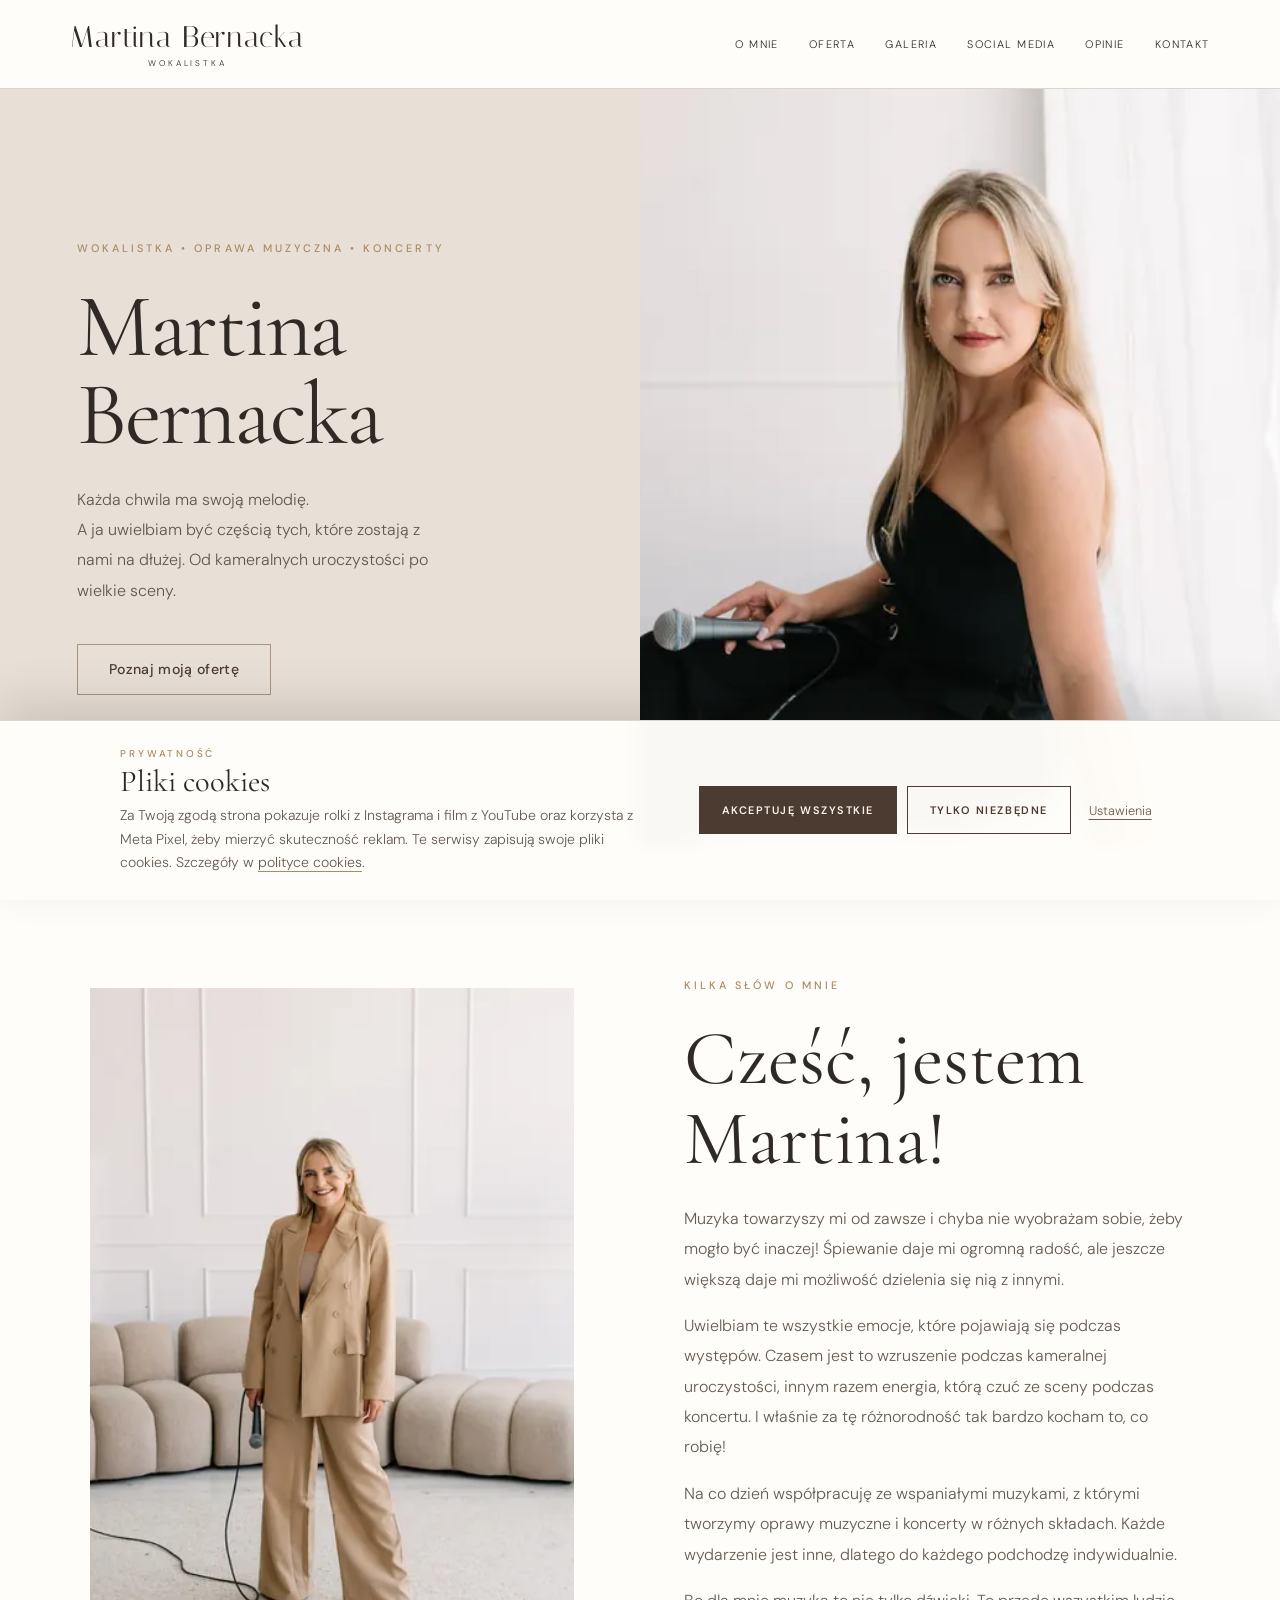
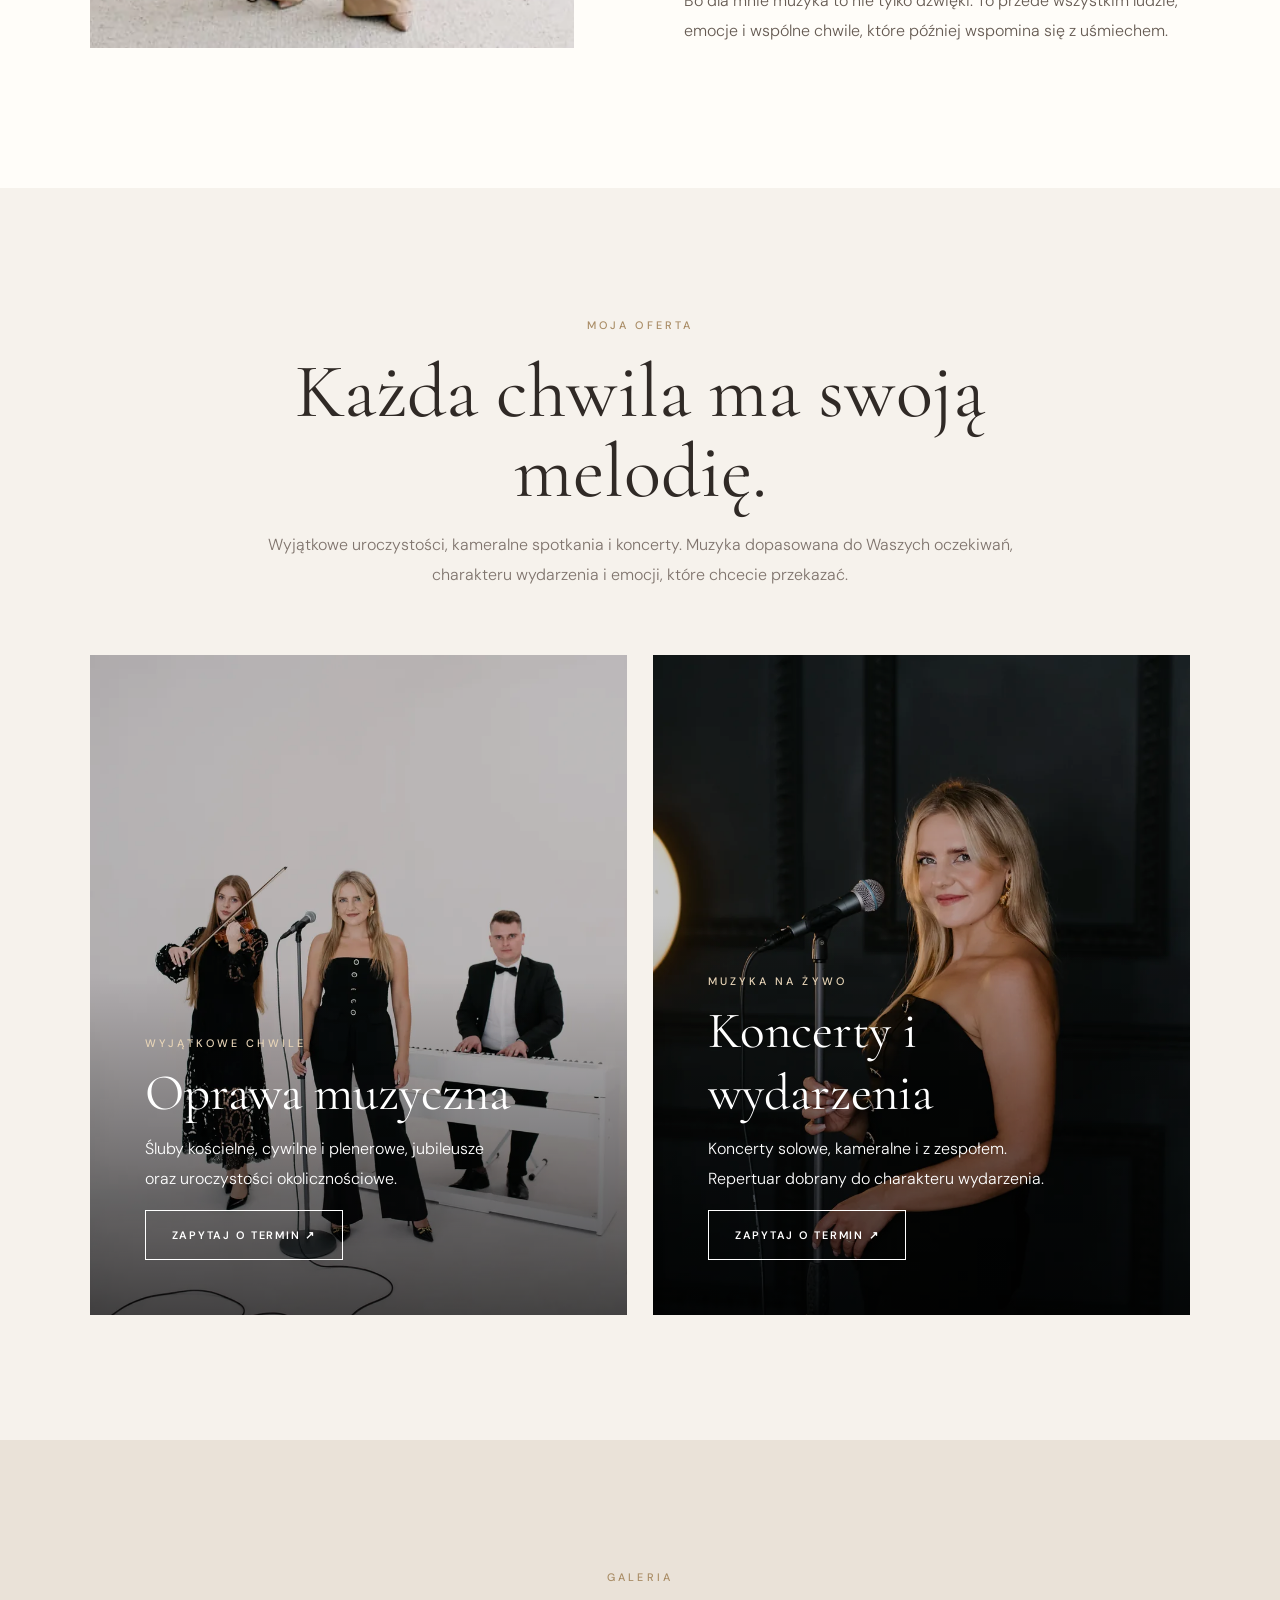
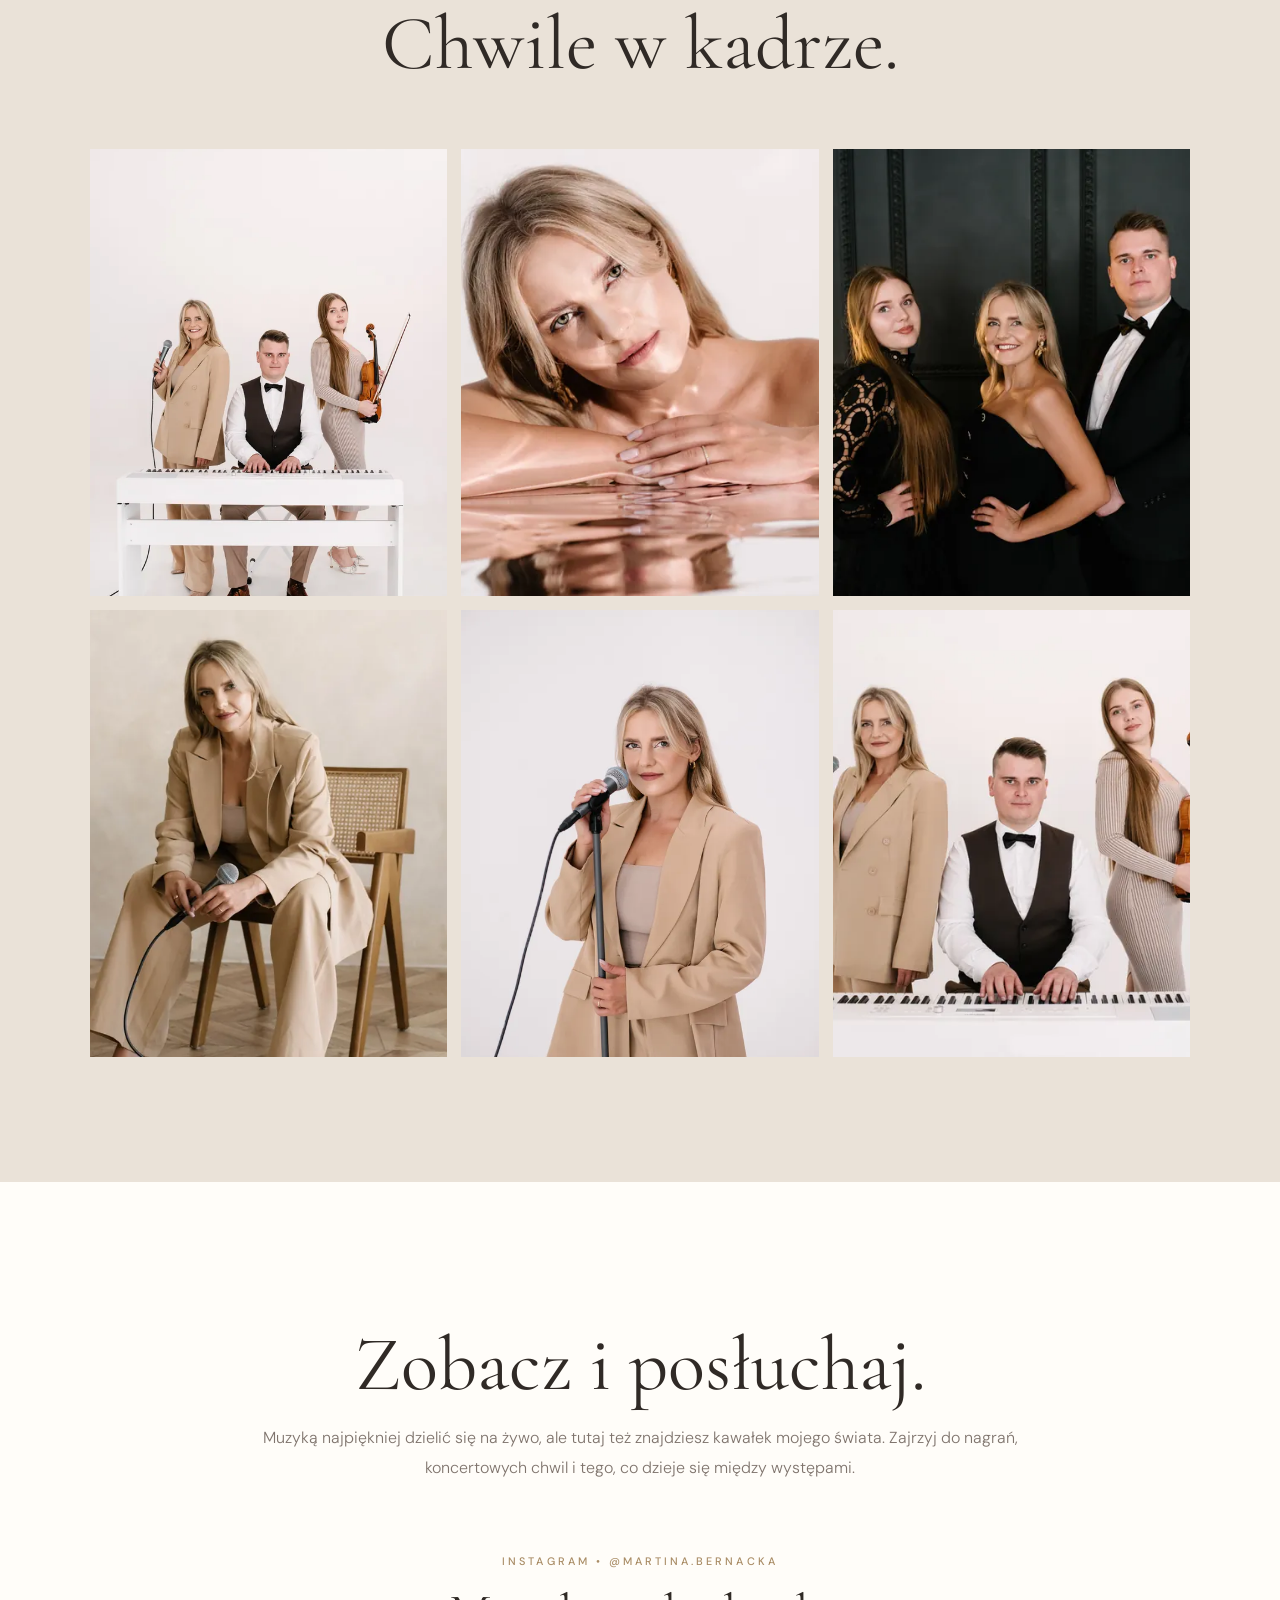
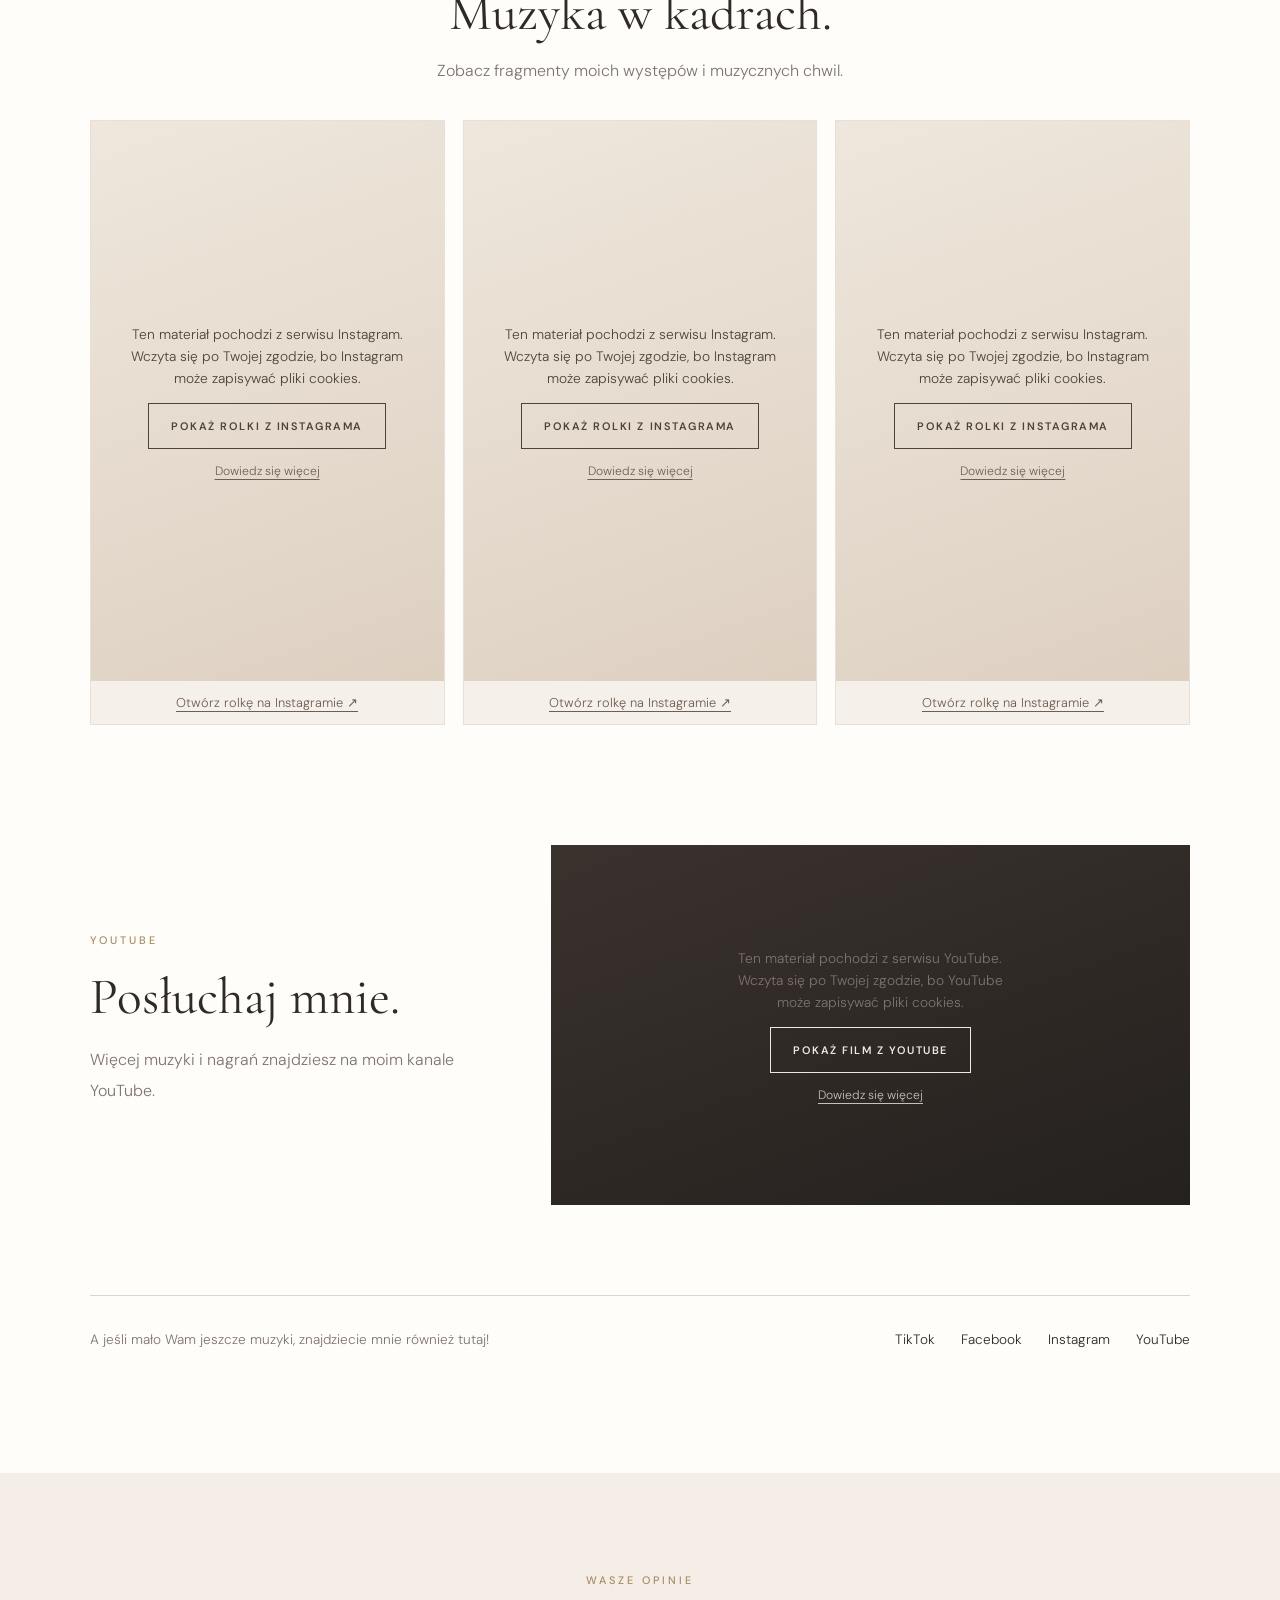
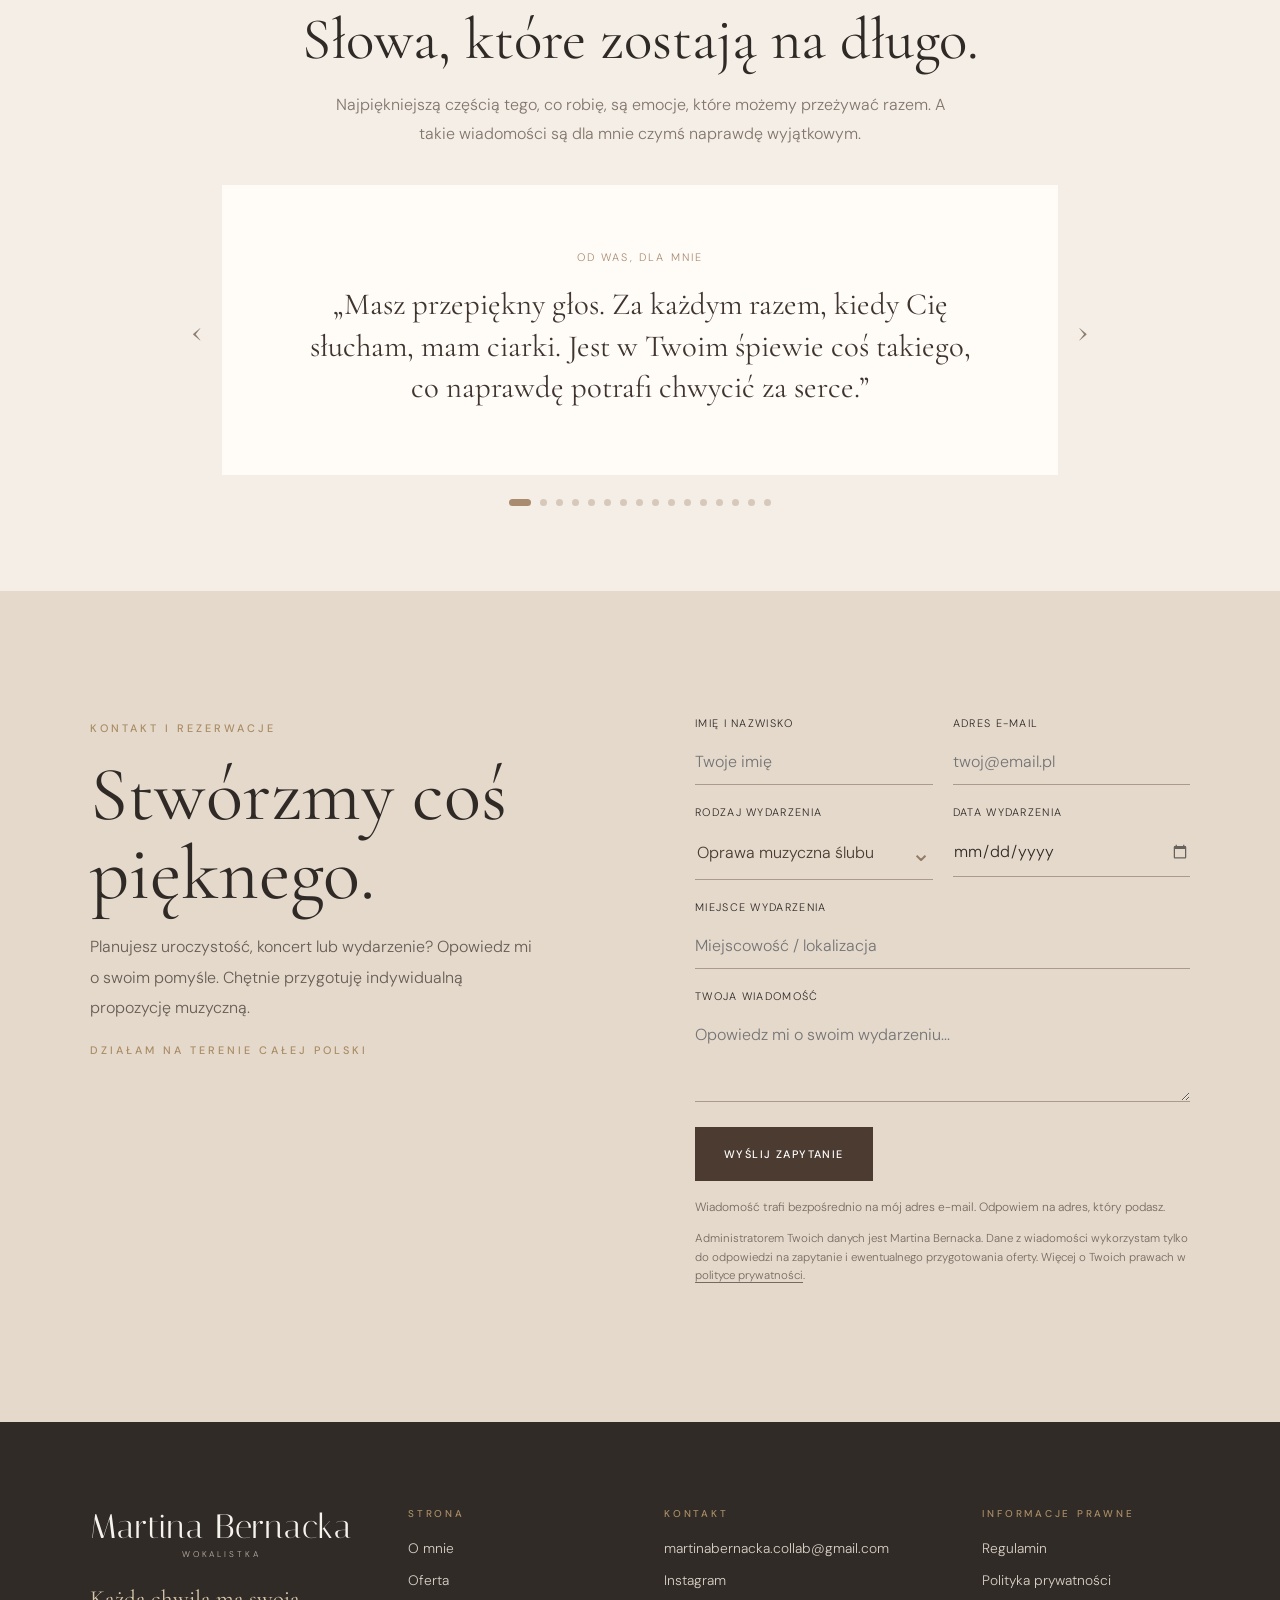
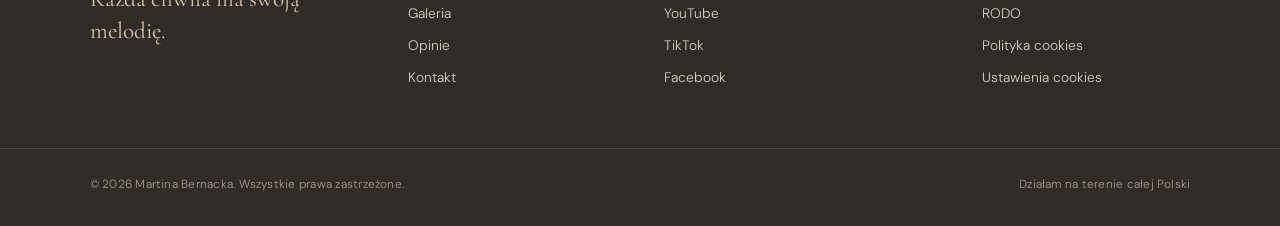
==== index.html @ 98d18822 "feat: Meta Pixel ze zdarzeniami za zgodą marketingową, podziękowanie po wysłaniu formularza, piksel " ====
<!DOCTYPE html>

<html lang="pl"><head><meta charset="utf-8"/><meta content="width=device-width, initial-scale=1" name="viewport"/><meta content="#fffdf9" name="theme-color"/><meta name="apple-mobile-web-app-title" content="M. Bernacka"/><meta content="Wokalistka Martina Bernacka z Opolszczyzny. Oprawa muzyczna ślubu w kościele, ślubów cywilnych i plenerowych, jubileuszy oraz koncerty. Cała Polska." name="description"/><meta name="keywords" content="oprawa muzyczna ślubu w kościele, oprawa muzyczna ślubu, oprawa muzyczna mszy ślubnej, śpiew na ślubie, wokalistka na ślub, ślub kościelny, ślub cywilny, ślub plenerowy, oprawa muzyczna jubileuszu, koncerty, oprawa muzyczna ślubu Opole, oprawa muzyczna ślubu opolskie, oprawa muzyczna ślubu Opolszczyzna, oprawa muzyczna ślubu dolnośląskie, oprawa muzyczna ślubu kujawsko-pomorskie, oprawa muzyczna ślubu lubelskie, oprawa muzyczna ślubu lubuskie, oprawa muzyczna ślubu łódzkie, oprawa muzyczna ślubu małopolskie, oprawa muzyczna ślubu mazowieckie, oprawa muzyczna ślubu podkarpackie, oprawa muzyczna ślubu podlaskie, oprawa muzyczna ślubu pomorskie, oprawa muzyczna ślubu śląskie, oprawa muzyczna ślubu świętokrzyskie, oprawa muzyczna ślubu warmińsko-mazurskie, oprawa muzyczna ślubu wielkopolskie, oprawa muzyczna ślubu zachodniopomorskie, Martina Bernacka, wokalistka"/><meta name="author" content="Martina Bernacka"/><meta name="robots" content="index, follow"/><title>Oprawa muzyczna ślubu w kościele | Martina Bernacka, wokalistka</title><link rel="canonical" href="https://martinabernacka.com/"/><meta property="og:type" content="website"/><meta property="og:site_name" content="Martina Bernacka"/><meta property="og:locale" content="pl_PL"/><meta property="og:url" content="https://martinabernacka.com/"/><meta property="og:title" content="Oprawa muzyczna ślubu w kościele | Martina Bernacka, wokalistka"/><meta property="og:description" content="Wokalistka Martina Bernacka z Opolszczyzny. Oprawa muzyczna ślubu w kościele, ślubów cywilnych i plenerowych, jubileuszy oraz koncerty. Cała Polska."/><meta property="og:image" content="https://martinabernacka.com/assets/img/og-image.jpg"/><meta property="og:image:width" content="1200"/><meta property="og:image:height" content="630"/><meta property="og:image:alt" content="Martina Bernacka z mikrofonem przy oknie"/><meta name="twitter:card" content="summary_large_image"/><meta name="twitter:title" content="Oprawa muzyczna ślubu w kościele | Martina Bernacka, wokalistka"/><meta name="twitter:description" content="Wokalistka Martina Bernacka z Opolszczyzny. Oprawa muzyczna ślubu w kościele, ślubów cywilnych i plenerowych, jubileuszy oraz koncerty. Cała Polska."/><meta name="twitter:image" content="https://martinabernacka.com/assets/img/og-image.jpg"/><script type="application/ld+json">{"@context": "https://schema.org", "@graph": [{"@type": "WebSite", "@id": "https://martinabernacka.com/#strona", "name": "Martina Bernacka", "url": "https://martinabernacka.com/", "inLanguage": "pl-PL"}, {"@type": "Person", "@id": "https://martinabernacka.com/#martina", "name": "Martina Bernacka", "jobTitle": "Wokalistka", "description": "Wokalistka. Oprawa muzyczna uroczystości, koncerty i wydarzenia. Oprawy muzyczne i koncerty w różnych składach, ze współpracującymi muzykami.", "url": "https://martinabernacka.com/", "image": "https://martinabernacka.com/assets/img/og-image.jpg", "email": "martinabernacka.collab@gmail.com", "areaServed": [{"@type": "Country", "name": "Polska"}, {"@type": "AdministrativeArea", "name": "województwo dolnośląskie"}, {"@type": "AdministrativeArea", "name": "województwo kujawsko-pomorskie"}, {"@type": "AdministrativeArea", "name": "województwo lubelskie"}, {"@type": "AdministrativeArea", "name": "województwo lubuskie"}, {"@type": "AdministrativeArea", "name": "województwo łódzkie"}, {"@type": "AdministrativeArea", "name": "województwo małopolskie"}, {"@type": "AdministrativeArea", "name": "województwo mazowieckie"}, {"@type": "AdministrativeArea", "name": "województwo opolskie"}, {"@type": "AdministrativeArea", "name": "województwo podkarpackie"}, {"@type": "AdministrativeArea", "name": "województwo podlaskie"}, {"@type": "AdministrativeArea", "name": "województwo pomorskie"}, {"@type": "AdministrativeArea", "name": "województwo śląskie"}, {"@type": "AdministrativeArea", "name": "województwo świętokrzyskie"}, {"@type": "AdministrativeArea", "name": "województwo warmińsko-mazurskie"}, {"@type": "AdministrativeArea", "name": "województwo wielkopolskie"}, {"@type": "AdministrativeArea", "name": "województwo zachodniopomorskie"}], "knowsAbout": ["oprawa muzyczna ślubu w kościele", "oprawa muzyczna ślubu cywilnego", "oprawa muzyczna ślubu plenerowego", "oprawa muzyczna jubileuszu", "koncerty"], "sameAs": ["https://www.instagram.com/martina.bernacka/", "https://www.youtube.com/channel/UC1nf4XpLBBJtvFT8xslhd0Q", "https://www.tiktok.com/@martina.bernacka", "https://www.facebook.com/martina.tiszbierek/"], "homeLocation": {"@type": "Place", "name": "Opolszczyzna", "address": {"@type": "PostalAddress", "addressRegion": "województwo opolskie", "addressCountry": "PL"}}}, {"@type": "Service", "@id": "https://martinabernacka.com/#oprawa-muzyczna", "name": "Oprawa muzyczna ślubu w kościele i uroczystości", "serviceType": "Oprawa muzyczna", "description": "Śluby kościelne, cywilne i plenerowe, jubileusze oraz uroczystości okolicznościowe. Muzyka dopasowana do oczekiwań, charakteru wydarzenia i emocji.", "provider": {"@id": "https://martinabernacka.com/#martina"}, "areaServed": [{"@type": "Country", "name": "Polska"}, {"@type": "AdministrativeArea", "name": "województwo dolnośląskie"}, {"@type": "AdministrativeArea", "name": "województwo kujawsko-pomorskie"}, {"@type": "AdministrativeArea", "name": "województwo lubelskie"}, {"@type": "AdministrativeArea", "name": "województwo lubuskie"}, {"@type": "AdministrativeArea", "name": "województwo łódzkie"}, {"@type": "AdministrativeArea", "name": "województwo małopolskie"}, {"@type": "AdministrativeArea", "name": "województwo mazowieckie"}, {"@type": "AdministrativeArea", "name": "województwo opolskie"}, {"@type": "AdministrativeArea", "name": "województwo podkarpackie"}, {"@type": "AdministrativeArea", "name": "województwo podlaskie"}, {"@type": "AdministrativeArea", "name": "województwo pomorskie"}, {"@type": "AdministrativeArea", "name": "województwo śląskie"}, {"@type": "AdministrativeArea", "name": "województwo świętokrzyskie"}, {"@type": "AdministrativeArea", "name": "województwo warmińsko-mazurskie"}, {"@type": "AdministrativeArea", "name": "województwo wielkopolskie"}, {"@type": "AdministrativeArea", "name": "województwo zachodniopomorskie"}], "inLanguage": "pl-PL"}, {"@type": "Service", "@id": "https://martinabernacka.com/#koncerty", "name": "Koncerty i wydarzenia", "serviceType": "Koncerty", "description": "Koncerty solowe, kameralne i z zespołem. Repertuar dobrany do charakteru wydarzenia.", "provider": {"@id": "https://martinabernacka.com/#martina"}, "areaServed": [{"@type": "Country", "name": "Polska"}, {"@type": "AdministrativeArea", "name": "województwo dolnośląskie"}, {"@type": "AdministrativeArea", "name": "województwo kujawsko-pomorskie"}, {"@type": "AdministrativeArea", "name": "województwo lubelskie"}, {"@type": "AdministrativeArea", "name": "województwo lubuskie"}, {"@type": "AdministrativeArea", "name": "województwo łódzkie"}, {"@type": "AdministrativeArea", "name": "województwo małopolskie"}, {"@type": "AdministrativeArea", "name": "województwo mazowieckie"}, {"@type": "AdministrativeArea", "name": "województwo opolskie"}, {"@type": "AdministrativeArea", "name": "województwo podkarpackie"}, {"@type": "AdministrativeArea", "name": "województwo podlaskie"}, {"@type": "AdministrativeArea", "name": "województwo pomorskie"}, {"@type": "AdministrativeArea", "name": "województwo śląskie"}, {"@type": "AdministrativeArea", "name": "województwo świętokrzyskie"}, {"@type": "AdministrativeArea", "name": "województwo warmińsko-mazurskie"}, {"@type": "AdministrativeArea", "name": "województwo wielkopolskie"}, {"@type": "AdministrativeArea", "name": "województwo zachodniopomorskie"}], "inLanguage": "pl-PL"}]}</script><link rel="icon" href="favicon.svg" type="image/svg+xml"/><link rel="icon" href="assets/icons/favicon-32.png" type="image/png" sizes="32x32"/><link rel="apple-touch-icon" href="assets/icons/apple-touch-icon.png"/><link rel="manifest" href="site.webmanifest"/><link href="assets/css/fonts.css" rel="stylesheet"/><link href="assets/css/style.css" rel="stylesheet"/><link href="assets/css/consent.css" rel="stylesheet"/></head><body><header><a class="brand" href="#start">Martina Bernacka<small>WOKALISTKA</small></a><button aria-expanded="false" aria-label="Otwórz menu" class="menu">☰</button><nav id="nav"><a href="#o-mnie">O mnie</a><a href="#oferta">Oferta</a><a href="#galeria">Galeria</a><a href="#koncerty">Social media</a><a href="#opinie">Opinie</a><a href="#kontakt">Kontakt</a></nav></header><main><section class="hero" id="start"><div class="hero-copy"><span class="eyebrow">Wokalistka • oprawa muzyczna • koncerty</span><h1>Martina<br/>Bernacka</h1><p>Każda chwila ma swoją melodię.<br/>A ja uwielbiam być częścią tych, które zostają z nami na dłużej. Od kameralnych uroczystości po wielkie sceny.</p><div><a class="hero-editorial-link" href="#oferta">Poznaj moją ofertę</a></div></div><div class="hero-image"><img alt="Martina Bernacka, wokalistka, z mikrofonem przy oknie" src="assets/img/hero-portret-1200.webp" srcset="assets/img/hero-portret-800.webp 800w, assets/img/hero-portret-1200.webp 1200w, assets/img/hero-portret-1600.webp 1600w, assets/img/hero-portret-2000.webp 2000w" sizes="(max-width:900px) 100vw, 50vw" width="1200" height="801" fetchpriority="high"/></div></section><section class="section about" id="o-mnie"><img alt="Martina Bernacka w beżowym garniturze w jasnym wnętrzu" src="assets/img/o-mnie-1200.webp" srcset="assets/img/o-mnie-800.webp 800w, assets/img/o-mnie-1200.webp 1200w, assets/img/o-mnie-1600.webp 1600w, assets/img/o-mnie-2000.webp 2000w" sizes="(max-width:900px) 100vw, 44vw" width="1200" height="801" loading="lazy"/><div class="copy"><span class="eyebrow">Kilka słów o mnie</span><h2>Cześć, jestem Martina!</h2><p>Muzyka towarzyszy mi od zawsze i chyba nie wyobrażam sobie, żeby mogło być inaczej! Śpiewanie daje mi ogromną radość, ale jeszcze większą daje mi możliwość dzielenia się nią z innymi.</p><p>Uwielbiam te wszystkie emocje, które pojawiają się podczas występów. Czasem jest to wzruszenie podczas kameralnej uroczystości, innym razem energia, którą czuć ze sceny podczas koncertu. I właśnie za tę różnorodność tak bardzo kocham to, co robię!</p><p>Na co dzień współpracuję ze wspaniałymi muzykami, z którymi tworzymy oprawy muzyczne i koncerty w różnych składach. Każde wydarzenie jest inne, dlatego do każdego podchodzę indywidualnie.</p><p>Bo dla mnie muzyka to nie tylko dźwięki. To przede wszystkim ludzie, emocje i wspólne chwile, które później wspomina się z uśmiechem.</p></div></section><section class="section offers" id="oferta"><div class="section-head"><span class="eyebrow">Moja oferta</span><h2>Każda chwila ma swoją melodię.</h2><p>Wyjątkowe uroczystości, kameralne spotkania i koncerty. Muzyka dopasowana do Waszych oczekiwań, charakteru wydarzenia i emocji, które chcecie przekazać.</p></div><div class="offer-grid"><a class="offer" href="#kontakt"><img alt="Oprawa muzyczna ślubu: wokal, skrzypce i pianino" src="assets/img/oferta-oprawa-900.webp" srcset="assets/img/oferta-oprawa-600.webp 600w, assets/img/oferta-oprawa-900.webp 900w, assets/img/oferta-oprawa-1200.webp 1200w" sizes="(max-width:900px) 100vw, 50vw" width="900" height="1348" loading="lazy"/><div class="overlay"><span class="eyebrow">Wyjątkowe chwile</span><h3>Oprawa muzyczna</h3><p>Śluby kościelne, cywilne i plenerowe, jubileusze oraz uroczystości okolicznościowe.</p><span class="btn light">Zapytaj o termin ↗</span></div></a><a class="offer" href="#kontakt"><img alt="Martina Bernacka z mikrofonem na ciemnym tle" src="assets/img/oferta-koncerty-900.webp" srcset="assets/img/oferta-koncerty-600.webp 600w, assets/img/oferta-koncerty-900.webp 900w, assets/img/oferta-koncerty-1200.webp 1200w" sizes="(max-width:900px) 100vw, 50vw" width="900" height="1348" loading="lazy"/><div class="overlay"><span class="eyebrow">Muzyka na żywo</span><h3>Koncerty i wydarzenia</h3><p>Koncerty solowe, kameralne i z zespołem. Repertuar dobrany do charakteru wydarzenia.</p><span class="btn light">Zapytaj o termin ↗</span></div></a></div></section><section class="section gallery" id="galeria"><div class="section-head"><span class="eyebrow">Galeria</span><h2>Chwile w kadrze.</h2></div><div class="gallery-grid"><img data-full="assets/img/galeria-trio-pianino-1200.webp" alt="Trio do oprawy muzycznej ślubu przy białym pianinie" src="assets/img/galeria-trio-pianino-900.webp" srcset="assets/img/galeria-trio-pianino-600.webp 600w, assets/img/galeria-trio-pianino-900.webp 900w, assets/img/galeria-trio-pianino-1200.webp 1200w" sizes="(max-width:900px) 50vw, 33vw" width="900" height="1348" loading="lazy"/><img data-full="assets/img/galeria-portret-2000.webp" alt="Portret Martiny Bernackiej z odbiciem" src="assets/img/galeria-portret-1200.webp" srcset="assets/img/galeria-portret-800.webp 800w, assets/img/galeria-portret-1200.webp 1200w, assets/img/galeria-portret-1600.webp 1600w, assets/img/galeria-portret-2000.webp 2000w" sizes="(max-width:900px) 50vw, 33vw" width="1200" height="801" loading="lazy"/><img data-full="assets/img/galeria-trio-czern-2000.webp" alt="Martina Bernacka z muzykami w czarnych stylizacjach" src="assets/img/galeria-trio-czern-1200.webp" srcset="assets/img/galeria-trio-czern-800.webp 800w, assets/img/galeria-trio-czern-1200.webp 1200w, assets/img/galeria-trio-czern-1600.webp 1600w, assets/img/galeria-trio-czern-2000.webp 2000w" sizes="(max-width:900px) 50vw, 33vw" width="1200" height="801" loading="lazy"/><img data-full="assets/img/galeria-fotel-2000.webp" alt="Martina Bernacka na fotelu z mikrofonem" src="assets/img/galeria-fotel-1200.webp" srcset="assets/img/galeria-fotel-800.webp 800w, assets/img/galeria-fotel-1200.webp 1200w, assets/img/galeria-fotel-1600.webp 1600w, assets/img/galeria-fotel-2000.webp 2000w" sizes="(max-width:900px) 50vw, 33vw" width="1200" height="900" loading="lazy"/><img data-full="assets/img/galeria-mikrofon-1200.webp" alt="Martina Bernacka śpiewa przy mikrofonie" src="assets/img/galeria-mikrofon-900.webp" srcset="assets/img/galeria-mikrofon-600.webp 600w, assets/img/galeria-mikrofon-900.webp 900w, assets/img/galeria-mikrofon-1200.webp 1200w" sizes="(max-width:900px) 50vw, 33vw" width="900" height="1348" loading="lazy"/><img data-full="assets/img/galeria-trio-jasne-2000.webp" alt="Wokal, pianino i skrzypce, skład do oprawy muzycznej" src="assets/img/galeria-trio-jasne-1200.webp" srcset="assets/img/galeria-trio-jasne-800.webp 800w, assets/img/galeria-trio-jasne-1200.webp 1200w, assets/img/galeria-trio-jasne-1600.webp 1600w, assets/img/galeria-trio-jasne-2000.webp 2000w" sizes="(max-width:900px) 50vw, 33vw" width="1200" height="801" loading="lazy"/></div></section><section class="section social-showcase" id="koncerty"><div class="section-head"><h2>Zobacz i posłuchaj.</h2><p>Muzyką najpiękniej dzielić się na żywo, ale tutaj też znajdziesz kawałek mojego świata. Zajrzyj do nagrań, koncertowych chwil i tego, co dzieje się między występami.</p></div><div class="reels-intro"><span class="eyebrow">Instagram • @martina.bernacka</span><h3>Muzyka w kadrach.</h3><p>Zobacz fragmenty moich występów i muzycznych chwil.</p></div><div class="reels-grid"><div class="reel-card"><div class="embed-wrap"><div class="embed-placeholder"><p>Ten materiał pochodzi z serwisu Instagram. Wczyta się po Twojej zgodzie, bo Instagram może zapisywać pliki cookies.</p><button type="button" class="embed-btn" data-consent-accept="instagram">Pokaż rolki z Instagrama</button><a href="polityka-cookies.html">Dowiedz się więcej</a></div><iframe allow="encrypted-media; picture-in-picture" loading="lazy" referrerpolicy="no-referrer-when-downgrade" class="consent-embed" data-service="instagram" data-src="https://www.instagram.com/p/Ddg7_JmMKBk/embed/captioned/" title="Instagram Reel Martina Bernacka 1"></iframe></div><a href="https://www.instagram.com/reel/Ddg7_JmMKBk/" rel="noopener noreferrer" target="_blank">Otwórz rolkę na Instagramie ↗</a></div><div class="reel-card"><div class="embed-wrap"><div class="embed-placeholder"><p>Ten materiał pochodzi z serwisu Instagram. Wczyta się po Twojej zgodzie, bo Instagram może zapisywać pliki cookies.</p><button type="button" class="embed-btn" data-consent-accept="instagram">Pokaż rolki z Instagrama</button><a href="polityka-cookies.html">Dowiedz się więcej</a></div><iframe allow="encrypted-media; picture-in-picture" loading="lazy" referrerpolicy="no-referrer-when-downgrade" class="consent-embed" data-service="instagram" data-src="https://www.instagram.com/p/DbN5p8qsJNh/embed/captioned/" title="Instagram Reel Martina Bernacka 2"></iframe></div><a href="https://www.instagram.com/reel/DbN5p8qsJNh/" rel="noopener noreferrer" target="_blank">Otwórz rolkę na Instagramie ↗</a></div><div class="reel-card"><div class="embed-wrap"><div class="embed-placeholder"><p>Ten materiał pochodzi z serwisu Instagram. Wczyta się po Twojej zgodzie, bo Instagram może zapisywać pliki cookies.</p><button type="button" class="embed-btn" data-consent-accept="instagram">Pokaż rolki z Instagrama</button><a href="polityka-cookies.html">Dowiedz się więcej</a></div><iframe allow="encrypted-media; picture-in-picture" loading="lazy" referrerpolicy="no-referrer-when-downgrade" class="consent-embed" data-service="instagram" data-src="https://www.instagram.com/p/DZE8kjXM84i/embed/captioned/" title="Instagram Reel Martina Bernacka 3"></iframe></div><a href="https://www.instagram.com/reel/DZE8kjXM84i/" rel="noopener noreferrer" target="_blank">Otwórz rolkę na Instagramie ↗</a></div></div><div class="social-youtube"><div><span class="eyebrow">YouTube</span><h3>Posłuchaj mnie.</h3><p>Więcej muzyki i nagrań znajdziesz na moim kanale YouTube.</p></div><div class="youtube-frame"><div class="embed-wrap"><div class="embed-placeholder"><p>Ten materiał pochodzi z serwisu YouTube. Wczyta się po Twojej zgodzie, bo YouTube może zapisywać pliki cookies.</p><button type="button" class="embed-btn" data-consent-accept="youtube">Pokaż film z YouTube</button><a href="polityka-cookies.html">Dowiedz się więcej</a></div><iframe allow="accelerometer; autoplay; clipboard-write; encrypted-media; gyroscope; picture-in-picture; web-share" allowfullscreen="" loading="lazy" referrerpolicy="strict-origin-when-cross-origin" class="consent-embed" data-service="youtube" data-src="https://www.youtube-nocookie.com/embed/71Kitdyg4pE" title="Martina Bernacka, Nieobiecane Dni (Official Video)"></iframe></div></div></div><div class="social-footer"><span>A jeśli mało Wam jeszcze muzyki, znajdziecie mnie również tutaj!</span><div class="social-links"><a href="https://www.tiktok.com/@martina.bernacka" rel="noopener noreferrer" target="_blank">TikTok</a><a href="https://www.facebook.com/martina.tiszbierek/?locale=pl_PL" rel="noopener noreferrer" target="_blank">Facebook</a><a href="https://www.instagram.com/martina.bernacka/" rel="noopener noreferrer" target="_blank">Instagram</a><a href="https://www.youtube.com/channel/UC1nf4XpLBBJtvFT8xslhd0Q" rel="noopener noreferrer" target="_blank">YouTube</a></div></div></section><section class="section testimonials" id="opinie"><div class="testimonials-heading"><span class="eyebrow">WASZE OPINIE</span><h2>Słowa, które zostają na długo.</h2><p>Najpiękniejszą częścią tego, co robię, są emocje, które możemy przeżywać razem. A takie wiadomości są dla mnie czymś naprawdę wyjątkowym.</p></div><div class="testimonial-layout"><button aria-label="Poprzednia opinia" class="testimonial-arrow" id="op-prev" type="button">‹</button><div aria-label="Opinie klientów" class="testimonial-track" id="op-track" tabindex="0"><article class="testimonial-card" id="opinia-1"><span class="testimonial-kicker">OD WAS, DLA MNIE</span><blockquote>„Masz przepiękny głos. Za każdym razem, kiedy Cię słucham, mam ciarki. Jest w Twoim śpiewie coś takiego, co naprawdę potrafi chwycić za serce.”</blockquote></article><article class="testimonial-card" id="opinia-2"><span class="testimonial-kicker">OD WAS, DLA MNIE</span><blockquote>„Przy Tobie naprawdę można mieć pewność, że nawet najśmielsze pomysły są możliwe, bo dla Ciebie nie ma rzeczy niemożliwych!”</blockquote></article><article class="testimonial-card" id="opinia-3"><span class="testimonial-kicker">OD WAS, DLA MNIE</span><blockquote>„Masz ogromny talent, niesamowite wyczucie i przede wszystkim serce do tego co robisz.”</blockquote></article><article class="testimonial-card" id="opinia-4"><span class="testimonial-kicker">OD WAS, DLA MNIE</span><blockquote>„Wiele osób mówiło nam po mszy, że była to najpiękniejsza ceremonia, w jakiej kiedykolwiek uczestniczyli.”</blockquote></article><article class="testimonial-card" id="opinia-5"><span class="testimonial-kicker">OD WAS, DLA MNIE</span><blockquote>„Twój głos stworzył w kościele niesamowitą, wzruszającą atmosferę i sprawił, że ta wyjątkowa chwila była jeszcze piękniejsza.”</blockquote></article><article class="testimonial-card" id="opinia-6"><span class="testimonial-kicker">OD WAS, DLA MNIE</span><blockquote>„To było coś pięknego... Goście byli bardzo wzruszeni, my również bardzo, bardzo. Wylałam tyle łez ze wzruszenia.”</blockquote></article><article class="testimonial-card" id="opinia-7"><span class="testimonial-kicker">OD WAS, DLA MNIE</span><blockquote>„Wszyscy byli zachwyceni i do dziś słyszę same komplementy na Twój temat.”</blockquote></article><article class="testimonial-card" id="opinia-8"><span class="testimonial-kicker">OD WAS, DLA MNIE</span><blockquote>„Kiedy szłam do ołtarza z tatą miałam ciarki, a łzy cisły się mocno do oczu.”</blockquote></article><article class="testimonial-card" id="opinia-9"><span class="testimonial-kicker">OD WAS, DLA MNIE</span><blockquote>„Naprawdę nie mogliśmy wybrać lepszej osoby do oprawy – było po prostu magicznie.”</blockquote></article><article class="testimonial-card" id="opinia-10"><span class="testimonial-kicker">OD WAS, DLA MNIE</span><blockquote>„BYŁO PRZEPIĘKNIE! Dziękujemy z całego serca! Jesteś najlepsza.”</blockquote></article><article class="testimonial-card" id="opinia-11"><span class="testimonial-kicker">OD WAS, DLA MNIE</span><blockquote>„Całą mszę wytrzymałem ale ostatnia piosenka mnie rozkleiła totalnie.”</blockquote></article><article class="testimonial-card" id="opinia-12"><span class="testimonial-kicker">OD WAS, DLA MNIE</span><blockquote>„Dzięki Tobie ceremonia była przepiękna … kilka razy zupełnie się popłakałam słuchając jak śpiewasz.”</blockquote></article><article class="testimonial-card" id="opinia-13"><span class="testimonial-kicker">OD WAS, DLA MNIE</span><blockquote>„Przepięknie śpiewasz i wszystkim gościom się bardzo podobało.”</blockquote></article><article class="testimonial-card" id="opinia-14"><span class="testimonial-kicker">OD WAS, DLA MNIE</span><blockquote>„Martina dziękujemy za przepiękną oprawę … było cudownie!”</blockquote></article><article class="testimonial-card" id="opinia-15"><span class="testimonial-kicker">OD WAS, DLA MNIE</span><blockquote>„Nie mogłam sobie tego lepiej wymarzyć.”</blockquote></article><article class="testimonial-card" id="opinia-16"><span class="testimonial-kicker">OD WAS, DLA MNIE</span><blockquote>„Goście zachwyceni, my zachwyceni, dodaliście magii tej ceremonii!”</blockquote></article></div><button aria-label="Następna opinia" class="testimonial-arrow" id="op-next" type="button">›</button></div><div aria-label="Wybierz opinię" class="testimonial-dots" id="op-dots"><a aria-label="Przejdź do opinii 1" class="testimonial-dot" href="#opinia-1"></a><a aria-label="Przejdź do opinii 2" class="testimonial-dot" href="#opinia-2"></a><a aria-label="Przejdź do opinii 3" class="testimonial-dot" href="#opinia-3"></a><a aria-label="Przejdź do opinii 4" class="testimonial-dot" href="#opinia-4"></a><a aria-label="Przejdź do opinii 5" class="testimonial-dot" href="#opinia-5"></a><a aria-label="Przejdź do opinii 6" class="testimonial-dot" href="#opinia-6"></a><a aria-label="Przejdź do opinii 7" class="testimonial-dot" href="#opinia-7"></a><a aria-label="Przejdź do opinii 8" class="testimonial-dot" href="#opinia-8"></a><a aria-label="Przejdź do opinii 9" class="testimonial-dot" href="#opinia-9"></a><a aria-label="Przejdź do opinii 10" class="testimonial-dot" href="#opinia-10"></a><a aria-label="Przejdź do opinii 11" class="testimonial-dot" href="#opinia-11"></a><a aria-label="Przejdź do opinii 12" class="testimonial-dot" href="#opinia-12"></a><a aria-label="Przejdź do opinii 13" class="testimonial-dot" href="#opinia-13"></a><a aria-label="Przejdź do opinii 14" class="testimonial-dot" href="#opinia-14"></a><a aria-label="Przejdź do opinii 15" class="testimonial-dot" href="#opinia-15"></a><a aria-label="Przejdź do opinii 16" class="testimonial-dot" href="#opinia-16"></a></div></section><section class="section contact" id="kontakt"><div><span class="eyebrow">Kontakt i rezerwacje</span><h2>Stwórzmy coś pięknego.</h2><p class="intro">Planujesz uroczystość, koncert lub wydarzenie? Opowiedz mi o swoim pomyśle. Chętnie przygotuję indywidualną propozycję muzyczną.</p><p class="eyebrow">Działam na terenie całej Polski</p></div><form id="contact-form"><div class="form-hp" aria-hidden="true"><label for="hp-field">Nie wypełniaj tego pola</label><input id="hp-field" name="_gotcha" tabindex="-1" autocomplete="off"/></div><div><label for="name">Imię i nazwisko</label><input id="name" name="name" placeholder="Twoje imię" required="" autocomplete="name" autocapitalize="words" enterkeyhint="next"/></div><div><label for="email">Adres e-mail</label><input id="email" name="email" placeholder="twoj@email.pl" required="" type="email" autocomplete="email" inputmode="email" autocapitalize="off" spellcheck="false" enterkeyhint="next"/></div><div><label for="type">Rodzaj wydarzenia</label><div class="event-select"><button aria-controls="event-menu" aria-expanded="false" class="event-select-trigger" id="event-trigger" type="button"><span id="event-selected">Oprawa muzyczna ślubu</span><span aria-hidden="true" class="event-chevron">⌄</span></button><div class="event-menu" hidden="" id="event-menu"><button class="chosen" data-value="Oprawa muzyczna ślubu" type="button">Oprawa muzyczna ślubu</button><button data-value="Oprawa innej uroczystości" type="button">Oprawa innej uroczystości</button><button data-value="Koncert" type="button">Koncert</button><button data-value="Wydarzenie firmowe" type="button">Wydarzenie firmowe</button><button data-value="Inne" type="button">Inne</button></div><input id="event-type" name="type" type="hidden" value="Oprawa muzyczna ślubu"/></div></div><div><label for="date">Data wydarzenia</label><input id="date" name="date" type="date"/></div><div class="full"><label for="location">Miejsce wydarzenia</label><input id="location" name="location" placeholder="Miejscowość / lokalizacja" autocomplete="address-level2" enterkeyhint="next"/></div><div class="full"><label for="message">Twoja wiadomość</label><textarea id="message" name="message" placeholder="Opowiedz mi o swoim wydarzeniu..." required=""></textarea></div><div class="full"><button class="btn" type="submit">Wyślij zapytanie</button><p class="form-note" style="font-size:.75rem;color:#766a60;margin-top:15px">Po kliknięciu otworzy się wiadomość w Twojej poczcie. Wysyłka następuje dopiero po jej zatwierdzeniu.</p><p class="form-rodo">Administratorem Twoich danych jest Martina Bernacka. Dane z wiadomości wykorzystam tylko do odpowiedzi na zapytanie i ewentualnego przygotowania oferty. Więcej o Twoich prawach w <a href="polityka-prywatnosci.html">polityce prywatności</a>.</p><div class="form-status" role="status" aria-live="polite" tabindex="-1"></div></div></form></section></main><footer class="site-footer"><div class="footer-top"><div class="footer-brand"><a class="brand" href="#start">Martina Bernacka<small>WOKALISTKA</small></a><p class="footer-motto">Każda chwila ma swoją melodię.</p></div><nav class="footer-col" aria-label="Sekcje strony"><p class="footer-head">Strona</p><a href="#o-mnie">O mnie</a><a href="#oferta">Oferta</a><a href="#galeria">Galeria</a><a href="#opinie">Opinie</a><a href="#kontakt">Kontakt</a></nav><div class="footer-col"><p class="footer-head">Kontakt</p><a href="mailto:martinabernacka.collab@gmail.com">martinabernacka.collab@gmail.com</a><a href="https://www.instagram.com/martina.bernacka/" rel="noopener noreferrer" target="_blank">Instagram</a><a href="https://www.youtube.com/channel/UC1nf4XpLBBJtvFT8xslhd0Q" rel="noopener noreferrer" target="_blank">YouTube</a><a href="https://www.tiktok.com/@martina.bernacka" rel="noopener noreferrer" target="_blank">TikTok</a><a href="https://www.facebook.com/martina.tiszbierek/?locale=pl_PL" rel="noopener noreferrer" target="_blank">Facebook</a></div><nav class="footer-col" aria-label="Informacje prawne"><p class="footer-head">Informacje prawne</p><a href="regulamin.html">Regulamin</a><a href="polityka-prywatnosci.html">Polityka prywatności</a><a href="rodo.html">RODO</a><a href="polityka-cookies.html">Polityka cookies</a><a href="#" data-consent-open>Ustawienia cookies</a></nav></div><div class="footer-bottom"><p>© <span data-year>2026</span> Martina Bernacka. Wszystkie prawa zastrzeżone.</p><p>Działam na terenie całej Polski</p></div></footer><div aria-label="Galeria zdjęć" aria-modal="true" id="lightbox" role="dialog"><button type="button" class="lb-close" aria-label="Zamknij podgląd">×</button><figure class="lb-figure"><div class="lb-stage"><button type="button" class="lb-prev" aria-label="Poprzednie zdjęcie"><svg viewBox="0 0 24 24" aria-hidden="true"><path d="M15 5 8 12l7 7" fill="none" stroke="currentColor" stroke-width="1.4" stroke-linecap="round" stroke-linejoin="round"/></svg></button><img class="lb-img" alt=""/><button type="button" class="lb-next" aria-label="Następne zdjęcie"><svg viewBox="0 0 24 24" aria-hidden="true"><path d="m9 5 7 7-7 7" fill="none" stroke="currentColor" stroke-width="1.4" stroke-linecap="round" stroke-linejoin="round"/></svg></button></div><figcaption class="lb-count" aria-live="polite"></figcaption></figure></div><script src="assets/js/main.js" defer></script><script src="assets/js/ui.js" defer></script><script src="assets/js/gallery.js" defer></script><script src="assets/js/contact.js" defer></script><script src="assets/js/pixel.js" defer></script><script src="assets/js/consent.js" defer></script></body></html>
---- assets/css/fonts.css ----
/* latin-ext */
@font-face {
  font-family: 'Cormorant Garamond';
  font-style: normal;
  font-weight: 400;
  font-display: swap;
  src: url(../fonts/cormorant-garamond-latin-ext-0.woff2) format('woff2');
  unicode-range: U+0100-02BA, U+02BD-02C5, U+02C7-02CC, U+02CE-02D7, U+02DD-02FF, U+0304, U+0308, U+0329, U+1D00-1DBF, U+1E00-1E9F, U+1EF2-1EFF, U+2020, U+20A0-20AB, U+20AD-20C4, U+2113, U+2C60-2C7F, U+A720-A7FF;
}
/* latin */
@font-face {
  font-family: 'Cormorant Garamond';
  font-style: normal;
  font-weight: 400;
  font-display: swap;
  src: url(../fonts/cormorant-garamond-latin-1.woff2) format('woff2');
  unicode-range: U+0000-00FF, U+0131, U+0152-0153, U+02BB-02BC, U+02C6, U+02DA, U+02DC, U+0304, U+0308, U+0329, U+2000-206F, U+20AC, U+2122, U+2191, U+2193, U+2212, U+2215, U+FEFF, U+FFFD;
}
/* latin-ext */
@font-face {
  font-family: 'Cormorant Garamond';
  font-style: normal;
  font-weight: 500;
  font-display: swap;
  src: url(../fonts/cormorant-garamond-latin-ext-0.woff2) format('woff2');
  unicode-range: U+0100-02BA, U+02BD-02C5, U+02C7-02CC, U+02CE-02D7, U+02DD-02FF, U+0304, U+0308, U+0329, U+1D00-1DBF, U+1E00-1E9F, U+1EF2-1EFF, U+2020, U+20A0-20AB, U+20AD-20C4, U+2113, U+2C60-2C7F, U+A720-A7FF;
}
/* latin */
@font-face {
  font-family: 'Cormorant Garamond';
  font-style: normal;
  font-weight: 500;
  font-display: swap;
  src: url(../fonts/cormorant-garamond-latin-1.woff2) format('woff2');
  unicode-range: U+0000-00FF, U+0131, U+0152-0153, U+02BB-02BC, U+02C6, U+02DA, U+02DC, U+0304, U+0308, U+0329, U+2000-206F, U+20AC, U+2122, U+2191, U+2193, U+2212, U+2215, U+FEFF, U+FFFD;
}
/* latin-ext */
@font-face {
  font-family: 'Cormorant Garamond';
  font-style: normal;
  font-weight: 600;
  font-display: swap;
  src: url(../fonts/cormorant-garamond-latin-ext-0.woff2) format('woff2');
  unicode-range: U+0100-02BA, U+02BD-02C5, U+02C7-02CC, U+02CE-02D7, U+02DD-02FF, U+0304, U+0308, U+0329, U+1D00-1DBF, U+1E00-1E9F, U+1EF2-1EFF, U+2020, U+20A0-20AB, U+20AD-20C4, U+2113, U+2C60-2C7F, U+A720-A7FF;
}
/* latin */
@font-face {
  font-family: 'Cormorant Garamond';
  font-style: normal;
  font-weight: 600;
  font-display: swap;
  src: url(../fonts/cormorant-garamond-latin-1.woff2) format('woff2');
  unicode-range: U+0000-00FF, U+0131, U+0152-0153, U+02BB-02BC, U+02C6, U+02DA, U+02DC, U+0304, U+0308, U+0329, U+2000-206F, U+20AC, U+2122, U+2191, U+2193, U+2212, U+2215, U+FEFF, U+FFFD;
}
/* latin-ext */
@font-face {
  font-family: 'DM Sans';
  font-style: normal;
  font-weight: 300;
  font-display: swap;
  src: url(../fonts/dm-sans-latin-ext-2.woff2) format('woff2');
  unicode-range: U+0100-02BA, U+02BD-02C5, U+02C7-02CC, U+02CE-02D7, U+02DD-02FF, U+0304, U+0308, U+0329, U+1D00-1DBF, U+1E00-1E9F, U+1EF2-1EFF, U+2020, U+20A0-20AB, U+20AD-20C4, U+2113, U+2C60-2C7F, U+A720-A7FF;
}
/* latin */
@font-face {
  font-family: 'DM Sans';
  font-style: normal;
  font-weight: 300;
  font-display: swap;
  src: url(../fonts/dm-sans-latin-3.woff2) format('woff2');
  unicode-range: U+0000-00FF, U+0131, U+0152-0153, U+02BB-02BC, U+02C6, U+02DA, U+02DC, U+0304, U+0308, U+0329, U+2000-206F, U+20AC, U+2122, U+2191, U+2193, U+2212, U+2215, U+FEFF, U+FFFD;
}
/* latin-ext */
@font-face {
  font-family: 'DM Sans';
  font-style: normal;
  font-weight: 400;
  font-display: swap;
  src: url(../fonts/dm-sans-latin-ext-2.woff2) format('woff2');
  unicode-range: U+0100-02BA, U+02BD-02C5, U+02C7-02CC, U+02CE-02D7, U+02DD-02FF, U+0304, U+0308, U+0329, U+1D00-1DBF, U+1E00-1E9F, U+1EF2-1EFF, U+2020, U+20A0-20AB, U+20AD-20C4, U+2113, U+2C60-2C7F, U+A720-A7FF;
}
/* latin */
@font-face {
  font-family: 'DM Sans';
  font-style: normal;
  font-weight: 400;
  font-display: swap;
  src: url(../fonts/dm-sans-latin-3.woff2) format('woff2');
  unicode-range: U+0000-00FF, U+0131, U+0152-0153, U+02BB-02BC, U+02C6, U+02DA, U+02DC, U+0304, U+0308, U+0329, U+2000-206F, U+20AC, U+2122, U+2191, U+2193, U+2212, U+2215, U+FEFF, U+FFFD;
}
/* latin-ext */
@font-face {
  font-family: 'DM Sans';
  font-style: normal;
  font-weight: 500;
  font-display: swap;
  src: url(../fonts/dm-sans-latin-ext-2.woff2) format('woff2');
  unicode-range: U+0100-02BA, U+02BD-02C5, U+02C7-02CC, U+02CE-02D7, U+02DD-02FF, U+0304, U+0308, U+0329, U+1D00-1DBF, U+1E00-1E9F, U+1EF2-1EFF, U+2020, U+20A0-20AB, U+20AD-20C4, U+2113, U+2C60-2C7F, U+A720-A7FF;
}
/* latin */
@font-face {
  font-family: 'DM Sans';
  font-style: normal;
  font-weight: 500;
  font-display: swap;
  src: url(../fonts/dm-sans-latin-3.woff2) format('woff2');
  unicode-range: U+0000-00FF, U+0131, U+0152-0153, U+02BB-02BC, U+02C6, U+02DA, U+02DC, U+0304, U+0308, U+0329, U+2000-206F, U+20AC, U+2122, U+2191, U+2193, U+2212, U+2215, U+FEFF, U+FFFD;
}
/* latin-ext */
@font-face {
  font-family: 'DM Sans';
  font-style: normal;
  font-weight: 600;
  font-display: swap;
  src: url(../fonts/dm-sans-latin-ext-2.woff2) format('woff2');
  unicode-range: U+0100-02BA, U+02BD-02C5, U+02C7-02CC, U+02CE-02D7, U+02DD-02FF, U+0304, U+0308, U+0329, U+1D00-1DBF, U+1E00-1E9F, U+1EF2-1EFF, U+2020, U+20A0-20AB, U+20AD-20C4, U+2113, U+2C60-2C7F, U+A720-A7FF;
}
/* latin */
@font-face {
  font-family: 'DM Sans';
  font-style: normal;
  font-weight: 600;
  font-display: swap;
  src: url(../fonts/dm-sans-latin-3.woff2) format('woff2');
  unicode-range: U+0000-00FF, U+0131, U+0152-0153, U+02BB-02BC, U+02C6, U+02DA, U+02DC, U+0304, U+0308, U+0329, U+2000-206F, U+20AC, U+2122, U+2191, U+2193, U+2212, U+2215, U+FEFF, U+FFFD;
}
/* latin */
@font-face {
  font-family: 'Italiana';
  font-style: normal;
  font-weight: 400;
  font-display: swap;
  src: url(../fonts/italiana-latin-4.woff2) format('woff2');
  unicode-range: U+0000-00FF, U+0131, U+0152-0153, U+02BB-02BC, U+02C6, U+02DA, U+02DC, U+0304, U+0308, U+0329, U+2000-206F, U+20AC, U+2122, U+2191, U+2193, U+2212, U+2215, U+FEFF, U+FFFD;
}
---- assets/css/style.css ----
:root{--ink:#302a26;--muted:#7f746d;--cream:#f6f2ec;--white:#fffdf9;--gold:#a98c65;--line:#ded5ca}*{box-sizing:border-box}html{scroll-behavior:smooth}body{margin:0;color:var(--ink);background:var(--cream);font-family:'DM Sans',sans-serif;font-weight:300}a{color:inherit;text-decoration:none}button,input,textarea,select{font:inherit}img{width:100%;display:block;object-fit:cover}h1,h2,h3,p{margin-top:0}h1,h2,h3,.serif{font-family:"Cormorant Garamond",Georgia,serif;font-weight:400}h1{font-size:clamp(4rem,8vw,9rem);line-height:.98;letter-spacing:-.025em}h2{font-size:clamp(3.2rem,6vw,6.6rem);line-height:1.04}h3{font-size:clamp(2rem,3vw,3.2rem)}p{line-height:1.9}.eyebrow{font-size:.68rem;letter-spacing:.28em;text-transform:uppercase;font-weight:500;color:var(--gold)}.btn{display:inline-flex;align-items:center;justify-content:center;gap:24px;padding:17px 26px;border:1px solid var(--ink);text-transform:uppercase;letter-spacing:.16em;font-size:.68rem;font-weight:600;transition:.3s;background:transparent;cursor:pointer}.btn:hover{background:var(--ink);color:white}.btn.light{color:white;border-color:white}.btn.light:hover{background:white;color:var(--ink)}header{height:88px;display:flex;align-items:center;justify-content:space-between;padding:0 5.5%;background:var(--white);position:relative;z-index:5}.brand{font-family:Italiana,serif;font-size:1.9rem;letter-spacing:.025em}.brand small{font-family:'DM Sans',sans-serif;display:block;text-align:center;font-size:.52rem;letter-spacing:.35em;margin-top:3px}nav{display:flex;align-items:center;gap:30px}nav a{font-size:.68rem;text-transform:uppercase;letter-spacing:.13em}nav a:hover{color:var(--gold)}.menu{display:none;border:0;background:none;font-size:24px}.hero{min-height:690px;height:calc(100svh - 88px);max-height:920px;display:grid;grid-template-columns:52% 48%;background:#e8dfd6}.hero-copy{display:flex;flex-direction:column;justify-content:center;padding:8% 10.5%;position:relative}.hero-copy .eyebrow{margin-bottom:28px}.hero-copy h1{margin-bottom:26px}.hero-copy p{max-width:380px;color:#62584f;margin-bottom:38px}.hero-image{height:100%;min-height:0;overflow:hidden}.hero-image img{height:100%;object-position:center 34%}.scroll{position:static;display:block;margin-top:55px;font-size:.62rem;letter-spacing:.2em;text-transform:uppercase;color:#7e7167}.section{padding:125px 7%}.section-head{text-align:center;max-width:760px;margin:0 auto 65px}.section-head h2{margin:18px 0}.section-head p{color:var(--muted)}.about{display:grid;grid-template-columns:44% 1fr;gap:10%;align-items:center;background:var(--white)}.about img{height:660px;object-position:center 34%}.about .copy{max-width:580px}.about h2{margin:25px 0;font-family:"Cormorant Garamond",Georgia,serif;font-weight:400}.about p{color:#665b53}.signature{font-family:Italiana,serif;font-size:2.4rem;color:var(--gold);margin-top:30px}.offers{background:var(--cream)}.offer-grid{display:grid;grid-template-columns:1fr 1fr;gap:26px}.offer{position:relative;overflow:hidden;height:660px;background:#d2c4b8}.offer img{height:100%;transition:transform .7s;filter:brightness(.77)}.offer:hover img{transform:scale(1.035)}.offer .overlay{position:absolute;inset:auto 0 0;padding:55px;color:white;background:linear-gradient(transparent,rgba(0,0,0,.62))}.offer h3{font-size:clamp(2.6rem,4vw,4.4rem);margin:10px 0}.offer p{max-width:360px}.offer .eyebrow{color:#e7d4b7}.quote{padding:100px 12%;text-align:center;background:#dcd0c1}.quote p{font-family:Italiana,serif;font-size:clamp(2.2rem,4vw,4.6rem);line-height:1.3;margin:0}.formats{background:var(--white)}.format-grid{display:grid;grid-template-columns:repeat(3,1fr);gap:35px}.format{padding:30px 0;border-top:1px solid var(--line)}.format .num{color:var(--gold);font-size:.75rem}.format h3{font-size:2.4rem;margin:20px 0 14px}.format p{color:var(--muted);font-size:.94rem}.gallery{background:#eae2d8}.gallery-grid{display:grid;grid-template-columns:1fr 1fr 1fr;gap:15px}.gallery-grid img{height:420px;cursor:pointer;transition:opacity .25s}.gallery-grid img:hover{opacity:.83}.gallery-grid img:nth-child(2){height:510px}.gallery-grid img:nth-child(5){height:510px}.listen{text-align:center;background:var(--white)}.listen p{max-width:570px;margin:0 auto 30px;color:var(--muted)}.contact{display:grid;grid-template-columns:1fr 1fr;gap:10%;background:#e5d9cc}.contact h2{margin:18px 0}.contact .intro{max-width:450px;color:#675d54}.contact form{display:grid;grid-template-columns:1fr 1fr;gap:20px}label{font-size:.68rem;letter-spacing:.12em;text-transform:uppercase;display:block;margin-bottom:9px}input,select,textarea{width:100%;border:0;border-bottom:1px solid #aa9b8c;padding:12px 0;background:transparent;outline:none;border-radius:0;color:var(--ink)}input:focus,textarea:focus,select:focus{border-bottom-color:#49372c}.full{grid-column:1/-1}textarea{resize:vertical;min-height:90px}footer{background:#302b27;color:#eee8df;padding:55px 7%;display:flex;align-items:center;justify-content:space-between;gap:25px}footer p{font-size:.75rem;color:#c1b6ab;margin:0}footer a{font-size:.8rem}#lightbox{position:fixed;inset:0;background:rgba(15,13,12,.94);z-index:50;display:none;align-items:center;justify-content:center;padding:55px}#lightbox.open{display:flex}#lightbox img{max-height:90vh;max-width:90vw;width:auto}#lightbox button{position:absolute;top:15px;right:25px;border:0;background:none;color:white;font-size:38px;cursor:pointer}@media(max-width:900px){header{height:76px}.menu{display:block}nav{display:none;position:absolute;top:76px;left:0;right:0;background:var(--white);padding:30px;flex-direction:column;align-items:flex-start}nav.open{display:flex}.hero{height:auto;min-height:0;grid-template-columns:1fr}.hero-image{height:62vh;min-height:400px;grid-row:1}.hero-copy{padding:75px 8% 95px}.scroll{margin-top:42px}.section{padding:85px 6%}.about{grid-template-columns:1fr;gap:45px}.about img{height:540px}.offer-grid{grid-template-columns:1fr}.offer{height:560px}.format-grid{grid-template-columns:1fr;gap:10px}.gallery-grid{grid-template-columns:1fr 1fr}.gallery-grid img,.gallery-grid img:nth-child(2),.gallery-grid img:nth-child(5){height:320px}.contact{grid-template-columns:1fr;gap:30px}footer{flex-direction:column;text-align:center}}@media(max-width:540px){.brand{font-size:1.55rem}h1{font-size:4.7rem}.hero-image{height:55vh;min-height:340px}.hero-copy{padding-top:60px}.section{padding:70px 6%}.about img{height:450px}.offer{height:460px}.offer .overlay{padding:30px}.gallery-grid{gap:8px}.gallery-grid img,.gallery-grid img:nth-child(2),.gallery-grid img:nth-child(5){height:240px}.contact form{grid-template-columns:1fr}.quote{padding:75px 7%}}
.offers .section-head h2{font-family:"Cormorant Garamond",Georgia,serif;font-weight:400}
/* Social showcase */
.social-showcase{background:var(--white)}.social-showcase .section-head{max-width:780px;margin:0 auto 65px;text-align:center}.social-showcase .section-head h2{font-family:"Cormorant Garamond",Georgia,serif;font-weight:400}.social-feature{display:grid;grid-template-columns:1fr 1fr;min-height:450px;background:#eee7df}.social-feature-copy{padding:clamp(35px,5vw,85px);display:flex;flex-direction:column;align-items:flex-start;justify-content:center}.social-feature h3,.social-youtube h3{font-family:"Cormorant Garamond",Georgia,serif;font-weight:400;font-size:clamp(2.6rem,4vw,4.4rem);line-height:1.1;margin:20px 0}.social-feature p,.social-youtube p{color:var(--muted);max-width:420px}.social-feature .btn{margin-top:16px}.social-subtle{font-size:.83rem;color:var(--muted);margin-top:24px;text-decoration:underline;text-underline-offset:5px}.social-video-poster{position:relative;min-height:420px;background:linear-gradient(145deg,#cbbeb1,#8f7e72);display:flex;align-items:center;justify-content:center;overflow:hidden}.social-video-poster:before{content:"";position:absolute;inset:14px;border:1px solid rgba(255,255,255,.5)}.social-play{display:grid;place-items:center;width:78px;height:78px;border:1px solid white;border-radius:50%;font-size:23px;color:white;padding-left:4px;transition:transform .2s}.social-video-poster:hover .social-play{transform:scale(1.12)}.social-video-label{position:absolute;bottom:36px;left:35px;right:35px;color:white;letter-spacing:.1em;font-size:.78rem;text-transform:uppercase;display:flex;justify-content:space-between}.social-youtube{display:grid;grid-template-columns:.75fr 1.25fr;align-items:center;gap:7%;padding:90px 0;border-bottom:1px solid var(--line)}.youtube-frame{width:100%;aspect-ratio:16/9;background:#25211e}.youtube-frame iframe{width:100%;height:100%;border:0}.social-text-link{display:inline-block;margin-top:12px;border-bottom:1px solid var(--gold);padding-bottom:8px;font-size:.84rem}.social-footer{display:flex;justify-content:space-between;align-items:center;gap:30px;padding:35px 0 0;color:var(--muted);font-size:.85rem}.social-links{display:flex;flex-wrap:wrap;gap:18px 26px}.social-links a{color:var(--ink)}.social-links a:hover{text-decoration:underline;text-underline-offset:5px}@media(max-width:800px){.social-feature,.social-youtube{grid-template-columns:1fr}.social-feature-copy{padding:45px 7%}.social-video-poster{min-height:320px}.social-youtube{gap:30px;padding:65px 0}.social-footer{flex-direction:column;align-items:flex-start}.social-showcase .section-head{margin-bottom:40px}}

/* Refined, accessible contact choices */
.event-options{display:grid;grid-template-columns:repeat(2,minmax(0,1fr));gap:10px;margin-top:12px}
.event-option{position:relative;cursor:pointer!important;margin:0!important}
.event-option input{position:absolute;opacity:0;width:1px;height:1px}
.event-option span{display:flex;align-items:center;justify-content:center;text-align:center;min-height:56px;padding:12px 14px;border:1px solid #c9b9a7;background:rgba(255,255,255,.23);color:#53463d;font-size:.88rem;line-height:1.35;letter-spacing:0;text-transform:none;transition:background .2s,border-color .2s}
.event-option input:checked+span{background:#f9f5ef;border-color:#96795b;box-shadow:inset 0 0 0 1px #96795b;color:#362a22}
.event-option input:focus-visible+span{outline:2px solid #96795b;outline-offset:3px}
.event-option:hover span{background:#f9f5ef}
@media(max-width:550px){.event-options{grid-template-columns:1fr}.event-option span{min-height:48px}}

/* Elegancki przycisk główny — spokojny, lekki, czytelny */
.hero-copy .hero-editorial-link{display:inline-flex;align-items:center;justify-content:center;gap:22px;padding:17px 24px;border:1px solid #aa917a;border-radius:2px;background:rgba(255,255,255,.17);color:#4b3b31;font-family:"DM Sans",sans-serif;font-size:.78rem;font-weight:500;letter-spacing:.11em;text-transform:uppercase;line-height:1.4;text-decoration:none;box-shadow:none;transition:background .25s,border-color .25s,color .25s,transform .25s}
.hero-copy .hero-editorial-link::before{content:none}
.hero-copy .hero-editorial-link .cta-icon{width:auto;height:auto;display:inline;color:#9e826b;border:0;border-radius:0;font:normal 17px/1 Arial,sans-serif;transition:transform .25s,color .25s}
.hero-copy .hero-editorial-link:hover{background:#9e826b;border-color:#9e826b;color:#fff;gap:22px;transform:translateY(-2px)}
.hero-copy .hero-editorial-link:hover .cta-icon{background:transparent;border:0;color:#fff;transform:translate(2px,-2px)}
.hero-copy .hero-editorial-link:focus-visible{outline:2px solid #9e826b;outline-offset:4px}
@media(max-width:540px){.hero-copy .hero-editorial-link{font-size:.73rem;letter-spacing:.08em;padding:16px 19px;gap:15px}}

/* Główny przycisk: elegancka ciemna forma, typografia editorial */
.hero-copy .hero-editorial-link {
  display:inline-flex; align-items:center; justify-content:center;
  padding:15px 34px; min-height:59px; gap:0;
  background:#41362f; color:#f8f3ec; border:1px solid #41362f;
  border-radius:0; box-shadow:none;
  font-family:"Cormorant Garamond",Georgia,serif;
  font-size:clamp(1.38rem,2vw,1.58rem); font-weight:500;
  letter-spacing:.012em; line-height:1.1; text-transform:none;
  transition:background .22s ease,color .22s ease,border-color .22s ease;
}
.hero-copy .hero-editorial-link::before,.hero-copy .hero-editorial-link::after{content:none}
.hero-copy .hero-editorial-link:hover{background:#5b4b40;color:#fffaf4;border-color:#5b4b40;transform:none;gap:0}
.hero-copy .hero-editorial-link:focus-visible{outline:2px solid #a98c65;outline-offset:4px}
@media(max-width:540px){.hero-copy .hero-editorial-link{padding:14px 28px;min-height:55px;font-size:1.43rem;letter-spacing:.01em;gap:0}}
/* Hero rebuilt for consistent mobile layout */
.hero{height:auto;min-height: min(760px,calc(100svh - 88px));max-height:none;grid-template-columns:50% 50%;align-items:stretch}
.hero-copy{padding:clamp(54px,7vw,110px) clamp(28px,6vw,105px);justify-content:center;min-width:0}
.hero-copy h1{font-size:clamp(4rem,7vw,8rem);overflow-wrap:normal}
.hero-copy .btn{background:#302a26;color:#fff;border-color:#302a26;max-width:100%;text-align:center;line-height:1.5}
.hero-copy .btn:hover{background:#a98c65;border-color:#a98c65}
.hero-image{height:auto;min-height:650px;overflow:hidden}
.hero-image img{height:100%;width:100%;object-fit:cover;object-position:center 42%}
@media(max-width:900px){
 .hero{display:flex;flex-direction:column;min-height:0;height:auto}
 .hero-image{order:0;height:clamp(350px,72vw,600px);min-height:0}
 .hero-image img{height:100%;object-position:center 38%}
 .hero-copy{order:1;padding:55px 7% 65px;background:#e8dfd6}
 .hero-copy h1{font-size:clamp(3.4rem,10vw,6.2rem);line-height:1.02}
 .hero-copy p{margin-bottom:26px}
 .hero-copy .btn{width:auto;min-height:52px;padding:15px 22px}
}
@media(max-width:540px){
 .hero-image{height:390px;min-height:0}
 .hero-image img{object-position:center 43%}
 .hero-copy{padding:42px 7% 55px}
 .hero-copy .eyebrow{font-size:.58rem;line-height:1.7;letter-spacing:.18em;margin-bottom:16px}
 .hero-copy h1{font-size:clamp(3.35rem,12.5vw,4.7rem);margin-bottom:20px}
 .hero-copy p{font-size:1rem;line-height:1.65;margin-bottom:24px}
 .hero-copy .btn{display:inline-flex;font-size:.67rem;letter-spacing:.11em;padding:15px 18px;min-height:52px;width:auto}
}
.offers .section-head h2{font-family:"Cormorant Garamond",Georgia,serif;font-weight:400}
/* Refined, accessible contact choices */
.event-options{display:grid;grid-template-columns:repeat(2,minmax(0,1fr));gap:10px;margin-top:12px}
.event-option{position:relative;cursor:pointer!important;margin:0!important}
.event-option input{position:absolute;opacity:0;width:1px;height:1px}
.event-option span{display:flex;align-items:center;justify-content:center;text-align:center;min-height:56px;padding:12px 14px;border:1px solid #c9b9a7;background:rgba(255,255,255,.23);color:#53463d;font-size:.88rem;line-height:1.35;letter-spacing:0;text-transform:none;transition:background .2s,border-color .2s}
.event-option input:checked+span{background:#f9f5ef;border-color:#96795b;box-shadow:inset 0 0 0 1px #96795b;color:#362a22}
.event-option input:focus-visible+span{outline:2px solid #96795b;outline-offset:3px}
.event-option:hover span{background:#f9f5ef}
@media(max-width:550px){.event-options{grid-template-columns:1fr}.event-option span{min-height:48px}}
.reels-intro{text-align:center;margin:0 auto 34px}.reels-intro h3{font-family:"Cormorant Garamond",Georgia,serif;font-size:clamp(2.4rem,4vw,4rem);font-weight:400;margin:12px 0}.reels-intro p{color:var(--muted)}
.reels-grid{display:grid;grid-template-columns:repeat(3,minmax(0,1fr));gap:18px;max-width:1120px;margin:0 auto 30px}.reel-card{min-width:0;background:#f5f0ea;border:1px solid #e8dfd6;overflow:hidden}.reel-card iframe{display:block;width:100%;height:560px;border:0;background:#faf8f5}.reel-card>a{display:block;padding:13px 15px;text-align:center;color:#6f5d50;font-size:.8rem;text-decoration:underline;text-underline-offset:4px}@media(max-width:800px){.reels-grid{grid-template-columns:1fr;max-width:430px;gap:22px}.reel-card iframe{height:570px}}@media(max-width:400px){.reel-card iframe{height:520px}}

/* Refined, accessible contact choices */
.event-options{display:grid;grid-template-columns:repeat(2,minmax(0,1fr));gap:10px;margin-top:12px}
.event-option{position:relative;cursor:pointer!important;margin:0!important}
.event-option input{position:absolute;opacity:0;width:1px;height:1px}
.event-option span{display:flex;align-items:center;justify-content:center;text-align:center;min-height:56px;padding:12px 14px;border:1px solid #c9b9a7;background:rgba(255,255,255,.23);color:#53463d;font-size:.88rem;line-height:1.35;letter-spacing:0;text-transform:none;transition:background .2s,border-color .2s}
.event-option input:checked+span{background:#f9f5ef;border-color:#96795b;box-shadow:inset 0 0 0 1px #96795b;color:#362a22}
.event-option input:focus-visible+span{outline:2px solid #96795b;outline-offset:3px}
.event-option:hover span{background:#f9f5ef}
@media(max-width:550px){.event-options{grid-template-columns:1fr}.event-option span{min-height:48px}}
/* Opinie — lekka, responsywna karuzela */
.testimonials{background:#f4eee7;text-align:center;padding-top:95px;padding-bottom:85px}
.testimonials-heading{max-width:740px;margin:0 auto 36px}
.testimonials-heading h2{font-family:'Cormorant Garamond',serif;font-weight:400;font-size:clamp(2.4rem,4.6vw,4.4rem);line-height:1.12;margin:18px 0}
.testimonials-heading p{color:#81766c;line-height:1.8;max-width:630px;margin:0 auto}
.testimonial-layout{max-width:920px;margin:auto;display:grid;grid-template-columns:42px minmax(0,1fr) 42px;gap:14px;align-items:center}
.testimonial-arrow{background:transparent;border:0;color:#8e7c6c;font:300 2.4rem 'Cormorant Garamond',serif;cursor:pointer;min-height:50px;transition:color .2s}
.testimonial-arrow:hover{color:#3e332d}
.testimonial-dots .fallback-dot{width:22px;height:7px;border-radius:20px;background:#a98b6f}
@media(max-width:600px){.testimonial-card blockquote{font-size:clamp(1.5rem,5.2vw,2rem);line-height:1.42;overflow-wrap:break-word}.testimonial-card{height:auto;min-height:290px}.testimonial-layout{grid-template-columns:30px minmax(0,1fr) 30px;gap:3px}.testimonial-arrow{touch-action:manipulation;min-width:30px}}
.testimonial-card{background:#fffcf8;min-height:280px;padding:48px 45px;display:flex;flex-direction:column;justify-content:center;align-items:center;gap:20px}
.testimonial-kicker{font-size:.68rem;letter-spacing:.2em;color:#a98c71}
.testimonial-card blockquote{margin:0;max-width:680px;color:#40342e;font-family:'Cormorant Garamond',serif;font-size:clamp(1.35rem,2.4vw,2rem);font-weight:400;line-height:1.35}
.testimonial-name{font-size:.8rem;color:#927a65}
.testimonial-dots{flex-wrap:wrap;display:flex;justify-content:center;gap:9px;margin-top:24px;flex-wrap:wrap}
.testimonial-dots button{width:7px;height:7px;border-radius:20px;border:0;background:#d4c7b9;padding:0;cursor:pointer;transition:width .2s}
.testimonial-dots button[aria-current="true"]{width:22px;background:#a98b6f}
@media(max-width:600px){.testimonials{padding:65px 16px}.testimonial-layout{grid-template-columns:24px minmax(0,1fr) 24px;gap:3px}.testimonial-card{padding:35px 17px;min-height:300px}.testimonial-arrow{font-size:2rem}.testimonials-heading h2{font-size:2.55rem}}

/* Refined, accessible contact choices */
.event-options{display:grid;grid-template-columns:repeat(2,minmax(0,1fr));gap:10px;margin-top:12px}
.event-option{position:relative;cursor:pointer!important;margin:0!important}
.event-option input{position:absolute;opacity:0;width:1px;height:1px}
.event-option span{display:flex;align-items:center;justify-content:center;text-align:center;min-height:56px;padding:12px 14px;border:1px solid #c9b9a7;background:rgba(255,255,255,.23);color:#53463d;font-size:.88rem;line-height:1.35;letter-spacing:0;text-transform:none;transition:background .2s,border-color .2s}
.event-option input:checked+span{background:#f9f5ef;border-color:#96795b;box-shadow:inset 0 0 0 1px #96795b;color:#362a22}
.event-option input:focus-visible+span{outline:2px solid #96795b;outline-offset:3px}
.event-option:hover span{background:#f9f5ef}
@media(max-width:550px){.event-options{grid-template-columns:1fr}.event-option span{min-height:48px}}
/* Minimalistyczne menu wydarzeń zamiast kafelków */
.event-select{position:relative;margin-top:8px}.event-select-trigger{width:100%;display:flex;align-items:center;justify-content:space-between;gap:12px;background:transparent;color:#493b32;border:0;border-bottom:1px solid #aa9b8c;padding:13px 2px 14px;text-align:left;font-size:1rem;font-weight:300;cursor:pointer}.event-select-trigger:focus-visible{outline:2px solid #a68b70;outline-offset:3px}.event-chevron{font-size:1.5rem;color:#927a65;line-height:1}.event-menu{position:absolute;z-index:20;top:calc(100% + 5px);left:0;right:0;background:#f8f3ed;box-shadow:0 12px 30px #4c39252b;border:1px solid #d5c6b7;padding:7px}.event-menu[hidden]{display:none}.event-menu button{display:block;width:100%;background:transparent;border:0;padding:13px 14px;text-align:left;color:#493b32;font-size:.95rem;cursor:pointer}.event-menu button:hover,.event-menu button:focus-visible,.event-menu button.chosen{background:#e8ddd0}.contact .btn{background:#4b3b31;color:#fff;border:1px solid #4b3b31;letter-spacing:.13em;font-weight:500;min-height:54px;padding:14px 28px}.contact .btn:hover{background:#6b5240}
.contact-direct{display:flex;flex-direction:column;align-items:flex-start;gap:12px;margin-top:30px}.contact-direct-title{font-size:.85rem;color:#81766c;margin-bottom:3px}.contact-direct a{color:#493a30;text-decoration:none;border-bottom:1px solid #c8b7a4;padding-bottom:4px;overflow-wrap:anywhere;transition:color .2s,border-color .2s}.contact-direct a:hover,.contact-direct a:focus-visible{color:#9a7656;border-color:#9a7656}@media(max-width:600px){.contact-direct{margin-top:22px;gap:14px}}
/* Subtelne, redakcyjne CTA z okrągłym symbolem */
.hero-copy .hero-editorial-link{display:inline-flex;align-items:center;gap:15px;width:fit-content;max-width:100%;padding:5px 0;background:transparent;color:#4b3b31;border:0;border-radius:0;text-decoration:none;font-family:"DM Sans",sans-serif;font-size:.81rem;font-weight:500;letter-spacing:.045em;text-transform:none;line-height:1.5;box-shadow:none;transition:color .25s}
.hero-copy .hero-editorial-link:before{content:none}
.hero-copy .hero-editorial-link .cta-icon{width:42px;height:42px;display:inline-flex;align-items:center;justify-content:center;flex:none;border:1px solid #bba58d;border-radius:50%;font-size:19px;font-family:Arial,sans-serif;font-weight:300;color:#8f735b;transition:background .25s,color .25s,transform .25s,border-color .25s}
.hero-copy .hero-editorial-link:hover,.hero-copy .hero-editorial-link:focus-visible{color:#8f735b;background:transparent;gap:15px}
.hero-copy .hero-editorial-link:hover .cta-icon{background:#9e826b;color:#fff;border-color:#9e826b;transform:translateY(3px)}
.hero-copy .hero-editorial-link:focus-visible{outline:2px solid #a98c65;outline-offset:6px}
@media(max-width:540px){.hero-copy .hero-editorial-link{font-size:.79rem;letter-spacing:.015em}.hero-copy .hero-editorial-link .cta-icon{width:39px;height:39px}}
/* Prosty, elegancki prostokątny przycisk w sekcji głównej */
.hero-copy a.hero-editorial-link{display:inline-flex;align-items:center;justify-content:center;min-height:51px;padding:14px 31px;border:1px solid #aa927d;border-radius:0;background:transparent;color:#4b3b32;text-decoration:none;text-transform:none;font-size:.88rem;font-weight:500;letter-spacing:.025em;line-height:1.35;box-shadow:none;transition:background .2s ease,border-color .2s ease,color .2s ease}
.hero-copy a.hero-editorial-link:hover{background:#a58a72;border-color:#a58a72;color:#fff;transform:none}
.hero-copy a.hero-editorial-link:focus-visible{outline:2px solid #92765d;outline-offset:4px}
@media(max-width:540px){.hero-copy a.hero-editorial-link{min-height:48px;padding:13px 25px;font-size:.84rem}}
/* Opinie: natywne przewijanie, także w podglądzie bez JavaScript */
.testimonial-layout{display:grid;grid-template-columns:34px minmax(0,1fr) 34px;gap:8px;align-items:center;max-width:920px;margin:auto}
.testimonial-track{display:flex;overflow-x:auto;overflow-y:hidden;scroll-snap-type:x mandatory;scroll-behavior:smooth;-webkit-overflow-scrolling:touch;overscroll-behavior-inline:contain;scrollbar-width:none;min-width:0}
.testimonial-track::-webkit-scrollbar{display:none}
.testimonial-track>.testimonial-card{box-sizing:border-box;flex:0 0 100%;width:100%;scroll-snap-align:start;scroll-snap-stop:always;min-width:0;min-height:290px;height:auto}
.testimonial-dots{display:flex;flex-wrap:wrap;justify-content:center;gap:9px;margin-top:24px}
.testimonial-dots .testimonial-dot{display:block;width:7px;height:7px;min-width:7px;background:#d6c9bb;border-radius:20px;text-decoration:none;transition:background .2s,width .2s}
.testimonial-dots .testimonial-dot[aria-current="true"]{width:22px;background:#a98b6f}
.testimonial-arrow{position:relative;z-index:2;touch-action:manipulation;cursor:pointer}
@media(max-width:600px){.testimonial-layout{grid-template-columns:24px minmax(0,1fr) 24px;gap:3px}.testimonial-track>.testimonial-card{padding:38px 17px;min-height:310px}.testimonial-track>.testimonial-card blockquote{font-size:clamp(1.35rem,5vw,1.8rem);line-height:1.38}}
/* Linki prawne w stopce i klauzula przy formularzu */
.legal-links{display:flex;flex-wrap:wrap;justify-content:center;gap:10px 22px}
.legal-links a{font-size:.75rem;color:#c1b6ab}
.legal-links a:hover{color:#fff}
.form-rodo{font-size:.72rem;line-height:1.6;color:#766a60;margin-top:10px}
.form-rodo a{text-decoration:underline;text-underline-offset:3px}

/* Stopka w stylu strony */
footer.site-footer{display:block;padding:0;background:#302b27;color:#eee8df;text-align:left}
.footer-top{display:grid;grid-template-columns:1.3fr 1fr 1.3fr 1fr;gap:48px;padding:85px 7% 60px}
.site-footer .brand{display:inline-block;color:#f6f2ec;font-size:2.1rem}
.site-footer .brand small{color:#c1b6ab}
.footer-motto{margin:22px 0 0;font-family:"Cormorant Garamond",Georgia,serif;font-size:1.45rem;line-height:1.35;color:#d9c7ac;max-width:260px}
.footer-col{display:flex;flex-direction:column;align-items:flex-start;gap:12px}
.footer-head{margin:0 0 6px;font-size:.62rem;letter-spacing:.28em;text-transform:uppercase;font-weight:500;color:var(--gold);line-height:1.4}
.footer-col a{font-size:.86rem;color:#d9d0c5;line-height:1.4;overflow-wrap:anywhere;border-bottom:1px solid transparent;transition:color .2s,border-color .2s}
.footer-col a:hover,.footer-col a:focus-visible{color:#fff;border-bottom-color:var(--gold)}
.footer-bottom{display:flex;justify-content:space-between;gap:20px;padding:24px 7% 30px;border-top:1px solid rgba(238,232,223,.14)}
.footer-bottom p{margin:0;font-size:.74rem;color:#a99d91;letter-spacing:.02em}
@media(max-width:1000px){.footer-top{grid-template-columns:1fr 1fr;gap:42px 30px}}
@media(max-width:560px){.footer-top{grid-template-columns:1fr;gap:36px;padding:65px 7% 45px}.footer-bottom{flex-direction:column;gap:8px;padding-bottom:84px}}
/* Stopka: odcięcie od reguł menu w nagłówku (nav) */
.site-footer nav.footer-col{display:flex;position:static;flex-direction:column;align-items:flex-start;gap:12px;padding:0;background:none}
.site-footer nav.footer-col a{font-size:.86rem;text-transform:none;letter-spacing:0}
@media(max-width:1000px){.footer-bottom{padding-left:calc(7% + 58px);padding-right:calc(7% + 58px)}}
@media(max-width:560px){.footer-bottom{padding:24px 7% 84px}}

/* ===== Telefony: iOS i Android ===== */
html{-webkit-text-size-adjust:100%;text-size-adjust:100%}
a,button,label{-webkit-tap-highlight-color:transparent}
button{touch-action:manipulation}
input,textarea{-webkit-appearance:none;appearance:none;border-radius:0;font-size:16px}
input[type=date]{display:block;min-width:0;min-height:48px;line-height:1.4;text-align:left}
input[type=date]::-webkit-date-and-time-value{text-align:left}
input[type=date]::-webkit-calendar-picker-indicator{opacity:.55;cursor:pointer}
@media(prefers-reduced-motion:reduce){html{scroll-behavior:auto}}
#lightbox button{width:48px;height:48px;display:grid;place-items:center}
@media(max-width:900px){
  .menu{width:44px;height:44px;display:grid;place-items:center;margin-right:-10px;color:var(--ink);cursor:pointer}
  header nav{gap:0;padding:12px 6% 22px;box-shadow:0 18px 30px rgba(48,42,38,.12);border-top:1px solid var(--line)}
  header nav a{display:block;width:100%;padding:14px 0;font-size:.78rem;border-bottom:1px solid var(--line)}
  header nav a:last-child{border-bottom:0}
  .social-links a{display:inline-block;padding:10px 0}
  .site-footer .footer-col{gap:2px}
  .site-footer .footer-col a,.site-footer nav.footer-col a{padding:8px 0}
  .contact-direct a{padding:6px 0}
  #lightbox{padding:16px}
}
@media(max-width:600px){
  .testimonial-layout{grid-template-columns:minmax(0,1fr)}
  .testimonial-arrow{display:none}
  .testimonial-dots{gap:0}
  .testimonial-dots .testimonial-dot{box-sizing:content-box;padding:10px 4px;background-clip:content-box}
}
@media(max-width:540px){
  .contact .btn{width:100%}
  .form-rodo{font-size:.76rem}
}

/* Galeria: równe kafle */
.gallery-grid{grid-template-columns:repeat(3,minmax(0,1fr));gap:14px}
.gallery-grid img,.gallery-grid img:nth-child(2),.gallery-grid img:nth-child(5){height:auto;aspect-ratio:4/5;object-fit:cover;cursor:zoom-in;transition:opacity .25s,transform .5s}
.gallery-grid img:focus-visible{outline:2px solid var(--gold);outline-offset:3px}
.gallery-grid img[src*="galeria-trio-pianino"]{object-position:center 30%}
.gallery-grid img[src*="galeria-portret"]{object-position:42% center}
.gallery-grid img[src*="galeria-trio-czern"]{object-position:center 30%}
.gallery-grid img[src*="galeria-fotel"]{object-position:center center}
.gallery-grid img[src*="galeria-mikrofon"]{object-position:center 25%}
.gallery-grid img[src*="galeria-trio-jasne"]{object-position:center center}
@media(max-width:900px){.gallery-grid{grid-template-columns:repeat(2,minmax(0,1fr));gap:10px}}
@media(max-width:540px){.gallery-grid{gap:8px}}

/* Podgląd zdjęć ze strzałkami */
html.lb-open{overflow:hidden}
#lightbox{padding:0;touch-action:pan-y}
#lightbox .lb-figure{margin:0;width:100%;height:100%;display:flex;flex-direction:column;align-items:center;justify-content:center;gap:14px;padding:60px 100px 30px}
#lightbox .lb-stage{position:relative;display:flex;align-items:center;justify-content:center;max-width:100%;min-height:0}
#lightbox .lb-img{max-width:100%;max-height:calc(100svh - 130px);width:auto;height:auto;object-fit:contain;user-select:none;-webkit-user-drag:none}
#lightbox .lb-count{color:#cfc4b8;font-size:.78rem;letter-spacing:.2em}
#lightbox button{position:absolute;display:grid;place-items:center;width:52px;height:52px;border:1px solid rgba(255,255,255,.28);border-radius:50%;background:rgba(20,17,15,.35);color:#fff;cursor:pointer;transition:background .2s,border-color .2s}
#lightbox button:hover{background:rgba(255,255,255,.14);border-color:rgba(255,255,255,.6)}
#lightbox button:focus-visible{outline:2px solid var(--gold);outline-offset:3px}
#lightbox button svg{width:24px;height:24px}
#lightbox .lb-close{top:16px;right:16px;font-size:30px;line-height:1;border:0;background:none}
#lightbox .lb-prev,#lightbox .lb-next{top:50%;transform:translateY(-50%)}
#lightbox .lb-prev{left:-74px}
#lightbox .lb-next{right:-74px}
@media(max-width:700px){
  #lightbox .lb-figure{padding:64px 52px 56px}
  #lightbox .lb-img{max-height:calc(100svh - 130px)}
  #lightbox .lb-count{position:absolute;bottom:22px;left:0;right:0;text-align:center}
  #lightbox .lb-prev,#lightbox .lb-next{width:40px;height:40px;background:rgba(20,17,15,.5)}
  #lightbox .lb-prev{left:-46px}
  #lightbox .lb-next{right:-46px}
  #lightbox button svg{width:20px;height:20px}
}
#lightbox{z-index:90;background:rgba(15,13,12,.97)}
html.lb-open .cc-fab,html.lb-open .to-top{visibility:hidden}

/* Nagłówek przyklejony na każdej szerokości; linki do sekcji lądują tuż pod nim */
:root{--header-h:88px}
@media(max-width:900px){:root{--header-h:76px}}
header{position:sticky;top:0;z-index:40;box-shadow:0 1px 0 var(--line)}
html{scroll-padding-top:var(--header-h)}

/* Formularz: pole-pułapka na boty i komunikat po wysyłce */
.form-hp{position:absolute;left:-9999px;width:1px;height:1px;overflow:hidden}
.form-status{margin:26px 0 0;outline:none}
.form-status:empty{display:none}
.form-status.is-ok{padding:26px 0 4px;border-top:1px solid #c9b9a7;animation:form-thanks-in .5s ease}
.form-status .eyebrow{display:block;margin-bottom:10px}
.form-thanks-title{margin:0 0 8px;font-family:"Cormorant Garamond",Georgia,serif;font-size:clamp(2rem,3vw,2.6rem);font-weight:400;line-height:1.1;color:var(--ink)}
.form-thanks-text{margin:0;font-size:.95rem;line-height:1.7;color:#675d54}
.form-status.is-error .form-thanks-text{color:#8a3b2e}
.form-status a{text-decoration:underline;text-underline-offset:3px}
@keyframes form-thanks-in{from{opacity:0;transform:translateY(8px)}to{opacity:1;transform:none}}
@media(prefers-reduced-motion:reduce){.form-status.is-ok{animation:none}}
#contact-form button[disabled]{opacity:.65;cursor:progress}
---- assets/css/consent.css ----
/* Pływające przyciski: cookies (lewy dolny róg) i do góry (prawy dolny róg) */
:root{--fab-size:50px;--fab-gap:18px}
.cc-fab,.to-top{position:fixed;bottom:var(--fab-gap);z-index:60;width:var(--fab-size);height:var(--fab-size);display:grid;place-items:center;border-radius:50%;border:1px solid #c9b9a7;background:rgba(255,253,249,.94);color:#4b3b31;cursor:pointer;box-shadow:0 10px 26px rgba(48,42,38,.16);backdrop-filter:blur(6px);-webkit-backdrop-filter:blur(6px);transition:background .25s,color .25s,border-color .25s,transform .25s,opacity .3s}
.cc-fab{left:var(--fab-gap)}
.to-top{right:var(--fab-gap)}
.cc-fab svg{width:23px;height:23px}
.to-top svg{width:18px;height:18px}
.cc-fab:hover,.to-top:hover,.cc-fab[aria-expanded="true"]{background:#4b3b31;border-color:#4b3b31;color:#f8f3ec}
.cc-fab:focus-visible,.to-top:focus-visible{outline:2px solid var(--gold);outline-offset:3px}
.to-top{opacity:0;visibility:hidden;transform:translateY(12px);pointer-events:none;transition:background .25s,color .25s,border-color .25s,transform .25s,opacity .3s,visibility 0s linear .3s}
.to-top.is-visible{opacity:1;visibility:visible;transform:none;pointer-events:auto;transition:background .25s,color .25s,border-color .25s,transform .25s,opacity .3s,visibility 0s}

/* Pasek zgody na całą szerokość (pierwsza wizyta) */
.cc-bar{position:fixed;left:0;right:0;bottom:0;z-index:70;background:rgba(255,253,249,.98);border-top:1px solid var(--line);box-shadow:0 -18px 44px rgba(48,42,38,.14);backdrop-filter:blur(8px);-webkit-backdrop-filter:blur(8px);color:var(--ink);transform:translateY(105%);transition:transform .32s ease}
.cc-bar.is-visible{transform:none}
.cc-bar-inner{max-width:1180px;margin:0 auto;padding:26px 5.5% 26px;display:flex;align-items:center;gap:20px 48px}
.cc-bar-text{flex:1 1 auto;min-width:0}
.cc-bar-title{margin:0 0 6px;font-family:"Cormorant Garamond",Georgia,serif;font-weight:400;font-size:1.9rem;line-height:1.05}
.cc-bar-text p:last-child{margin:0;max-width:640px;font-size:.88rem;line-height:1.65;color:#665b53}
.cc-bar-text a{border-bottom:1px solid var(--gold)}
.cc-bar-actions{flex:none;display:flex;align-items:center;gap:10px}
.cc-bar-actions .cc-btn{padding:12px 22px}
.cc-link-btn{min-height:48px;padding:10px 8px;border:0;background:none;color:#6f5d50;font-size:.8rem;text-decoration:underline;text-underline-offset:4px;cursor:pointer}
.cc-link-btn:hover{color:var(--gold)}
.cc-link-btn:focus-visible{outline:2px solid var(--gold);outline-offset:3px}
html.cc-bar-open .cc-fab,html.cc-bar-open .to-top{visibility:hidden}

/* Okno ustawień */
.cc-modal{position:fixed;inset:0;z-index:80;display:flex;align-items:center;justify-content:center;padding:20px;background:rgba(30,25,22,.55);overflow-y:auto;animation:cc-fade .2s ease}
.cc-modal[hidden]{display:none}
html.cc-modal-open{overflow:hidden}
.cc-modal-panel{position:relative;width:100%;max-width:540px;max-height:calc(100svh - 40px);overflow:auto;padding:38px 36px 28px;background:var(--white);border:1px solid var(--line);box-shadow:0 30px 70px rgba(30,25,22,.3);color:var(--ink);animation:cc-in .28s ease}
.cc-close{position:absolute;top:10px;right:10px;width:44px;height:44px;display:grid;place-items:center;border:0;background:none;color:#6f5d50;font-size:28px;line-height:1;cursor:pointer}
.cc-close:hover{color:var(--ink)}
.cc-close:focus-visible{outline:2px solid var(--gold);outline-offset:2px}
@keyframes cc-in{from{opacity:0;transform:translateY(10px)}to{opacity:1;transform:none}}
@keyframes cc-fade{from{opacity:0}to{opacity:1}}
.cc-eyebrow{margin:0 0 6px;font-size:.62rem;letter-spacing:.28em;text-transform:uppercase;font-weight:500;color:var(--gold);line-height:1.4}
.cc-title{margin:0 0 12px;font-family:"Cormorant Garamond",Georgia,serif;font-weight:400;font-size:2.1rem;line-height:1.05}
.cc-text{margin:0 0 18px;font-size:.86rem;line-height:1.65;color:#665b53}
.cc-options{border-top:1px solid var(--line);margin-bottom:20px}
.cc-option{display:flex;align-items:center;justify-content:space-between;gap:16px;padding:13px 0;border-bottom:1px solid var(--line);cursor:pointer;margin:0;text-transform:none;letter-spacing:0;font-size:.9rem}
.cc-option strong{display:block;font-weight:500}
.cc-option small{display:block;font-size:.75rem;color:var(--muted);margin-top:2px}
.cc-option input{position:absolute;opacity:0;width:1px;height:1px;padding:0;border:0;margin:0}
.cc-option i{position:relative;flex:none;width:42px;height:24px;border-radius:24px;background:#d9cdbf;transition:background .2s}
.cc-option i:after{content:"";position:absolute;top:3px;left:3px;width:18px;height:18px;border-radius:50%;background:#fff;box-shadow:0 1px 3px rgba(0,0,0,.18);transition:transform .2s}
.cc-option input:checked+i{background:#4b3b31}
.cc-option input:checked+i:after{transform:translateX(18px)}
.cc-option input:disabled+i{opacity:.55}
.cc-option input:disabled~*,.cc-option:has(input:disabled){cursor:default}
.cc-option input:focus-visible+i{outline:2px solid var(--gold);outline-offset:3px}
.cc-actions{display:grid;grid-template-columns:1fr 1fr;gap:10px}
.cc-btn{min-height:48px;padding:12px 14px;border:1px solid #4b3b31;background:transparent;color:#4b3b31;font-size:.68rem;font-weight:600;letter-spacing:.14em;text-transform:uppercase;cursor:pointer;transition:background .2s,color .2s}
.cc-btn:hover{background:#4b3b31;color:#fff}
.cc-btn-solid{background:#4b3b31;color:#f8f3ec}
.cc-btn-solid:hover{background:#6b5240;border-color:#6b5240}
.cc-btn:focus-visible{outline:2px solid var(--gold);outline-offset:3px}
.cc-links{display:flex;justify-content:center;gap:18px;margin:14px 0 0;font-size:.74rem;line-height:1.4}
.cc-links a{color:var(--muted);border-bottom:1px solid var(--line)}
.cc-links a:hover{color:var(--ink)}

/* Zastępstwo filmu przed zgodą */
.embed-wrap{position:relative}
.embed-wrap:focus{outline:none}
.embed-wrap.is-loaded .embed-placeholder{display:none}
.embed-wrap:not(.is-loaded) iframe{display:none}
.embed-placeholder{display:flex;flex-direction:column;align-items:center;justify-content:center;gap:14px;text-align:center;padding:34px 26px;min-height:100%;background:linear-gradient(160deg,#efe7dd,#ddd0c1);color:#4d433c}
/* Ta sama wysokość co wczytana rolka (style.css: 560 / 570 / 520 px), bez skoku strony po zgodzie */
.reel-card .embed-placeholder{min-height:560px}
@media(max-width:800px){.reel-card .embed-placeholder{min-height:570px}}
@media(max-width:400px){.reel-card .embed-placeholder{min-height:520px}}
.youtube-frame{position:relative}
.youtube-frame .embed-wrap{position:absolute;inset:0;height:auto}
.youtube-frame .embed-placeholder{position:absolute;inset:0;background:linear-gradient(160deg,#3a322d,#25211e);color:#eee8df}
.embed-placeholder p{margin:0;max-width:300px;font-size:.86rem;line-height:1.6}
.embed-btn{min-height:46px;padding:12px 22px;border:1px solid currentColor;background:transparent;color:inherit;font-size:.68rem;font-weight:600;letter-spacing:.14em;text-transform:uppercase;cursor:pointer;transition:background .2s,color .2s}
.reel-card .embed-btn:hover{background:#4b3b31;border-color:#4b3b31;color:#fff}
.youtube-frame .embed-btn:hover{background:#eee8df;color:#25211e}
.embed-btn:focus-visible{outline:2px solid var(--gold);outline-offset:3px}
.embed-placeholder a{font-size:.76rem;text-decoration:underline;text-underline-offset:4px;opacity:.8}
.embed-placeholder a:hover{opacity:1}
.embed-placeholder a.embed-btn{display:inline-flex;align-items:center;font-size:.68rem;text-decoration:none;opacity:1}

@media(max-width:900px){
  .cc-bar-inner{flex-direction:column;align-items:stretch;padding:22px 6% calc(18px + env(safe-area-inset-bottom))}
  .cc-bar-actions{display:grid;grid-template-columns:1fr 1fr;gap:10px}
  .cc-bar-actions .cc-btn{padding:12px 10px}
  .cc-link-btn{grid-column:1/-1;min-height:40px}
}
@media(max-width:600px){
  :root{--fab-size:46px;--fab-gap:14px}
  .cc-bar-title{font-size:1.6rem}
  .cc-bar-text p:last-child{font-size:.84rem;line-height:1.55}
  .cc-modal{padding:0;align-items:flex-end}
  .cc-modal-panel{max-width:none;max-height:92svh;padding:30px 22px calc(22px + env(safe-area-inset-bottom));border-left:0;border-right:0;border-bottom:0}
  .cc-title{font-size:1.85rem}
  .cc-actions{grid-template-columns:1fr}
  .cc-actions .cc-btn-solid{order:-1}
}
@media(prefers-reduced-motion:reduce){.cc-bar,.cc-modal,.cc-modal-panel{animation:none;transition:none}.cc-fab,.to-top,.cc-option i,.cc-option i:after{transition:none}}
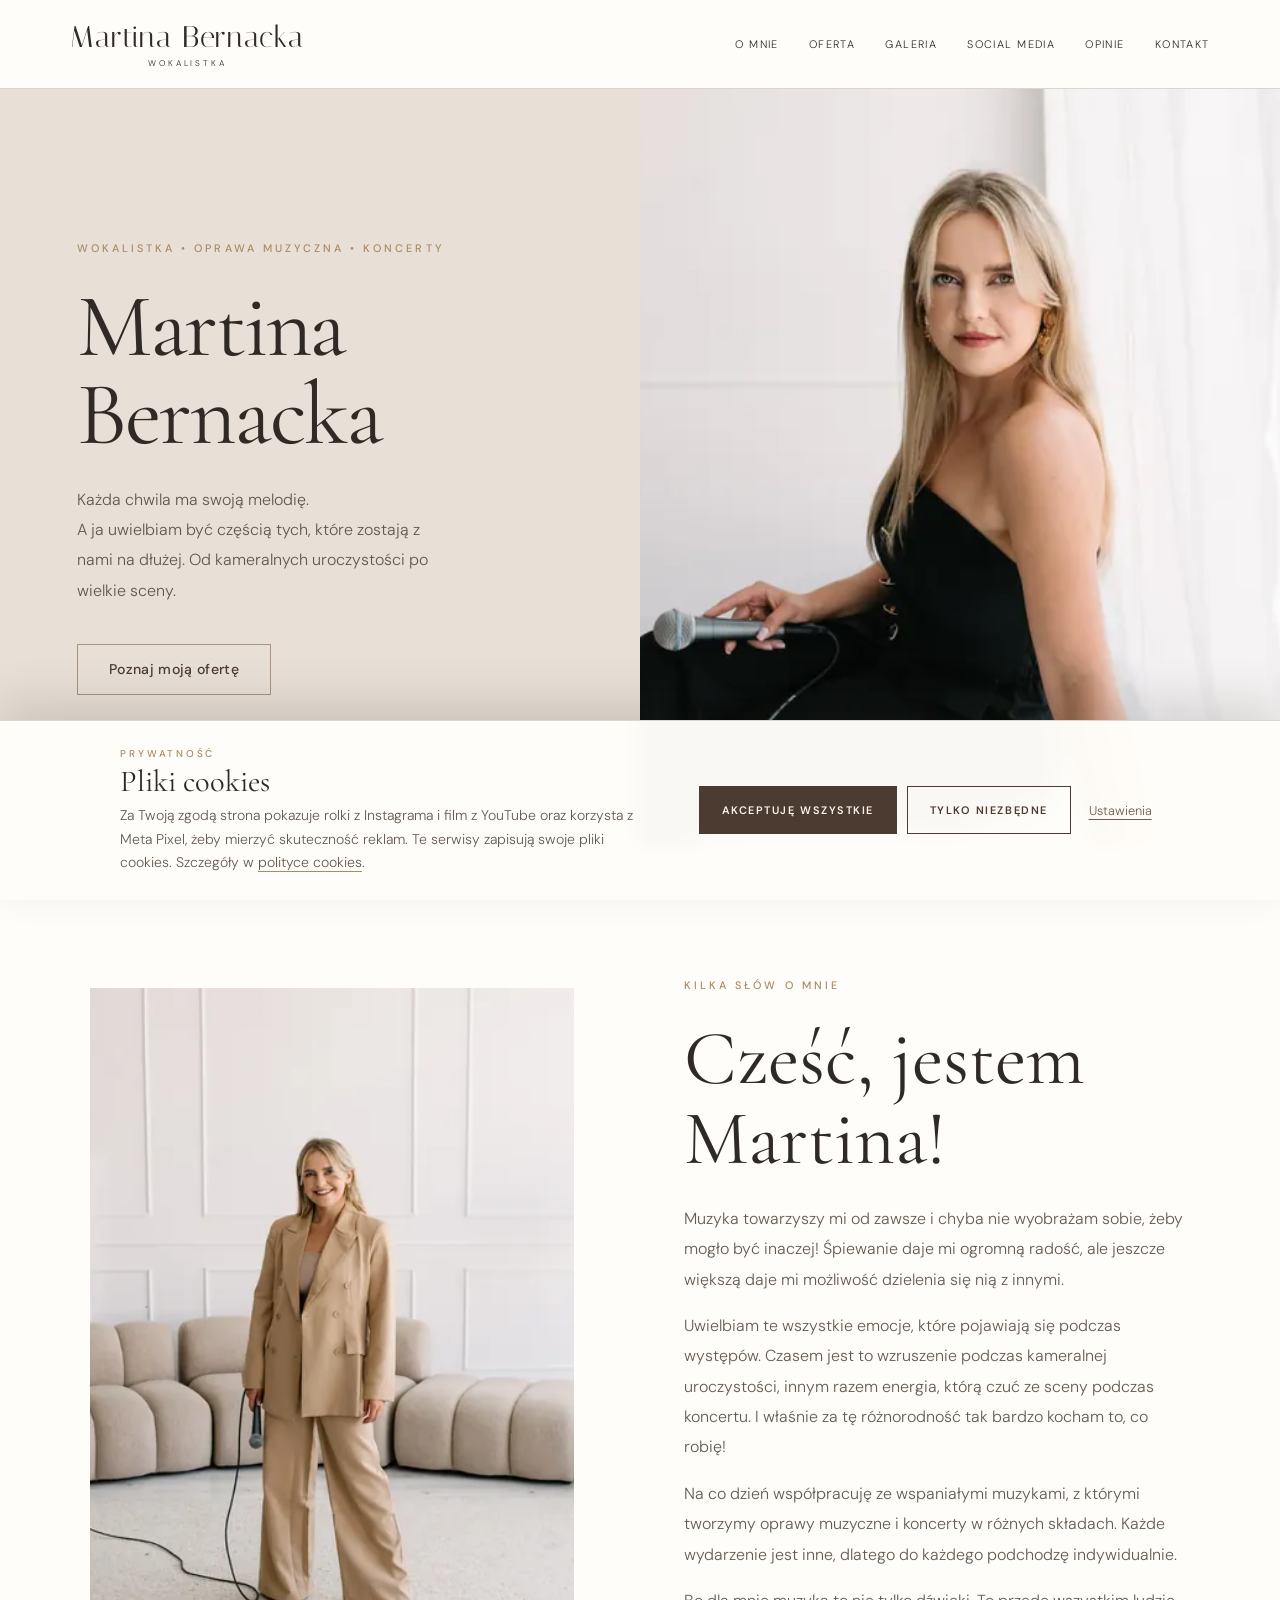
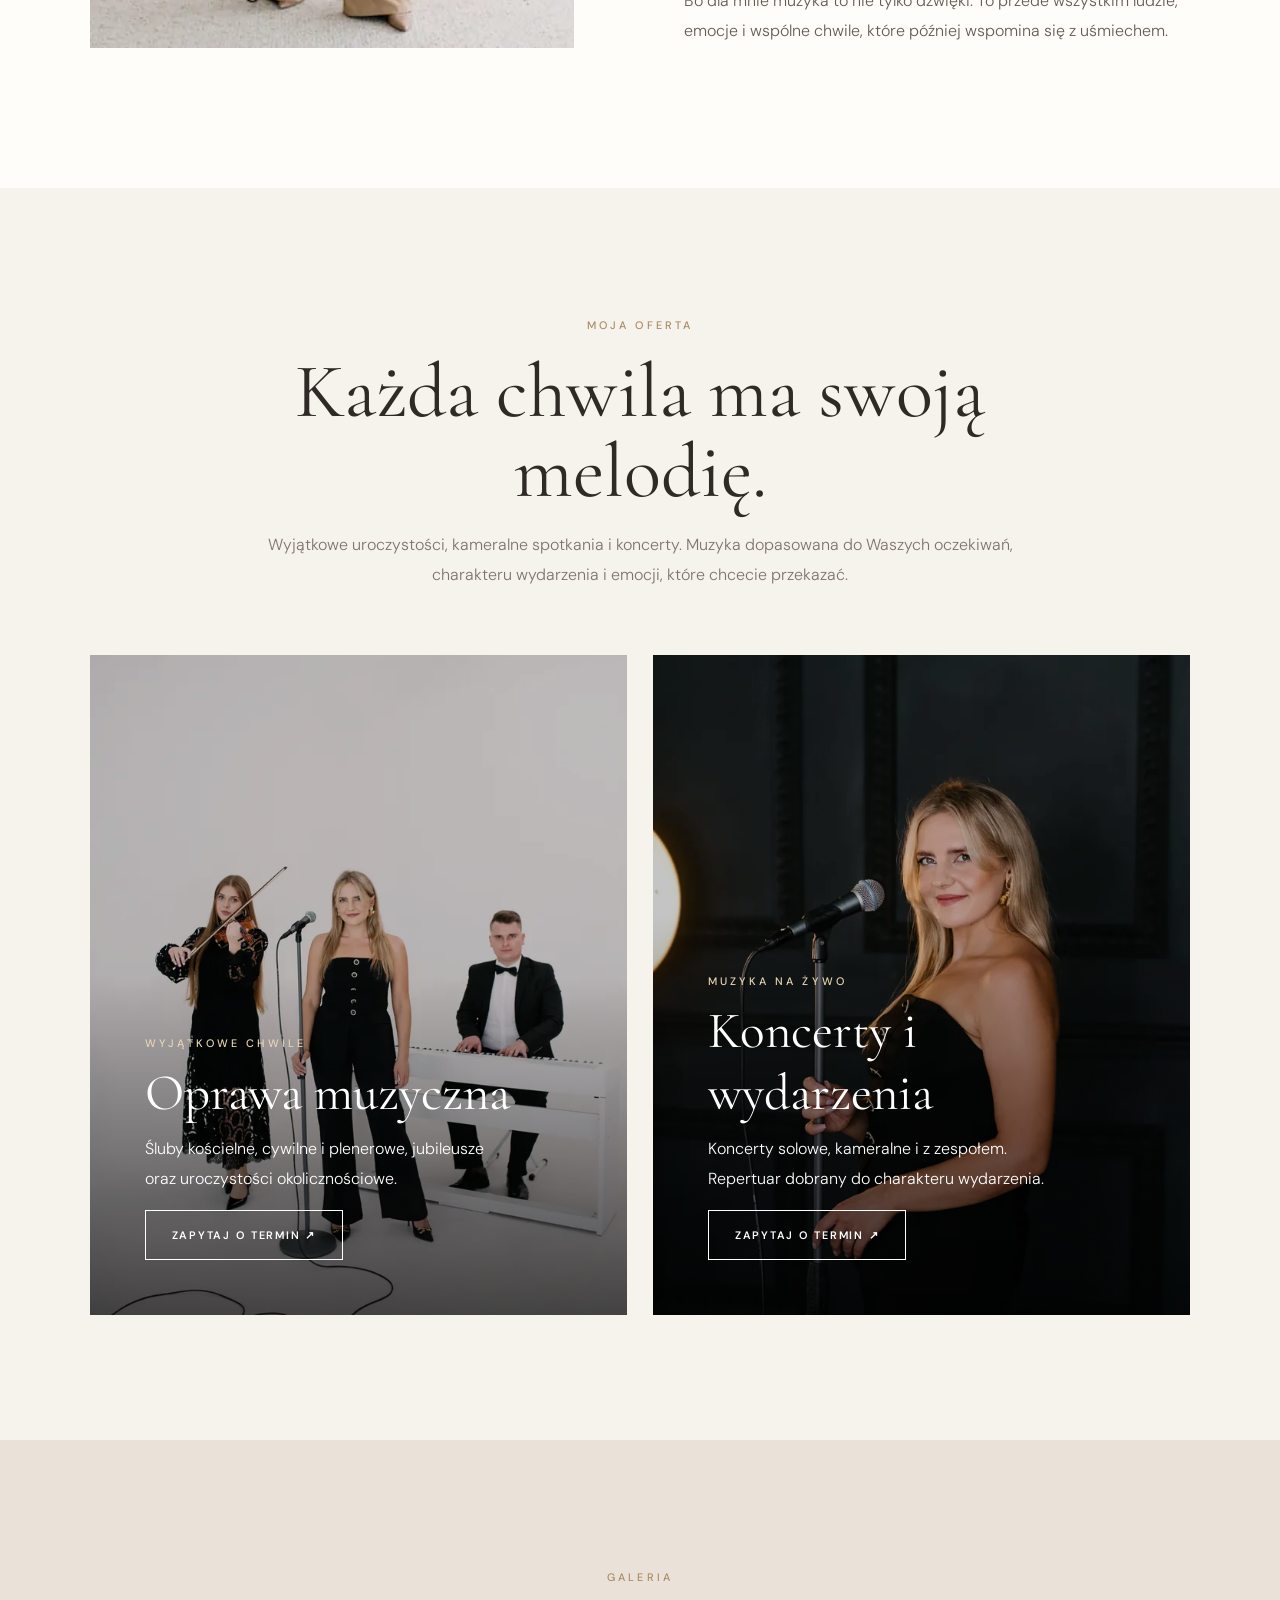
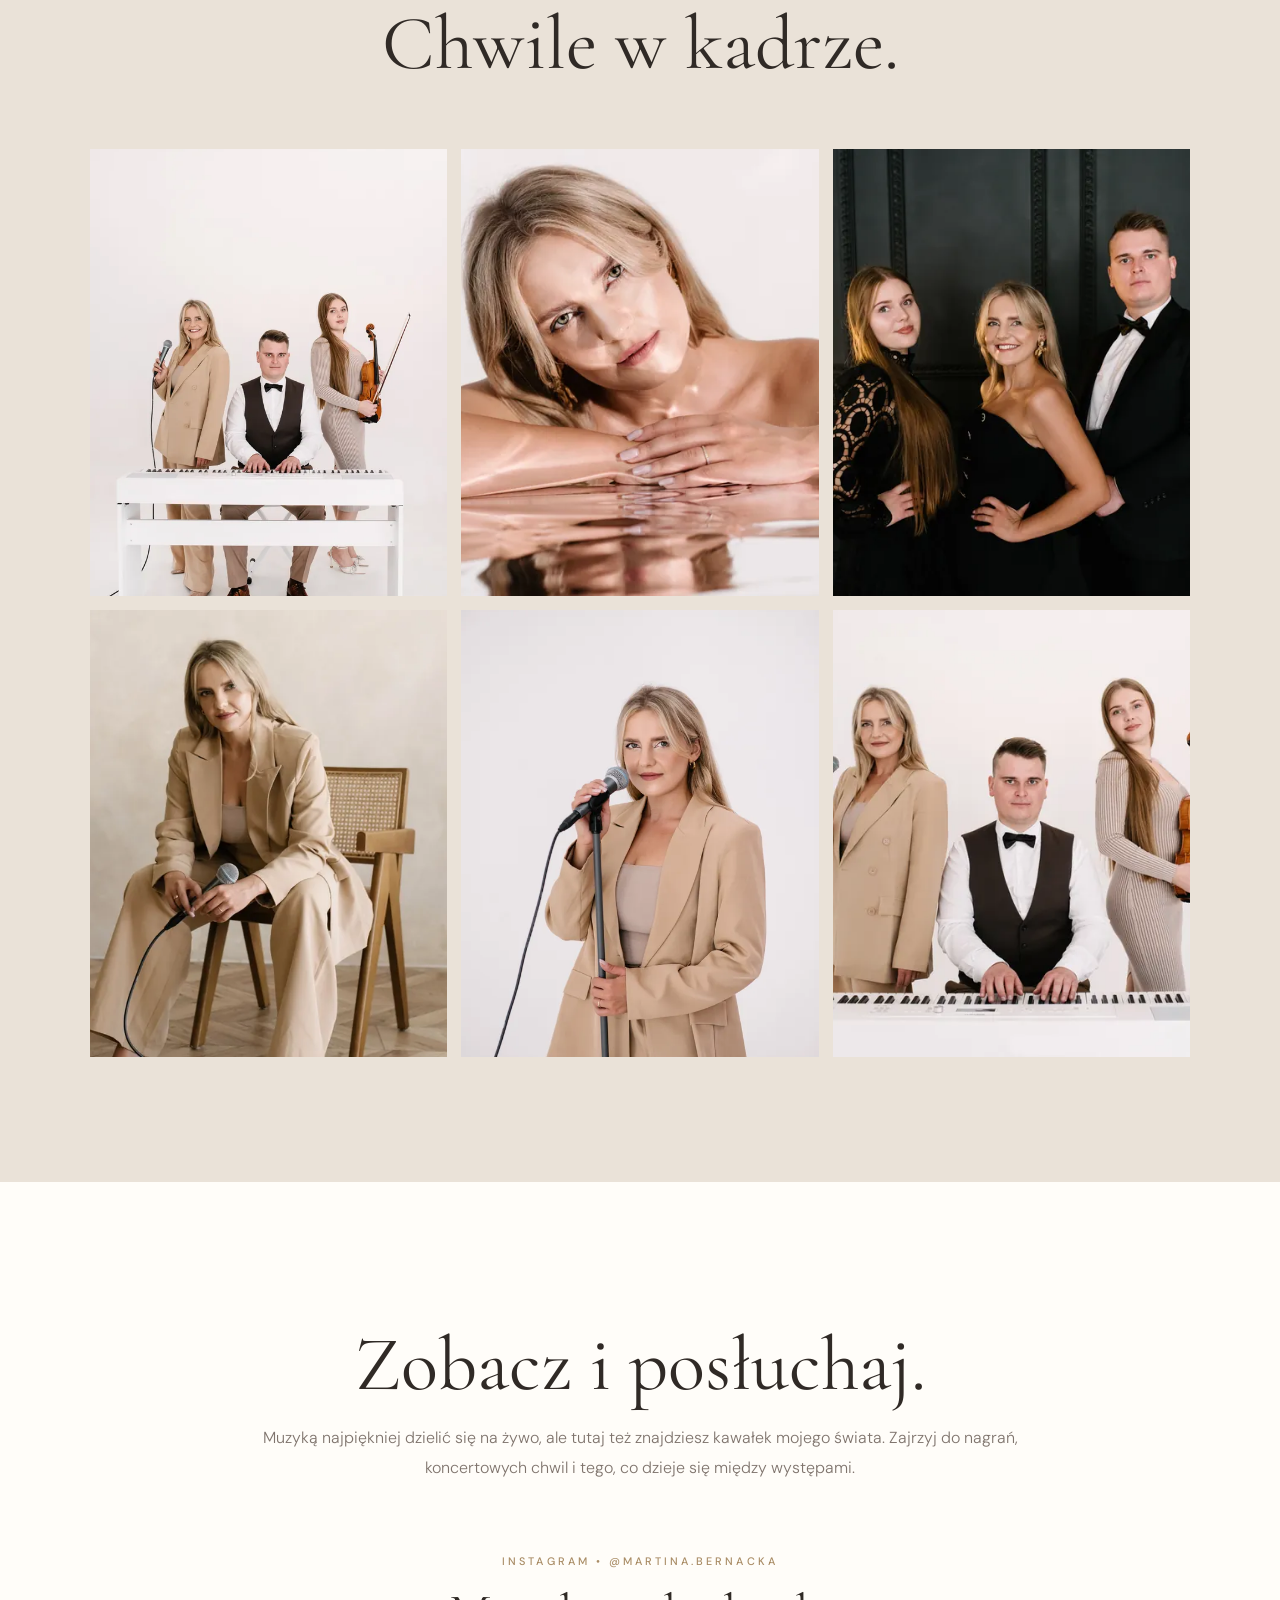
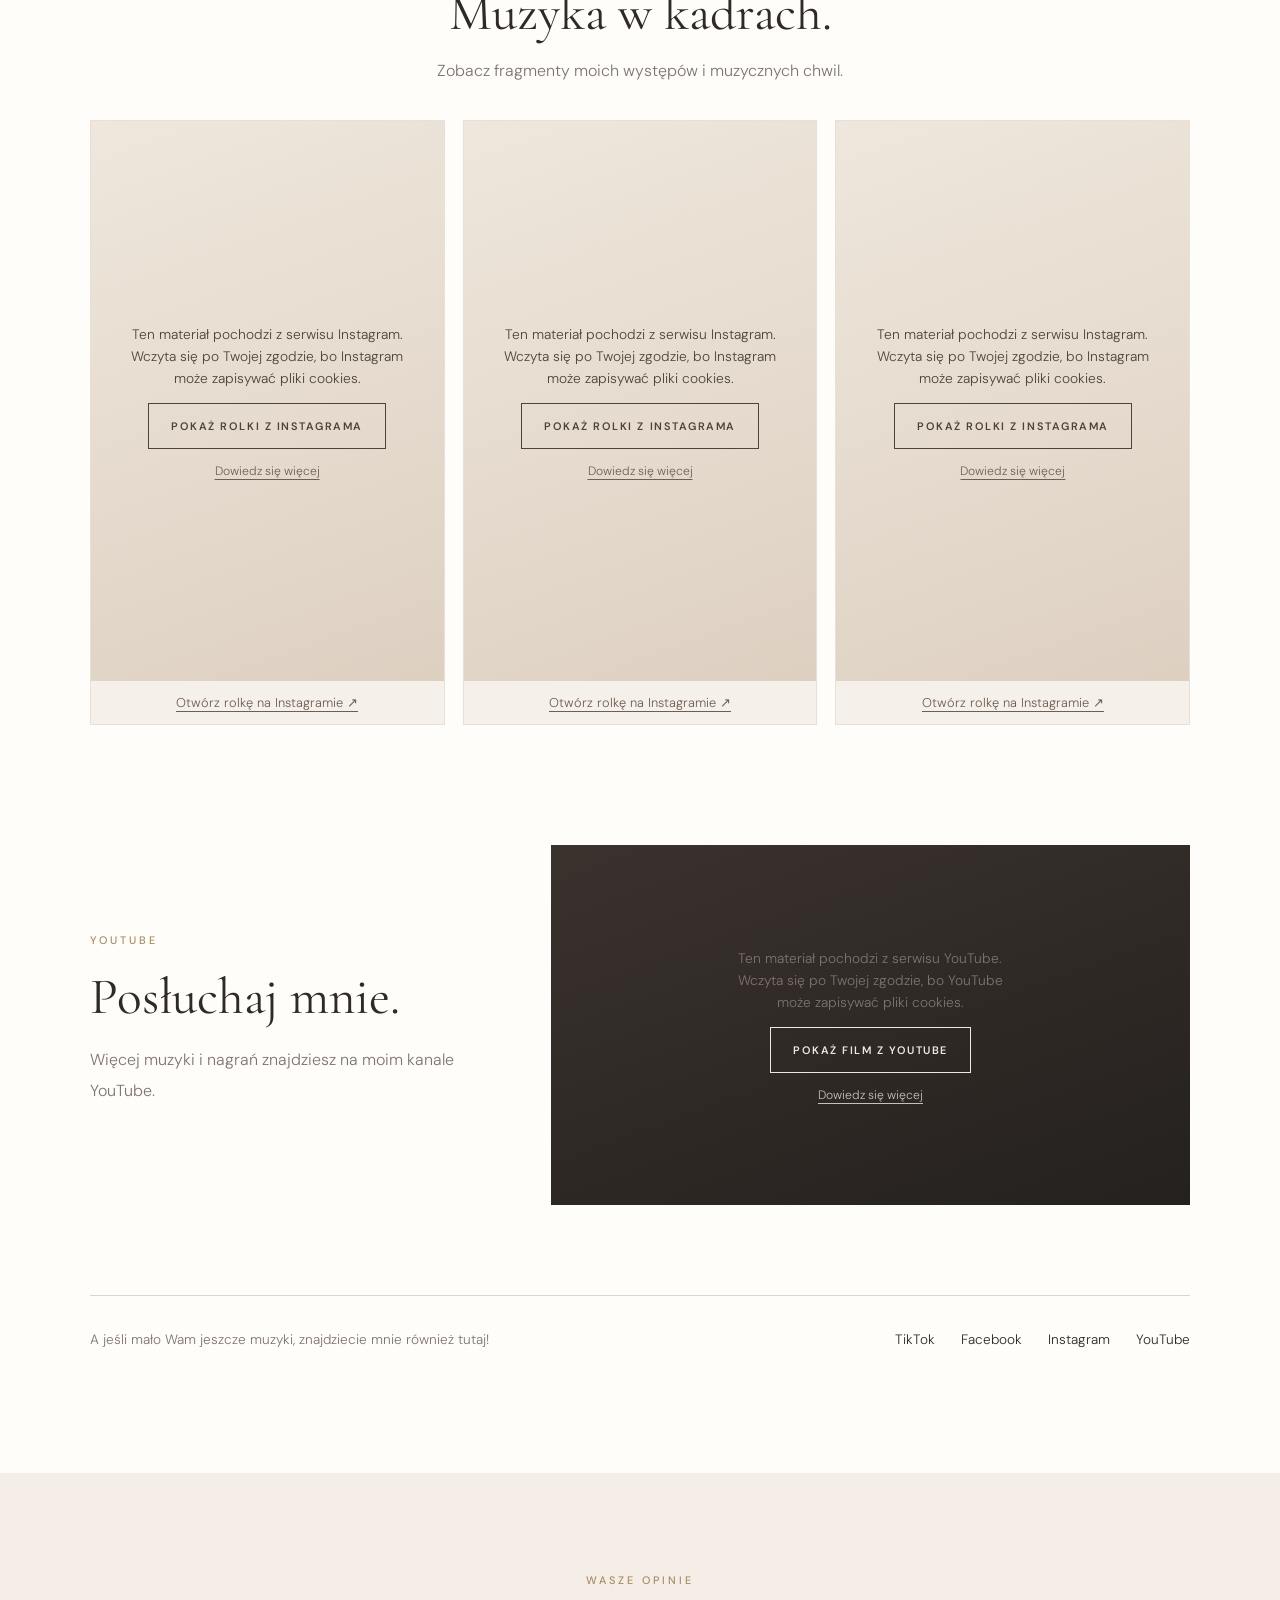
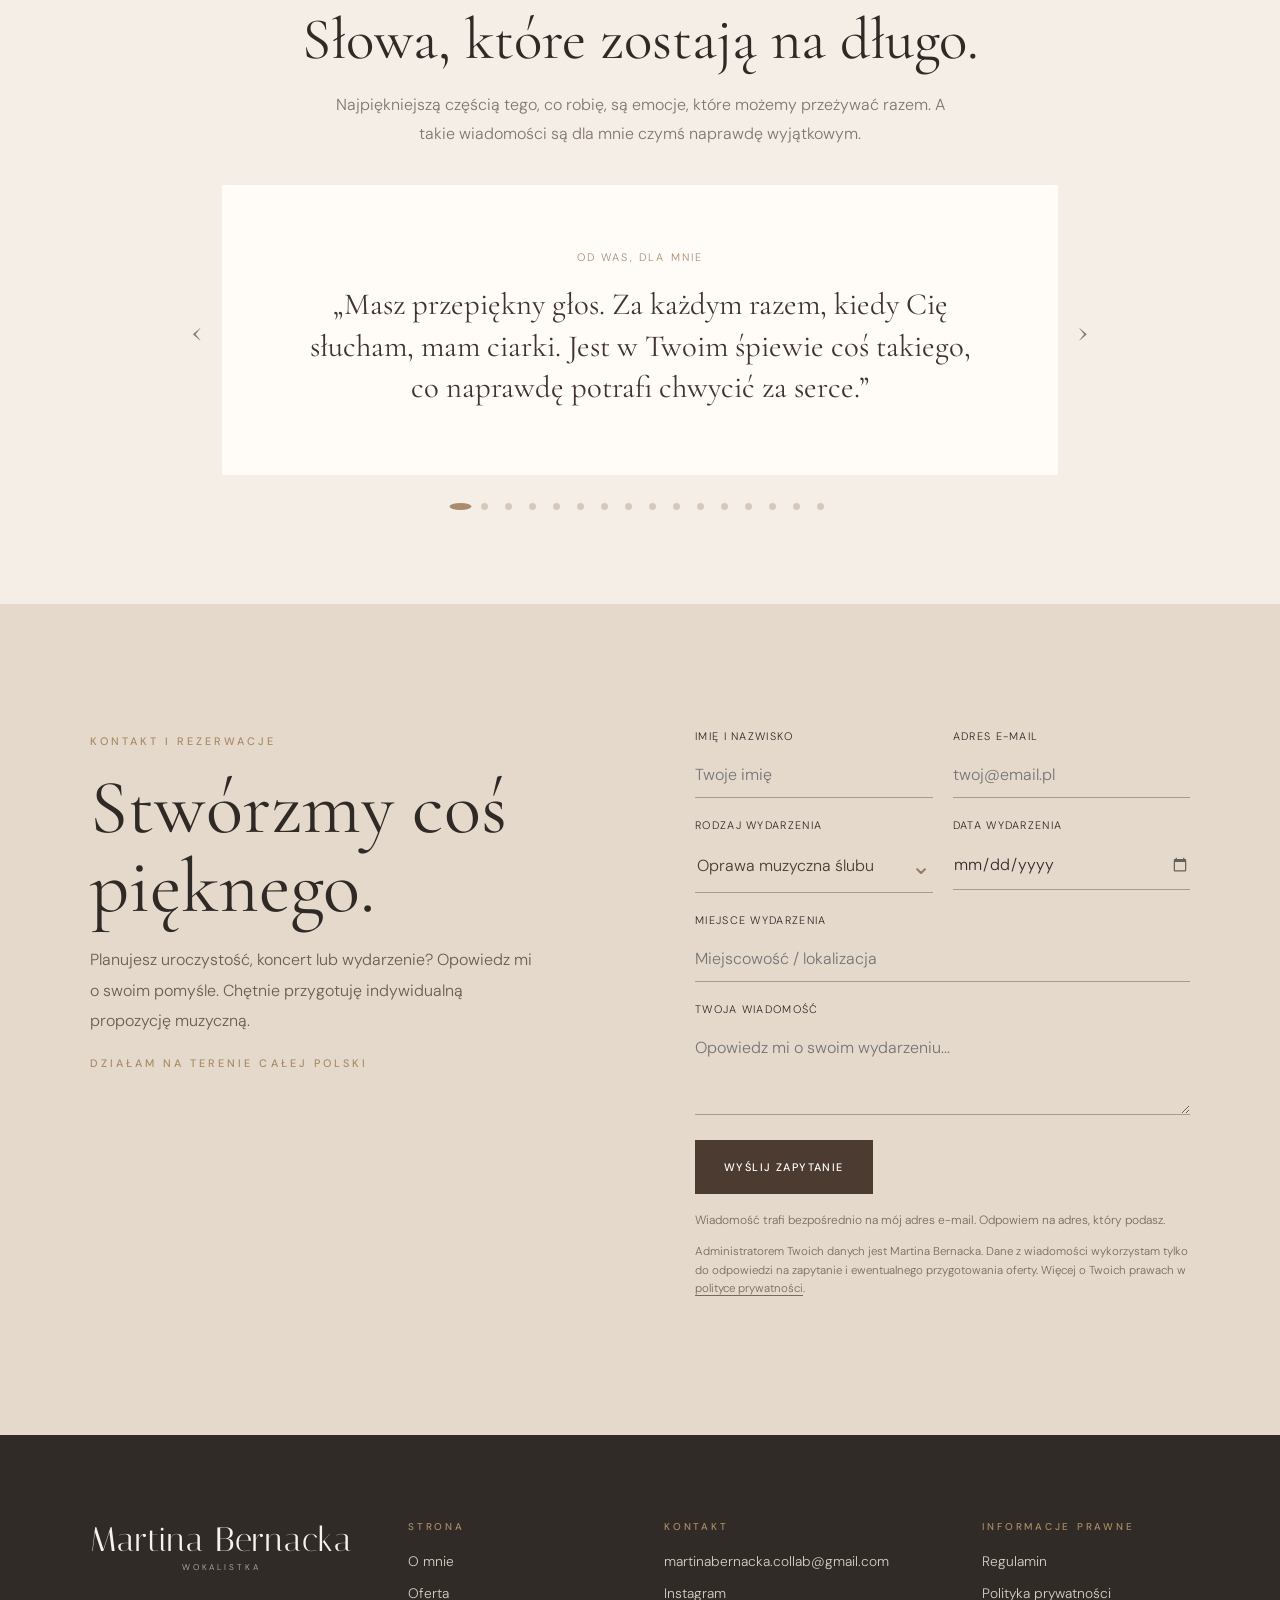
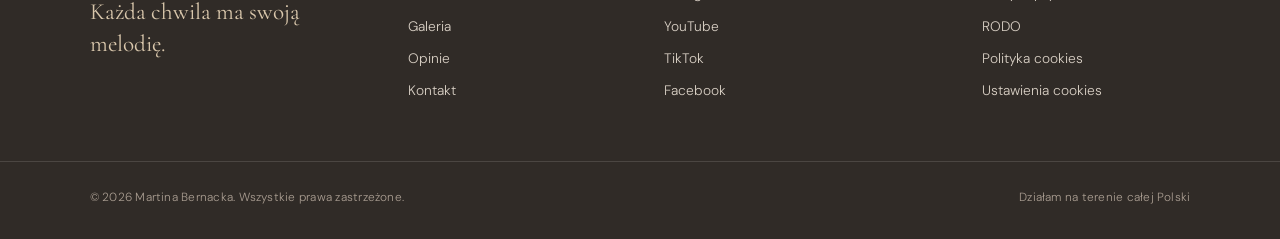
==== commit 1abe23ae: "perf: style w HTML, preload fontów, zdjęcia 700 px, kropki opinii 24 px, etykiety rolek, odczyty w k" ====
--- a/index.html
+++ b/index.html
@@ -1,3 +1,5 @@
 <!DOCTYPE html>
 
-<html lang="pl"><head><meta charset="utf-8"/><meta content="width=device-width, initial-scale=1" name="viewport"/><meta content="#fffdf9" name="theme-color"/><meta name="apple-mobile-web-app-title" content="M. Bernacka"/><meta content="Wokalistka Martina Bernacka z Opolszczyzny. Oprawa muzyczna ślubu w kościele, ślubów cywilnych i plenerowych, jubileuszy oraz koncerty. Cała Polska." name="description"/><meta name="keywords" content="oprawa muzyczna ślubu w kościele, oprawa muzyczna ślubu, oprawa muzyczna mszy ślubnej, śpiew na ślubie, wokalistka na ślub, ślub kościelny, ślub cywilny, ślub plenerowy, oprawa muzyczna jubileuszu, koncerty, oprawa muzyczna ślubu Opole, oprawa muzyczna ślubu opolskie, oprawa muzyczna ślubu Opolszczyzna, oprawa muzyczna ślubu dolnośląskie, oprawa muzyczna ślubu kujawsko-pomorskie, oprawa muzyczna ślubu lubelskie, oprawa muzyczna ślubu lubuskie, oprawa muzyczna ślubu łódzkie, oprawa muzyczna ślubu małopolskie, oprawa muzyczna ślubu mazowieckie, oprawa muzyczna ślubu podkarpackie, oprawa muzyczna ślubu podlaskie, oprawa muzyczna ślubu pomorskie, oprawa muzyczna ślubu śląskie, oprawa muzyczna ślubu świętokrzyskie, oprawa muzyczna ślubu warmińsko-mazurskie, oprawa muzyczna ślubu wielkopolskie, oprawa muzyczna ślubu zachodniopomorskie, Martina Bernacka, wokalistka"/><meta name="author" content="Martina Bernacka"/><meta name="robots" content="index, follow"/><title>Oprawa muzyczna ślubu w kościele | Martina Bernacka, wokalistka</title><link rel="canonical" href="https://martinabernacka.com/"/><meta property="og:type" content="website"/><meta property="og:site_name" content="Martina Bernacka"/><meta property="og:locale" content="pl_PL"/><meta property="og:url" content="https://martinabernacka.com/"/><meta property="og:title" content="Oprawa muzyczna ślubu w kościele | Martina Bernacka, wokalistka"/><meta property="og:description" content="Wokalistka Martina Bernacka z Opolszczyzny. Oprawa muzyczna ślubu w kościele, ślubów cywilnych i plenerowych, jubileuszy oraz koncerty. Cała Polska."/><meta property="og:image" content="https://martinabernacka.com/assets/img/og-image.jpg"/><meta property="og:image:width" content="1200"/><meta property="og:image:height" content="630"/><meta property="og:image:alt" content="Martina Bernacka z mikrofonem przy oknie"/><meta name="twitter:card" content="summary_large_image"/><meta name="twitter:title" content="Oprawa muzyczna ślubu w kościele | Martina Bernacka, wokalistka"/><meta name="twitter:description" content="Wokalistka Martina Bernacka z Opolszczyzny. Oprawa muzyczna ślubu w kościele, ślubów cywilnych i plenerowych, jubileuszy oraz koncerty. Cała Polska."/><meta name="twitter:image" content="https://martinabernacka.com/assets/img/og-image.jpg"/><script type="application/ld+json">{"@context": "https://schema.org", "@graph": [{"@type": "WebSite", "@id": "https://martinabernacka.com/#strona", "name": "Martina Bernacka", "url": "https://martinabernacka.com/", "inLanguage": "pl-PL"}, {"@type": "Person", "@id": "https://martinabernacka.com/#martina", "name": "Martina Bernacka", "jobTitle": "Wokalistka", "description": "Wokalistka. Oprawa muzyczna uroczystości, koncerty i wydarzenia. Oprawy muzyczne i koncerty w różnych składach, ze współpracującymi muzykami.", "url": "https://martinabernacka.com/", "image": "https://martinabernacka.com/assets/img/og-image.jpg", "email": "martinabernacka.collab@gmail.com", "areaServed": [{"@type": "Country", "name": "Polska"}, {"@type": "AdministrativeArea", "name": "województwo dolnośląskie"}, {"@type": "AdministrativeArea", "name": "województwo kujawsko-pomorskie"}, {"@type": "AdministrativeArea", "name": "województwo lubelskie"}, {"@type": "AdministrativeArea", "name": "województwo lubuskie"}, {"@type": "AdministrativeArea", "name": "województwo łódzkie"}, {"@type": "AdministrativeArea", "name": "województwo małopolskie"}, {"@type": "AdministrativeArea", "name": "województwo mazowieckie"}, {"@type": "AdministrativeArea", "name": "województwo opolskie"}, {"@type": "AdministrativeArea", "name": "województwo podkarpackie"}, {"@type": "AdministrativeArea", "name": "województwo podlaskie"}, {"@type": "AdministrativeArea", "name": "województwo pomorskie"}, {"@type": "AdministrativeArea", "name": "województwo śląskie"}, {"@type": "AdministrativeArea", "name": "województwo świętokrzyskie"}, {"@type": "AdministrativeArea", "name": "województwo warmińsko-mazurskie"}, {"@type": "AdministrativeArea", "name": "województwo wielkopolskie"}, {"@type": "AdministrativeArea", "name": "województwo zachodniopomorskie"}], "knowsAbout": ["oprawa muzyczna ślubu w kościele", "oprawa muzyczna ślubu cywilnego", "oprawa muzyczna ślubu plenerowego", "oprawa muzyczna jubileuszu", "koncerty"], "sameAs": ["https://www.instagram.com/martina.bernacka/", "https://www.youtube.com/channel/UC1nf4XpLBBJtvFT8xslhd0Q", "https://www.tiktok.com/@martina.bernacka", "https://www.facebook.com/martina.tiszbierek/"], "homeLocation": {"@type": "Place", "name": "Opolszczyzna", "address": {"@type": "PostalAddress", "addressRegion": "województwo opolskie", "addressCountry": "PL"}}}, {"@type": "Service", "@id": "https://martinabernacka.com/#oprawa-muzyczna", "name": "Oprawa muzyczna ślubu w kościele i uroczystości", "serviceType": "Oprawa muzyczna", "description": "Śluby kościelne, cywilne i plenerowe, jubileusze oraz uroczystości okolicznościowe. Muzyka dopasowana do oczekiwań, charakteru wydarzenia i emocji.", "provider": {"@id": "https://martinabernacka.com/#martina"}, "areaServed": [{"@type": "Country", "name": "Polska"}, {"@type": "AdministrativeArea", "name": "województwo dolnośląskie"}, {"@type": "AdministrativeArea", "name": "województwo kujawsko-pomorskie"}, {"@type": "AdministrativeArea", "name": "województwo lubelskie"}, {"@type": "AdministrativeArea", "name": "województwo lubuskie"}, {"@type": "AdministrativeArea", "name": "województwo łódzkie"}, {"@type": "AdministrativeArea", "name": "województwo małopolskie"}, {"@type": "AdministrativeArea", "name": "województwo mazowieckie"}, {"@type": "AdministrativeArea", "name": "województwo opolskie"}, {"@type": "AdministrativeArea", "name": "województwo podkarpackie"}, {"@type": "AdministrativeArea", "name": "województwo podlaskie"}, {"@type": "AdministrativeArea", "name": "województwo pomorskie"}, {"@type": "AdministrativeArea", "name": "województwo śląskie"}, {"@type": "AdministrativeArea", "name": "województwo świętokrzyskie"}, {"@type": "AdministrativeArea", "name": "województwo warmińsko-mazurskie"}, {"@type": "AdministrativeArea", "name": "województwo wielkopolskie"}, {"@type": "AdministrativeArea", "name": "województwo zachodniopomorskie"}], "inLanguage": "pl-PL"}, {"@type": "Service", "@id": "https://martinabernacka.com/#koncerty", "name": "Koncerty i wydarzenia", "serviceType": "Koncerty", "description": "Koncerty solowe, kameralne i z zespołem. Repertuar dobrany do charakteru wydarzenia.", "provider": {"@id": "https://martinabernacka.com/#martina"}, "areaServed": [{"@type": "Country", "name": "Polska"}, {"@type": "AdministrativeArea", "name": "województwo dolnośląskie"}, {"@type": "AdministrativeArea", "name": "województwo kujawsko-pomorskie"}, {"@type": "AdministrativeArea", "name": "województwo lubelskie"}, {"@type": "AdministrativeArea", "name": "województwo lubuskie"}, {"@type": "AdministrativeArea", "name": "województwo łódzkie"}, {"@type": "AdministrativeArea", "name": "województwo małopolskie"}, {"@type": "AdministrativeArea", "name": "województwo mazowieckie"}, {"@type": "AdministrativeArea", "name": "województwo opolskie"}, {"@type": "AdministrativeArea", "name": "województwo podkarpackie"}, {"@type": "AdministrativeArea", "name": "województwo podlaskie"}, {"@type": "AdministrativeArea", "name": "województwo pomorskie"}, {"@type": "AdministrativeArea", "name": "województwo śląskie"}, {"@type": "AdministrativeArea", "name": "województwo świętokrzyskie"}, {"@type": "AdministrativeArea", "name": "województwo warmińsko-mazurskie"}, {"@type": "AdministrativeArea", "name": "województwo wielkopolskie"}, {"@type": "AdministrativeArea", "name": "województwo zachodniopomorskie"}], "inLanguage": "pl-PL"}]}</script><link rel="icon" href="favicon.svg" type="image/svg+xml"/><link rel="icon" href="assets/icons/favicon-32.png" type="image/png" sizes="32x32"/><link rel="apple-touch-icon" href="assets/icons/apple-touch-icon.png"/><link rel="manifest" href="site.webmanifest"/><link href="assets/css/fonts.css" rel="stylesheet"/><link href="assets/css/style.css" rel="stylesheet"/><link href="assets/css/consent.css" rel="stylesheet"/></head><body><header><a class="brand" href="#start">Martina Bernacka<small>WOKALISTKA</small></a><button aria-expanded="false" aria-label="Otwórz menu" class="menu">☰</button><nav id="nav"><a href="#o-mnie">O mnie</a><a href="#oferta">Oferta</a><a href="#galeria">Galeria</a><a href="#koncerty">Social media</a><a href="#opinie">Opinie</a><a href="#kontakt">Kontakt</a></nav></header><main><section class="hero" id="start"><div class="hero-copy"><span class="eyebrow">Wokalistka • oprawa muzyczna • koncerty</span><h1>Martina<br/>Bernacka</h1><p>Każda chwila ma swoją melodię.<br/>A ja uwielbiam być częścią tych, które zostają z nami na dłużej. Od kameralnych uroczystości po wielkie sceny.</p><div><a class="hero-editorial-link" href="#oferta">Poznaj moją ofertę</a></div></div><div class="hero-image"><img alt="Martina Bernacka, wokalistka, z mikrofonem przy oknie" src="assets/img/hero-portret-1200.webp" srcset="assets/img/hero-portret-800.webp 800w, assets/img/hero-portret-1200.webp 1200w, assets/img/hero-portret-1600.webp 1600w, assets/img/hero-portret-2000.webp 2000w" sizes="(max-width:900px) 100vw, 50vw" width="1200" height="801" fetchpriority="high"/></div></section><section class="section about" id="o-mnie"><img alt="Martina Bernacka w beżowym garniturze w jasnym wnętrzu" src="assets/img/o-mnie-1200.webp" srcset="assets/img/o-mnie-800.webp 800w, assets/img/o-mnie-1200.webp 1200w, assets/img/o-mnie-1600.webp 1600w, assets/img/o-mnie-2000.webp 2000w" sizes="(max-width:900px) 100vw, 44vw" width="1200" height="801" loading="lazy"/><div class="copy"><span class="eyebrow">Kilka słów o mnie</span><h2>Cześć, jestem Martina!</h2><p>Muzyka towarzyszy mi od zawsze i chyba nie wyobrażam sobie, żeby mogło być inaczej! Śpiewanie daje mi ogromną radość, ale jeszcze większą daje mi możliwość dzielenia się nią z innymi.</p><p>Uwielbiam te wszystkie emocje, które pojawiają się podczas występów. Czasem jest to wzruszenie podczas kameralnej uroczystości, innym razem energia, którą czuć ze sceny podczas koncertu. I właśnie za tę różnorodność tak bardzo kocham to, co robię!</p><p>Na co dzień współpracuję ze wspaniałymi muzykami, z którymi tworzymy oprawy muzyczne i koncerty w różnych składach. Każde wydarzenie jest inne, dlatego do każdego podchodzę indywidualnie.</p><p>Bo dla mnie muzyka to nie tylko dźwięki. To przede wszystkim ludzie, emocje i wspólne chwile, które później wspomina się z uśmiechem.</p></div></section><section class="section offers" id="oferta"><div class="section-head"><span class="eyebrow">Moja oferta</span><h2>Każda chwila ma swoją melodię.</h2><p>Wyjątkowe uroczystości, kameralne spotkania i koncerty. Muzyka dopasowana do Waszych oczekiwań, charakteru wydarzenia i emocji, które chcecie przekazać.</p></div><div class="offer-grid"><a class="offer" href="#kontakt"><img alt="Oprawa muzyczna ślubu: wokal, skrzypce i pianino" src="assets/img/oferta-oprawa-900.webp" srcset="assets/img/oferta-oprawa-600.webp 600w, assets/img/oferta-oprawa-900.webp 900w, assets/img/oferta-oprawa-1200.webp 1200w" sizes="(max-width:900px) 100vw, 50vw" width="900" height="1348" loading="lazy"/><div class="overlay"><span class="eyebrow">Wyjątkowe chwile</span><h3>Oprawa muzyczna</h3><p>Śluby kościelne, cywilne i plenerowe, jubileusze oraz uroczystości okolicznościowe.</p><span class="btn light">Zapytaj o termin ↗</span></div></a><a class="offer" href="#kontakt"><img alt="Martina Bernacka z mikrofonem na ciemnym tle" src="assets/img/oferta-koncerty-900.webp" srcset="assets/img/oferta-koncerty-600.webp 600w, assets/img/oferta-koncerty-900.webp 900w, assets/img/oferta-koncerty-1200.webp 1200w" sizes="(max-width:900px) 100vw, 50vw" width="900" height="1348" loading="lazy"/><div class="overlay"><span class="eyebrow">Muzyka na żywo</span><h3>Koncerty i wydarzenia</h3><p>Koncerty solowe, kameralne i z zespołem. Repertuar dobrany do charakteru wydarzenia.</p><span class="btn light">Zapytaj o termin ↗</span></div></a></div></section><section class="section gallery" id="galeria"><div class="section-head"><span class="eyebrow">Galeria</span><h2>Chwile w kadrze.</h2></div><div class="gallery-grid"><img data-full="assets/img/galeria-trio-pianino-1200.webp" alt="Trio do oprawy muzycznej ślubu przy białym pianinie" src="assets/img/galeria-trio-pianino-900.webp" srcset="assets/img/galeria-trio-pianino-600.webp 600w, assets/img/galeria-trio-pianino-900.webp 900w, assets/img/galeria-trio-pianino-1200.webp 1200w" sizes="(max-width:900px) 50vw, 33vw" width="900" height="1348" loading="lazy"/><img data-full="assets/img/galeria-portret-2000.webp" alt="Portret Martiny Bernackiej z odbiciem" src="assets/img/galeria-portret-1200.webp" srcset="assets/img/galeria-portret-800.webp 800w, assets/img/galeria-portret-1200.webp 1200w, assets/img/galeria-portret-1600.webp 1600w, assets/img/galeria-portret-2000.webp 2000w" sizes="(max-width:900px) 50vw, 33vw" width="1200" height="801" loading="lazy"/><img data-full="assets/img/galeria-trio-czern-2000.webp" alt="Martina Bernacka z muzykami w czarnych stylizacjach" src="assets/img/galeria-trio-czern-1200.webp" srcset="assets/img/galeria-trio-czern-800.webp 800w, assets/img/galeria-trio-czern-1200.webp 1200w, assets/img/galeria-trio-czern-1600.webp 1600w, assets/img/galeria-trio-czern-2000.webp 2000w" sizes="(max-width:900px) 50vw, 33vw" width="1200" height="801" loading="lazy"/><img data-full="assets/img/galeria-fotel-2000.webp" alt="Martina Bernacka na fotelu z mikrofonem" src="assets/img/galeria-fotel-1200.webp" srcset="assets/img/galeria-fotel-800.webp 800w, assets/img/galeria-fotel-1200.webp 1200w, assets/img/galeria-fotel-1600.webp 1600w, assets/img/galeria-fotel-2000.webp 2000w" sizes="(max-width:900px) 50vw, 33vw" width="1200" height="900" loading="lazy"/><img data-full="assets/img/galeria-mikrofon-1200.webp" alt="Martina Bernacka śpiewa przy mikrofonie" src="assets/img/galeria-mikrofon-900.webp" srcset="assets/img/galeria-mikrofon-600.webp 600w, assets/img/galeria-mikrofon-900.webp 900w, assets/img/galeria-mikrofon-1200.webp 1200w" sizes="(max-width:900px) 50vw, 33vw" width="900" height="1348" loading="lazy"/><img data-full="assets/img/galeria-trio-jasne-2000.webp" alt="Wokal, pianino i skrzypce, skład do oprawy muzycznej" src="assets/img/galeria-trio-jasne-1200.webp" srcset="assets/img/galeria-trio-jasne-800.webp 800w, assets/img/galeria-trio-jasne-1200.webp 1200w, assets/img/galeria-trio-jasne-1600.webp 1600w, assets/img/galeria-trio-jasne-2000.webp 2000w" sizes="(max-width:900px) 50vw, 33vw" width="1200" height="801" loading="lazy"/></div></section><section class="section social-showcase" id="koncerty"><div class="section-head"><h2>Zobacz i posłuchaj.</h2><p>Muzyką najpiękniej dzielić się na żywo, ale tutaj też znajdziesz kawałek mojego świata. Zajrzyj do nagrań, koncertowych chwil i tego, co dzieje się między występami.</p></div><div class="reels-intro"><span class="eyebrow">Instagram • @martina.bernacka</span><h3>Muzyka w kadrach.</h3><p>Zobacz fragmenty moich występów i muzycznych chwil.</p></div><div class="reels-grid"><div class="reel-card"><div class="embed-wrap"><div class="embed-placeholder"><p>Ten materiał pochodzi z serwisu Instagram. Wczyta się po Twojej zgodzie, bo Instagram może zapisywać pliki cookies.</p><button type="button" class="embed-btn" data-consent-accept="instagram">Pokaż rolki z Instagrama</button><a href="polityka-cookies.html">Dowiedz się więcej</a></div><iframe allow="encrypted-media; picture-in-picture" loading="lazy" referrerpolicy="no-referrer-when-downgrade" class="consent-embed" data-service="instagram" data-src="https://www.instagram.com/p/Ddg7_JmMKBk/embed/captioned/" title="Instagram Reel Martina Bernacka 1"></iframe></div><a href="https://www.instagram.com/reel/Ddg7_JmMKBk/" rel="noopener noreferrer" target="_blank">Otwórz rolkę na Instagramie ↗</a></div><div class="reel-card"><div class="embed-wrap"><div class="embed-placeholder"><p>Ten materiał pochodzi z serwisu Instagram. Wczyta się po Twojej zgodzie, bo Instagram może zapisywać pliki cookies.</p><button type="button" class="embed-btn" data-consent-accept="instagram">Pokaż rolki z Instagrama</button><a href="polityka-cookies.html">Dowiedz się więcej</a></div><iframe allow="encrypted-media; picture-in-picture" loading="lazy" referrerpolicy="no-referrer-when-downgrade" class="consent-embed" data-service="instagram" data-src="https://www.instagram.com/p/DbN5p8qsJNh/embed/captioned/" title="Instagram Reel Martina Bernacka 2"></iframe></div><a href="https://www.instagram.com/reel/DbN5p8qsJNh/" rel="noopener noreferrer" target="_blank">Otwórz rolkę na Instagramie ↗</a></div><div class="reel-card"><div class="embed-wrap"><div class="embed-placeholder"><p>Ten materiał pochodzi z serwisu Instagram. Wczyta się po Twojej zgodzie, bo Instagram może zapisywać pliki cookies.</p><button type="button" class="embed-btn" data-consent-accept="instagram">Pokaż rolki z Instagrama</button><a href="polityka-cookies.html">Dowiedz się więcej</a></div><iframe allow="encrypted-media; picture-in-picture" loading="lazy" referrerpolicy="no-referrer-when-downgrade" class="consent-embed" data-service="instagram" data-src="https://www.instagram.com/p/DZE8kjXM84i/embed/captioned/" title="Instagram Reel Martina Bernacka 3"></iframe></div><a href="https://www.instagram.com/reel/DZE8kjXM84i/" rel="noopener noreferrer" target="_blank">Otwórz rolkę na Instagramie ↗</a></div></div><div class="social-youtube"><div><span class="eyebrow">YouTube</span><h3>Posłuchaj mnie.</h3><p>Więcej muzyki i nagrań znajdziesz na moim kanale YouTube.</p></div><div class="youtube-frame"><div class="embed-wrap"><div class="embed-placeholder"><p>Ten materiał pochodzi z serwisu YouTube. Wczyta się po Twojej zgodzie, bo YouTube może zapisywać pliki cookies.</p><button type="button" class="embed-btn" data-consent-accept="youtube">Pokaż film z YouTube</button><a href="polityka-cookies.html">Dowiedz się więcej</a></div><iframe allow="accelerometer; autoplay; clipboard-write; encrypted-media; gyroscope; picture-in-picture; web-share" allowfullscreen="" loading="lazy" referrerpolicy="strict-origin-when-cross-origin" class="consent-embed" data-service="youtube" data-src="https://www.youtube-nocookie.com/embed/71Kitdyg4pE" title="Martina Bernacka, Nieobiecane Dni (Official Video)"></iframe></div></div></div><div class="social-footer"><span>A jeśli mało Wam jeszcze muzyki, znajdziecie mnie również tutaj!</span><div class="social-links"><a href="https://www.tiktok.com/@martina.bernacka" rel="noopener noreferrer" target="_blank">TikTok</a><a href="https://www.facebook.com/martina.tiszbierek/?locale=pl_PL" rel="noopener noreferrer" target="_blank">Facebook</a><a href="https://www.instagram.com/martina.bernacka/" rel="noopener noreferrer" target="_blank">Instagram</a><a href="https://www.youtube.com/channel/UC1nf4XpLBBJtvFT8xslhd0Q" rel="noopener noreferrer" target="_blank">YouTube</a></div></div></section><section class="section testimonials" id="opinie"><div class="testimonials-heading"><span class="eyebrow">WASZE OPINIE</span><h2>Słowa, które zostają na długo.</h2><p>Najpiękniejszą częścią tego, co robię, są emocje, które możemy przeżywać razem. A takie wiadomości są dla mnie czymś naprawdę wyjątkowym.</p></div><div class="testimonial-layout"><button aria-label="Poprzednia opinia" class="testimonial-arrow" id="op-prev" type="button">‹</button><div aria-label="Opinie klientów" class="testimonial-track" id="op-track" tabindex="0"><article class="testimonial-card" id="opinia-1"><span class="testimonial-kicker">OD WAS, DLA MNIE</span><blockquote>„Masz przepiękny głos. Za każdym razem, kiedy Cię słucham, mam ciarki. Jest w Twoim śpiewie coś takiego, co naprawdę potrafi chwycić za serce.”</blockquote></article><article class="testimonial-card" id="opinia-2"><span class="testimonial-kicker">OD WAS, DLA MNIE</span><blockquote>„Przy Tobie naprawdę można mieć pewność, że nawet najśmielsze pomysły są możliwe, bo dla Ciebie nie ma rzeczy niemożliwych!”</blockquote></article><article class="testimonial-card" id="opinia-3"><span class="testimonial-kicker">OD WAS, DLA MNIE</span><blockquote>„Masz ogromny talent, niesamowite wyczucie i przede wszystkim serce do tego co robisz.”</blockquote></article><article class="testimonial-card" id="opinia-4"><span class="testimonial-kicker">OD WAS, DLA MNIE</span><blockquote>„Wiele osób mówiło nam po mszy, że była to najpiękniejsza ceremonia, w jakiej kiedykolwiek uczestniczyli.”</blockquote></article><article class="testimonial-card" id="opinia-5"><span class="testimonial-kicker">OD WAS, DLA MNIE</span><blockquote>„Twój głos stworzył w kościele niesamowitą, wzruszającą atmosferę i sprawił, że ta wyjątkowa chwila była jeszcze piękniejsza.”</blockquote></article><article class="testimonial-card" id="opinia-6"><span class="testimonial-kicker">OD WAS, DLA MNIE</span><blockquote>„To było coś pięknego... Goście byli bardzo wzruszeni, my również bardzo, bardzo. Wylałam tyle łez ze wzruszenia.”</blockquote></article><article class="testimonial-card" id="opinia-7"><span class="testimonial-kicker">OD WAS, DLA MNIE</span><blockquote>„Wszyscy byli zachwyceni i do dziś słyszę same komplementy na Twój temat.”</blockquote></article><article class="testimonial-card" id="opinia-8"><span class="testimonial-kicker">OD WAS, DLA MNIE</span><blockquote>„Kiedy szłam do ołtarza z tatą miałam ciarki, a łzy cisły się mocno do oczu.”</blockquote></article><article class="testimonial-card" id="opinia-9"><span class="testimonial-kicker">OD WAS, DLA MNIE</span><blockquote>„Naprawdę nie mogliśmy wybrać lepszej osoby do oprawy – było po prostu magicznie.”</blockquote></article><article class="testimonial-card" id="opinia-10"><span class="testimonial-kicker">OD WAS, DLA MNIE</span><blockquote>„BYŁO PRZEPIĘKNIE! Dziękujemy z całego serca! Jesteś najlepsza.”</blockquote></article><article class="testimonial-card" id="opinia-11"><span class="testimonial-kicker">OD WAS, DLA MNIE</span><blockquote>„Całą mszę wytrzymałem ale ostatnia piosenka mnie rozkleiła totalnie.”</blockquote></article><article class="testimonial-card" id="opinia-12"><span class="testimonial-kicker">OD WAS, DLA MNIE</span><blockquote>„Dzięki Tobie ceremonia była przepiękna … kilka razy zupełnie się popłakałam słuchając jak śpiewasz.”</blockquote></article><article class="testimonial-card" id="opinia-13"><span class="testimonial-kicker">OD WAS, DLA MNIE</span><blockquote>„Przepięknie śpiewasz i wszystkim gościom się bardzo podobało.”</blockquote></article><article class="testimonial-card" id="opinia-14"><span class="testimonial-kicker">OD WAS, DLA MNIE</span><blockquote>„Martina dziękujemy za przepiękną oprawę … było cudownie!”</blockquote></article><article class="testimonial-card" id="opinia-15"><span class="testimonial-kicker">OD WAS, DLA MNIE</span><blockquote>„Nie mogłam sobie tego lepiej wymarzyć.”</blockquote></article><article class="testimonial-card" id="opinia-16"><span class="testimonial-kicker">OD WAS, DLA MNIE</span><blockquote>„Goście zachwyceni, my zachwyceni, dodaliście magii tej ceremonii!”</blockquote></article></div><button aria-label="Następna opinia" class="testimonial-arrow" id="op-next" type="button">›</button></div><div aria-label="Wybierz opinię" class="testimonial-dots" id="op-dots"><a aria-label="Przejdź do opinii 1" class="testimonial-dot" href="#opinia-1"></a><a aria-label="Przejdź do opinii 2" class="testimonial-dot" href="#opinia-2"></a><a aria-label="Przejdź do opinii 3" class="testimonial-dot" href="#opinia-3"></a><a aria-label="Przejdź do opinii 4" class="testimonial-dot" href="#opinia-4"></a><a aria-label="Przejdź do opinii 5" class="testimonial-dot" href="#opinia-5"></a><a aria-label="Przejdź do opinii 6" class="testimonial-dot" href="#opinia-6"></a><a aria-label="Przejdź do opinii 7" class="testimonial-dot" href="#opinia-7"></a><a aria-label="Przejdź do opinii 8" class="testimonial-dot" href="#opinia-8"></a><a aria-label="Przejdź do opinii 9" class="testimonial-dot" href="#opinia-9"></a><a aria-label="Przejdź do opinii 10" class="testimonial-dot" href="#opinia-10"></a><a aria-label="Przejdź do opinii 11" class="testimonial-dot" href="#opinia-11"></a><a aria-label="Przejdź do opinii 12" class="testimonial-dot" href="#opinia-12"></a><a aria-label="Przejdź do opinii 13" class="testimonial-dot" href="#opinia-13"></a><a aria-label="Przejdź do opinii 14" class="testimonial-dot" href="#opinia-14"></a><a aria-label="Przejdź do opinii 15" class="testimonial-dot" href="#opinia-15"></a><a aria-label="Przejdź do opinii 16" class="testimonial-dot" href="#opinia-16"></a></div></section><section class="section contact" id="kontakt"><div><span class="eyebrow">Kontakt i rezerwacje</span><h2>Stwórzmy coś pięknego.</h2><p class="intro">Planujesz uroczystość, koncert lub wydarzenie? Opowiedz mi o swoim pomyśle. Chętnie przygotuję indywidualną propozycję muzyczną.</p><p class="eyebrow">Działam na terenie całej Polski</p></div><form id="contact-form"><div class="form-hp" aria-hidden="true"><label for="hp-field">Nie wypełniaj tego pola</label><input id="hp-field" name="_gotcha" tabindex="-1" autocomplete="off"/></div><div><label for="name">Imię i nazwisko</label><input id="name" name="name" placeholder="Twoje imię" required="" autocomplete="name" autocapitalize="words" enterkeyhint="next"/></div><div><label for="email">Adres e-mail</label><input id="email" name="email" placeholder="twoj@email.pl" required="" type="email" autocomplete="email" inputmode="email" autocapitalize="off" spellcheck="false" enterkeyhint="next"/></div><div><label for="type">Rodzaj wydarzenia</label><div class="event-select"><button aria-controls="event-menu" aria-expanded="false" class="event-select-trigger" id="event-trigger" type="button"><span id="event-selected">Oprawa muzyczna ślubu</span><span aria-hidden="true" class="event-chevron">⌄</span></button><div class="event-menu" hidden="" id="event-menu"><button class="chosen" data-value="Oprawa muzyczna ślubu" type="button">Oprawa muzyczna ślubu</button><button data-value="Oprawa innej uroczystości" type="button">Oprawa innej uroczystości</button><button data-value="Koncert" type="button">Koncert</button><button data-value="Wydarzenie firmowe" type="button">Wydarzenie firmowe</button><button data-value="Inne" type="button">Inne</button></div><input id="event-type" name="type" type="hidden" value="Oprawa muzyczna ślubu"/></div></div><div><label for="date">Data wydarzenia</label><input id="date" name="date" type="date"/></div><div class="full"><label for="location">Miejsce wydarzenia</label><input id="location" name="location" placeholder="Miejscowość / lokalizacja" autocomplete="address-level2" enterkeyhint="next"/></div><div class="full"><label for="message">Twoja wiadomość</label><textarea id="message" name="message" placeholder="Opowiedz mi o swoim wydarzeniu..." required=""></textarea></div><div class="full"><button class="btn" type="submit">Wyślij zapytanie</button><p class="form-note" style="font-size:.75rem;color:#766a60;margin-top:15px">Po kliknięciu otworzy się wiadomość w Twojej poczcie. Wysyłka następuje dopiero po jej zatwierdzeniu.</p><p class="form-rodo">Administratorem Twoich danych jest Martina Bernacka. Dane z wiadomości wykorzystam tylko do odpowiedzi na zapytanie i ewentualnego przygotowania oferty. Więcej o Twoich prawach w <a href="polityka-prywatnosci.html">polityce prywatności</a>.</p><div class="form-status" role="status" aria-live="polite" tabindex="-1"></div></div></form></section></main><footer class="site-footer"><div class="footer-top"><div class="footer-brand"><a class="brand" href="#start">Martina Bernacka<small>WOKALISTKA</small></a><p class="footer-motto">Każda chwila ma swoją melodię.</p></div><nav class="footer-col" aria-label="Sekcje strony"><p class="footer-head">Strona</p><a href="#o-mnie">O mnie</a><a href="#oferta">Oferta</a><a href="#galeria">Galeria</a><a href="#opinie">Opinie</a><a href="#kontakt">Kontakt</a></nav><div class="footer-col"><p class="footer-head">Kontakt</p><a href="mailto:martinabernacka.collab@gmail.com">martinabernacka.collab@gmail.com</a><a href="https://www.instagram.com/martina.bernacka/" rel="noopener noreferrer" target="_blank">Instagram</a><a href="https://www.youtube.com/channel/UC1nf4XpLBBJtvFT8xslhd0Q" rel="noopener noreferrer" target="_blank">YouTube</a><a href="https://www.tiktok.com/@martina.bernacka" rel="noopener noreferrer" target="_blank">TikTok</a><a href="https://www.facebook.com/martina.tiszbierek/?locale=pl_PL" rel="noopener noreferrer" target="_blank">Facebook</a></div><nav class="footer-col" aria-label="Informacje prawne"><p class="footer-head">Informacje prawne</p><a href="regulamin.html">Regulamin</a><a href="polityka-prywatnosci.html">Polityka prywatności</a><a href="rodo.html">RODO</a><a href="polityka-cookies.html">Polityka cookies</a><a href="#" data-consent-open>Ustawienia cookies</a></nav></div><div class="footer-bottom"><p>© <span data-year>2026</span> Martina Bernacka. Wszystkie prawa zastrzeżone.</p><p>Działam na terenie całej Polski</p></div></footer><div aria-label="Galeria zdjęć" aria-modal="true" id="lightbox" role="dialog"><button type="button" class="lb-close" aria-label="Zamknij podgląd">×</button><figure class="lb-figure"><div class="lb-stage"><button type="button" class="lb-prev" aria-label="Poprzednie zdjęcie"><svg viewBox="0 0 24 24" aria-hidden="true"><path d="M15 5 8 12l7 7" fill="none" stroke="currentColor" stroke-width="1.4" stroke-linecap="round" stroke-linejoin="round"/></svg></button><img class="lb-img" alt=""/><button type="button" class="lb-next" aria-label="Następne zdjęcie"><svg viewBox="0 0 24 24" aria-hidden="true"><path d="m9 5 7 7-7 7" fill="none" stroke="currentColor" stroke-width="1.4" stroke-linecap="round" stroke-linejoin="round"/></svg></button></div><figcaption class="lb-count" aria-live="polite"></figcaption></figure></div><script src="assets/js/main.js" defer></script><script src="assets/js/ui.js" defer></script><script src="assets/js/gallery.js" defer></script><script src="assets/js/contact.js" defer></script><script src="assets/js/pixel.js" defer></script><script src="assets/js/consent.js" defer></script></body></html>
+<html lang="pl"><head><meta charset="utf-8"/><meta content="width=device-width, initial-scale=1" name="viewport"/><meta content="#fffdf9" name="theme-color"/><meta name="apple-mobile-web-app-title" content="M. Bernacka"/><meta content="Wokalistka Martina Bernacka z Opolszczyzny. Oprawa muzyczna ślubu w kościele, ślubów cywilnych i plenerowych, jubileuszy oraz koncerty. Cała Polska." name="description"/><meta name="keywords" content="oprawa muzyczna ślubu w kościele, oprawa muzyczna ślubu, oprawa muzyczna mszy ślubnej, śpiew na ślubie, wokalistka na ślub, ślub kościelny, ślub cywilny, ślub plenerowy, oprawa muzyczna jubileuszu, koncerty, oprawa muzyczna ślubu Opole, oprawa muzyczna ślubu opolskie, oprawa muzyczna ślubu Opolszczyzna, oprawa muzyczna ślubu dolnośląskie, oprawa muzyczna ślubu kujawsko-pomorskie, oprawa muzyczna ślubu lubelskie, oprawa muzyczna ślubu lubuskie, oprawa muzyczna ślubu łódzkie, oprawa muzyczna ślubu małopolskie, oprawa muzyczna ślubu mazowieckie, oprawa muzyczna ślubu podkarpackie, oprawa muzyczna ślubu podlaskie, oprawa muzyczna ślubu pomorskie, oprawa muzyczna ślubu śląskie, oprawa muzyczna ślubu świętokrzyskie, oprawa muzyczna ślubu warmińsko-mazurskie, oprawa muzyczna ślubu wielkopolskie, oprawa muzyczna ślubu zachodniopomorskie, Martina Bernacka, wokalistka"/><meta name="author" content="Martina Bernacka"/><meta name="robots" content="index, follow"/><title>Oprawa muzyczna ślubu w kościele | Martina Bernacka, wokalistka</title><link rel="canonical" href="https://martinabernacka.com/"/><meta property="og:type" content="website"/><meta property="og:site_name" content="Martina Bernacka"/><meta property="og:locale" content="pl_PL"/><meta property="og:url" content="https://martinabernacka.com/"/><meta property="og:title" content="Oprawa muzyczna ślubu w kościele | Martina Bernacka, wokalistka"/><meta property="og:description" content="Wokalistka Martina Bernacka z Opolszczyzny. Oprawa muzyczna ślubu w kościele, ślubów cywilnych i plenerowych, jubileuszy oraz koncerty. Cała Polska."/><meta property="og:image" content="https://martinabernacka.com/assets/img/og-image.jpg"/><meta property="og:image:width" content="1200"/><meta property="og:image:height" content="630"/><meta property="og:image:alt" content="Martina Bernacka z mikrofonem przy oknie"/><meta name="twitter:card" content="summary_large_image"/><meta name="twitter:title" content="Oprawa muzyczna ślubu w kościele | Martina Bernacka, wokalistka"/><meta name="twitter:description" content="Wokalistka Martina Bernacka z Opolszczyzny. Oprawa muzyczna ślubu w kościele, ślubów cywilnych i plenerowych, jubileuszy oraz koncerty. Cała Polska."/><meta name="twitter:image" content="https://martinabernacka.com/assets/img/og-image.jpg"/><script type="application/ld+json">{"@context": "https://schema.org", "@graph": [{"@type": "WebSite", "@id": "https://martinabernacka.com/#strona", "name": "Martina Bernacka", "url": "https://martinabernacka.com/", "inLanguage": "pl-PL"}, {"@type": "Person", "@id": "https://martinabernacka.com/#martina", "name": "Martina Bernacka", "jobTitle": "Wokalistka", "description": "Wokalistka. Oprawa muzyczna uroczystości, koncerty i wydarzenia. Oprawy muzyczne i koncerty w różnych składach, ze współpracującymi muzykami.", "url": "https://martinabernacka.com/", "image": "https://martinabernacka.com/assets/img/og-image.jpg", "email": "martinabernacka.collab@gmail.com", "areaServed": [{"@type": "Country", "name": "Polska"}, {"@type": "AdministrativeArea", "name": "województwo dolnośląskie"}, {"@type": "AdministrativeArea", "name": "województwo kujawsko-pomorskie"}, {"@type": "AdministrativeArea", "name": "województwo lubelskie"}, {"@type": "AdministrativeArea", "name": "województwo lubuskie"}, {"@type": "AdministrativeArea", "name": "województwo łódzkie"}, {"@type": "AdministrativeArea", "name": "województwo małopolskie"}, {"@type": "AdministrativeArea", "name": "województwo mazowieckie"}, {"@type": "AdministrativeArea", "name": "województwo opolskie"}, {"@type": "AdministrativeArea", "name": "województwo podkarpackie"}, {"@type": "AdministrativeArea", "name": "województwo podlaskie"}, {"@type": "AdministrativeArea", "name": "województwo pomorskie"}, {"@type": "AdministrativeArea", "name": "województwo śląskie"}, {"@type": "AdministrativeArea", "name": "województwo świętokrzyskie"}, {"@type": "AdministrativeArea", "name": "województwo warmińsko-mazurskie"}, {"@type": "AdministrativeArea", "name": "województwo wielkopolskie"}, {"@type": "AdministrativeArea", "name": "województwo zachodniopomorskie"}], "knowsAbout": ["oprawa muzyczna ślubu w kościele", "oprawa muzyczna ślubu cywilnego", "oprawa muzyczna ślubu plenerowego", "oprawa muzyczna jubileuszu", "koncerty"], "sameAs": ["https://www.instagram.com/martina.bernacka/", "https://www.youtube.com/channel/UC1nf4XpLBBJtvFT8xslhd0Q", "https://www.tiktok.com/@martina.bernacka", "https://www.facebook.com/martina.tiszbierek/"], "homeLocation": {"@type": "Place", "name": "Opolszczyzna", "address": {"@type": "PostalAddress", "addressRegion": "województwo opolskie", "addressCountry": "PL"}}}, {"@type": "Service", "@id": "https://martinabernacka.com/#oprawa-muzyczna", "name": "Oprawa muzyczna ślubu w kościele i uroczystości", "serviceType": "Oprawa muzyczna", "description": "Śluby kościelne, cywilne i plenerowe, jubileusze oraz uroczystości okolicznościowe. Muzyka dopasowana do oczekiwań, charakteru wydarzenia i emocji.", "provider": {"@id": "https://martinabernacka.com/#martina"}, "areaServed": [{"@type": "Country", "name": "Polska"}, {"@type": "AdministrativeArea", "name": "województwo dolnośląskie"}, {"@type": "AdministrativeArea", "name": "województwo kujawsko-pomorskie"}, {"@type": "AdministrativeArea", "name": "województwo lubelskie"}, {"@type": "AdministrativeArea", "name": "województwo lubuskie"}, {"@type": "AdministrativeArea", "name": "województwo łódzkie"}, {"@type": "AdministrativeArea", "name": "województwo małopolskie"}, {"@type": "AdministrativeArea", "name": "województwo mazowieckie"}, {"@type": "AdministrativeArea", "name": "województwo opolskie"}, {"@type": "AdministrativeArea", "name": "województwo podkarpackie"}, {"@type": "AdministrativeArea", "name": "województwo podlaskie"}, {"@type": "AdministrativeArea", "name": "województwo pomorskie"}, {"@type": "AdministrativeArea", "name": "województwo śląskie"}, {"@type": "AdministrativeArea", "name": "województwo świętokrzyskie"}, {"@type": "AdministrativeArea", "name": "województwo warmińsko-mazurskie"}, {"@type": "AdministrativeArea", "name": "województwo wielkopolskie"}, {"@type": "AdministrativeArea", "name": "województwo zachodniopomorskie"}], "inLanguage": "pl-PL"}, {"@type": "Service", "@id": "https://martinabernacka.com/#koncerty", "name": "Koncerty i wydarzenia", "serviceType": "Koncerty", "description": "Koncerty solowe, kameralne i z zespołem. Repertuar dobrany do charakteru wydarzenia.", "provider": {"@id": "https://martinabernacka.com/#martina"}, "areaServed": [{"@type": "Country", "name": "Polska"}, {"@type": "AdministrativeArea", "name": "województwo dolnośląskie"}, {"@type": "AdministrativeArea", "name": "województwo kujawsko-pomorskie"}, {"@type": "AdministrativeArea", "name": "województwo lubelskie"}, {"@type": "AdministrativeArea", "name": "województwo lubuskie"}, {"@type": "AdministrativeArea", "name": "województwo łódzkie"}, {"@type": "AdministrativeArea", "name": "województwo małopolskie"}, {"@type": "AdministrativeArea", "name": "województwo mazowieckie"}, {"@type": "AdministrativeArea", "name": "województwo opolskie"}, {"@type": "AdministrativeArea", "name": "województwo podkarpackie"}, {"@type": "AdministrativeArea", "name": "województwo podlaskie"}, {"@type": "AdministrativeArea", "name": "województwo pomorskie"}, {"@type": "AdministrativeArea", "name": "województwo śląskie"}, {"@type": "AdministrativeArea", "name": "województwo świętokrzyskie"}, {"@type": "AdministrativeArea", "name": "województwo warmińsko-mazurskie"}, {"@type": "AdministrativeArea", "name": "województwo wielkopolskie"}, {"@type": "AdministrativeArea", "name": "województwo zachodniopomorskie"}], "inLanguage": "pl-PL"}]}</script><link rel="icon" href="favicon.svg" type="image/svg+xml"/><link rel="icon" href="assets/icons/favicon-32.png" type="image/png" sizes="32x32"/><link rel="apple-touch-icon" href="assets/icons/apple-touch-icon.png"/><link rel="manifest" href="site.webmanifest"/><link rel="preload" href="assets/fonts/dm-sans-latin-3.woff2" as="font" type="font/woff2" crossorigin/><link rel="preload" href="assets/fonts/cormorant-garamond-latin-1.woff2" as="font" type="font/woff2" crossorigin/><link rel="preload" href="assets/fonts/italiana-latin-4.woff2" as="font" type="font/woff2" crossorigin/><!-- css:start --><style>
+@font-face {font-family: 'Cormorant Garamond';font-style: normal;font-weight: 400;font-display: swap;src: url(assets/fonts/cormorant-garamond-latin-ext-0.woff2) format('woff2');unicode-range: U+0100-02BA, U+02BD-02C5, U+02C7-02CC, U+02CE-02D7, U+02DD-02FF, U+0304, U+0308, U+0329, U+1D00-1DBF, U+1E00-1E9F, U+1EF2-1EFF, U+2020, U+20A0-20AB, U+20AD-20C4, U+2113, U+2C60-2C7F, U+A720-A7FF;}@font-face {font-family: 'Cormorant Garamond';font-style: normal;font-weight: 400;font-display: swap;src: url(assets/fonts/cormorant-garamond-latin-1.woff2) format('woff2');unicode-range: U+0000-00FF, U+0131, U+0152-0153, U+02BB-02BC, U+02C6, U+02DA, U+02DC, U+0304, U+0308, U+0329, U+2000-206F, U+20AC, U+2122, U+2191, U+2193, U+2212, U+2215, U+FEFF, U+FFFD;}@font-face {font-family: 'Cormorant Garamond';font-style: normal;font-weight: 500;font-display: swap;src: url(assets/fonts/cormorant-garamond-latin-ext-0.woff2) format('woff2');unicode-range: U+0100-02BA, U+02BD-02C5, U+02C7-02CC, U+02CE-02D7, U+02DD-02FF, U+0304, U+0308, U+0329, U+1D00-1DBF, U+1E00-1E9F, U+1EF2-1EFF, U+2020, U+20A0-20AB, U+20AD-20C4, U+2113, U+2C60-2C7F, U+A720-A7FF;}@font-face {font-family: 'Cormorant Garamond';font-style: normal;font-weight: 500;font-display: swap;src: url(assets/fonts/cormorant-garamond-latin-1.woff2) format('woff2');unicode-range: U+0000-00FF, U+0131, U+0152-0153, U+02BB-02BC, U+02C6, U+02DA, U+02DC, U+0304, U+0308, U+0329, U+2000-206F, U+20AC, U+2122, U+2191, U+2193, U+2212, U+2215, U+FEFF, U+FFFD;}@font-face {font-family: 'Cormorant Garamond';font-style: normal;font-weight: 600;font-display: swap;src: url(assets/fonts/cormorant-garamond-latin-ext-0.woff2) format('woff2');unicode-range: U+0100-02BA, U+02BD-02C5, U+02C7-02CC, U+02CE-02D7, U+02DD-02FF, U+0304, U+0308, U+0329, U+1D00-1DBF, U+1E00-1E9F, U+1EF2-1EFF, U+2020, U+20A0-20AB, U+20AD-20C4, U+2113, U+2C60-2C7F, U+A720-A7FF;}@font-face {font-family: 'Cormorant Garamond';font-style: normal;font-weight: 600;font-display: swap;src: url(assets/fonts/cormorant-garamond-latin-1.woff2) format('woff2');unicode-range: U+0000-00FF, U+0131, U+0152-0153, U+02BB-02BC, U+02C6, U+02DA, U+02DC, U+0304, U+0308, U+0329, U+2000-206F, U+20AC, U+2122, U+2191, U+2193, U+2212, U+2215, U+FEFF, U+FFFD;}@font-face {font-family: 'DM Sans';font-style: normal;font-weight: 300;font-display: swap;src: url(assets/fonts/dm-sans-latin-ext-2.woff2) format('woff2');unicode-range: U+0100-02BA, U+02BD-02C5, U+02C7-02CC, U+02CE-02D7, U+02DD-02FF, U+0304, U+0308, U+0329, U+1D00-1DBF, U+1E00-1E9F, U+1EF2-1EFF, U+2020, U+20A0-20AB, U+20AD-20C4, U+2113, U+2C60-2C7F, U+A720-A7FF;}@font-face {font-family: 'DM Sans';font-style: normal;font-weight: 300;font-display: swap;src: url(assets/fonts/dm-sans-latin-3.woff2) format('woff2');unicode-range: U+0000-00FF, U+0131, U+0152-0153, U+02BB-02BC, U+02C6, U+02DA, U+02DC, U+0304, U+0308, U+0329, U+2000-206F, U+20AC, U+2122, U+2191, U+2193, U+2212, U+2215, U+FEFF, U+FFFD;}@font-face {font-family: 'DM Sans';font-style: normal;font-weight: 400;font-display: swap;src: url(assets/fonts/dm-sans-latin-ext-2.woff2) format('woff2');unicode-range: U+0100-02BA, U+02BD-02C5, U+02C7-02CC, U+02CE-02D7, U+02DD-02FF, U+0304, U+0308, U+0329, U+1D00-1DBF, U+1E00-1E9F, U+1EF2-1EFF, U+2020, U+20A0-20AB, U+20AD-20C4, U+2113, U+2C60-2C7F, U+A720-A7FF;}@font-face {font-family: 'DM Sans';font-style: normal;font-weight: 400;font-display: swap;src: url(assets/fonts/dm-sans-latin-3.woff2) format('woff2');unicode-range: U+0000-00FF, U+0131, U+0152-0153, U+02BB-02BC, U+02C6, U+02DA, U+02DC, U+0304, U+0308, U+0329, U+2000-206F, U+20AC, U+2122, U+2191, U+2193, U+2212, U+2215, U+FEFF, U+FFFD;}@font-face {font-family: 'DM Sans';font-style: normal;font-weight: 500;font-display: swap;src: url(assets/fonts/dm-sans-latin-ext-2.woff2) format('woff2');unicode-range: U+0100-02BA, U+02BD-02C5, U+02C7-02CC, U+02CE-02D7, U+02DD-02FF, U+0304, U+0308, U+0329, U+1D00-1DBF, U+1E00-1E9F, U+1EF2-1EFF, U+2020, U+20A0-20AB, U+20AD-20C4, U+2113, U+2C60-2C7F, U+A720-A7FF;}@font-face {font-family: 'DM Sans';font-style: normal;font-weight: 500;font-display: swap;src: url(assets/fonts/dm-sans-latin-3.woff2) format('woff2');unicode-range: U+0000-00FF, U+0131, U+0152-0153, U+02BB-02BC, U+02C6, U+02DA, U+02DC, U+0304, U+0308, U+0329, U+2000-206F, U+20AC, U+2122, U+2191, U+2193, U+2212, U+2215, U+FEFF, U+FFFD;}@font-face {font-family: 'DM Sans';font-style: normal;font-weight: 600;font-display: swap;src: url(assets/fonts/dm-sans-latin-ext-2.woff2) format('woff2');unicode-range: U+0100-02BA, U+02BD-02C5, U+02C7-02CC, U+02CE-02D7, U+02DD-02FF, U+0304, U+0308, U+0329, U+1D00-1DBF, U+1E00-1E9F, U+1EF2-1EFF, U+2020, U+20A0-20AB, U+20AD-20C4, U+2113, U+2C60-2C7F, U+A720-A7FF;}@font-face {font-family: 'DM Sans';font-style: normal;font-weight: 600;font-display: swap;src: url(assets/fonts/dm-sans-latin-3.woff2) format('woff2');unicode-range: U+0000-00FF, U+0131, U+0152-0153, U+02BB-02BC, U+02C6, U+02DA, U+02DC, U+0304, U+0308, U+0329, U+2000-206F, U+20AC, U+2122, U+2191, U+2193, U+2212, U+2215, U+FEFF, U+FFFD;}@font-face {font-family: 'Italiana';font-style: normal;font-weight: 400;font-display: swap;src: url(assets/fonts/italiana-latin-4.woff2) format('woff2');unicode-range: U+0000-00FF, U+0131, U+0152-0153, U+02BB-02BC, U+02C6, U+02DA, U+02DC, U+0304, U+0308, U+0329, U+2000-206F, U+20AC, U+2122, U+2191, U+2193, U+2212, U+2215, U+FEFF, U+FFFD;}:root{--ink:#302a26;--muted:#7f746d;--cream:#f6f2ec;--white:#fffdf9;--gold:#a98c65;--line:#ded5ca}*{box-sizing:border-box}html{scroll-behavior:smooth}body{margin:0;color:var(--ink);background:var(--cream);font-family:'DM Sans',sans-serif;font-weight:300}a{color:inherit;text-decoration:none}button,input,textarea,select{font:inherit}img{width:100%;display:block;object-fit:cover}h1,h2,h3,p{margin-top:0}h1,h2,h3,.serif{font-family:"Cormorant Garamond",Georgia,serif;font-weight:400}h1{font-size:clamp(4rem,8vw,9rem);line-height:.98;letter-spacing:-.025em}h2{font-size:clamp(3.2rem,6vw,6.6rem);line-height:1.04}h3{font-size:clamp(2rem,3vw,3.2rem)}p{line-height:1.9}.eyebrow{font-size:.68rem;letter-spacing:.28em;text-transform:uppercase;font-weight:500;color:var(--gold)}.btn{display:inline-flex;align-items:center;justify-content:center;gap:24px;padding:17px 26px;border:1px solid var(--ink);text-transform:uppercase;letter-spacing:.16em;font-size:.68rem;font-weight:600;transition:.3s;background:transparent;cursor:pointer}.btn:hover{background:var(--ink);color:white}.btn.light{color:white;border-color:white}.btn.light:hover{background:white;color:var(--ink)}header{height:88px;display:flex;align-items:center;justify-content:space-between;padding:0 5.5%;background:var(--white);position:relative;z-index:5}.brand{font-family:Italiana,serif;font-size:1.9rem;letter-spacing:.025em}.brand small{font-family:'DM Sans',sans-serif;display:block;text-align:center;font-size:.52rem;letter-spacing:.35em;margin-top:3px}nav{display:flex;align-items:center;gap:30px}nav a{font-size:.68rem;text-transform:uppercase;letter-spacing:.13em}nav a:hover{color:var(--gold)}.menu{display:none;border:0;background:none;font-size:24px}.hero{min-height:690px;height:calc(100svh - 88px);max-height:920px;display:grid;grid-template-columns:52% 48%;background:#e8dfd6}.hero-copy{display:flex;flex-direction:column;justify-content:center;padding:8% 10.5%;position:relative}.hero-copy .eyebrow{margin-bottom:28px}.hero-copy h1{margin-bottom:26px}.hero-copy p{max-width:380px;color:#62584f;margin-bottom:38px}.hero-image{height:100%;min-height:0;overflow:hidden}.hero-image img{height:100%;object-position:center 34%}.scroll{position:static;display:block;margin-top:55px;font-size:.62rem;letter-spacing:.2em;text-transform:uppercase;color:#7e7167}.section{padding:125px 7%}.section-head{text-align:center;max-width:760px;margin:0 auto 65px}.section-head h2{margin:18px 0}.section-head p{color:var(--muted)}.about{display:grid;grid-template-columns:44% 1fr;gap:10%;align-items:center;background:var(--white)}.about img{height:660px;object-position:center 34%}.about .copy{max-width:580px}.about h2{margin:25px 0;font-family:"Cormorant Garamond",Georgia,serif;font-weight:400}.about p{color:#665b53}.signature{font-family:Italiana,serif;font-size:2.4rem;color:var(--gold);margin-top:30px}.offers{background:var(--cream)}.offer-grid{display:grid;grid-template-columns:1fr 1fr;gap:26px}.offer{position:relative;overflow:hidden;height:660px;background:#d2c4b8}.offer img{height:100%;transition:transform .7s;filter:brightness(.77)}.offer:hover img{transform:scale(1.035)}.offer .overlay{position:absolute;inset:auto 0 0;padding:55px;color:white;background:linear-gradient(transparent,rgba(0,0,0,.62))}.offer h3{font-size:clamp(2.6rem,4vw,4.4rem);margin:10px 0}.offer p{max-width:360px}.offer .eyebrow{color:#e7d4b7}.quote{padding:100px 12%;text-align:center;background:#dcd0c1}.quote p{font-family:Italiana,serif;font-size:clamp(2.2rem,4vw,4.6rem);line-height:1.3;margin:0}.formats{background:var(--white)}.format-grid{display:grid;grid-template-columns:repeat(3,1fr);gap:35px}.format{padding:30px 0;border-top:1px solid var(--line)}.format .num{color:var(--gold);font-size:.75rem}.format h3{font-size:2.4rem;margin:20px 0 14px}.format p{color:var(--muted);font-size:.94rem}.gallery{background:#eae2d8}.gallery-grid{display:grid;grid-template-columns:1fr 1fr 1fr;gap:15px}.gallery-grid img{height:420px;cursor:pointer;transition:opacity .25s}.gallery-grid img:hover{opacity:.83}.gallery-grid img:nth-child(2){height:510px}.gallery-grid img:nth-child(5){height:510px}.listen{text-align:center;background:var(--white)}.listen p{max-width:570px;margin:0 auto 30px;color:var(--muted)}.contact{display:grid;grid-template-columns:1fr 1fr;gap:10%;background:#e5d9cc}.contact h2{margin:18px 0}.contact .intro{max-width:450px;color:#675d54}.contact form{display:grid;grid-template-columns:1fr 1fr;gap:20px}label{font-size:.68rem;letter-spacing:.12em;text-transform:uppercase;display:block;margin-bottom:9px}input,select,textarea{width:100%;border:0;border-bottom:1px solid #aa9b8c;padding:12px 0;background:transparent;outline:none;border-radius:0;color:var(--ink)}input:focus,textarea:focus,select:focus{border-bottom-color:#49372c}.full{grid-column:1/-1}textarea{resize:vertical;min-height:90px}footer{background:#302b27;color:#eee8df;padding:55px 7%;display:flex;align-items:center;justify-content:space-between;gap:25px}footer p{font-size:.75rem;color:#c1b6ab;margin:0}footer a{font-size:.8rem}#lightbox{position:fixed;inset:0;background:rgba(15,13,12,.94);z-index:50;display:none;align-items:center;justify-content:center;padding:55px}#lightbox.open{display:flex}#lightbox img{max-height:90vh;max-width:90vw;width:auto}#lightbox button{position:absolute;top:15px;right:25px;border:0;background:none;color:white;font-size:38px;cursor:pointer}@media(max-width:900px){header{height:76px}.menu{display:block}nav{display:none;position:absolute;top:76px;left:0;right:0;background:var(--white);padding:30px;flex-direction:column;align-items:flex-start}nav.open{display:flex}.hero{height:auto;min-height:0;grid-template-columns:1fr}.hero-image{height:62vh;min-height:400px;grid-row:1}.hero-copy{padding:75px 8% 95px}.scroll{margin-top:42px}.section{padding:85px 6%}.about{grid-template-columns:1fr;gap:45px}.about img{height:540px}.offer-grid{grid-template-columns:1fr}.offer{height:560px}.format-grid{grid-template-columns:1fr;gap:10px}.gallery-grid{grid-template-columns:1fr 1fr}.gallery-grid img,.gallery-grid img:nth-child(2),.gallery-grid img:nth-child(5){height:320px}.contact{grid-template-columns:1fr;gap:30px}footer{flex-direction:column;text-align:center}}@media(max-width:540px){.brand{font-size:1.55rem}h1{font-size:4.7rem}.hero-image{height:55vh;min-height:340px}.hero-copy{padding-top:60px}.section{padding:70px 6%}.about img{height:450px}.offer{height:460px}.offer .overlay{padding:30px}.gallery-grid{gap:8px}.gallery-grid img,.gallery-grid img:nth-child(2),.gallery-grid img:nth-child(5){height:240px}.contact form{grid-template-columns:1fr}.quote{padding:75px 7%}}.offers .section-head h2{font-family:"Cormorant Garamond",Georgia,serif;font-weight:400}.social-showcase{background:var(--white)}.social-showcase .section-head{max-width:780px;margin:0 auto 65px;text-align:center}.social-showcase .section-head h2{font-family:"Cormorant Garamond",Georgia,serif;font-weight:400}.social-feature{display:grid;grid-template-columns:1fr 1fr;min-height:450px;background:#eee7df}.social-feature-copy{padding:clamp(35px,5vw,85px);display:flex;flex-direction:column;align-items:flex-start;justify-content:center}.social-feature h3,.social-youtube h3{font-family:"Cormorant Garamond",Georgia,serif;font-weight:400;font-size:clamp(2.6rem,4vw,4.4rem);line-height:1.1;margin:20px 0}.social-feature p,.social-youtube p{color:var(--muted);max-width:420px}.social-feature .btn{margin-top:16px}.social-subtle{font-size:.83rem;color:var(--muted);margin-top:24px;text-decoration:underline;text-underline-offset:5px}.social-video-poster{position:relative;min-height:420px;background:linear-gradient(145deg,#cbbeb1,#8f7e72);display:flex;align-items:center;justify-content:center;overflow:hidden}.social-video-poster:before{content:"";position:absolute;inset:14px;border:1px solid rgba(255,255,255,.5)}.social-play{display:grid;place-items:center;width:78px;height:78px;border:1px solid white;border-radius:50%;font-size:23px;color:white;padding-left:4px;transition:transform .2s}.social-video-poster:hover .social-play{transform:scale(1.12)}.social-video-label{position:absolute;bottom:36px;left:35px;right:35px;color:white;letter-spacing:.1em;font-size:.78rem;text-transform:uppercase;display:flex;justify-content:space-between}.social-youtube{display:grid;grid-template-columns:.75fr 1.25fr;align-items:center;gap:7%;padding:90px 0;border-bottom:1px solid var(--line)}.youtube-frame{width:100%;aspect-ratio:16/9;background:#25211e}.youtube-frame iframe{width:100%;height:100%;border:0}.social-text-link{display:inline-block;margin-top:12px;border-bottom:1px solid var(--gold);padding-bottom:8px;font-size:.84rem}.social-footer{display:flex;justify-content:space-between;align-items:center;gap:30px;padding:35px 0 0;color:var(--muted);font-size:.85rem}.social-links{display:flex;flex-wrap:wrap;gap:18px 26px}.social-links a{color:var(--ink)}.social-links a:hover{text-decoration:underline;text-underline-offset:5px}@media(max-width:800px){.social-feature,.social-youtube{grid-template-columns:1fr}.social-feature-copy{padding:45px 7%}.social-video-poster{min-height:320px}.social-youtube{gap:30px;padding:65px 0}.social-footer{flex-direction:column;align-items:flex-start}.social-showcase .section-head{margin-bottom:40px}}.event-options{display:grid;grid-template-columns:repeat(2,minmax(0,1fr));gap:10px;margin-top:12px}.event-option{position:relative;cursor:pointer!important;margin:0!important}.event-option input{position:absolute;opacity:0;width:1px;height:1px}.event-option span{display:flex;align-items:center;justify-content:center;text-align:center;min-height:56px;padding:12px 14px;border:1px solid #c9b9a7;background:rgba(255,255,255,.23);color:#53463d;font-size:.88rem;line-height:1.35;letter-spacing:0;text-transform:none;transition:background .2s,border-color .2s}.event-option input:checked+span{background:#f9f5ef;border-color:#96795b;box-shadow:inset 0 0 0 1px #96795b;color:#362a22}.event-option input:focus-visible+span{outline:2px solid #96795b;outline-offset:3px}.event-option:hover span{background:#f9f5ef}@media(max-width:550px){.event-options{grid-template-columns:1fr}.event-option span{min-height:48px}}.hero-copy .hero-editorial-link{display:inline-flex;align-items:center;justify-content:center;gap:22px;padding:17px 24px;border:1px solid #aa917a;border-radius:2px;background:rgba(255,255,255,.17);color:#4b3b31;font-family:"DM Sans",sans-serif;font-size:.78rem;font-weight:500;letter-spacing:.11em;text-transform:uppercase;line-height:1.4;text-decoration:none;box-shadow:none;transition:background .25s,border-color .25s,color .25s,transform .25s}.hero-copy .hero-editorial-link::before{content:none}.hero-copy .hero-editorial-link .cta-icon{width:auto;height:auto;display:inline;color:#9e826b;border:0;border-radius:0;font:normal 17px/1 Arial,sans-serif;transition:transform .25s,color .25s}.hero-copy .hero-editorial-link:hover{background:#9e826b;border-color:#9e826b;color:#fff;gap:22px;transform:translateY(-2px)}.hero-copy .hero-editorial-link:hover .cta-icon{background:transparent;border:0;color:#fff;transform:translate(2px,-2px)}.hero-copy .hero-editorial-link:focus-visible{outline:2px solid #9e826b;outline-offset:4px}@media(max-width:540px){.hero-copy .hero-editorial-link{font-size:.73rem;letter-spacing:.08em;padding:16px 19px;gap:15px}}.hero-copy .hero-editorial-link {display:inline-flex; align-items:center; justify-content:center;padding:15px 34px; min-height:59px; gap:0;background:#41362f; color:#f8f3ec; border:1px solid #41362f;border-radius:0; box-shadow:none;font-family:"Cormorant Garamond",Georgia,serif;font-size:clamp(1.38rem,2vw,1.58rem); font-weight:500;letter-spacing:.012em; line-height:1.1; text-transform:none;transition:background .22s ease,color .22s ease,border-color .22s ease;}.hero-copy .hero-editorial-link::before,.hero-copy .hero-editorial-link::after{content:none}.hero-copy .hero-editorial-link:hover{background:#5b4b40;color:#fffaf4;border-color:#5b4b40;transform:none;gap:0}.hero-copy .hero-editorial-link:focus-visible{outline:2px solid #a98c65;outline-offset:4px}@media(max-width:540px){.hero-copy .hero-editorial-link{padding:14px 28px;min-height:55px;font-size:1.43rem;letter-spacing:.01em;gap:0}}.hero{height:auto;min-height: min(760px,calc(100svh - 88px));max-height:none;grid-template-columns:50% 50%;align-items:stretch}.hero-copy{padding:clamp(54px,7vw,110px) clamp(28px,6vw,105px);justify-content:center;min-width:0}.hero-copy h1{font-size:clamp(4rem,7vw,8rem);overflow-wrap:normal}.hero-copy .btn{background:#302a26;color:#fff;border-color:#302a26;max-width:100%;text-align:center;line-height:1.5}.hero-copy .btn:hover{background:#a98c65;border-color:#a98c65}.hero-image{height:auto;min-height:650px;overflow:hidden}.hero-image img{height:100%;width:100%;object-fit:cover;object-position:center 42%}@media(max-width:900px){.hero{display:flex;flex-direction:column;min-height:0;height:auto}.hero-image{order:0;height:clamp(350px,72vw,600px);min-height:0}.hero-image img{height:100%;object-position:center 38%}.hero-copy{order:1;padding:55px 7% 65px;background:#e8dfd6}.hero-copy h1{font-size:clamp(3.4rem,10vw,6.2rem);line-height:1.02}.hero-copy p{margin-bottom:26px}.hero-copy .btn{width:auto;min-height:52px;padding:15px 22px}}@media(max-width:540px){.hero-image{height:390px;min-height:0}.hero-image img{object-position:center 43%}.hero-copy{padding:42px 7% 55px}.hero-copy .eyebrow{font-size:.58rem;line-height:1.7;letter-spacing:.18em;margin-bottom:16px}.hero-copy h1{font-size:clamp(3.35rem,12.5vw,4.7rem);margin-bottom:20px}.hero-copy p{font-size:1rem;line-height:1.65;margin-bottom:24px}.hero-copy .btn{display:inline-flex;font-size:.67rem;letter-spacing:.11em;padding:15px 18px;min-height:52px;width:auto}}.offers .section-head h2{font-family:"Cormorant Garamond",Georgia,serif;font-weight:400}.event-options{display:grid;grid-template-columns:repeat(2,minmax(0,1fr));gap:10px;margin-top:12px}.event-option{position:relative;cursor:pointer!important;margin:0!important}.event-option input{position:absolute;opacity:0;width:1px;height:1px}.event-option span{display:flex;align-items:center;justify-content:center;text-align:center;min-height:56px;padding:12px 14px;border:1px solid #c9b9a7;background:rgba(255,255,255,.23);color:#53463d;font-size:.88rem;line-height:1.35;letter-spacing:0;text-transform:none;transition:background .2s,border-color .2s}.event-option input:checked+span{background:#f9f5ef;border-color:#96795b;box-shadow:inset 0 0 0 1px #96795b;color:#362a22}.event-option input:focus-visible+span{outline:2px solid #96795b;outline-offset:3px}.event-option:hover span{background:#f9f5ef}@media(max-width:550px){.event-options{grid-template-columns:1fr}.event-option span{min-height:48px}}.reels-intro{text-align:center;margin:0 auto 34px}.reels-intro h3{font-family:"Cormorant Garamond",Georgia,serif;font-size:clamp(2.4rem,4vw,4rem);font-weight:400;margin:12px 0}.reels-intro p{color:var(--muted)}.reels-grid{display:grid;grid-template-columns:repeat(3,minmax(0,1fr));gap:18px;max-width:1120px;margin:0 auto 30px}.reel-card{min-width:0;background:#f5f0ea;border:1px solid #e8dfd6;overflow:hidden}.reel-card iframe{display:block;width:100%;height:560px;border:0;background:#faf8f5}.reel-card>a{display:block;padding:13px 15px;text-align:center;color:#6f5d50;font-size:.8rem;text-decoration:underline;text-underline-offset:4px}@media(max-width:800px){.reels-grid{grid-template-columns:1fr;max-width:430px;gap:22px}.reel-card iframe{height:570px}}@media(max-width:400px){.reel-card iframe{height:520px}}.event-options{display:grid;grid-template-columns:repeat(2,minmax(0,1fr));gap:10px;margin-top:12px}.event-option{position:relative;cursor:pointer!important;margin:0!important}.event-option input{position:absolute;opacity:0;width:1px;height:1px}.event-option span{display:flex;align-items:center;justify-content:center;text-align:center;min-height:56px;padding:12px 14px;border:1px solid #c9b9a7;background:rgba(255,255,255,.23);color:#53463d;font-size:.88rem;line-height:1.35;letter-spacing:0;text-transform:none;transition:background .2s,border-color .2s}.event-option input:checked+span{background:#f9f5ef;border-color:#96795b;box-shadow:inset 0 0 0 1px #96795b;color:#362a22}.event-option input:focus-visible+span{outline:2px solid #96795b;outline-offset:3px}.event-option:hover span{background:#f9f5ef}@media(max-width:550px){.event-options{grid-template-columns:1fr}.event-option span{min-height:48px}}.testimonials{background:#f4eee7;text-align:center;padding-top:95px;padding-bottom:85px}.testimonials-heading{max-width:740px;margin:0 auto 36px}.testimonials-heading h2{font-family:'Cormorant Garamond',serif;font-weight:400;font-size:clamp(2.4rem,4.6vw,4.4rem);line-height:1.12;margin:18px 0}.testimonials-heading p{color:#81766c;line-height:1.8;max-width:630px;margin:0 auto}.testimonial-layout{max-width:920px;margin:auto;display:grid;grid-template-columns:42px minmax(0,1fr) 42px;gap:14px;align-items:center}.testimonial-arrow{background:transparent;border:0;color:#8e7c6c;font:300 2.4rem 'Cormorant Garamond',serif;cursor:pointer;min-height:50px;transition:color .2s}.testimonial-arrow:hover{color:#3e332d}.testimonial-dots .fallback-dot{width:22px;height:7px;border-radius:20px;background:#a98b6f}@media(max-width:600px){.testimonial-card blockquote{font-size:clamp(1.5rem,5.2vw,2rem);line-height:1.42;overflow-wrap:break-word}.testimonial-card{height:auto;min-height:290px}.testimonial-layout{grid-template-columns:30px minmax(0,1fr) 30px;gap:3px}.testimonial-arrow{touch-action:manipulation;min-width:30px}}.testimonial-card{background:#fffcf8;min-height:280px;padding:48px 45px;display:flex;flex-direction:column;justify-content:center;align-items:center;gap:20px}.testimonial-kicker{font-size:.68rem;letter-spacing:.2em;color:#a98c71}.testimonial-card blockquote{margin:0;max-width:680px;color:#40342e;font-family:'Cormorant Garamond',serif;font-size:clamp(1.35rem,2.4vw,2rem);font-weight:400;line-height:1.35}.testimonial-name{font-size:.8rem;color:#927a65}.testimonial-dots{flex-wrap:wrap;display:flex;justify-content:center;gap:9px;margin-top:24px;flex-wrap:wrap}.testimonial-dots button{width:7px;height:7px;border-radius:20px;border:0;background:#d4c7b9;padding:0;cursor:pointer;transition:width .2s}.testimonial-dots button[aria-current="true"]{width:22px;background:#a98b6f}@media(max-width:600px){.testimonials{padding:65px 16px}.testimonial-layout{grid-template-columns:24px minmax(0,1fr) 24px;gap:3px}.testimonial-card{padding:35px 17px;min-height:300px}.testimonial-arrow{font-size:2rem}.testimonials-heading h2{font-size:2.55rem}}.event-options{display:grid;grid-template-columns:repeat(2,minmax(0,1fr));gap:10px;margin-top:12px}.event-option{position:relative;cursor:pointer!important;margin:0!important}.event-option input{position:absolute;opacity:0;width:1px;height:1px}.event-option span{display:flex;align-items:center;justify-content:center;text-align:center;min-height:56px;padding:12px 14px;border:1px solid #c9b9a7;background:rgba(255,255,255,.23);color:#53463d;font-size:.88rem;line-height:1.35;letter-spacing:0;text-transform:none;transition:background .2s,border-color .2s}.event-option input:checked+span{background:#f9f5ef;border-color:#96795b;box-shadow:inset 0 0 0 1px #96795b;color:#362a22}.event-option input:focus-visible+span{outline:2px solid #96795b;outline-offset:3px}.event-option:hover span{background:#f9f5ef}@media(max-width:550px){.event-options{grid-template-columns:1fr}.event-option span{min-height:48px}}.event-select{position:relative;margin-top:8px}.event-select-trigger{width:100%;display:flex;align-items:center;justify-content:space-between;gap:12px;background:transparent;color:#493b32;border:0;border-bottom:1px solid #aa9b8c;padding:13px 2px 14px;text-align:left;font-size:1rem;font-weight:300;cursor:pointer}.event-select-trigger:focus-visible{outline:2px solid #a68b70;outline-offset:3px}.event-chevron{font-size:1.5rem;color:#927a65;line-height:1}.event-menu{position:absolute;z-index:20;top:calc(100% + 5px);left:0;right:0;background:#f8f3ed;box-shadow:0 12px 30px #4c39252b;border:1px solid #d5c6b7;padding:7px}.event-menu[hidden]{display:none}.event-menu button{display:block;width:100%;background:transparent;border:0;padding:13px 14px;text-align:left;color:#493b32;font-size:.95rem;cursor:pointer}.event-menu button:hover,.event-menu button:focus-visible,.event-menu button.chosen{background:#e8ddd0}.contact .btn{background:#4b3b31;color:#fff;border:1px solid #4b3b31;letter-spacing:.13em;font-weight:500;min-height:54px;padding:14px 28px}.contact .btn:hover{background:#6b5240}.contact-direct{display:flex;flex-direction:column;align-items:flex-start;gap:12px;margin-top:30px}.contact-direct-title{font-size:.85rem;color:#81766c;margin-bottom:3px}.contact-direct a{color:#493a30;text-decoration:none;border-bottom:1px solid #c8b7a4;padding-bottom:4px;overflow-wrap:anywhere;transition:color .2s,border-color .2s}.contact-direct a:hover,.contact-direct a:focus-visible{color:#9a7656;border-color:#9a7656}@media(max-width:600px){.contact-direct{margin-top:22px;gap:14px}}.hero-copy .hero-editorial-link{display:inline-flex;align-items:center;gap:15px;width:fit-content;max-width:100%;padding:5px 0;background:transparent;color:#4b3b31;border:0;border-radius:0;text-decoration:none;font-family:"DM Sans",sans-serif;font-size:.81rem;font-weight:500;letter-spacing:.045em;text-transform:none;line-height:1.5;box-shadow:none;transition:color .25s}.hero-copy .hero-editorial-link:before{content:none}.hero-copy .hero-editorial-link .cta-icon{width:42px;height:42px;display:inline-flex;align-items:center;justify-content:center;flex:none;border:1px solid #bba58d;border-radius:50%;font-size:19px;font-family:Arial,sans-serif;font-weight:300;color:#8f735b;transition:background .25s,color .25s,transform .25s,border-color .25s}.hero-copy .hero-editorial-link:hover,.hero-copy .hero-editorial-link:focus-visible{color:#8f735b;background:transparent;gap:15px}.hero-copy .hero-editorial-link:hover .cta-icon{background:#9e826b;color:#fff;border-color:#9e826b;transform:translateY(3px)}.hero-copy .hero-editorial-link:focus-visible{outline:2px solid #a98c65;outline-offset:6px}@media(max-width:540px){.hero-copy .hero-editorial-link{font-size:.79rem;letter-spacing:.015em}.hero-copy .hero-editorial-link .cta-icon{width:39px;height:39px}}.hero-copy a.hero-editorial-link{display:inline-flex;align-items:center;justify-content:center;min-height:51px;padding:14px 31px;border:1px solid #aa927d;border-radius:0;background:transparent;color:#4b3b32;text-decoration:none;text-transform:none;font-size:.88rem;font-weight:500;letter-spacing:.025em;line-height:1.35;box-shadow:none;transition:background .2s ease,border-color .2s ease,color .2s ease}.hero-copy a.hero-editorial-link:hover{background:#a58a72;border-color:#a58a72;color:#fff;transform:none}.hero-copy a.hero-editorial-link:focus-visible{outline:2px solid #92765d;outline-offset:4px}@media(max-width:540px){.hero-copy a.hero-editorial-link{min-height:48px;padding:13px 25px;font-size:.84rem}}.testimonial-layout{display:grid;grid-template-columns:34px minmax(0,1fr) 34px;gap:8px;align-items:center;max-width:920px;margin:auto}.testimonial-track{display:flex;overflow-x:auto;overflow-y:hidden;scroll-snap-type:x mandatory;scroll-behavior:smooth;-webkit-overflow-scrolling:touch;overscroll-behavior-inline:contain;scrollbar-width:none;min-width:0}.testimonial-track::-webkit-scrollbar{display:none}.testimonial-track>.testimonial-card{box-sizing:border-box;flex:0 0 100%;width:100%;scroll-snap-align:start;scroll-snap-stop:always;min-width:0;min-height:290px;height:auto}.testimonial-dots{display:flex;flex-wrap:wrap;justify-content:center;gap:9px;margin-top:24px}.testimonial-dots .testimonial-dot{display:block;width:7px;height:7px;min-width:7px;background:#d6c9bb;border-radius:20px;text-decoration:none;transition:background .2s,width .2s}.testimonial-dots .testimonial-dot[aria-current="true"]{width:22px;background:#a98b6f}.testimonial-arrow{position:relative;z-index:2;touch-action:manipulation;cursor:pointer}@media(max-width:600px){.testimonial-layout{grid-template-columns:24px minmax(0,1fr) 24px;gap:3px}.testimonial-track>.testimonial-card{padding:38px 17px;min-height:310px}.testimonial-track>.testimonial-card blockquote{font-size:clamp(1.35rem,5vw,1.8rem);line-height:1.38}}.legal-links{display:flex;flex-wrap:wrap;justify-content:center;gap:10px 22px}.legal-links a{font-size:.75rem;color:#c1b6ab}.legal-links a:hover{color:#fff}.form-rodo{font-size:.72rem;line-height:1.6;color:#766a60;margin-top:10px}.form-rodo a{text-decoration:underline;text-underline-offset:3px}footer.site-footer{display:block;padding:0;background:#302b27;color:#eee8df;text-align:left}.footer-top{display:grid;grid-template-columns:1.3fr 1fr 1.3fr 1fr;gap:48px;padding:85px 7% 60px}.site-footer .brand{display:inline-block;color:#f6f2ec;font-size:2.1rem}.site-footer .brand small{color:#c1b6ab}.footer-motto{margin:22px 0 0;font-family:"Cormorant Garamond",Georgia,serif;font-size:1.45rem;line-height:1.35;color:#d9c7ac;max-width:260px}.footer-col{display:flex;flex-direction:column;align-items:flex-start;gap:12px}.footer-head{margin:0 0 6px;font-size:.62rem;letter-spacing:.28em;text-transform:uppercase;font-weight:500;color:var(--gold);line-height:1.4}.footer-col a{font-size:.86rem;color:#d9d0c5;line-height:1.4;overflow-wrap:anywhere;border-bottom:1px solid transparent;transition:color .2s,border-color .2s}.footer-col a:hover,.footer-col a:focus-visible{color:#fff;border-bottom-color:var(--gold)}.footer-bottom{display:flex;justify-content:space-between;gap:20px;padding:24px 7% 30px;border-top:1px solid rgba(238,232,223,.14)}.footer-bottom p{margin:0;font-size:.74rem;color:#a99d91;letter-spacing:.02em}@media(max-width:1000px){.footer-top{grid-template-columns:1fr 1fr;gap:42px 30px}}@media(max-width:560px){.footer-top{grid-template-columns:1fr;gap:36px;padding:65px 7% 45px}.footer-bottom{flex-direction:column;gap:8px;padding-bottom:84px}}.site-footer nav.footer-col{display:flex;position:static;flex-direction:column;align-items:flex-start;gap:12px;padding:0;background:none}.site-footer nav.footer-col a{font-size:.86rem;text-transform:none;letter-spacing:0}@media(max-width:1000px){.footer-bottom{padding-left:calc(7% + 58px);padding-right:calc(7% + 58px)}}@media(max-width:560px){.footer-bottom{padding:24px 7% 84px}}html{-webkit-text-size-adjust:100%;text-size-adjust:100%}a,button,label{-webkit-tap-highlight-color:transparent}button{touch-action:manipulation}input,textarea{-webkit-appearance:none;appearance:none;border-radius:0;font-size:16px}input[type=date]{display:block;min-width:0;min-height:48px;line-height:1.4;text-align:left}input[type=date]::-webkit-date-and-time-value{text-align:left}input[type=date]::-webkit-calendar-picker-indicator{opacity:.55;cursor:pointer}@media(prefers-reduced-motion:reduce){html{scroll-behavior:auto}}#lightbox button{width:48px;height:48px;display:grid;place-items:center}@media(max-width:900px){.menu{width:44px;height:44px;display:grid;place-items:center;margin-right:-10px;color:var(--ink);cursor:pointer}header nav{gap:0;padding:12px 6% 22px;box-shadow:0 18px 30px rgba(48,42,38,.12);border-top:1px solid var(--line)}header nav a{display:block;width:100%;padding:14px 0;font-size:.78rem;border-bottom:1px solid var(--line)}header nav a:last-child{border-bottom:0}.social-links a{display:inline-block;padding:10px 0}.site-footer .footer-col{gap:2px}.site-footer .footer-col a,.site-footer nav.footer-col a{padding:8px 0}.contact-direct a{padding:6px 0}#lightbox{padding:16px}}@media(max-width:600px){.testimonial-layout{grid-template-columns:minmax(0,1fr)}.testimonial-arrow{display:none}.testimonial-dots{gap:0}.testimonial-dots .testimonial-dot{box-sizing:content-box;padding:10px 4px;background-clip:content-box}}@media(max-width:540px){.contact .btn{width:100%}.form-rodo{font-size:.76rem}}.gallery-grid{grid-template-columns:repeat(3,minmax(0,1fr));gap:14px}.gallery-grid img,.gallery-grid img:nth-child(2),.gallery-grid img:nth-child(5){height:auto;aspect-ratio:4/5;object-fit:cover;cursor:zoom-in;transition:opacity .25s,transform .5s}.gallery-grid img:focus-visible{outline:2px solid var(--gold);outline-offset:3px}.gallery-grid img[src*="galeria-trio-pianino"]{object-position:center 30%}.gallery-grid img[src*="galeria-portret"]{object-position:42% center}.gallery-grid img[src*="galeria-trio-czern"]{object-position:center 30%}.gallery-grid img[src*="galeria-fotel"]{object-position:center center}.gallery-grid img[src*="galeria-mikrofon"]{object-position:center 25%}.gallery-grid img[src*="galeria-trio-jasne"]{object-position:center center}@media(max-width:900px){.gallery-grid{grid-template-columns:repeat(2,minmax(0,1fr));gap:10px}}@media(max-width:540px){.gallery-grid{gap:8px}}html.lb-open{overflow:hidden}#lightbox{padding:0;touch-action:pan-y}#lightbox .lb-figure{margin:0;width:100%;height:100%;display:flex;flex-direction:column;align-items:center;justify-content:center;gap:14px;padding:60px 100px 30px}#lightbox .lb-stage{position:relative;display:flex;align-items:center;justify-content:center;max-width:100%;min-height:0}#lightbox .lb-img{max-width:100%;max-height:calc(100svh - 130px);width:auto;height:auto;object-fit:contain;user-select:none;-webkit-user-drag:none}#lightbox .lb-count{color:#cfc4b8;font-size:.78rem;letter-spacing:.2em}#lightbox button{position:absolute;display:grid;place-items:center;width:52px;height:52px;border:1px solid rgba(255,255,255,.28);border-radius:50%;background:rgba(20,17,15,.35);color:#fff;cursor:pointer;transition:background .2s,border-color .2s}#lightbox button:hover{background:rgba(255,255,255,.14);border-color:rgba(255,255,255,.6)}#lightbox button:focus-visible{outline:2px solid var(--gold);outline-offset:3px}#lightbox button svg{width:24px;height:24px}#lightbox .lb-close{top:16px;right:16px;font-size:30px;line-height:1;border:0;background:none}#lightbox .lb-prev,#lightbox .lb-next{top:50%;transform:translateY(-50%)}#lightbox .lb-prev{left:-74px}#lightbox .lb-next{right:-74px}@media(max-width:700px){#lightbox .lb-figure{padding:64px 52px 56px}#lightbox .lb-img{max-height:calc(100svh - 130px)}#lightbox .lb-count{position:absolute;bottom:22px;left:0;right:0;text-align:center}#lightbox .lb-prev,#lightbox .lb-next{width:40px;height:40px;background:rgba(20,17,15,.5)}#lightbox .lb-prev{left:-46px}#lightbox .lb-next{right:-46px}#lightbox button svg{width:20px;height:20px}}#lightbox{z-index:90;background:rgba(15,13,12,.97)}html.lb-open .cc-fab,html.lb-open .to-top{visibility:hidden}:root{--header-h:88px}@media(max-width:900px){:root{--header-h:76px}}header{position:sticky;top:0;z-index:40;box-shadow:0 1px 0 var(--line)}html{scroll-padding-top:var(--header-h)}.form-hp{position:absolute;left:-9999px;width:1px;height:1px;overflow:hidden}.form-status{margin:26px 0 0;outline:none}.form-status:empty{display:none}.form-status.is-ok{padding:26px 0 4px;border-top:1px solid #c9b9a7;animation:form-thanks-in .5s ease}.form-status .eyebrow{display:block;margin-bottom:10px}.form-thanks-title{margin:0 0 8px;font-family:"Cormorant Garamond",Georgia,serif;font-size:clamp(2rem,3vw,2.6rem);font-weight:400;line-height:1.1;color:var(--ink)}.form-thanks-text{margin:0;font-size:.95rem;line-height:1.7;color:#675d54}.form-status.is-error .form-thanks-text{color:#8a3b2e}.form-status a{text-decoration:underline;text-underline-offset:3px}@keyframes form-thanks-in{from{opacity:0;transform:translateY(8px)}to{opacity:1;transform:none}}@media(prefers-reduced-motion:reduce){.form-status.is-ok{animation:none}}#contact-form button[disabled]{opacity:.65;cursor:progress}.testimonial-dots{gap:0;margin-top:20px}.testimonial-dots .testimonial-dot,.testimonial-dots .testimonial-dot[aria-current="true"]{position:relative;box-sizing:border-box;width:24px;height:24px;min-width:0;padding:0;background:none;border-radius:0}.testimonial-dots .testimonial-dot::before{content:"";position:absolute;top:50%;left:50%;width:7px;height:7px;margin:-3.5px 0 0 -3.5px;border-radius:20px;background:#d6c9bb;transition:transform .25s ease,background-color .25s ease}.testimonial-dots .testimonial-dot[aria-current="true"]::before{transform:scaleX(3.15);background:#a98b6f}.testimonial-dots .testimonial-dot:focus-visible{outline:2px solid var(--gold);outline-offset:-2px;border-radius:12px}@media(max-width:600px){.testimonial-dots{display:grid;grid-template-columns:repeat(8,24px);justify-content:center}}@media(prefers-reduced-motion:reduce){.testimonial-dots .testimonial-dot::before{transition:none}}:root{--fab-size:50px;--fab-gap:18px}.cc-fab,.to-top{position:fixed;bottom:var(--fab-gap);z-index:60;width:var(--fab-size);height:var(--fab-size);display:grid;place-items:center;border-radius:50%;border:1px solid #c9b9a7;background:rgba(255,253,249,.94);color:#4b3b31;cursor:pointer;box-shadow:0 10px 26px rgba(48,42,38,.16);backdrop-filter:blur(6px);-webkit-backdrop-filter:blur(6px);transition:background .25s,color .25s,border-color .25s,transform .25s,opacity .3s}.cc-fab{left:var(--fab-gap)}.to-top{right:var(--fab-gap)}.cc-fab svg{width:23px;height:23px}.to-top svg{width:18px;height:18px}.cc-fab:hover,.to-top:hover,.cc-fab[aria-expanded="true"]{background:#4b3b31;border-color:#4b3b31;color:#f8f3ec}.cc-fab:focus-visible,.to-top:focus-visible{outline:2px solid var(--gold);outline-offset:3px}.to-top{opacity:0;visibility:hidden;transform:translateY(12px);pointer-events:none;transition:background .25s,color .25s,border-color .25s,transform .25s,opacity .3s,visibility 0s linear .3s}.to-top.is-visible{opacity:1;visibility:visible;transform:none;pointer-events:auto;transition:background .25s,color .25s,border-color .25s,transform .25s,opacity .3s,visibility 0s}.cc-bar{position:fixed;left:0;right:0;bottom:0;z-index:70;background:rgba(255,253,249,.98);border-top:1px solid var(--line);box-shadow:0 -18px 44px rgba(48,42,38,.14);backdrop-filter:blur(8px);-webkit-backdrop-filter:blur(8px);color:var(--ink);transform:translateY(105%);transition:transform .32s ease}.cc-bar.is-visible{transform:none}.cc-bar-inner{max-width:1180px;margin:0 auto;padding:26px 5.5% 26px;display:flex;align-items:center;gap:20px 48px}.cc-bar-text{flex:1 1 auto;min-width:0}.cc-bar-title{margin:0 0 6px;font-family:"Cormorant Garamond",Georgia,serif;font-weight:400;font-size:1.9rem;line-height:1.05}.cc-bar-text p:last-child{margin:0;max-width:640px;font-size:.88rem;line-height:1.65;color:#665b53}.cc-bar-text a{border-bottom:1px solid var(--gold)}.cc-bar-actions{flex:none;display:flex;align-items:center;gap:10px}.cc-bar-actions .cc-btn{padding:12px 22px}.cc-link-btn{min-height:48px;padding:10px 8px;border:0;background:none;color:#6f5d50;font-size:.8rem;text-decoration:underline;text-underline-offset:4px;cursor:pointer}.cc-link-btn:hover{color:var(--gold)}.cc-link-btn:focus-visible{outline:2px solid var(--gold);outline-offset:3px}html.cc-bar-open .cc-fab,html.cc-bar-open .to-top{visibility:hidden}.cc-modal{position:fixed;inset:0;z-index:80;display:flex;align-items:center;justify-content:center;padding:20px;background:rgba(30,25,22,.55);overflow-y:auto;animation:cc-fade .2s ease}.cc-modal[hidden]{display:none}html.cc-modal-open{overflow:hidden}.cc-modal-panel{position:relative;width:100%;max-width:540px;max-height:calc(100svh - 40px);overflow:auto;padding:38px 36px 28px;background:var(--white);border:1px solid var(--line);box-shadow:0 30px 70px rgba(30,25,22,.3);color:var(--ink);animation:cc-in .28s ease}.cc-close{position:absolute;top:10px;right:10px;width:44px;height:44px;display:grid;place-items:center;border:0;background:none;color:#6f5d50;font-size:28px;line-height:1;cursor:pointer}.cc-close:hover{color:var(--ink)}.cc-close:focus-visible{outline:2px solid var(--gold);outline-offset:2px}@keyframes cc-in{from{opacity:0;transform:translateY(10px)}to{opacity:1;transform:none}}@keyframes cc-fade{from{opacity:0}to{opacity:1}}.cc-eyebrow{margin:0 0 6px;font-size:.62rem;letter-spacing:.28em;text-transform:uppercase;font-weight:500;color:var(--gold);line-height:1.4}.cc-title{margin:0 0 12px;font-family:"Cormorant Garamond",Georgia,serif;font-weight:400;font-size:2.1rem;line-height:1.05}.cc-text{margin:0 0 18px;font-size:.86rem;line-height:1.65;color:#665b53}.cc-options{border-top:1px solid var(--line);margin-bottom:20px}.cc-option{display:flex;align-items:center;justify-content:space-between;gap:16px;padding:13px 0;border-bottom:1px solid var(--line);cursor:pointer;margin:0;text-transform:none;letter-spacing:0;font-size:.9rem}.cc-option strong{display:block;font-weight:500}.cc-option small{display:block;font-size:.75rem;color:var(--muted);margin-top:2px}.cc-option input{position:absolute;opacity:0;width:1px;height:1px;padding:0;border:0;margin:0}.cc-option i{position:relative;flex:none;width:42px;height:24px;border-radius:24px;background:#d9cdbf;transition:background .2s}.cc-option i:after{content:"";position:absolute;top:3px;left:3px;width:18px;height:18px;border-radius:50%;background:#fff;box-shadow:0 1px 3px rgba(0,0,0,.18);transition:transform .2s}.cc-option input:checked+i{background:#4b3b31}.cc-option input:checked+i:after{transform:translateX(18px)}.cc-option input:disabled+i{opacity:.55}.cc-option input:disabled~*,.cc-option:has(input:disabled){cursor:default}.cc-option input:focus-visible+i{outline:2px solid var(--gold);outline-offset:3px}.cc-actions{display:grid;grid-template-columns:1fr 1fr;gap:10px}.cc-btn{min-height:48px;padding:12px 14px;border:1px solid #4b3b31;background:transparent;color:#4b3b31;font-size:.68rem;font-weight:600;letter-spacing:.14em;text-transform:uppercase;cursor:pointer;transition:background .2s,color .2s}.cc-btn:hover{background:#4b3b31;color:#fff}.cc-btn-solid{background:#4b3b31;color:#f8f3ec}.cc-btn-solid:hover{background:#6b5240;border-color:#6b5240}.cc-btn:focus-visible{outline:2px solid var(--gold);outline-offset:3px}.cc-links{display:flex;justify-content:center;gap:18px;margin:14px 0 0;font-size:.74rem;line-height:1.4}.cc-links a{color:var(--muted);border-bottom:1px solid var(--line)}.cc-links a:hover{color:var(--ink)}.embed-wrap{position:relative}.embed-wrap:focus{outline:none}.embed-wrap.is-loaded .embed-placeholder{display:none}.embed-wrap:not(.is-loaded) iframe{display:none}.embed-placeholder{display:flex;flex-direction:column;align-items:center;justify-content:center;gap:14px;text-align:center;padding:34px 26px;min-height:100%;background:linear-gradient(160deg,#efe7dd,#ddd0c1);color:#4d433c}.reel-card .embed-placeholder{min-height:560px}@media(max-width:800px){.reel-card .embed-placeholder{min-height:570px}}@media(max-width:400px){.reel-card .embed-placeholder{min-height:520px}}.youtube-frame{position:relative}.youtube-frame .embed-wrap{position:absolute;inset:0;height:auto}.youtube-frame .embed-placeholder{position:absolute;inset:0;background:linear-gradient(160deg,#3a322d,#25211e);color:#eee8df}.embed-placeholder p{margin:0;max-width:300px;font-size:.86rem;line-height:1.6}.embed-btn{min-height:46px;padding:12px 22px;border:1px solid currentColor;background:transparent;color:inherit;font-size:.68rem;font-weight:600;letter-spacing:.14em;text-transform:uppercase;cursor:pointer;transition:background .2s,color .2s}.reel-card .embed-btn:hover{background:#4b3b31;border-color:#4b3b31;color:#fff}.youtube-frame .embed-btn:hover{background:#eee8df;color:#25211e}.embed-btn:focus-visible{outline:2px solid var(--gold);outline-offset:3px}.embed-placeholder a{font-size:.76rem;text-decoration:underline;text-underline-offset:4px;opacity:.8}.embed-placeholder a:hover{opacity:1}.embed-placeholder a.embed-btn{display:inline-flex;align-items:center;font-size:.68rem;text-decoration:none;opacity:1}@media(max-width:900px){.cc-bar-inner{flex-direction:column;align-items:stretch;padding:22px 6% calc(18px + env(safe-area-inset-bottom))}.cc-bar-actions{display:grid;grid-template-columns:1fr 1fr;gap:10px}.cc-bar-actions .cc-btn{padding:12px 10px}.cc-link-btn{grid-column:1/-1;min-height:40px}}@media(max-width:600px){:root{--fab-size:46px;--fab-gap:14px}.cc-bar-title{font-size:1.6rem}.cc-bar-text p:last-child{font-size:.84rem;line-height:1.55}.cc-modal{padding:0;align-items:flex-end}.cc-modal-panel{max-width:none;max-height:92svh;padding:30px 22px calc(22px + env(safe-area-inset-bottom));border-left:0;border-right:0;border-bottom:0}.cc-title{font-size:1.85rem}.cc-actions{grid-template-columns:1fr}.cc-actions .cc-btn-solid{order:-1}}@media(prefers-reduced-motion:reduce){.cc-bar,.cc-modal,.cc-modal-panel{animation:none;transition:none}.cc-fab,.to-top,.cc-option i,.cc-option i:after{transition:none}}
+</style><!-- css:end --></head><body><header><a class="brand" href="#start">Martina Bernacka<small>WOKALISTKA</small></a><button aria-expanded="false" aria-label="Otwórz menu" class="menu">☰</button><nav id="nav"><a href="#o-mnie">O mnie</a><a href="#oferta">Oferta</a><a href="#galeria">Galeria</a><a href="#koncerty">Social media</a><a href="#opinie">Opinie</a><a href="#kontakt">Kontakt</a></nav></header><main><section class="hero" id="start"><div class="hero-copy"><span class="eyebrow">Wokalistka • oprawa muzyczna • koncerty</span><h1>Martina<br/>Bernacka</h1><p>Każda chwila ma swoją melodię.<br/>A ja uwielbiam być częścią tych, które zostają z nami na dłużej. Od kameralnych uroczystości po wielkie sceny.</p><div><a class="hero-editorial-link" href="#oferta">Poznaj moją ofertę</a></div></div><div class="hero-image"><img alt="Martina Bernacka, wokalistka, z mikrofonem przy oknie" src="assets/img/hero-portret-1200.webp" srcset="assets/img/hero-portret-800.webp 800w, assets/img/hero-portret-1200.webp 1200w, assets/img/hero-portret-1600.webp 1600w, assets/img/hero-portret-2000.webp 2000w" sizes="(max-width:900px) 100vw, 50vw" width="1200" height="801" fetchpriority="high"/></div></section><section class="section about" id="o-mnie"><img alt="Martina Bernacka w beżowym garniturze w jasnym wnętrzu" src="assets/img/o-mnie-1200.webp" srcset="assets/img/o-mnie-800.webp 800w, assets/img/o-mnie-1200.webp 1200w, assets/img/o-mnie-1600.webp 1600w, assets/img/o-mnie-2000.webp 2000w" sizes="(max-width:900px) 100vw, 44vw" width="1200" height="801" loading="lazy"/><div class="copy"><span class="eyebrow">Kilka słów o mnie</span><h2>Cześć, jestem Martina!</h2><p>Muzyka towarzyszy mi od zawsze i chyba nie wyobrażam sobie, żeby mogło być inaczej! Śpiewanie daje mi ogromną radość, ale jeszcze większą daje mi możliwość dzielenia się nią z innymi.</p><p>Uwielbiam te wszystkie emocje, które pojawiają się podczas występów. Czasem jest to wzruszenie podczas kameralnej uroczystości, innym razem energia, którą czuć ze sceny podczas koncertu. I właśnie za tę różnorodność tak bardzo kocham to, co robię!</p><p>Na co dzień współpracuję ze wspaniałymi muzykami, z którymi tworzymy oprawy muzyczne i koncerty w różnych składach. Każde wydarzenie jest inne, dlatego do każdego podchodzę indywidualnie.</p><p>Bo dla mnie muzyka to nie tylko dźwięki. To przede wszystkim ludzie, emocje i wspólne chwile, które później wspomina się z uśmiechem.</p></div></section><section class="section offers" id="oferta"><div class="section-head"><span class="eyebrow">Moja oferta</span><h2>Każda chwila ma swoją melodię.</h2><p>Wyjątkowe uroczystości, kameralne spotkania i koncerty. Muzyka dopasowana do Waszych oczekiwań, charakteru wydarzenia i emocji, które chcecie przekazać.</p></div><div class="offer-grid"><a class="offer" href="#kontakt"><img alt="Oprawa muzyczna ślubu: wokal, skrzypce i pianino" src="assets/img/oferta-oprawa-900.webp" srcset="assets/img/oferta-oprawa-600.webp 600w, assets/img/oferta-oprawa-700.webp 700w, assets/img/oferta-oprawa-900.webp 900w, assets/img/oferta-oprawa-1200.webp 1200w" sizes="(max-width:900px) 100vw, 50vw" width="900" height="1348" loading="lazy"/><div class="overlay"><span class="eyebrow">Wyjątkowe chwile</span><h3>Oprawa muzyczna</h3><p>Śluby kościelne, cywilne i plenerowe, jubileusze oraz uroczystości okolicznościowe.</p><span class="btn light">Zapytaj o termin ↗</span></div></a><a class="offer" href="#kontakt"><img alt="Martina Bernacka z mikrofonem na ciemnym tle" src="assets/img/oferta-koncerty-900.webp" srcset="assets/img/oferta-koncerty-600.webp 600w, assets/img/oferta-koncerty-700.webp 700w, assets/img/oferta-koncerty-900.webp 900w, assets/img/oferta-koncerty-1200.webp 1200w" sizes="(max-width:900px) 100vw, 50vw" width="900" height="1348" loading="lazy"/><div class="overlay"><span class="eyebrow">Muzyka na żywo</span><h3>Koncerty i wydarzenia</h3><p>Koncerty solowe, kameralne i z zespołem. Repertuar dobrany do charakteru wydarzenia.</p><span class="btn light">Zapytaj o termin ↗</span></div></a></div></section><section class="section gallery" id="galeria"><div class="section-head"><span class="eyebrow">Galeria</span><h2>Chwile w kadrze.</h2></div><div class="gallery-grid"><img data-full="assets/img/galeria-trio-pianino-1200.webp" alt="Trio do oprawy muzycznej ślubu przy białym pianinie" src="assets/img/galeria-trio-pianino-900.webp" srcset="assets/img/galeria-trio-pianino-600.webp 600w, assets/img/galeria-trio-pianino-700.webp 700w, assets/img/galeria-trio-pianino-900.webp 900w, assets/img/galeria-trio-pianino-1200.webp 1200w" sizes="(max-width:900px) 50vw, 33vw" width="900" height="1348" loading="lazy"/><img data-full="assets/img/galeria-portret-2000.webp" alt="Portret Martiny Bernackiej z odbiciem" src="assets/img/galeria-portret-1200.webp" srcset="assets/img/galeria-portret-800.webp 800w, assets/img/galeria-portret-1200.webp 1200w, assets/img/galeria-portret-1600.webp 1600w, assets/img/galeria-portret-2000.webp 2000w" sizes="(max-width:900px) 50vw, 33vw" width="1200" height="801" loading="lazy"/><img data-full="assets/img/galeria-trio-czern-2000.webp" alt="Martina Bernacka z muzykami w czarnych stylizacjach" src="assets/img/galeria-trio-czern-1200.webp" srcset="assets/img/galeria-trio-czern-800.webp 800w, assets/img/galeria-trio-czern-1200.webp 1200w, assets/img/galeria-trio-czern-1600.webp 1600w, assets/img/galeria-trio-czern-2000.webp 2000w" sizes="(max-width:900px) 50vw, 33vw" width="1200" height="801" loading="lazy"/><img data-full="assets/img/galeria-fotel-2000.webp" alt="Martina Bernacka na fotelu z mikrofonem" src="assets/img/galeria-fotel-1200.webp" srcset="assets/img/galeria-fotel-800.webp 800w, assets/img/galeria-fotel-1200.webp 1200w, assets/img/galeria-fotel-1600.webp 1600w, assets/img/galeria-fotel-2000.webp 2000w" sizes="(max-width:900px) 50vw, 33vw" width="1200" height="900" loading="lazy"/><img data-full="assets/img/galeria-mikrofon-1200.webp" alt="Martina Bernacka śpiewa przy mikrofonie" src="assets/img/galeria-mikrofon-900.webp" srcset="assets/img/galeria-mikrofon-600.webp 600w, assets/img/galeria-mikrofon-700.webp 700w, assets/img/galeria-mikrofon-900.webp 900w, assets/img/galeria-mikrofon-1200.webp 1200w" sizes="(max-width:900px) 50vw, 33vw" width="900" height="1348" loading="lazy"/><img data-full="assets/img/galeria-trio-jasne-2000.webp" alt="Wokal, pianino i skrzypce, skład do oprawy muzycznej" src="assets/img/galeria-trio-jasne-1200.webp" srcset="assets/img/galeria-trio-jasne-800.webp 800w, assets/img/galeria-trio-jasne-1200.webp 1200w, assets/img/galeria-trio-jasne-1600.webp 1600w, assets/img/galeria-trio-jasne-2000.webp 2000w" sizes="(max-width:900px) 50vw, 33vw" width="1200" height="801" loading="lazy"/></div></section><section class="section social-showcase" id="koncerty"><div class="section-head"><h2>Zobacz i posłuchaj.</h2><p>Muzyką najpiękniej dzielić się na żywo, ale tutaj też znajdziesz kawałek mojego świata. Zajrzyj do nagrań, koncertowych chwil i tego, co dzieje się między występami.</p></div><div class="reels-intro"><span class="eyebrow">Instagram • @martina.bernacka</span><h3>Muzyka w kadrach.</h3><p>Zobacz fragmenty moich występów i muzycznych chwil.</p></div><div class="reels-grid"><div class="reel-card"><div class="embed-wrap"><div class="embed-placeholder"><p>Ten materiał pochodzi z serwisu Instagram. Wczyta się po Twojej zgodzie, bo Instagram może zapisywać pliki cookies.</p><button type="button" class="embed-btn" data-consent-accept="instagram">Pokaż rolki z Instagrama</button><a href="polityka-cookies.html">Dowiedz się więcej</a></div><iframe allow="encrypted-media; picture-in-picture" loading="lazy" referrerpolicy="no-referrer-when-downgrade" class="consent-embed" data-service="instagram" data-src="https://www.instagram.com/p/Ddg7_JmMKBk/embed/captioned/" title="Instagram Reel Martina Bernacka 1"></iframe></div><a aria-label="Otwórz rolkę 1 na Instagramie (nowa karta)" href="https://www.instagram.com/reel/Ddg7_JmMKBk/" rel="noopener noreferrer" target="_blank">Otwórz rolkę na Instagramie ↗</a></div><div class="reel-card"><div class="embed-wrap"><div class="embed-placeholder"><p>Ten materiał pochodzi z serwisu Instagram. Wczyta się po Twojej zgodzie, bo Instagram może zapisywać pliki cookies.</p><button type="button" class="embed-btn" data-consent-accept="instagram">Pokaż rolki z Instagrama</button><a href="polityka-cookies.html">Dowiedz się więcej</a></div><iframe allow="encrypted-media; picture-in-picture" loading="lazy" referrerpolicy="no-referrer-when-downgrade" class="consent-embed" data-service="instagram" data-src="https://www.instagram.com/p/DbN5p8qsJNh/embed/captioned/" title="Instagram Reel Martina Bernacka 2"></iframe></div><a aria-label="Otwórz rolkę 2 na Instagramie (nowa karta)" href="https://www.instagram.com/reel/DbN5p8qsJNh/" rel="noopener noreferrer" target="_blank">Otwórz rolkę na Instagramie ↗</a></div><div class="reel-card"><div class="embed-wrap"><div class="embed-placeholder"><p>Ten materiał pochodzi z serwisu Instagram. Wczyta się po Twojej zgodzie, bo Instagram może zapisywać pliki cookies.</p><button type="button" class="embed-btn" data-consent-accept="instagram">Pokaż rolki z Instagrama</button><a href="polityka-cookies.html">Dowiedz się więcej</a></div><iframe allow="encrypted-media; picture-in-picture" loading="lazy" referrerpolicy="no-referrer-when-downgrade" class="consent-embed" data-service="instagram" data-src="https://www.instagram.com/p/DZE8kjXM84i/embed/captioned/" title="Instagram Reel Martina Bernacka 3"></iframe></div><a aria-label="Otwórz rolkę 3 na Instagramie (nowa karta)" href="https://www.instagram.com/reel/DZE8kjXM84i/" rel="noopener noreferrer" target="_blank">Otwórz rolkę na Instagramie ↗</a></div></div><div class="social-youtube"><div><span class="eyebrow">YouTube</span><h3>Posłuchaj mnie.</h3><p>Więcej muzyki i nagrań znajdziesz na moim kanale YouTube.</p></div><div class="youtube-frame"><div class="embed-wrap"><div class="embed-placeholder"><p>Ten materiał pochodzi z serwisu YouTube. Wczyta się po Twojej zgodzie, bo YouTube może zapisywać pliki cookies.</p><button type="button" class="embed-btn" data-consent-accept="youtube">Pokaż film z YouTube</button><a href="polityka-cookies.html">Dowiedz się więcej</a></div><iframe allow="accelerometer; autoplay; clipboard-write; encrypted-media; gyroscope; picture-in-picture; web-share" allowfullscreen="" loading="lazy" referrerpolicy="strict-origin-when-cross-origin" class="consent-embed" data-service="youtube" data-src="https://www.youtube-nocookie.com/embed/71Kitdyg4pE" title="Martina Bernacka, Nieobiecane Dni (Official Video)"></iframe></div></div></div><div class="social-footer"><span>A jeśli mało Wam jeszcze muzyki, znajdziecie mnie również tutaj!</span><div class="social-links"><a href="https://www.tiktok.com/@martina.bernacka" rel="noopener noreferrer" target="_blank">TikTok</a><a href="https://www.facebook.com/martina.tiszbierek/?locale=pl_PL" rel="noopener noreferrer" target="_blank">Facebook</a><a href="https://www.instagram.com/martina.bernacka/" rel="noopener noreferrer" target="_blank">Instagram</a><a href="https://www.youtube.com/channel/UC1nf4XpLBBJtvFT8xslhd0Q" rel="noopener noreferrer" target="_blank">YouTube</a></div></div></section><section class="section testimonials" id="opinie"><div class="testimonials-heading"><span class="eyebrow">WASZE OPINIE</span><h2>Słowa, które zostają na długo.</h2><p>Najpiękniejszą częścią tego, co robię, są emocje, które możemy przeżywać razem. A takie wiadomości są dla mnie czymś naprawdę wyjątkowym.</p></div><div class="testimonial-layout"><button aria-label="Poprzednia opinia" class="testimonial-arrow" id="op-prev" type="button">‹</button><div aria-label="Opinie klientów" class="testimonial-track" id="op-track" tabindex="0"><article class="testimonial-card" id="opinia-1"><span class="testimonial-kicker">OD WAS, DLA MNIE</span><blockquote>„Masz przepiękny głos. Za każdym razem, kiedy Cię słucham, mam ciarki. Jest w Twoim śpiewie coś takiego, co naprawdę potrafi chwycić za serce.”</blockquote></article><article class="testimonial-card" id="opinia-2"><span class="testimonial-kicker">OD WAS, DLA MNIE</span><blockquote>„Przy Tobie naprawdę można mieć pewność, że nawet najśmielsze pomysły są możliwe, bo dla Ciebie nie ma rzeczy niemożliwych!”</blockquote></article><article class="testimonial-card" id="opinia-3"><span class="testimonial-kicker">OD WAS, DLA MNIE</span><blockquote>„Masz ogromny talent, niesamowite wyczucie i przede wszystkim serce do tego co robisz.”</blockquote></article><article class="testimonial-card" id="opinia-4"><span class="testimonial-kicker">OD WAS, DLA MNIE</span><blockquote>„Wiele osób mówiło nam po mszy, że była to najpiękniejsza ceremonia, w jakiej kiedykolwiek uczestniczyli.”</blockquote></article><article class="testimonial-card" id="opinia-5"><span class="testimonial-kicker">OD WAS, DLA MNIE</span><blockquote>„Twój głos stworzył w kościele niesamowitą, wzruszającą atmosferę i sprawił, że ta wyjątkowa chwila była jeszcze piękniejsza.”</blockquote></article><article class="testimonial-card" id="opinia-6"><span class="testimonial-kicker">OD WAS, DLA MNIE</span><blockquote>„To było coś pięknego... Goście byli bardzo wzruszeni, my również bardzo, bardzo. Wylałam tyle łez ze wzruszenia.”</blockquote></article><article class="testimonial-card" id="opinia-7"><span class="testimonial-kicker">OD WAS, DLA MNIE</span><blockquote>„Wszyscy byli zachwyceni i do dziś słyszę same komplementy na Twój temat.”</blockquote></article><article class="testimonial-card" id="opinia-8"><span class="testimonial-kicker">OD WAS, DLA MNIE</span><blockquote>„Kiedy szłam do ołtarza z tatą miałam ciarki, a łzy cisły się mocno do oczu.”</blockquote></article><article class="testimonial-card" id="opinia-9"><span class="testimonial-kicker">OD WAS, DLA MNIE</span><blockquote>„Naprawdę nie mogliśmy wybrać lepszej osoby do oprawy – było po prostu magicznie.”</blockquote></article><article class="testimonial-card" id="opinia-10"><span class="testimonial-kicker">OD WAS, DLA MNIE</span><blockquote>„BYŁO PRZEPIĘKNIE! Dziękujemy z całego serca! Jesteś najlepsza.”</blockquote></article><article class="testimonial-card" id="opinia-11"><span class="testimonial-kicker">OD WAS, DLA MNIE</span><blockquote>„Całą mszę wytrzymałem ale ostatnia piosenka mnie rozkleiła totalnie.”</blockquote></article><article class="testimonial-card" id="opinia-12"><span class="testimonial-kicker">OD WAS, DLA MNIE</span><blockquote>„Dzięki Tobie ceremonia była przepiękna … kilka razy zupełnie się popłakałam słuchając jak śpiewasz.”</blockquote></article><article class="testimonial-card" id="opinia-13"><span class="testimonial-kicker">OD WAS, DLA MNIE</span><blockquote>„Przepięknie śpiewasz i wszystkim gościom się bardzo podobało.”</blockquote></article><article class="testimonial-card" id="opinia-14"><span class="testimonial-kicker">OD WAS, DLA MNIE</span><blockquote>„Martina dziękujemy za przepiękną oprawę … było cudownie!”</blockquote></article><article class="testimonial-card" id="opinia-15"><span class="testimonial-kicker">OD WAS, DLA MNIE</span><blockquote>„Nie mogłam sobie tego lepiej wymarzyć.”</blockquote></article><article class="testimonial-card" id="opinia-16"><span class="testimonial-kicker">OD WAS, DLA MNIE</span><blockquote>„Goście zachwyceni, my zachwyceni, dodaliście magii tej ceremonii!”</blockquote></article></div><button aria-label="Następna opinia" class="testimonial-arrow" id="op-next" type="button">›</button></div><div aria-label="Wybierz opinię" class="testimonial-dots" id="op-dots"><a aria-label="Przejdź do opinii 1" class="testimonial-dot" href="#opinia-1"></a><a aria-label="Przejdź do opinii 2" class="testimonial-dot" href="#opinia-2"></a><a aria-label="Przejdź do opinii 3" class="testimonial-dot" href="#opinia-3"></a><a aria-label="Przejdź do opinii 4" class="testimonial-dot" href="#opinia-4"></a><a aria-label="Przejdź do opinii 5" class="testimonial-dot" href="#opinia-5"></a><a aria-label="Przejdź do opinii 6" class="testimonial-dot" href="#opinia-6"></a><a aria-label="Przejdź do opinii 7" class="testimonial-dot" href="#opinia-7"></a><a aria-label="Przejdź do opinii 8" class="testimonial-dot" href="#opinia-8"></a><a aria-label="Przejdź do opinii 9" class="testimonial-dot" href="#opinia-9"></a><a aria-label="Przejdź do opinii 10" class="testimonial-dot" href="#opinia-10"></a><a aria-label="Przejdź do opinii 11" class="testimonial-dot" href="#opinia-11"></a><a aria-label="Przejdź do opinii 12" class="testimonial-dot" href="#opinia-12"></a><a aria-label="Przejdź do opinii 13" class="testimonial-dot" href="#opinia-13"></a><a aria-label="Przejdź do opinii 14" class="testimonial-dot" href="#opinia-14"></a><a aria-label="Przejdź do opinii 15" class="testimonial-dot" href="#opinia-15"></a><a aria-label="Przejdź do opinii 16" class="testimonial-dot" href="#opinia-16"></a></div></section><section class="section contact" id="kontakt"><div><span class="eyebrow">Kontakt i rezerwacje</span><h2>Stwórzmy coś pięknego.</h2><p class="intro">Planujesz uroczystość, koncert lub wydarzenie? Opowiedz mi o swoim pomyśle. Chętnie przygotuję indywidualną propozycję muzyczną.</p><p class="eyebrow">Działam na terenie całej Polski</p></div><form id="contact-form"><div class="form-hp" aria-hidden="true"><label for="hp-field">Nie wypełniaj tego pola</label><input id="hp-field" name="_gotcha" tabindex="-1" autocomplete="off"/></div><div><label for="name">Imię i nazwisko</label><input id="name" name="name" placeholder="Twoje imię" required="" autocomplete="name" autocapitalize="words" enterkeyhint="next"/></div><div><label for="email">Adres e-mail</label><input id="email" name="email" placeholder="twoj@email.pl" required="" type="email" autocomplete="email" inputmode="email" autocapitalize="off" spellcheck="false" enterkeyhint="next"/></div><div><label for="type">Rodzaj wydarzenia</label><div class="event-select"><button aria-controls="event-menu" aria-expanded="false" class="event-select-trigger" id="event-trigger" type="button"><span id="event-selected">Oprawa muzyczna ślubu</span><span aria-hidden="true" class="event-chevron">⌄</span></button><div class="event-menu" hidden="" id="event-menu"><button class="chosen" data-value="Oprawa muzyczna ślubu" type="button">Oprawa muzyczna ślubu</button><button data-value="Oprawa innej uroczystości" type="button">Oprawa innej uroczystości</button><button data-value="Koncert" type="button">Koncert</button><button data-value="Wydarzenie firmowe" type="button">Wydarzenie firmowe</button><button data-value="Inne" type="button">Inne</button></div><input id="event-type" name="type" type="hidden" value="Oprawa muzyczna ślubu"/></div></div><div><label for="date">Data wydarzenia</label><input id="date" name="date" type="date"/></div><div class="full"><label for="location">Miejsce wydarzenia</label><input id="location" name="location" placeholder="Miejscowość / lokalizacja" autocomplete="address-level2" enterkeyhint="next"/></div><div class="full"><label for="message">Twoja wiadomość</label><textarea id="message" name="message" placeholder="Opowiedz mi o swoim wydarzeniu..." required=""></textarea></div><div class="full"><button class="btn" type="submit">Wyślij zapytanie</button><p class="form-note" style="font-size:.75rem;color:#766a60;margin-top:15px">Po kliknięciu otworzy się wiadomość w Twojej poczcie. Wysyłka następuje dopiero po jej zatwierdzeniu.</p><p class="form-rodo">Administratorem Twoich danych jest Martina Bernacka. Dane z wiadomości wykorzystam tylko do odpowiedzi na zapytanie i ewentualnego przygotowania oferty. Więcej o Twoich prawach w <a href="polityka-prywatnosci.html">polityce prywatności</a>.</p><div class="form-status" role="status" aria-live="polite" tabindex="-1"></div></div></form></section></main><footer class="site-footer"><div class="footer-top"><div class="footer-brand"><a class="brand" href="#start">Martina Bernacka<small>WOKALISTKA</small></a><p class="footer-motto">Każda chwila ma swoją melodię.</p></div><nav class="footer-col" aria-label="Sekcje strony"><p class="footer-head">Strona</p><a href="#o-mnie">O mnie</a><a href="#oferta">Oferta</a><a href="#galeria">Galeria</a><a href="#opinie">Opinie</a><a href="#kontakt">Kontakt</a></nav><div class="footer-col"><p class="footer-head">Kontakt</p><a href="mailto:martinabernacka.collab@gmail.com">martinabernacka.collab@gmail.com</a><a href="https://www.instagram.com/martina.bernacka/" rel="noopener noreferrer" target="_blank">Instagram</a><a href="https://www.youtube.com/channel/UC1nf4XpLBBJtvFT8xslhd0Q" rel="noopener noreferrer" target="_blank">YouTube</a><a href="https://www.tiktok.com/@martina.bernacka" rel="noopener noreferrer" target="_blank">TikTok</a><a href="https://www.facebook.com/martina.tiszbierek/?locale=pl_PL" rel="noopener noreferrer" target="_blank">Facebook</a></div><nav class="footer-col" aria-label="Informacje prawne"><p class="footer-head">Informacje prawne</p><a href="regulamin.html">Regulamin</a><a href="polityka-prywatnosci.html">Polityka prywatności</a><a href="rodo.html">RODO</a><a href="polityka-cookies.html">Polityka cookies</a><a href="#" data-consent-open>Ustawienia cookies</a></nav></div><div class="footer-bottom"><p>© <span data-year>2026</span> Martina Bernacka. Wszystkie prawa zastrzeżone.</p><p>Działam na terenie całej Polski</p></div></footer><div aria-label="Galeria zdjęć" aria-modal="true" id="lightbox" role="dialog"><button type="button" class="lb-close" aria-label="Zamknij podgląd">×</button><figure class="lb-figure"><div class="lb-stage"><button type="button" class="lb-prev" aria-label="Poprzednie zdjęcie"><svg viewBox="0 0 24 24" aria-hidden="true"><path d="M15 5 8 12l7 7" fill="none" stroke="currentColor" stroke-width="1.4" stroke-linecap="round" stroke-linejoin="round"/></svg></button><img class="lb-img" alt=""/><button type="button" class="lb-next" aria-label="Następne zdjęcie"><svg viewBox="0 0 24 24" aria-hidden="true"><path d="m9 5 7 7-7 7" fill="none" stroke="currentColor" stroke-width="1.4" stroke-linecap="round" stroke-linejoin="round"/></svg></button></div><figcaption class="lb-count" aria-live="polite"></figcaption></figure></div><script src="assets/js/main.js" defer></script><script src="assets/js/ui.js" defer></script><script src="assets/js/gallery.js" defer></script><script src="assets/js/contact.js" defer></script><script src="assets/js/pixel.js" defer></script><script src="assets/js/consent.js" defer></script></body></html>
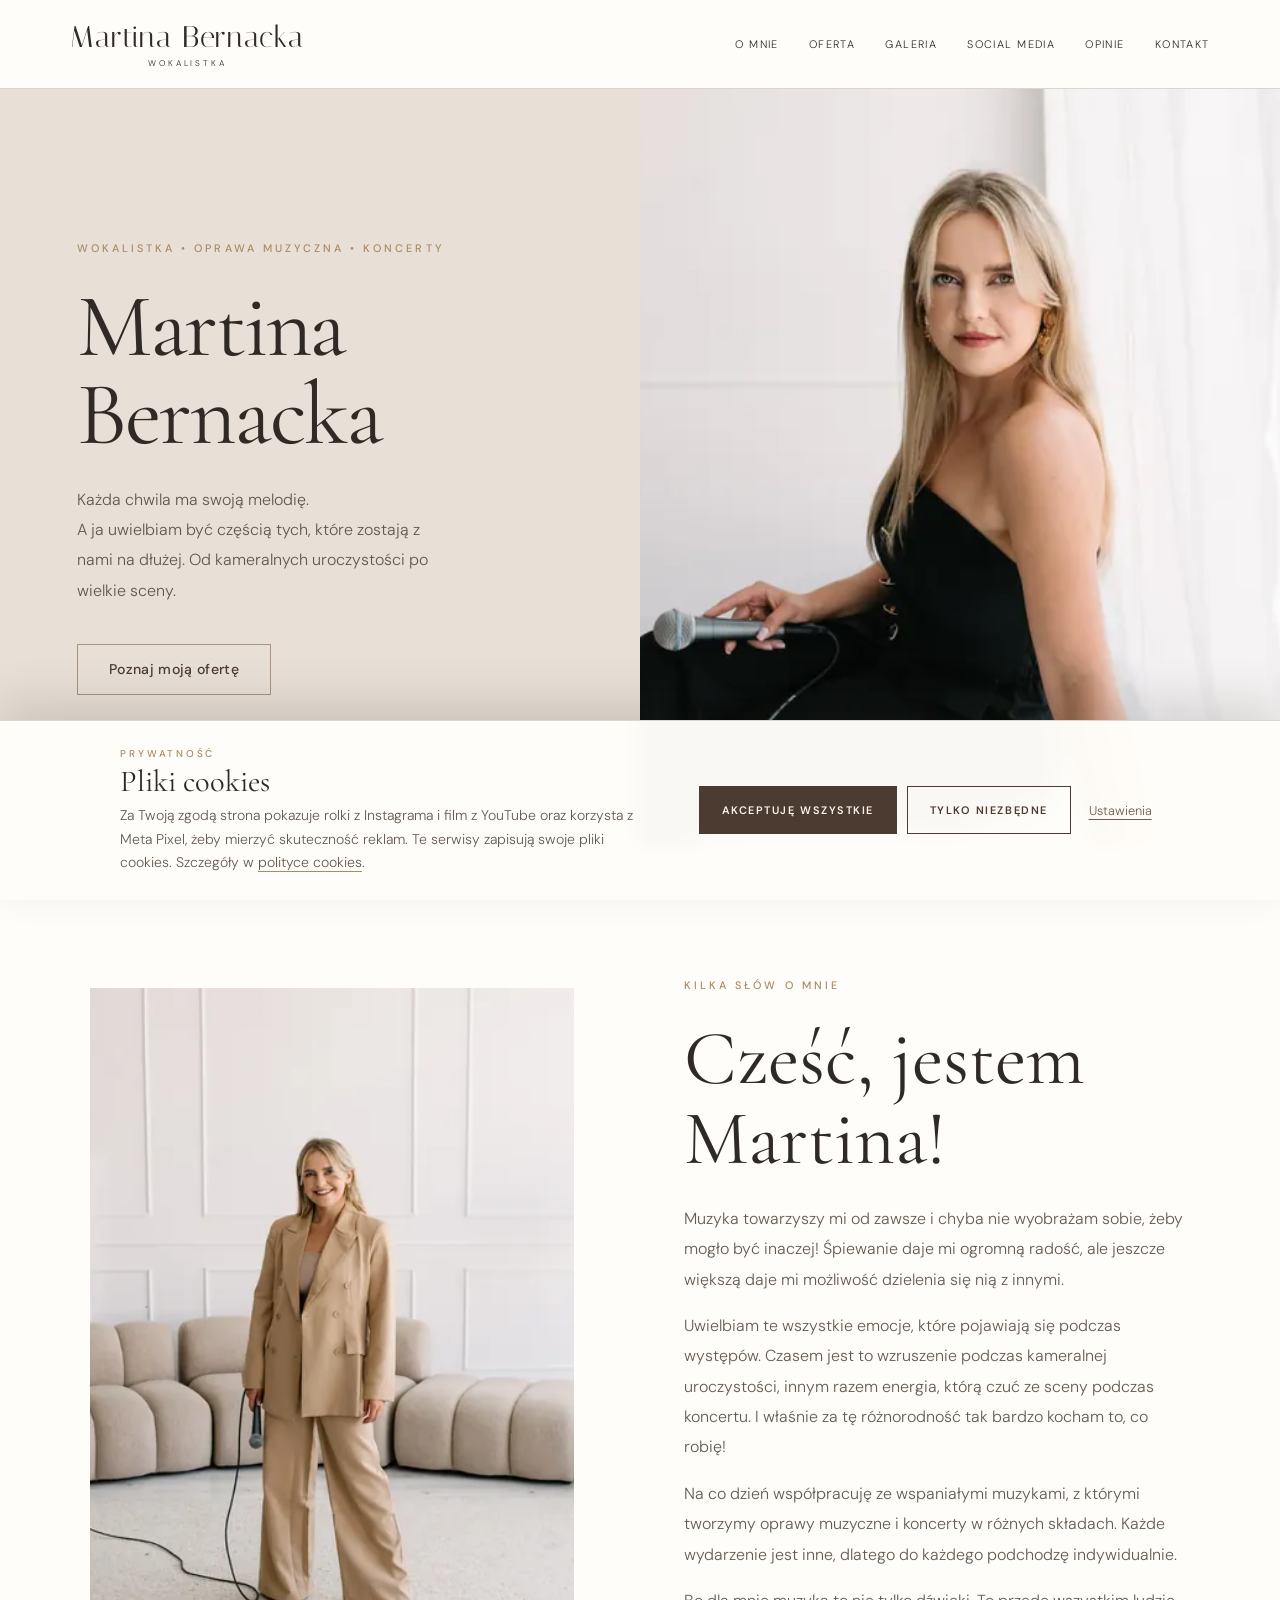
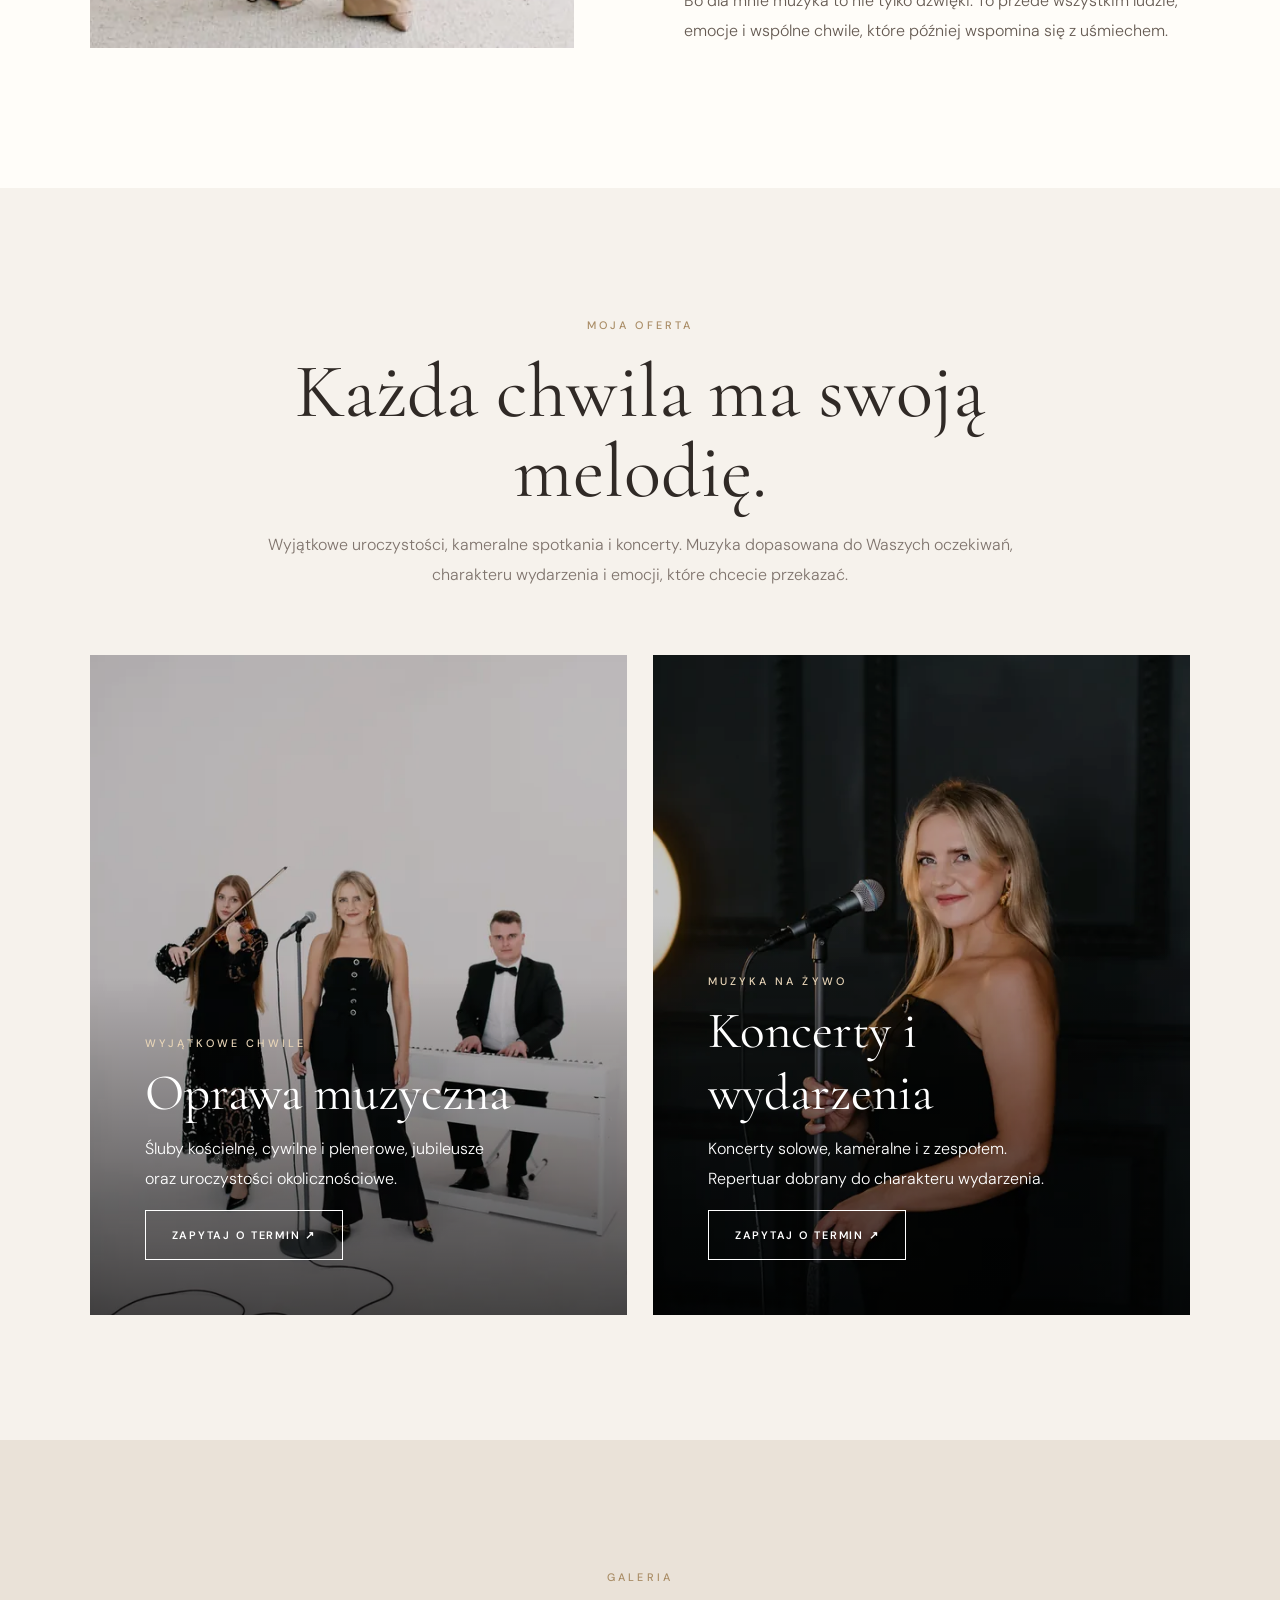
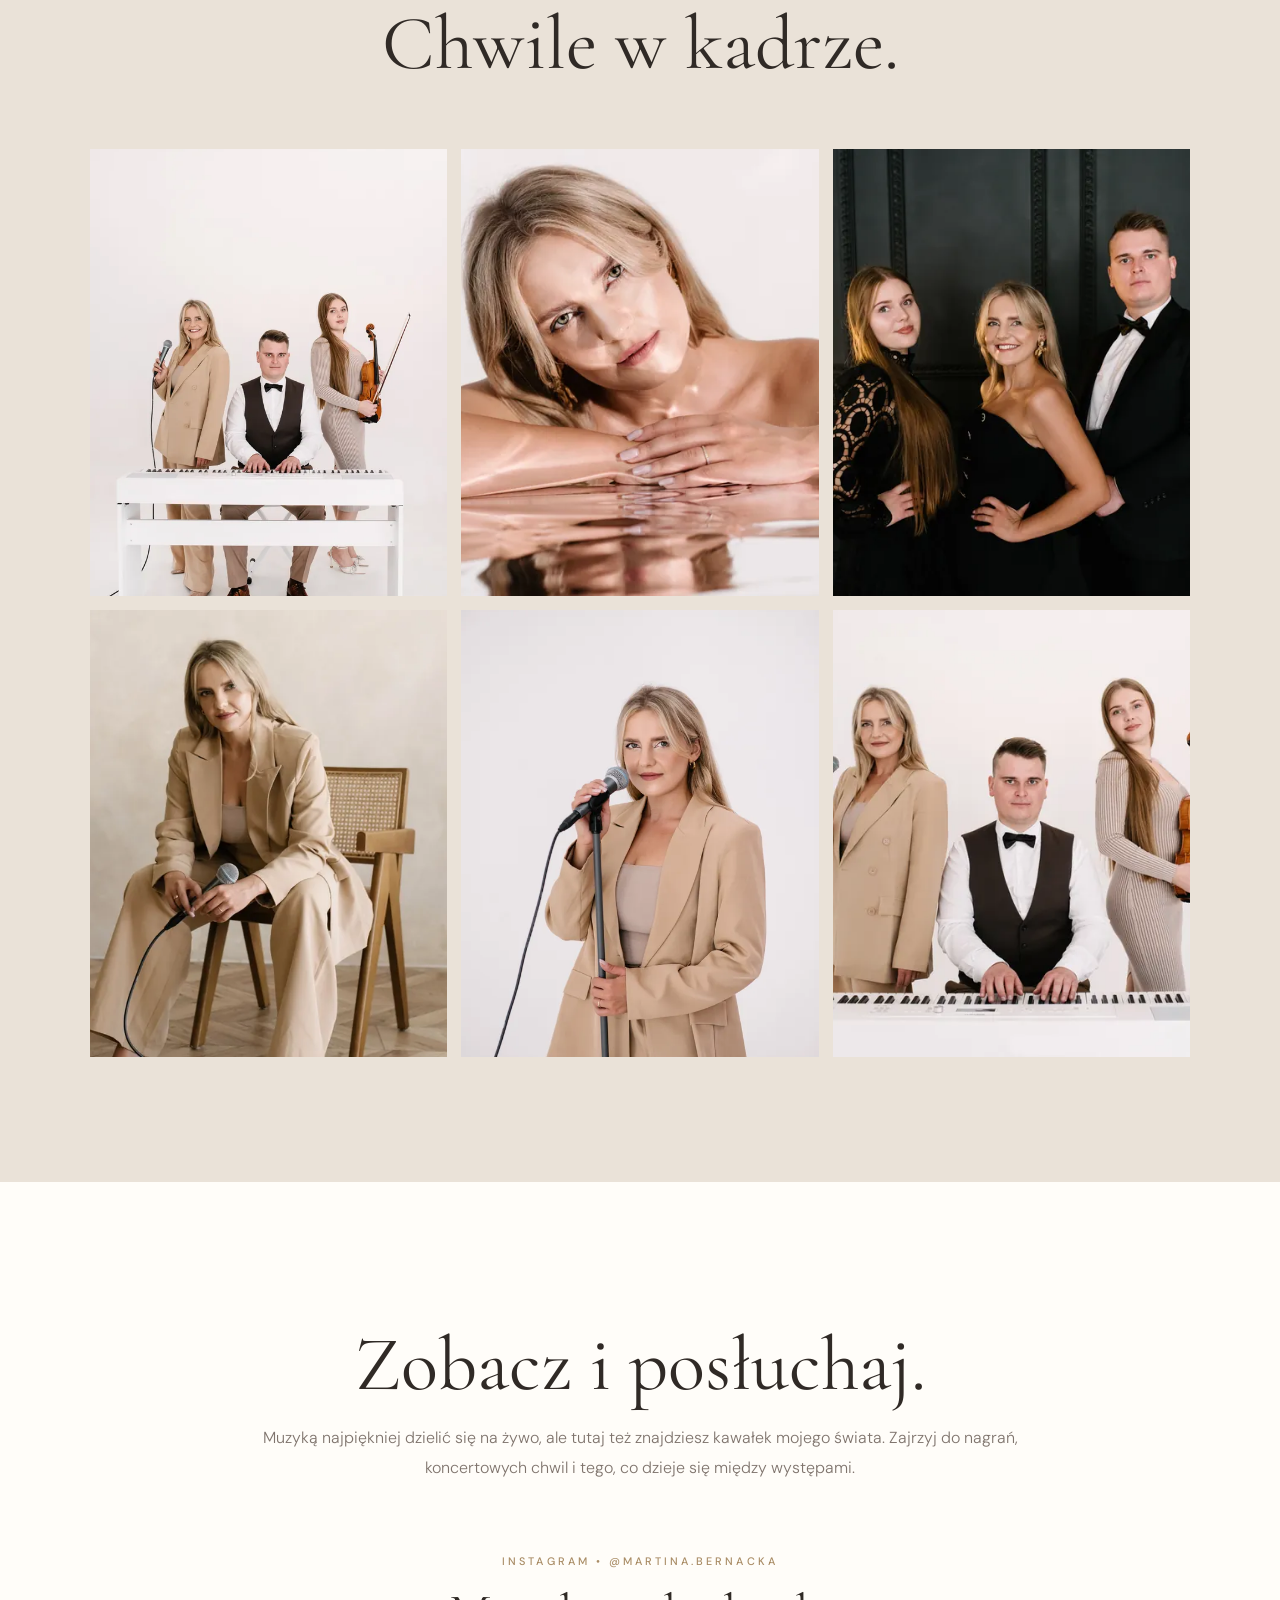
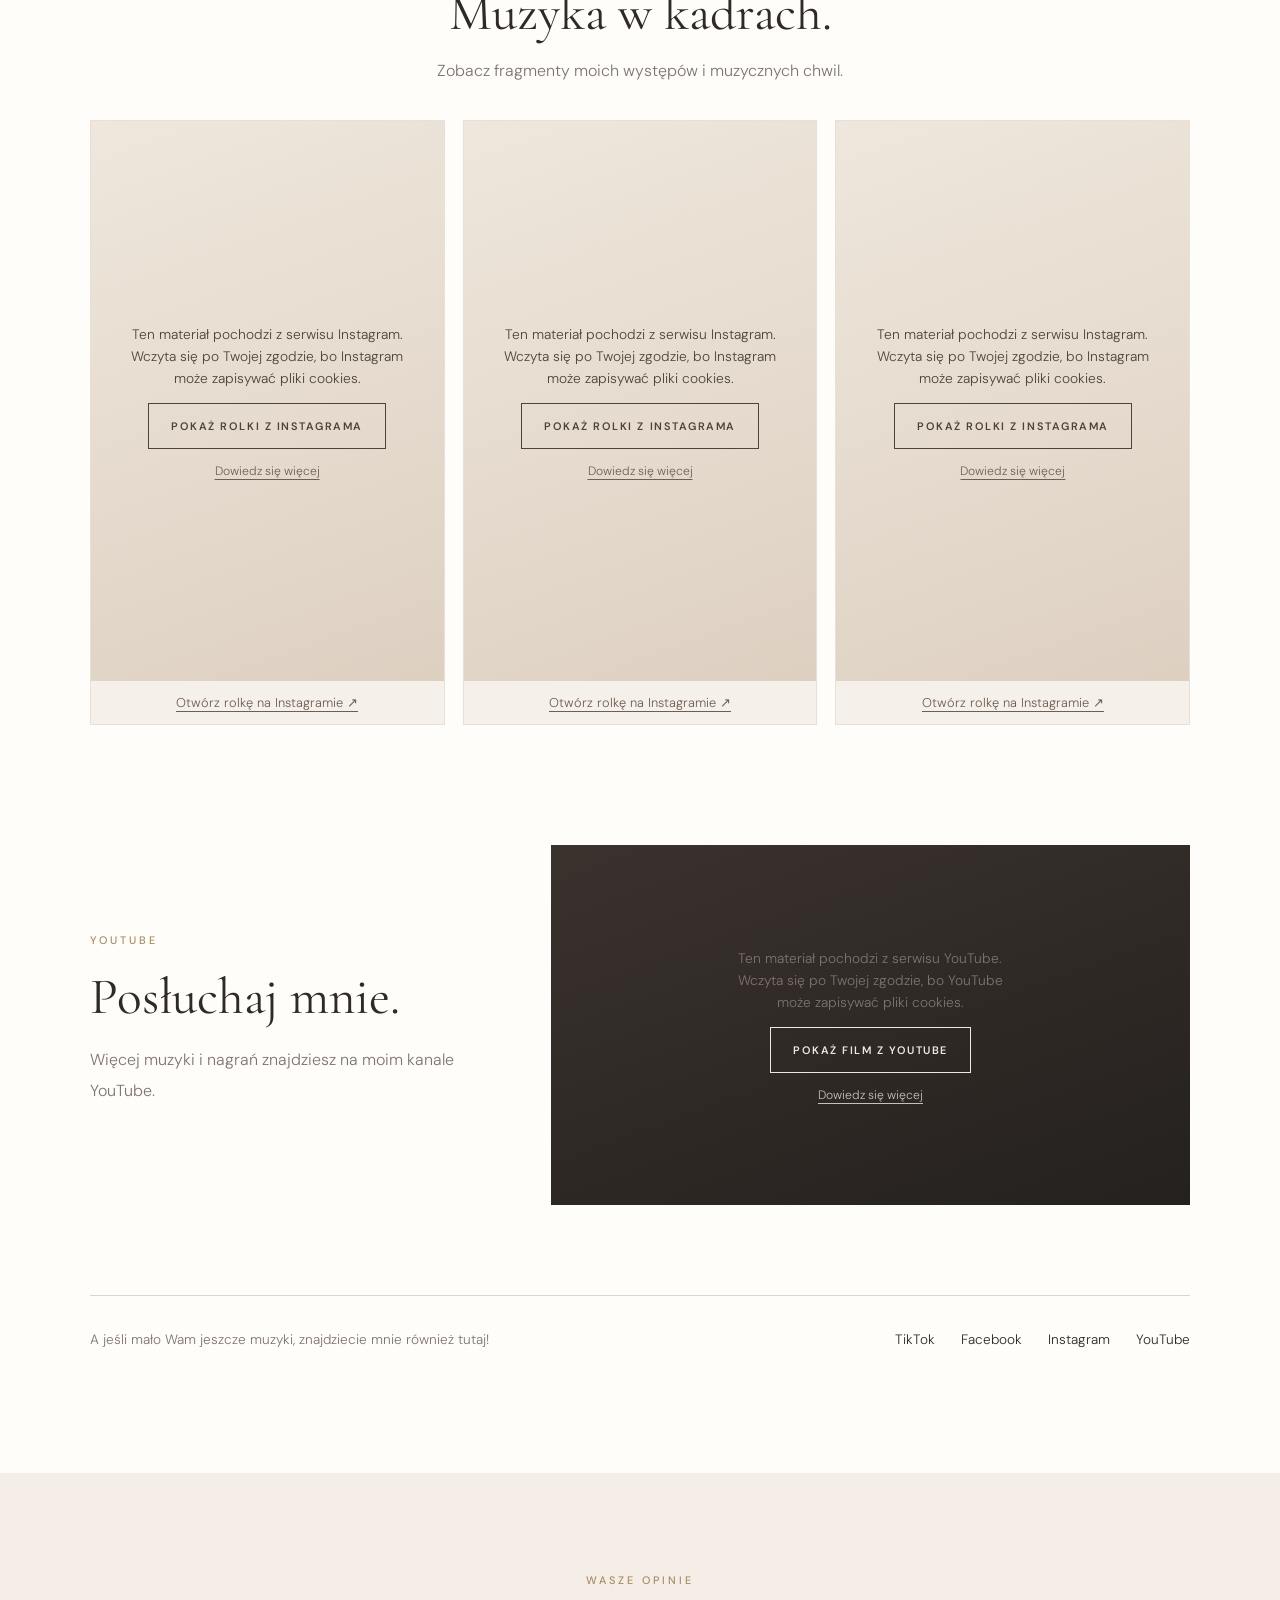
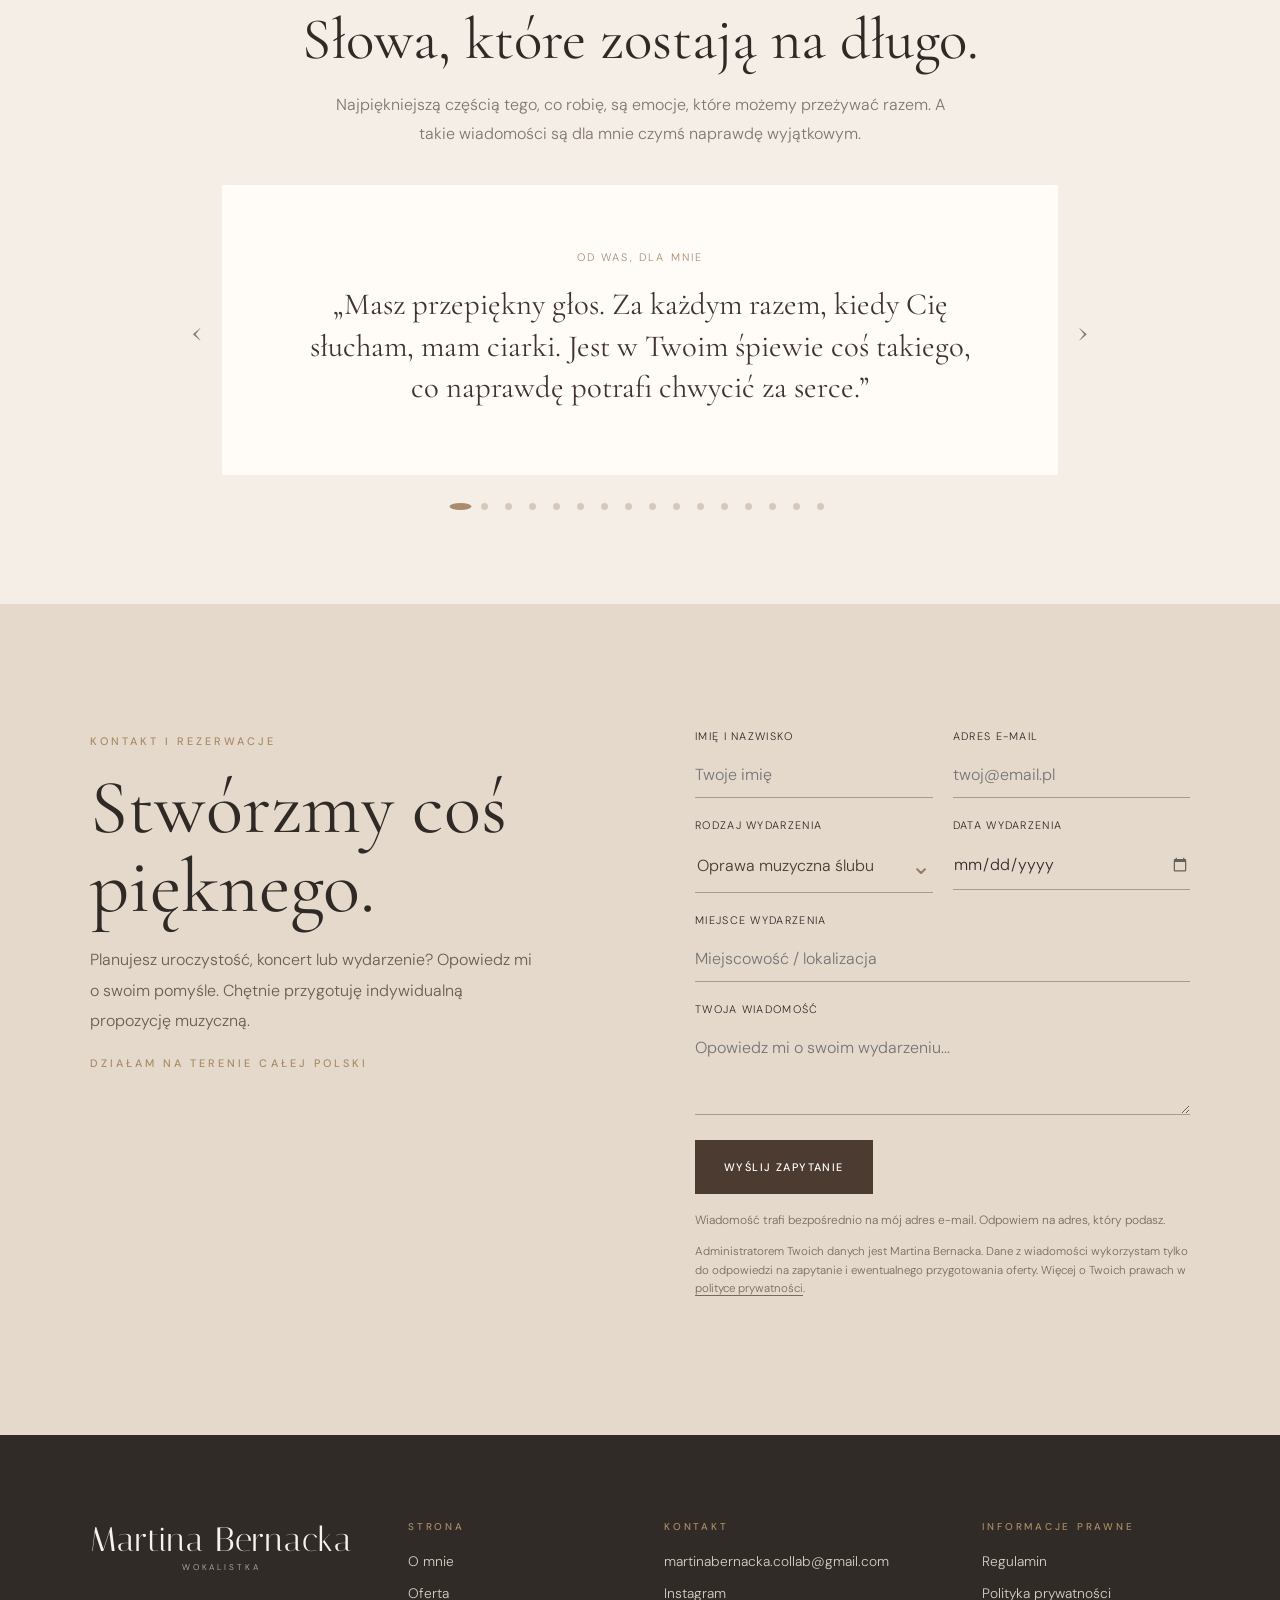
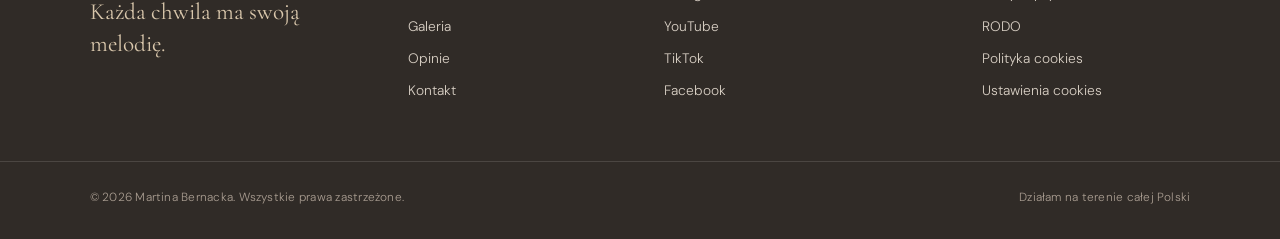
==== commit 25ab6021: "perf: dokładne sizes zdjęć, etykiety rolek zgodne z tekstem" ====
--- a/index.html
+++ b/index.html
@@ -2,4 +2,4 @@
 
 <html lang="pl"><head><meta charset="utf-8"/><meta content="width=device-width, initial-scale=1" name="viewport"/><meta content="#fffdf9" name="theme-color"/><meta name="apple-mobile-web-app-title" content="M. Bernacka"/><meta content="Wokalistka Martina Bernacka z Opolszczyzny. Oprawa muzyczna ślubu w kościele, ślubów cywilnych i plenerowych, jubileuszy oraz koncerty. Cała Polska." name="description"/><meta name="keywords" content="oprawa muzyczna ślubu w kościele, oprawa muzyczna ślubu, oprawa muzyczna mszy ślubnej, śpiew na ślubie, wokalistka na ślub, ślub kościelny, ślub cywilny, ślub plenerowy, oprawa muzyczna jubileuszu, koncerty, oprawa muzyczna ślubu Opole, oprawa muzyczna ślubu opolskie, oprawa muzyczna ślubu Opolszczyzna, oprawa muzyczna ślubu dolnośląskie, oprawa muzyczna ślubu kujawsko-pomorskie, oprawa muzyczna ślubu lubelskie, oprawa muzyczna ślubu lubuskie, oprawa muzyczna ślubu łódzkie, oprawa muzyczna ślubu małopolskie, oprawa muzyczna ślubu mazowieckie, oprawa muzyczna ślubu podkarpackie, oprawa muzyczna ślubu podlaskie, oprawa muzyczna ślubu pomorskie, oprawa muzyczna ślubu śląskie, oprawa muzyczna ślubu świętokrzyskie, oprawa muzyczna ślubu warmińsko-mazurskie, oprawa muzyczna ślubu wielkopolskie, oprawa muzyczna ślubu zachodniopomorskie, Martina Bernacka, wokalistka"/><meta name="author" content="Martina Bernacka"/><meta name="robots" content="index, follow"/><title>Oprawa muzyczna ślubu w kościele | Martina Bernacka, wokalistka</title><link rel="canonical" href="https://martinabernacka.com/"/><meta property="og:type" content="website"/><meta property="og:site_name" content="Martina Bernacka"/><meta property="og:locale" content="pl_PL"/><meta property="og:url" content="https://martinabernacka.com/"/><meta property="og:title" content="Oprawa muzyczna ślubu w kościele | Martina Bernacka, wokalistka"/><meta property="og:description" content="Wokalistka Martina Bernacka z Opolszczyzny. Oprawa muzyczna ślubu w kościele, ślubów cywilnych i plenerowych, jubileuszy oraz koncerty. Cała Polska."/><meta property="og:image" content="https://martinabernacka.com/assets/img/og-image.jpg"/><meta property="og:image:width" content="1200"/><meta property="og:image:height" content="630"/><meta property="og:image:alt" content="Martina Bernacka z mikrofonem przy oknie"/><meta name="twitter:card" content="summary_large_image"/><meta name="twitter:title" content="Oprawa muzyczna ślubu w kościele | Martina Bernacka, wokalistka"/><meta name="twitter:description" content="Wokalistka Martina Bernacka z Opolszczyzny. Oprawa muzyczna ślubu w kościele, ślubów cywilnych i plenerowych, jubileuszy oraz koncerty. Cała Polska."/><meta name="twitter:image" content="https://martinabernacka.com/assets/img/og-image.jpg"/><script type="application/ld+json">{"@context": "https://schema.org", "@graph": [{"@type": "WebSite", "@id": "https://martinabernacka.com/#strona", "name": "Martina Bernacka", "url": "https://martinabernacka.com/", "inLanguage": "pl-PL"}, {"@type": "Person", "@id": "https://martinabernacka.com/#martina", "name": "Martina Bernacka", "jobTitle": "Wokalistka", "description": "Wokalistka. Oprawa muzyczna uroczystości, koncerty i wydarzenia. Oprawy muzyczne i koncerty w różnych składach, ze współpracującymi muzykami.", "url": "https://martinabernacka.com/", "image": "https://martinabernacka.com/assets/img/og-image.jpg", "email": "martinabernacka.collab@gmail.com", "areaServed": [{"@type": "Country", "name": "Polska"}, {"@type": "AdministrativeArea", "name": "województwo dolnośląskie"}, {"@type": "AdministrativeArea", "name": "województwo kujawsko-pomorskie"}, {"@type": "AdministrativeArea", "name": "województwo lubelskie"}, {"@type": "AdministrativeArea", "name": "województwo lubuskie"}, {"@type": "AdministrativeArea", "name": "województwo łódzkie"}, {"@type": "AdministrativeArea", "name": "województwo małopolskie"}, {"@type": "AdministrativeArea", "name": "województwo mazowieckie"}, {"@type": "AdministrativeArea", "name": "województwo opolskie"}, {"@type": "AdministrativeArea", "name": "województwo podkarpackie"}, {"@type": "AdministrativeArea", "name": "województwo podlaskie"}, {"@type": "AdministrativeArea", "name": "województwo pomorskie"}, {"@type": "AdministrativeArea", "name": "województwo śląskie"}, {"@type": "AdministrativeArea", "name": "województwo świętokrzyskie"}, {"@type": "AdministrativeArea", "name": "województwo warmińsko-mazurskie"}, {"@type": "AdministrativeArea", "name": "województwo wielkopolskie"}, {"@type": "AdministrativeArea", "name": "województwo zachodniopomorskie"}], "knowsAbout": ["oprawa muzyczna ślubu w kościele", "oprawa muzyczna ślubu cywilnego", "oprawa muzyczna ślubu plenerowego", "oprawa muzyczna jubileuszu", "koncerty"], "sameAs": ["https://www.instagram.com/martina.bernacka/", "https://www.youtube.com/channel/UC1nf4XpLBBJtvFT8xslhd0Q", "https://www.tiktok.com/@martina.bernacka", "https://www.facebook.com/martina.tiszbierek/"], "homeLocation": {"@type": "Place", "name": "Opolszczyzna", "address": {"@type": "PostalAddress", "addressRegion": "województwo opolskie", "addressCountry": "PL"}}}, {"@type": "Service", "@id": "https://martinabernacka.com/#oprawa-muzyczna", "name": "Oprawa muzyczna ślubu w kościele i uroczystości", "serviceType": "Oprawa muzyczna", "description": "Śluby kościelne, cywilne i plenerowe, jubileusze oraz uroczystości okolicznościowe. Muzyka dopasowana do oczekiwań, charakteru wydarzenia i emocji.", "provider": {"@id": "https://martinabernacka.com/#martina"}, "areaServed": [{"@type": "Country", "name": "Polska"}, {"@type": "AdministrativeArea", "name": "województwo dolnośląskie"}, {"@type": "AdministrativeArea", "name": "województwo kujawsko-pomorskie"}, {"@type": "AdministrativeArea", "name": "województwo lubelskie"}, {"@type": "AdministrativeArea", "name": "województwo lubuskie"}, {"@type": "AdministrativeArea", "name": "województwo łódzkie"}, {"@type": "AdministrativeArea", "name": "województwo małopolskie"}, {"@type": "AdministrativeArea", "name": "województwo mazowieckie"}, {"@type": "AdministrativeArea", "name": "województwo opolskie"}, {"@type": "AdministrativeArea", "name": "województwo podkarpackie"}, {"@type": "AdministrativeArea", "name": "województwo podlaskie"}, {"@type": "AdministrativeArea", "name": "województwo pomorskie"}, {"@type": "AdministrativeArea", "name": "województwo śląskie"}, {"@type": "AdministrativeArea", "name": "województwo świętokrzyskie"}, {"@type": "AdministrativeArea", "name": "województwo warmińsko-mazurskie"}, {"@type": "AdministrativeArea", "name": "województwo wielkopolskie"}, {"@type": "AdministrativeArea", "name": "województwo zachodniopomorskie"}], "inLanguage": "pl-PL"}, {"@type": "Service", "@id": "https://martinabernacka.com/#koncerty", "name": "Koncerty i wydarzenia", "serviceType": "Koncerty", "description": "Koncerty solowe, kameralne i z zespołem. Repertuar dobrany do charakteru wydarzenia.", "provider": {"@id": "https://martinabernacka.com/#martina"}, "areaServed": [{"@type": "Country", "name": "Polska"}, {"@type": "AdministrativeArea", "name": "województwo dolnośląskie"}, {"@type": "AdministrativeArea", "name": "województwo kujawsko-pomorskie"}, {"@type": "AdministrativeArea", "name": "województwo lubelskie"}, {"@type": "AdministrativeArea", "name": "województwo lubuskie"}, {"@type": "AdministrativeArea", "name": "województwo łódzkie"}, {"@type": "AdministrativeArea", "name": "województwo małopolskie"}, {"@type": "AdministrativeArea", "name": "województwo mazowieckie"}, {"@type": "AdministrativeArea", "name": "województwo opolskie"}, {"@type": "AdministrativeArea", "name": "województwo podkarpackie"}, {"@type": "AdministrativeArea", "name": "województwo podlaskie"}, {"@type": "AdministrativeArea", "name": "województwo pomorskie"}, {"@type": "AdministrativeArea", "name": "województwo śląskie"}, {"@type": "AdministrativeArea", "name": "województwo świętokrzyskie"}, {"@type": "AdministrativeArea", "name": "województwo warmińsko-mazurskie"}, {"@type": "AdministrativeArea", "name": "województwo wielkopolskie"}, {"@type": "AdministrativeArea", "name": "województwo zachodniopomorskie"}], "inLanguage": "pl-PL"}]}</script><link rel="icon" href="favicon.svg" type="image/svg+xml"/><link rel="icon" href="assets/icons/favicon-32.png" type="image/png" sizes="32x32"/><link rel="apple-touch-icon" href="assets/icons/apple-touch-icon.png"/><link rel="manifest" href="site.webmanifest"/><link rel="preload" href="assets/fonts/dm-sans-latin-3.woff2" as="font" type="font/woff2" crossorigin/><link rel="preload" href="assets/fonts/cormorant-garamond-latin-1.woff2" as="font" type="font/woff2" crossorigin/><link rel="preload" href="assets/fonts/italiana-latin-4.woff2" as="font" type="font/woff2" crossorigin/><!-- css:start --><style>
 @font-face {font-family: 'Cormorant Garamond';font-style: normal;font-weight: 400;font-display: swap;src: url(assets/fonts/cormorant-garamond-latin-ext-0.woff2) format('woff2');unicode-range: U+0100-02BA, U+02BD-02C5, U+02C7-02CC, U+02CE-02D7, U+02DD-02FF, U+0304, U+0308, U+0329, U+1D00-1DBF, U+1E00-1E9F, U+1EF2-1EFF, U+2020, U+20A0-20AB, U+20AD-20C4, U+2113, U+2C60-2C7F, U+A720-A7FF;}@font-face {font-family: 'Cormorant Garamond';font-style: normal;font-weight: 400;font-display: swap;src: url(assets/fonts/cormorant-garamond-latin-1.woff2) format('woff2');unicode-range: U+0000-00FF, U+0131, U+0152-0153, U+02BB-02BC, U+02C6, U+02DA, U+02DC, U+0304, U+0308, U+0329, U+2000-206F, U+20AC, U+2122, U+2191, U+2193, U+2212, U+2215, U+FEFF, U+FFFD;}@font-face {font-family: 'Cormorant Garamond';font-style: normal;font-weight: 500;font-display: swap;src: url(assets/fonts/cormorant-garamond-latin-ext-0.woff2) format('woff2');unicode-range: U+0100-02BA, U+02BD-02C5, U+02C7-02CC, U+02CE-02D7, U+02DD-02FF, U+0304, U+0308, U+0329, U+1D00-1DBF, U+1E00-1E9F, U+1EF2-1EFF, U+2020, U+20A0-20AB, U+20AD-20C4, U+2113, U+2C60-2C7F, U+A720-A7FF;}@font-face {font-family: 'Cormorant Garamond';font-style: normal;font-weight: 500;font-display: swap;src: url(assets/fonts/cormorant-garamond-latin-1.woff2) format('woff2');unicode-range: U+0000-00FF, U+0131, U+0152-0153, U+02BB-02BC, U+02C6, U+02DA, U+02DC, U+0304, U+0308, U+0329, U+2000-206F, U+20AC, U+2122, U+2191, U+2193, U+2212, U+2215, U+FEFF, U+FFFD;}@font-face {font-family: 'Cormorant Garamond';font-style: normal;font-weight: 600;font-display: swap;src: url(assets/fonts/cormorant-garamond-latin-ext-0.woff2) format('woff2');unicode-range: U+0100-02BA, U+02BD-02C5, U+02C7-02CC, U+02CE-02D7, U+02DD-02FF, U+0304, U+0308, U+0329, U+1D00-1DBF, U+1E00-1E9F, U+1EF2-1EFF, U+2020, U+20A0-20AB, U+20AD-20C4, U+2113, U+2C60-2C7F, U+A720-A7FF;}@font-face {font-family: 'Cormorant Garamond';font-style: normal;font-weight: 600;font-display: swap;src: url(assets/fonts/cormorant-garamond-latin-1.woff2) format('woff2');unicode-range: U+0000-00FF, U+0131, U+0152-0153, U+02BB-02BC, U+02C6, U+02DA, U+02DC, U+0304, U+0308, U+0329, U+2000-206F, U+20AC, U+2122, U+2191, U+2193, U+2212, U+2215, U+FEFF, U+FFFD;}@font-face {font-family: 'DM Sans';font-style: normal;font-weight: 300;font-display: swap;src: url(assets/fonts/dm-sans-latin-ext-2.woff2) format('woff2');unicode-range: U+0100-02BA, U+02BD-02C5, U+02C7-02CC, U+02CE-02D7, U+02DD-02FF, U+0304, U+0308, U+0329, U+1D00-1DBF, U+1E00-1E9F, U+1EF2-1EFF, U+2020, U+20A0-20AB, U+20AD-20C4, U+2113, U+2C60-2C7F, U+A720-A7FF;}@font-face {font-family: 'DM Sans';font-style: normal;font-weight: 300;font-display: swap;src: url(assets/fonts/dm-sans-latin-3.woff2) format('woff2');unicode-range: U+0000-00FF, U+0131, U+0152-0153, U+02BB-02BC, U+02C6, U+02DA, U+02DC, U+0304, U+0308, U+0329, U+2000-206F, U+20AC, U+2122, U+2191, U+2193, U+2212, U+2215, U+FEFF, U+FFFD;}@font-face {font-family: 'DM Sans';font-style: normal;font-weight: 400;font-display: swap;src: url(assets/fonts/dm-sans-latin-ext-2.woff2) format('woff2');unicode-range: U+0100-02BA, U+02BD-02C5, U+02C7-02CC, U+02CE-02D7, U+02DD-02FF, U+0304, U+0308, U+0329, U+1D00-1DBF, U+1E00-1E9F, U+1EF2-1EFF, U+2020, U+20A0-20AB, U+20AD-20C4, U+2113, U+2C60-2C7F, U+A720-A7FF;}@font-face {font-family: 'DM Sans';font-style: normal;font-weight: 400;font-display: swap;src: url(assets/fonts/dm-sans-latin-3.woff2) format('woff2');unicode-range: U+0000-00FF, U+0131, U+0152-0153, U+02BB-02BC, U+02C6, U+02DA, U+02DC, U+0304, U+0308, U+0329, U+2000-206F, U+20AC, U+2122, U+2191, U+2193, U+2212, U+2215, U+FEFF, U+FFFD;}@font-face {font-family: 'DM Sans';font-style: normal;font-weight: 500;font-display: swap;src: url(assets/fonts/dm-sans-latin-ext-2.woff2) format('woff2');unicode-range: U+0100-02BA, U+02BD-02C5, U+02C7-02CC, U+02CE-02D7, U+02DD-02FF, U+0304, U+0308, U+0329, U+1D00-1DBF, U+1E00-1E9F, U+1EF2-1EFF, U+2020, U+20A0-20AB, U+20AD-20C4, U+2113, U+2C60-2C7F, U+A720-A7FF;}@font-face {font-family: 'DM Sans';font-style: normal;font-weight: 500;font-display: swap;src: url(assets/fonts/dm-sans-latin-3.woff2) format('woff2');unicode-range: U+0000-00FF, U+0131, U+0152-0153, U+02BB-02BC, U+02C6, U+02DA, U+02DC, U+0304, U+0308, U+0329, U+2000-206F, U+20AC, U+2122, U+2191, U+2193, U+2212, U+2215, U+FEFF, U+FFFD;}@font-face {font-family: 'DM Sans';font-style: normal;font-weight: 600;font-display: swap;src: url(assets/fonts/dm-sans-latin-ext-2.woff2) format('woff2');unicode-range: U+0100-02BA, U+02BD-02C5, U+02C7-02CC, U+02CE-02D7, U+02DD-02FF, U+0304, U+0308, U+0329, U+1D00-1DBF, U+1E00-1E9F, U+1EF2-1EFF, U+2020, U+20A0-20AB, U+20AD-20C4, U+2113, U+2C60-2C7F, U+A720-A7FF;}@font-face {font-family: 'DM Sans';font-style: normal;font-weight: 600;font-display: swap;src: url(assets/fonts/dm-sans-latin-3.woff2) format('woff2');unicode-range: U+0000-00FF, U+0131, U+0152-0153, U+02BB-02BC, U+02C6, U+02DA, U+02DC, U+0304, U+0308, U+0329, U+2000-206F, U+20AC, U+2122, U+2191, U+2193, U+2212, U+2215, U+FEFF, U+FFFD;}@font-face {font-family: 'Italiana';font-style: normal;font-weight: 400;font-display: swap;src: url(assets/fonts/italiana-latin-4.woff2) format('woff2');unicode-range: U+0000-00FF, U+0131, U+0152-0153, U+02BB-02BC, U+02C6, U+02DA, U+02DC, U+0304, U+0308, U+0329, U+2000-206F, U+20AC, U+2122, U+2191, U+2193, U+2212, U+2215, U+FEFF, U+FFFD;}:root{--ink:#302a26;--muted:#7f746d;--cream:#f6f2ec;--white:#fffdf9;--gold:#a98c65;--line:#ded5ca}*{box-sizing:border-box}html{scroll-behavior:smooth}body{margin:0;color:var(--ink);background:var(--cream);font-family:'DM Sans',sans-serif;font-weight:300}a{color:inherit;text-decoration:none}button,input,textarea,select{font:inherit}img{width:100%;display:block;object-fit:cover}h1,h2,h3,p{margin-top:0}h1,h2,h3,.serif{font-family:"Cormorant Garamond",Georgia,serif;font-weight:400}h1{font-size:clamp(4rem,8vw,9rem);line-height:.98;letter-spacing:-.025em}h2{font-size:clamp(3.2rem,6vw,6.6rem);line-height:1.04}h3{font-size:clamp(2rem,3vw,3.2rem)}p{line-height:1.9}.eyebrow{font-size:.68rem;letter-spacing:.28em;text-transform:uppercase;font-weight:500;color:var(--gold)}.btn{display:inline-flex;align-items:center;justify-content:center;gap:24px;padding:17px 26px;border:1px solid var(--ink);text-transform:uppercase;letter-spacing:.16em;font-size:.68rem;font-weight:600;transition:.3s;background:transparent;cursor:pointer}.btn:hover{background:var(--ink);color:white}.btn.light{color:white;border-color:white}.btn.light:hover{background:white;color:var(--ink)}header{height:88px;display:flex;align-items:center;justify-content:space-between;padding:0 5.5%;background:var(--white);position:relative;z-index:5}.brand{font-family:Italiana,serif;font-size:1.9rem;letter-spacing:.025em}.brand small{font-family:'DM Sans',sans-serif;display:block;text-align:center;font-size:.52rem;letter-spacing:.35em;margin-top:3px}nav{display:flex;align-items:center;gap:30px}nav a{font-size:.68rem;text-transform:uppercase;letter-spacing:.13em}nav a:hover{color:var(--gold)}.menu{display:none;border:0;background:none;font-size:24px}.hero{min-height:690px;height:calc(100svh - 88px);max-height:920px;display:grid;grid-template-columns:52% 48%;background:#e8dfd6}.hero-copy{display:flex;flex-direction:column;justify-content:center;padding:8% 10.5%;position:relative}.hero-copy .eyebrow{margin-bottom:28px}.hero-copy h1{margin-bottom:26px}.hero-copy p{max-width:380px;color:#62584f;margin-bottom:38px}.hero-image{height:100%;min-height:0;overflow:hidden}.hero-image img{height:100%;object-position:center 34%}.scroll{position:static;display:block;margin-top:55px;font-size:.62rem;letter-spacing:.2em;text-transform:uppercase;color:#7e7167}.section{padding:125px 7%}.section-head{text-align:center;max-width:760px;margin:0 auto 65px}.section-head h2{margin:18px 0}.section-head p{color:var(--muted)}.about{display:grid;grid-template-columns:44% 1fr;gap:10%;align-items:center;background:var(--white)}.about img{height:660px;object-position:center 34%}.about .copy{max-width:580px}.about h2{margin:25px 0;font-family:"Cormorant Garamond",Georgia,serif;font-weight:400}.about p{color:#665b53}.signature{font-family:Italiana,serif;font-size:2.4rem;color:var(--gold);margin-top:30px}.offers{background:var(--cream)}.offer-grid{display:grid;grid-template-columns:1fr 1fr;gap:26px}.offer{position:relative;overflow:hidden;height:660px;background:#d2c4b8}.offer img{height:100%;transition:transform .7s;filter:brightness(.77)}.offer:hover img{transform:scale(1.035)}.offer .overlay{position:absolute;inset:auto 0 0;padding:55px;color:white;background:linear-gradient(transparent,rgba(0,0,0,.62))}.offer h3{font-size:clamp(2.6rem,4vw,4.4rem);margin:10px 0}.offer p{max-width:360px}.offer .eyebrow{color:#e7d4b7}.quote{padding:100px 12%;text-align:center;background:#dcd0c1}.quote p{font-family:Italiana,serif;font-size:clamp(2.2rem,4vw,4.6rem);line-height:1.3;margin:0}.formats{background:var(--white)}.format-grid{display:grid;grid-template-columns:repeat(3,1fr);gap:35px}.format{padding:30px 0;border-top:1px solid var(--line)}.format .num{color:var(--gold);font-size:.75rem}.format h3{font-size:2.4rem;margin:20px 0 14px}.format p{color:var(--muted);font-size:.94rem}.gallery{background:#eae2d8}.gallery-grid{display:grid;grid-template-columns:1fr 1fr 1fr;gap:15px}.gallery-grid img{height:420px;cursor:pointer;transition:opacity .25s}.gallery-grid img:hover{opacity:.83}.gallery-grid img:nth-child(2){height:510px}.gallery-grid img:nth-child(5){height:510px}.listen{text-align:center;background:var(--white)}.listen p{max-width:570px;margin:0 auto 30px;color:var(--muted)}.contact{display:grid;grid-template-columns:1fr 1fr;gap:10%;background:#e5d9cc}.contact h2{margin:18px 0}.contact .intro{max-width:450px;color:#675d54}.contact form{display:grid;grid-template-columns:1fr 1fr;gap:20px}label{font-size:.68rem;letter-spacing:.12em;text-transform:uppercase;display:block;margin-bottom:9px}input,select,textarea{width:100%;border:0;border-bottom:1px solid #aa9b8c;padding:12px 0;background:transparent;outline:none;border-radius:0;color:var(--ink)}input:focus,textarea:focus,select:focus{border-bottom-color:#49372c}.full{grid-column:1/-1}textarea{resize:vertical;min-height:90px}footer{background:#302b27;color:#eee8df;padding:55px 7%;display:flex;align-items:center;justify-content:space-between;gap:25px}footer p{font-size:.75rem;color:#c1b6ab;margin:0}footer a{font-size:.8rem}#lightbox{position:fixed;inset:0;background:rgba(15,13,12,.94);z-index:50;display:none;align-items:center;justify-content:center;padding:55px}#lightbox.open{display:flex}#lightbox img{max-height:90vh;max-width:90vw;width:auto}#lightbox button{position:absolute;top:15px;right:25px;border:0;background:none;color:white;font-size:38px;cursor:pointer}@media(max-width:900px){header{height:76px}.menu{display:block}nav{display:none;position:absolute;top:76px;left:0;right:0;background:var(--white);padding:30px;flex-direction:column;align-items:flex-start}nav.open{display:flex}.hero{height:auto;min-height:0;grid-template-columns:1fr}.hero-image{height:62vh;min-height:400px;grid-row:1}.hero-copy{padding:75px 8% 95px}.scroll{margin-top:42px}.section{padding:85px 6%}.about{grid-template-columns:1fr;gap:45px}.about img{height:540px}.offer-grid{grid-template-columns:1fr}.offer{height:560px}.format-grid{grid-template-columns:1fr;gap:10px}.gallery-grid{grid-template-columns:1fr 1fr}.gallery-grid img,.gallery-grid img:nth-child(2),.gallery-grid img:nth-child(5){height:320px}.contact{grid-template-columns:1fr;gap:30px}footer{flex-direction:column;text-align:center}}@media(max-width:540px){.brand{font-size:1.55rem}h1{font-size:4.7rem}.hero-image{height:55vh;min-height:340px}.hero-copy{padding-top:60px}.section{padding:70px 6%}.about img{height:450px}.offer{height:460px}.offer .overlay{padding:30px}.gallery-grid{gap:8px}.gallery-grid img,.gallery-grid img:nth-child(2),.gallery-grid img:nth-child(5){height:240px}.contact form{grid-template-columns:1fr}.quote{padding:75px 7%}}.offers .section-head h2{font-family:"Cormorant Garamond",Georgia,serif;font-weight:400}.social-showcase{background:var(--white)}.social-showcase .section-head{max-width:780px;margin:0 auto 65px;text-align:center}.social-showcase .section-head h2{font-family:"Cormorant Garamond",Georgia,serif;font-weight:400}.social-feature{display:grid;grid-template-columns:1fr 1fr;min-height:450px;background:#eee7df}.social-feature-copy{padding:clamp(35px,5vw,85px);display:flex;flex-direction:column;align-items:flex-start;justify-content:center}.social-feature h3,.social-youtube h3{font-family:"Cormorant Garamond",Georgia,serif;font-weight:400;font-size:clamp(2.6rem,4vw,4.4rem);line-height:1.1;margin:20px 0}.social-feature p,.social-youtube p{color:var(--muted);max-width:420px}.social-feature .btn{margin-top:16px}.social-subtle{font-size:.83rem;color:var(--muted);margin-top:24px;text-decoration:underline;text-underline-offset:5px}.social-video-poster{position:relative;min-height:420px;background:linear-gradient(145deg,#cbbeb1,#8f7e72);display:flex;align-items:center;justify-content:center;overflow:hidden}.social-video-poster:before{content:"";position:absolute;inset:14px;border:1px solid rgba(255,255,255,.5)}.social-play{display:grid;place-items:center;width:78px;height:78px;border:1px solid white;border-radius:50%;font-size:23px;color:white;padding-left:4px;transition:transform .2s}.social-video-poster:hover .social-play{transform:scale(1.12)}.social-video-label{position:absolute;bottom:36px;left:35px;right:35px;color:white;letter-spacing:.1em;font-size:.78rem;text-transform:uppercase;display:flex;justify-content:space-between}.social-youtube{display:grid;grid-template-columns:.75fr 1.25fr;align-items:center;gap:7%;padding:90px 0;border-bottom:1px solid var(--line)}.youtube-frame{width:100%;aspect-ratio:16/9;background:#25211e}.youtube-frame iframe{width:100%;height:100%;border:0}.social-text-link{display:inline-block;margin-top:12px;border-bottom:1px solid var(--gold);padding-bottom:8px;font-size:.84rem}.social-footer{display:flex;justify-content:space-between;align-items:center;gap:30px;padding:35px 0 0;color:var(--muted);font-size:.85rem}.social-links{display:flex;flex-wrap:wrap;gap:18px 26px}.social-links a{color:var(--ink)}.social-links a:hover{text-decoration:underline;text-underline-offset:5px}@media(max-width:800px){.social-feature,.social-youtube{grid-template-columns:1fr}.social-feature-copy{padding:45px 7%}.social-video-poster{min-height:320px}.social-youtube{gap:30px;padding:65px 0}.social-footer{flex-direction:column;align-items:flex-start}.social-showcase .section-head{margin-bottom:40px}}.event-options{display:grid;grid-template-columns:repeat(2,minmax(0,1fr));gap:10px;margin-top:12px}.event-option{position:relative;cursor:pointer!important;margin:0!important}.event-option input{position:absolute;opacity:0;width:1px;height:1px}.event-option span{display:flex;align-items:center;justify-content:center;text-align:center;min-height:56px;padding:12px 14px;border:1px solid #c9b9a7;background:rgba(255,255,255,.23);color:#53463d;font-size:.88rem;line-height:1.35;letter-spacing:0;text-transform:none;transition:background .2s,border-color .2s}.event-option input:checked+span{background:#f9f5ef;border-color:#96795b;box-shadow:inset 0 0 0 1px #96795b;color:#362a22}.event-option input:focus-visible+span{outline:2px solid #96795b;outline-offset:3px}.event-option:hover span{background:#f9f5ef}@media(max-width:550px){.event-options{grid-template-columns:1fr}.event-option span{min-height:48px}}.hero-copy .hero-editorial-link{display:inline-flex;align-items:center;justify-content:center;gap:22px;padding:17px 24px;border:1px solid #aa917a;border-radius:2px;background:rgba(255,255,255,.17);color:#4b3b31;font-family:"DM Sans",sans-serif;font-size:.78rem;font-weight:500;letter-spacing:.11em;text-transform:uppercase;line-height:1.4;text-decoration:none;box-shadow:none;transition:background .25s,border-color .25s,color .25s,transform .25s}.hero-copy .hero-editorial-link::before{content:none}.hero-copy .hero-editorial-link .cta-icon{width:auto;height:auto;display:inline;color:#9e826b;border:0;border-radius:0;font:normal 17px/1 Arial,sans-serif;transition:transform .25s,color .25s}.hero-copy .hero-editorial-link:hover{background:#9e826b;border-color:#9e826b;color:#fff;gap:22px;transform:translateY(-2px)}.hero-copy .hero-editorial-link:hover .cta-icon{background:transparent;border:0;color:#fff;transform:translate(2px,-2px)}.hero-copy .hero-editorial-link:focus-visible{outline:2px solid #9e826b;outline-offset:4px}@media(max-width:540px){.hero-copy .hero-editorial-link{font-size:.73rem;letter-spacing:.08em;padding:16px 19px;gap:15px}}.hero-copy .hero-editorial-link {display:inline-flex; align-items:center; justify-content:center;padding:15px 34px; min-height:59px; gap:0;background:#41362f; color:#f8f3ec; border:1px solid #41362f;border-radius:0; box-shadow:none;font-family:"Cormorant Garamond",Georgia,serif;font-size:clamp(1.38rem,2vw,1.58rem); font-weight:500;letter-spacing:.012em; line-height:1.1; text-transform:none;transition:background .22s ease,color .22s ease,border-color .22s ease;}.hero-copy .hero-editorial-link::before,.hero-copy .hero-editorial-link::after{content:none}.hero-copy .hero-editorial-link:hover{background:#5b4b40;color:#fffaf4;border-color:#5b4b40;transform:none;gap:0}.hero-copy .hero-editorial-link:focus-visible{outline:2px solid #a98c65;outline-offset:4px}@media(max-width:540px){.hero-copy .hero-editorial-link{padding:14px 28px;min-height:55px;font-size:1.43rem;letter-spacing:.01em;gap:0}}.hero{height:auto;min-height: min(760px,calc(100svh - 88px));max-height:none;grid-template-columns:50% 50%;align-items:stretch}.hero-copy{padding:clamp(54px,7vw,110px) clamp(28px,6vw,105px);justify-content:center;min-width:0}.hero-copy h1{font-size:clamp(4rem,7vw,8rem);overflow-wrap:normal}.hero-copy .btn{background:#302a26;color:#fff;border-color:#302a26;max-width:100%;text-align:center;line-height:1.5}.hero-copy .btn:hover{background:#a98c65;border-color:#a98c65}.hero-image{height:auto;min-height:650px;overflow:hidden}.hero-image img{height:100%;width:100%;object-fit:cover;object-position:center 42%}@media(max-width:900px){.hero{display:flex;flex-direction:column;min-height:0;height:auto}.hero-image{order:0;height:clamp(350px,72vw,600px);min-height:0}.hero-image img{height:100%;object-position:center 38%}.hero-copy{order:1;padding:55px 7% 65px;background:#e8dfd6}.hero-copy h1{font-size:clamp(3.4rem,10vw,6.2rem);line-height:1.02}.hero-copy p{margin-bottom:26px}.hero-copy .btn{width:auto;min-height:52px;padding:15px 22px}}@media(max-width:540px){.hero-image{height:390px;min-height:0}.hero-image img{object-position:center 43%}.hero-copy{padding:42px 7% 55px}.hero-copy .eyebrow{font-size:.58rem;line-height:1.7;letter-spacing:.18em;margin-bottom:16px}.hero-copy h1{font-size:clamp(3.35rem,12.5vw,4.7rem);margin-bottom:20px}.hero-copy p{font-size:1rem;line-height:1.65;margin-bottom:24px}.hero-copy .btn{display:inline-flex;font-size:.67rem;letter-spacing:.11em;padding:15px 18px;min-height:52px;width:auto}}.offers .section-head h2{font-family:"Cormorant Garamond",Georgia,serif;font-weight:400}.event-options{display:grid;grid-template-columns:repeat(2,minmax(0,1fr));gap:10px;margin-top:12px}.event-option{position:relative;cursor:pointer!important;margin:0!important}.event-option input{position:absolute;opacity:0;width:1px;height:1px}.event-option span{display:flex;align-items:center;justify-content:center;text-align:center;min-height:56px;padding:12px 14px;border:1px solid #c9b9a7;background:rgba(255,255,255,.23);color:#53463d;font-size:.88rem;line-height:1.35;letter-spacing:0;text-transform:none;transition:background .2s,border-color .2s}.event-option input:checked+span{background:#f9f5ef;border-color:#96795b;box-shadow:inset 0 0 0 1px #96795b;color:#362a22}.event-option input:focus-visible+span{outline:2px solid #96795b;outline-offset:3px}.event-option:hover span{background:#f9f5ef}@media(max-width:550px){.event-options{grid-template-columns:1fr}.event-option span{min-height:48px}}.reels-intro{text-align:center;margin:0 auto 34px}.reels-intro h3{font-family:"Cormorant Garamond",Georgia,serif;font-size:clamp(2.4rem,4vw,4rem);font-weight:400;margin:12px 0}.reels-intro p{color:var(--muted)}.reels-grid{display:grid;grid-template-columns:repeat(3,minmax(0,1fr));gap:18px;max-width:1120px;margin:0 auto 30px}.reel-card{min-width:0;background:#f5f0ea;border:1px solid #e8dfd6;overflow:hidden}.reel-card iframe{display:block;width:100%;height:560px;border:0;background:#faf8f5}.reel-card>a{display:block;padding:13px 15px;text-align:center;color:#6f5d50;font-size:.8rem;text-decoration:underline;text-underline-offset:4px}@media(max-width:800px){.reels-grid{grid-template-columns:1fr;max-width:430px;gap:22px}.reel-card iframe{height:570px}}@media(max-width:400px){.reel-card iframe{height:520px}}.event-options{display:grid;grid-template-columns:repeat(2,minmax(0,1fr));gap:10px;margin-top:12px}.event-option{position:relative;cursor:pointer!important;margin:0!important}.event-option input{position:absolute;opacity:0;width:1px;height:1px}.event-option span{display:flex;align-items:center;justify-content:center;text-align:center;min-height:56px;padding:12px 14px;border:1px solid #c9b9a7;background:rgba(255,255,255,.23);color:#53463d;font-size:.88rem;line-height:1.35;letter-spacing:0;text-transform:none;transition:background .2s,border-color .2s}.event-option input:checked+span{background:#f9f5ef;border-color:#96795b;box-shadow:inset 0 0 0 1px #96795b;color:#362a22}.event-option input:focus-visible+span{outline:2px solid #96795b;outline-offset:3px}.event-option:hover span{background:#f9f5ef}@media(max-width:550px){.event-options{grid-template-columns:1fr}.event-option span{min-height:48px}}.testimonials{background:#f4eee7;text-align:center;padding-top:95px;padding-bottom:85px}.testimonials-heading{max-width:740px;margin:0 auto 36px}.testimonials-heading h2{font-family:'Cormorant Garamond',serif;font-weight:400;font-size:clamp(2.4rem,4.6vw,4.4rem);line-height:1.12;margin:18px 0}.testimonials-heading p{color:#81766c;line-height:1.8;max-width:630px;margin:0 auto}.testimonial-layout{max-width:920px;margin:auto;display:grid;grid-template-columns:42px minmax(0,1fr) 42px;gap:14px;align-items:center}.testimonial-arrow{background:transparent;border:0;color:#8e7c6c;font:300 2.4rem 'Cormorant Garamond',serif;cursor:pointer;min-height:50px;transition:color .2s}.testimonial-arrow:hover{color:#3e332d}.testimonial-dots .fallback-dot{width:22px;height:7px;border-radius:20px;background:#a98b6f}@media(max-width:600px){.testimonial-card blockquote{font-size:clamp(1.5rem,5.2vw,2rem);line-height:1.42;overflow-wrap:break-word}.testimonial-card{height:auto;min-height:290px}.testimonial-layout{grid-template-columns:30px minmax(0,1fr) 30px;gap:3px}.testimonial-arrow{touch-action:manipulation;min-width:30px}}.testimonial-card{background:#fffcf8;min-height:280px;padding:48px 45px;display:flex;flex-direction:column;justify-content:center;align-items:center;gap:20px}.testimonial-kicker{font-size:.68rem;letter-spacing:.2em;color:#a98c71}.testimonial-card blockquote{margin:0;max-width:680px;color:#40342e;font-family:'Cormorant Garamond',serif;font-size:clamp(1.35rem,2.4vw,2rem);font-weight:400;line-height:1.35}.testimonial-name{font-size:.8rem;color:#927a65}.testimonial-dots{flex-wrap:wrap;display:flex;justify-content:center;gap:9px;margin-top:24px;flex-wrap:wrap}.testimonial-dots button{width:7px;height:7px;border-radius:20px;border:0;background:#d4c7b9;padding:0;cursor:pointer;transition:width .2s}.testimonial-dots button[aria-current="true"]{width:22px;background:#a98b6f}@media(max-width:600px){.testimonials{padding:65px 16px}.testimonial-layout{grid-template-columns:24px minmax(0,1fr) 24px;gap:3px}.testimonial-card{padding:35px 17px;min-height:300px}.testimonial-arrow{font-size:2rem}.testimonials-heading h2{font-size:2.55rem}}.event-options{display:grid;grid-template-columns:repeat(2,minmax(0,1fr));gap:10px;margin-top:12px}.event-option{position:relative;cursor:pointer!important;margin:0!important}.event-option input{position:absolute;opacity:0;width:1px;height:1px}.event-option span{display:flex;align-items:center;justify-content:center;text-align:center;min-height:56px;padding:12px 14px;border:1px solid #c9b9a7;background:rgba(255,255,255,.23);color:#53463d;font-size:.88rem;line-height:1.35;letter-spacing:0;text-transform:none;transition:background .2s,border-color .2s}.event-option input:checked+span{background:#f9f5ef;border-color:#96795b;box-shadow:inset 0 0 0 1px #96795b;color:#362a22}.event-option input:focus-visible+span{outline:2px solid #96795b;outline-offset:3px}.event-option:hover span{background:#f9f5ef}@media(max-width:550px){.event-options{grid-template-columns:1fr}.event-option span{min-height:48px}}.event-select{position:relative;margin-top:8px}.event-select-trigger{width:100%;display:flex;align-items:center;justify-content:space-between;gap:12px;background:transparent;color:#493b32;border:0;border-bottom:1px solid #aa9b8c;padding:13px 2px 14px;text-align:left;font-size:1rem;font-weight:300;cursor:pointer}.event-select-trigger:focus-visible{outline:2px solid #a68b70;outline-offset:3px}.event-chevron{font-size:1.5rem;color:#927a65;line-height:1}.event-menu{position:absolute;z-index:20;top:calc(100% + 5px);left:0;right:0;background:#f8f3ed;box-shadow:0 12px 30px #4c39252b;border:1px solid #d5c6b7;padding:7px}.event-menu[hidden]{display:none}.event-menu button{display:block;width:100%;background:transparent;border:0;padding:13px 14px;text-align:left;color:#493b32;font-size:.95rem;cursor:pointer}.event-menu button:hover,.event-menu button:focus-visible,.event-menu button.chosen{background:#e8ddd0}.contact .btn{background:#4b3b31;color:#fff;border:1px solid #4b3b31;letter-spacing:.13em;font-weight:500;min-height:54px;padding:14px 28px}.contact .btn:hover{background:#6b5240}.contact-direct{display:flex;flex-direction:column;align-items:flex-start;gap:12px;margin-top:30px}.contact-direct-title{font-size:.85rem;color:#81766c;margin-bottom:3px}.contact-direct a{color:#493a30;text-decoration:none;border-bottom:1px solid #c8b7a4;padding-bottom:4px;overflow-wrap:anywhere;transition:color .2s,border-color .2s}.contact-direct a:hover,.contact-direct a:focus-visible{color:#9a7656;border-color:#9a7656}@media(max-width:600px){.contact-direct{margin-top:22px;gap:14px}}.hero-copy .hero-editorial-link{display:inline-flex;align-items:center;gap:15px;width:fit-content;max-width:100%;padding:5px 0;background:transparent;color:#4b3b31;border:0;border-radius:0;text-decoration:none;font-family:"DM Sans",sans-serif;font-size:.81rem;font-weight:500;letter-spacing:.045em;text-transform:none;line-height:1.5;box-shadow:none;transition:color .25s}.hero-copy .hero-editorial-link:before{content:none}.hero-copy .hero-editorial-link .cta-icon{width:42px;height:42px;display:inline-flex;align-items:center;justify-content:center;flex:none;border:1px solid #bba58d;border-radius:50%;font-size:19px;font-family:Arial,sans-serif;font-weight:300;color:#8f735b;transition:background .25s,color .25s,transform .25s,border-color .25s}.hero-copy .hero-editorial-link:hover,.hero-copy .hero-editorial-link:focus-visible{color:#8f735b;background:transparent;gap:15px}.hero-copy .hero-editorial-link:hover .cta-icon{background:#9e826b;color:#fff;border-color:#9e826b;transform:translateY(3px)}.hero-copy .hero-editorial-link:focus-visible{outline:2px solid #a98c65;outline-offset:6px}@media(max-width:540px){.hero-copy .hero-editorial-link{font-size:.79rem;letter-spacing:.015em}.hero-copy .hero-editorial-link .cta-icon{width:39px;height:39px}}.hero-copy a.hero-editorial-link{display:inline-flex;align-items:center;justify-content:center;min-height:51px;padding:14px 31px;border:1px solid #aa927d;border-radius:0;background:transparent;color:#4b3b32;text-decoration:none;text-transform:none;font-size:.88rem;font-weight:500;letter-spacing:.025em;line-height:1.35;box-shadow:none;transition:background .2s ease,border-color .2s ease,color .2s ease}.hero-copy a.hero-editorial-link:hover{background:#a58a72;border-color:#a58a72;color:#fff;transform:none}.hero-copy a.hero-editorial-link:focus-visible{outline:2px solid #92765d;outline-offset:4px}@media(max-width:540px){.hero-copy a.hero-editorial-link{min-height:48px;padding:13px 25px;font-size:.84rem}}.testimonial-layout{display:grid;grid-template-columns:34px minmax(0,1fr) 34px;gap:8px;align-items:center;max-width:920px;margin:auto}.testimonial-track{display:flex;overflow-x:auto;overflow-y:hidden;scroll-snap-type:x mandatory;scroll-behavior:smooth;-webkit-overflow-scrolling:touch;overscroll-behavior-inline:contain;scrollbar-width:none;min-width:0}.testimonial-track::-webkit-scrollbar{display:none}.testimonial-track>.testimonial-card{box-sizing:border-box;flex:0 0 100%;width:100%;scroll-snap-align:start;scroll-snap-stop:always;min-width:0;min-height:290px;height:auto}.testimonial-dots{display:flex;flex-wrap:wrap;justify-content:center;gap:9px;margin-top:24px}.testimonial-dots .testimonial-dot{display:block;width:7px;height:7px;min-width:7px;background:#d6c9bb;border-radius:20px;text-decoration:none;transition:background .2s,width .2s}.testimonial-dots .testimonial-dot[aria-current="true"]{width:22px;background:#a98b6f}.testimonial-arrow{position:relative;z-index:2;touch-action:manipulation;cursor:pointer}@media(max-width:600px){.testimonial-layout{grid-template-columns:24px minmax(0,1fr) 24px;gap:3px}.testimonial-track>.testimonial-card{padding:38px 17px;min-height:310px}.testimonial-track>.testimonial-card blockquote{font-size:clamp(1.35rem,5vw,1.8rem);line-height:1.38}}.legal-links{display:flex;flex-wrap:wrap;justify-content:center;gap:10px 22px}.legal-links a{font-size:.75rem;color:#c1b6ab}.legal-links a:hover{color:#fff}.form-rodo{font-size:.72rem;line-height:1.6;color:#766a60;margin-top:10px}.form-rodo a{text-decoration:underline;text-underline-offset:3px}footer.site-footer{display:block;padding:0;background:#302b27;color:#eee8df;text-align:left}.footer-top{display:grid;grid-template-columns:1.3fr 1fr 1.3fr 1fr;gap:48px;padding:85px 7% 60px}.site-footer .brand{display:inline-block;color:#f6f2ec;font-size:2.1rem}.site-footer .brand small{color:#c1b6ab}.footer-motto{margin:22px 0 0;font-family:"Cormorant Garamond",Georgia,serif;font-size:1.45rem;line-height:1.35;color:#d9c7ac;max-width:260px}.footer-col{display:flex;flex-direction:column;align-items:flex-start;gap:12px}.footer-head{margin:0 0 6px;font-size:.62rem;letter-spacing:.28em;text-transform:uppercase;font-weight:500;color:var(--gold);line-height:1.4}.footer-col a{font-size:.86rem;color:#d9d0c5;line-height:1.4;overflow-wrap:anywhere;border-bottom:1px solid transparent;transition:color .2s,border-color .2s}.footer-col a:hover,.footer-col a:focus-visible{color:#fff;border-bottom-color:var(--gold)}.footer-bottom{display:flex;justify-content:space-between;gap:20px;padding:24px 7% 30px;border-top:1px solid rgba(238,232,223,.14)}.footer-bottom p{margin:0;font-size:.74rem;color:#a99d91;letter-spacing:.02em}@media(max-width:1000px){.footer-top{grid-template-columns:1fr 1fr;gap:42px 30px}}@media(max-width:560px){.footer-top{grid-template-columns:1fr;gap:36px;padding:65px 7% 45px}.footer-bottom{flex-direction:column;gap:8px;padding-bottom:84px}}.site-footer nav.footer-col{display:flex;position:static;flex-direction:column;align-items:flex-start;gap:12px;padding:0;background:none}.site-footer nav.footer-col a{font-size:.86rem;text-transform:none;letter-spacing:0}@media(max-width:1000px){.footer-bottom{padding-left:calc(7% + 58px);padding-right:calc(7% + 58px)}}@media(max-width:560px){.footer-bottom{padding:24px 7% 84px}}html{-webkit-text-size-adjust:100%;text-size-adjust:100%}a,button,label{-webkit-tap-highlight-color:transparent}button{touch-action:manipulation}input,textarea{-webkit-appearance:none;appearance:none;border-radius:0;font-size:16px}input[type=date]{display:block;min-width:0;min-height:48px;line-height:1.4;text-align:left}input[type=date]::-webkit-date-and-time-value{text-align:left}input[type=date]::-webkit-calendar-picker-indicator{opacity:.55;cursor:pointer}@media(prefers-reduced-motion:reduce){html{scroll-behavior:auto}}#lightbox button{width:48px;height:48px;display:grid;place-items:center}@media(max-width:900px){.menu{width:44px;height:44px;display:grid;place-items:center;margin-right:-10px;color:var(--ink);cursor:pointer}header nav{gap:0;padding:12px 6% 22px;box-shadow:0 18px 30px rgba(48,42,38,.12);border-top:1px solid var(--line)}header nav a{display:block;width:100%;padding:14px 0;font-size:.78rem;border-bottom:1px solid var(--line)}header nav a:last-child{border-bottom:0}.social-links a{display:inline-block;padding:10px 0}.site-footer .footer-col{gap:2px}.site-footer .footer-col a,.site-footer nav.footer-col a{padding:8px 0}.contact-direct a{padding:6px 0}#lightbox{padding:16px}}@media(max-width:600px){.testimonial-layout{grid-template-columns:minmax(0,1fr)}.testimonial-arrow{display:none}.testimonial-dots{gap:0}.testimonial-dots .testimonial-dot{box-sizing:content-box;padding:10px 4px;background-clip:content-box}}@media(max-width:540px){.contact .btn{width:100%}.form-rodo{font-size:.76rem}}.gallery-grid{grid-template-columns:repeat(3,minmax(0,1fr));gap:14px}.gallery-grid img,.gallery-grid img:nth-child(2),.gallery-grid img:nth-child(5){height:auto;aspect-ratio:4/5;object-fit:cover;cursor:zoom-in;transition:opacity .25s,transform .5s}.gallery-grid img:focus-visible{outline:2px solid var(--gold);outline-offset:3px}.gallery-grid img[src*="galeria-trio-pianino"]{object-position:center 30%}.gallery-grid img[src*="galeria-portret"]{object-position:42% center}.gallery-grid img[src*="galeria-trio-czern"]{object-position:center 30%}.gallery-grid img[src*="galeria-fotel"]{object-position:center center}.gallery-grid img[src*="galeria-mikrofon"]{object-position:center 25%}.gallery-grid img[src*="galeria-trio-jasne"]{object-position:center center}@media(max-width:900px){.gallery-grid{grid-template-columns:repeat(2,minmax(0,1fr));gap:10px}}@media(max-width:540px){.gallery-grid{gap:8px}}html.lb-open{overflow:hidden}#lightbox{padding:0;touch-action:pan-y}#lightbox .lb-figure{margin:0;width:100%;height:100%;display:flex;flex-direction:column;align-items:center;justify-content:center;gap:14px;padding:60px 100px 30px}#lightbox .lb-stage{position:relative;display:flex;align-items:center;justify-content:center;max-width:100%;min-height:0}#lightbox .lb-img{max-width:100%;max-height:calc(100svh - 130px);width:auto;height:auto;object-fit:contain;user-select:none;-webkit-user-drag:none}#lightbox .lb-count{color:#cfc4b8;font-size:.78rem;letter-spacing:.2em}#lightbox button{position:absolute;display:grid;place-items:center;width:52px;height:52px;border:1px solid rgba(255,255,255,.28);border-radius:50%;background:rgba(20,17,15,.35);color:#fff;cursor:pointer;transition:background .2s,border-color .2s}#lightbox button:hover{background:rgba(255,255,255,.14);border-color:rgba(255,255,255,.6)}#lightbox button:focus-visible{outline:2px solid var(--gold);outline-offset:3px}#lightbox button svg{width:24px;height:24px}#lightbox .lb-close{top:16px;right:16px;font-size:30px;line-height:1;border:0;background:none}#lightbox .lb-prev,#lightbox .lb-next{top:50%;transform:translateY(-50%)}#lightbox .lb-prev{left:-74px}#lightbox .lb-next{right:-74px}@media(max-width:700px){#lightbox .lb-figure{padding:64px 52px 56px}#lightbox .lb-img{max-height:calc(100svh - 130px)}#lightbox .lb-count{position:absolute;bottom:22px;left:0;right:0;text-align:center}#lightbox .lb-prev,#lightbox .lb-next{width:40px;height:40px;background:rgba(20,17,15,.5)}#lightbox .lb-prev{left:-46px}#lightbox .lb-next{right:-46px}#lightbox button svg{width:20px;height:20px}}#lightbox{z-index:90;background:rgba(15,13,12,.97)}html.lb-open .cc-fab,html.lb-open .to-top{visibility:hidden}:root{--header-h:88px}@media(max-width:900px){:root{--header-h:76px}}header{position:sticky;top:0;z-index:40;box-shadow:0 1px 0 var(--line)}html{scroll-padding-top:var(--header-h)}.form-hp{position:absolute;left:-9999px;width:1px;height:1px;overflow:hidden}.form-status{margin:26px 0 0;outline:none}.form-status:empty{display:none}.form-status.is-ok{padding:26px 0 4px;border-top:1px solid #c9b9a7;animation:form-thanks-in .5s ease}.form-status .eyebrow{display:block;margin-bottom:10px}.form-thanks-title{margin:0 0 8px;font-family:"Cormorant Garamond",Georgia,serif;font-size:clamp(2rem,3vw,2.6rem);font-weight:400;line-height:1.1;color:var(--ink)}.form-thanks-text{margin:0;font-size:.95rem;line-height:1.7;color:#675d54}.form-status.is-error .form-thanks-text{color:#8a3b2e}.form-status a{text-decoration:underline;text-underline-offset:3px}@keyframes form-thanks-in{from{opacity:0;transform:translateY(8px)}to{opacity:1;transform:none}}@media(prefers-reduced-motion:reduce){.form-status.is-ok{animation:none}}#contact-form button[disabled]{opacity:.65;cursor:progress}.testimonial-dots{gap:0;margin-top:20px}.testimonial-dots .testimonial-dot,.testimonial-dots .testimonial-dot[aria-current="true"]{position:relative;box-sizing:border-box;width:24px;height:24px;min-width:0;padding:0;background:none;border-radius:0}.testimonial-dots .testimonial-dot::before{content:"";position:absolute;top:50%;left:50%;width:7px;height:7px;margin:-3.5px 0 0 -3.5px;border-radius:20px;background:#d6c9bb;transition:transform .25s ease,background-color .25s ease}.testimonial-dots .testimonial-dot[aria-current="true"]::before{transform:scaleX(3.15);background:#a98b6f}.testimonial-dots .testimonial-dot:focus-visible{outline:2px solid var(--gold);outline-offset:-2px;border-radius:12px}@media(max-width:600px){.testimonial-dots{display:grid;grid-template-columns:repeat(8,24px);justify-content:center}}@media(prefers-reduced-motion:reduce){.testimonial-dots .testimonial-dot::before{transition:none}}:root{--fab-size:50px;--fab-gap:18px}.cc-fab,.to-top{position:fixed;bottom:var(--fab-gap);z-index:60;width:var(--fab-size);height:var(--fab-size);display:grid;place-items:center;border-radius:50%;border:1px solid #c9b9a7;background:rgba(255,253,249,.94);color:#4b3b31;cursor:pointer;box-shadow:0 10px 26px rgba(48,42,38,.16);backdrop-filter:blur(6px);-webkit-backdrop-filter:blur(6px);transition:background .25s,color .25s,border-color .25s,transform .25s,opacity .3s}.cc-fab{left:var(--fab-gap)}.to-top{right:var(--fab-gap)}.cc-fab svg{width:23px;height:23px}.to-top svg{width:18px;height:18px}.cc-fab:hover,.to-top:hover,.cc-fab[aria-expanded="true"]{background:#4b3b31;border-color:#4b3b31;color:#f8f3ec}.cc-fab:focus-visible,.to-top:focus-visible{outline:2px solid var(--gold);outline-offset:3px}.to-top{opacity:0;visibility:hidden;transform:translateY(12px);pointer-events:none;transition:background .25s,color .25s,border-color .25s,transform .25s,opacity .3s,visibility 0s linear .3s}.to-top.is-visible{opacity:1;visibility:visible;transform:none;pointer-events:auto;transition:background .25s,color .25s,border-color .25s,transform .25s,opacity .3s,visibility 0s}.cc-bar{position:fixed;left:0;right:0;bottom:0;z-index:70;background:rgba(255,253,249,.98);border-top:1px solid var(--line);box-shadow:0 -18px 44px rgba(48,42,38,.14);backdrop-filter:blur(8px);-webkit-backdrop-filter:blur(8px);color:var(--ink);transform:translateY(105%);transition:transform .32s ease}.cc-bar.is-visible{transform:none}.cc-bar-inner{max-width:1180px;margin:0 auto;padding:26px 5.5% 26px;display:flex;align-items:center;gap:20px 48px}.cc-bar-text{flex:1 1 auto;min-width:0}.cc-bar-title{margin:0 0 6px;font-family:"Cormorant Garamond",Georgia,serif;font-weight:400;font-size:1.9rem;line-height:1.05}.cc-bar-text p:last-child{margin:0;max-width:640px;font-size:.88rem;line-height:1.65;color:#665b53}.cc-bar-text a{border-bottom:1px solid var(--gold)}.cc-bar-actions{flex:none;display:flex;align-items:center;gap:10px}.cc-bar-actions .cc-btn{padding:12px 22px}.cc-link-btn{min-height:48px;padding:10px 8px;border:0;background:none;color:#6f5d50;font-size:.8rem;text-decoration:underline;text-underline-offset:4px;cursor:pointer}.cc-link-btn:hover{color:var(--gold)}.cc-link-btn:focus-visible{outline:2px solid var(--gold);outline-offset:3px}html.cc-bar-open .cc-fab,html.cc-bar-open .to-top{visibility:hidden}.cc-modal{position:fixed;inset:0;z-index:80;display:flex;align-items:center;justify-content:center;padding:20px;background:rgba(30,25,22,.55);overflow-y:auto;animation:cc-fade .2s ease}.cc-modal[hidden]{display:none}html.cc-modal-open{overflow:hidden}.cc-modal-panel{position:relative;width:100%;max-width:540px;max-height:calc(100svh - 40px);overflow:auto;padding:38px 36px 28px;background:var(--white);border:1px solid var(--line);box-shadow:0 30px 70px rgba(30,25,22,.3);color:var(--ink);animation:cc-in .28s ease}.cc-close{position:absolute;top:10px;right:10px;width:44px;height:44px;display:grid;place-items:center;border:0;background:none;color:#6f5d50;font-size:28px;line-height:1;cursor:pointer}.cc-close:hover{color:var(--ink)}.cc-close:focus-visible{outline:2px solid var(--gold);outline-offset:2px}@keyframes cc-in{from{opacity:0;transform:translateY(10px)}to{opacity:1;transform:none}}@keyframes cc-fade{from{opacity:0}to{opacity:1}}.cc-eyebrow{margin:0 0 6px;font-size:.62rem;letter-spacing:.28em;text-transform:uppercase;font-weight:500;color:var(--gold);line-height:1.4}.cc-title{margin:0 0 12px;font-family:"Cormorant Garamond",Georgia,serif;font-weight:400;font-size:2.1rem;line-height:1.05}.cc-text{margin:0 0 18px;font-size:.86rem;line-height:1.65;color:#665b53}.cc-options{border-top:1px solid var(--line);margin-bottom:20px}.cc-option{display:flex;align-items:center;justify-content:space-between;gap:16px;padding:13px 0;border-bottom:1px solid var(--line);cursor:pointer;margin:0;text-transform:none;letter-spacing:0;font-size:.9rem}.cc-option strong{display:block;font-weight:500}.cc-option small{display:block;font-size:.75rem;color:var(--muted);margin-top:2px}.cc-option input{position:absolute;opacity:0;width:1px;height:1px;padding:0;border:0;margin:0}.cc-option i{position:relative;flex:none;width:42px;height:24px;border-radius:24px;background:#d9cdbf;transition:background .2s}.cc-option i:after{content:"";position:absolute;top:3px;left:3px;width:18px;height:18px;border-radius:50%;background:#fff;box-shadow:0 1px 3px rgba(0,0,0,.18);transition:transform .2s}.cc-option input:checked+i{background:#4b3b31}.cc-option input:checked+i:after{transform:translateX(18px)}.cc-option input:disabled+i{opacity:.55}.cc-option input:disabled~*,.cc-option:has(input:disabled){cursor:default}.cc-option input:focus-visible+i{outline:2px solid var(--gold);outline-offset:3px}.cc-actions{display:grid;grid-template-columns:1fr 1fr;gap:10px}.cc-btn{min-height:48px;padding:12px 14px;border:1px solid #4b3b31;background:transparent;color:#4b3b31;font-size:.68rem;font-weight:600;letter-spacing:.14em;text-transform:uppercase;cursor:pointer;transition:background .2s,color .2s}.cc-btn:hover{background:#4b3b31;color:#fff}.cc-btn-solid{background:#4b3b31;color:#f8f3ec}.cc-btn-solid:hover{background:#6b5240;border-color:#6b5240}.cc-btn:focus-visible{outline:2px solid var(--gold);outline-offset:3px}.cc-links{display:flex;justify-content:center;gap:18px;margin:14px 0 0;font-size:.74rem;line-height:1.4}.cc-links a{color:var(--muted);border-bottom:1px solid var(--line)}.cc-links a:hover{color:var(--ink)}.embed-wrap{position:relative}.embed-wrap:focus{outline:none}.embed-wrap.is-loaded .embed-placeholder{display:none}.embed-wrap:not(.is-loaded) iframe{display:none}.embed-placeholder{display:flex;flex-direction:column;align-items:center;justify-content:center;gap:14px;text-align:center;padding:34px 26px;min-height:100%;background:linear-gradient(160deg,#efe7dd,#ddd0c1);color:#4d433c}.reel-card .embed-placeholder{min-height:560px}@media(max-width:800px){.reel-card .embed-placeholder{min-height:570px}}@media(max-width:400px){.reel-card .embed-placeholder{min-height:520px}}.youtube-frame{position:relative}.youtube-frame .embed-wrap{position:absolute;inset:0;height:auto}.youtube-frame .embed-placeholder{position:absolute;inset:0;background:linear-gradient(160deg,#3a322d,#25211e);color:#eee8df}.embed-placeholder p{margin:0;max-width:300px;font-size:.86rem;line-height:1.6}.embed-btn{min-height:46px;padding:12px 22px;border:1px solid currentColor;background:transparent;color:inherit;font-size:.68rem;font-weight:600;letter-spacing:.14em;text-transform:uppercase;cursor:pointer;transition:background .2s,color .2s}.reel-card .embed-btn:hover{background:#4b3b31;border-color:#4b3b31;color:#fff}.youtube-frame .embed-btn:hover{background:#eee8df;color:#25211e}.embed-btn:focus-visible{outline:2px solid var(--gold);outline-offset:3px}.embed-placeholder a{font-size:.76rem;text-decoration:underline;text-underline-offset:4px;opacity:.8}.embed-placeholder a:hover{opacity:1}.embed-placeholder a.embed-btn{display:inline-flex;align-items:center;font-size:.68rem;text-decoration:none;opacity:1}@media(max-width:900px){.cc-bar-inner{flex-direction:column;align-items:stretch;padding:22px 6% calc(18px + env(safe-area-inset-bottom))}.cc-bar-actions{display:grid;grid-template-columns:1fr 1fr;gap:10px}.cc-bar-actions .cc-btn{padding:12px 10px}.cc-link-btn{grid-column:1/-1;min-height:40px}}@media(max-width:600px){:root{--fab-size:46px;--fab-gap:14px}.cc-bar-title{font-size:1.6rem}.cc-bar-text p:last-child{font-size:.84rem;line-height:1.55}.cc-modal{padding:0;align-items:flex-end}.cc-modal-panel{max-width:none;max-height:92svh;padding:30px 22px calc(22px + env(safe-area-inset-bottom));border-left:0;border-right:0;border-bottom:0}.cc-title{font-size:1.85rem}.cc-actions{grid-template-columns:1fr}.cc-actions .cc-btn-solid{order:-1}}@media(prefers-reduced-motion:reduce){.cc-bar,.cc-modal,.cc-modal-panel{animation:none;transition:none}.cc-fab,.to-top,.cc-option i,.cc-option i:after{transition:none}}
-</style><!-- css:end --></head><body><header><a class="brand" href="#start">Martina Bernacka<small>WOKALISTKA</small></a><button aria-expanded="false" aria-label="Otwórz menu" class="menu">☰</button><nav id="nav"><a href="#o-mnie">O mnie</a><a href="#oferta">Oferta</a><a href="#galeria">Galeria</a><a href="#koncerty">Social media</a><a href="#opinie">Opinie</a><a href="#kontakt">Kontakt</a></nav></header><main><section class="hero" id="start"><div class="hero-copy"><span class="eyebrow">Wokalistka • oprawa muzyczna • koncerty</span><h1>Martina<br/>Bernacka</h1><p>Każda chwila ma swoją melodię.<br/>A ja uwielbiam być częścią tych, które zostają z nami na dłużej. Od kameralnych uroczystości po wielkie sceny.</p><div><a class="hero-editorial-link" href="#oferta">Poznaj moją ofertę</a></div></div><div class="hero-image"><img alt="Martina Bernacka, wokalistka, z mikrofonem przy oknie" src="assets/img/hero-portret-1200.webp" srcset="assets/img/hero-portret-800.webp 800w, assets/img/hero-portret-1200.webp 1200w, assets/img/hero-portret-1600.webp 1600w, assets/img/hero-portret-2000.webp 2000w" sizes="(max-width:900px) 100vw, 50vw" width="1200" height="801" fetchpriority="high"/></div></section><section class="section about" id="o-mnie"><img alt="Martina Bernacka w beżowym garniturze w jasnym wnętrzu" src="assets/img/o-mnie-1200.webp" srcset="assets/img/o-mnie-800.webp 800w, assets/img/o-mnie-1200.webp 1200w, assets/img/o-mnie-1600.webp 1600w, assets/img/o-mnie-2000.webp 2000w" sizes="(max-width:900px) 100vw, 44vw" width="1200" height="801" loading="lazy"/><div class="copy"><span class="eyebrow">Kilka słów o mnie</span><h2>Cześć, jestem Martina!</h2><p>Muzyka towarzyszy mi od zawsze i chyba nie wyobrażam sobie, żeby mogło być inaczej! Śpiewanie daje mi ogromną radość, ale jeszcze większą daje mi możliwość dzielenia się nią z innymi.</p><p>Uwielbiam te wszystkie emocje, które pojawiają się podczas występów. Czasem jest to wzruszenie podczas kameralnej uroczystości, innym razem energia, którą czuć ze sceny podczas koncertu. I właśnie za tę różnorodność tak bardzo kocham to, co robię!</p><p>Na co dzień współpracuję ze wspaniałymi muzykami, z którymi tworzymy oprawy muzyczne i koncerty w różnych składach. Każde wydarzenie jest inne, dlatego do każdego podchodzę indywidualnie.</p><p>Bo dla mnie muzyka to nie tylko dźwięki. To przede wszystkim ludzie, emocje i wspólne chwile, które później wspomina się z uśmiechem.</p></div></section><section class="section offers" id="oferta"><div class="section-head"><span class="eyebrow">Moja oferta</span><h2>Każda chwila ma swoją melodię.</h2><p>Wyjątkowe uroczystości, kameralne spotkania i koncerty. Muzyka dopasowana do Waszych oczekiwań, charakteru wydarzenia i emocji, które chcecie przekazać.</p></div><div class="offer-grid"><a class="offer" href="#kontakt"><img alt="Oprawa muzyczna ślubu: wokal, skrzypce i pianino" src="assets/img/oferta-oprawa-900.webp" srcset="assets/img/oferta-oprawa-600.webp 600w, assets/img/oferta-oprawa-700.webp 700w, assets/img/oferta-oprawa-900.webp 900w, assets/img/oferta-oprawa-1200.webp 1200w" sizes="(max-width:900px) 100vw, 50vw" width="900" height="1348" loading="lazy"/><div class="overlay"><span class="eyebrow">Wyjątkowe chwile</span><h3>Oprawa muzyczna</h3><p>Śluby kościelne, cywilne i plenerowe, jubileusze oraz uroczystości okolicznościowe.</p><span class="btn light">Zapytaj o termin ↗</span></div></a><a class="offer" href="#kontakt"><img alt="Martina Bernacka z mikrofonem na ciemnym tle" src="assets/img/oferta-koncerty-900.webp" srcset="assets/img/oferta-koncerty-600.webp 600w, assets/img/oferta-koncerty-700.webp 700w, assets/img/oferta-koncerty-900.webp 900w, assets/img/oferta-koncerty-1200.webp 1200w" sizes="(max-width:900px) 100vw, 50vw" width="900" height="1348" loading="lazy"/><div class="overlay"><span class="eyebrow">Muzyka na żywo</span><h3>Koncerty i wydarzenia</h3><p>Koncerty solowe, kameralne i z zespołem. Repertuar dobrany do charakteru wydarzenia.</p><span class="btn light">Zapytaj o termin ↗</span></div></a></div></section><section class="section gallery" id="galeria"><div class="section-head"><span class="eyebrow">Galeria</span><h2>Chwile w kadrze.</h2></div><div class="gallery-grid"><img data-full="assets/img/galeria-trio-pianino-1200.webp" alt="Trio do oprawy muzycznej ślubu przy białym pianinie" src="assets/img/galeria-trio-pianino-900.webp" srcset="assets/img/galeria-trio-pianino-600.webp 600w, assets/img/galeria-trio-pianino-700.webp 700w, assets/img/galeria-trio-pianino-900.webp 900w, assets/img/galeria-trio-pianino-1200.webp 1200w" sizes="(max-width:900px) 50vw, 33vw" width="900" height="1348" loading="lazy"/><img data-full="assets/img/galeria-portret-2000.webp" alt="Portret Martiny Bernackiej z odbiciem" src="assets/img/galeria-portret-1200.webp" srcset="assets/img/galeria-portret-800.webp 800w, assets/img/galeria-portret-1200.webp 1200w, assets/img/galeria-portret-1600.webp 1600w, assets/img/galeria-portret-2000.webp 2000w" sizes="(max-width:900px) 50vw, 33vw" width="1200" height="801" loading="lazy"/><img data-full="assets/img/galeria-trio-czern-2000.webp" alt="Martina Bernacka z muzykami w czarnych stylizacjach" src="assets/img/galeria-trio-czern-1200.webp" srcset="assets/img/galeria-trio-czern-800.webp 800w, assets/img/galeria-trio-czern-1200.webp 1200w, assets/img/galeria-trio-czern-1600.webp 1600w, assets/img/galeria-trio-czern-2000.webp 2000w" sizes="(max-width:900px) 50vw, 33vw" width="1200" height="801" loading="lazy"/><img data-full="assets/img/galeria-fotel-2000.webp" alt="Martina Bernacka na fotelu z mikrofonem" src="assets/img/galeria-fotel-1200.webp" srcset="assets/img/galeria-fotel-800.webp 800w, assets/img/galeria-fotel-1200.webp 1200w, assets/img/galeria-fotel-1600.webp 1600w, assets/img/galeria-fotel-2000.webp 2000w" sizes="(max-width:900px) 50vw, 33vw" width="1200" height="900" loading="lazy"/><img data-full="assets/img/galeria-mikrofon-1200.webp" alt="Martina Bernacka śpiewa przy mikrofonie" src="assets/img/galeria-mikrofon-900.webp" srcset="assets/img/galeria-mikrofon-600.webp 600w, assets/img/galeria-mikrofon-700.webp 700w, assets/img/galeria-mikrofon-900.webp 900w, assets/img/galeria-mikrofon-1200.webp 1200w" sizes="(max-width:900px) 50vw, 33vw" width="900" height="1348" loading="lazy"/><img data-full="assets/img/galeria-trio-jasne-2000.webp" alt="Wokal, pianino i skrzypce, skład do oprawy muzycznej" src="assets/img/galeria-trio-jasne-1200.webp" srcset="assets/img/galeria-trio-jasne-800.webp 800w, assets/img/galeria-trio-jasne-1200.webp 1200w, assets/img/galeria-trio-jasne-1600.webp 1600w, assets/img/galeria-trio-jasne-2000.webp 2000w" sizes="(max-width:900px) 50vw, 33vw" width="1200" height="801" loading="lazy"/></div></section><section class="section social-showcase" id="koncerty"><div class="section-head"><h2>Zobacz i posłuchaj.</h2><p>Muzyką najpiękniej dzielić się na żywo, ale tutaj też znajdziesz kawałek mojego świata. Zajrzyj do nagrań, koncertowych chwil i tego, co dzieje się między występami.</p></div><div class="reels-intro"><span class="eyebrow">Instagram • @martina.bernacka</span><h3>Muzyka w kadrach.</h3><p>Zobacz fragmenty moich występów i muzycznych chwil.</p></div><div class="reels-grid"><div class="reel-card"><div class="embed-wrap"><div class="embed-placeholder"><p>Ten materiał pochodzi z serwisu Instagram. Wczyta się po Twojej zgodzie, bo Instagram może zapisywać pliki cookies.</p><button type="button" class="embed-btn" data-consent-accept="instagram">Pokaż rolki z Instagrama</button><a href="polityka-cookies.html">Dowiedz się więcej</a></div><iframe allow="encrypted-media; picture-in-picture" loading="lazy" referrerpolicy="no-referrer-when-downgrade" class="consent-embed" data-service="instagram" data-src="https://www.instagram.com/p/Ddg7_JmMKBk/embed/captioned/" title="Instagram Reel Martina Bernacka 1"></iframe></div><a aria-label="Otwórz rolkę 1 na Instagramie (nowa karta)" href="https://www.instagram.com/reel/Ddg7_JmMKBk/" rel="noopener noreferrer" target="_blank">Otwórz rolkę na Instagramie ↗</a></div><div class="reel-card"><div class="embed-wrap"><div class="embed-placeholder"><p>Ten materiał pochodzi z serwisu Instagram. Wczyta się po Twojej zgodzie, bo Instagram może zapisywać pliki cookies.</p><button type="button" class="embed-btn" data-consent-accept="instagram">Pokaż rolki z Instagrama</button><a href="polityka-cookies.html">Dowiedz się więcej</a></div><iframe allow="encrypted-media; picture-in-picture" loading="lazy" referrerpolicy="no-referrer-when-downgrade" class="consent-embed" data-service="instagram" data-src="https://www.instagram.com/p/DbN5p8qsJNh/embed/captioned/" title="Instagram Reel Martina Bernacka 2"></iframe></div><a aria-label="Otwórz rolkę 2 na Instagramie (nowa karta)" href="https://www.instagram.com/reel/DbN5p8qsJNh/" rel="noopener noreferrer" target="_blank">Otwórz rolkę na Instagramie ↗</a></div><div class="reel-card"><div class="embed-wrap"><div class="embed-placeholder"><p>Ten materiał pochodzi z serwisu Instagram. Wczyta się po Twojej zgodzie, bo Instagram może zapisywać pliki cookies.</p><button type="button" class="embed-btn" data-consent-accept="instagram">Pokaż rolki z Instagrama</button><a href="polityka-cookies.html">Dowiedz się więcej</a></div><iframe allow="encrypted-media; picture-in-picture" loading="lazy" referrerpolicy="no-referrer-when-downgrade" class="consent-embed" data-service="instagram" data-src="https://www.instagram.com/p/DZE8kjXM84i/embed/captioned/" title="Instagram Reel Martina Bernacka 3"></iframe></div><a aria-label="Otwórz rolkę 3 na Instagramie (nowa karta)" href="https://www.instagram.com/reel/DZE8kjXM84i/" rel="noopener noreferrer" target="_blank">Otwórz rolkę na Instagramie ↗</a></div></div><div class="social-youtube"><div><span class="eyebrow">YouTube</span><h3>Posłuchaj mnie.</h3><p>Więcej muzyki i nagrań znajdziesz na moim kanale YouTube.</p></div><div class="youtube-frame"><div class="embed-wrap"><div class="embed-placeholder"><p>Ten materiał pochodzi z serwisu YouTube. Wczyta się po Twojej zgodzie, bo YouTube może zapisywać pliki cookies.</p><button type="button" class="embed-btn" data-consent-accept="youtube">Pokaż film z YouTube</button><a href="polityka-cookies.html">Dowiedz się więcej</a></div><iframe allow="accelerometer; autoplay; clipboard-write; encrypted-media; gyroscope; picture-in-picture; web-share" allowfullscreen="" loading="lazy" referrerpolicy="strict-origin-when-cross-origin" class="consent-embed" data-service="youtube" data-src="https://www.youtube-nocookie.com/embed/71Kitdyg4pE" title="Martina Bernacka, Nieobiecane Dni (Official Video)"></iframe></div></div></div><div class="social-footer"><span>A jeśli mało Wam jeszcze muzyki, znajdziecie mnie również tutaj!</span><div class="social-links"><a href="https://www.tiktok.com/@martina.bernacka" rel="noopener noreferrer" target="_blank">TikTok</a><a href="https://www.facebook.com/martina.tiszbierek/?locale=pl_PL" rel="noopener noreferrer" target="_blank">Facebook</a><a href="https://www.instagram.com/martina.bernacka/" rel="noopener noreferrer" target="_blank">Instagram</a><a href="https://www.youtube.com/channel/UC1nf4XpLBBJtvFT8xslhd0Q" rel="noopener noreferrer" target="_blank">YouTube</a></div></div></section><section class="section testimonials" id="opinie"><div class="testimonials-heading"><span class="eyebrow">WASZE OPINIE</span><h2>Słowa, które zostają na długo.</h2><p>Najpiękniejszą częścią tego, co robię, są emocje, które możemy przeżywać razem. A takie wiadomości są dla mnie czymś naprawdę wyjątkowym.</p></div><div class="testimonial-layout"><button aria-label="Poprzednia opinia" class="testimonial-arrow" id="op-prev" type="button">‹</button><div aria-label="Opinie klientów" class="testimonial-track" id="op-track" tabindex="0"><article class="testimonial-card" id="opinia-1"><span class="testimonial-kicker">OD WAS, DLA MNIE</span><blockquote>„Masz przepiękny głos. Za każdym razem, kiedy Cię słucham, mam ciarki. Jest w Twoim śpiewie coś takiego, co naprawdę potrafi chwycić za serce.”</blockquote></article><article class="testimonial-card" id="opinia-2"><span class="testimonial-kicker">OD WAS, DLA MNIE</span><blockquote>„Przy Tobie naprawdę można mieć pewność, że nawet najśmielsze pomysły są możliwe, bo dla Ciebie nie ma rzeczy niemożliwych!”</blockquote></article><article class="testimonial-card" id="opinia-3"><span class="testimonial-kicker">OD WAS, DLA MNIE</span><blockquote>„Masz ogromny talent, niesamowite wyczucie i przede wszystkim serce do tego co robisz.”</blockquote></article><article class="testimonial-card" id="opinia-4"><span class="testimonial-kicker">OD WAS, DLA MNIE</span><blockquote>„Wiele osób mówiło nam po mszy, że była to najpiękniejsza ceremonia, w jakiej kiedykolwiek uczestniczyli.”</blockquote></article><article class="testimonial-card" id="opinia-5"><span class="testimonial-kicker">OD WAS, DLA MNIE</span><blockquote>„Twój głos stworzył w kościele niesamowitą, wzruszającą atmosferę i sprawił, że ta wyjątkowa chwila była jeszcze piękniejsza.”</blockquote></article><article class="testimonial-card" id="opinia-6"><span class="testimonial-kicker">OD WAS, DLA MNIE</span><blockquote>„To było coś pięknego... Goście byli bardzo wzruszeni, my również bardzo, bardzo. Wylałam tyle łez ze wzruszenia.”</blockquote></article><article class="testimonial-card" id="opinia-7"><span class="testimonial-kicker">OD WAS, DLA MNIE</span><blockquote>„Wszyscy byli zachwyceni i do dziś słyszę same komplementy na Twój temat.”</blockquote></article><article class="testimonial-card" id="opinia-8"><span class="testimonial-kicker">OD WAS, DLA MNIE</span><blockquote>„Kiedy szłam do ołtarza z tatą miałam ciarki, a łzy cisły się mocno do oczu.”</blockquote></article><article class="testimonial-card" id="opinia-9"><span class="testimonial-kicker">OD WAS, DLA MNIE</span><blockquote>„Naprawdę nie mogliśmy wybrać lepszej osoby do oprawy – było po prostu magicznie.”</blockquote></article><article class="testimonial-card" id="opinia-10"><span class="testimonial-kicker">OD WAS, DLA MNIE</span><blockquote>„BYŁO PRZEPIĘKNIE! Dziękujemy z całego serca! Jesteś najlepsza.”</blockquote></article><article class="testimonial-card" id="opinia-11"><span class="testimonial-kicker">OD WAS, DLA MNIE</span><blockquote>„Całą mszę wytrzymałem ale ostatnia piosenka mnie rozkleiła totalnie.”</blockquote></article><article class="testimonial-card" id="opinia-12"><span class="testimonial-kicker">OD WAS, DLA MNIE</span><blockquote>„Dzięki Tobie ceremonia była przepiękna … kilka razy zupełnie się popłakałam słuchając jak śpiewasz.”</blockquote></article><article class="testimonial-card" id="opinia-13"><span class="testimonial-kicker">OD WAS, DLA MNIE</span><blockquote>„Przepięknie śpiewasz i wszystkim gościom się bardzo podobało.”</blockquote></article><article class="testimonial-card" id="opinia-14"><span class="testimonial-kicker">OD WAS, DLA MNIE</span><blockquote>„Martina dziękujemy za przepiękną oprawę … było cudownie!”</blockquote></article><article class="testimonial-card" id="opinia-15"><span class="testimonial-kicker">OD WAS, DLA MNIE</span><blockquote>„Nie mogłam sobie tego lepiej wymarzyć.”</blockquote></article><article class="testimonial-card" id="opinia-16"><span class="testimonial-kicker">OD WAS, DLA MNIE</span><blockquote>„Goście zachwyceni, my zachwyceni, dodaliście magii tej ceremonii!”</blockquote></article></div><button aria-label="Następna opinia" class="testimonial-arrow" id="op-next" type="button">›</button></div><div aria-label="Wybierz opinię" class="testimonial-dots" id="op-dots"><a aria-label="Przejdź do opinii 1" class="testimonial-dot" href="#opinia-1"></a><a aria-label="Przejdź do opinii 2" class="testimonial-dot" href="#opinia-2"></a><a aria-label="Przejdź do opinii 3" class="testimonial-dot" href="#opinia-3"></a><a aria-label="Przejdź do opinii 4" class="testimonial-dot" href="#opinia-4"></a><a aria-label="Przejdź do opinii 5" class="testimonial-dot" href="#opinia-5"></a><a aria-label="Przejdź do opinii 6" class="testimonial-dot" href="#opinia-6"></a><a aria-label="Przejdź do opinii 7" class="testimonial-dot" href="#opinia-7"></a><a aria-label="Przejdź do opinii 8" class="testimonial-dot" href="#opinia-8"></a><a aria-label="Przejdź do opinii 9" class="testimonial-dot" href="#opinia-9"></a><a aria-label="Przejdź do opinii 10" class="testimonial-dot" href="#opinia-10"></a><a aria-label="Przejdź do opinii 11" class="testimonial-dot" href="#opinia-11"></a><a aria-label="Przejdź do opinii 12" class="testimonial-dot" href="#opinia-12"></a><a aria-label="Przejdź do opinii 13" class="testimonial-dot" href="#opinia-13"></a><a aria-label="Przejdź do opinii 14" class="testimonial-dot" href="#opinia-14"></a><a aria-label="Przejdź do opinii 15" class="testimonial-dot" href="#opinia-15"></a><a aria-label="Przejdź do opinii 16" class="testimonial-dot" href="#opinia-16"></a></div></section><section class="section contact" id="kontakt"><div><span class="eyebrow">Kontakt i rezerwacje</span><h2>Stwórzmy coś pięknego.</h2><p class="intro">Planujesz uroczystość, koncert lub wydarzenie? Opowiedz mi o swoim pomyśle. Chętnie przygotuję indywidualną propozycję muzyczną.</p><p class="eyebrow">Działam na terenie całej Polski</p></div><form id="contact-form"><div class="form-hp" aria-hidden="true"><label for="hp-field">Nie wypełniaj tego pola</label><input id="hp-field" name="_gotcha" tabindex="-1" autocomplete="off"/></div><div><label for="name">Imię i nazwisko</label><input id="name" name="name" placeholder="Twoje imię" required="" autocomplete="name" autocapitalize="words" enterkeyhint="next"/></div><div><label for="email">Adres e-mail</label><input id="email" name="email" placeholder="twoj@email.pl" required="" type="email" autocomplete="email" inputmode="email" autocapitalize="off" spellcheck="false" enterkeyhint="next"/></div><div><label for="type">Rodzaj wydarzenia</label><div class="event-select"><button aria-controls="event-menu" aria-expanded="false" class="event-select-trigger" id="event-trigger" type="button"><span id="event-selected">Oprawa muzyczna ślubu</span><span aria-hidden="true" class="event-chevron">⌄</span></button><div class="event-menu" hidden="" id="event-menu"><button class="chosen" data-value="Oprawa muzyczna ślubu" type="button">Oprawa muzyczna ślubu</button><button data-value="Oprawa innej uroczystości" type="button">Oprawa innej uroczystości</button><button data-value="Koncert" type="button">Koncert</button><button data-value="Wydarzenie firmowe" type="button">Wydarzenie firmowe</button><button data-value="Inne" type="button">Inne</button></div><input id="event-type" name="type" type="hidden" value="Oprawa muzyczna ślubu"/></div></div><div><label for="date">Data wydarzenia</label><input id="date" name="date" type="date"/></div><div class="full"><label for="location">Miejsce wydarzenia</label><input id="location" name="location" placeholder="Miejscowość / lokalizacja" autocomplete="address-level2" enterkeyhint="next"/></div><div class="full"><label for="message">Twoja wiadomość</label><textarea id="message" name="message" placeholder="Opowiedz mi o swoim wydarzeniu..." required=""></textarea></div><div class="full"><button class="btn" type="submit">Wyślij zapytanie</button><p class="form-note" style="font-size:.75rem;color:#766a60;margin-top:15px">Po kliknięciu otworzy się wiadomość w Twojej poczcie. Wysyłka następuje dopiero po jej zatwierdzeniu.</p><p class="form-rodo">Administratorem Twoich danych jest Martina Bernacka. Dane z wiadomości wykorzystam tylko do odpowiedzi na zapytanie i ewentualnego przygotowania oferty. Więcej o Twoich prawach w <a href="polityka-prywatnosci.html">polityce prywatności</a>.</p><div class="form-status" role="status" aria-live="polite" tabindex="-1"></div></div></form></section></main><footer class="site-footer"><div class="footer-top"><div class="footer-brand"><a class="brand" href="#start">Martina Bernacka<small>WOKALISTKA</small></a><p class="footer-motto">Każda chwila ma swoją melodię.</p></div><nav class="footer-col" aria-label="Sekcje strony"><p class="footer-head">Strona</p><a href="#o-mnie">O mnie</a><a href="#oferta">Oferta</a><a href="#galeria">Galeria</a><a href="#opinie">Opinie</a><a href="#kontakt">Kontakt</a></nav><div class="footer-col"><p class="footer-head">Kontakt</p><a href="mailto:martinabernacka.collab@gmail.com">martinabernacka.collab@gmail.com</a><a href="https://www.instagram.com/martina.bernacka/" rel="noopener noreferrer" target="_blank">Instagram</a><a href="https://www.youtube.com/channel/UC1nf4XpLBBJtvFT8xslhd0Q" rel="noopener noreferrer" target="_blank">YouTube</a><a href="https://www.tiktok.com/@martina.bernacka" rel="noopener noreferrer" target="_blank">TikTok</a><a href="https://www.facebook.com/martina.tiszbierek/?locale=pl_PL" rel="noopener noreferrer" target="_blank">Facebook</a></div><nav class="footer-col" aria-label="Informacje prawne"><p class="footer-head">Informacje prawne</p><a href="regulamin.html">Regulamin</a><a href="polityka-prywatnosci.html">Polityka prywatności</a><a href="rodo.html">RODO</a><a href="polityka-cookies.html">Polityka cookies</a><a href="#" data-consent-open>Ustawienia cookies</a></nav></div><div class="footer-bottom"><p>© <span data-year>2026</span> Martina Bernacka. Wszystkie prawa zastrzeżone.</p><p>Działam na terenie całej Polski</p></div></footer><div aria-label="Galeria zdjęć" aria-modal="true" id="lightbox" role="dialog"><button type="button" class="lb-close" aria-label="Zamknij podgląd">×</button><figure class="lb-figure"><div class="lb-stage"><button type="button" class="lb-prev" aria-label="Poprzednie zdjęcie"><svg viewBox="0 0 24 24" aria-hidden="true"><path d="M15 5 8 12l7 7" fill="none" stroke="currentColor" stroke-width="1.4" stroke-linecap="round" stroke-linejoin="round"/></svg></button><img class="lb-img" alt=""/><button type="button" class="lb-next" aria-label="Następne zdjęcie"><svg viewBox="0 0 24 24" aria-hidden="true"><path d="m9 5 7 7-7 7" fill="none" stroke="currentColor" stroke-width="1.4" stroke-linecap="round" stroke-linejoin="round"/></svg></button></div><figcaption class="lb-count" aria-live="polite"></figcaption></figure></div><script src="assets/js/main.js" defer></script><script src="assets/js/ui.js" defer></script><script src="assets/js/gallery.js" defer></script><script src="assets/js/contact.js" defer></script><script src="assets/js/pixel.js" defer></script><script src="assets/js/consent.js" defer></script></body></html>
+</style><!-- css:end --></head><body><header><a class="brand" href="#start">Martina Bernacka<small>WOKALISTKA</small></a><button aria-expanded="false" aria-label="Otwórz menu" class="menu">☰</button><nav id="nav"><a href="#o-mnie">O mnie</a><a href="#oferta">Oferta</a><a href="#galeria">Galeria</a><a href="#koncerty">Social media</a><a href="#opinie">Opinie</a><a href="#kontakt">Kontakt</a></nav></header><main><section class="hero" id="start"><div class="hero-copy"><span class="eyebrow">Wokalistka • oprawa muzyczna • koncerty</span><h1>Martina<br/>Bernacka</h1><p>Każda chwila ma swoją melodię.<br/>A ja uwielbiam być częścią tych, które zostają z nami na dłużej. Od kameralnych uroczystości po wielkie sceny.</p><div><a class="hero-editorial-link" href="#oferta">Poznaj moją ofertę</a></div></div><div class="hero-image"><img alt="Martina Bernacka, wokalistka, z mikrofonem przy oknie" src="assets/img/hero-portret-1200.webp" srcset="assets/img/hero-portret-800.webp 800w, assets/img/hero-portret-1200.webp 1200w, assets/img/hero-portret-1600.webp 1600w, assets/img/hero-portret-2000.webp 2000w" sizes="(max-width:900px) 100vw, 50vw" width="1200" height="801" fetchpriority="high"/></div></section><section class="section about" id="o-mnie"><img alt="Martina Bernacka w beżowym garniturze w jasnym wnętrzu" src="assets/img/o-mnie-1200.webp" srcset="assets/img/o-mnie-800.webp 800w, assets/img/o-mnie-1200.webp 1200w, assets/img/o-mnie-1600.webp 1600w, assets/img/o-mnie-2000.webp 2000w" sizes="(max-width:900px) 88vw, 40vw" width="1200" height="801" loading="lazy"/><div class="copy"><span class="eyebrow">Kilka słów o mnie</span><h2>Cześć, jestem Martina!</h2><p>Muzyka towarzyszy mi od zawsze i chyba nie wyobrażam sobie, żeby mogło być inaczej! Śpiewanie daje mi ogromną radość, ale jeszcze większą daje mi możliwość dzielenia się nią z innymi.</p><p>Uwielbiam te wszystkie emocje, które pojawiają się podczas występów. Czasem jest to wzruszenie podczas kameralnej uroczystości, innym razem energia, którą czuć ze sceny podczas koncertu. I właśnie za tę różnorodność tak bardzo kocham to, co robię!</p><p>Na co dzień współpracuję ze wspaniałymi muzykami, z którymi tworzymy oprawy muzyczne i koncerty w różnych składach. Każde wydarzenie jest inne, dlatego do każdego podchodzę indywidualnie.</p><p>Bo dla mnie muzyka to nie tylko dźwięki. To przede wszystkim ludzie, emocje i wspólne chwile, które później wspomina się z uśmiechem.</p></div></section><section class="section offers" id="oferta"><div class="section-head"><span class="eyebrow">Moja oferta</span><h2>Każda chwila ma swoją melodię.</h2><p>Wyjątkowe uroczystości, kameralne spotkania i koncerty. Muzyka dopasowana do Waszych oczekiwań, charakteru wydarzenia i emocji, które chcecie przekazać.</p></div><div class="offer-grid"><a class="offer" href="#kontakt"><img alt="Oprawa muzyczna ślubu: wokal, skrzypce i pianino" src="assets/img/oferta-oprawa-900.webp" srcset="assets/img/oferta-oprawa-600.webp 600w, assets/img/oferta-oprawa-700.webp 700w, assets/img/oferta-oprawa-900.webp 900w, assets/img/oferta-oprawa-1200.webp 1200w" sizes="(max-width:900px) 88vw, 42vw" width="900" height="1348" loading="lazy"/><div class="overlay"><span class="eyebrow">Wyjątkowe chwile</span><h3>Oprawa muzyczna</h3><p>Śluby kościelne, cywilne i plenerowe, jubileusze oraz uroczystości okolicznościowe.</p><span class="btn light">Zapytaj o termin ↗</span></div></a><a class="offer" href="#kontakt"><img alt="Martina Bernacka z mikrofonem na ciemnym tle" src="assets/img/oferta-koncerty-900.webp" srcset="assets/img/oferta-koncerty-600.webp 600w, assets/img/oferta-koncerty-700.webp 700w, assets/img/oferta-koncerty-900.webp 900w, assets/img/oferta-koncerty-1200.webp 1200w" sizes="(max-width:900px) 88vw, 42vw" width="900" height="1348" loading="lazy"/><div class="overlay"><span class="eyebrow">Muzyka na żywo</span><h3>Koncerty i wydarzenia</h3><p>Koncerty solowe, kameralne i z zespołem. Repertuar dobrany do charakteru wydarzenia.</p><span class="btn light">Zapytaj o termin ↗</span></div></a></div></section><section class="section gallery" id="galeria"><div class="section-head"><span class="eyebrow">Galeria</span><h2>Chwile w kadrze.</h2></div><div class="gallery-grid"><img data-full="assets/img/galeria-trio-pianino-1200.webp" alt="Trio do oprawy muzycznej ślubu przy białym pianinie" src="assets/img/galeria-trio-pianino-900.webp" srcset="assets/img/galeria-trio-pianino-600.webp 600w, assets/img/galeria-trio-pianino-700.webp 700w, assets/img/galeria-trio-pianino-900.webp 900w, assets/img/galeria-trio-pianino-1200.webp 1200w" sizes="(max-width:900px) 44vw, 29vw" width="900" height="1348" loading="lazy"/><img data-full="assets/img/galeria-portret-2000.webp" alt="Portret Martiny Bernackiej z odbiciem" src="assets/img/galeria-portret-1200.webp" srcset="assets/img/galeria-portret-800.webp 800w, assets/img/galeria-portret-1200.webp 1200w, assets/img/galeria-portret-1600.webp 1600w, assets/img/galeria-portret-2000.webp 2000w" sizes="(max-width:900px) 44vw, 29vw" width="1200" height="801" loading="lazy"/><img data-full="assets/img/galeria-trio-czern-2000.webp" alt="Martina Bernacka z muzykami w czarnych stylizacjach" src="assets/img/galeria-trio-czern-1200.webp" srcset="assets/img/galeria-trio-czern-800.webp 800w, assets/img/galeria-trio-czern-1200.webp 1200w, assets/img/galeria-trio-czern-1600.webp 1600w, assets/img/galeria-trio-czern-2000.webp 2000w" sizes="(max-width:900px) 44vw, 29vw" width="1200" height="801" loading="lazy"/><img data-full="assets/img/galeria-fotel-2000.webp" alt="Martina Bernacka na fotelu z mikrofonem" src="assets/img/galeria-fotel-1200.webp" srcset="assets/img/galeria-fotel-800.webp 800w, assets/img/galeria-fotel-1200.webp 1200w, assets/img/galeria-fotel-1600.webp 1600w, assets/img/galeria-fotel-2000.webp 2000w" sizes="(max-width:900px) 44vw, 29vw" width="1200" height="900" loading="lazy"/><img data-full="assets/img/galeria-mikrofon-1200.webp" alt="Martina Bernacka śpiewa przy mikrofonie" src="assets/img/galeria-mikrofon-900.webp" srcset="assets/img/galeria-mikrofon-600.webp 600w, assets/img/galeria-mikrofon-700.webp 700w, assets/img/galeria-mikrofon-900.webp 900w, assets/img/galeria-mikrofon-1200.webp 1200w" sizes="(max-width:900px) 44vw, 29vw" width="900" height="1348" loading="lazy"/><img data-full="assets/img/galeria-trio-jasne-2000.webp" alt="Wokal, pianino i skrzypce, skład do oprawy muzycznej" src="assets/img/galeria-trio-jasne-1200.webp" srcset="assets/img/galeria-trio-jasne-800.webp 800w, assets/img/galeria-trio-jasne-1200.webp 1200w, assets/img/galeria-trio-jasne-1600.webp 1600w, assets/img/galeria-trio-jasne-2000.webp 2000w" sizes="(max-width:900px) 44vw, 29vw" width="1200" height="801" loading="lazy"/></div></section><section class="section social-showcase" id="koncerty"><div class="section-head"><h2>Zobacz i posłuchaj.</h2><p>Muzyką najpiękniej dzielić się na żywo, ale tutaj też znajdziesz kawałek mojego świata. Zajrzyj do nagrań, koncertowych chwil i tego, co dzieje się między występami.</p></div><div class="reels-intro"><span class="eyebrow">Instagram • @martina.bernacka</span><h3>Muzyka w kadrach.</h3><p>Zobacz fragmenty moich występów i muzycznych chwil.</p></div><div class="reels-grid"><div class="reel-card"><div class="embed-wrap"><div class="embed-placeholder"><p>Ten materiał pochodzi z serwisu Instagram. Wczyta się po Twojej zgodzie, bo Instagram może zapisywać pliki cookies.</p><button type="button" class="embed-btn" data-consent-accept="instagram">Pokaż rolki z Instagrama</button><a href="polityka-cookies.html">Dowiedz się więcej</a></div><iframe allow="encrypted-media; picture-in-picture" loading="lazy" referrerpolicy="no-referrer-when-downgrade" class="consent-embed" data-service="instagram" data-src="https://www.instagram.com/p/Ddg7_JmMKBk/embed/captioned/" title="Instagram Reel Martina Bernacka 1"></iframe></div><a aria-label="Otwórz rolkę na Instagramie, rolka 1" href="https://www.instagram.com/reel/Ddg7_JmMKBk/" rel="noopener noreferrer" target="_blank">Otwórz rolkę na Instagramie ↗</a></div><div class="reel-card"><div class="embed-wrap"><div class="embed-placeholder"><p>Ten materiał pochodzi z serwisu Instagram. Wczyta się po Twojej zgodzie, bo Instagram może zapisywać pliki cookies.</p><button type="button" class="embed-btn" data-consent-accept="instagram">Pokaż rolki z Instagrama</button><a href="polityka-cookies.html">Dowiedz się więcej</a></div><iframe allow="encrypted-media; picture-in-picture" loading="lazy" referrerpolicy="no-referrer-when-downgrade" class="consent-embed" data-service="instagram" data-src="https://www.instagram.com/p/DbN5p8qsJNh/embed/captioned/" title="Instagram Reel Martina Bernacka 2"></iframe></div><a aria-label="Otwórz rolkę na Instagramie, rolka 2" href="https://www.instagram.com/reel/DbN5p8qsJNh/" rel="noopener noreferrer" target="_blank">Otwórz rolkę na Instagramie ↗</a></div><div class="reel-card"><div class="embed-wrap"><div class="embed-placeholder"><p>Ten materiał pochodzi z serwisu Instagram. Wczyta się po Twojej zgodzie, bo Instagram może zapisywać pliki cookies.</p><button type="button" class="embed-btn" data-consent-accept="instagram">Pokaż rolki z Instagrama</button><a href="polityka-cookies.html">Dowiedz się więcej</a></div><iframe allow="encrypted-media; picture-in-picture" loading="lazy" referrerpolicy="no-referrer-when-downgrade" class="consent-embed" data-service="instagram" data-src="https://www.instagram.com/p/DZE8kjXM84i/embed/captioned/" title="Instagram Reel Martina Bernacka 3"></iframe></div><a aria-label="Otwórz rolkę na Instagramie, rolka 3" href="https://www.instagram.com/reel/DZE8kjXM84i/" rel="noopener noreferrer" target="_blank">Otwórz rolkę na Instagramie ↗</a></div></div><div class="social-youtube"><div><span class="eyebrow">YouTube</span><h3>Posłuchaj mnie.</h3><p>Więcej muzyki i nagrań znajdziesz na moim kanale YouTube.</p></div><div class="youtube-frame"><div class="embed-wrap"><div class="embed-placeholder"><p>Ten materiał pochodzi z serwisu YouTube. Wczyta się po Twojej zgodzie, bo YouTube może zapisywać pliki cookies.</p><button type="button" class="embed-btn" data-consent-accept="youtube">Pokaż film z YouTube</button><a href="polityka-cookies.html">Dowiedz się więcej</a></div><iframe allow="accelerometer; autoplay; clipboard-write; encrypted-media; gyroscope; picture-in-picture; web-share" allowfullscreen="" loading="lazy" referrerpolicy="strict-origin-when-cross-origin" class="consent-embed" data-service="youtube" data-src="https://www.youtube-nocookie.com/embed/71Kitdyg4pE" title="Martina Bernacka, Nieobiecane Dni (Official Video)"></iframe></div></div></div><div class="social-footer"><span>A jeśli mało Wam jeszcze muzyki, znajdziecie mnie również tutaj!</span><div class="social-links"><a href="https://www.tiktok.com/@martina.bernacka" rel="noopener noreferrer" target="_blank">TikTok</a><a href="https://www.facebook.com/martina.tiszbierek/?locale=pl_PL" rel="noopener noreferrer" target="_blank">Facebook</a><a href="https://www.instagram.com/martina.bernacka/" rel="noopener noreferrer" target="_blank">Instagram</a><a href="https://www.youtube.com/channel/UC1nf4XpLBBJtvFT8xslhd0Q" rel="noopener noreferrer" target="_blank">YouTube</a></div></div></section><section class="section testimonials" id="opinie"><div class="testimonials-heading"><span class="eyebrow">WASZE OPINIE</span><h2>Słowa, które zostają na długo.</h2><p>Najpiękniejszą częścią tego, co robię, są emocje, które możemy przeżywać razem. A takie wiadomości są dla mnie czymś naprawdę wyjątkowym.</p></div><div class="testimonial-layout"><button aria-label="Poprzednia opinia" class="testimonial-arrow" id="op-prev" type="button">‹</button><div aria-label="Opinie klientów" class="testimonial-track" id="op-track" tabindex="0"><article class="testimonial-card" id="opinia-1"><span class="testimonial-kicker">OD WAS, DLA MNIE</span><blockquote>„Masz przepiękny głos. Za każdym razem, kiedy Cię słucham, mam ciarki. Jest w Twoim śpiewie coś takiego, co naprawdę potrafi chwycić za serce.”</blockquote></article><article class="testimonial-card" id="opinia-2"><span class="testimonial-kicker">OD WAS, DLA MNIE</span><blockquote>„Przy Tobie naprawdę można mieć pewność, że nawet najśmielsze pomysły są możliwe, bo dla Ciebie nie ma rzeczy niemożliwych!”</blockquote></article><article class="testimonial-card" id="opinia-3"><span class="testimonial-kicker">OD WAS, DLA MNIE</span><blockquote>„Masz ogromny talent, niesamowite wyczucie i przede wszystkim serce do tego co robisz.”</blockquote></article><article class="testimonial-card" id="opinia-4"><span class="testimonial-kicker">OD WAS, DLA MNIE</span><blockquote>„Wiele osób mówiło nam po mszy, że była to najpiękniejsza ceremonia, w jakiej kiedykolwiek uczestniczyli.”</blockquote></article><article class="testimonial-card" id="opinia-5"><span class="testimonial-kicker">OD WAS, DLA MNIE</span><blockquote>„Twój głos stworzył w kościele niesamowitą, wzruszającą atmosferę i sprawił, że ta wyjątkowa chwila była jeszcze piękniejsza.”</blockquote></article><article class="testimonial-card" id="opinia-6"><span class="testimonial-kicker">OD WAS, DLA MNIE</span><blockquote>„To było coś pięknego... Goście byli bardzo wzruszeni, my również bardzo, bardzo. Wylałam tyle łez ze wzruszenia.”</blockquote></article><article class="testimonial-card" id="opinia-7"><span class="testimonial-kicker">OD WAS, DLA MNIE</span><blockquote>„Wszyscy byli zachwyceni i do dziś słyszę same komplementy na Twój temat.”</blockquote></article><article class="testimonial-card" id="opinia-8"><span class="testimonial-kicker">OD WAS, DLA MNIE</span><blockquote>„Kiedy szłam do ołtarza z tatą miałam ciarki, a łzy cisły się mocno do oczu.”</blockquote></article><article class="testimonial-card" id="opinia-9"><span class="testimonial-kicker">OD WAS, DLA MNIE</span><blockquote>„Naprawdę nie mogliśmy wybrać lepszej osoby do oprawy – było po prostu magicznie.”</blockquote></article><article class="testimonial-card" id="opinia-10"><span class="testimonial-kicker">OD WAS, DLA MNIE</span><blockquote>„BYŁO PRZEPIĘKNIE! Dziękujemy z całego serca! Jesteś najlepsza.”</blockquote></article><article class="testimonial-card" id="opinia-11"><span class="testimonial-kicker">OD WAS, DLA MNIE</span><blockquote>„Całą mszę wytrzymałem ale ostatnia piosenka mnie rozkleiła totalnie.”</blockquote></article><article class="testimonial-card" id="opinia-12"><span class="testimonial-kicker">OD WAS, DLA MNIE</span><blockquote>„Dzięki Tobie ceremonia była przepiękna … kilka razy zupełnie się popłakałam słuchając jak śpiewasz.”</blockquote></article><article class="testimonial-card" id="opinia-13"><span class="testimonial-kicker">OD WAS, DLA MNIE</span><blockquote>„Przepięknie śpiewasz i wszystkim gościom się bardzo podobało.”</blockquote></article><article class="testimonial-card" id="opinia-14"><span class="testimonial-kicker">OD WAS, DLA MNIE</span><blockquote>„Martina dziękujemy za przepiękną oprawę … było cudownie!”</blockquote></article><article class="testimonial-card" id="opinia-15"><span class="testimonial-kicker">OD WAS, DLA MNIE</span><blockquote>„Nie mogłam sobie tego lepiej wymarzyć.”</blockquote></article><article class="testimonial-card" id="opinia-16"><span class="testimonial-kicker">OD WAS, DLA MNIE</span><blockquote>„Goście zachwyceni, my zachwyceni, dodaliście magii tej ceremonii!”</blockquote></article></div><button aria-label="Następna opinia" class="testimonial-arrow" id="op-next" type="button">›</button></div><div aria-label="Wybierz opinię" class="testimonial-dots" id="op-dots"><a aria-label="Przejdź do opinii 1" class="testimonial-dot" href="#opinia-1"></a><a aria-label="Przejdź do opinii 2" class="testimonial-dot" href="#opinia-2"></a><a aria-label="Przejdź do opinii 3" class="testimonial-dot" href="#opinia-3"></a><a aria-label="Przejdź do opinii 4" class="testimonial-dot" href="#opinia-4"></a><a aria-label="Przejdź do opinii 5" class="testimonial-dot" href="#opinia-5"></a><a aria-label="Przejdź do opinii 6" class="testimonial-dot" href="#opinia-6"></a><a aria-label="Przejdź do opinii 7" class="testimonial-dot" href="#opinia-7"></a><a aria-label="Przejdź do opinii 8" class="testimonial-dot" href="#opinia-8"></a><a aria-label="Przejdź do opinii 9" class="testimonial-dot" href="#opinia-9"></a><a aria-label="Przejdź do opinii 10" class="testimonial-dot" href="#opinia-10"></a><a aria-label="Przejdź do opinii 11" class="testimonial-dot" href="#opinia-11"></a><a aria-label="Przejdź do opinii 12" class="testimonial-dot" href="#opinia-12"></a><a aria-label="Przejdź do opinii 13" class="testimonial-dot" href="#opinia-13"></a><a aria-label="Przejdź do opinii 14" class="testimonial-dot" href="#opinia-14"></a><a aria-label="Przejdź do opinii 15" class="testimonial-dot" href="#opinia-15"></a><a aria-label="Przejdź do opinii 16" class="testimonial-dot" href="#opinia-16"></a></div></section><section class="section contact" id="kontakt"><div><span class="eyebrow">Kontakt i rezerwacje</span><h2>Stwórzmy coś pięknego.</h2><p class="intro">Planujesz uroczystość, koncert lub wydarzenie? Opowiedz mi o swoim pomyśle. Chętnie przygotuję indywidualną propozycję muzyczną.</p><p class="eyebrow">Działam na terenie całej Polski</p></div><form id="contact-form"><div class="form-hp" aria-hidden="true"><label for="hp-field">Nie wypełniaj tego pola</label><input id="hp-field" name="_gotcha" tabindex="-1" autocomplete="off"/></div><div><label for="name">Imię i nazwisko</label><input id="name" name="name" placeholder="Twoje imię" required="" autocomplete="name" autocapitalize="words" enterkeyhint="next"/></div><div><label for="email">Adres e-mail</label><input id="email" name="email" placeholder="twoj@email.pl" required="" type="email" autocomplete="email" inputmode="email" autocapitalize="off" spellcheck="false" enterkeyhint="next"/></div><div><label for="type">Rodzaj wydarzenia</label><div class="event-select"><button aria-controls="event-menu" aria-expanded="false" class="event-select-trigger" id="event-trigger" type="button"><span id="event-selected">Oprawa muzyczna ślubu</span><span aria-hidden="true" class="event-chevron">⌄</span></button><div class="event-menu" hidden="" id="event-menu"><button class="chosen" data-value="Oprawa muzyczna ślubu" type="button">Oprawa muzyczna ślubu</button><button data-value="Oprawa innej uroczystości" type="button">Oprawa innej uroczystości</button><button data-value="Koncert" type="button">Koncert</button><button data-value="Wydarzenie firmowe" type="button">Wydarzenie firmowe</button><button data-value="Inne" type="button">Inne</button></div><input id="event-type" name="type" type="hidden" value="Oprawa muzyczna ślubu"/></div></div><div><label for="date">Data wydarzenia</label><input id="date" name="date" type="date"/></div><div class="full"><label for="location">Miejsce wydarzenia</label><input id="location" name="location" placeholder="Miejscowość / lokalizacja" autocomplete="address-level2" enterkeyhint="next"/></div><div class="full"><label for="message">Twoja wiadomość</label><textarea id="message" name="message" placeholder="Opowiedz mi o swoim wydarzeniu..." required=""></textarea></div><div class="full"><button class="btn" type="submit">Wyślij zapytanie</button><p class="form-note" style="font-size:.75rem;color:#766a60;margin-top:15px">Po kliknięciu otworzy się wiadomość w Twojej poczcie. Wysyłka następuje dopiero po jej zatwierdzeniu.</p><p class="form-rodo">Administratorem Twoich danych jest Martina Bernacka. Dane z wiadomości wykorzystam tylko do odpowiedzi na zapytanie i ewentualnego przygotowania oferty. Więcej o Twoich prawach w <a href="polityka-prywatnosci.html">polityce prywatności</a>.</p><div class="form-status" role="status" aria-live="polite" tabindex="-1"></div></div></form></section></main><footer class="site-footer"><div class="footer-top"><div class="footer-brand"><a class="brand" href="#start">Martina Bernacka<small>WOKALISTKA</small></a><p class="footer-motto">Każda chwila ma swoją melodię.</p></div><nav class="footer-col" aria-label="Sekcje strony"><p class="footer-head">Strona</p><a href="#o-mnie">O mnie</a><a href="#oferta">Oferta</a><a href="#galeria">Galeria</a><a href="#opinie">Opinie</a><a href="#kontakt">Kontakt</a></nav><div class="footer-col"><p class="footer-head">Kontakt</p><a href="mailto:martinabernacka.collab@gmail.com">martinabernacka.collab@gmail.com</a><a href="https://www.instagram.com/martina.bernacka/" rel="noopener noreferrer" target="_blank">Instagram</a><a href="https://www.youtube.com/channel/UC1nf4XpLBBJtvFT8xslhd0Q" rel="noopener noreferrer" target="_blank">YouTube</a><a href="https://www.tiktok.com/@martina.bernacka" rel="noopener noreferrer" target="_blank">TikTok</a><a href="https://www.facebook.com/martina.tiszbierek/?locale=pl_PL" rel="noopener noreferrer" target="_blank">Facebook</a></div><nav class="footer-col" aria-label="Informacje prawne"><p class="footer-head">Informacje prawne</p><a href="regulamin.html">Regulamin</a><a href="polityka-prywatnosci.html">Polityka prywatności</a><a href="rodo.html">RODO</a><a href="polityka-cookies.html">Polityka cookies</a><a href="#" data-consent-open>Ustawienia cookies</a></nav></div><div class="footer-bottom"><p>© <span data-year>2026</span> Martina Bernacka. Wszystkie prawa zastrzeżone.</p><p>Działam na terenie całej Polski</p></div></footer><div aria-label="Galeria zdjęć" aria-modal="true" id="lightbox" role="dialog"><button type="button" class="lb-close" aria-label="Zamknij podgląd">×</button><figure class="lb-figure"><div class="lb-stage"><button type="button" class="lb-prev" aria-label="Poprzednie zdjęcie"><svg viewBox="0 0 24 24" aria-hidden="true"><path d="M15 5 8 12l7 7" fill="none" stroke="currentColor" stroke-width="1.4" stroke-linecap="round" stroke-linejoin="round"/></svg></button><img class="lb-img" alt=""/><button type="button" class="lb-next" aria-label="Następne zdjęcie"><svg viewBox="0 0 24 24" aria-hidden="true"><path d="m9 5 7 7-7 7" fill="none" stroke="currentColor" stroke-width="1.4" stroke-linecap="round" stroke-linejoin="round"/></svg></button></div><figcaption class="lb-count" aria-live="polite"></figcaption></figure></div><script src="assets/js/main.js" defer></script><script src="assets/js/ui.js" defer></script><script src="assets/js/gallery.js" defer></script><script src="assets/js/contact.js" defer></script><script src="assets/js/pixel.js" defer></script><script src="assets/js/consent.js" defer></script></body></html>
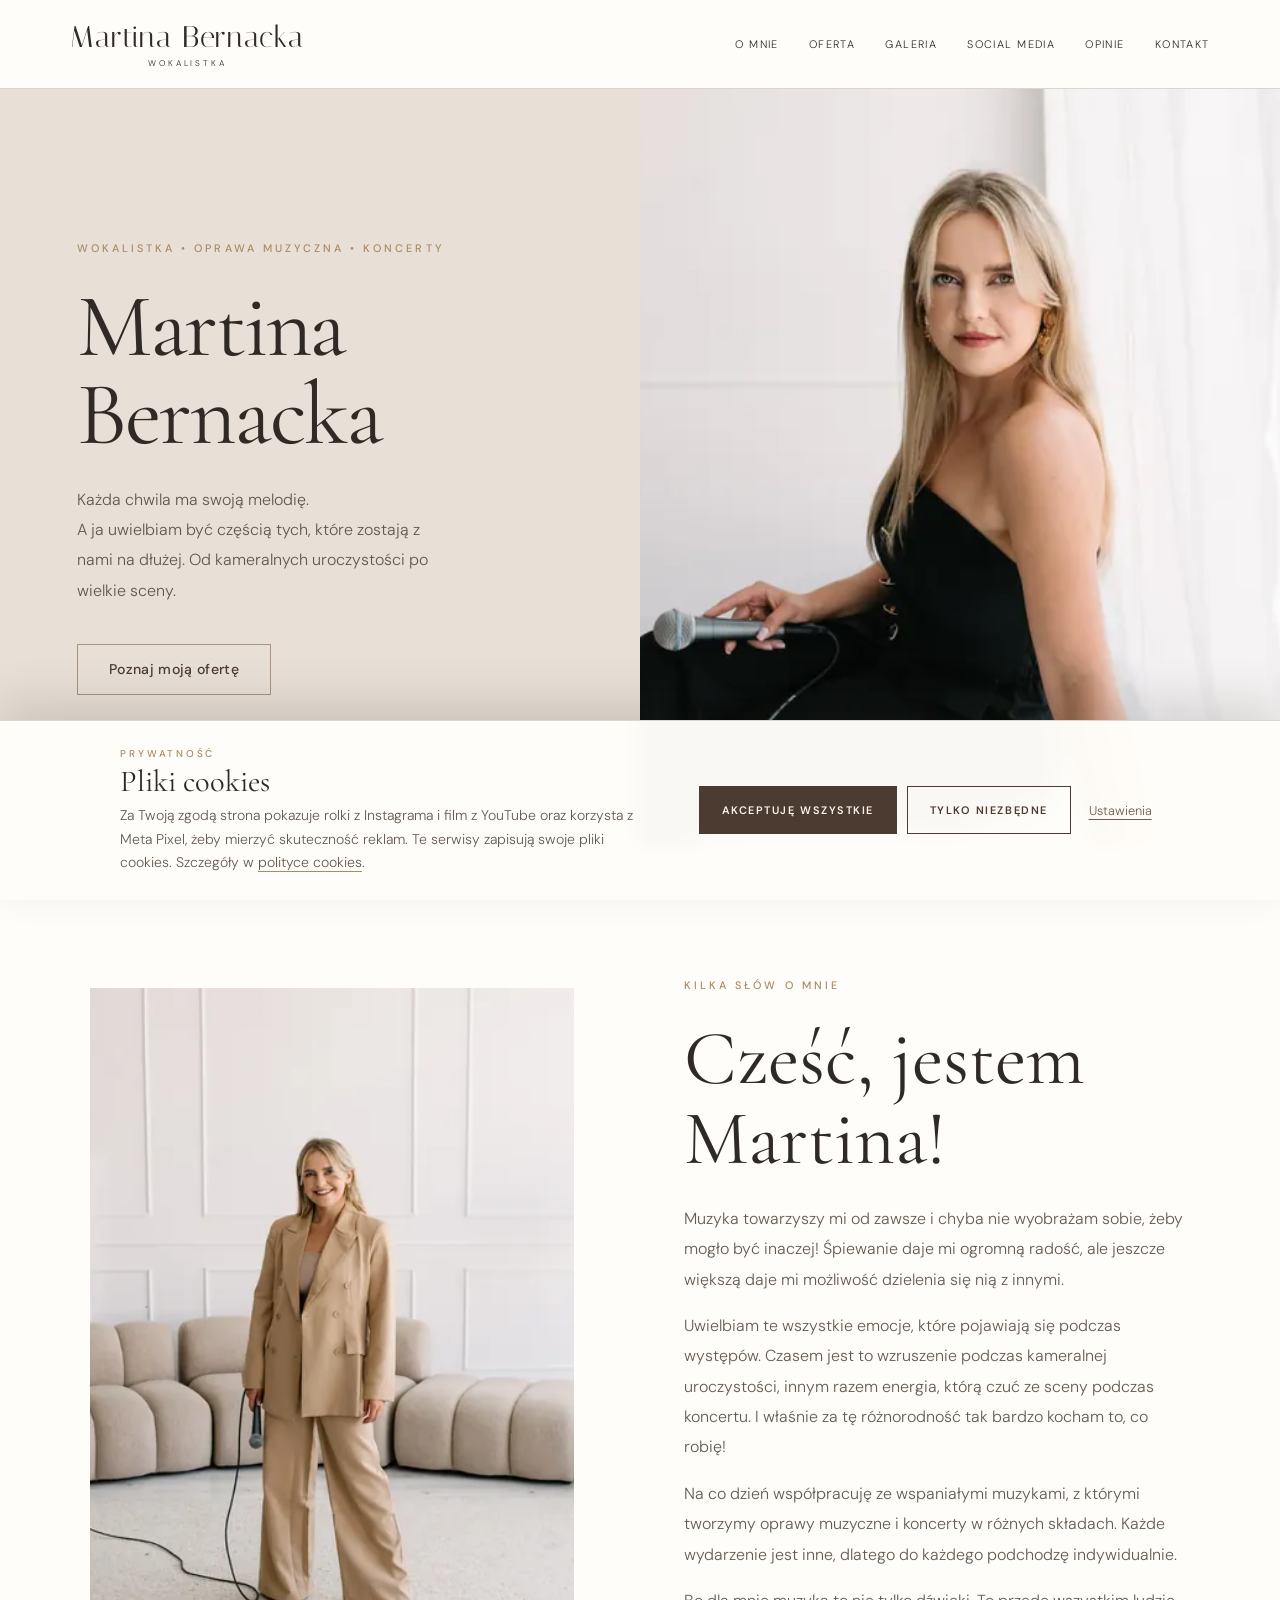
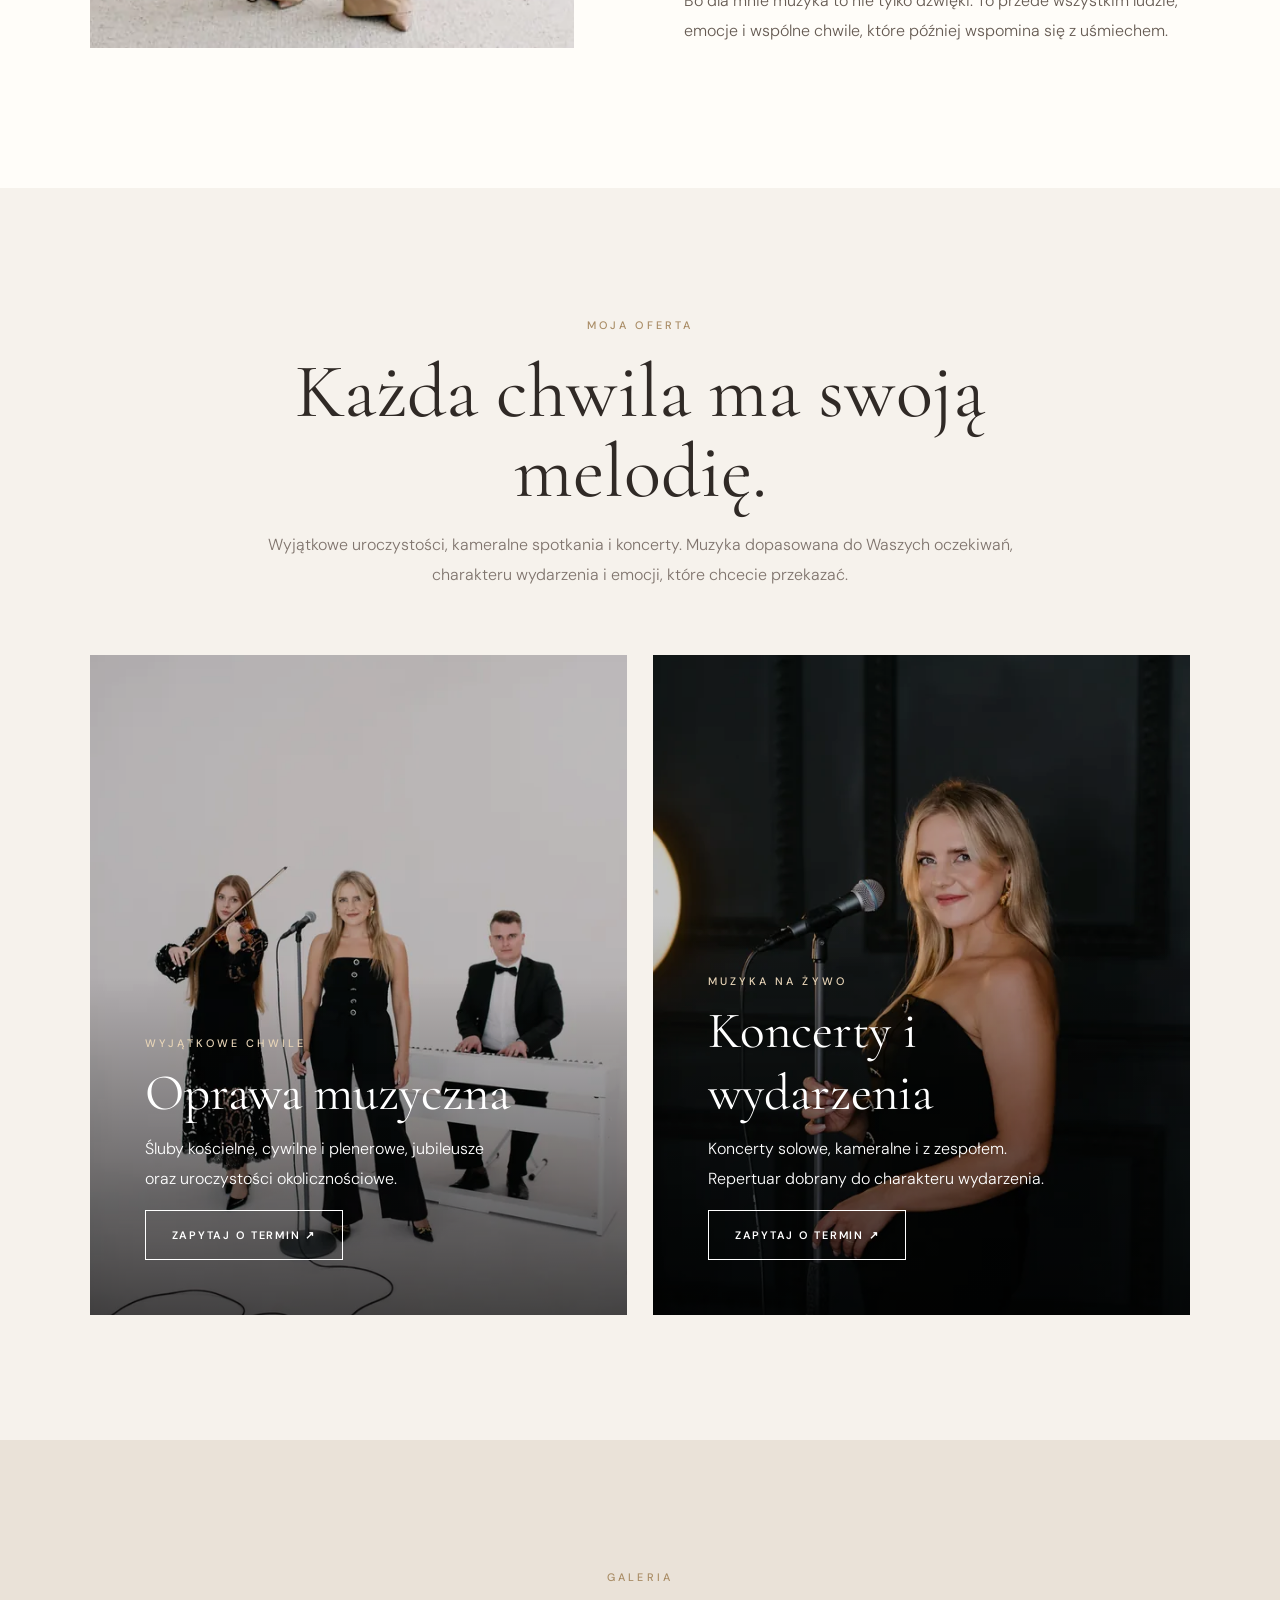
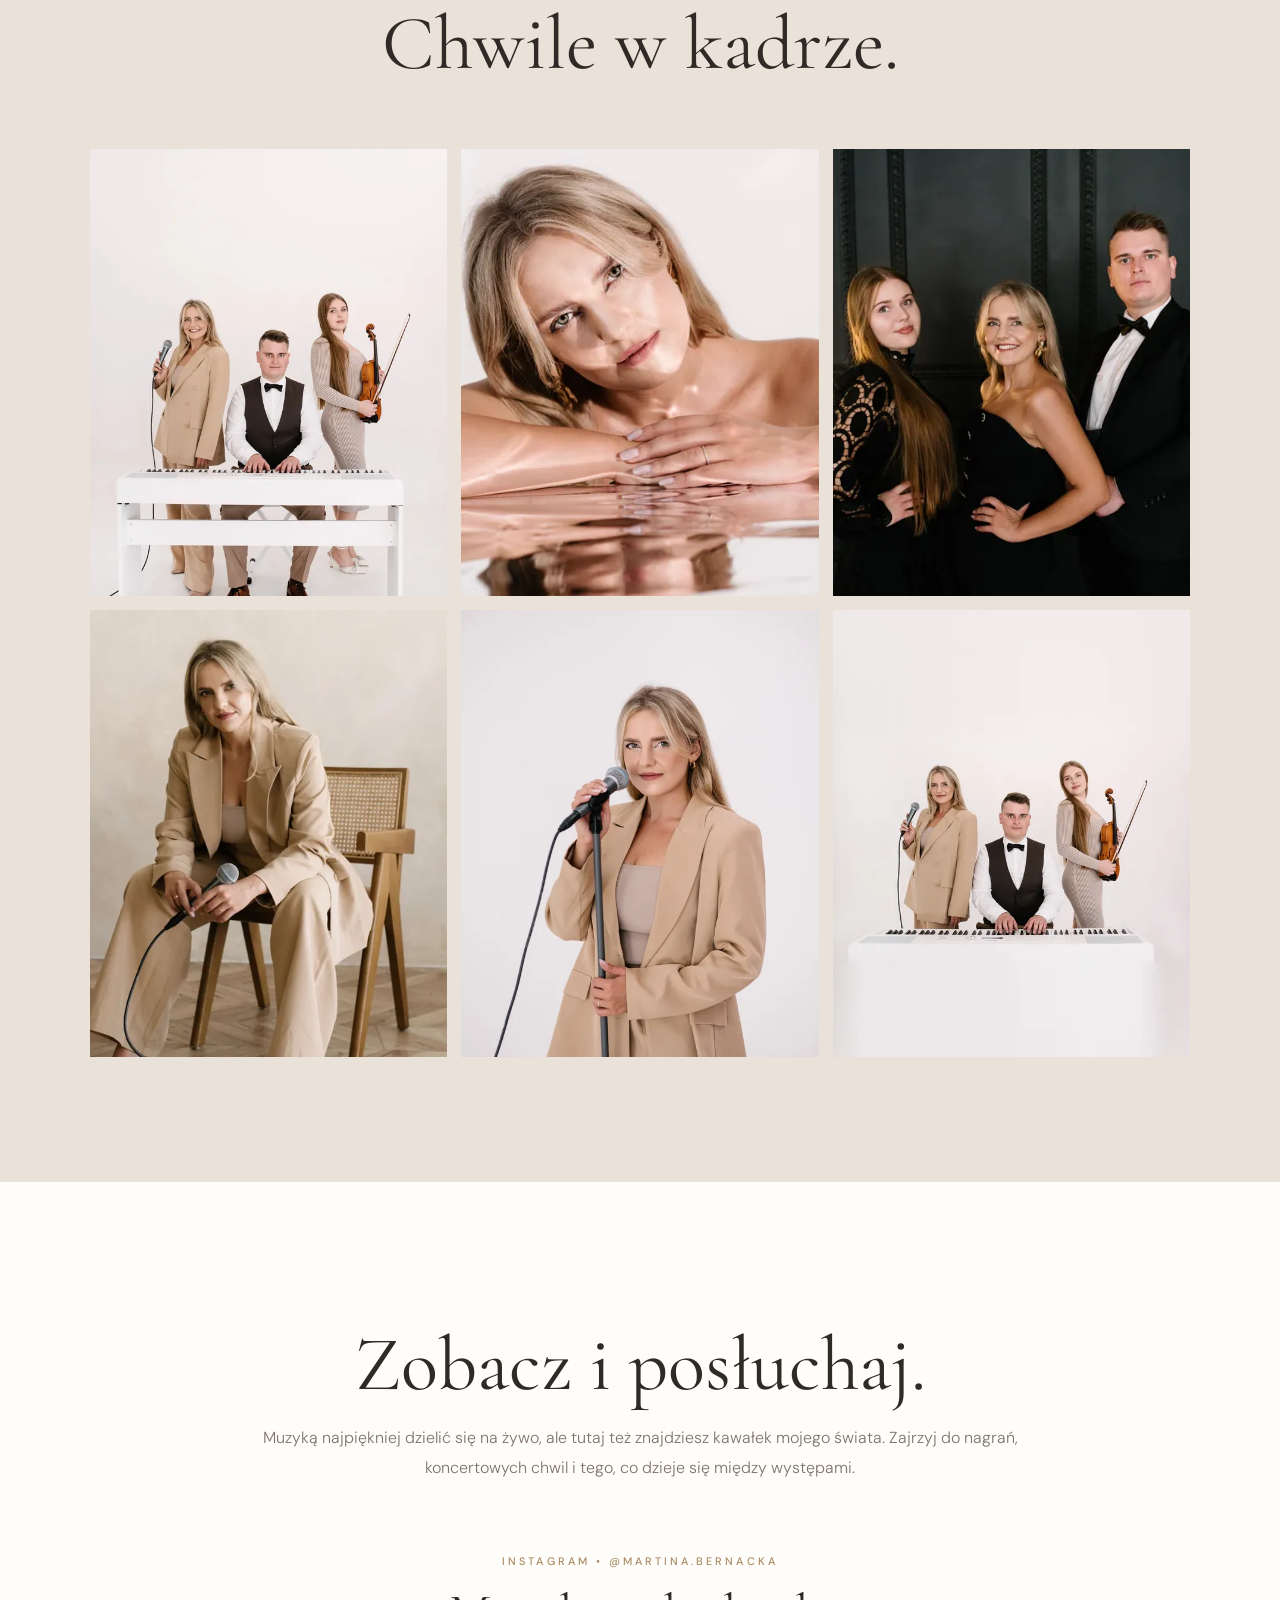
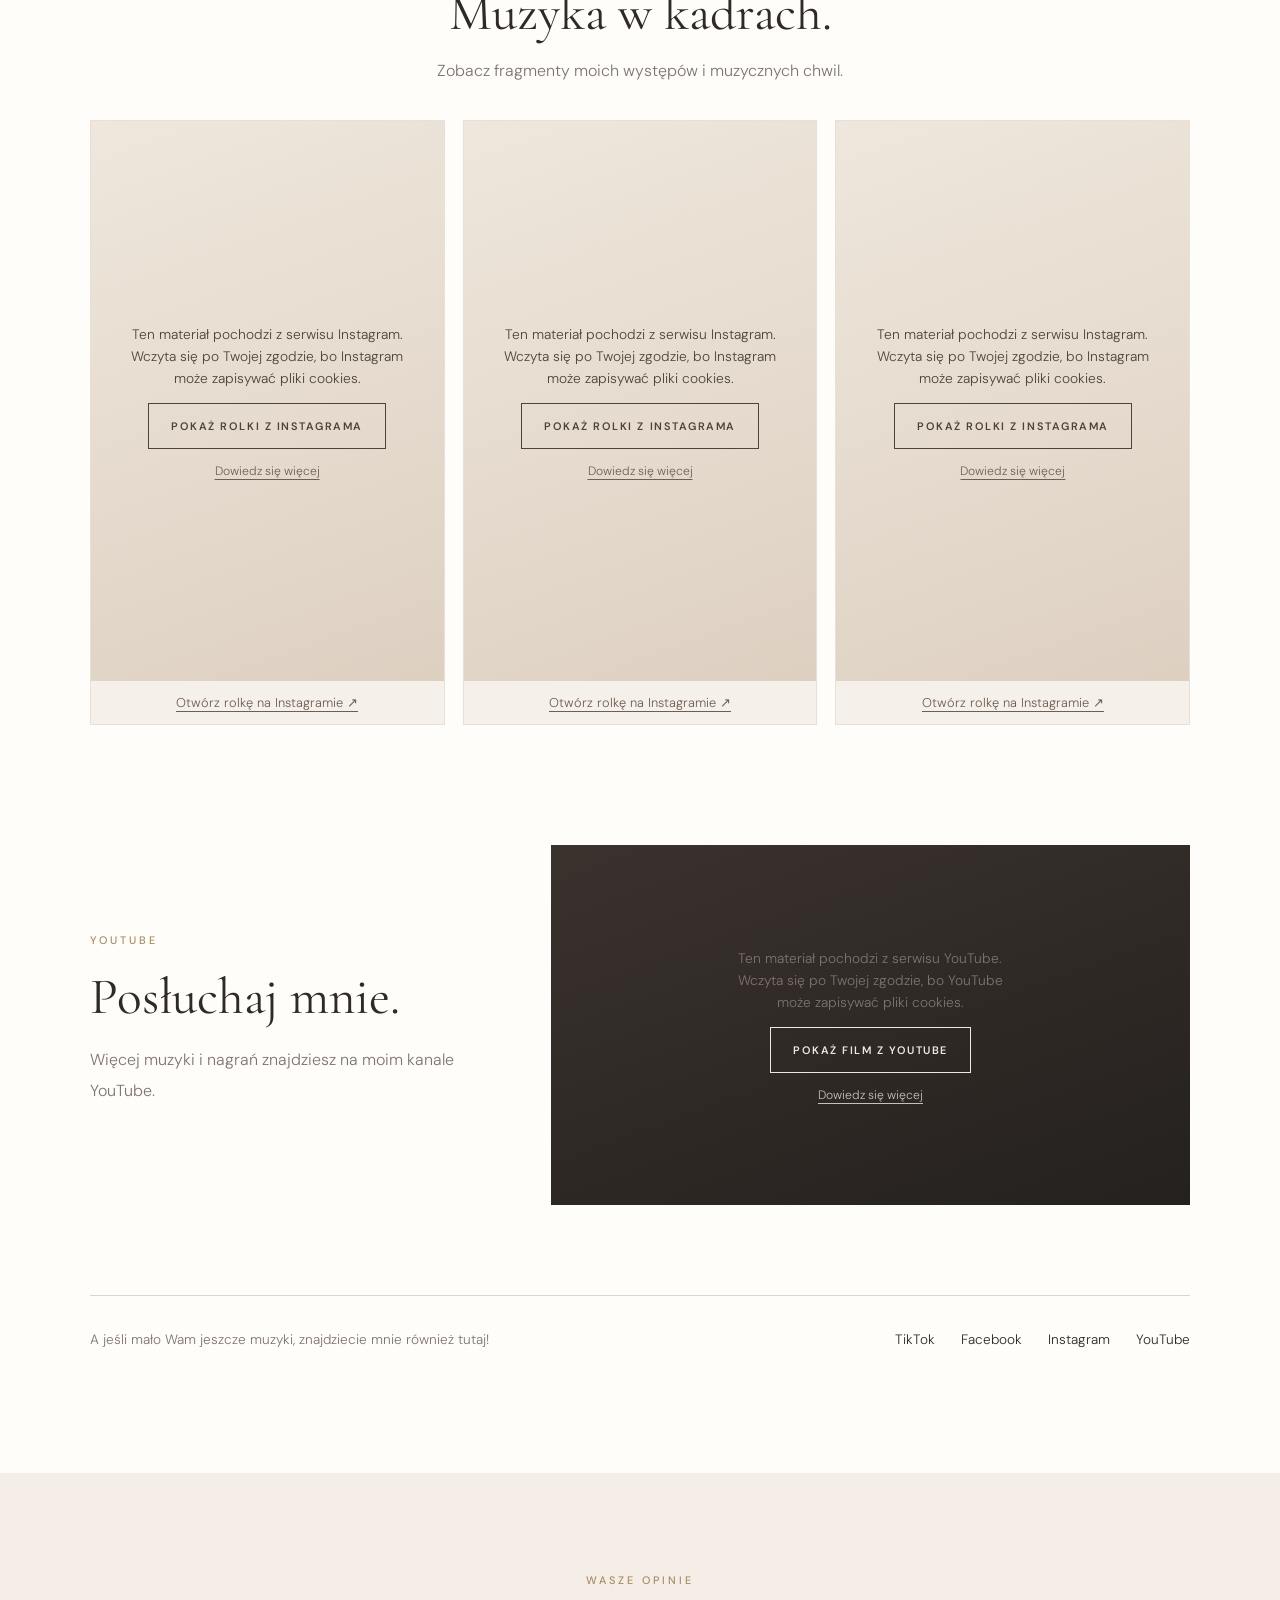
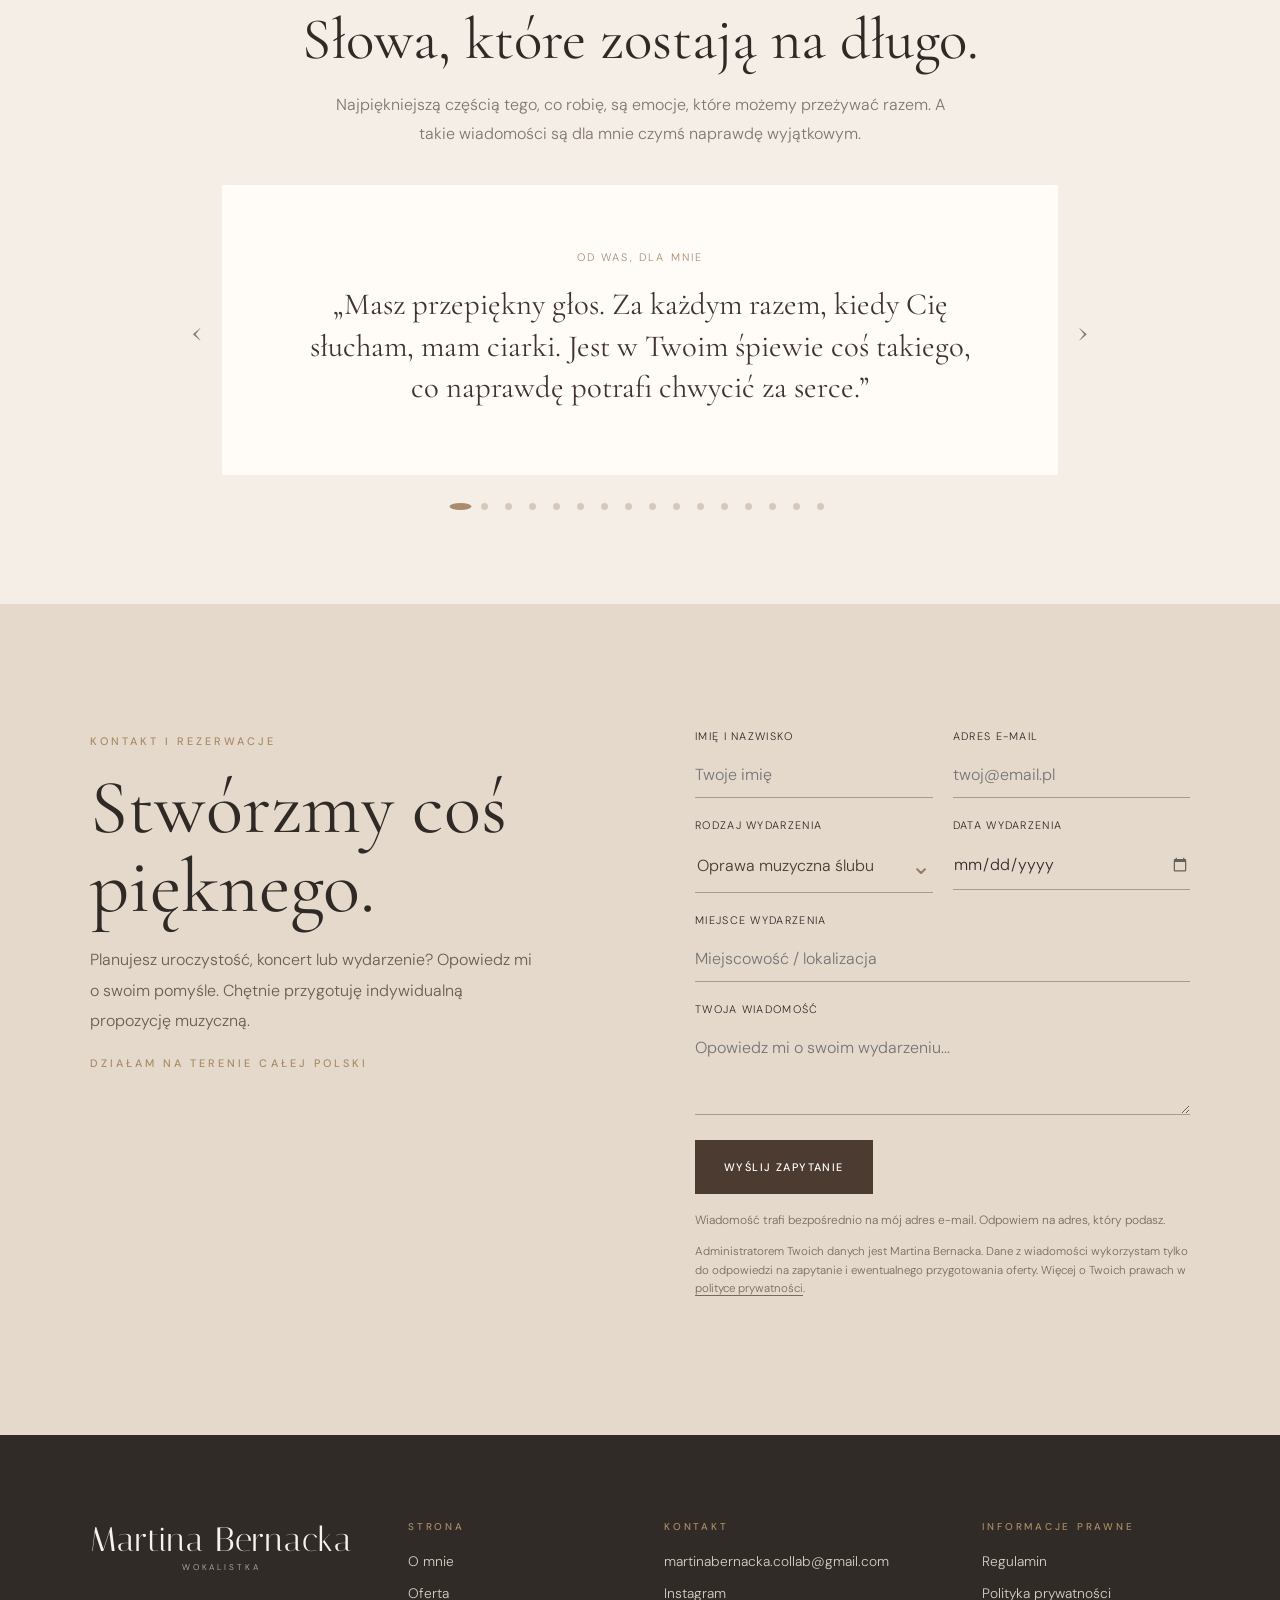
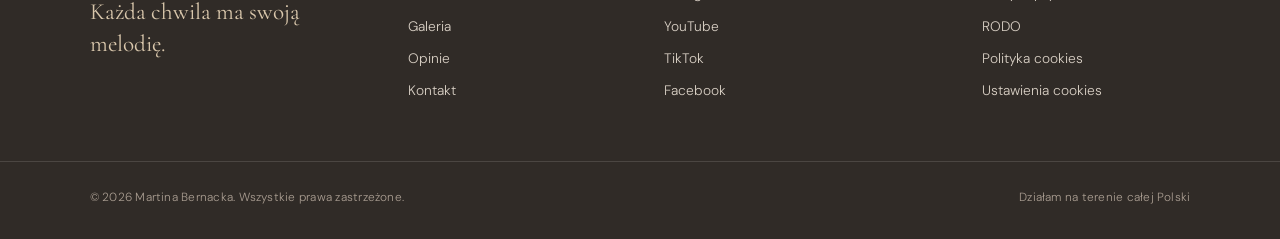
==== commit 4b0bb4eb: "style: zdjęcie tria w galerii w całości, kafel 4:5 z dorobionym tłem" ====
--- a/index.html
+++ b/index.html
@@ -1,5 +1,5 @@
 <!DOCTYPE html>
 
 <html lang="pl"><head><meta charset="utf-8"/><meta content="width=device-width, initial-scale=1" name="viewport"/><meta content="#fffdf9" name="theme-color"/><meta name="apple-mobile-web-app-title" content="M. Bernacka"/><meta content="Wokalistka Martina Bernacka z Opolszczyzny. Oprawa muzyczna ślubu w kościele, ślubów cywilnych i plenerowych, jubileuszy oraz koncerty. Cała Polska." name="description"/><meta name="keywords" content="oprawa muzyczna ślubu w kościele, oprawa muzyczna ślubu, oprawa muzyczna mszy ślubnej, śpiew na ślubie, wokalistka na ślub, ślub kościelny, ślub cywilny, ślub plenerowy, oprawa muzyczna jubileuszu, koncerty, oprawa muzyczna ślubu Opole, oprawa muzyczna ślubu opolskie, oprawa muzyczna ślubu Opolszczyzna, oprawa muzyczna ślubu dolnośląskie, oprawa muzyczna ślubu kujawsko-pomorskie, oprawa muzyczna ślubu lubelskie, oprawa muzyczna ślubu lubuskie, oprawa muzyczna ślubu łódzkie, oprawa muzyczna ślubu małopolskie, oprawa muzyczna ślubu mazowieckie, oprawa muzyczna ślubu podkarpackie, oprawa muzyczna ślubu podlaskie, oprawa muzyczna ślubu pomorskie, oprawa muzyczna ślubu śląskie, oprawa muzyczna ślubu świętokrzyskie, oprawa muzyczna ślubu warmińsko-mazurskie, oprawa muzyczna ślubu wielkopolskie, oprawa muzyczna ślubu zachodniopomorskie, Martina Bernacka, wokalistka"/><meta name="author" content="Martina Bernacka"/><meta name="robots" content="index, follow"/><title>Oprawa muzyczna ślubu w kościele | Martina Bernacka, wokalistka</title><link rel="canonical" href="https://martinabernacka.com/"/><meta property="og:type" content="website"/><meta property="og:site_name" content="Martina Bernacka"/><meta property="og:locale" content="pl_PL"/><meta property="og:url" content="https://martinabernacka.com/"/><meta property="og:title" content="Oprawa muzyczna ślubu w kościele | Martina Bernacka, wokalistka"/><meta property="og:description" content="Wokalistka Martina Bernacka z Opolszczyzny. Oprawa muzyczna ślubu w kościele, ślubów cywilnych i plenerowych, jubileuszy oraz koncerty. Cała Polska."/><meta property="og:image" content="https://martinabernacka.com/assets/img/og-image.jpg"/><meta property="og:image:width" content="1200"/><meta property="og:image:height" content="630"/><meta property="og:image:alt" content="Martina Bernacka z mikrofonem przy oknie"/><meta name="twitter:card" content="summary_large_image"/><meta name="twitter:title" content="Oprawa muzyczna ślubu w kościele | Martina Bernacka, wokalistka"/><meta name="twitter:description" content="Wokalistka Martina Bernacka z Opolszczyzny. Oprawa muzyczna ślubu w kościele, ślubów cywilnych i plenerowych, jubileuszy oraz koncerty. Cała Polska."/><meta name="twitter:image" content="https://martinabernacka.com/assets/img/og-image.jpg"/><script type="application/ld+json">{"@context": "https://schema.org", "@graph": [{"@type": "WebSite", "@id": "https://martinabernacka.com/#strona", "name": "Martina Bernacka", "url": "https://martinabernacka.com/", "inLanguage": "pl-PL"}, {"@type": "Person", "@id": "https://martinabernacka.com/#martina", "name": "Martina Bernacka", "jobTitle": "Wokalistka", "description": "Wokalistka. Oprawa muzyczna uroczystości, koncerty i wydarzenia. Oprawy muzyczne i koncerty w różnych składach, ze współpracującymi muzykami.", "url": "https://martinabernacka.com/", "image": "https://martinabernacka.com/assets/img/og-image.jpg", "email": "martinabernacka.collab@gmail.com", "areaServed": [{"@type": "Country", "name": "Polska"}, {"@type": "AdministrativeArea", "name": "województwo dolnośląskie"}, {"@type": "AdministrativeArea", "name": "województwo kujawsko-pomorskie"}, {"@type": "AdministrativeArea", "name": "województwo lubelskie"}, {"@type": "AdministrativeArea", "name": "województwo lubuskie"}, {"@type": "AdministrativeArea", "name": "województwo łódzkie"}, {"@type": "AdministrativeArea", "name": "województwo małopolskie"}, {"@type": "AdministrativeArea", "name": "województwo mazowieckie"}, {"@type": "AdministrativeArea", "name": "województwo opolskie"}, {"@type": "AdministrativeArea", "name": "województwo podkarpackie"}, {"@type": "AdministrativeArea", "name": "województwo podlaskie"}, {"@type": "AdministrativeArea", "name": "województwo pomorskie"}, {"@type": "AdministrativeArea", "name": "województwo śląskie"}, {"@type": "AdministrativeArea", "name": "województwo świętokrzyskie"}, {"@type": "AdministrativeArea", "name": "województwo warmińsko-mazurskie"}, {"@type": "AdministrativeArea", "name": "województwo wielkopolskie"}, {"@type": "AdministrativeArea", "name": "województwo zachodniopomorskie"}], "knowsAbout": ["oprawa muzyczna ślubu w kościele", "oprawa muzyczna ślubu cywilnego", "oprawa muzyczna ślubu plenerowego", "oprawa muzyczna jubileuszu", "koncerty"], "sameAs": ["https://www.instagram.com/martina.bernacka/", "https://www.youtube.com/channel/UC1nf4XpLBBJtvFT8xslhd0Q", "https://www.tiktok.com/@martina.bernacka", "https://www.facebook.com/martina.tiszbierek/"], "homeLocation": {"@type": "Place", "name": "Opolszczyzna", "address": {"@type": "PostalAddress", "addressRegion": "województwo opolskie", "addressCountry": "PL"}}}, {"@type": "Service", "@id": "https://martinabernacka.com/#oprawa-muzyczna", "name": "Oprawa muzyczna ślubu w kościele i uroczystości", "serviceType": "Oprawa muzyczna", "description": "Śluby kościelne, cywilne i plenerowe, jubileusze oraz uroczystości okolicznościowe. Muzyka dopasowana do oczekiwań, charakteru wydarzenia i emocji.", "provider": {"@id": "https://martinabernacka.com/#martina"}, "areaServed": [{"@type": "Country", "name": "Polska"}, {"@type": "AdministrativeArea", "name": "województwo dolnośląskie"}, {"@type": "AdministrativeArea", "name": "województwo kujawsko-pomorskie"}, {"@type": "AdministrativeArea", "name": "województwo lubelskie"}, {"@type": "AdministrativeArea", "name": "województwo lubuskie"}, {"@type": "AdministrativeArea", "name": "województwo łódzkie"}, {"@type": "AdministrativeArea", "name": "województwo małopolskie"}, {"@type": "AdministrativeArea", "name": "województwo mazowieckie"}, {"@type": "AdministrativeArea", "name": "województwo opolskie"}, {"@type": "AdministrativeArea", "name": "województwo podkarpackie"}, {"@type": "AdministrativeArea", "name": "województwo podlaskie"}, {"@type": "AdministrativeArea", "name": "województwo pomorskie"}, {"@type": "AdministrativeArea", "name": "województwo śląskie"}, {"@type": "AdministrativeArea", "name": "województwo świętokrzyskie"}, {"@type": "AdministrativeArea", "name": "województwo warmińsko-mazurskie"}, {"@type": "AdministrativeArea", "name": "województwo wielkopolskie"}, {"@type": "AdministrativeArea", "name": "województwo zachodniopomorskie"}], "inLanguage": "pl-PL"}, {"@type": "Service", "@id": "https://martinabernacka.com/#koncerty", "name": "Koncerty i wydarzenia", "serviceType": "Koncerty", "description": "Koncerty solowe, kameralne i z zespołem. Repertuar dobrany do charakteru wydarzenia.", "provider": {"@id": "https://martinabernacka.com/#martina"}, "areaServed": [{"@type": "Country", "name": "Polska"}, {"@type": "AdministrativeArea", "name": "województwo dolnośląskie"}, {"@type": "AdministrativeArea", "name": "województwo kujawsko-pomorskie"}, {"@type": "AdministrativeArea", "name": "województwo lubelskie"}, {"@type": "AdministrativeArea", "name": "województwo lubuskie"}, {"@type": "AdministrativeArea", "name": "województwo łódzkie"}, {"@type": "AdministrativeArea", "name": "województwo małopolskie"}, {"@type": "AdministrativeArea", "name": "województwo mazowieckie"}, {"@type": "AdministrativeArea", "name": "województwo opolskie"}, {"@type": "AdministrativeArea", "name": "województwo podkarpackie"}, {"@type": "AdministrativeArea", "name": "województwo podlaskie"}, {"@type": "AdministrativeArea", "name": "województwo pomorskie"}, {"@type": "AdministrativeArea", "name": "województwo śląskie"}, {"@type": "AdministrativeArea", "name": "województwo świętokrzyskie"}, {"@type": "AdministrativeArea", "name": "województwo warmińsko-mazurskie"}, {"@type": "AdministrativeArea", "name": "województwo wielkopolskie"}, {"@type": "AdministrativeArea", "name": "województwo zachodniopomorskie"}], "inLanguage": "pl-PL"}]}</script><link rel="icon" href="favicon.svg" type="image/svg+xml"/><link rel="icon" href="assets/icons/favicon-32.png" type="image/png" sizes="32x32"/><link rel="apple-touch-icon" href="assets/icons/apple-touch-icon.png"/><link rel="manifest" href="site.webmanifest"/><link rel="preload" href="assets/fonts/dm-sans-latin-3.woff2" as="font" type="font/woff2" crossorigin/><link rel="preload" href="assets/fonts/cormorant-garamond-latin-1.woff2" as="font" type="font/woff2" crossorigin/><link rel="preload" href="assets/fonts/italiana-latin-4.woff2" as="font" type="font/woff2" crossorigin/><!-- css:start --><style>
-@font-face {font-family: 'Cormorant Garamond';font-style: normal;font-weight: 400;font-display: swap;src: url(assets/fonts/cormorant-garamond-latin-ext-0.woff2) format('woff2');unicode-range: U+0100-02BA, U+02BD-02C5, U+02C7-02CC, U+02CE-02D7, U+02DD-02FF, U+0304, U+0308, U+0329, U+1D00-1DBF, U+1E00-1E9F, U+1EF2-1EFF, U+2020, U+20A0-20AB, U+20AD-20C4, U+2113, U+2C60-2C7F, U+A720-A7FF;}@font-face {font-family: 'Cormorant Garamond';font-style: normal;font-weight: 400;font-display: swap;src: url(assets/fonts/cormorant-garamond-latin-1.woff2) format('woff2');unicode-range: U+0000-00FF, U+0131, U+0152-0153, U+02BB-02BC, U+02C6, U+02DA, U+02DC, U+0304, U+0308, U+0329, U+2000-206F, U+20AC, U+2122, U+2191, U+2193, U+2212, U+2215, U+FEFF, U+FFFD;}@font-face {font-family: 'Cormorant Garamond';font-style: normal;font-weight: 500;font-display: swap;src: url(assets/fonts/cormorant-garamond-latin-ext-0.woff2) format('woff2');unicode-range: U+0100-02BA, U+02BD-02C5, U+02C7-02CC, U+02CE-02D7, U+02DD-02FF, U+0304, U+0308, U+0329, U+1D00-1DBF, U+1E00-1E9F, U+1EF2-1EFF, U+2020, U+20A0-20AB, U+20AD-20C4, U+2113, U+2C60-2C7F, U+A720-A7FF;}@font-face {font-family: 'Cormorant Garamond';font-style: normal;font-weight: 500;font-display: swap;src: url(assets/fonts/cormorant-garamond-latin-1.woff2) format('woff2');unicode-range: U+0000-00FF, U+0131, U+0152-0153, U+02BB-02BC, U+02C6, U+02DA, U+02DC, U+0304, U+0308, U+0329, U+2000-206F, U+20AC, U+2122, U+2191, U+2193, U+2212, U+2215, U+FEFF, U+FFFD;}@font-face {font-family: 'Cormorant Garamond';font-style: normal;font-weight: 600;font-display: swap;src: url(assets/fonts/cormorant-garamond-latin-ext-0.woff2) format('woff2');unicode-range: U+0100-02BA, U+02BD-02C5, U+02C7-02CC, U+02CE-02D7, U+02DD-02FF, U+0304, U+0308, U+0329, U+1D00-1DBF, U+1E00-1E9F, U+1EF2-1EFF, U+2020, U+20A0-20AB, U+20AD-20C4, U+2113, U+2C60-2C7F, U+A720-A7FF;}@font-face {font-family: 'Cormorant Garamond';font-style: normal;font-weight: 600;font-display: swap;src: url(assets/fonts/cormorant-garamond-latin-1.woff2) format('woff2');unicode-range: U+0000-00FF, U+0131, U+0152-0153, U+02BB-02BC, U+02C6, U+02DA, U+02DC, U+0304, U+0308, U+0329, U+2000-206F, U+20AC, U+2122, U+2191, U+2193, U+2212, U+2215, U+FEFF, U+FFFD;}@font-face {font-family: 'DM Sans';font-style: normal;font-weight: 300;font-display: swap;src: url(assets/fonts/dm-sans-latin-ext-2.woff2) format('woff2');unicode-range: U+0100-02BA, U+02BD-02C5, U+02C7-02CC, U+02CE-02D7, U+02DD-02FF, U+0304, U+0308, U+0329, U+1D00-1DBF, U+1E00-1E9F, U+1EF2-1EFF, U+2020, U+20A0-20AB, U+20AD-20C4, U+2113, U+2C60-2C7F, U+A720-A7FF;}@font-face {font-family: 'DM Sans';font-style: normal;font-weight: 300;font-display: swap;src: url(assets/fonts/dm-sans-latin-3.woff2) format('woff2');unicode-range: U+0000-00FF, U+0131, U+0152-0153, U+02BB-02BC, U+02C6, U+02DA, U+02DC, U+0304, U+0308, U+0329, U+2000-206F, U+20AC, U+2122, U+2191, U+2193, U+2212, U+2215, U+FEFF, U+FFFD;}@font-face {font-family: 'DM Sans';font-style: normal;font-weight: 400;font-display: swap;src: url(assets/fonts/dm-sans-latin-ext-2.woff2) format('woff2');unicode-range: U+0100-02BA, U+02BD-02C5, U+02C7-02CC, U+02CE-02D7, U+02DD-02FF, U+0304, U+0308, U+0329, U+1D00-1DBF, U+1E00-1E9F, U+1EF2-1EFF, U+2020, U+20A0-20AB, U+20AD-20C4, U+2113, U+2C60-2C7F, U+A720-A7FF;}@font-face {font-family: 'DM Sans';font-style: normal;font-weight: 400;font-display: swap;src: url(assets/fonts/dm-sans-latin-3.woff2) format('woff2');unicode-range: U+0000-00FF, U+0131, U+0152-0153, U+02BB-02BC, U+02C6, U+02DA, U+02DC, U+0304, U+0308, U+0329, U+2000-206F, U+20AC, U+2122, U+2191, U+2193, U+2212, U+2215, U+FEFF, U+FFFD;}@font-face {font-family: 'DM Sans';font-style: normal;font-weight: 500;font-display: swap;src: url(assets/fonts/dm-sans-latin-ext-2.woff2) format('woff2');unicode-range: U+0100-02BA, U+02BD-02C5, U+02C7-02CC, U+02CE-02D7, U+02DD-02FF, U+0304, U+0308, U+0329, U+1D00-1DBF, U+1E00-1E9F, U+1EF2-1EFF, U+2020, U+20A0-20AB, U+20AD-20C4, U+2113, U+2C60-2C7F, U+A720-A7FF;}@font-face {font-family: 'DM Sans';font-style: normal;font-weight: 500;font-display: swap;src: url(assets/fonts/dm-sans-latin-3.woff2) format('woff2');unicode-range: U+0000-00FF, U+0131, U+0152-0153, U+02BB-02BC, U+02C6, U+02DA, U+02DC, U+0304, U+0308, U+0329, U+2000-206F, U+20AC, U+2122, U+2191, U+2193, U+2212, U+2215, U+FEFF, U+FFFD;}@font-face {font-family: 'DM Sans';font-style: normal;font-weight: 600;font-display: swap;src: url(assets/fonts/dm-sans-latin-ext-2.woff2) format('woff2');unicode-range: U+0100-02BA, U+02BD-02C5, U+02C7-02CC, U+02CE-02D7, U+02DD-02FF, U+0304, U+0308, U+0329, U+1D00-1DBF, U+1E00-1E9F, U+1EF2-1EFF, U+2020, U+20A0-20AB, U+20AD-20C4, U+2113, U+2C60-2C7F, U+A720-A7FF;}@font-face {font-family: 'DM Sans';font-style: normal;font-weight: 600;font-display: swap;src: url(assets/fonts/dm-sans-latin-3.woff2) format('woff2');unicode-range: U+0000-00FF, U+0131, U+0152-0153, U+02BB-02BC, U+02C6, U+02DA, U+02DC, U+0304, U+0308, U+0329, U+2000-206F, U+20AC, U+2122, U+2191, U+2193, U+2212, U+2215, U+FEFF, U+FFFD;}@font-face {font-family: 'Italiana';font-style: normal;font-weight: 400;font-display: swap;src: url(assets/fonts/italiana-latin-4.woff2) format('woff2');unicode-range: U+0000-00FF, U+0131, U+0152-0153, U+02BB-02BC, U+02C6, U+02DA, U+02DC, U+0304, U+0308, U+0329, U+2000-206F, U+20AC, U+2122, U+2191, U+2193, U+2212, U+2215, U+FEFF, U+FFFD;}:root{--ink:#302a26;--muted:#7f746d;--cream:#f6f2ec;--white:#fffdf9;--gold:#a98c65;--line:#ded5ca}*{box-sizing:border-box}html{scroll-behavior:smooth}body{margin:0;color:var(--ink);background:var(--cream);font-family:'DM Sans',sans-serif;font-weight:300}a{color:inherit;text-decoration:none}button,input,textarea,select{font:inherit}img{width:100%;display:block;object-fit:cover}h1,h2,h3,p{margin-top:0}h1,h2,h3,.serif{font-family:"Cormorant Garamond",Georgia,serif;font-weight:400}h1{font-size:clamp(4rem,8vw,9rem);line-height:.98;letter-spacing:-.025em}h2{font-size:clamp(3.2rem,6vw,6.6rem);line-height:1.04}h3{font-size:clamp(2rem,3vw,3.2rem)}p{line-height:1.9}.eyebrow{font-size:.68rem;letter-spacing:.28em;text-transform:uppercase;font-weight:500;color:var(--gold)}.btn{display:inline-flex;align-items:center;justify-content:center;gap:24px;padding:17px 26px;border:1px solid var(--ink);text-transform:uppercase;letter-spacing:.16em;font-size:.68rem;font-weight:600;transition:.3s;background:transparent;cursor:pointer}.btn:hover{background:var(--ink);color:white}.btn.light{color:white;border-color:white}.btn.light:hover{background:white;color:var(--ink)}header{height:88px;display:flex;align-items:center;justify-content:space-between;padding:0 5.5%;background:var(--white);position:relative;z-index:5}.brand{font-family:Italiana,serif;font-size:1.9rem;letter-spacing:.025em}.brand small{font-family:'DM Sans',sans-serif;display:block;text-align:center;font-size:.52rem;letter-spacing:.35em;margin-top:3px}nav{display:flex;align-items:center;gap:30px}nav a{font-size:.68rem;text-transform:uppercase;letter-spacing:.13em}nav a:hover{color:var(--gold)}.menu{display:none;border:0;background:none;font-size:24px}.hero{min-height:690px;height:calc(100svh - 88px);max-height:920px;display:grid;grid-template-columns:52% 48%;background:#e8dfd6}.hero-copy{display:flex;flex-direction:column;justify-content:center;padding:8% 10.5%;position:relative}.hero-copy .eyebrow{margin-bottom:28px}.hero-copy h1{margin-bottom:26px}.hero-copy p{max-width:380px;color:#62584f;margin-bottom:38px}.hero-image{height:100%;min-height:0;overflow:hidden}.hero-image img{height:100%;object-position:center 34%}.scroll{position:static;display:block;margin-top:55px;font-size:.62rem;letter-spacing:.2em;text-transform:uppercase;color:#7e7167}.section{padding:125px 7%}.section-head{text-align:center;max-width:760px;margin:0 auto 65px}.section-head h2{margin:18px 0}.section-head p{color:var(--muted)}.about{display:grid;grid-template-columns:44% 1fr;gap:10%;align-items:center;background:var(--white)}.about img{height:660px;object-position:center 34%}.about .copy{max-width:580px}.about h2{margin:25px 0;font-family:"Cormorant Garamond",Georgia,serif;font-weight:400}.about p{color:#665b53}.signature{font-family:Italiana,serif;font-size:2.4rem;color:var(--gold);margin-top:30px}.offers{background:var(--cream)}.offer-grid{display:grid;grid-template-columns:1fr 1fr;gap:26px}.offer{position:relative;overflow:hidden;height:660px;background:#d2c4b8}.offer img{height:100%;transition:transform .7s;filter:brightness(.77)}.offer:hover img{transform:scale(1.035)}.offer .overlay{position:absolute;inset:auto 0 0;padding:55px;color:white;background:linear-gradient(transparent,rgba(0,0,0,.62))}.offer h3{font-size:clamp(2.6rem,4vw,4.4rem);margin:10px 0}.offer p{max-width:360px}.offer .eyebrow{color:#e7d4b7}.quote{padding:100px 12%;text-align:center;background:#dcd0c1}.quote p{font-family:Italiana,serif;font-size:clamp(2.2rem,4vw,4.6rem);line-height:1.3;margin:0}.formats{background:var(--white)}.format-grid{display:grid;grid-template-columns:repeat(3,1fr);gap:35px}.format{padding:30px 0;border-top:1px solid var(--line)}.format .num{color:var(--gold);font-size:.75rem}.format h3{font-size:2.4rem;margin:20px 0 14px}.format p{color:var(--muted);font-size:.94rem}.gallery{background:#eae2d8}.gallery-grid{display:grid;grid-template-columns:1fr 1fr 1fr;gap:15px}.gallery-grid img{height:420px;cursor:pointer;transition:opacity .25s}.gallery-grid img:hover{opacity:.83}.gallery-grid img:nth-child(2){height:510px}.gallery-grid img:nth-child(5){height:510px}.listen{text-align:center;background:var(--white)}.listen p{max-width:570px;margin:0 auto 30px;color:var(--muted)}.contact{display:grid;grid-template-columns:1fr 1fr;gap:10%;background:#e5d9cc}.contact h2{margin:18px 0}.contact .intro{max-width:450px;color:#675d54}.contact form{display:grid;grid-template-columns:1fr 1fr;gap:20px}label{font-size:.68rem;letter-spacing:.12em;text-transform:uppercase;display:block;margin-bottom:9px}input,select,textarea{width:100%;border:0;border-bottom:1px solid #aa9b8c;padding:12px 0;background:transparent;outline:none;border-radius:0;color:var(--ink)}input:focus,textarea:focus,select:focus{border-bottom-color:#49372c}.full{grid-column:1/-1}textarea{resize:vertical;min-height:90px}footer{background:#302b27;color:#eee8df;padding:55px 7%;display:flex;align-items:center;justify-content:space-between;gap:25px}footer p{font-size:.75rem;color:#c1b6ab;margin:0}footer a{font-size:.8rem}#lightbox{position:fixed;inset:0;background:rgba(15,13,12,.94);z-index:50;display:none;align-items:center;justify-content:center;padding:55px}#lightbox.open{display:flex}#lightbox img{max-height:90vh;max-width:90vw;width:auto}#lightbox button{position:absolute;top:15px;right:25px;border:0;background:none;color:white;font-size:38px;cursor:pointer}@media(max-width:900px){header{height:76px}.menu{display:block}nav{display:none;position:absolute;top:76px;left:0;right:0;background:var(--white);padding:30px;flex-direction:column;align-items:flex-start}nav.open{display:flex}.hero{height:auto;min-height:0;grid-template-columns:1fr}.hero-image{height:62vh;min-height:400px;grid-row:1}.hero-copy{padding:75px 8% 95px}.scroll{margin-top:42px}.section{padding:85px 6%}.about{grid-template-columns:1fr;gap:45px}.about img{height:540px}.offer-grid{grid-template-columns:1fr}.offer{height:560px}.format-grid{grid-template-columns:1fr;gap:10px}.gallery-grid{grid-template-columns:1fr 1fr}.gallery-grid img,.gallery-grid img:nth-child(2),.gallery-grid img:nth-child(5){height:320px}.contact{grid-template-columns:1fr;gap:30px}footer{flex-direction:column;text-align:center}}@media(max-width:540px){.brand{font-size:1.55rem}h1{font-size:4.7rem}.hero-image{height:55vh;min-height:340px}.hero-copy{padding-top:60px}.section{padding:70px 6%}.about img{height:450px}.offer{height:460px}.offer .overlay{padding:30px}.gallery-grid{gap:8px}.gallery-grid img,.gallery-grid img:nth-child(2),.gallery-grid img:nth-child(5){height:240px}.contact form{grid-template-columns:1fr}.quote{padding:75px 7%}}.offers .section-head h2{font-family:"Cormorant Garamond",Georgia,serif;font-weight:400}.social-showcase{background:var(--white)}.social-showcase .section-head{max-width:780px;margin:0 auto 65px;text-align:center}.social-showcase .section-head h2{font-family:"Cormorant Garamond",Georgia,serif;font-weight:400}.social-feature{display:grid;grid-template-columns:1fr 1fr;min-height:450px;background:#eee7df}.social-feature-copy{padding:clamp(35px,5vw,85px);display:flex;flex-direction:column;align-items:flex-start;justify-content:center}.social-feature h3,.social-youtube h3{font-family:"Cormorant Garamond",Georgia,serif;font-weight:400;font-size:clamp(2.6rem,4vw,4.4rem);line-height:1.1;margin:20px 0}.social-feature p,.social-youtube p{color:var(--muted);max-width:420px}.social-feature .btn{margin-top:16px}.social-subtle{font-size:.83rem;color:var(--muted);margin-top:24px;text-decoration:underline;text-underline-offset:5px}.social-video-poster{position:relative;min-height:420px;background:linear-gradient(145deg,#cbbeb1,#8f7e72);display:flex;align-items:center;justify-content:center;overflow:hidden}.social-video-poster:before{content:"";position:absolute;inset:14px;border:1px solid rgba(255,255,255,.5)}.social-play{display:grid;place-items:center;width:78px;height:78px;border:1px solid white;border-radius:50%;font-size:23px;color:white;padding-left:4px;transition:transform .2s}.social-video-poster:hover .social-play{transform:scale(1.12)}.social-video-label{position:absolute;bottom:36px;left:35px;right:35px;color:white;letter-spacing:.1em;font-size:.78rem;text-transform:uppercase;display:flex;justify-content:space-between}.social-youtube{display:grid;grid-template-columns:.75fr 1.25fr;align-items:center;gap:7%;padding:90px 0;border-bottom:1px solid var(--line)}.youtube-frame{width:100%;aspect-ratio:16/9;background:#25211e}.youtube-frame iframe{width:100%;height:100%;border:0}.social-text-link{display:inline-block;margin-top:12px;border-bottom:1px solid var(--gold);padding-bottom:8px;font-size:.84rem}.social-footer{display:flex;justify-content:space-between;align-items:center;gap:30px;padding:35px 0 0;color:var(--muted);font-size:.85rem}.social-links{display:flex;flex-wrap:wrap;gap:18px 26px}.social-links a{color:var(--ink)}.social-links a:hover{text-decoration:underline;text-underline-offset:5px}@media(max-width:800px){.social-feature,.social-youtube{grid-template-columns:1fr}.social-feature-copy{padding:45px 7%}.social-video-poster{min-height:320px}.social-youtube{gap:30px;padding:65px 0}.social-footer{flex-direction:column;align-items:flex-start}.social-showcase .section-head{margin-bottom:40px}}.event-options{display:grid;grid-template-columns:repeat(2,minmax(0,1fr));gap:10px;margin-top:12px}.event-option{position:relative;cursor:pointer!important;margin:0!important}.event-option input{position:absolute;opacity:0;width:1px;height:1px}.event-option span{display:flex;align-items:center;justify-content:center;text-align:center;min-height:56px;padding:12px 14px;border:1px solid #c9b9a7;background:rgba(255,255,255,.23);color:#53463d;font-size:.88rem;line-height:1.35;letter-spacing:0;text-transform:none;transition:background .2s,border-color .2s}.event-option input:checked+span{background:#f9f5ef;border-color:#96795b;box-shadow:inset 0 0 0 1px #96795b;color:#362a22}.event-option input:focus-visible+span{outline:2px solid #96795b;outline-offset:3px}.event-option:hover span{background:#f9f5ef}@media(max-width:550px){.event-options{grid-template-columns:1fr}.event-option span{min-height:48px}}.hero-copy .hero-editorial-link{display:inline-flex;align-items:center;justify-content:center;gap:22px;padding:17px 24px;border:1px solid #aa917a;border-radius:2px;background:rgba(255,255,255,.17);color:#4b3b31;font-family:"DM Sans",sans-serif;font-size:.78rem;font-weight:500;letter-spacing:.11em;text-transform:uppercase;line-height:1.4;text-decoration:none;box-shadow:none;transition:background .25s,border-color .25s,color .25s,transform .25s}.hero-copy .hero-editorial-link::before{content:none}.hero-copy .hero-editorial-link .cta-icon{width:auto;height:auto;display:inline;color:#9e826b;border:0;border-radius:0;font:normal 17px/1 Arial,sans-serif;transition:transform .25s,color .25s}.hero-copy .hero-editorial-link:hover{background:#9e826b;border-color:#9e826b;color:#fff;gap:22px;transform:translateY(-2px)}.hero-copy .hero-editorial-link:hover .cta-icon{background:transparent;border:0;color:#fff;transform:translate(2px,-2px)}.hero-copy .hero-editorial-link:focus-visible{outline:2px solid #9e826b;outline-offset:4px}@media(max-width:540px){.hero-copy .hero-editorial-link{font-size:.73rem;letter-spacing:.08em;padding:16px 19px;gap:15px}}.hero-copy .hero-editorial-link {display:inline-flex; align-items:center; justify-content:center;padding:15px 34px; min-height:59px; gap:0;background:#41362f; color:#f8f3ec; border:1px solid #41362f;border-radius:0; box-shadow:none;font-family:"Cormorant Garamond",Georgia,serif;font-size:clamp(1.38rem,2vw,1.58rem); font-weight:500;letter-spacing:.012em; line-height:1.1; text-transform:none;transition:background .22s ease,color .22s ease,border-color .22s ease;}.hero-copy .hero-editorial-link::before,.hero-copy .hero-editorial-link::after{content:none}.hero-copy .hero-editorial-link:hover{background:#5b4b40;color:#fffaf4;border-color:#5b4b40;transform:none;gap:0}.hero-copy .hero-editorial-link:focus-visible{outline:2px solid #a98c65;outline-offset:4px}@media(max-width:540px){.hero-copy .hero-editorial-link{padding:14px 28px;min-height:55px;font-size:1.43rem;letter-spacing:.01em;gap:0}}.hero{height:auto;min-height: min(760px,calc(100svh - 88px));max-height:none;grid-template-columns:50% 50%;align-items:stretch}.hero-copy{padding:clamp(54px,7vw,110px) clamp(28px,6vw,105px);justify-content:center;min-width:0}.hero-copy h1{font-size:clamp(4rem,7vw,8rem);overflow-wrap:normal}.hero-copy .btn{background:#302a26;color:#fff;border-color:#302a26;max-width:100%;text-align:center;line-height:1.5}.hero-copy .btn:hover{background:#a98c65;border-color:#a98c65}.hero-image{height:auto;min-height:650px;overflow:hidden}.hero-image img{height:100%;width:100%;object-fit:cover;object-position:center 42%}@media(max-width:900px){.hero{display:flex;flex-direction:column;min-height:0;height:auto}.hero-image{order:0;height:clamp(350px,72vw,600px);min-height:0}.hero-image img{height:100%;object-position:center 38%}.hero-copy{order:1;padding:55px 7% 65px;background:#e8dfd6}.hero-copy h1{font-size:clamp(3.4rem,10vw,6.2rem);line-height:1.02}.hero-copy p{margin-bottom:26px}.hero-copy .btn{width:auto;min-height:52px;padding:15px 22px}}@media(max-width:540px){.hero-image{height:390px;min-height:0}.hero-image img{object-position:center 43%}.hero-copy{padding:42px 7% 55px}.hero-copy .eyebrow{font-size:.58rem;line-height:1.7;letter-spacing:.18em;margin-bottom:16px}.hero-copy h1{font-size:clamp(3.35rem,12.5vw,4.7rem);margin-bottom:20px}.hero-copy p{font-size:1rem;line-height:1.65;margin-bottom:24px}.hero-copy .btn{display:inline-flex;font-size:.67rem;letter-spacing:.11em;padding:15px 18px;min-height:52px;width:auto}}.offers .section-head h2{font-family:"Cormorant Garamond",Georgia,serif;font-weight:400}.event-options{display:grid;grid-template-columns:repeat(2,minmax(0,1fr));gap:10px;margin-top:12px}.event-option{position:relative;cursor:pointer!important;margin:0!important}.event-option input{position:absolute;opacity:0;width:1px;height:1px}.event-option span{display:flex;align-items:center;justify-content:center;text-align:center;min-height:56px;padding:12px 14px;border:1px solid #c9b9a7;background:rgba(255,255,255,.23);color:#53463d;font-size:.88rem;line-height:1.35;letter-spacing:0;text-transform:none;transition:background .2s,border-color .2s}.event-option input:checked+span{background:#f9f5ef;border-color:#96795b;box-shadow:inset 0 0 0 1px #96795b;color:#362a22}.event-option input:focus-visible+span{outline:2px solid #96795b;outline-offset:3px}.event-option:hover span{background:#f9f5ef}@media(max-width:550px){.event-options{grid-template-columns:1fr}.event-option span{min-height:48px}}.reels-intro{text-align:center;margin:0 auto 34px}.reels-intro h3{font-family:"Cormorant Garamond",Georgia,serif;font-size:clamp(2.4rem,4vw,4rem);font-weight:400;margin:12px 0}.reels-intro p{color:var(--muted)}.reels-grid{display:grid;grid-template-columns:repeat(3,minmax(0,1fr));gap:18px;max-width:1120px;margin:0 auto 30px}.reel-card{min-width:0;background:#f5f0ea;border:1px solid #e8dfd6;overflow:hidden}.reel-card iframe{display:block;width:100%;height:560px;border:0;background:#faf8f5}.reel-card>a{display:block;padding:13px 15px;text-align:center;color:#6f5d50;font-size:.8rem;text-decoration:underline;text-underline-offset:4px}@media(max-width:800px){.reels-grid{grid-template-columns:1fr;max-width:430px;gap:22px}.reel-card iframe{height:570px}}@media(max-width:400px){.reel-card iframe{height:520px}}.event-options{display:grid;grid-template-columns:repeat(2,minmax(0,1fr));gap:10px;margin-top:12px}.event-option{position:relative;cursor:pointer!important;margin:0!important}.event-option input{position:absolute;opacity:0;width:1px;height:1px}.event-option span{display:flex;align-items:center;justify-content:center;text-align:center;min-height:56px;padding:12px 14px;border:1px solid #c9b9a7;background:rgba(255,255,255,.23);color:#53463d;font-size:.88rem;line-height:1.35;letter-spacing:0;text-transform:none;transition:background .2s,border-color .2s}.event-option input:checked+span{background:#f9f5ef;border-color:#96795b;box-shadow:inset 0 0 0 1px #96795b;color:#362a22}.event-option input:focus-visible+span{outline:2px solid #96795b;outline-offset:3px}.event-option:hover span{background:#f9f5ef}@media(max-width:550px){.event-options{grid-template-columns:1fr}.event-option span{min-height:48px}}.testimonials{background:#f4eee7;text-align:center;padding-top:95px;padding-bottom:85px}.testimonials-heading{max-width:740px;margin:0 auto 36px}.testimonials-heading h2{font-family:'Cormorant Garamond',serif;font-weight:400;font-size:clamp(2.4rem,4.6vw,4.4rem);line-height:1.12;margin:18px 0}.testimonials-heading p{color:#81766c;line-height:1.8;max-width:630px;margin:0 auto}.testimonial-layout{max-width:920px;margin:auto;display:grid;grid-template-columns:42px minmax(0,1fr) 42px;gap:14px;align-items:center}.testimonial-arrow{background:transparent;border:0;color:#8e7c6c;font:300 2.4rem 'Cormorant Garamond',serif;cursor:pointer;min-height:50px;transition:color .2s}.testimonial-arrow:hover{color:#3e332d}.testimonial-dots .fallback-dot{width:22px;height:7px;border-radius:20px;background:#a98b6f}@media(max-width:600px){.testimonial-card blockquote{font-size:clamp(1.5rem,5.2vw,2rem);line-height:1.42;overflow-wrap:break-word}.testimonial-card{height:auto;min-height:290px}.testimonial-layout{grid-template-columns:30px minmax(0,1fr) 30px;gap:3px}.testimonial-arrow{touch-action:manipulation;min-width:30px}}.testimonial-card{background:#fffcf8;min-height:280px;padding:48px 45px;display:flex;flex-direction:column;justify-content:center;align-items:center;gap:20px}.testimonial-kicker{font-size:.68rem;letter-spacing:.2em;color:#a98c71}.testimonial-card blockquote{margin:0;max-width:680px;color:#40342e;font-family:'Cormorant Garamond',serif;font-size:clamp(1.35rem,2.4vw,2rem);font-weight:400;line-height:1.35}.testimonial-name{font-size:.8rem;color:#927a65}.testimonial-dots{flex-wrap:wrap;display:flex;justify-content:center;gap:9px;margin-top:24px;flex-wrap:wrap}.testimonial-dots button{width:7px;height:7px;border-radius:20px;border:0;background:#d4c7b9;padding:0;cursor:pointer;transition:width .2s}.testimonial-dots button[aria-current="true"]{width:22px;background:#a98b6f}@media(max-width:600px){.testimonials{padding:65px 16px}.testimonial-layout{grid-template-columns:24px minmax(0,1fr) 24px;gap:3px}.testimonial-card{padding:35px 17px;min-height:300px}.testimonial-arrow{font-size:2rem}.testimonials-heading h2{font-size:2.55rem}}.event-options{display:grid;grid-template-columns:repeat(2,minmax(0,1fr));gap:10px;margin-top:12px}.event-option{position:relative;cursor:pointer!important;margin:0!important}.event-option input{position:absolute;opacity:0;width:1px;height:1px}.event-option span{display:flex;align-items:center;justify-content:center;text-align:center;min-height:56px;padding:12px 14px;border:1px solid #c9b9a7;background:rgba(255,255,255,.23);color:#53463d;font-size:.88rem;line-height:1.35;letter-spacing:0;text-transform:none;transition:background .2s,border-color .2s}.event-option input:checked+span{background:#f9f5ef;border-color:#96795b;box-shadow:inset 0 0 0 1px #96795b;color:#362a22}.event-option input:focus-visible+span{outline:2px solid #96795b;outline-offset:3px}.event-option:hover span{background:#f9f5ef}@media(max-width:550px){.event-options{grid-template-columns:1fr}.event-option span{min-height:48px}}.event-select{position:relative;margin-top:8px}.event-select-trigger{width:100%;display:flex;align-items:center;justify-content:space-between;gap:12px;background:transparent;color:#493b32;border:0;border-bottom:1px solid #aa9b8c;padding:13px 2px 14px;text-align:left;font-size:1rem;font-weight:300;cursor:pointer}.event-select-trigger:focus-visible{outline:2px solid #a68b70;outline-offset:3px}.event-chevron{font-size:1.5rem;color:#927a65;line-height:1}.event-menu{position:absolute;z-index:20;top:calc(100% + 5px);left:0;right:0;background:#f8f3ed;box-shadow:0 12px 30px #4c39252b;border:1px solid #d5c6b7;padding:7px}.event-menu[hidden]{display:none}.event-menu button{display:block;width:100%;background:transparent;border:0;padding:13px 14px;text-align:left;color:#493b32;font-size:.95rem;cursor:pointer}.event-menu button:hover,.event-menu button:focus-visible,.event-menu button.chosen{background:#e8ddd0}.contact .btn{background:#4b3b31;color:#fff;border:1px solid #4b3b31;letter-spacing:.13em;font-weight:500;min-height:54px;padding:14px 28px}.contact .btn:hover{background:#6b5240}.contact-direct{display:flex;flex-direction:column;align-items:flex-start;gap:12px;margin-top:30px}.contact-direct-title{font-size:.85rem;color:#81766c;margin-bottom:3px}.contact-direct a{color:#493a30;text-decoration:none;border-bottom:1px solid #c8b7a4;padding-bottom:4px;overflow-wrap:anywhere;transition:color .2s,border-color .2s}.contact-direct a:hover,.contact-direct a:focus-visible{color:#9a7656;border-color:#9a7656}@media(max-width:600px){.contact-direct{margin-top:22px;gap:14px}}.hero-copy .hero-editorial-link{display:inline-flex;align-items:center;gap:15px;width:fit-content;max-width:100%;padding:5px 0;background:transparent;color:#4b3b31;border:0;border-radius:0;text-decoration:none;font-family:"DM Sans",sans-serif;font-size:.81rem;font-weight:500;letter-spacing:.045em;text-transform:none;line-height:1.5;box-shadow:none;transition:color .25s}.hero-copy .hero-editorial-link:before{content:none}.hero-copy .hero-editorial-link .cta-icon{width:42px;height:42px;display:inline-flex;align-items:center;justify-content:center;flex:none;border:1px solid #bba58d;border-radius:50%;font-size:19px;font-family:Arial,sans-serif;font-weight:300;color:#8f735b;transition:background .25s,color .25s,transform .25s,border-color .25s}.hero-copy .hero-editorial-link:hover,.hero-copy .hero-editorial-link:focus-visible{color:#8f735b;background:transparent;gap:15px}.hero-copy .hero-editorial-link:hover .cta-icon{background:#9e826b;color:#fff;border-color:#9e826b;transform:translateY(3px)}.hero-copy .hero-editorial-link:focus-visible{outline:2px solid #a98c65;outline-offset:6px}@media(max-width:540px){.hero-copy .hero-editorial-link{font-size:.79rem;letter-spacing:.015em}.hero-copy .hero-editorial-link .cta-icon{width:39px;height:39px}}.hero-copy a.hero-editorial-link{display:inline-flex;align-items:center;justify-content:center;min-height:51px;padding:14px 31px;border:1px solid #aa927d;border-radius:0;background:transparent;color:#4b3b32;text-decoration:none;text-transform:none;font-size:.88rem;font-weight:500;letter-spacing:.025em;line-height:1.35;box-shadow:none;transition:background .2s ease,border-color .2s ease,color .2s ease}.hero-copy a.hero-editorial-link:hover{background:#a58a72;border-color:#a58a72;color:#fff;transform:none}.hero-copy a.hero-editorial-link:focus-visible{outline:2px solid #92765d;outline-offset:4px}@media(max-width:540px){.hero-copy a.hero-editorial-link{min-height:48px;padding:13px 25px;font-size:.84rem}}.testimonial-layout{display:grid;grid-template-columns:34px minmax(0,1fr) 34px;gap:8px;align-items:center;max-width:920px;margin:auto}.testimonial-track{display:flex;overflow-x:auto;overflow-y:hidden;scroll-snap-type:x mandatory;scroll-behavior:smooth;-webkit-overflow-scrolling:touch;overscroll-behavior-inline:contain;scrollbar-width:none;min-width:0}.testimonial-track::-webkit-scrollbar{display:none}.testimonial-track>.testimonial-card{box-sizing:border-box;flex:0 0 100%;width:100%;scroll-snap-align:start;scroll-snap-stop:always;min-width:0;min-height:290px;height:auto}.testimonial-dots{display:flex;flex-wrap:wrap;justify-content:center;gap:9px;margin-top:24px}.testimonial-dots .testimonial-dot{display:block;width:7px;height:7px;min-width:7px;background:#d6c9bb;border-radius:20px;text-decoration:none;transition:background .2s,width .2s}.testimonial-dots .testimonial-dot[aria-current="true"]{width:22px;background:#a98b6f}.testimonial-arrow{position:relative;z-index:2;touch-action:manipulation;cursor:pointer}@media(max-width:600px){.testimonial-layout{grid-template-columns:24px minmax(0,1fr) 24px;gap:3px}.testimonial-track>.testimonial-card{padding:38px 17px;min-height:310px}.testimonial-track>.testimonial-card blockquote{font-size:clamp(1.35rem,5vw,1.8rem);line-height:1.38}}.legal-links{display:flex;flex-wrap:wrap;justify-content:center;gap:10px 22px}.legal-links a{font-size:.75rem;color:#c1b6ab}.legal-links a:hover{color:#fff}.form-rodo{font-size:.72rem;line-height:1.6;color:#766a60;margin-top:10px}.form-rodo a{text-decoration:underline;text-underline-offset:3px}footer.site-footer{display:block;padding:0;background:#302b27;color:#eee8df;text-align:left}.footer-top{display:grid;grid-template-columns:1.3fr 1fr 1.3fr 1fr;gap:48px;padding:85px 7% 60px}.site-footer .brand{display:inline-block;color:#f6f2ec;font-size:2.1rem}.site-footer .brand small{color:#c1b6ab}.footer-motto{margin:22px 0 0;font-family:"Cormorant Garamond",Georgia,serif;font-size:1.45rem;line-height:1.35;color:#d9c7ac;max-width:260px}.footer-col{display:flex;flex-direction:column;align-items:flex-start;gap:12px}.footer-head{margin:0 0 6px;font-size:.62rem;letter-spacing:.28em;text-transform:uppercase;font-weight:500;color:var(--gold);line-height:1.4}.footer-col a{font-size:.86rem;color:#d9d0c5;line-height:1.4;overflow-wrap:anywhere;border-bottom:1px solid transparent;transition:color .2s,border-color .2s}.footer-col a:hover,.footer-col a:focus-visible{color:#fff;border-bottom-color:var(--gold)}.footer-bottom{display:flex;justify-content:space-between;gap:20px;padding:24px 7% 30px;border-top:1px solid rgba(238,232,223,.14)}.footer-bottom p{margin:0;font-size:.74rem;color:#a99d91;letter-spacing:.02em}@media(max-width:1000px){.footer-top{grid-template-columns:1fr 1fr;gap:42px 30px}}@media(max-width:560px){.footer-top{grid-template-columns:1fr;gap:36px;padding:65px 7% 45px}.footer-bottom{flex-direction:column;gap:8px;padding-bottom:84px}}.site-footer nav.footer-col{display:flex;position:static;flex-direction:column;align-items:flex-start;gap:12px;padding:0;background:none}.site-footer nav.footer-col a{font-size:.86rem;text-transform:none;letter-spacing:0}@media(max-width:1000px){.footer-bottom{padding-left:calc(7% + 58px);padding-right:calc(7% + 58px)}}@media(max-width:560px){.footer-bottom{padding:24px 7% 84px}}html{-webkit-text-size-adjust:100%;text-size-adjust:100%}a,button,label{-webkit-tap-highlight-color:transparent}button{touch-action:manipulation}input,textarea{-webkit-appearance:none;appearance:none;border-radius:0;font-size:16px}input[type=date]{display:block;min-width:0;min-height:48px;line-height:1.4;text-align:left}input[type=date]::-webkit-date-and-time-value{text-align:left}input[type=date]::-webkit-calendar-picker-indicator{opacity:.55;cursor:pointer}@media(prefers-reduced-motion:reduce){html{scroll-behavior:auto}}#lightbox button{width:48px;height:48px;display:grid;place-items:center}@media(max-width:900px){.menu{width:44px;height:44px;display:grid;place-items:center;margin-right:-10px;color:var(--ink);cursor:pointer}header nav{gap:0;padding:12px 6% 22px;box-shadow:0 18px 30px rgba(48,42,38,.12);border-top:1px solid var(--line)}header nav a{display:block;width:100%;padding:14px 0;font-size:.78rem;border-bottom:1px solid var(--line)}header nav a:last-child{border-bottom:0}.social-links a{display:inline-block;padding:10px 0}.site-footer .footer-col{gap:2px}.site-footer .footer-col a,.site-footer nav.footer-col a{padding:8px 0}.contact-direct a{padding:6px 0}#lightbox{padding:16px}}@media(max-width:600px){.testimonial-layout{grid-template-columns:minmax(0,1fr)}.testimonial-arrow{display:none}.testimonial-dots{gap:0}.testimonial-dots .testimonial-dot{box-sizing:content-box;padding:10px 4px;background-clip:content-box}}@media(max-width:540px){.contact .btn{width:100%}.form-rodo{font-size:.76rem}}.gallery-grid{grid-template-columns:repeat(3,minmax(0,1fr));gap:14px}.gallery-grid img,.gallery-grid img:nth-child(2),.gallery-grid img:nth-child(5){height:auto;aspect-ratio:4/5;object-fit:cover;cursor:zoom-in;transition:opacity .25s,transform .5s}.gallery-grid img:focus-visible{outline:2px solid var(--gold);outline-offset:3px}.gallery-grid img[src*="galeria-trio-pianino"]{object-position:center 30%}.gallery-grid img[src*="galeria-portret"]{object-position:42% center}.gallery-grid img[src*="galeria-trio-czern"]{object-position:center 30%}.gallery-grid img[src*="galeria-fotel"]{object-position:center center}.gallery-grid img[src*="galeria-mikrofon"]{object-position:center 25%}.gallery-grid img[src*="galeria-trio-jasne"]{object-position:center center}@media(max-width:900px){.gallery-grid{grid-template-columns:repeat(2,minmax(0,1fr));gap:10px}}@media(max-width:540px){.gallery-grid{gap:8px}}html.lb-open{overflow:hidden}#lightbox{padding:0;touch-action:pan-y}#lightbox .lb-figure{margin:0;width:100%;height:100%;display:flex;flex-direction:column;align-items:center;justify-content:center;gap:14px;padding:60px 100px 30px}#lightbox .lb-stage{position:relative;display:flex;align-items:center;justify-content:center;max-width:100%;min-height:0}#lightbox .lb-img{max-width:100%;max-height:calc(100svh - 130px);width:auto;height:auto;object-fit:contain;user-select:none;-webkit-user-drag:none}#lightbox .lb-count{color:#cfc4b8;font-size:.78rem;letter-spacing:.2em}#lightbox button{position:absolute;display:grid;place-items:center;width:52px;height:52px;border:1px solid rgba(255,255,255,.28);border-radius:50%;background:rgba(20,17,15,.35);color:#fff;cursor:pointer;transition:background .2s,border-color .2s}#lightbox button:hover{background:rgba(255,255,255,.14);border-color:rgba(255,255,255,.6)}#lightbox button:focus-visible{outline:2px solid var(--gold);outline-offset:3px}#lightbox button svg{width:24px;height:24px}#lightbox .lb-close{top:16px;right:16px;font-size:30px;line-height:1;border:0;background:none}#lightbox .lb-prev,#lightbox .lb-next{top:50%;transform:translateY(-50%)}#lightbox .lb-prev{left:-74px}#lightbox .lb-next{right:-74px}@media(max-width:700px){#lightbox .lb-figure{padding:64px 52px 56px}#lightbox .lb-img{max-height:calc(100svh - 130px)}#lightbox .lb-count{position:absolute;bottom:22px;left:0;right:0;text-align:center}#lightbox .lb-prev,#lightbox .lb-next{width:40px;height:40px;background:rgba(20,17,15,.5)}#lightbox .lb-prev{left:-46px}#lightbox .lb-next{right:-46px}#lightbox button svg{width:20px;height:20px}}#lightbox{z-index:90;background:rgba(15,13,12,.97)}html.lb-open .cc-fab,html.lb-open .to-top{visibility:hidden}:root{--header-h:88px}@media(max-width:900px){:root{--header-h:76px}}header{position:sticky;top:0;z-index:40;box-shadow:0 1px 0 var(--line)}html{scroll-padding-top:var(--header-h)}.form-hp{position:absolute;left:-9999px;width:1px;height:1px;overflow:hidden}.form-status{margin:26px 0 0;outline:none}.form-status:empty{display:none}.form-status.is-ok{padding:26px 0 4px;border-top:1px solid #c9b9a7;animation:form-thanks-in .5s ease}.form-status .eyebrow{display:block;margin-bottom:10px}.form-thanks-title{margin:0 0 8px;font-family:"Cormorant Garamond",Georgia,serif;font-size:clamp(2rem,3vw,2.6rem);font-weight:400;line-height:1.1;color:var(--ink)}.form-thanks-text{margin:0;font-size:.95rem;line-height:1.7;color:#675d54}.form-status.is-error .form-thanks-text{color:#8a3b2e}.form-status a{text-decoration:underline;text-underline-offset:3px}@keyframes form-thanks-in{from{opacity:0;transform:translateY(8px)}to{opacity:1;transform:none}}@media(prefers-reduced-motion:reduce){.form-status.is-ok{animation:none}}#contact-form button[disabled]{opacity:.65;cursor:progress}.testimonial-dots{gap:0;margin-top:20px}.testimonial-dots .testimonial-dot,.testimonial-dots .testimonial-dot[aria-current="true"]{position:relative;box-sizing:border-box;width:24px;height:24px;min-width:0;padding:0;background:none;border-radius:0}.testimonial-dots .testimonial-dot::before{content:"";position:absolute;top:50%;left:50%;width:7px;height:7px;margin:-3.5px 0 0 -3.5px;border-radius:20px;background:#d6c9bb;transition:transform .25s ease,background-color .25s ease}.testimonial-dots .testimonial-dot[aria-current="true"]::before{transform:scaleX(3.15);background:#a98b6f}.testimonial-dots .testimonial-dot:focus-visible{outline:2px solid var(--gold);outline-offset:-2px;border-radius:12px}@media(max-width:600px){.testimonial-dots{display:grid;grid-template-columns:repeat(8,24px);justify-content:center}}@media(prefers-reduced-motion:reduce){.testimonial-dots .testimonial-dot::before{transition:none}}:root{--fab-size:50px;--fab-gap:18px}.cc-fab,.to-top{position:fixed;bottom:var(--fab-gap);z-index:60;width:var(--fab-size);height:var(--fab-size);display:grid;place-items:center;border-radius:50%;border:1px solid #c9b9a7;background:rgba(255,253,249,.94);color:#4b3b31;cursor:pointer;box-shadow:0 10px 26px rgba(48,42,38,.16);backdrop-filter:blur(6px);-webkit-backdrop-filter:blur(6px);transition:background .25s,color .25s,border-color .25s,transform .25s,opacity .3s}.cc-fab{left:var(--fab-gap)}.to-top{right:var(--fab-gap)}.cc-fab svg{width:23px;height:23px}.to-top svg{width:18px;height:18px}.cc-fab:hover,.to-top:hover,.cc-fab[aria-expanded="true"]{background:#4b3b31;border-color:#4b3b31;color:#f8f3ec}.cc-fab:focus-visible,.to-top:focus-visible{outline:2px solid var(--gold);outline-offset:3px}.to-top{opacity:0;visibility:hidden;transform:translateY(12px);pointer-events:none;transition:background .25s,color .25s,border-color .25s,transform .25s,opacity .3s,visibility 0s linear .3s}.to-top.is-visible{opacity:1;visibility:visible;transform:none;pointer-events:auto;transition:background .25s,color .25s,border-color .25s,transform .25s,opacity .3s,visibility 0s}.cc-bar{position:fixed;left:0;right:0;bottom:0;z-index:70;background:rgba(255,253,249,.98);border-top:1px solid var(--line);box-shadow:0 -18px 44px rgba(48,42,38,.14);backdrop-filter:blur(8px);-webkit-backdrop-filter:blur(8px);color:var(--ink);transform:translateY(105%);transition:transform .32s ease}.cc-bar.is-visible{transform:none}.cc-bar-inner{max-width:1180px;margin:0 auto;padding:26px 5.5% 26px;display:flex;align-items:center;gap:20px 48px}.cc-bar-text{flex:1 1 auto;min-width:0}.cc-bar-title{margin:0 0 6px;font-family:"Cormorant Garamond",Georgia,serif;font-weight:400;font-size:1.9rem;line-height:1.05}.cc-bar-text p:last-child{margin:0;max-width:640px;font-size:.88rem;line-height:1.65;color:#665b53}.cc-bar-text a{border-bottom:1px solid var(--gold)}.cc-bar-actions{flex:none;display:flex;align-items:center;gap:10px}.cc-bar-actions .cc-btn{padding:12px 22px}.cc-link-btn{min-height:48px;padding:10px 8px;border:0;background:none;color:#6f5d50;font-size:.8rem;text-decoration:underline;text-underline-offset:4px;cursor:pointer}.cc-link-btn:hover{color:var(--gold)}.cc-link-btn:focus-visible{outline:2px solid var(--gold);outline-offset:3px}html.cc-bar-open .cc-fab,html.cc-bar-open .to-top{visibility:hidden}.cc-modal{position:fixed;inset:0;z-index:80;display:flex;align-items:center;justify-content:center;padding:20px;background:rgba(30,25,22,.55);overflow-y:auto;animation:cc-fade .2s ease}.cc-modal[hidden]{display:none}html.cc-modal-open{overflow:hidden}.cc-modal-panel{position:relative;width:100%;max-width:540px;max-height:calc(100svh - 40px);overflow:auto;padding:38px 36px 28px;background:var(--white);border:1px solid var(--line);box-shadow:0 30px 70px rgba(30,25,22,.3);color:var(--ink);animation:cc-in .28s ease}.cc-close{position:absolute;top:10px;right:10px;width:44px;height:44px;display:grid;place-items:center;border:0;background:none;color:#6f5d50;font-size:28px;line-height:1;cursor:pointer}.cc-close:hover{color:var(--ink)}.cc-close:focus-visible{outline:2px solid var(--gold);outline-offset:2px}@keyframes cc-in{from{opacity:0;transform:translateY(10px)}to{opacity:1;transform:none}}@keyframes cc-fade{from{opacity:0}to{opacity:1}}.cc-eyebrow{margin:0 0 6px;font-size:.62rem;letter-spacing:.28em;text-transform:uppercase;font-weight:500;color:var(--gold);line-height:1.4}.cc-title{margin:0 0 12px;font-family:"Cormorant Garamond",Georgia,serif;font-weight:400;font-size:2.1rem;line-height:1.05}.cc-text{margin:0 0 18px;font-size:.86rem;line-height:1.65;color:#665b53}.cc-options{border-top:1px solid var(--line);margin-bottom:20px}.cc-option{display:flex;align-items:center;justify-content:space-between;gap:16px;padding:13px 0;border-bottom:1px solid var(--line);cursor:pointer;margin:0;text-transform:none;letter-spacing:0;font-size:.9rem}.cc-option strong{display:block;font-weight:500}.cc-option small{display:block;font-size:.75rem;color:var(--muted);margin-top:2px}.cc-option input{position:absolute;opacity:0;width:1px;height:1px;padding:0;border:0;margin:0}.cc-option i{position:relative;flex:none;width:42px;height:24px;border-radius:24px;background:#d9cdbf;transition:background .2s}.cc-option i:after{content:"";position:absolute;top:3px;left:3px;width:18px;height:18px;border-radius:50%;background:#fff;box-shadow:0 1px 3px rgba(0,0,0,.18);transition:transform .2s}.cc-option input:checked+i{background:#4b3b31}.cc-option input:checked+i:after{transform:translateX(18px)}.cc-option input:disabled+i{opacity:.55}.cc-option input:disabled~*,.cc-option:has(input:disabled){cursor:default}.cc-option input:focus-visible+i{outline:2px solid var(--gold);outline-offset:3px}.cc-actions{display:grid;grid-template-columns:1fr 1fr;gap:10px}.cc-btn{min-height:48px;padding:12px 14px;border:1px solid #4b3b31;background:transparent;color:#4b3b31;font-size:.68rem;font-weight:600;letter-spacing:.14em;text-transform:uppercase;cursor:pointer;transition:background .2s,color .2s}.cc-btn:hover{background:#4b3b31;color:#fff}.cc-btn-solid{background:#4b3b31;color:#f8f3ec}.cc-btn-solid:hover{background:#6b5240;border-color:#6b5240}.cc-btn:focus-visible{outline:2px solid var(--gold);outline-offset:3px}.cc-links{display:flex;justify-content:center;gap:18px;margin:14px 0 0;font-size:.74rem;line-height:1.4}.cc-links a{color:var(--muted);border-bottom:1px solid var(--line)}.cc-links a:hover{color:var(--ink)}.embed-wrap{position:relative}.embed-wrap:focus{outline:none}.embed-wrap.is-loaded .embed-placeholder{display:none}.embed-wrap:not(.is-loaded) iframe{display:none}.embed-placeholder{display:flex;flex-direction:column;align-items:center;justify-content:center;gap:14px;text-align:center;padding:34px 26px;min-height:100%;background:linear-gradient(160deg,#efe7dd,#ddd0c1);color:#4d433c}.reel-card .embed-placeholder{min-height:560px}@media(max-width:800px){.reel-card .embed-placeholder{min-height:570px}}@media(max-width:400px){.reel-card .embed-placeholder{min-height:520px}}.youtube-frame{position:relative}.youtube-frame .embed-wrap{position:absolute;inset:0;height:auto}.youtube-frame .embed-placeholder{position:absolute;inset:0;background:linear-gradient(160deg,#3a322d,#25211e);color:#eee8df}.embed-placeholder p{margin:0;max-width:300px;font-size:.86rem;line-height:1.6}.embed-btn{min-height:46px;padding:12px 22px;border:1px solid currentColor;background:transparent;color:inherit;font-size:.68rem;font-weight:600;letter-spacing:.14em;text-transform:uppercase;cursor:pointer;transition:background .2s,color .2s}.reel-card .embed-btn:hover{background:#4b3b31;border-color:#4b3b31;color:#fff}.youtube-frame .embed-btn:hover{background:#eee8df;color:#25211e}.embed-btn:focus-visible{outline:2px solid var(--gold);outline-offset:3px}.embed-placeholder a{font-size:.76rem;text-decoration:underline;text-underline-offset:4px;opacity:.8}.embed-placeholder a:hover{opacity:1}.embed-placeholder a.embed-btn{display:inline-flex;align-items:center;font-size:.68rem;text-decoration:none;opacity:1}@media(max-width:900px){.cc-bar-inner{flex-direction:column;align-items:stretch;padding:22px 6% calc(18px + env(safe-area-inset-bottom))}.cc-bar-actions{display:grid;grid-template-columns:1fr 1fr;gap:10px}.cc-bar-actions .cc-btn{padding:12px 10px}.cc-link-btn{grid-column:1/-1;min-height:40px}}@media(max-width:600px){:root{--fab-size:46px;--fab-gap:14px}.cc-bar-title{font-size:1.6rem}.cc-bar-text p:last-child{font-size:.84rem;line-height:1.55}.cc-modal{padding:0;align-items:flex-end}.cc-modal-panel{max-width:none;max-height:92svh;padding:30px 22px calc(22px + env(safe-area-inset-bottom));border-left:0;border-right:0;border-bottom:0}.cc-title{font-size:1.85rem}.cc-actions{grid-template-columns:1fr}.cc-actions .cc-btn-solid{order:-1}}@media(prefers-reduced-motion:reduce){.cc-bar,.cc-modal,.cc-modal-panel{animation:none;transition:none}.cc-fab,.to-top,.cc-option i,.cc-option i:after{transition:none}}
-</style><!-- css:end --></head><body><header><a class="brand" href="#start">Martina Bernacka<small>WOKALISTKA</small></a><button aria-expanded="false" aria-label="Otwórz menu" class="menu">☰</button><nav id="nav"><a href="#o-mnie">O mnie</a><a href="#oferta">Oferta</a><a href="#galeria">Galeria</a><a href="#koncerty">Social media</a><a href="#opinie">Opinie</a><a href="#kontakt">Kontakt</a></nav></header><main><section class="hero" id="start"><div class="hero-copy"><span class="eyebrow">Wokalistka • oprawa muzyczna • koncerty</span><h1>Martina<br/>Bernacka</h1><p>Każda chwila ma swoją melodię.<br/>A ja uwielbiam być częścią tych, które zostają z nami na dłużej. Od kameralnych uroczystości po wielkie sceny.</p><div><a class="hero-editorial-link" href="#oferta">Poznaj moją ofertę</a></div></div><div class="hero-image"><img alt="Martina Bernacka, wokalistka, z mikrofonem przy oknie" src="assets/img/hero-portret-1200.webp" srcset="assets/img/hero-portret-800.webp 800w, assets/img/hero-portret-1200.webp 1200w, assets/img/hero-portret-1600.webp 1600w, assets/img/hero-portret-2000.webp 2000w" sizes="(max-width:900px) 100vw, 50vw" width="1200" height="801" fetchpriority="high"/></div></section><section class="section about" id="o-mnie"><img alt="Martina Bernacka w beżowym garniturze w jasnym wnętrzu" src="assets/img/o-mnie-1200.webp" srcset="assets/img/o-mnie-800.webp 800w, assets/img/o-mnie-1200.webp 1200w, assets/img/o-mnie-1600.webp 1600w, assets/img/o-mnie-2000.webp 2000w" sizes="(max-width:900px) 88vw, 40vw" width="1200" height="801" loading="lazy"/><div class="copy"><span class="eyebrow">Kilka słów o mnie</span><h2>Cześć, jestem Martina!</h2><p>Muzyka towarzyszy mi od zawsze i chyba nie wyobrażam sobie, żeby mogło być inaczej! Śpiewanie daje mi ogromną radość, ale jeszcze większą daje mi możliwość dzielenia się nią z innymi.</p><p>Uwielbiam te wszystkie emocje, które pojawiają się podczas występów. Czasem jest to wzruszenie podczas kameralnej uroczystości, innym razem energia, którą czuć ze sceny podczas koncertu. I właśnie za tę różnorodność tak bardzo kocham to, co robię!</p><p>Na co dzień współpracuję ze wspaniałymi muzykami, z którymi tworzymy oprawy muzyczne i koncerty w różnych składach. Każde wydarzenie jest inne, dlatego do każdego podchodzę indywidualnie.</p><p>Bo dla mnie muzyka to nie tylko dźwięki. To przede wszystkim ludzie, emocje i wspólne chwile, które później wspomina się z uśmiechem.</p></div></section><section class="section offers" id="oferta"><div class="section-head"><span class="eyebrow">Moja oferta</span><h2>Każda chwila ma swoją melodię.</h2><p>Wyjątkowe uroczystości, kameralne spotkania i koncerty. Muzyka dopasowana do Waszych oczekiwań, charakteru wydarzenia i emocji, które chcecie przekazać.</p></div><div class="offer-grid"><a class="offer" href="#kontakt"><img alt="Oprawa muzyczna ślubu: wokal, skrzypce i pianino" src="assets/img/oferta-oprawa-900.webp" srcset="assets/img/oferta-oprawa-600.webp 600w, assets/img/oferta-oprawa-700.webp 700w, assets/img/oferta-oprawa-900.webp 900w, assets/img/oferta-oprawa-1200.webp 1200w" sizes="(max-width:900px) 88vw, 42vw" width="900" height="1348" loading="lazy"/><div class="overlay"><span class="eyebrow">Wyjątkowe chwile</span><h3>Oprawa muzyczna</h3><p>Śluby kościelne, cywilne i plenerowe, jubileusze oraz uroczystości okolicznościowe.</p><span class="btn light">Zapytaj o termin ↗</span></div></a><a class="offer" href="#kontakt"><img alt="Martina Bernacka z mikrofonem na ciemnym tle" src="assets/img/oferta-koncerty-900.webp" srcset="assets/img/oferta-koncerty-600.webp 600w, assets/img/oferta-koncerty-700.webp 700w, assets/img/oferta-koncerty-900.webp 900w, assets/img/oferta-koncerty-1200.webp 1200w" sizes="(max-width:900px) 88vw, 42vw" width="900" height="1348" loading="lazy"/><div class="overlay"><span class="eyebrow">Muzyka na żywo</span><h3>Koncerty i wydarzenia</h3><p>Koncerty solowe, kameralne i z zespołem. Repertuar dobrany do charakteru wydarzenia.</p><span class="btn light">Zapytaj o termin ↗</span></div></a></div></section><section class="section gallery" id="galeria"><div class="section-head"><span class="eyebrow">Galeria</span><h2>Chwile w kadrze.</h2></div><div class="gallery-grid"><img data-full="assets/img/galeria-trio-pianino-1200.webp" alt="Trio do oprawy muzycznej ślubu przy białym pianinie" src="assets/img/galeria-trio-pianino-900.webp" srcset="assets/img/galeria-trio-pianino-600.webp 600w, assets/img/galeria-trio-pianino-700.webp 700w, assets/img/galeria-trio-pianino-900.webp 900w, assets/img/galeria-trio-pianino-1200.webp 1200w" sizes="(max-width:900px) 44vw, 29vw" width="900" height="1348" loading="lazy"/><img data-full="assets/img/galeria-portret-2000.webp" alt="Portret Martiny Bernackiej z odbiciem" src="assets/img/galeria-portret-1200.webp" srcset="assets/img/galeria-portret-800.webp 800w, assets/img/galeria-portret-1200.webp 1200w, assets/img/galeria-portret-1600.webp 1600w, assets/img/galeria-portret-2000.webp 2000w" sizes="(max-width:900px) 44vw, 29vw" width="1200" height="801" loading="lazy"/><img data-full="assets/img/galeria-trio-czern-2000.webp" alt="Martina Bernacka z muzykami w czarnych stylizacjach" src="assets/img/galeria-trio-czern-1200.webp" srcset="assets/img/galeria-trio-czern-800.webp 800w, assets/img/galeria-trio-czern-1200.webp 1200w, assets/img/galeria-trio-czern-1600.webp 1600w, assets/img/galeria-trio-czern-2000.webp 2000w" sizes="(max-width:900px) 44vw, 29vw" width="1200" height="801" loading="lazy"/><img data-full="assets/img/galeria-fotel-2000.webp" alt="Martina Bernacka na fotelu z mikrofonem" src="assets/img/galeria-fotel-1200.webp" srcset="assets/img/galeria-fotel-800.webp 800w, assets/img/galeria-fotel-1200.webp 1200w, assets/img/galeria-fotel-1600.webp 1600w, assets/img/galeria-fotel-2000.webp 2000w" sizes="(max-width:900px) 44vw, 29vw" width="1200" height="900" loading="lazy"/><img data-full="assets/img/galeria-mikrofon-1200.webp" alt="Martina Bernacka śpiewa przy mikrofonie" src="assets/img/galeria-mikrofon-900.webp" srcset="assets/img/galeria-mikrofon-600.webp 600w, assets/img/galeria-mikrofon-700.webp 700w, assets/img/galeria-mikrofon-900.webp 900w, assets/img/galeria-mikrofon-1200.webp 1200w" sizes="(max-width:900px) 44vw, 29vw" width="900" height="1348" loading="lazy"/><img data-full="assets/img/galeria-trio-jasne-2000.webp" alt="Wokal, pianino i skrzypce, skład do oprawy muzycznej" src="assets/img/galeria-trio-jasne-1200.webp" srcset="assets/img/galeria-trio-jasne-800.webp 800w, assets/img/galeria-trio-jasne-1200.webp 1200w, assets/img/galeria-trio-jasne-1600.webp 1600w, assets/img/galeria-trio-jasne-2000.webp 2000w" sizes="(max-width:900px) 44vw, 29vw" width="1200" height="801" loading="lazy"/></div></section><section class="section social-showcase" id="koncerty"><div class="section-head"><h2>Zobacz i posłuchaj.</h2><p>Muzyką najpiękniej dzielić się na żywo, ale tutaj też znajdziesz kawałek mojego świata. Zajrzyj do nagrań, koncertowych chwil i tego, co dzieje się między występami.</p></div><div class="reels-intro"><span class="eyebrow">Instagram • @martina.bernacka</span><h3>Muzyka w kadrach.</h3><p>Zobacz fragmenty moich występów i muzycznych chwil.</p></div><div class="reels-grid"><div class="reel-card"><div class="embed-wrap"><div class="embed-placeholder"><p>Ten materiał pochodzi z serwisu Instagram. Wczyta się po Twojej zgodzie, bo Instagram może zapisywać pliki cookies.</p><button type="button" class="embed-btn" data-consent-accept="instagram">Pokaż rolki z Instagrama</button><a href="polityka-cookies.html">Dowiedz się więcej</a></div><iframe allow="encrypted-media; picture-in-picture" loading="lazy" referrerpolicy="no-referrer-when-downgrade" class="consent-embed" data-service="instagram" data-src="https://www.instagram.com/p/Ddg7_JmMKBk/embed/captioned/" title="Instagram Reel Martina Bernacka 1"></iframe></div><a aria-label="Otwórz rolkę na Instagramie, rolka 1" href="https://www.instagram.com/reel/Ddg7_JmMKBk/" rel="noopener noreferrer" target="_blank">Otwórz rolkę na Instagramie ↗</a></div><div class="reel-card"><div class="embed-wrap"><div class="embed-placeholder"><p>Ten materiał pochodzi z serwisu Instagram. Wczyta się po Twojej zgodzie, bo Instagram może zapisywać pliki cookies.</p><button type="button" class="embed-btn" data-consent-accept="instagram">Pokaż rolki z Instagrama</button><a href="polityka-cookies.html">Dowiedz się więcej</a></div><iframe allow="encrypted-media; picture-in-picture" loading="lazy" referrerpolicy="no-referrer-when-downgrade" class="consent-embed" data-service="instagram" data-src="https://www.instagram.com/p/DbN5p8qsJNh/embed/captioned/" title="Instagram Reel Martina Bernacka 2"></iframe></div><a aria-label="Otwórz rolkę na Instagramie, rolka 2" href="https://www.instagram.com/reel/DbN5p8qsJNh/" rel="noopener noreferrer" target="_blank">Otwórz rolkę na Instagramie ↗</a></div><div class="reel-card"><div class="embed-wrap"><div class="embed-placeholder"><p>Ten materiał pochodzi z serwisu Instagram. Wczyta się po Twojej zgodzie, bo Instagram może zapisywać pliki cookies.</p><button type="button" class="embed-btn" data-consent-accept="instagram">Pokaż rolki z Instagrama</button><a href="polityka-cookies.html">Dowiedz się więcej</a></div><iframe allow="encrypted-media; picture-in-picture" loading="lazy" referrerpolicy="no-referrer-when-downgrade" class="consent-embed" data-service="instagram" data-src="https://www.instagram.com/p/DZE8kjXM84i/embed/captioned/" title="Instagram Reel Martina Bernacka 3"></iframe></div><a aria-label="Otwórz rolkę na Instagramie, rolka 3" href="https://www.instagram.com/reel/DZE8kjXM84i/" rel="noopener noreferrer" target="_blank">Otwórz rolkę na Instagramie ↗</a></div></div><div class="social-youtube"><div><span class="eyebrow">YouTube</span><h3>Posłuchaj mnie.</h3><p>Więcej muzyki i nagrań znajdziesz na moim kanale YouTube.</p></div><div class="youtube-frame"><div class="embed-wrap"><div class="embed-placeholder"><p>Ten materiał pochodzi z serwisu YouTube. Wczyta się po Twojej zgodzie, bo YouTube może zapisywać pliki cookies.</p><button type="button" class="embed-btn" data-consent-accept="youtube">Pokaż film z YouTube</button><a href="polityka-cookies.html">Dowiedz się więcej</a></div><iframe allow="accelerometer; autoplay; clipboard-write; encrypted-media; gyroscope; picture-in-picture; web-share" allowfullscreen="" loading="lazy" referrerpolicy="strict-origin-when-cross-origin" class="consent-embed" data-service="youtube" data-src="https://www.youtube-nocookie.com/embed/71Kitdyg4pE" title="Martina Bernacka, Nieobiecane Dni (Official Video)"></iframe></div></div></div><div class="social-footer"><span>A jeśli mało Wam jeszcze muzyki, znajdziecie mnie również tutaj!</span><div class="social-links"><a href="https://www.tiktok.com/@martina.bernacka" rel="noopener noreferrer" target="_blank">TikTok</a><a href="https://www.facebook.com/martina.tiszbierek/?locale=pl_PL" rel="noopener noreferrer" target="_blank">Facebook</a><a href="https://www.instagram.com/martina.bernacka/" rel="noopener noreferrer" target="_blank">Instagram</a><a href="https://www.youtube.com/channel/UC1nf4XpLBBJtvFT8xslhd0Q" rel="noopener noreferrer" target="_blank">YouTube</a></div></div></section><section class="section testimonials" id="opinie"><div class="testimonials-heading"><span class="eyebrow">WASZE OPINIE</span><h2>Słowa, które zostają na długo.</h2><p>Najpiękniejszą częścią tego, co robię, są emocje, które możemy przeżywać razem. A takie wiadomości są dla mnie czymś naprawdę wyjątkowym.</p></div><div class="testimonial-layout"><button aria-label="Poprzednia opinia" class="testimonial-arrow" id="op-prev" type="button">‹</button><div aria-label="Opinie klientów" class="testimonial-track" id="op-track" tabindex="0"><article class="testimonial-card" id="opinia-1"><span class="testimonial-kicker">OD WAS, DLA MNIE</span><blockquote>„Masz przepiękny głos. Za każdym razem, kiedy Cię słucham, mam ciarki. Jest w Twoim śpiewie coś takiego, co naprawdę potrafi chwycić za serce.”</blockquote></article><article class="testimonial-card" id="opinia-2"><span class="testimonial-kicker">OD WAS, DLA MNIE</span><blockquote>„Przy Tobie naprawdę można mieć pewność, że nawet najśmielsze pomysły są możliwe, bo dla Ciebie nie ma rzeczy niemożliwych!”</blockquote></article><article class="testimonial-card" id="opinia-3"><span class="testimonial-kicker">OD WAS, DLA MNIE</span><blockquote>„Masz ogromny talent, niesamowite wyczucie i przede wszystkim serce do tego co robisz.”</blockquote></article><article class="testimonial-card" id="opinia-4"><span class="testimonial-kicker">OD WAS, DLA MNIE</span><blockquote>„Wiele osób mówiło nam po mszy, że była to najpiękniejsza ceremonia, w jakiej kiedykolwiek uczestniczyli.”</blockquote></article><article class="testimonial-card" id="opinia-5"><span class="testimonial-kicker">OD WAS, DLA MNIE</span><blockquote>„Twój głos stworzył w kościele niesamowitą, wzruszającą atmosferę i sprawił, że ta wyjątkowa chwila była jeszcze piękniejsza.”</blockquote></article><article class="testimonial-card" id="opinia-6"><span class="testimonial-kicker">OD WAS, DLA MNIE</span><blockquote>„To było coś pięknego... Goście byli bardzo wzruszeni, my również bardzo, bardzo. Wylałam tyle łez ze wzruszenia.”</blockquote></article><article class="testimonial-card" id="opinia-7"><span class="testimonial-kicker">OD WAS, DLA MNIE</span><blockquote>„Wszyscy byli zachwyceni i do dziś słyszę same komplementy na Twój temat.”</blockquote></article><article class="testimonial-card" id="opinia-8"><span class="testimonial-kicker">OD WAS, DLA MNIE</span><blockquote>„Kiedy szłam do ołtarza z tatą miałam ciarki, a łzy cisły się mocno do oczu.”</blockquote></article><article class="testimonial-card" id="opinia-9"><span class="testimonial-kicker">OD WAS, DLA MNIE</span><blockquote>„Naprawdę nie mogliśmy wybrać lepszej osoby do oprawy – było po prostu magicznie.”</blockquote></article><article class="testimonial-card" id="opinia-10"><span class="testimonial-kicker">OD WAS, DLA MNIE</span><blockquote>„BYŁO PRZEPIĘKNIE! Dziękujemy z całego serca! Jesteś najlepsza.”</blockquote></article><article class="testimonial-card" id="opinia-11"><span class="testimonial-kicker">OD WAS, DLA MNIE</span><blockquote>„Całą mszę wytrzymałem ale ostatnia piosenka mnie rozkleiła totalnie.”</blockquote></article><article class="testimonial-card" id="opinia-12"><span class="testimonial-kicker">OD WAS, DLA MNIE</span><blockquote>„Dzięki Tobie ceremonia była przepiękna … kilka razy zupełnie się popłakałam słuchając jak śpiewasz.”</blockquote></article><article class="testimonial-card" id="opinia-13"><span class="testimonial-kicker">OD WAS, DLA MNIE</span><blockquote>„Przepięknie śpiewasz i wszystkim gościom się bardzo podobało.”</blockquote></article><article class="testimonial-card" id="opinia-14"><span class="testimonial-kicker">OD WAS, DLA MNIE</span><blockquote>„Martina dziękujemy za przepiękną oprawę … było cudownie!”</blockquote></article><article class="testimonial-card" id="opinia-15"><span class="testimonial-kicker">OD WAS, DLA MNIE</span><blockquote>„Nie mogłam sobie tego lepiej wymarzyć.”</blockquote></article><article class="testimonial-card" id="opinia-16"><span class="testimonial-kicker">OD WAS, DLA MNIE</span><blockquote>„Goście zachwyceni, my zachwyceni, dodaliście magii tej ceremonii!”</blockquote></article></div><button aria-label="Następna opinia" class="testimonial-arrow" id="op-next" type="button">›</button></div><div aria-label="Wybierz opinię" class="testimonial-dots" id="op-dots"><a aria-label="Przejdź do opinii 1" class="testimonial-dot" href="#opinia-1"></a><a aria-label="Przejdź do opinii 2" class="testimonial-dot" href="#opinia-2"></a><a aria-label="Przejdź do opinii 3" class="testimonial-dot" href="#opinia-3"></a><a aria-label="Przejdź do opinii 4" class="testimonial-dot" href="#opinia-4"></a><a aria-label="Przejdź do opinii 5" class="testimonial-dot" href="#opinia-5"></a><a aria-label="Przejdź do opinii 6" class="testimonial-dot" href="#opinia-6"></a><a aria-label="Przejdź do opinii 7" class="testimonial-dot" href="#opinia-7"></a><a aria-label="Przejdź do opinii 8" class="testimonial-dot" href="#opinia-8"></a><a aria-label="Przejdź do opinii 9" class="testimonial-dot" href="#opinia-9"></a><a aria-label="Przejdź do opinii 10" class="testimonial-dot" href="#opinia-10"></a><a aria-label="Przejdź do opinii 11" class="testimonial-dot" href="#opinia-11"></a><a aria-label="Przejdź do opinii 12" class="testimonial-dot" href="#opinia-12"></a><a aria-label="Przejdź do opinii 13" class="testimonial-dot" href="#opinia-13"></a><a aria-label="Przejdź do opinii 14" class="testimonial-dot" href="#opinia-14"></a><a aria-label="Przejdź do opinii 15" class="testimonial-dot" href="#opinia-15"></a><a aria-label="Przejdź do opinii 16" class="testimonial-dot" href="#opinia-16"></a></div></section><section class="section contact" id="kontakt"><div><span class="eyebrow">Kontakt i rezerwacje</span><h2>Stwórzmy coś pięknego.</h2><p class="intro">Planujesz uroczystość, koncert lub wydarzenie? Opowiedz mi o swoim pomyśle. Chętnie przygotuję indywidualną propozycję muzyczną.</p><p class="eyebrow">Działam na terenie całej Polski</p></div><form id="contact-form"><div class="form-hp" aria-hidden="true"><label for="hp-field">Nie wypełniaj tego pola</label><input id="hp-field" name="_gotcha" tabindex="-1" autocomplete="off"/></div><div><label for="name">Imię i nazwisko</label><input id="name" name="name" placeholder="Twoje imię" required="" autocomplete="name" autocapitalize="words" enterkeyhint="next"/></div><div><label for="email">Adres e-mail</label><input id="email" name="email" placeholder="twoj@email.pl" required="" type="email" autocomplete="email" inputmode="email" autocapitalize="off" spellcheck="false" enterkeyhint="next"/></div><div><label for="type">Rodzaj wydarzenia</label><div class="event-select"><button aria-controls="event-menu" aria-expanded="false" class="event-select-trigger" id="event-trigger" type="button"><span id="event-selected">Oprawa muzyczna ślubu</span><span aria-hidden="true" class="event-chevron">⌄</span></button><div class="event-menu" hidden="" id="event-menu"><button class="chosen" data-value="Oprawa muzyczna ślubu" type="button">Oprawa muzyczna ślubu</button><button data-value="Oprawa innej uroczystości" type="button">Oprawa innej uroczystości</button><button data-value="Koncert" type="button">Koncert</button><button data-value="Wydarzenie firmowe" type="button">Wydarzenie firmowe</button><button data-value="Inne" type="button">Inne</button></div><input id="event-type" name="type" type="hidden" value="Oprawa muzyczna ślubu"/></div></div><div><label for="date">Data wydarzenia</label><input id="date" name="date" type="date"/></div><div class="full"><label for="location">Miejsce wydarzenia</label><input id="location" name="location" placeholder="Miejscowość / lokalizacja" autocomplete="address-level2" enterkeyhint="next"/></div><div class="full"><label for="message">Twoja wiadomość</label><textarea id="message" name="message" placeholder="Opowiedz mi o swoim wydarzeniu..." required=""></textarea></div><div class="full"><button class="btn" type="submit">Wyślij zapytanie</button><p class="form-note" style="font-size:.75rem;color:#766a60;margin-top:15px">Po kliknięciu otworzy się wiadomość w Twojej poczcie. Wysyłka następuje dopiero po jej zatwierdzeniu.</p><p class="form-rodo">Administratorem Twoich danych jest Martina Bernacka. Dane z wiadomości wykorzystam tylko do odpowiedzi na zapytanie i ewentualnego przygotowania oferty. Więcej o Twoich prawach w <a href="polityka-prywatnosci.html">polityce prywatności</a>.</p><div class="form-status" role="status" aria-live="polite" tabindex="-1"></div></div></form></section></main><footer class="site-footer"><div class="footer-top"><div class="footer-brand"><a class="brand" href="#start">Martina Bernacka<small>WOKALISTKA</small></a><p class="footer-motto">Każda chwila ma swoją melodię.</p></div><nav class="footer-col" aria-label="Sekcje strony"><p class="footer-head">Strona</p><a href="#o-mnie">O mnie</a><a href="#oferta">Oferta</a><a href="#galeria">Galeria</a><a href="#opinie">Opinie</a><a href="#kontakt">Kontakt</a></nav><div class="footer-col"><p class="footer-head">Kontakt</p><a href="mailto:martinabernacka.collab@gmail.com">martinabernacka.collab@gmail.com</a><a href="https://www.instagram.com/martina.bernacka/" rel="noopener noreferrer" target="_blank">Instagram</a><a href="https://www.youtube.com/channel/UC1nf4XpLBBJtvFT8xslhd0Q" rel="noopener noreferrer" target="_blank">YouTube</a><a href="https://www.tiktok.com/@martina.bernacka" rel="noopener noreferrer" target="_blank">TikTok</a><a href="https://www.facebook.com/martina.tiszbierek/?locale=pl_PL" rel="noopener noreferrer" target="_blank">Facebook</a></div><nav class="footer-col" aria-label="Informacje prawne"><p class="footer-head">Informacje prawne</p><a href="regulamin.html">Regulamin</a><a href="polityka-prywatnosci.html">Polityka prywatności</a><a href="rodo.html">RODO</a><a href="polityka-cookies.html">Polityka cookies</a><a href="#" data-consent-open>Ustawienia cookies</a></nav></div><div class="footer-bottom"><p>© <span data-year>2026</span> Martina Bernacka. Wszystkie prawa zastrzeżone.</p><p>Działam na terenie całej Polski</p></div></footer><div aria-label="Galeria zdjęć" aria-modal="true" id="lightbox" role="dialog"><button type="button" class="lb-close" aria-label="Zamknij podgląd">×</button><figure class="lb-figure"><div class="lb-stage"><button type="button" class="lb-prev" aria-label="Poprzednie zdjęcie"><svg viewBox="0 0 24 24" aria-hidden="true"><path d="M15 5 8 12l7 7" fill="none" stroke="currentColor" stroke-width="1.4" stroke-linecap="round" stroke-linejoin="round"/></svg></button><img class="lb-img" alt=""/><button type="button" class="lb-next" aria-label="Następne zdjęcie"><svg viewBox="0 0 24 24" aria-hidden="true"><path d="m9 5 7 7-7 7" fill="none" stroke="currentColor" stroke-width="1.4" stroke-linecap="round" stroke-linejoin="round"/></svg></button></div><figcaption class="lb-count" aria-live="polite"></figcaption></figure></div><script src="assets/js/main.js" defer></script><script src="assets/js/ui.js" defer></script><script src="assets/js/gallery.js" defer></script><script src="assets/js/contact.js" defer></script><script src="assets/js/pixel.js" defer></script><script src="assets/js/consent.js" defer></script></body></html>
+@font-face {font-family: 'Cormorant Garamond';font-style: normal;font-weight: 400;font-display: swap;src: url(assets/fonts/cormorant-garamond-latin-ext-0.woff2) format('woff2');unicode-range: U+0100-02BA, U+02BD-02C5, U+02C7-02CC, U+02CE-02D7, U+02DD-02FF, U+0304, U+0308, U+0329, U+1D00-1DBF, U+1E00-1E9F, U+1EF2-1EFF, U+2020, U+20A0-20AB, U+20AD-20C4, U+2113, U+2C60-2C7F, U+A720-A7FF;}@font-face {font-family: 'Cormorant Garamond';font-style: normal;font-weight: 400;font-display: swap;src: url(assets/fonts/cormorant-garamond-latin-1.woff2) format('woff2');unicode-range: U+0000-00FF, U+0131, U+0152-0153, U+02BB-02BC, U+02C6, U+02DA, U+02DC, U+0304, U+0308, U+0329, U+2000-206F, U+20AC, U+2122, U+2191, U+2193, U+2212, U+2215, U+FEFF, U+FFFD;}@font-face {font-family: 'Cormorant Garamond';font-style: normal;font-weight: 500;font-display: swap;src: url(assets/fonts/cormorant-garamond-latin-ext-0.woff2) format('woff2');unicode-range: U+0100-02BA, U+02BD-02C5, U+02C7-02CC, U+02CE-02D7, U+02DD-02FF, U+0304, U+0308, U+0329, U+1D00-1DBF, U+1E00-1E9F, U+1EF2-1EFF, U+2020, U+20A0-20AB, U+20AD-20C4, U+2113, U+2C60-2C7F, U+A720-A7FF;}@font-face {font-family: 'Cormorant Garamond';font-style: normal;font-weight: 500;font-display: swap;src: url(assets/fonts/cormorant-garamond-latin-1.woff2) format('woff2');unicode-range: U+0000-00FF, U+0131, U+0152-0153, U+02BB-02BC, U+02C6, U+02DA, U+02DC, U+0304, U+0308, U+0329, U+2000-206F, U+20AC, U+2122, U+2191, U+2193, U+2212, U+2215, U+FEFF, U+FFFD;}@font-face {font-family: 'Cormorant Garamond';font-style: normal;font-weight: 600;font-display: swap;src: url(assets/fonts/cormorant-garamond-latin-ext-0.woff2) format('woff2');unicode-range: U+0100-02BA, U+02BD-02C5, U+02C7-02CC, U+02CE-02D7, U+02DD-02FF, U+0304, U+0308, U+0329, U+1D00-1DBF, U+1E00-1E9F, U+1EF2-1EFF, U+2020, U+20A0-20AB, U+20AD-20C4, U+2113, U+2C60-2C7F, U+A720-A7FF;}@font-face {font-family: 'Cormorant Garamond';font-style: normal;font-weight: 600;font-display: swap;src: url(assets/fonts/cormorant-garamond-latin-1.woff2) format('woff2');unicode-range: U+0000-00FF, U+0131, U+0152-0153, U+02BB-02BC, U+02C6, U+02DA, U+02DC, U+0304, U+0308, U+0329, U+2000-206F, U+20AC, U+2122, U+2191, U+2193, U+2212, U+2215, U+FEFF, U+FFFD;}@font-face {font-family: 'DM Sans';font-style: normal;font-weight: 300;font-display: swap;src: url(assets/fonts/dm-sans-latin-ext-2.woff2) format('woff2');unicode-range: U+0100-02BA, U+02BD-02C5, U+02C7-02CC, U+02CE-02D7, U+02DD-02FF, U+0304, U+0308, U+0329, U+1D00-1DBF, U+1E00-1E9F, U+1EF2-1EFF, U+2020, U+20A0-20AB, U+20AD-20C4, U+2113, U+2C60-2C7F, U+A720-A7FF;}@font-face {font-family: 'DM Sans';font-style: normal;font-weight: 300;font-display: swap;src: url(assets/fonts/dm-sans-latin-3.woff2) format('woff2');unicode-range: U+0000-00FF, U+0131, U+0152-0153, U+02BB-02BC, U+02C6, U+02DA, U+02DC, U+0304, U+0308, U+0329, U+2000-206F, U+20AC, U+2122, U+2191, U+2193, U+2212, U+2215, U+FEFF, U+FFFD;}@font-face {font-family: 'DM Sans';font-style: normal;font-weight: 400;font-display: swap;src: url(assets/fonts/dm-sans-latin-ext-2.woff2) format('woff2');unicode-range: U+0100-02BA, U+02BD-02C5, U+02C7-02CC, U+02CE-02D7, U+02DD-02FF, U+0304, U+0308, U+0329, U+1D00-1DBF, U+1E00-1E9F, U+1EF2-1EFF, U+2020, U+20A0-20AB, U+20AD-20C4, U+2113, U+2C60-2C7F, U+A720-A7FF;}@font-face {font-family: 'DM Sans';font-style: normal;font-weight: 400;font-display: swap;src: url(assets/fonts/dm-sans-latin-3.woff2) format('woff2');unicode-range: U+0000-00FF, U+0131, U+0152-0153, U+02BB-02BC, U+02C6, U+02DA, U+02DC, U+0304, U+0308, U+0329, U+2000-206F, U+20AC, U+2122, U+2191, U+2193, U+2212, U+2215, U+FEFF, U+FFFD;}@font-face {font-family: 'DM Sans';font-style: normal;font-weight: 500;font-display: swap;src: url(assets/fonts/dm-sans-latin-ext-2.woff2) format('woff2');unicode-range: U+0100-02BA, U+02BD-02C5, U+02C7-02CC, U+02CE-02D7, U+02DD-02FF, U+0304, U+0308, U+0329, U+1D00-1DBF, U+1E00-1E9F, U+1EF2-1EFF, U+2020, U+20A0-20AB, U+20AD-20C4, U+2113, U+2C60-2C7F, U+A720-A7FF;}@font-face {font-family: 'DM Sans';font-style: normal;font-weight: 500;font-display: swap;src: url(assets/fonts/dm-sans-latin-3.woff2) format('woff2');unicode-range: U+0000-00FF, U+0131, U+0152-0153, U+02BB-02BC, U+02C6, U+02DA, U+02DC, U+0304, U+0308, U+0329, U+2000-206F, U+20AC, U+2122, U+2191, U+2193, U+2212, U+2215, U+FEFF, U+FFFD;}@font-face {font-family: 'DM Sans';font-style: normal;font-weight: 600;font-display: swap;src: url(assets/fonts/dm-sans-latin-ext-2.woff2) format('woff2');unicode-range: U+0100-02BA, U+02BD-02C5, U+02C7-02CC, U+02CE-02D7, U+02DD-02FF, U+0304, U+0308, U+0329, U+1D00-1DBF, U+1E00-1E9F, U+1EF2-1EFF, U+2020, U+20A0-20AB, U+20AD-20C4, U+2113, U+2C60-2C7F, U+A720-A7FF;}@font-face {font-family: 'DM Sans';font-style: normal;font-weight: 600;font-display: swap;src: url(assets/fonts/dm-sans-latin-3.woff2) format('woff2');unicode-range: U+0000-00FF, U+0131, U+0152-0153, U+02BB-02BC, U+02C6, U+02DA, U+02DC, U+0304, U+0308, U+0329, U+2000-206F, U+20AC, U+2122, U+2191, U+2193, U+2212, U+2215, U+FEFF, U+FFFD;}@font-face {font-family: 'Italiana';font-style: normal;font-weight: 400;font-display: swap;src: url(assets/fonts/italiana-latin-4.woff2) format('woff2');unicode-range: U+0000-00FF, U+0131, U+0152-0153, U+02BB-02BC, U+02C6, U+02DA, U+02DC, U+0304, U+0308, U+0329, U+2000-206F, U+20AC, U+2122, U+2191, U+2193, U+2212, U+2215, U+FEFF, U+FFFD;}:root{--ink:#302a26;--muted:#7f746d;--cream:#f6f2ec;--white:#fffdf9;--gold:#a98c65;--line:#ded5ca}*{box-sizing:border-box}html{scroll-behavior:smooth}body{margin:0;color:var(--ink);background:var(--cream);font-family:'DM Sans',sans-serif;font-weight:300}a{color:inherit;text-decoration:none}button,input,textarea,select{font:inherit}img{width:100%;display:block;object-fit:cover}h1,h2,h3,p{margin-top:0}h1,h2,h3,.serif{font-family:"Cormorant Garamond",Georgia,serif;font-weight:400}h1{font-size:clamp(4rem,8vw,9rem);line-height:.98;letter-spacing:-.025em}h2{font-size:clamp(3.2rem,6vw,6.6rem);line-height:1.04}h3{font-size:clamp(2rem,3vw,3.2rem)}p{line-height:1.9}.eyebrow{font-size:.68rem;letter-spacing:.28em;text-transform:uppercase;font-weight:500;color:var(--gold)}.btn{display:inline-flex;align-items:center;justify-content:center;gap:24px;padding:17px 26px;border:1px solid var(--ink);text-transform:uppercase;letter-spacing:.16em;font-size:.68rem;font-weight:600;transition:.3s;background:transparent;cursor:pointer}.btn:hover{background:var(--ink);color:white}.btn.light{color:white;border-color:white}.btn.light:hover{background:white;color:var(--ink)}header{height:88px;display:flex;align-items:center;justify-content:space-between;padding:0 5.5%;background:var(--white);position:relative;z-index:5}.brand{font-family:Italiana,serif;font-size:1.9rem;letter-spacing:.025em}.brand small{font-family:'DM Sans',sans-serif;display:block;text-align:center;font-size:.52rem;letter-spacing:.35em;margin-top:3px}nav{display:flex;align-items:center;gap:30px}nav a{font-size:.68rem;text-transform:uppercase;letter-spacing:.13em}nav a:hover{color:var(--gold)}.menu{display:none;border:0;background:none;font-size:24px}.hero{min-height:690px;height:calc(100svh - 88px);max-height:920px;display:grid;grid-template-columns:52% 48%;background:#e8dfd6}.hero-copy{display:flex;flex-direction:column;justify-content:center;padding:8% 10.5%;position:relative}.hero-copy .eyebrow{margin-bottom:28px}.hero-copy h1{margin-bottom:26px}.hero-copy p{max-width:380px;color:#62584f;margin-bottom:38px}.hero-image{height:100%;min-height:0;overflow:hidden}.hero-image img{height:100%;object-position:center 34%}.scroll{position:static;display:block;margin-top:55px;font-size:.62rem;letter-spacing:.2em;text-transform:uppercase;color:#7e7167}.section{padding:125px 7%}.section-head{text-align:center;max-width:760px;margin:0 auto 65px}.section-head h2{margin:18px 0}.section-head p{color:var(--muted)}.about{display:grid;grid-template-columns:44% 1fr;gap:10%;align-items:center;background:var(--white)}.about img{height:660px;object-position:center 34%}.about .copy{max-width:580px}.about h2{margin:25px 0;font-family:"Cormorant Garamond",Georgia,serif;font-weight:400}.about p{color:#665b53}.signature{font-family:Italiana,serif;font-size:2.4rem;color:var(--gold);margin-top:30px}.offers{background:var(--cream)}.offer-grid{display:grid;grid-template-columns:1fr 1fr;gap:26px}.offer{position:relative;overflow:hidden;height:660px;background:#d2c4b8}.offer img{height:100%;transition:transform .7s;filter:brightness(.77)}.offer:hover img{transform:scale(1.035)}.offer .overlay{position:absolute;inset:auto 0 0;padding:55px;color:white;background:linear-gradient(transparent,rgba(0,0,0,.62))}.offer h3{font-size:clamp(2.6rem,4vw,4.4rem);margin:10px 0}.offer p{max-width:360px}.offer .eyebrow{color:#e7d4b7}.quote{padding:100px 12%;text-align:center;background:#dcd0c1}.quote p{font-family:Italiana,serif;font-size:clamp(2.2rem,4vw,4.6rem);line-height:1.3;margin:0}.formats{background:var(--white)}.format-grid{display:grid;grid-template-columns:repeat(3,1fr);gap:35px}.format{padding:30px 0;border-top:1px solid var(--line)}.format .num{color:var(--gold);font-size:.75rem}.format h3{font-size:2.4rem;margin:20px 0 14px}.format p{color:var(--muted);font-size:.94rem}.gallery{background:#eae2d8}.gallery-grid{display:grid;grid-template-columns:1fr 1fr 1fr;gap:15px}.gallery-grid img{height:420px;cursor:pointer;transition:opacity .25s}.gallery-grid img:hover{opacity:.83}.gallery-grid img:nth-child(2){height:510px}.gallery-grid img:nth-child(5){height:510px}.listen{text-align:center;background:var(--white)}.listen p{max-width:570px;margin:0 auto 30px;color:var(--muted)}.contact{display:grid;grid-template-columns:1fr 1fr;gap:10%;background:#e5d9cc}.contact h2{margin:18px 0}.contact .intro{max-width:450px;color:#675d54}.contact form{display:grid;grid-template-columns:1fr 1fr;gap:20px}label{font-size:.68rem;letter-spacing:.12em;text-transform:uppercase;display:block;margin-bottom:9px}input,select,textarea{width:100%;border:0;border-bottom:1px solid #aa9b8c;padding:12px 0;background:transparent;outline:none;border-radius:0;color:var(--ink)}input:focus,textarea:focus,select:focus{border-bottom-color:#49372c}.full{grid-column:1/-1}textarea{resize:vertical;min-height:90px}footer{background:#302b27;color:#eee8df;padding:55px 7%;display:flex;align-items:center;justify-content:space-between;gap:25px}footer p{font-size:.75rem;color:#c1b6ab;margin:0}footer a{font-size:.8rem}#lightbox{position:fixed;inset:0;background:rgba(15,13,12,.94);z-index:50;display:none;align-items:center;justify-content:center;padding:55px}#lightbox.open{display:flex}#lightbox img{max-height:90vh;max-width:90vw;width:auto}#lightbox button{position:absolute;top:15px;right:25px;border:0;background:none;color:white;font-size:38px;cursor:pointer}@media(max-width:900px){header{height:76px}.menu{display:block}nav{display:none;position:absolute;top:76px;left:0;right:0;background:var(--white);padding:30px;flex-direction:column;align-items:flex-start}nav.open{display:flex}.hero{height:auto;min-height:0;grid-template-columns:1fr}.hero-image{height:62vh;min-height:400px;grid-row:1}.hero-copy{padding:75px 8% 95px}.scroll{margin-top:42px}.section{padding:85px 6%}.about{grid-template-columns:1fr;gap:45px}.about img{height:540px}.offer-grid{grid-template-columns:1fr}.offer{height:560px}.format-grid{grid-template-columns:1fr;gap:10px}.gallery-grid{grid-template-columns:1fr 1fr}.gallery-grid img,.gallery-grid img:nth-child(2),.gallery-grid img:nth-child(5){height:320px}.contact{grid-template-columns:1fr;gap:30px}footer{flex-direction:column;text-align:center}}@media(max-width:540px){.brand{font-size:1.55rem}h1{font-size:4.7rem}.hero-image{height:55vh;min-height:340px}.hero-copy{padding-top:60px}.section{padding:70px 6%}.about img{height:450px}.offer{height:460px}.offer .overlay{padding:30px}.gallery-grid{gap:8px}.gallery-grid img,.gallery-grid img:nth-child(2),.gallery-grid img:nth-child(5){height:240px}.contact form{grid-template-columns:1fr}.quote{padding:75px 7%}}.offers .section-head h2{font-family:"Cormorant Garamond",Georgia,serif;font-weight:400}.social-showcase{background:var(--white)}.social-showcase .section-head{max-width:780px;margin:0 auto 65px;text-align:center}.social-showcase .section-head h2{font-family:"Cormorant Garamond",Georgia,serif;font-weight:400}.social-feature{display:grid;grid-template-columns:1fr 1fr;min-height:450px;background:#eee7df}.social-feature-copy{padding:clamp(35px,5vw,85px);display:flex;flex-direction:column;align-items:flex-start;justify-content:center}.social-feature h3,.social-youtube h3{font-family:"Cormorant Garamond",Georgia,serif;font-weight:400;font-size:clamp(2.6rem,4vw,4.4rem);line-height:1.1;margin:20px 0}.social-feature p,.social-youtube p{color:var(--muted);max-width:420px}.social-feature .btn{margin-top:16px}.social-subtle{font-size:.83rem;color:var(--muted);margin-top:24px;text-decoration:underline;text-underline-offset:5px}.social-video-poster{position:relative;min-height:420px;background:linear-gradient(145deg,#cbbeb1,#8f7e72);display:flex;align-items:center;justify-content:center;overflow:hidden}.social-video-poster:before{content:"";position:absolute;inset:14px;border:1px solid rgba(255,255,255,.5)}.social-play{display:grid;place-items:center;width:78px;height:78px;border:1px solid white;border-radius:50%;font-size:23px;color:white;padding-left:4px;transition:transform .2s}.social-video-poster:hover .social-play{transform:scale(1.12)}.social-video-label{position:absolute;bottom:36px;left:35px;right:35px;color:white;letter-spacing:.1em;font-size:.78rem;text-transform:uppercase;display:flex;justify-content:space-between}.social-youtube{display:grid;grid-template-columns:.75fr 1.25fr;align-items:center;gap:7%;padding:90px 0;border-bottom:1px solid var(--line)}.youtube-frame{width:100%;aspect-ratio:16/9;background:#25211e}.youtube-frame iframe{width:100%;height:100%;border:0}.social-text-link{display:inline-block;margin-top:12px;border-bottom:1px solid var(--gold);padding-bottom:8px;font-size:.84rem}.social-footer{display:flex;justify-content:space-between;align-items:center;gap:30px;padding:35px 0 0;color:var(--muted);font-size:.85rem}.social-links{display:flex;flex-wrap:wrap;gap:18px 26px}.social-links a{color:var(--ink)}.social-links a:hover{text-decoration:underline;text-underline-offset:5px}@media(max-width:800px){.social-feature,.social-youtube{grid-template-columns:1fr}.social-feature-copy{padding:45px 7%}.social-video-poster{min-height:320px}.social-youtube{gap:30px;padding:65px 0}.social-footer{flex-direction:column;align-items:flex-start}.social-showcase .section-head{margin-bottom:40px}}.event-options{display:grid;grid-template-columns:repeat(2,minmax(0,1fr));gap:10px;margin-top:12px}.event-option{position:relative;cursor:pointer!important;margin:0!important}.event-option input{position:absolute;opacity:0;width:1px;height:1px}.event-option span{display:flex;align-items:center;justify-content:center;text-align:center;min-height:56px;padding:12px 14px;border:1px solid #c9b9a7;background:rgba(255,255,255,.23);color:#53463d;font-size:.88rem;line-height:1.35;letter-spacing:0;text-transform:none;transition:background .2s,border-color .2s}.event-option input:checked+span{background:#f9f5ef;border-color:#96795b;box-shadow:inset 0 0 0 1px #96795b;color:#362a22}.event-option input:focus-visible+span{outline:2px solid #96795b;outline-offset:3px}.event-option:hover span{background:#f9f5ef}@media(max-width:550px){.event-options{grid-template-columns:1fr}.event-option span{min-height:48px}}.hero-copy .hero-editorial-link{display:inline-flex;align-items:center;justify-content:center;gap:22px;padding:17px 24px;border:1px solid #aa917a;border-radius:2px;background:rgba(255,255,255,.17);color:#4b3b31;font-family:"DM Sans",sans-serif;font-size:.78rem;font-weight:500;letter-spacing:.11em;text-transform:uppercase;line-height:1.4;text-decoration:none;box-shadow:none;transition:background .25s,border-color .25s,color .25s,transform .25s}.hero-copy .hero-editorial-link::before{content:none}.hero-copy .hero-editorial-link .cta-icon{width:auto;height:auto;display:inline;color:#9e826b;border:0;border-radius:0;font:normal 17px/1 Arial,sans-serif;transition:transform .25s,color .25s}.hero-copy .hero-editorial-link:hover{background:#9e826b;border-color:#9e826b;color:#fff;gap:22px;transform:translateY(-2px)}.hero-copy .hero-editorial-link:hover .cta-icon{background:transparent;border:0;color:#fff;transform:translate(2px,-2px)}.hero-copy .hero-editorial-link:focus-visible{outline:2px solid #9e826b;outline-offset:4px}@media(max-width:540px){.hero-copy .hero-editorial-link{font-size:.73rem;letter-spacing:.08em;padding:16px 19px;gap:15px}}.hero-copy .hero-editorial-link {display:inline-flex; align-items:center; justify-content:center;padding:15px 34px; min-height:59px; gap:0;background:#41362f; color:#f8f3ec; border:1px solid #41362f;border-radius:0; box-shadow:none;font-family:"Cormorant Garamond",Georgia,serif;font-size:clamp(1.38rem,2vw,1.58rem); font-weight:500;letter-spacing:.012em; line-height:1.1; text-transform:none;transition:background .22s ease,color .22s ease,border-color .22s ease;}.hero-copy .hero-editorial-link::before,.hero-copy .hero-editorial-link::after{content:none}.hero-copy .hero-editorial-link:hover{background:#5b4b40;color:#fffaf4;border-color:#5b4b40;transform:none;gap:0}.hero-copy .hero-editorial-link:focus-visible{outline:2px solid #a98c65;outline-offset:4px}@media(max-width:540px){.hero-copy .hero-editorial-link{padding:14px 28px;min-height:55px;font-size:1.43rem;letter-spacing:.01em;gap:0}}.hero{height:auto;min-height: min(760px,calc(100svh - 88px));max-height:none;grid-template-columns:50% 50%;align-items:stretch}.hero-copy{padding:clamp(54px,7vw,110px) clamp(28px,6vw,105px);justify-content:center;min-width:0}.hero-copy h1{font-size:clamp(4rem,7vw,8rem);overflow-wrap:normal}.hero-copy .btn{background:#302a26;color:#fff;border-color:#302a26;max-width:100%;text-align:center;line-height:1.5}.hero-copy .btn:hover{background:#a98c65;border-color:#a98c65}.hero-image{height:auto;min-height:650px;overflow:hidden}.hero-image img{height:100%;width:100%;object-fit:cover;object-position:center 42%}@media(max-width:900px){.hero{display:flex;flex-direction:column;min-height:0;height:auto}.hero-image{order:0;height:clamp(350px,72vw,600px);min-height:0}.hero-image img{height:100%;object-position:center 38%}.hero-copy{order:1;padding:55px 7% 65px;background:#e8dfd6}.hero-copy h1{font-size:clamp(3.4rem,10vw,6.2rem);line-height:1.02}.hero-copy p{margin-bottom:26px}.hero-copy .btn{width:auto;min-height:52px;padding:15px 22px}}@media(max-width:540px){.hero-image{height:390px;min-height:0}.hero-image img{object-position:center 43%}.hero-copy{padding:42px 7% 55px}.hero-copy .eyebrow{font-size:.58rem;line-height:1.7;letter-spacing:.18em;margin-bottom:16px}.hero-copy h1{font-size:clamp(3.35rem,12.5vw,4.7rem);margin-bottom:20px}.hero-copy p{font-size:1rem;line-height:1.65;margin-bottom:24px}.hero-copy .btn{display:inline-flex;font-size:.67rem;letter-spacing:.11em;padding:15px 18px;min-height:52px;width:auto}}.offers .section-head h2{font-family:"Cormorant Garamond",Georgia,serif;font-weight:400}.event-options{display:grid;grid-template-columns:repeat(2,minmax(0,1fr));gap:10px;margin-top:12px}.event-option{position:relative;cursor:pointer!important;margin:0!important}.event-option input{position:absolute;opacity:0;width:1px;height:1px}.event-option span{display:flex;align-items:center;justify-content:center;text-align:center;min-height:56px;padding:12px 14px;border:1px solid #c9b9a7;background:rgba(255,255,255,.23);color:#53463d;font-size:.88rem;line-height:1.35;letter-spacing:0;text-transform:none;transition:background .2s,border-color .2s}.event-option input:checked+span{background:#f9f5ef;border-color:#96795b;box-shadow:inset 0 0 0 1px #96795b;color:#362a22}.event-option input:focus-visible+span{outline:2px solid #96795b;outline-offset:3px}.event-option:hover span{background:#f9f5ef}@media(max-width:550px){.event-options{grid-template-columns:1fr}.event-option span{min-height:48px}}.reels-intro{text-align:center;margin:0 auto 34px}.reels-intro h3{font-family:"Cormorant Garamond",Georgia,serif;font-size:clamp(2.4rem,4vw,4rem);font-weight:400;margin:12px 0}.reels-intro p{color:var(--muted)}.reels-grid{display:grid;grid-template-columns:repeat(3,minmax(0,1fr));gap:18px;max-width:1120px;margin:0 auto 30px}.reel-card{min-width:0;background:#f5f0ea;border:1px solid #e8dfd6;overflow:hidden}.reel-card iframe{display:block;width:100%;height:560px;border:0;background:#faf8f5}.reel-card>a{display:block;padding:13px 15px;text-align:center;color:#6f5d50;font-size:.8rem;text-decoration:underline;text-underline-offset:4px}@media(max-width:800px){.reels-grid{grid-template-columns:1fr;max-width:430px;gap:22px}.reel-card iframe{height:570px}}@media(max-width:400px){.reel-card iframe{height:520px}}.event-options{display:grid;grid-template-columns:repeat(2,minmax(0,1fr));gap:10px;margin-top:12px}.event-option{position:relative;cursor:pointer!important;margin:0!important}.event-option input{position:absolute;opacity:0;width:1px;height:1px}.event-option span{display:flex;align-items:center;justify-content:center;text-align:center;min-height:56px;padding:12px 14px;border:1px solid #c9b9a7;background:rgba(255,255,255,.23);color:#53463d;font-size:.88rem;line-height:1.35;letter-spacing:0;text-transform:none;transition:background .2s,border-color .2s}.event-option input:checked+span{background:#f9f5ef;border-color:#96795b;box-shadow:inset 0 0 0 1px #96795b;color:#362a22}.event-option input:focus-visible+span{outline:2px solid #96795b;outline-offset:3px}.event-option:hover span{background:#f9f5ef}@media(max-width:550px){.event-options{grid-template-columns:1fr}.event-option span{min-height:48px}}.testimonials{background:#f4eee7;text-align:center;padding-top:95px;padding-bottom:85px}.testimonials-heading{max-width:740px;margin:0 auto 36px}.testimonials-heading h2{font-family:'Cormorant Garamond',serif;font-weight:400;font-size:clamp(2.4rem,4.6vw,4.4rem);line-height:1.12;margin:18px 0}.testimonials-heading p{color:#81766c;line-height:1.8;max-width:630px;margin:0 auto}.testimonial-layout{max-width:920px;margin:auto;display:grid;grid-template-columns:42px minmax(0,1fr) 42px;gap:14px;align-items:center}.testimonial-arrow{background:transparent;border:0;color:#8e7c6c;font:300 2.4rem 'Cormorant Garamond',serif;cursor:pointer;min-height:50px;transition:color .2s}.testimonial-arrow:hover{color:#3e332d}.testimonial-dots .fallback-dot{width:22px;height:7px;border-radius:20px;background:#a98b6f}@media(max-width:600px){.testimonial-card blockquote{font-size:clamp(1.5rem,5.2vw,2rem);line-height:1.42;overflow-wrap:break-word}.testimonial-card{height:auto;min-height:290px}.testimonial-layout{grid-template-columns:30px minmax(0,1fr) 30px;gap:3px}.testimonial-arrow{touch-action:manipulation;min-width:30px}}.testimonial-card{background:#fffcf8;min-height:280px;padding:48px 45px;display:flex;flex-direction:column;justify-content:center;align-items:center;gap:20px}.testimonial-kicker{font-size:.68rem;letter-spacing:.2em;color:#a98c71}.testimonial-card blockquote{margin:0;max-width:680px;color:#40342e;font-family:'Cormorant Garamond',serif;font-size:clamp(1.35rem,2.4vw,2rem);font-weight:400;line-height:1.35}.testimonial-name{font-size:.8rem;color:#927a65}.testimonial-dots{flex-wrap:wrap;display:flex;justify-content:center;gap:9px;margin-top:24px;flex-wrap:wrap}.testimonial-dots button{width:7px;height:7px;border-radius:20px;border:0;background:#d4c7b9;padding:0;cursor:pointer;transition:width .2s}.testimonial-dots button[aria-current="true"]{width:22px;background:#a98b6f}@media(max-width:600px){.testimonials{padding:65px 16px}.testimonial-layout{grid-template-columns:24px minmax(0,1fr) 24px;gap:3px}.testimonial-card{padding:35px 17px;min-height:300px}.testimonial-arrow{font-size:2rem}.testimonials-heading h2{font-size:2.55rem}}.event-options{display:grid;grid-template-columns:repeat(2,minmax(0,1fr));gap:10px;margin-top:12px}.event-option{position:relative;cursor:pointer!important;margin:0!important}.event-option input{position:absolute;opacity:0;width:1px;height:1px}.event-option span{display:flex;align-items:center;justify-content:center;text-align:center;min-height:56px;padding:12px 14px;border:1px solid #c9b9a7;background:rgba(255,255,255,.23);color:#53463d;font-size:.88rem;line-height:1.35;letter-spacing:0;text-transform:none;transition:background .2s,border-color .2s}.event-option input:checked+span{background:#f9f5ef;border-color:#96795b;box-shadow:inset 0 0 0 1px #96795b;color:#362a22}.event-option input:focus-visible+span{outline:2px solid #96795b;outline-offset:3px}.event-option:hover span{background:#f9f5ef}@media(max-width:550px){.event-options{grid-template-columns:1fr}.event-option span{min-height:48px}}.event-select{position:relative;margin-top:8px}.event-select-trigger{width:100%;display:flex;align-items:center;justify-content:space-between;gap:12px;background:transparent;color:#493b32;border:0;border-bottom:1px solid #aa9b8c;padding:13px 2px 14px;text-align:left;font-size:1rem;font-weight:300;cursor:pointer}.event-select-trigger:focus-visible{outline:2px solid #a68b70;outline-offset:3px}.event-chevron{font-size:1.5rem;color:#927a65;line-height:1}.event-menu{position:absolute;z-index:20;top:calc(100% + 5px);left:0;right:0;background:#f8f3ed;box-shadow:0 12px 30px #4c39252b;border:1px solid #d5c6b7;padding:7px}.event-menu[hidden]{display:none}.event-menu button{display:block;width:100%;background:transparent;border:0;padding:13px 14px;text-align:left;color:#493b32;font-size:.95rem;cursor:pointer}.event-menu button:hover,.event-menu button:focus-visible,.event-menu button.chosen{background:#e8ddd0}.contact .btn{background:#4b3b31;color:#fff;border:1px solid #4b3b31;letter-spacing:.13em;font-weight:500;min-height:54px;padding:14px 28px}.contact .btn:hover{background:#6b5240}.contact-direct{display:flex;flex-direction:column;align-items:flex-start;gap:12px;margin-top:30px}.contact-direct-title{font-size:.85rem;color:#81766c;margin-bottom:3px}.contact-direct a{color:#493a30;text-decoration:none;border-bottom:1px solid #c8b7a4;padding-bottom:4px;overflow-wrap:anywhere;transition:color .2s,border-color .2s}.contact-direct a:hover,.contact-direct a:focus-visible{color:#9a7656;border-color:#9a7656}@media(max-width:600px){.contact-direct{margin-top:22px;gap:14px}}.hero-copy .hero-editorial-link{display:inline-flex;align-items:center;gap:15px;width:fit-content;max-width:100%;padding:5px 0;background:transparent;color:#4b3b31;border:0;border-radius:0;text-decoration:none;font-family:"DM Sans",sans-serif;font-size:.81rem;font-weight:500;letter-spacing:.045em;text-transform:none;line-height:1.5;box-shadow:none;transition:color .25s}.hero-copy .hero-editorial-link:before{content:none}.hero-copy .hero-editorial-link .cta-icon{width:42px;height:42px;display:inline-flex;align-items:center;justify-content:center;flex:none;border:1px solid #bba58d;border-radius:50%;font-size:19px;font-family:Arial,sans-serif;font-weight:300;color:#8f735b;transition:background .25s,color .25s,transform .25s,border-color .25s}.hero-copy .hero-editorial-link:hover,.hero-copy .hero-editorial-link:focus-visible{color:#8f735b;background:transparent;gap:15px}.hero-copy .hero-editorial-link:hover .cta-icon{background:#9e826b;color:#fff;border-color:#9e826b;transform:translateY(3px)}.hero-copy .hero-editorial-link:focus-visible{outline:2px solid #a98c65;outline-offset:6px}@media(max-width:540px){.hero-copy .hero-editorial-link{font-size:.79rem;letter-spacing:.015em}.hero-copy .hero-editorial-link .cta-icon{width:39px;height:39px}}.hero-copy a.hero-editorial-link{display:inline-flex;align-items:center;justify-content:center;min-height:51px;padding:14px 31px;border:1px solid #aa927d;border-radius:0;background:transparent;color:#4b3b32;text-decoration:none;text-transform:none;font-size:.88rem;font-weight:500;letter-spacing:.025em;line-height:1.35;box-shadow:none;transition:background .2s ease,border-color .2s ease,color .2s ease}.hero-copy a.hero-editorial-link:hover{background:#a58a72;border-color:#a58a72;color:#fff;transform:none}.hero-copy a.hero-editorial-link:focus-visible{outline:2px solid #92765d;outline-offset:4px}@media(max-width:540px){.hero-copy a.hero-editorial-link{min-height:48px;padding:13px 25px;font-size:.84rem}}.testimonial-layout{display:grid;grid-template-columns:34px minmax(0,1fr) 34px;gap:8px;align-items:center;max-width:920px;margin:auto}.testimonial-track{display:flex;overflow-x:auto;overflow-y:hidden;scroll-snap-type:x mandatory;scroll-behavior:smooth;-webkit-overflow-scrolling:touch;overscroll-behavior-inline:contain;scrollbar-width:none;min-width:0}.testimonial-track::-webkit-scrollbar{display:none}.testimonial-track>.testimonial-card{box-sizing:border-box;flex:0 0 100%;width:100%;scroll-snap-align:start;scroll-snap-stop:always;min-width:0;min-height:290px;height:auto}.testimonial-dots{display:flex;flex-wrap:wrap;justify-content:center;gap:9px;margin-top:24px}.testimonial-dots .testimonial-dot{display:block;width:7px;height:7px;min-width:7px;background:#d6c9bb;border-radius:20px;text-decoration:none;transition:background .2s,width .2s}.testimonial-dots .testimonial-dot[aria-current="true"]{width:22px;background:#a98b6f}.testimonial-arrow{position:relative;z-index:2;touch-action:manipulation;cursor:pointer}@media(max-width:600px){.testimonial-layout{grid-template-columns:24px minmax(0,1fr) 24px;gap:3px}.testimonial-track>.testimonial-card{padding:38px 17px;min-height:310px}.testimonial-track>.testimonial-card blockquote{font-size:clamp(1.35rem,5vw,1.8rem);line-height:1.38}}.legal-links{display:flex;flex-wrap:wrap;justify-content:center;gap:10px 22px}.legal-links a{font-size:.75rem;color:#c1b6ab}.legal-links a:hover{color:#fff}.form-rodo{font-size:.72rem;line-height:1.6;color:#766a60;margin-top:10px}.form-rodo a{text-decoration:underline;text-underline-offset:3px}footer.site-footer{display:block;padding:0;background:#302b27;color:#eee8df;text-align:left}.footer-top{display:grid;grid-template-columns:1.3fr 1fr 1.3fr 1fr;gap:48px;padding:85px 7% 60px}.site-footer .brand{display:inline-block;color:#f6f2ec;font-size:2.1rem}.site-footer .brand small{color:#c1b6ab}.footer-motto{margin:22px 0 0;font-family:"Cormorant Garamond",Georgia,serif;font-size:1.45rem;line-height:1.35;color:#d9c7ac;max-width:260px}.footer-col{display:flex;flex-direction:column;align-items:flex-start;gap:12px}.footer-head{margin:0 0 6px;font-size:.62rem;letter-spacing:.28em;text-transform:uppercase;font-weight:500;color:var(--gold);line-height:1.4}.footer-col a{font-size:.86rem;color:#d9d0c5;line-height:1.4;overflow-wrap:anywhere;border-bottom:1px solid transparent;transition:color .2s,border-color .2s}.footer-col a:hover,.footer-col a:focus-visible{color:#fff;border-bottom-color:var(--gold)}.footer-bottom{display:flex;justify-content:space-between;gap:20px;padding:24px 7% 30px;border-top:1px solid rgba(238,232,223,.14)}.footer-bottom p{margin:0;font-size:.74rem;color:#a99d91;letter-spacing:.02em}@media(max-width:1000px){.footer-top{grid-template-columns:1fr 1fr;gap:42px 30px}}@media(max-width:560px){.footer-top{grid-template-columns:1fr;gap:36px;padding:65px 7% 45px}.footer-bottom{flex-direction:column;gap:8px;padding-bottom:84px}}.site-footer nav.footer-col{display:flex;position:static;flex-direction:column;align-items:flex-start;gap:12px;padding:0;background:none}.site-footer nav.footer-col a{font-size:.86rem;text-transform:none;letter-spacing:0}@media(max-width:1000px){.footer-bottom{padding-left:calc(7% + 58px);padding-right:calc(7% + 58px)}}@media(max-width:560px){.footer-bottom{padding:24px 7% 84px}}html{-webkit-text-size-adjust:100%;text-size-adjust:100%}a,button,label{-webkit-tap-highlight-color:transparent}button{touch-action:manipulation}input,textarea{-webkit-appearance:none;appearance:none;border-radius:0;font-size:16px}input[type=date]{display:block;min-width:0;min-height:48px;line-height:1.4;text-align:left}input[type=date]::-webkit-date-and-time-value{text-align:left}input[type=date]::-webkit-calendar-picker-indicator{opacity:.55;cursor:pointer}@media(prefers-reduced-motion:reduce){html{scroll-behavior:auto}}#lightbox button{width:48px;height:48px;display:grid;place-items:center}@media(max-width:900px){.menu{width:44px;height:44px;display:grid;place-items:center;margin-right:-10px;color:var(--ink);cursor:pointer}header nav{gap:0;padding:12px 6% 22px;box-shadow:0 18px 30px rgba(48,42,38,.12);border-top:1px solid var(--line)}header nav a{display:block;width:100%;padding:14px 0;font-size:.78rem;border-bottom:1px solid var(--line)}header nav a:last-child{border-bottom:0}.social-links a{display:inline-block;padding:10px 0}.site-footer .footer-col{gap:2px}.site-footer .footer-col a,.site-footer nav.footer-col a{padding:8px 0}.contact-direct a{padding:6px 0}#lightbox{padding:16px}}@media(max-width:600px){.testimonial-layout{grid-template-columns:minmax(0,1fr)}.testimonial-arrow{display:none}.testimonial-dots{gap:0}.testimonial-dots .testimonial-dot{box-sizing:content-box;padding:10px 4px;background-clip:content-box}}@media(max-width:540px){.contact .btn{width:100%}.form-rodo{font-size:.76rem}}.gallery-grid{grid-template-columns:repeat(3,minmax(0,1fr));gap:14px}.gallery-grid img,.gallery-grid img:nth-child(2),.gallery-grid img:nth-child(5){height:auto;aspect-ratio:4/5;object-fit:cover;cursor:zoom-in;transition:opacity .25s,transform .5s}.gallery-grid img:focus-visible{outline:2px solid var(--gold);outline-offset:3px}.gallery-grid img[src*="galeria-trio-pianino"]{object-position:center 30%}.gallery-grid img[src*="galeria-portret"]{object-position:42% center}.gallery-grid img[src*="galeria-trio-czern"]{object-position:center 30%}.gallery-grid img[src*="galeria-fotel"]{object-position:center center}.gallery-grid img[src*="galeria-mikrofon"]{object-position:center 25%}.gallery-grid img[src*="galeria-trio-jasne"]{object-position:center center}@media(max-width:900px){.gallery-grid{grid-template-columns:repeat(2,minmax(0,1fr));gap:10px}}@media(max-width:540px){.gallery-grid{gap:8px}}html.lb-open{overflow:hidden}#lightbox{padding:0;touch-action:pan-y}#lightbox .lb-figure{margin:0;width:100%;height:100%;display:flex;flex-direction:column;align-items:center;justify-content:center;gap:14px;padding:60px 100px 30px}#lightbox .lb-stage{position:relative;display:flex;align-items:center;justify-content:center;max-width:100%;min-height:0}#lightbox .lb-img{max-width:100%;max-height:calc(100svh - 130px);width:auto;height:auto;object-fit:contain;user-select:none;-webkit-user-drag:none}#lightbox .lb-count{color:#cfc4b8;font-size:.78rem;letter-spacing:.2em}#lightbox button{position:absolute;display:grid;place-items:center;width:52px;height:52px;border:1px solid rgba(255,255,255,.28);border-radius:50%;background:rgba(20,17,15,.35);color:#fff;cursor:pointer;transition:background .2s,border-color .2s}#lightbox button:hover{background:rgba(255,255,255,.14);border-color:rgba(255,255,255,.6)}#lightbox button:focus-visible{outline:2px solid var(--gold);outline-offset:3px}#lightbox button svg{width:24px;height:24px}#lightbox .lb-close{top:16px;right:16px;font-size:30px;line-height:1;border:0;background:none}#lightbox .lb-prev,#lightbox .lb-next{top:50%;transform:translateY(-50%)}#lightbox .lb-prev{left:-74px}#lightbox .lb-next{right:-74px}@media(max-width:700px){#lightbox .lb-figure{padding:64px 52px 56px}#lightbox .lb-img{max-height:calc(100svh - 130px)}#lightbox .lb-count{position:absolute;bottom:22px;left:0;right:0;text-align:center}#lightbox .lb-prev,#lightbox .lb-next{width:40px;height:40px;background:rgba(20,17,15,.5)}#lightbox .lb-prev{left:-46px}#lightbox .lb-next{right:-46px}#lightbox button svg{width:20px;height:20px}}#lightbox{z-index:90;background:rgba(15,13,12,.97)}html.lb-open .cc-fab,html.lb-open .to-top{visibility:hidden}:root{--header-h:88px}@media(max-width:900px){:root{--header-h:76px}}header{position:sticky;top:0;z-index:40;box-shadow:0 1px 0 var(--line)}html{scroll-padding-top:var(--header-h)}.form-hp{position:absolute;left:-9999px;width:1px;height:1px;overflow:hidden}.form-status{margin:26px 0 0;outline:none}.form-status:empty{display:none}.form-status.is-ok{padding:26px 0 4px;border-top:1px solid #c9b9a7;animation:form-thanks-in .5s ease}.form-status .eyebrow{display:block;margin-bottom:10px}.form-thanks-title{margin:0 0 8px;font-family:"Cormorant Garamond",Georgia,serif;font-size:clamp(2rem,3vw,2.6rem);font-weight:400;line-height:1.1;color:var(--ink)}.form-thanks-text{margin:0;font-size:.95rem;line-height:1.7;color:#675d54}.form-status.is-error .form-thanks-text{color:#8a3b2e}.form-status a{text-decoration:underline;text-underline-offset:3px}@keyframes form-thanks-in{from{opacity:0;transform:translateY(8px)}to{opacity:1;transform:none}}@media(prefers-reduced-motion:reduce){.form-status.is-ok{animation:none}}#contact-form button[disabled]{opacity:.65;cursor:progress}.testimonial-dots{gap:0;margin-top:20px}.testimonial-dots .testimonial-dot,.testimonial-dots .testimonial-dot[aria-current="true"]{position:relative;box-sizing:border-box;width:24px;height:24px;min-width:0;padding:0;background:none;border-radius:0}.testimonial-dots .testimonial-dot::before{content:"";position:absolute;top:50%;left:50%;width:7px;height:7px;margin:-3.5px 0 0 -3.5px;border-radius:20px;background:#d6c9bb;transition:transform .25s ease,background-color .25s ease}.testimonial-dots .testimonial-dot[aria-current="true"]::before{transform:scaleX(3.15);background:#a98b6f}.testimonial-dots .testimonial-dot:focus-visible{outline:2px solid var(--gold);outline-offset:-2px;border-radius:12px}@media(max-width:600px){.testimonial-dots{display:grid;grid-template-columns:repeat(8,24px);justify-content:center}}@media(prefers-reduced-motion:reduce){.testimonial-dots .testimonial-dot::before{transition:none}}@media(max-width:560px){.footer-top{grid-template-columns:1fr;gap:22px;padding:44px 6% 24px}.site-footer .brand{font-size:1.65rem}.footer-motto{margin-top:8px;font-size:1.12rem;max-width:none}.site-footer .footer-col,.site-footer nav.footer-col{flex-direction:row;flex-wrap:wrap;align-items:baseline;column-gap:20px;row-gap:0}.footer-head{flex-basis:100%;margin:0 0 2px}.site-footer .footer-col a[href^="mailto:"]{flex-basis:100%}.site-footer .footer-col a,.site-footer nav.footer-col a{padding:6px 0;font-size:.84rem}.footer-bottom{padding:16px 6% 78px;gap:4px}.footer-bottom p{font-size:.7rem}}:root{--fab-size:50px;--fab-gap:18px}.cc-fab,.to-top{position:fixed;bottom:var(--fab-gap);z-index:60;width:var(--fab-size);height:var(--fab-size);display:grid;place-items:center;border-radius:50%;border:1px solid #c9b9a7;background:rgba(255,253,249,.94);color:#4b3b31;cursor:pointer;box-shadow:0 10px 26px rgba(48,42,38,.16);backdrop-filter:blur(6px);-webkit-backdrop-filter:blur(6px);transition:background .25s,color .25s,border-color .25s,transform .25s,opacity .3s}.cc-fab{left:var(--fab-gap)}.to-top{right:var(--fab-gap)}.cc-fab svg{width:23px;height:23px}.to-top svg{width:18px;height:18px}.cc-fab:hover,.to-top:hover,.cc-fab[aria-expanded="true"]{background:#4b3b31;border-color:#4b3b31;color:#f8f3ec}.cc-fab:focus-visible,.to-top:focus-visible{outline:2px solid var(--gold);outline-offset:3px}.to-top{opacity:0;visibility:hidden;transform:translateY(12px);pointer-events:none;transition:background .25s,color .25s,border-color .25s,transform .25s,opacity .3s,visibility 0s linear .3s}.to-top.is-visible{opacity:1;visibility:visible;transform:none;pointer-events:auto;transition:background .25s,color .25s,border-color .25s,transform .25s,opacity .3s,visibility 0s}.cc-bar{position:fixed;left:0;right:0;bottom:0;z-index:70;background:rgba(255,253,249,.98);border-top:1px solid var(--line);box-shadow:0 -18px 44px rgba(48,42,38,.14);backdrop-filter:blur(8px);-webkit-backdrop-filter:blur(8px);color:var(--ink);transform:translateY(105%);transition:transform .32s ease}.cc-bar.is-visible{transform:none}.cc-bar-inner{max-width:1180px;margin:0 auto;padding:26px 5.5% 26px;display:flex;align-items:center;gap:20px 48px}.cc-bar-text{flex:1 1 auto;min-width:0}.cc-bar-title{margin:0 0 6px;font-family:"Cormorant Garamond",Georgia,serif;font-weight:400;font-size:1.9rem;line-height:1.05}.cc-bar-text p:last-child{margin:0;max-width:640px;font-size:.88rem;line-height:1.65;color:#665b53}.cc-bar-text a{border-bottom:1px solid var(--gold)}.cc-bar-actions{flex:none;display:flex;align-items:center;gap:10px}.cc-bar-actions .cc-btn{padding:12px 22px}.cc-link-btn{min-height:48px;padding:10px 8px;border:0;background:none;color:#6f5d50;font-size:.8rem;text-decoration:underline;text-underline-offset:4px;cursor:pointer}.cc-link-btn:hover{color:var(--gold)}.cc-link-btn:focus-visible{outline:2px solid var(--gold);outline-offset:3px}html.cc-bar-open .cc-fab,html.cc-bar-open .to-top{visibility:hidden}.cc-modal{position:fixed;inset:0;z-index:80;display:flex;align-items:center;justify-content:center;padding:20px;background:rgba(30,25,22,.55);overflow-y:auto;animation:cc-fade .2s ease}.cc-modal[hidden]{display:none}html.cc-modal-open{overflow:hidden}.cc-modal-panel{position:relative;width:100%;max-width:540px;max-height:calc(100svh - 40px);overflow:auto;padding:38px 36px 28px;background:var(--white);border:1px solid var(--line);box-shadow:0 30px 70px rgba(30,25,22,.3);color:var(--ink);animation:cc-in .28s ease}.cc-close{position:absolute;top:10px;right:10px;width:44px;height:44px;display:grid;place-items:center;border:0;background:none;color:#6f5d50;font-size:28px;line-height:1;cursor:pointer}.cc-close:hover{color:var(--ink)}.cc-close:focus-visible{outline:2px solid var(--gold);outline-offset:2px}@keyframes cc-in{from{opacity:0;transform:translateY(10px)}to{opacity:1;transform:none}}@keyframes cc-fade{from{opacity:0}to{opacity:1}}.cc-eyebrow{margin:0 0 6px;font-size:.62rem;letter-spacing:.28em;text-transform:uppercase;font-weight:500;color:var(--gold);line-height:1.4}.cc-title{margin:0 0 12px;font-family:"Cormorant Garamond",Georgia,serif;font-weight:400;font-size:2.1rem;line-height:1.05}.cc-text{margin:0 0 18px;font-size:.86rem;line-height:1.65;color:#665b53}.cc-options{border-top:1px solid var(--line);margin-bottom:20px}.cc-option{display:flex;align-items:center;justify-content:space-between;gap:16px;padding:13px 0;border-bottom:1px solid var(--line);cursor:pointer;margin:0;text-transform:none;letter-spacing:0;font-size:.9rem}.cc-option strong{display:block;font-weight:500}.cc-option small{display:block;font-size:.75rem;color:var(--muted);margin-top:2px}.cc-option input{position:absolute;opacity:0;width:1px;height:1px;padding:0;border:0;margin:0}.cc-option i{position:relative;flex:none;width:42px;height:24px;border-radius:24px;background:#d9cdbf;transition:background .2s}.cc-option i:after{content:"";position:absolute;top:3px;left:3px;width:18px;height:18px;border-radius:50%;background:#fff;box-shadow:0 1px 3px rgba(0,0,0,.18);transition:transform .2s}.cc-option input:checked+i{background:#4b3b31}.cc-option input:checked+i:after{transform:translateX(18px)}.cc-option input:disabled+i{opacity:.55}.cc-option input:disabled~*,.cc-option:has(input:disabled){cursor:default}.cc-option input:focus-visible+i{outline:2px solid var(--gold);outline-offset:3px}.cc-actions{display:grid;grid-template-columns:1fr 1fr;gap:10px}.cc-btn{min-height:48px;padding:12px 14px;border:1px solid #4b3b31;background:transparent;color:#4b3b31;font-size:.68rem;font-weight:600;letter-spacing:.14em;text-transform:uppercase;cursor:pointer;transition:background .2s,color .2s}.cc-btn:hover{background:#4b3b31;color:#fff}.cc-btn-solid{background:#4b3b31;color:#f8f3ec}.cc-btn-solid:hover{background:#6b5240;border-color:#6b5240}.cc-btn:focus-visible{outline:2px solid var(--gold);outline-offset:3px}.cc-links{display:flex;justify-content:center;gap:18px;margin:14px 0 0;font-size:.74rem;line-height:1.4}.cc-links a{color:var(--muted);border-bottom:1px solid var(--line)}.cc-links a:hover{color:var(--ink)}.embed-wrap{position:relative}.embed-wrap:focus{outline:none}.embed-wrap.is-loaded .embed-placeholder{display:none}.embed-wrap:not(.is-loaded) iframe{display:none}.embed-placeholder{display:flex;flex-direction:column;align-items:center;justify-content:center;gap:14px;text-align:center;padding:34px 26px;min-height:100%;background:linear-gradient(160deg,#efe7dd,#ddd0c1);color:#4d433c}.reel-card .embed-placeholder{min-height:560px}@media(max-width:800px){.reel-card .embed-placeholder{min-height:570px}}@media(max-width:400px){.reel-card .embed-placeholder{min-height:520px}}.youtube-frame{position:relative}.youtube-frame .embed-wrap{position:absolute;inset:0;height:auto}.youtube-frame .embed-placeholder{position:absolute;inset:0;background:linear-gradient(160deg,#3a322d,#25211e);color:#eee8df}.embed-placeholder p{margin:0;max-width:300px;font-size:.86rem;line-height:1.6}.embed-btn{min-height:46px;padding:12px 22px;border:1px solid currentColor;background:transparent;color:inherit;font-size:.68rem;font-weight:600;letter-spacing:.14em;text-transform:uppercase;cursor:pointer;transition:background .2s,color .2s}.reel-card .embed-btn:hover{background:#4b3b31;border-color:#4b3b31;color:#fff}.youtube-frame .embed-btn:hover{background:#eee8df;color:#25211e}.embed-btn:focus-visible{outline:2px solid var(--gold);outline-offset:3px}.embed-placeholder a{font-size:.76rem;text-decoration:underline;text-underline-offset:4px;opacity:.8}.embed-placeholder a:hover{opacity:1}.embed-placeholder a.embed-btn{display:inline-flex;align-items:center;font-size:.68rem;text-decoration:none;opacity:1}@media(max-width:900px){.cc-bar-inner{flex-direction:column;align-items:stretch;padding:22px 6% calc(18px + env(safe-area-inset-bottom))}.cc-bar-actions{display:grid;grid-template-columns:1fr 1fr;gap:10px}.cc-bar-actions .cc-btn{padding:12px 10px}.cc-link-btn{grid-column:1/-1;min-height:40px}}@media(max-width:600px){:root{--fab-size:46px;--fab-gap:14px}.cc-bar-title{font-size:1.6rem}.cc-bar-text p:last-child{font-size:.84rem;line-height:1.55}.cc-modal{padding:0;align-items:flex-end}.cc-modal-panel{max-width:none;max-height:92svh;padding:30px 22px calc(22px + env(safe-area-inset-bottom));border-left:0;border-right:0;border-bottom:0}.cc-title{font-size:1.85rem}.cc-actions{grid-template-columns:1fr}.cc-actions .cc-btn-solid{order:-1}}@media(prefers-reduced-motion:reduce){.cc-bar,.cc-modal,.cc-modal-panel{animation:none;transition:none}.cc-fab,.to-top,.cc-option i,.cc-option i:after{transition:none}}
+</style><!-- css:end --></head><body><header><a class="brand" href="#start">Martina Bernacka<small>WOKALISTKA</small></a><button aria-expanded="false" aria-label="Otwórz menu" class="menu">☰</button><nav id="nav"><a href="#o-mnie">O mnie</a><a href="#oferta">Oferta</a><a href="#galeria">Galeria</a><a href="#koncerty">Social media</a><a href="#opinie">Opinie</a><a href="#kontakt">Kontakt</a></nav></header><main><section class="hero" id="start"><div class="hero-copy"><span class="eyebrow">Wokalistka • oprawa muzyczna • koncerty</span><h1>Martina<br/>Bernacka</h1><p>Każda chwila ma swoją melodię.<br/>A ja uwielbiam być częścią tych, które zostają z nami na dłużej. Od kameralnych uroczystości po wielkie sceny.</p><div><a class="hero-editorial-link" href="#oferta">Poznaj moją ofertę</a></div></div><div class="hero-image"><img alt="Martina Bernacka, wokalistka, z mikrofonem przy oknie" src="assets/img/hero-portret-1200.webp" srcset="assets/img/hero-portret-800.webp 800w, assets/img/hero-portret-1200.webp 1200w, assets/img/hero-portret-1600.webp 1600w, assets/img/hero-portret-2000.webp 2000w" sizes="(max-width:900px) 100vw, 50vw" width="1200" height="801" fetchpriority="high"/></div></section><section class="section about" id="o-mnie"><img alt="Martina Bernacka w beżowym garniturze w jasnym wnętrzu" src="assets/img/o-mnie-1200.webp" srcset="assets/img/o-mnie-800.webp 800w, assets/img/o-mnie-1200.webp 1200w, assets/img/o-mnie-1600.webp 1600w, assets/img/o-mnie-2000.webp 2000w" sizes="(max-width:900px) 88vw, 40vw" width="1200" height="801" loading="lazy"/><div class="copy"><span class="eyebrow">Kilka słów o mnie</span><h2>Cześć, jestem Martina!</h2><p>Muzyka towarzyszy mi od zawsze i chyba nie wyobrażam sobie, żeby mogło być inaczej! Śpiewanie daje mi ogromną radość, ale jeszcze większą daje mi możliwość dzielenia się nią z innymi.</p><p>Uwielbiam te wszystkie emocje, które pojawiają się podczas występów. Czasem jest to wzruszenie podczas kameralnej uroczystości, innym razem energia, którą czuć ze sceny podczas koncertu. I właśnie za tę różnorodność tak bardzo kocham to, co robię!</p><p>Na co dzień współpracuję ze wspaniałymi muzykami, z którymi tworzymy oprawy muzyczne i koncerty w różnych składach. Każde wydarzenie jest inne, dlatego do każdego podchodzę indywidualnie.</p><p>Bo dla mnie muzyka to nie tylko dźwięki. To przede wszystkim ludzie, emocje i wspólne chwile, które później wspomina się z uśmiechem.</p></div></section><section class="section offers" id="oferta"><div class="section-head"><span class="eyebrow">Moja oferta</span><h2>Każda chwila ma swoją melodię.</h2><p>Wyjątkowe uroczystości, kameralne spotkania i koncerty. Muzyka dopasowana do Waszych oczekiwań, charakteru wydarzenia i emocji, które chcecie przekazać.</p></div><div class="offer-grid"><a class="offer" href="#kontakt"><img alt="Oprawa muzyczna ślubu: wokal, skrzypce i pianino" src="assets/img/oferta-oprawa-900.webp" srcset="assets/img/oferta-oprawa-600.webp 600w, assets/img/oferta-oprawa-700.webp 700w, assets/img/oferta-oprawa-900.webp 900w, assets/img/oferta-oprawa-1200.webp 1200w" sizes="(max-width:900px) 88vw, 42vw" width="900" height="1348" loading="lazy"/><div class="overlay"><span class="eyebrow">Wyjątkowe chwile</span><h3>Oprawa muzyczna</h3><p>Śluby kościelne, cywilne i plenerowe, jubileusze oraz uroczystości okolicznościowe.</p><span class="btn light">Zapytaj o termin ↗</span></div></a><a class="offer" href="#kontakt"><img alt="Martina Bernacka z mikrofonem na ciemnym tle" src="assets/img/oferta-koncerty-900.webp" srcset="assets/img/oferta-koncerty-600.webp 600w, assets/img/oferta-koncerty-700.webp 700w, assets/img/oferta-koncerty-900.webp 900w, assets/img/oferta-koncerty-1200.webp 1200w" sizes="(max-width:900px) 88vw, 42vw" width="900" height="1348" loading="lazy"/><div class="overlay"><span class="eyebrow">Muzyka na żywo</span><h3>Koncerty i wydarzenia</h3><p>Koncerty solowe, kameralne i z zespołem. Repertuar dobrany do charakteru wydarzenia.</p><span class="btn light">Zapytaj o termin ↗</span></div></a></div></section><section class="section gallery" id="galeria"><div class="section-head"><span class="eyebrow">Galeria</span><h2>Chwile w kadrze.</h2></div><div class="gallery-grid"><img data-full="assets/img/galeria-trio-pianino-1200.webp" alt="Trio do oprawy muzycznej ślubu przy białym pianinie" src="assets/img/galeria-trio-pianino-900.webp" srcset="assets/img/galeria-trio-pianino-600.webp 600w, assets/img/galeria-trio-pianino-700.webp 700w, assets/img/galeria-trio-pianino-900.webp 900w, assets/img/galeria-trio-pianino-1200.webp 1200w" sizes="(max-width:900px) 44vw, 29vw" width="900" height="1348" loading="lazy"/><img data-full="assets/img/galeria-portret-2000.webp" alt="Portret Martiny Bernackiej z odbiciem" src="assets/img/galeria-portret-1200.webp" srcset="assets/img/galeria-portret-800.webp 800w, assets/img/galeria-portret-1200.webp 1200w, assets/img/galeria-portret-1600.webp 1600w, assets/img/galeria-portret-2000.webp 2000w" sizes="(max-width:900px) 44vw, 29vw" width="1200" height="801" loading="lazy"/><img data-full="assets/img/galeria-trio-czern-2000.webp" alt="Martina Bernacka z muzykami w czarnych stylizacjach" src="assets/img/galeria-trio-czern-1200.webp" srcset="assets/img/galeria-trio-czern-800.webp 800w, assets/img/galeria-trio-czern-1200.webp 1200w, assets/img/galeria-trio-czern-1600.webp 1600w, assets/img/galeria-trio-czern-2000.webp 2000w" sizes="(max-width:900px) 44vw, 29vw" width="1200" height="801" loading="lazy"/><img data-full="assets/img/galeria-fotel-2000.webp" alt="Martina Bernacka na fotelu z mikrofonem" src="assets/img/galeria-fotel-1200.webp" srcset="assets/img/galeria-fotel-800.webp 800w, assets/img/galeria-fotel-1200.webp 1200w, assets/img/galeria-fotel-1600.webp 1600w, assets/img/galeria-fotel-2000.webp 2000w" sizes="(max-width:900px) 44vw, 29vw" width="1200" height="900" loading="lazy"/><img data-full="assets/img/galeria-mikrofon-1200.webp" alt="Martina Bernacka śpiewa przy mikrofonie" src="assets/img/galeria-mikrofon-900.webp" srcset="assets/img/galeria-mikrofon-600.webp 600w, assets/img/galeria-mikrofon-700.webp 700w, assets/img/galeria-mikrofon-900.webp 900w, assets/img/galeria-mikrofon-1200.webp 1200w" sizes="(max-width:900px) 44vw, 29vw" width="900" height="1348" loading="lazy"/><img data-full="assets/img/galeria-trio-jasne-2000.webp" alt="Wokal, pianino i skrzypce, skład do oprawy muzycznej" src="assets/img/galeria-trio-jasne-kafel-900.webp" srcset="assets/img/galeria-trio-jasne-kafel-600.webp 600w, assets/img/galeria-trio-jasne-kafel-900.webp 900w, assets/img/galeria-trio-jasne-kafel-1200.webp 1200w" sizes="(max-width:900px) 44vw, 29vw" width="900" height="1125" loading="lazy"/></div></section><section class="section social-showcase" id="koncerty"><div class="section-head"><h2>Zobacz i posłuchaj.</h2><p>Muzyką najpiękniej dzielić się na żywo, ale tutaj też znajdziesz kawałek mojego świata. Zajrzyj do nagrań, koncertowych chwil i tego, co dzieje się między występami.</p></div><div class="reels-intro"><span class="eyebrow">Instagram • @martina.bernacka</span><h3>Muzyka w kadrach.</h3><p>Zobacz fragmenty moich występów i muzycznych chwil.</p></div><div class="reels-grid"><div class="reel-card"><div class="embed-wrap"><div class="embed-placeholder"><p>Ten materiał pochodzi z serwisu Instagram. Wczyta się po Twojej zgodzie, bo Instagram może zapisywać pliki cookies.</p><button type="button" class="embed-btn" data-consent-accept="instagram">Pokaż rolki z Instagrama</button><a href="polityka-cookies.html">Dowiedz się więcej</a></div><iframe allow="encrypted-media; picture-in-picture" loading="lazy" referrerpolicy="no-referrer-when-downgrade" class="consent-embed" data-service="instagram" data-src="https://www.instagram.com/p/Ddg7_JmMKBk/embed/captioned/" title="Instagram Reel Martina Bernacka 1"></iframe></div><a aria-label="Otwórz rolkę na Instagramie, rolka 1" href="https://www.instagram.com/reel/Ddg7_JmMKBk/" rel="noopener noreferrer" target="_blank">Otwórz rolkę na Instagramie ↗</a></div><div class="reel-card"><div class="embed-wrap"><div class="embed-placeholder"><p>Ten materiał pochodzi z serwisu Instagram. Wczyta się po Twojej zgodzie, bo Instagram może zapisywać pliki cookies.</p><button type="button" class="embed-btn" data-consent-accept="instagram">Pokaż rolki z Instagrama</button><a href="polityka-cookies.html">Dowiedz się więcej</a></div><iframe allow="encrypted-media; picture-in-picture" loading="lazy" referrerpolicy="no-referrer-when-downgrade" class="consent-embed" data-service="instagram" data-src="https://www.instagram.com/p/DbN5p8qsJNh/embed/captioned/" title="Instagram Reel Martina Bernacka 2"></iframe></div><a aria-label="Otwórz rolkę na Instagramie, rolka 2" href="https://www.instagram.com/reel/DbN5p8qsJNh/" rel="noopener noreferrer" target="_blank">Otwórz rolkę na Instagramie ↗</a></div><div class="reel-card"><div class="embed-wrap"><div class="embed-placeholder"><p>Ten materiał pochodzi z serwisu Instagram. Wczyta się po Twojej zgodzie, bo Instagram może zapisywać pliki cookies.</p><button type="button" class="embed-btn" data-consent-accept="instagram">Pokaż rolki z Instagrama</button><a href="polityka-cookies.html">Dowiedz się więcej</a></div><iframe allow="encrypted-media; picture-in-picture" loading="lazy" referrerpolicy="no-referrer-when-downgrade" class="consent-embed" data-service="instagram" data-src="https://www.instagram.com/p/DZE8kjXM84i/embed/captioned/" title="Instagram Reel Martina Bernacka 3"></iframe></div><a aria-label="Otwórz rolkę na Instagramie, rolka 3" href="https://www.instagram.com/reel/DZE8kjXM84i/" rel="noopener noreferrer" target="_blank">Otwórz rolkę na Instagramie ↗</a></div></div><div class="social-youtube"><div><span class="eyebrow">YouTube</span><h3>Posłuchaj mnie.</h3><p>Więcej muzyki i nagrań znajdziesz na moim kanale YouTube.</p></div><div class="youtube-frame"><div class="embed-wrap"><div class="embed-placeholder"><p>Ten materiał pochodzi z serwisu YouTube. Wczyta się po Twojej zgodzie, bo YouTube może zapisywać pliki cookies.</p><button type="button" class="embed-btn" data-consent-accept="youtube">Pokaż film z YouTube</button><a href="polityka-cookies.html">Dowiedz się więcej</a></div><iframe allow="accelerometer; autoplay; clipboard-write; encrypted-media; gyroscope; picture-in-picture; web-share" allowfullscreen="" loading="lazy" referrerpolicy="strict-origin-when-cross-origin" class="consent-embed" data-service="youtube" data-src="https://www.youtube-nocookie.com/embed/71Kitdyg4pE" title="Martina Bernacka, Nieobiecane Dni (Official Video)"></iframe></div></div></div><div class="social-footer"><span>A jeśli mało Wam jeszcze muzyki, znajdziecie mnie również tutaj!</span><div class="social-links"><a href="https://www.tiktok.com/@martina.bernacka" rel="noopener noreferrer" target="_blank">TikTok</a><a href="https://www.facebook.com/martina.tiszbierek/?locale=pl_PL" rel="noopener noreferrer" target="_blank">Facebook</a><a href="https://www.instagram.com/martina.bernacka/" rel="noopener noreferrer" target="_blank">Instagram</a><a href="https://www.youtube.com/channel/UC1nf4XpLBBJtvFT8xslhd0Q" rel="noopener noreferrer" target="_blank">YouTube</a></div></div></section><section class="section testimonials" id="opinie"><div class="testimonials-heading"><span class="eyebrow">WASZE OPINIE</span><h2>Słowa, które zostają na długo.</h2><p>Najpiękniejszą częścią tego, co robię, są emocje, które możemy przeżywać razem. A takie wiadomości są dla mnie czymś naprawdę wyjątkowym.</p></div><div class="testimonial-layout"><button aria-label="Poprzednia opinia" class="testimonial-arrow" id="op-prev" type="button">‹</button><div aria-label="Opinie klientów" class="testimonial-track" id="op-track" tabindex="0"><article class="testimonial-card" id="opinia-1"><span class="testimonial-kicker">OD WAS, DLA MNIE</span><blockquote>„Masz przepiękny głos. Za każdym razem, kiedy Cię słucham, mam ciarki. Jest w Twoim śpiewie coś takiego, co naprawdę potrafi chwycić za serce.”</blockquote></article><article class="testimonial-card" id="opinia-2"><span class="testimonial-kicker">OD WAS, DLA MNIE</span><blockquote>„Przy Tobie naprawdę można mieć pewność, że nawet najśmielsze pomysły są możliwe, bo dla Ciebie nie ma rzeczy niemożliwych!”</blockquote></article><article class="testimonial-card" id="opinia-3"><span class="testimonial-kicker">OD WAS, DLA MNIE</span><blockquote>„Masz ogromny talent, niesamowite wyczucie i przede wszystkim serce do tego co robisz.”</blockquote></article><article class="testimonial-card" id="opinia-4"><span class="testimonial-kicker">OD WAS, DLA MNIE</span><blockquote>„Wiele osób mówiło nam po mszy, że była to najpiękniejsza ceremonia, w jakiej kiedykolwiek uczestniczyli.”</blockquote></article><article class="testimonial-card" id="opinia-5"><span class="testimonial-kicker">OD WAS, DLA MNIE</span><blockquote>„Twój głos stworzył w kościele niesamowitą, wzruszającą atmosferę i sprawił, że ta wyjątkowa chwila była jeszcze piękniejsza.”</blockquote></article><article class="testimonial-card" id="opinia-6"><span class="testimonial-kicker">OD WAS, DLA MNIE</span><blockquote>„To było coś pięknego... Goście byli bardzo wzruszeni, my również bardzo, bardzo. Wylałam tyle łez ze wzruszenia.”</blockquote></article><article class="testimonial-card" id="opinia-7"><span class="testimonial-kicker">OD WAS, DLA MNIE</span><blockquote>„Wszyscy byli zachwyceni i do dziś słyszę same komplementy na Twój temat.”</blockquote></article><article class="testimonial-card" id="opinia-8"><span class="testimonial-kicker">OD WAS, DLA MNIE</span><blockquote>„Kiedy szłam do ołtarza z tatą miałam ciarki, a łzy cisły się mocno do oczu.”</blockquote></article><article class="testimonial-card" id="opinia-9"><span class="testimonial-kicker">OD WAS, DLA MNIE</span><blockquote>„Naprawdę nie mogliśmy wybrać lepszej osoby do oprawy – było po prostu magicznie.”</blockquote></article><article class="testimonial-card" id="opinia-10"><span class="testimonial-kicker">OD WAS, DLA MNIE</span><blockquote>„BYŁO PRZEPIĘKNIE! Dziękujemy z całego serca! Jesteś najlepsza.”</blockquote></article><article class="testimonial-card" id="opinia-11"><span class="testimonial-kicker">OD WAS, DLA MNIE</span><blockquote>„Całą mszę wytrzymałem ale ostatnia piosenka mnie rozkleiła totalnie.”</blockquote></article><article class="testimonial-card" id="opinia-12"><span class="testimonial-kicker">OD WAS, DLA MNIE</span><blockquote>„Dzięki Tobie ceremonia była przepiękna … kilka razy zupełnie się popłakałam słuchając jak śpiewasz.”</blockquote></article><article class="testimonial-card" id="opinia-13"><span class="testimonial-kicker">OD WAS, DLA MNIE</span><blockquote>„Przepięknie śpiewasz i wszystkim gościom się bardzo podobało.”</blockquote></article><article class="testimonial-card" id="opinia-14"><span class="testimonial-kicker">OD WAS, DLA MNIE</span><blockquote>„Martina dziękujemy za przepiękną oprawę … było cudownie!”</blockquote></article><article class="testimonial-card" id="opinia-15"><span class="testimonial-kicker">OD WAS, DLA MNIE</span><blockquote>„Nie mogłam sobie tego lepiej wymarzyć.”</blockquote></article><article class="testimonial-card" id="opinia-16"><span class="testimonial-kicker">OD WAS, DLA MNIE</span><blockquote>„Goście zachwyceni, my zachwyceni, dodaliście magii tej ceremonii!”</blockquote></article></div><button aria-label="Następna opinia" class="testimonial-arrow" id="op-next" type="button">›</button></div><div aria-label="Wybierz opinię" class="testimonial-dots" id="op-dots"><a aria-label="Przejdź do opinii 1" class="testimonial-dot" href="#opinia-1"></a><a aria-label="Przejdź do opinii 2" class="testimonial-dot" href="#opinia-2"></a><a aria-label="Przejdź do opinii 3" class="testimonial-dot" href="#opinia-3"></a><a aria-label="Przejdź do opinii 4" class="testimonial-dot" href="#opinia-4"></a><a aria-label="Przejdź do opinii 5" class="testimonial-dot" href="#opinia-5"></a><a aria-label="Przejdź do opinii 6" class="testimonial-dot" href="#opinia-6"></a><a aria-label="Przejdź do opinii 7" class="testimonial-dot" href="#opinia-7"></a><a aria-label="Przejdź do opinii 8" class="testimonial-dot" href="#opinia-8"></a><a aria-label="Przejdź do opinii 9" class="testimonial-dot" href="#opinia-9"></a><a aria-label="Przejdź do opinii 10" class="testimonial-dot" href="#opinia-10"></a><a aria-label="Przejdź do opinii 11" class="testimonial-dot" href="#opinia-11"></a><a aria-label="Przejdź do opinii 12" class="testimonial-dot" href="#opinia-12"></a><a aria-label="Przejdź do opinii 13" class="testimonial-dot" href="#opinia-13"></a><a aria-label="Przejdź do opinii 14" class="testimonial-dot" href="#opinia-14"></a><a aria-label="Przejdź do opinii 15" class="testimonial-dot" href="#opinia-15"></a><a aria-label="Przejdź do opinii 16" class="testimonial-dot" href="#opinia-16"></a></div></section><section class="section contact" id="kontakt"><div><span class="eyebrow">Kontakt i rezerwacje</span><h2>Stwórzmy coś pięknego.</h2><p class="intro">Planujesz uroczystość, koncert lub wydarzenie? Opowiedz mi o swoim pomyśle. Chętnie przygotuję indywidualną propozycję muzyczną.</p><p class="eyebrow">Działam na terenie całej Polski</p></div><form id="contact-form"><div class="form-hp" aria-hidden="true"><label for="hp-field">Nie wypełniaj tego pola</label><input id="hp-field" name="_gotcha" tabindex="-1" autocomplete="off"/></div><div><label for="name">Imię i nazwisko</label><input id="name" name="name" placeholder="Twoje imię" required="" autocomplete="name" autocapitalize="words" enterkeyhint="next"/></div><div><label for="email">Adres e-mail</label><input id="email" name="email" placeholder="twoj@email.pl" required="" type="email" autocomplete="email" inputmode="email" autocapitalize="off" spellcheck="false" enterkeyhint="next"/></div><div><label for="type">Rodzaj wydarzenia</label><div class="event-select"><button aria-controls="event-menu" aria-expanded="false" class="event-select-trigger" id="event-trigger" type="button"><span id="event-selected">Oprawa muzyczna ślubu</span><span aria-hidden="true" class="event-chevron">⌄</span></button><div class="event-menu" hidden="" id="event-menu"><button class="chosen" data-value="Oprawa muzyczna ślubu" type="button">Oprawa muzyczna ślubu</button><button data-value="Oprawa innej uroczystości" type="button">Oprawa innej uroczystości</button><button data-value="Koncert" type="button">Koncert</button><button data-value="Wydarzenie firmowe" type="button">Wydarzenie firmowe</button><button data-value="Inne" type="button">Inne</button></div><input id="event-type" name="type" type="hidden" value="Oprawa muzyczna ślubu"/></div></div><div><label for="date">Data wydarzenia</label><input id="date" name="date" type="date"/></div><div class="full"><label for="location">Miejsce wydarzenia</label><input id="location" name="location" placeholder="Miejscowość / lokalizacja" autocomplete="address-level2" enterkeyhint="next"/></div><div class="full"><label for="message">Twoja wiadomość</label><textarea id="message" name="message" placeholder="Opowiedz mi o swoim wydarzeniu..." required=""></textarea></div><div class="full"><button class="btn" type="submit">Wyślij zapytanie</button><p class="form-note" style="font-size:.75rem;color:#766a60;margin-top:15px">Po kliknięciu otworzy się wiadomość w Twojej poczcie. Wysyłka następuje dopiero po jej zatwierdzeniu.</p><p class="form-rodo">Administratorem Twoich danych jest Martina Bernacka. Dane z wiadomości wykorzystam tylko do odpowiedzi na zapytanie i ewentualnego przygotowania oferty. Więcej o Twoich prawach w <a href="polityka-prywatnosci.html">polityce prywatności</a>.</p><div class="form-status" role="status" aria-live="polite" tabindex="-1"></div></div></form></section></main><footer class="site-footer"><div class="footer-top"><div class="footer-brand"><a class="brand" href="#start">Martina Bernacka<small>WOKALISTKA</small></a><p class="footer-motto">Każda chwila ma swoją melodię.</p></div><nav class="footer-col" aria-label="Sekcje strony"><p class="footer-head">Strona</p><a href="#o-mnie">O mnie</a><a href="#oferta">Oferta</a><a href="#galeria">Galeria</a><a href="#opinie">Opinie</a><a href="#kontakt">Kontakt</a></nav><div class="footer-col"><p class="footer-head">Kontakt</p><a href="mailto:martinabernacka.collab@gmail.com">martinabernacka.collab@gmail.com</a><a href="https://www.instagram.com/martina.bernacka/" rel="noopener noreferrer" target="_blank">Instagram</a><a href="https://www.youtube.com/channel/UC1nf4XpLBBJtvFT8xslhd0Q" rel="noopener noreferrer" target="_blank">YouTube</a><a href="https://www.tiktok.com/@martina.bernacka" rel="noopener noreferrer" target="_blank">TikTok</a><a href="https://www.facebook.com/martina.tiszbierek/?locale=pl_PL" rel="noopener noreferrer" target="_blank">Facebook</a></div><nav class="footer-col" aria-label="Informacje prawne"><p class="footer-head">Informacje prawne</p><a href="regulamin.html">Regulamin</a><a href="polityka-prywatnosci.html">Polityka prywatności</a><a href="rodo.html">RODO</a><a href="polityka-cookies.html">Polityka cookies</a><a href="#" data-consent-open>Ustawienia cookies</a></nav></div><div class="footer-bottom"><p>© <span data-year>2026</span> Martina Bernacka. Wszystkie prawa zastrzeżone.</p><p>Działam na terenie całej Polski</p></div></footer><div aria-label="Galeria zdjęć" aria-modal="true" id="lightbox" role="dialog"><button type="button" class="lb-close" aria-label="Zamknij podgląd">×</button><figure class="lb-figure"><div class="lb-stage"><button type="button" class="lb-prev" aria-label="Poprzednie zdjęcie"><svg viewBox="0 0 24 24" aria-hidden="true"><path d="M15 5 8 12l7 7" fill="none" stroke="currentColor" stroke-width="1.4" stroke-linecap="round" stroke-linejoin="round"/></svg></button><img class="lb-img" alt=""/><button type="button" class="lb-next" aria-label="Następne zdjęcie"><svg viewBox="0 0 24 24" aria-hidden="true"><path d="m9 5 7 7-7 7" fill="none" stroke="currentColor" stroke-width="1.4" stroke-linecap="round" stroke-linejoin="round"/></svg></button></div><figcaption class="lb-count" aria-live="polite"></figcaption></figure></div><script src="assets/js/main.js" defer></script><script src="assets/js/ui.js" defer></script><script src="assets/js/gallery.js" defer></script><script src="assets/js/contact.js" defer></script><script src="assets/js/pixel.js" defer></script><script src="assets/js/consent.js" defer></script></body></html>
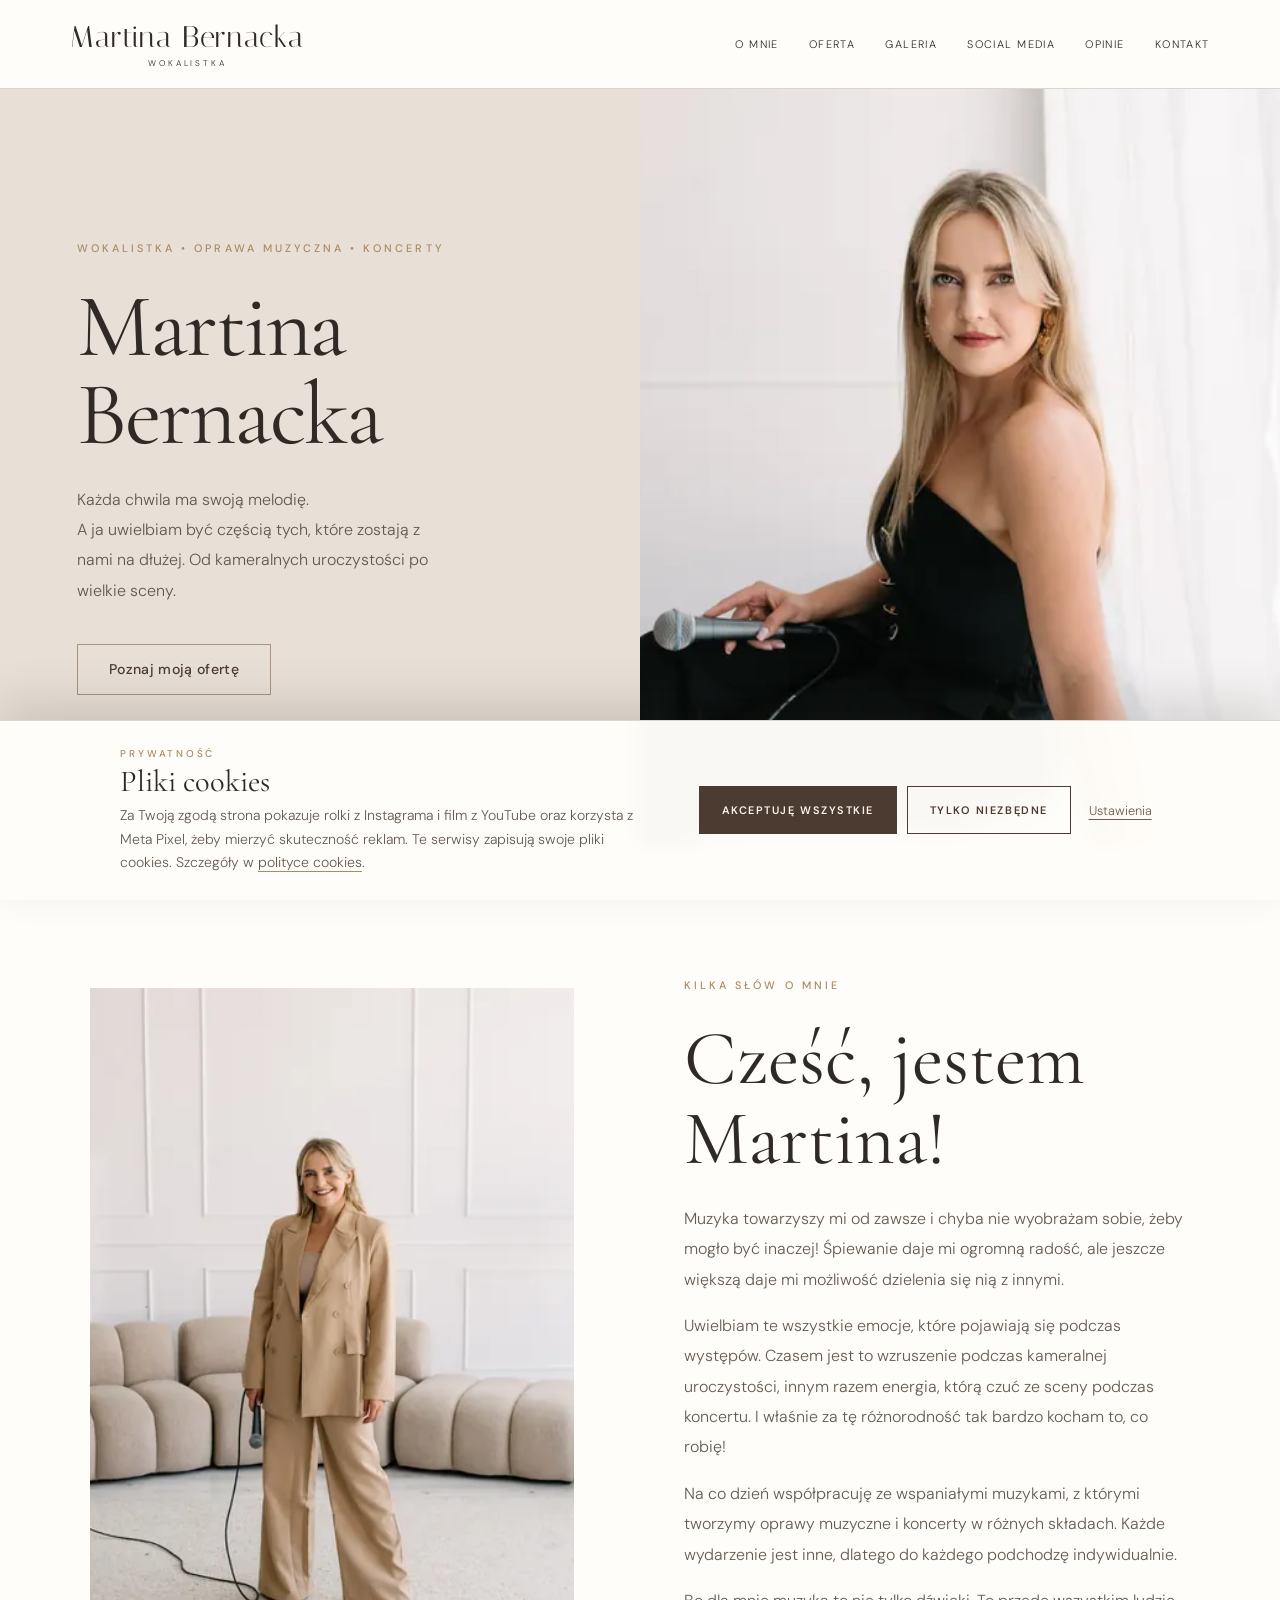
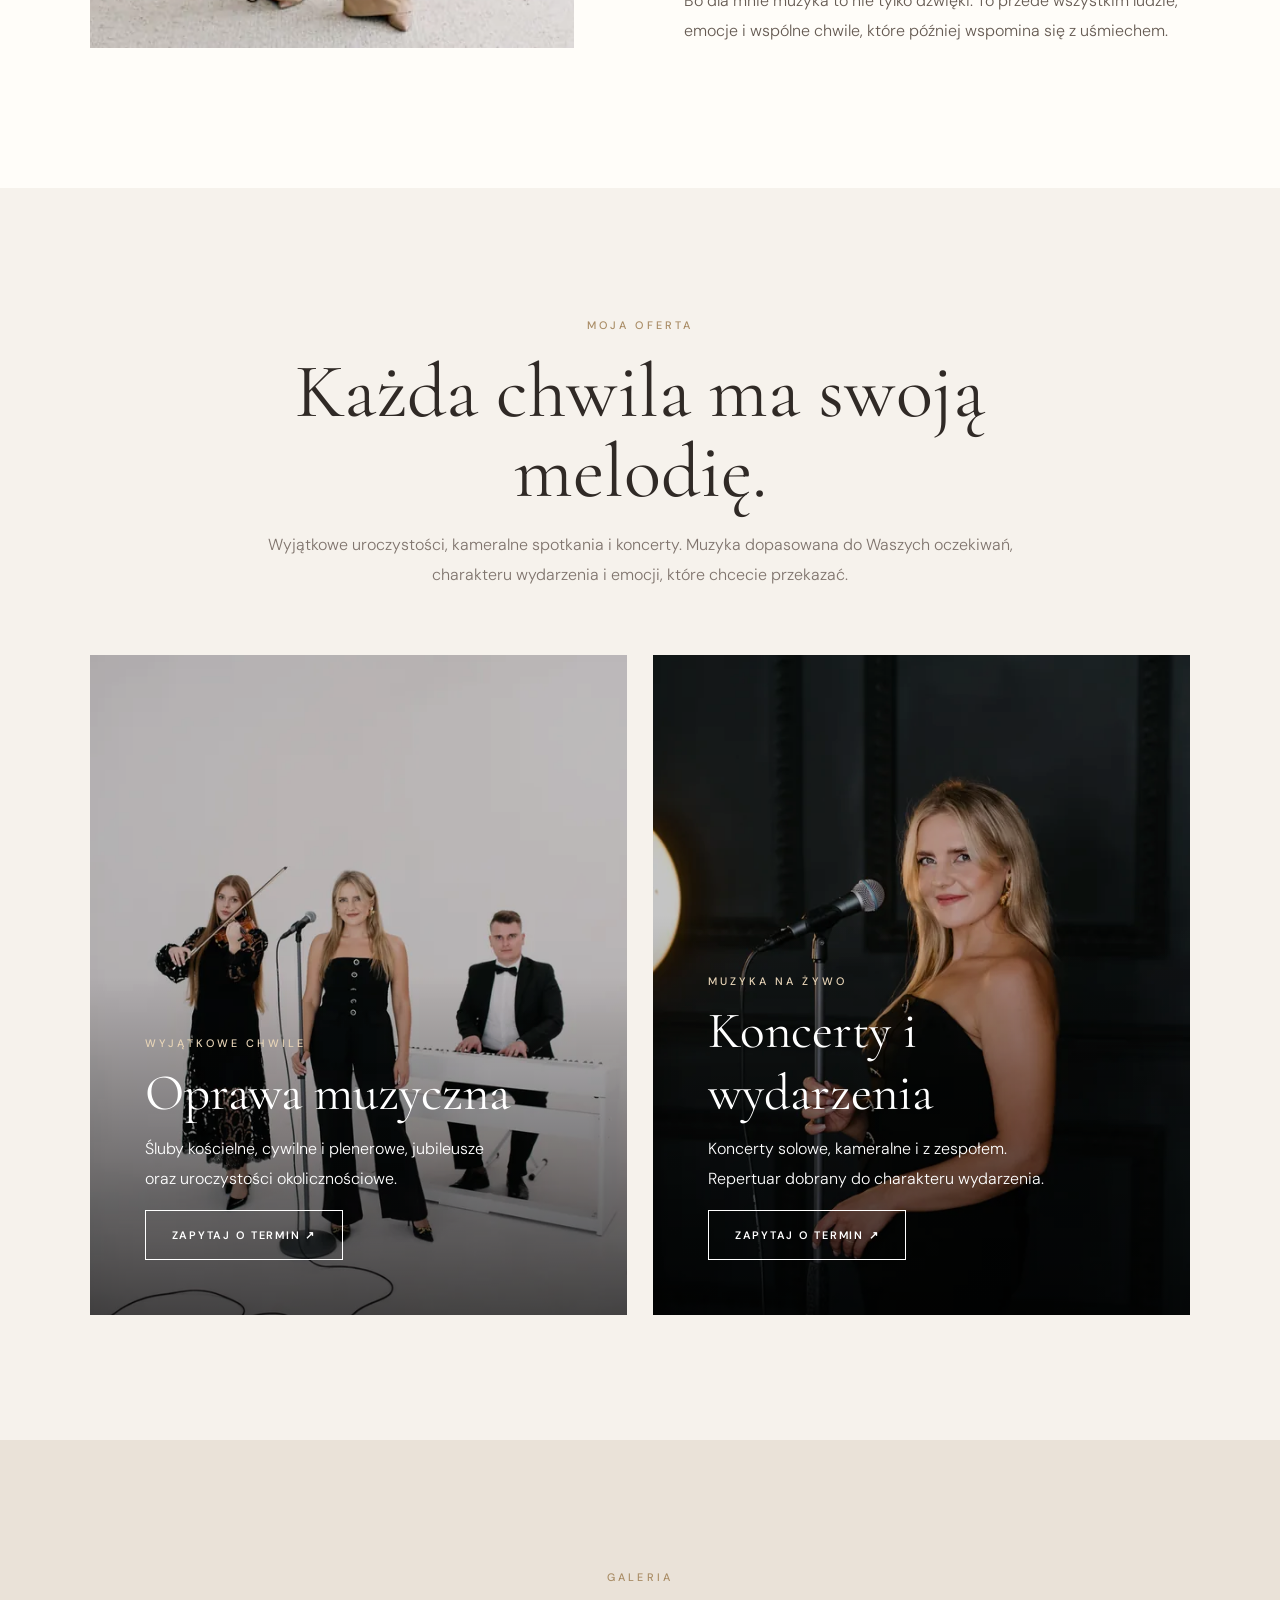
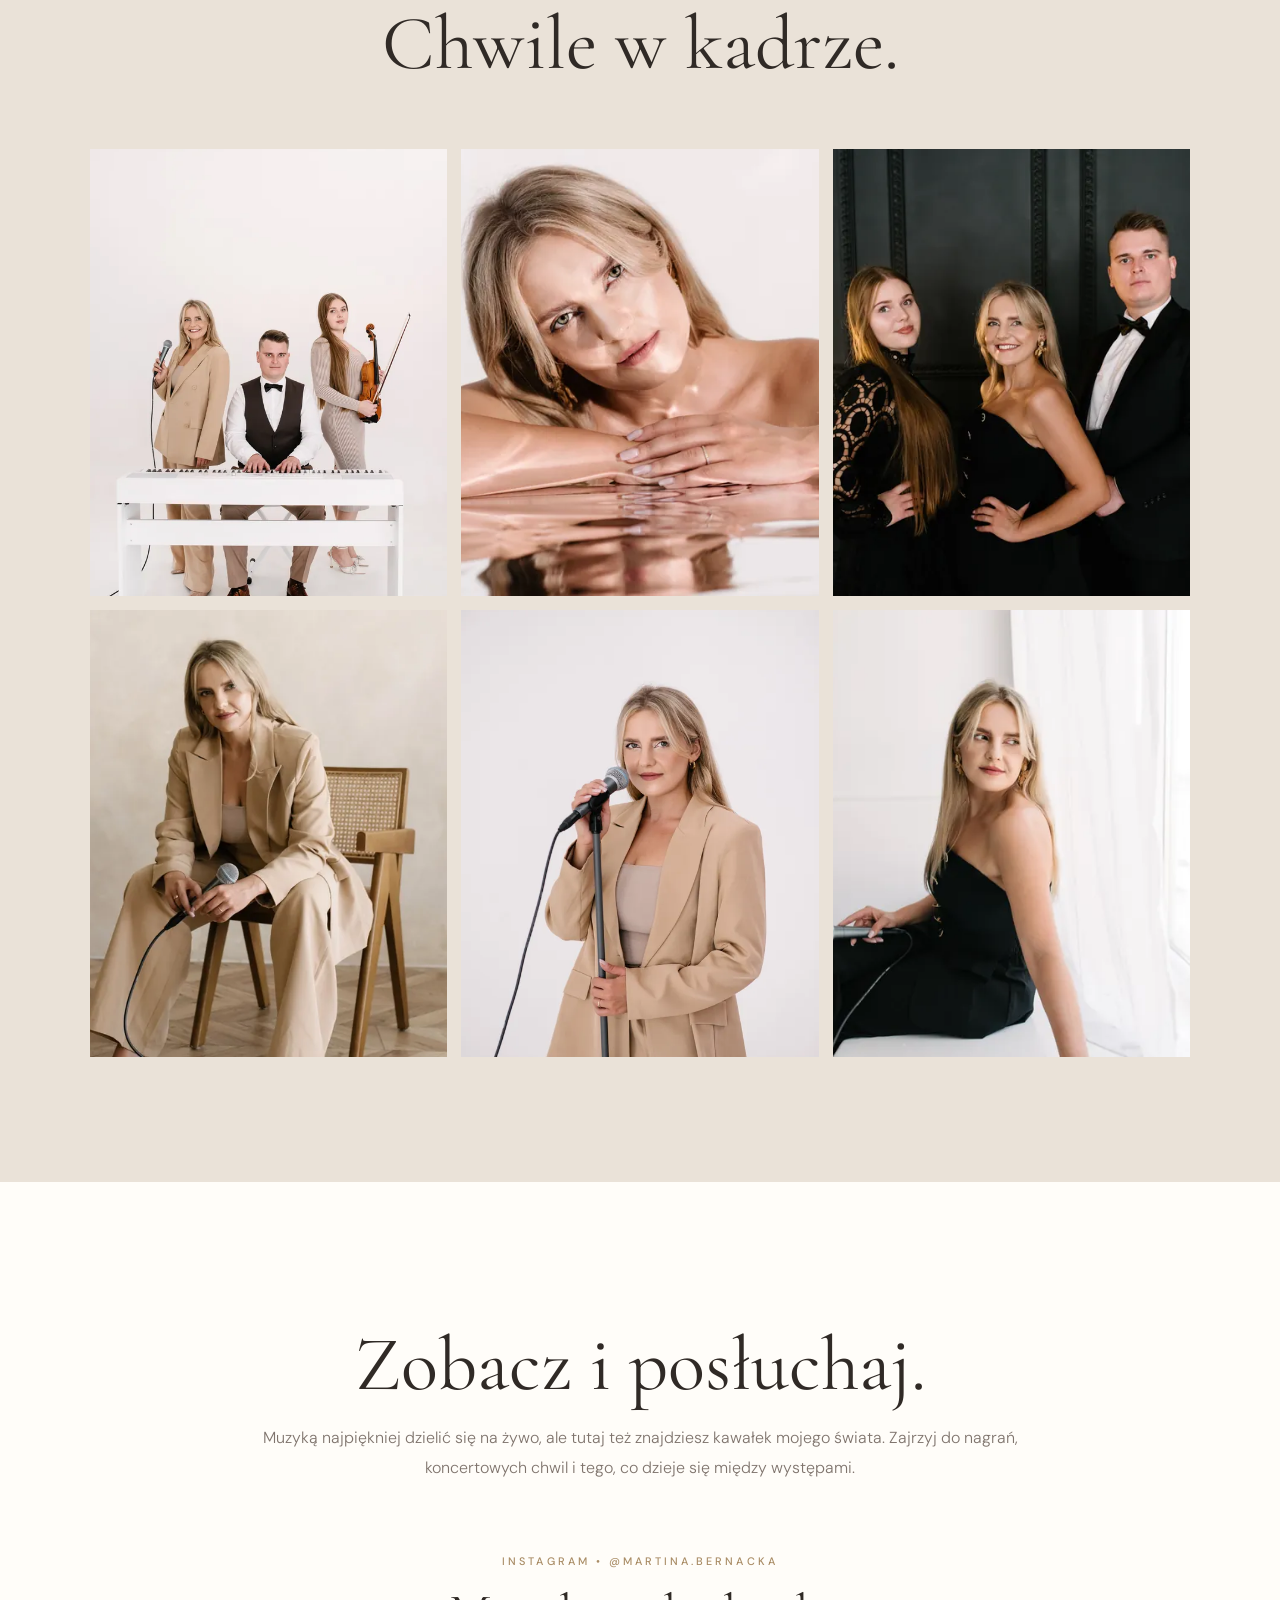
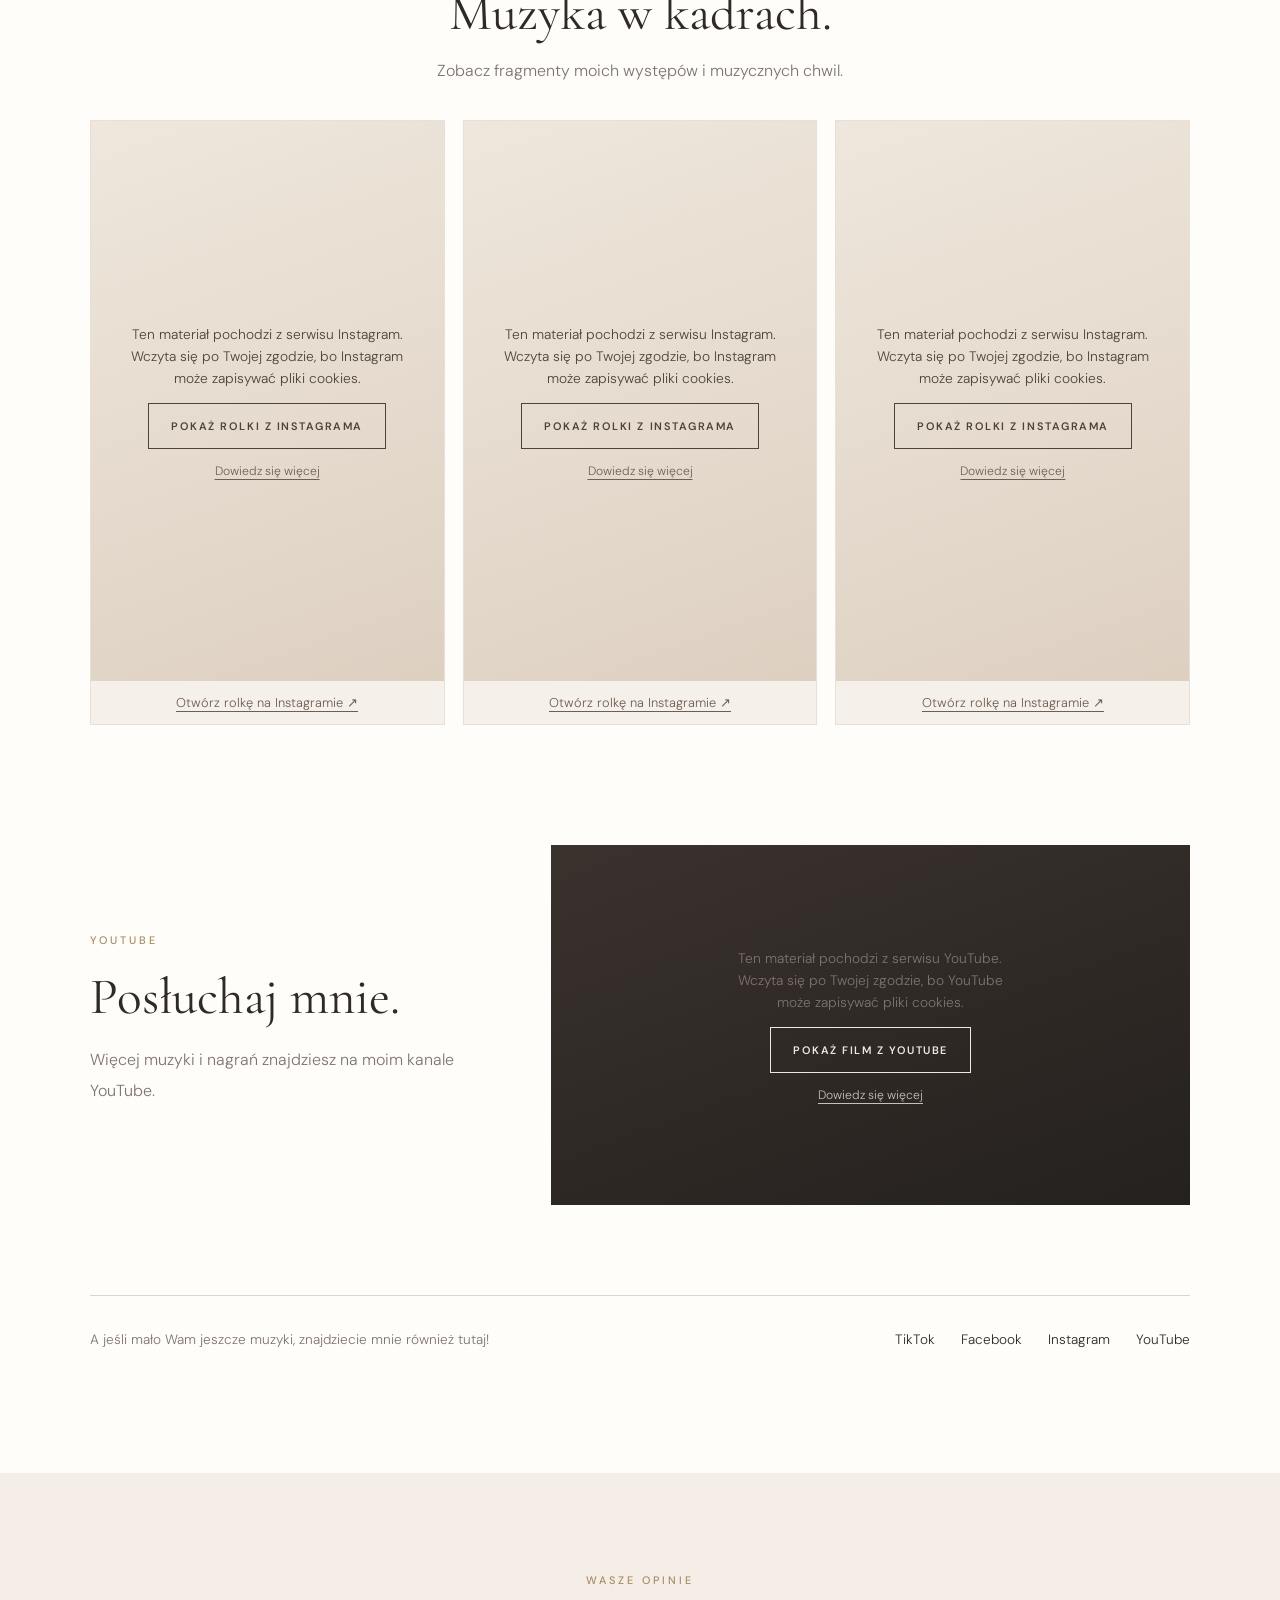
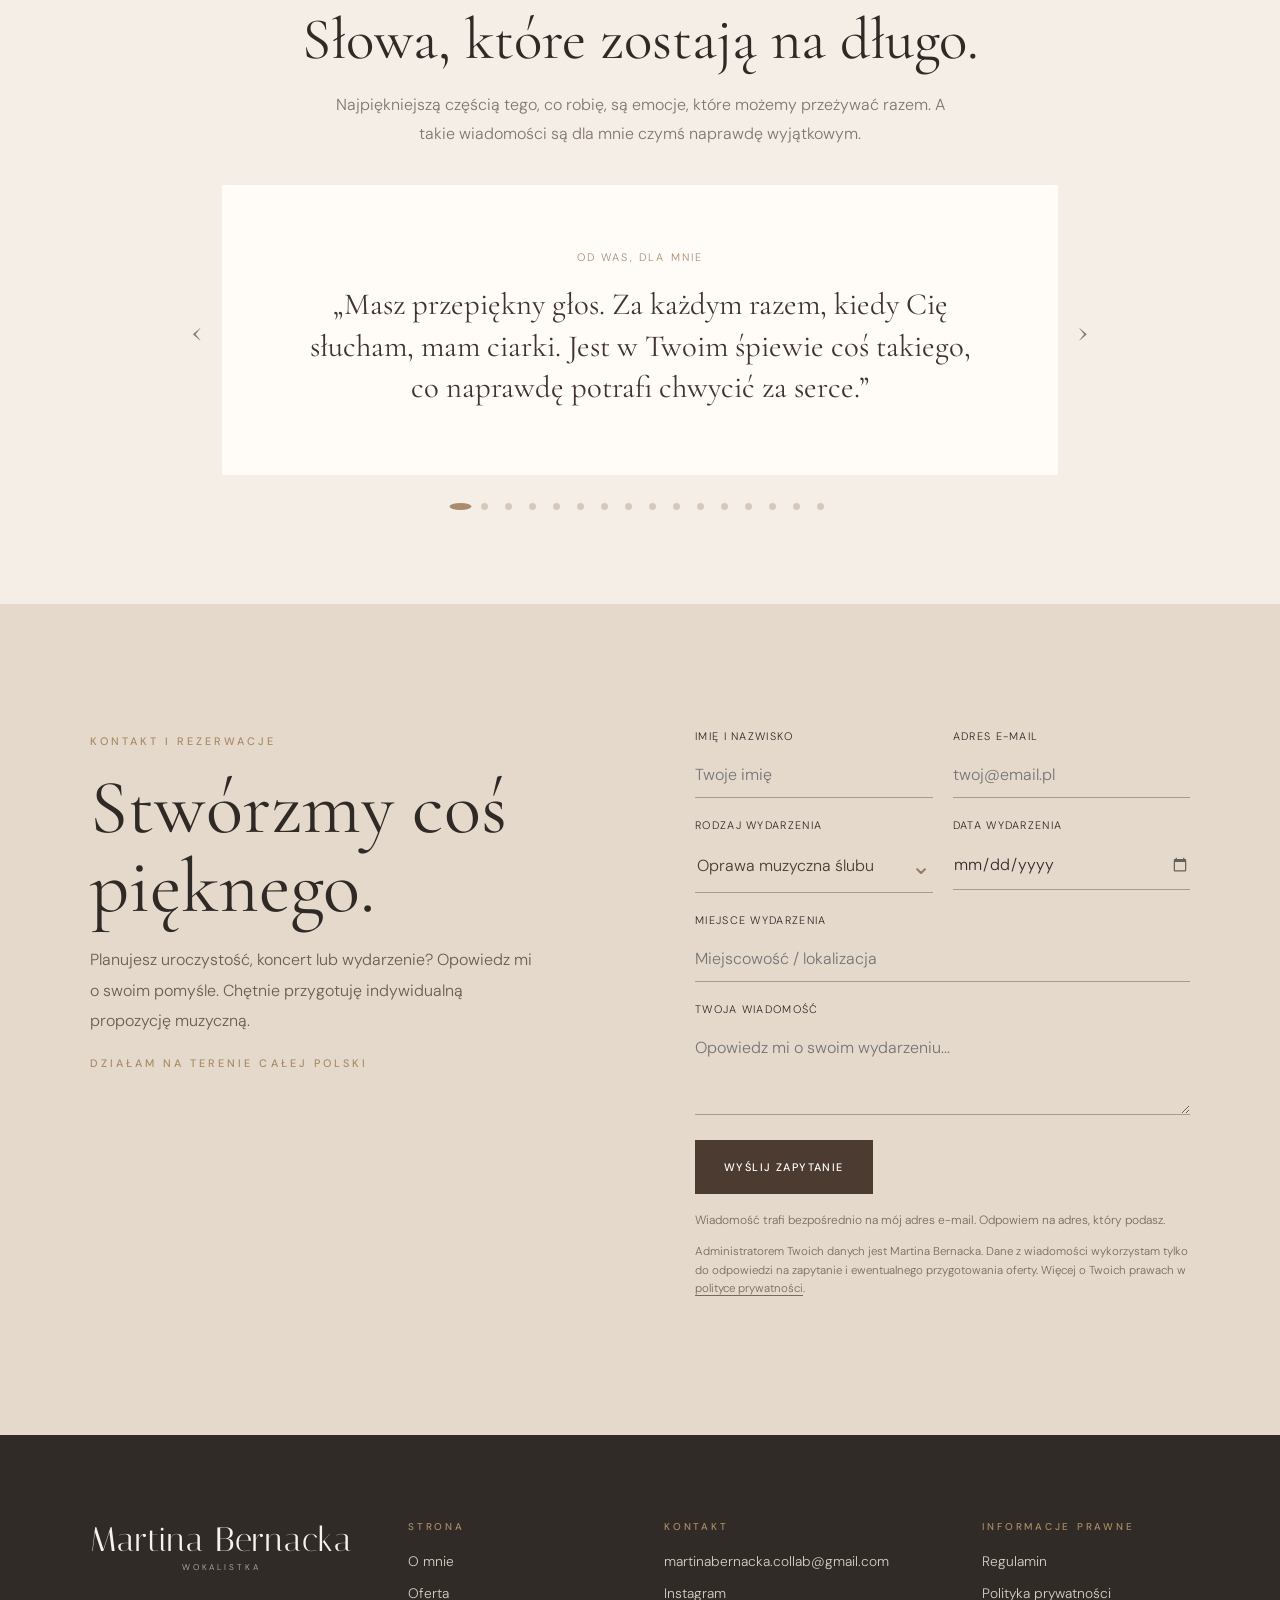
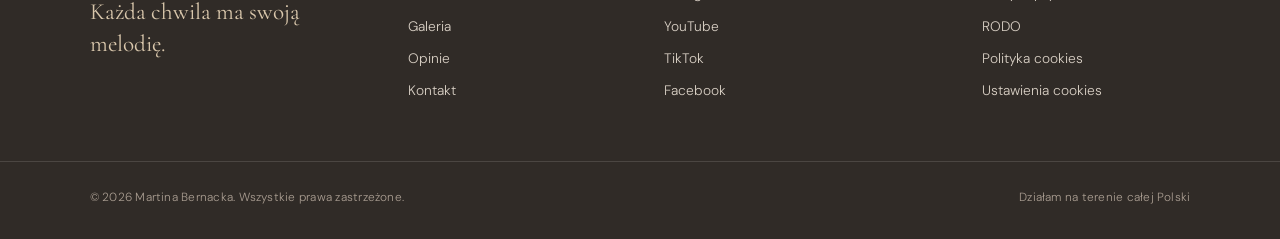
==== commit f9981112: "style: w galerii IMG_4184 zamiast powtórzonego zdjęcia tria" ====
--- a/index.html
+++ b/index.html
@@ -1,5 +1,5 @@
 <!DOCTYPE html>
 
 <html lang="pl"><head><meta charset="utf-8"/><meta content="width=device-width, initial-scale=1" name="viewport"/><meta content="#fffdf9" name="theme-color"/><meta name="apple-mobile-web-app-title" content="M. Bernacka"/><meta content="Wokalistka Martina Bernacka z Opolszczyzny. Oprawa muzyczna ślubu w kościele, ślubów cywilnych i plenerowych, jubileuszy oraz koncerty. Cała Polska." name="description"/><meta name="keywords" content="oprawa muzyczna ślubu w kościele, oprawa muzyczna ślubu, oprawa muzyczna mszy ślubnej, śpiew na ślubie, wokalistka na ślub, ślub kościelny, ślub cywilny, ślub plenerowy, oprawa muzyczna jubileuszu, koncerty, oprawa muzyczna ślubu Opole, oprawa muzyczna ślubu opolskie, oprawa muzyczna ślubu Opolszczyzna, oprawa muzyczna ślubu dolnośląskie, oprawa muzyczna ślubu kujawsko-pomorskie, oprawa muzyczna ślubu lubelskie, oprawa muzyczna ślubu lubuskie, oprawa muzyczna ślubu łódzkie, oprawa muzyczna ślubu małopolskie, oprawa muzyczna ślubu mazowieckie, oprawa muzyczna ślubu podkarpackie, oprawa muzyczna ślubu podlaskie, oprawa muzyczna ślubu pomorskie, oprawa muzyczna ślubu śląskie, oprawa muzyczna ślubu świętokrzyskie, oprawa muzyczna ślubu warmińsko-mazurskie, oprawa muzyczna ślubu wielkopolskie, oprawa muzyczna ślubu zachodniopomorskie, Martina Bernacka, wokalistka"/><meta name="author" content="Martina Bernacka"/><meta name="robots" content="index, follow"/><title>Oprawa muzyczna ślubu w kościele | Martina Bernacka, wokalistka</title><link rel="canonical" href="https://martinabernacka.com/"/><meta property="og:type" content="website"/><meta property="og:site_name" content="Martina Bernacka"/><meta property="og:locale" content="pl_PL"/><meta property="og:url" content="https://martinabernacka.com/"/><meta property="og:title" content="Oprawa muzyczna ślubu w kościele | Martina Bernacka, wokalistka"/><meta property="og:description" content="Wokalistka Martina Bernacka z Opolszczyzny. Oprawa muzyczna ślubu w kościele, ślubów cywilnych i plenerowych, jubileuszy oraz koncerty. Cała Polska."/><meta property="og:image" content="https://martinabernacka.com/assets/img/og-image.jpg"/><meta property="og:image:width" content="1200"/><meta property="og:image:height" content="630"/><meta property="og:image:alt" content="Martina Bernacka z mikrofonem przy oknie"/><meta name="twitter:card" content="summary_large_image"/><meta name="twitter:title" content="Oprawa muzyczna ślubu w kościele | Martina Bernacka, wokalistka"/><meta name="twitter:description" content="Wokalistka Martina Bernacka z Opolszczyzny. Oprawa muzyczna ślubu w kościele, ślubów cywilnych i plenerowych, jubileuszy oraz koncerty. Cała Polska."/><meta name="twitter:image" content="https://martinabernacka.com/assets/img/og-image.jpg"/><script type="application/ld+json">{"@context": "https://schema.org", "@graph": [{"@type": "WebSite", "@id": "https://martinabernacka.com/#strona", "name": "Martina Bernacka", "url": "https://martinabernacka.com/", "inLanguage": "pl-PL"}, {"@type": "Person", "@id": "https://martinabernacka.com/#martina", "name": "Martina Bernacka", "jobTitle": "Wokalistka", "description": "Wokalistka. Oprawa muzyczna uroczystości, koncerty i wydarzenia. Oprawy muzyczne i koncerty w różnych składach, ze współpracującymi muzykami.", "url": "https://martinabernacka.com/", "image": "https://martinabernacka.com/assets/img/og-image.jpg", "email": "martinabernacka.collab@gmail.com", "areaServed": [{"@type": "Country", "name": "Polska"}, {"@type": "AdministrativeArea", "name": "województwo dolnośląskie"}, {"@type": "AdministrativeArea", "name": "województwo kujawsko-pomorskie"}, {"@type": "AdministrativeArea", "name": "województwo lubelskie"}, {"@type": "AdministrativeArea", "name": "województwo lubuskie"}, {"@type": "AdministrativeArea", "name": "województwo łódzkie"}, {"@type": "AdministrativeArea", "name": "województwo małopolskie"}, {"@type": "AdministrativeArea", "name": "województwo mazowieckie"}, {"@type": "AdministrativeArea", "name": "województwo opolskie"}, {"@type": "AdministrativeArea", "name": "województwo podkarpackie"}, {"@type": "AdministrativeArea", "name": "województwo podlaskie"}, {"@type": "AdministrativeArea", "name": "województwo pomorskie"}, {"@type": "AdministrativeArea", "name": "województwo śląskie"}, {"@type": "AdministrativeArea", "name": "województwo świętokrzyskie"}, {"@type": "AdministrativeArea", "name": "województwo warmińsko-mazurskie"}, {"@type": "AdministrativeArea", "name": "województwo wielkopolskie"}, {"@type": "AdministrativeArea", "name": "województwo zachodniopomorskie"}], "knowsAbout": ["oprawa muzyczna ślubu w kościele", "oprawa muzyczna ślubu cywilnego", "oprawa muzyczna ślubu plenerowego", "oprawa muzyczna jubileuszu", "koncerty"], "sameAs": ["https://www.instagram.com/martina.bernacka/", "https://www.youtube.com/channel/UC1nf4XpLBBJtvFT8xslhd0Q", "https://www.tiktok.com/@martina.bernacka", "https://www.facebook.com/martina.tiszbierek/"], "homeLocation": {"@type": "Place", "name": "Opolszczyzna", "address": {"@type": "PostalAddress", "addressRegion": "województwo opolskie", "addressCountry": "PL"}}}, {"@type": "Service", "@id": "https://martinabernacka.com/#oprawa-muzyczna", "name": "Oprawa muzyczna ślubu w kościele i uroczystości", "serviceType": "Oprawa muzyczna", "description": "Śluby kościelne, cywilne i plenerowe, jubileusze oraz uroczystości okolicznościowe. Muzyka dopasowana do oczekiwań, charakteru wydarzenia i emocji.", "provider": {"@id": "https://martinabernacka.com/#martina"}, "areaServed": [{"@type": "Country", "name": "Polska"}, {"@type": "AdministrativeArea", "name": "województwo dolnośląskie"}, {"@type": "AdministrativeArea", "name": "województwo kujawsko-pomorskie"}, {"@type": "AdministrativeArea", "name": "województwo lubelskie"}, {"@type": "AdministrativeArea", "name": "województwo lubuskie"}, {"@type": "AdministrativeArea", "name": "województwo łódzkie"}, {"@type": "AdministrativeArea", "name": "województwo małopolskie"}, {"@type": "AdministrativeArea", "name": "województwo mazowieckie"}, {"@type": "AdministrativeArea", "name": "województwo opolskie"}, {"@type": "AdministrativeArea", "name": "województwo podkarpackie"}, {"@type": "AdministrativeArea", "name": "województwo podlaskie"}, {"@type": "AdministrativeArea", "name": "województwo pomorskie"}, {"@type": "AdministrativeArea", "name": "województwo śląskie"}, {"@type": "AdministrativeArea", "name": "województwo świętokrzyskie"}, {"@type": "AdministrativeArea", "name": "województwo warmińsko-mazurskie"}, {"@type": "AdministrativeArea", "name": "województwo wielkopolskie"}, {"@type": "AdministrativeArea", "name": "województwo zachodniopomorskie"}], "inLanguage": "pl-PL"}, {"@type": "Service", "@id": "https://martinabernacka.com/#koncerty", "name": "Koncerty i wydarzenia", "serviceType": "Koncerty", "description": "Koncerty solowe, kameralne i z zespołem. Repertuar dobrany do charakteru wydarzenia.", "provider": {"@id": "https://martinabernacka.com/#martina"}, "areaServed": [{"@type": "Country", "name": "Polska"}, {"@type": "AdministrativeArea", "name": "województwo dolnośląskie"}, {"@type": "AdministrativeArea", "name": "województwo kujawsko-pomorskie"}, {"@type": "AdministrativeArea", "name": "województwo lubelskie"}, {"@type": "AdministrativeArea", "name": "województwo lubuskie"}, {"@type": "AdministrativeArea", "name": "województwo łódzkie"}, {"@type": "AdministrativeArea", "name": "województwo małopolskie"}, {"@type": "AdministrativeArea", "name": "województwo mazowieckie"}, {"@type": "AdministrativeArea", "name": "województwo opolskie"}, {"@type": "AdministrativeArea", "name": "województwo podkarpackie"}, {"@type": "AdministrativeArea", "name": "województwo podlaskie"}, {"@type": "AdministrativeArea", "name": "województwo pomorskie"}, {"@type": "AdministrativeArea", "name": "województwo śląskie"}, {"@type": "AdministrativeArea", "name": "województwo świętokrzyskie"}, {"@type": "AdministrativeArea", "name": "województwo warmińsko-mazurskie"}, {"@type": "AdministrativeArea", "name": "województwo wielkopolskie"}, {"@type": "AdministrativeArea", "name": "województwo zachodniopomorskie"}], "inLanguage": "pl-PL"}]}</script><link rel="icon" href="favicon.svg" type="image/svg+xml"/><link rel="icon" href="assets/icons/favicon-32.png" type="image/png" sizes="32x32"/><link rel="apple-touch-icon" href="assets/icons/apple-touch-icon.png"/><link rel="manifest" href="site.webmanifest"/><link rel="preload" href="assets/fonts/dm-sans-latin-3.woff2" as="font" type="font/woff2" crossorigin/><link rel="preload" href="assets/fonts/cormorant-garamond-latin-1.woff2" as="font" type="font/woff2" crossorigin/><link rel="preload" href="assets/fonts/italiana-latin-4.woff2" as="font" type="font/woff2" crossorigin/><!-- css:start --><style>
-@font-face {font-family: 'Cormorant Garamond';font-style: normal;font-weight: 400;font-display: swap;src: url(assets/fonts/cormorant-garamond-latin-ext-0.woff2) format('woff2');unicode-range: U+0100-02BA, U+02BD-02C5, U+02C7-02CC, U+02CE-02D7, U+02DD-02FF, U+0304, U+0308, U+0329, U+1D00-1DBF, U+1E00-1E9F, U+1EF2-1EFF, U+2020, U+20A0-20AB, U+20AD-20C4, U+2113, U+2C60-2C7F, U+A720-A7FF;}@font-face {font-family: 'Cormorant Garamond';font-style: normal;font-weight: 400;font-display: swap;src: url(assets/fonts/cormorant-garamond-latin-1.woff2) format('woff2');unicode-range: U+0000-00FF, U+0131, U+0152-0153, U+02BB-02BC, U+02C6, U+02DA, U+02DC, U+0304, U+0308, U+0329, U+2000-206F, U+20AC, U+2122, U+2191, U+2193, U+2212, U+2215, U+FEFF, U+FFFD;}@font-face {font-family: 'Cormorant Garamond';font-style: normal;font-weight: 500;font-display: swap;src: url(assets/fonts/cormorant-garamond-latin-ext-0.woff2) format('woff2');unicode-range: U+0100-02BA, U+02BD-02C5, U+02C7-02CC, U+02CE-02D7, U+02DD-02FF, U+0304, U+0308, U+0329, U+1D00-1DBF, U+1E00-1E9F, U+1EF2-1EFF, U+2020, U+20A0-20AB, U+20AD-20C4, U+2113, U+2C60-2C7F, U+A720-A7FF;}@font-face {font-family: 'Cormorant Garamond';font-style: normal;font-weight: 500;font-display: swap;src: url(assets/fonts/cormorant-garamond-latin-1.woff2) format('woff2');unicode-range: U+0000-00FF, U+0131, U+0152-0153, U+02BB-02BC, U+02C6, U+02DA, U+02DC, U+0304, U+0308, U+0329, U+2000-206F, U+20AC, U+2122, U+2191, U+2193, U+2212, U+2215, U+FEFF, U+FFFD;}@font-face {font-family: 'Cormorant Garamond';font-style: normal;font-weight: 600;font-display: swap;src: url(assets/fonts/cormorant-garamond-latin-ext-0.woff2) format('woff2');unicode-range: U+0100-02BA, U+02BD-02C5, U+02C7-02CC, U+02CE-02D7, U+02DD-02FF, U+0304, U+0308, U+0329, U+1D00-1DBF, U+1E00-1E9F, U+1EF2-1EFF, U+2020, U+20A0-20AB, U+20AD-20C4, U+2113, U+2C60-2C7F, U+A720-A7FF;}@font-face {font-family: 'Cormorant Garamond';font-style: normal;font-weight: 600;font-display: swap;src: url(assets/fonts/cormorant-garamond-latin-1.woff2) format('woff2');unicode-range: U+0000-00FF, U+0131, U+0152-0153, U+02BB-02BC, U+02C6, U+02DA, U+02DC, U+0304, U+0308, U+0329, U+2000-206F, U+20AC, U+2122, U+2191, U+2193, U+2212, U+2215, U+FEFF, U+FFFD;}@font-face {font-family: 'DM Sans';font-style: normal;font-weight: 300;font-display: swap;src: url(assets/fonts/dm-sans-latin-ext-2.woff2) format('woff2');unicode-range: U+0100-02BA, U+02BD-02C5, U+02C7-02CC, U+02CE-02D7, U+02DD-02FF, U+0304, U+0308, U+0329, U+1D00-1DBF, U+1E00-1E9F, U+1EF2-1EFF, U+2020, U+20A0-20AB, U+20AD-20C4, U+2113, U+2C60-2C7F, U+A720-A7FF;}@font-face {font-family: 'DM Sans';font-style: normal;font-weight: 300;font-display: swap;src: url(assets/fonts/dm-sans-latin-3.woff2) format('woff2');unicode-range: U+0000-00FF, U+0131, U+0152-0153, U+02BB-02BC, U+02C6, U+02DA, U+02DC, U+0304, U+0308, U+0329, U+2000-206F, U+20AC, U+2122, U+2191, U+2193, U+2212, U+2215, U+FEFF, U+FFFD;}@font-face {font-family: 'DM Sans';font-style: normal;font-weight: 400;font-display: swap;src: url(assets/fonts/dm-sans-latin-ext-2.woff2) format('woff2');unicode-range: U+0100-02BA, U+02BD-02C5, U+02C7-02CC, U+02CE-02D7, U+02DD-02FF, U+0304, U+0308, U+0329, U+1D00-1DBF, U+1E00-1E9F, U+1EF2-1EFF, U+2020, U+20A0-20AB, U+20AD-20C4, U+2113, U+2C60-2C7F, U+A720-A7FF;}@font-face {font-family: 'DM Sans';font-style: normal;font-weight: 400;font-display: swap;src: url(assets/fonts/dm-sans-latin-3.woff2) format('woff2');unicode-range: U+0000-00FF, U+0131, U+0152-0153, U+02BB-02BC, U+02C6, U+02DA, U+02DC, U+0304, U+0308, U+0329, U+2000-206F, U+20AC, U+2122, U+2191, U+2193, U+2212, U+2215, U+FEFF, U+FFFD;}@font-face {font-family: 'DM Sans';font-style: normal;font-weight: 500;font-display: swap;src: url(assets/fonts/dm-sans-latin-ext-2.woff2) format('woff2');unicode-range: U+0100-02BA, U+02BD-02C5, U+02C7-02CC, U+02CE-02D7, U+02DD-02FF, U+0304, U+0308, U+0329, U+1D00-1DBF, U+1E00-1E9F, U+1EF2-1EFF, U+2020, U+20A0-20AB, U+20AD-20C4, U+2113, U+2C60-2C7F, U+A720-A7FF;}@font-face {font-family: 'DM Sans';font-style: normal;font-weight: 500;font-display: swap;src: url(assets/fonts/dm-sans-latin-3.woff2) format('woff2');unicode-range: U+0000-00FF, U+0131, U+0152-0153, U+02BB-02BC, U+02C6, U+02DA, U+02DC, U+0304, U+0308, U+0329, U+2000-206F, U+20AC, U+2122, U+2191, U+2193, U+2212, U+2215, U+FEFF, U+FFFD;}@font-face {font-family: 'DM Sans';font-style: normal;font-weight: 600;font-display: swap;src: url(assets/fonts/dm-sans-latin-ext-2.woff2) format('woff2');unicode-range: U+0100-02BA, U+02BD-02C5, U+02C7-02CC, U+02CE-02D7, U+02DD-02FF, U+0304, U+0308, U+0329, U+1D00-1DBF, U+1E00-1E9F, U+1EF2-1EFF, U+2020, U+20A0-20AB, U+20AD-20C4, U+2113, U+2C60-2C7F, U+A720-A7FF;}@font-face {font-family: 'DM Sans';font-style: normal;font-weight: 600;font-display: swap;src: url(assets/fonts/dm-sans-latin-3.woff2) format('woff2');unicode-range: U+0000-00FF, U+0131, U+0152-0153, U+02BB-02BC, U+02C6, U+02DA, U+02DC, U+0304, U+0308, U+0329, U+2000-206F, U+20AC, U+2122, U+2191, U+2193, U+2212, U+2215, U+FEFF, U+FFFD;}@font-face {font-family: 'Italiana';font-style: normal;font-weight: 400;font-display: swap;src: url(assets/fonts/italiana-latin-4.woff2) format('woff2');unicode-range: U+0000-00FF, U+0131, U+0152-0153, U+02BB-02BC, U+02C6, U+02DA, U+02DC, U+0304, U+0308, U+0329, U+2000-206F, U+20AC, U+2122, U+2191, U+2193, U+2212, U+2215, U+FEFF, U+FFFD;}:root{--ink:#302a26;--muted:#7f746d;--cream:#f6f2ec;--white:#fffdf9;--gold:#a98c65;--line:#ded5ca}*{box-sizing:border-box}html{scroll-behavior:smooth}body{margin:0;color:var(--ink);background:var(--cream);font-family:'DM Sans',sans-serif;font-weight:300}a{color:inherit;text-decoration:none}button,input,textarea,select{font:inherit}img{width:100%;display:block;object-fit:cover}h1,h2,h3,p{margin-top:0}h1,h2,h3,.serif{font-family:"Cormorant Garamond",Georgia,serif;font-weight:400}h1{font-size:clamp(4rem,8vw,9rem);line-height:.98;letter-spacing:-.025em}h2{font-size:clamp(3.2rem,6vw,6.6rem);line-height:1.04}h3{font-size:clamp(2rem,3vw,3.2rem)}p{line-height:1.9}.eyebrow{font-size:.68rem;letter-spacing:.28em;text-transform:uppercase;font-weight:500;color:var(--gold)}.btn{display:inline-flex;align-items:center;justify-content:center;gap:24px;padding:17px 26px;border:1px solid var(--ink);text-transform:uppercase;letter-spacing:.16em;font-size:.68rem;font-weight:600;transition:.3s;background:transparent;cursor:pointer}.btn:hover{background:var(--ink);color:white}.btn.light{color:white;border-color:white}.btn.light:hover{background:white;color:var(--ink)}header{height:88px;display:flex;align-items:center;justify-content:space-between;padding:0 5.5%;background:var(--white);position:relative;z-index:5}.brand{font-family:Italiana,serif;font-size:1.9rem;letter-spacing:.025em}.brand small{font-family:'DM Sans',sans-serif;display:block;text-align:center;font-size:.52rem;letter-spacing:.35em;margin-top:3px}nav{display:flex;align-items:center;gap:30px}nav a{font-size:.68rem;text-transform:uppercase;letter-spacing:.13em}nav a:hover{color:var(--gold)}.menu{display:none;border:0;background:none;font-size:24px}.hero{min-height:690px;height:calc(100svh - 88px);max-height:920px;display:grid;grid-template-columns:52% 48%;background:#e8dfd6}.hero-copy{display:flex;flex-direction:column;justify-content:center;padding:8% 10.5%;position:relative}.hero-copy .eyebrow{margin-bottom:28px}.hero-copy h1{margin-bottom:26px}.hero-copy p{max-width:380px;color:#62584f;margin-bottom:38px}.hero-image{height:100%;min-height:0;overflow:hidden}.hero-image img{height:100%;object-position:center 34%}.scroll{position:static;display:block;margin-top:55px;font-size:.62rem;letter-spacing:.2em;text-transform:uppercase;color:#7e7167}.section{padding:125px 7%}.section-head{text-align:center;max-width:760px;margin:0 auto 65px}.section-head h2{margin:18px 0}.section-head p{color:var(--muted)}.about{display:grid;grid-template-columns:44% 1fr;gap:10%;align-items:center;background:var(--white)}.about img{height:660px;object-position:center 34%}.about .copy{max-width:580px}.about h2{margin:25px 0;font-family:"Cormorant Garamond",Georgia,serif;font-weight:400}.about p{color:#665b53}.signature{font-family:Italiana,serif;font-size:2.4rem;color:var(--gold);margin-top:30px}.offers{background:var(--cream)}.offer-grid{display:grid;grid-template-columns:1fr 1fr;gap:26px}.offer{position:relative;overflow:hidden;height:660px;background:#d2c4b8}.offer img{height:100%;transition:transform .7s;filter:brightness(.77)}.offer:hover img{transform:scale(1.035)}.offer .overlay{position:absolute;inset:auto 0 0;padding:55px;color:white;background:linear-gradient(transparent,rgba(0,0,0,.62))}.offer h3{font-size:clamp(2.6rem,4vw,4.4rem);margin:10px 0}.offer p{max-width:360px}.offer .eyebrow{color:#e7d4b7}.quote{padding:100px 12%;text-align:center;background:#dcd0c1}.quote p{font-family:Italiana,serif;font-size:clamp(2.2rem,4vw,4.6rem);line-height:1.3;margin:0}.formats{background:var(--white)}.format-grid{display:grid;grid-template-columns:repeat(3,1fr);gap:35px}.format{padding:30px 0;border-top:1px solid var(--line)}.format .num{color:var(--gold);font-size:.75rem}.format h3{font-size:2.4rem;margin:20px 0 14px}.format p{color:var(--muted);font-size:.94rem}.gallery{background:#eae2d8}.gallery-grid{display:grid;grid-template-columns:1fr 1fr 1fr;gap:15px}.gallery-grid img{height:420px;cursor:pointer;transition:opacity .25s}.gallery-grid img:hover{opacity:.83}.gallery-grid img:nth-child(2){height:510px}.gallery-grid img:nth-child(5){height:510px}.listen{text-align:center;background:var(--white)}.listen p{max-width:570px;margin:0 auto 30px;color:var(--muted)}.contact{display:grid;grid-template-columns:1fr 1fr;gap:10%;background:#e5d9cc}.contact h2{margin:18px 0}.contact .intro{max-width:450px;color:#675d54}.contact form{display:grid;grid-template-columns:1fr 1fr;gap:20px}label{font-size:.68rem;letter-spacing:.12em;text-transform:uppercase;display:block;margin-bottom:9px}input,select,textarea{width:100%;border:0;border-bottom:1px solid #aa9b8c;padding:12px 0;background:transparent;outline:none;border-radius:0;color:var(--ink)}input:focus,textarea:focus,select:focus{border-bottom-color:#49372c}.full{grid-column:1/-1}textarea{resize:vertical;min-height:90px}footer{background:#302b27;color:#eee8df;padding:55px 7%;display:flex;align-items:center;justify-content:space-between;gap:25px}footer p{font-size:.75rem;color:#c1b6ab;margin:0}footer a{font-size:.8rem}#lightbox{position:fixed;inset:0;background:rgba(15,13,12,.94);z-index:50;display:none;align-items:center;justify-content:center;padding:55px}#lightbox.open{display:flex}#lightbox img{max-height:90vh;max-width:90vw;width:auto}#lightbox button{position:absolute;top:15px;right:25px;border:0;background:none;color:white;font-size:38px;cursor:pointer}@media(max-width:900px){header{height:76px}.menu{display:block}nav{display:none;position:absolute;top:76px;left:0;right:0;background:var(--white);padding:30px;flex-direction:column;align-items:flex-start}nav.open{display:flex}.hero{height:auto;min-height:0;grid-template-columns:1fr}.hero-image{height:62vh;min-height:400px;grid-row:1}.hero-copy{padding:75px 8% 95px}.scroll{margin-top:42px}.section{padding:85px 6%}.about{grid-template-columns:1fr;gap:45px}.about img{height:540px}.offer-grid{grid-template-columns:1fr}.offer{height:560px}.format-grid{grid-template-columns:1fr;gap:10px}.gallery-grid{grid-template-columns:1fr 1fr}.gallery-grid img,.gallery-grid img:nth-child(2),.gallery-grid img:nth-child(5){height:320px}.contact{grid-template-columns:1fr;gap:30px}footer{flex-direction:column;text-align:center}}@media(max-width:540px){.brand{font-size:1.55rem}h1{font-size:4.7rem}.hero-image{height:55vh;min-height:340px}.hero-copy{padding-top:60px}.section{padding:70px 6%}.about img{height:450px}.offer{height:460px}.offer .overlay{padding:30px}.gallery-grid{gap:8px}.gallery-grid img,.gallery-grid img:nth-child(2),.gallery-grid img:nth-child(5){height:240px}.contact form{grid-template-columns:1fr}.quote{padding:75px 7%}}.offers .section-head h2{font-family:"Cormorant Garamond",Georgia,serif;font-weight:400}.social-showcase{background:var(--white)}.social-showcase .section-head{max-width:780px;margin:0 auto 65px;text-align:center}.social-showcase .section-head h2{font-family:"Cormorant Garamond",Georgia,serif;font-weight:400}.social-feature{display:grid;grid-template-columns:1fr 1fr;min-height:450px;background:#eee7df}.social-feature-copy{padding:clamp(35px,5vw,85px);display:flex;flex-direction:column;align-items:flex-start;justify-content:center}.social-feature h3,.social-youtube h3{font-family:"Cormorant Garamond",Georgia,serif;font-weight:400;font-size:clamp(2.6rem,4vw,4.4rem);line-height:1.1;margin:20px 0}.social-feature p,.social-youtube p{color:var(--muted);max-width:420px}.social-feature .btn{margin-top:16px}.social-subtle{font-size:.83rem;color:var(--muted);margin-top:24px;text-decoration:underline;text-underline-offset:5px}.social-video-poster{position:relative;min-height:420px;background:linear-gradient(145deg,#cbbeb1,#8f7e72);display:flex;align-items:center;justify-content:center;overflow:hidden}.social-video-poster:before{content:"";position:absolute;inset:14px;border:1px solid rgba(255,255,255,.5)}.social-play{display:grid;place-items:center;width:78px;height:78px;border:1px solid white;border-radius:50%;font-size:23px;color:white;padding-left:4px;transition:transform .2s}.social-video-poster:hover .social-play{transform:scale(1.12)}.social-video-label{position:absolute;bottom:36px;left:35px;right:35px;color:white;letter-spacing:.1em;font-size:.78rem;text-transform:uppercase;display:flex;justify-content:space-between}.social-youtube{display:grid;grid-template-columns:.75fr 1.25fr;align-items:center;gap:7%;padding:90px 0;border-bottom:1px solid var(--line)}.youtube-frame{width:100%;aspect-ratio:16/9;background:#25211e}.youtube-frame iframe{width:100%;height:100%;border:0}.social-text-link{display:inline-block;margin-top:12px;border-bottom:1px solid var(--gold);padding-bottom:8px;font-size:.84rem}.social-footer{display:flex;justify-content:space-between;align-items:center;gap:30px;padding:35px 0 0;color:var(--muted);font-size:.85rem}.social-links{display:flex;flex-wrap:wrap;gap:18px 26px}.social-links a{color:var(--ink)}.social-links a:hover{text-decoration:underline;text-underline-offset:5px}@media(max-width:800px){.social-feature,.social-youtube{grid-template-columns:1fr}.social-feature-copy{padding:45px 7%}.social-video-poster{min-height:320px}.social-youtube{gap:30px;padding:65px 0}.social-footer{flex-direction:column;align-items:flex-start}.social-showcase .section-head{margin-bottom:40px}}.event-options{display:grid;grid-template-columns:repeat(2,minmax(0,1fr));gap:10px;margin-top:12px}.event-option{position:relative;cursor:pointer!important;margin:0!important}.event-option input{position:absolute;opacity:0;width:1px;height:1px}.event-option span{display:flex;align-items:center;justify-content:center;text-align:center;min-height:56px;padding:12px 14px;border:1px solid #c9b9a7;background:rgba(255,255,255,.23);color:#53463d;font-size:.88rem;line-height:1.35;letter-spacing:0;text-transform:none;transition:background .2s,border-color .2s}.event-option input:checked+span{background:#f9f5ef;border-color:#96795b;box-shadow:inset 0 0 0 1px #96795b;color:#362a22}.event-option input:focus-visible+span{outline:2px solid #96795b;outline-offset:3px}.event-option:hover span{background:#f9f5ef}@media(max-width:550px){.event-options{grid-template-columns:1fr}.event-option span{min-height:48px}}.hero-copy .hero-editorial-link{display:inline-flex;align-items:center;justify-content:center;gap:22px;padding:17px 24px;border:1px solid #aa917a;border-radius:2px;background:rgba(255,255,255,.17);color:#4b3b31;font-family:"DM Sans",sans-serif;font-size:.78rem;font-weight:500;letter-spacing:.11em;text-transform:uppercase;line-height:1.4;text-decoration:none;box-shadow:none;transition:background .25s,border-color .25s,color .25s,transform .25s}.hero-copy .hero-editorial-link::before{content:none}.hero-copy .hero-editorial-link .cta-icon{width:auto;height:auto;display:inline;color:#9e826b;border:0;border-radius:0;font:normal 17px/1 Arial,sans-serif;transition:transform .25s,color .25s}.hero-copy .hero-editorial-link:hover{background:#9e826b;border-color:#9e826b;color:#fff;gap:22px;transform:translateY(-2px)}.hero-copy .hero-editorial-link:hover .cta-icon{background:transparent;border:0;color:#fff;transform:translate(2px,-2px)}.hero-copy .hero-editorial-link:focus-visible{outline:2px solid #9e826b;outline-offset:4px}@media(max-width:540px){.hero-copy .hero-editorial-link{font-size:.73rem;letter-spacing:.08em;padding:16px 19px;gap:15px}}.hero-copy .hero-editorial-link {display:inline-flex; align-items:center; justify-content:center;padding:15px 34px; min-height:59px; gap:0;background:#41362f; color:#f8f3ec; border:1px solid #41362f;border-radius:0; box-shadow:none;font-family:"Cormorant Garamond",Georgia,serif;font-size:clamp(1.38rem,2vw,1.58rem); font-weight:500;letter-spacing:.012em; line-height:1.1; text-transform:none;transition:background .22s ease,color .22s ease,border-color .22s ease;}.hero-copy .hero-editorial-link::before,.hero-copy .hero-editorial-link::after{content:none}.hero-copy .hero-editorial-link:hover{background:#5b4b40;color:#fffaf4;border-color:#5b4b40;transform:none;gap:0}.hero-copy .hero-editorial-link:focus-visible{outline:2px solid #a98c65;outline-offset:4px}@media(max-width:540px){.hero-copy .hero-editorial-link{padding:14px 28px;min-height:55px;font-size:1.43rem;letter-spacing:.01em;gap:0}}.hero{height:auto;min-height: min(760px,calc(100svh - 88px));max-height:none;grid-template-columns:50% 50%;align-items:stretch}.hero-copy{padding:clamp(54px,7vw,110px) clamp(28px,6vw,105px);justify-content:center;min-width:0}.hero-copy h1{font-size:clamp(4rem,7vw,8rem);overflow-wrap:normal}.hero-copy .btn{background:#302a26;color:#fff;border-color:#302a26;max-width:100%;text-align:center;line-height:1.5}.hero-copy .btn:hover{background:#a98c65;border-color:#a98c65}.hero-image{height:auto;min-height:650px;overflow:hidden}.hero-image img{height:100%;width:100%;object-fit:cover;object-position:center 42%}@media(max-width:900px){.hero{display:flex;flex-direction:column;min-height:0;height:auto}.hero-image{order:0;height:clamp(350px,72vw,600px);min-height:0}.hero-image img{height:100%;object-position:center 38%}.hero-copy{order:1;padding:55px 7% 65px;background:#e8dfd6}.hero-copy h1{font-size:clamp(3.4rem,10vw,6.2rem);line-height:1.02}.hero-copy p{margin-bottom:26px}.hero-copy .btn{width:auto;min-height:52px;padding:15px 22px}}@media(max-width:540px){.hero-image{height:390px;min-height:0}.hero-image img{object-position:center 43%}.hero-copy{padding:42px 7% 55px}.hero-copy .eyebrow{font-size:.58rem;line-height:1.7;letter-spacing:.18em;margin-bottom:16px}.hero-copy h1{font-size:clamp(3.35rem,12.5vw,4.7rem);margin-bottom:20px}.hero-copy p{font-size:1rem;line-height:1.65;margin-bottom:24px}.hero-copy .btn{display:inline-flex;font-size:.67rem;letter-spacing:.11em;padding:15px 18px;min-height:52px;width:auto}}.offers .section-head h2{font-family:"Cormorant Garamond",Georgia,serif;font-weight:400}.event-options{display:grid;grid-template-columns:repeat(2,minmax(0,1fr));gap:10px;margin-top:12px}.event-option{position:relative;cursor:pointer!important;margin:0!important}.event-option input{position:absolute;opacity:0;width:1px;height:1px}.event-option span{display:flex;align-items:center;justify-content:center;text-align:center;min-height:56px;padding:12px 14px;border:1px solid #c9b9a7;background:rgba(255,255,255,.23);color:#53463d;font-size:.88rem;line-height:1.35;letter-spacing:0;text-transform:none;transition:background .2s,border-color .2s}.event-option input:checked+span{background:#f9f5ef;border-color:#96795b;box-shadow:inset 0 0 0 1px #96795b;color:#362a22}.event-option input:focus-visible+span{outline:2px solid #96795b;outline-offset:3px}.event-option:hover span{background:#f9f5ef}@media(max-width:550px){.event-options{grid-template-columns:1fr}.event-option span{min-height:48px}}.reels-intro{text-align:center;margin:0 auto 34px}.reels-intro h3{font-family:"Cormorant Garamond",Georgia,serif;font-size:clamp(2.4rem,4vw,4rem);font-weight:400;margin:12px 0}.reels-intro p{color:var(--muted)}.reels-grid{display:grid;grid-template-columns:repeat(3,minmax(0,1fr));gap:18px;max-width:1120px;margin:0 auto 30px}.reel-card{min-width:0;background:#f5f0ea;border:1px solid #e8dfd6;overflow:hidden}.reel-card iframe{display:block;width:100%;height:560px;border:0;background:#faf8f5}.reel-card>a{display:block;padding:13px 15px;text-align:center;color:#6f5d50;font-size:.8rem;text-decoration:underline;text-underline-offset:4px}@media(max-width:800px){.reels-grid{grid-template-columns:1fr;max-width:430px;gap:22px}.reel-card iframe{height:570px}}@media(max-width:400px){.reel-card iframe{height:520px}}.event-options{display:grid;grid-template-columns:repeat(2,minmax(0,1fr));gap:10px;margin-top:12px}.event-option{position:relative;cursor:pointer!important;margin:0!important}.event-option input{position:absolute;opacity:0;width:1px;height:1px}.event-option span{display:flex;align-items:center;justify-content:center;text-align:center;min-height:56px;padding:12px 14px;border:1px solid #c9b9a7;background:rgba(255,255,255,.23);color:#53463d;font-size:.88rem;line-height:1.35;letter-spacing:0;text-transform:none;transition:background .2s,border-color .2s}.event-option input:checked+span{background:#f9f5ef;border-color:#96795b;box-shadow:inset 0 0 0 1px #96795b;color:#362a22}.event-option input:focus-visible+span{outline:2px solid #96795b;outline-offset:3px}.event-option:hover span{background:#f9f5ef}@media(max-width:550px){.event-options{grid-template-columns:1fr}.event-option span{min-height:48px}}.testimonials{background:#f4eee7;text-align:center;padding-top:95px;padding-bottom:85px}.testimonials-heading{max-width:740px;margin:0 auto 36px}.testimonials-heading h2{font-family:'Cormorant Garamond',serif;font-weight:400;font-size:clamp(2.4rem,4.6vw,4.4rem);line-height:1.12;margin:18px 0}.testimonials-heading p{color:#81766c;line-height:1.8;max-width:630px;margin:0 auto}.testimonial-layout{max-width:920px;margin:auto;display:grid;grid-template-columns:42px minmax(0,1fr) 42px;gap:14px;align-items:center}.testimonial-arrow{background:transparent;border:0;color:#8e7c6c;font:300 2.4rem 'Cormorant Garamond',serif;cursor:pointer;min-height:50px;transition:color .2s}.testimonial-arrow:hover{color:#3e332d}.testimonial-dots .fallback-dot{width:22px;height:7px;border-radius:20px;background:#a98b6f}@media(max-width:600px){.testimonial-card blockquote{font-size:clamp(1.5rem,5.2vw,2rem);line-height:1.42;overflow-wrap:break-word}.testimonial-card{height:auto;min-height:290px}.testimonial-layout{grid-template-columns:30px minmax(0,1fr) 30px;gap:3px}.testimonial-arrow{touch-action:manipulation;min-width:30px}}.testimonial-card{background:#fffcf8;min-height:280px;padding:48px 45px;display:flex;flex-direction:column;justify-content:center;align-items:center;gap:20px}.testimonial-kicker{font-size:.68rem;letter-spacing:.2em;color:#a98c71}.testimonial-card blockquote{margin:0;max-width:680px;color:#40342e;font-family:'Cormorant Garamond',serif;font-size:clamp(1.35rem,2.4vw,2rem);font-weight:400;line-height:1.35}.testimonial-name{font-size:.8rem;color:#927a65}.testimonial-dots{flex-wrap:wrap;display:flex;justify-content:center;gap:9px;margin-top:24px;flex-wrap:wrap}.testimonial-dots button{width:7px;height:7px;border-radius:20px;border:0;background:#d4c7b9;padding:0;cursor:pointer;transition:width .2s}.testimonial-dots button[aria-current="true"]{width:22px;background:#a98b6f}@media(max-width:600px){.testimonials{padding:65px 16px}.testimonial-layout{grid-template-columns:24px minmax(0,1fr) 24px;gap:3px}.testimonial-card{padding:35px 17px;min-height:300px}.testimonial-arrow{font-size:2rem}.testimonials-heading h2{font-size:2.55rem}}.event-options{display:grid;grid-template-columns:repeat(2,minmax(0,1fr));gap:10px;margin-top:12px}.event-option{position:relative;cursor:pointer!important;margin:0!important}.event-option input{position:absolute;opacity:0;width:1px;height:1px}.event-option span{display:flex;align-items:center;justify-content:center;text-align:center;min-height:56px;padding:12px 14px;border:1px solid #c9b9a7;background:rgba(255,255,255,.23);color:#53463d;font-size:.88rem;line-height:1.35;letter-spacing:0;text-transform:none;transition:background .2s,border-color .2s}.event-option input:checked+span{background:#f9f5ef;border-color:#96795b;box-shadow:inset 0 0 0 1px #96795b;color:#362a22}.event-option input:focus-visible+span{outline:2px solid #96795b;outline-offset:3px}.event-option:hover span{background:#f9f5ef}@media(max-width:550px){.event-options{grid-template-columns:1fr}.event-option span{min-height:48px}}.event-select{position:relative;margin-top:8px}.event-select-trigger{width:100%;display:flex;align-items:center;justify-content:space-between;gap:12px;background:transparent;color:#493b32;border:0;border-bottom:1px solid #aa9b8c;padding:13px 2px 14px;text-align:left;font-size:1rem;font-weight:300;cursor:pointer}.event-select-trigger:focus-visible{outline:2px solid #a68b70;outline-offset:3px}.event-chevron{font-size:1.5rem;color:#927a65;line-height:1}.event-menu{position:absolute;z-index:20;top:calc(100% + 5px);left:0;right:0;background:#f8f3ed;box-shadow:0 12px 30px #4c39252b;border:1px solid #d5c6b7;padding:7px}.event-menu[hidden]{display:none}.event-menu button{display:block;width:100%;background:transparent;border:0;padding:13px 14px;text-align:left;color:#493b32;font-size:.95rem;cursor:pointer}.event-menu button:hover,.event-menu button:focus-visible,.event-menu button.chosen{background:#e8ddd0}.contact .btn{background:#4b3b31;color:#fff;border:1px solid #4b3b31;letter-spacing:.13em;font-weight:500;min-height:54px;padding:14px 28px}.contact .btn:hover{background:#6b5240}.contact-direct{display:flex;flex-direction:column;align-items:flex-start;gap:12px;margin-top:30px}.contact-direct-title{font-size:.85rem;color:#81766c;margin-bottom:3px}.contact-direct a{color:#493a30;text-decoration:none;border-bottom:1px solid #c8b7a4;padding-bottom:4px;overflow-wrap:anywhere;transition:color .2s,border-color .2s}.contact-direct a:hover,.contact-direct a:focus-visible{color:#9a7656;border-color:#9a7656}@media(max-width:600px){.contact-direct{margin-top:22px;gap:14px}}.hero-copy .hero-editorial-link{display:inline-flex;align-items:center;gap:15px;width:fit-content;max-width:100%;padding:5px 0;background:transparent;color:#4b3b31;border:0;border-radius:0;text-decoration:none;font-family:"DM Sans",sans-serif;font-size:.81rem;font-weight:500;letter-spacing:.045em;text-transform:none;line-height:1.5;box-shadow:none;transition:color .25s}.hero-copy .hero-editorial-link:before{content:none}.hero-copy .hero-editorial-link .cta-icon{width:42px;height:42px;display:inline-flex;align-items:center;justify-content:center;flex:none;border:1px solid #bba58d;border-radius:50%;font-size:19px;font-family:Arial,sans-serif;font-weight:300;color:#8f735b;transition:background .25s,color .25s,transform .25s,border-color .25s}.hero-copy .hero-editorial-link:hover,.hero-copy .hero-editorial-link:focus-visible{color:#8f735b;background:transparent;gap:15px}.hero-copy .hero-editorial-link:hover .cta-icon{background:#9e826b;color:#fff;border-color:#9e826b;transform:translateY(3px)}.hero-copy .hero-editorial-link:focus-visible{outline:2px solid #a98c65;outline-offset:6px}@media(max-width:540px){.hero-copy .hero-editorial-link{font-size:.79rem;letter-spacing:.015em}.hero-copy .hero-editorial-link .cta-icon{width:39px;height:39px}}.hero-copy a.hero-editorial-link{display:inline-flex;align-items:center;justify-content:center;min-height:51px;padding:14px 31px;border:1px solid #aa927d;border-radius:0;background:transparent;color:#4b3b32;text-decoration:none;text-transform:none;font-size:.88rem;font-weight:500;letter-spacing:.025em;line-height:1.35;box-shadow:none;transition:background .2s ease,border-color .2s ease,color .2s ease}.hero-copy a.hero-editorial-link:hover{background:#a58a72;border-color:#a58a72;color:#fff;transform:none}.hero-copy a.hero-editorial-link:focus-visible{outline:2px solid #92765d;outline-offset:4px}@media(max-width:540px){.hero-copy a.hero-editorial-link{min-height:48px;padding:13px 25px;font-size:.84rem}}.testimonial-layout{display:grid;grid-template-columns:34px minmax(0,1fr) 34px;gap:8px;align-items:center;max-width:920px;margin:auto}.testimonial-track{display:flex;overflow-x:auto;overflow-y:hidden;scroll-snap-type:x mandatory;scroll-behavior:smooth;-webkit-overflow-scrolling:touch;overscroll-behavior-inline:contain;scrollbar-width:none;min-width:0}.testimonial-track::-webkit-scrollbar{display:none}.testimonial-track>.testimonial-card{box-sizing:border-box;flex:0 0 100%;width:100%;scroll-snap-align:start;scroll-snap-stop:always;min-width:0;min-height:290px;height:auto}.testimonial-dots{display:flex;flex-wrap:wrap;justify-content:center;gap:9px;margin-top:24px}.testimonial-dots .testimonial-dot{display:block;width:7px;height:7px;min-width:7px;background:#d6c9bb;border-radius:20px;text-decoration:none;transition:background .2s,width .2s}.testimonial-dots .testimonial-dot[aria-current="true"]{width:22px;background:#a98b6f}.testimonial-arrow{position:relative;z-index:2;touch-action:manipulation;cursor:pointer}@media(max-width:600px){.testimonial-layout{grid-template-columns:24px minmax(0,1fr) 24px;gap:3px}.testimonial-track>.testimonial-card{padding:38px 17px;min-height:310px}.testimonial-track>.testimonial-card blockquote{font-size:clamp(1.35rem,5vw,1.8rem);line-height:1.38}}.legal-links{display:flex;flex-wrap:wrap;justify-content:center;gap:10px 22px}.legal-links a{font-size:.75rem;color:#c1b6ab}.legal-links a:hover{color:#fff}.form-rodo{font-size:.72rem;line-height:1.6;color:#766a60;margin-top:10px}.form-rodo a{text-decoration:underline;text-underline-offset:3px}footer.site-footer{display:block;padding:0;background:#302b27;color:#eee8df;text-align:left}.footer-top{display:grid;grid-template-columns:1.3fr 1fr 1.3fr 1fr;gap:48px;padding:85px 7% 60px}.site-footer .brand{display:inline-block;color:#f6f2ec;font-size:2.1rem}.site-footer .brand small{color:#c1b6ab}.footer-motto{margin:22px 0 0;font-family:"Cormorant Garamond",Georgia,serif;font-size:1.45rem;line-height:1.35;color:#d9c7ac;max-width:260px}.footer-col{display:flex;flex-direction:column;align-items:flex-start;gap:12px}.footer-head{margin:0 0 6px;font-size:.62rem;letter-spacing:.28em;text-transform:uppercase;font-weight:500;color:var(--gold);line-height:1.4}.footer-col a{font-size:.86rem;color:#d9d0c5;line-height:1.4;overflow-wrap:anywhere;border-bottom:1px solid transparent;transition:color .2s,border-color .2s}.footer-col a:hover,.footer-col a:focus-visible{color:#fff;border-bottom-color:var(--gold)}.footer-bottom{display:flex;justify-content:space-between;gap:20px;padding:24px 7% 30px;border-top:1px solid rgba(238,232,223,.14)}.footer-bottom p{margin:0;font-size:.74rem;color:#a99d91;letter-spacing:.02em}@media(max-width:1000px){.footer-top{grid-template-columns:1fr 1fr;gap:42px 30px}}@media(max-width:560px){.footer-top{grid-template-columns:1fr;gap:36px;padding:65px 7% 45px}.footer-bottom{flex-direction:column;gap:8px;padding-bottom:84px}}.site-footer nav.footer-col{display:flex;position:static;flex-direction:column;align-items:flex-start;gap:12px;padding:0;background:none}.site-footer nav.footer-col a{font-size:.86rem;text-transform:none;letter-spacing:0}@media(max-width:1000px){.footer-bottom{padding-left:calc(7% + 58px);padding-right:calc(7% + 58px)}}@media(max-width:560px){.footer-bottom{padding:24px 7% 84px}}html{-webkit-text-size-adjust:100%;text-size-adjust:100%}a,button,label{-webkit-tap-highlight-color:transparent}button{touch-action:manipulation}input,textarea{-webkit-appearance:none;appearance:none;border-radius:0;font-size:16px}input[type=date]{display:block;min-width:0;min-height:48px;line-height:1.4;text-align:left}input[type=date]::-webkit-date-and-time-value{text-align:left}input[type=date]::-webkit-calendar-picker-indicator{opacity:.55;cursor:pointer}@media(prefers-reduced-motion:reduce){html{scroll-behavior:auto}}#lightbox button{width:48px;height:48px;display:grid;place-items:center}@media(max-width:900px){.menu{width:44px;height:44px;display:grid;place-items:center;margin-right:-10px;color:var(--ink);cursor:pointer}header nav{gap:0;padding:12px 6% 22px;box-shadow:0 18px 30px rgba(48,42,38,.12);border-top:1px solid var(--line)}header nav a{display:block;width:100%;padding:14px 0;font-size:.78rem;border-bottom:1px solid var(--line)}header nav a:last-child{border-bottom:0}.social-links a{display:inline-block;padding:10px 0}.site-footer .footer-col{gap:2px}.site-footer .footer-col a,.site-footer nav.footer-col a{padding:8px 0}.contact-direct a{padding:6px 0}#lightbox{padding:16px}}@media(max-width:600px){.testimonial-layout{grid-template-columns:minmax(0,1fr)}.testimonial-arrow{display:none}.testimonial-dots{gap:0}.testimonial-dots .testimonial-dot{box-sizing:content-box;padding:10px 4px;background-clip:content-box}}@media(max-width:540px){.contact .btn{width:100%}.form-rodo{font-size:.76rem}}.gallery-grid{grid-template-columns:repeat(3,minmax(0,1fr));gap:14px}.gallery-grid img,.gallery-grid img:nth-child(2),.gallery-grid img:nth-child(5){height:auto;aspect-ratio:4/5;object-fit:cover;cursor:zoom-in;transition:opacity .25s,transform .5s}.gallery-grid img:focus-visible{outline:2px solid var(--gold);outline-offset:3px}.gallery-grid img[src*="galeria-trio-pianino"]{object-position:center 30%}.gallery-grid img[src*="galeria-portret"]{object-position:42% center}.gallery-grid img[src*="galeria-trio-czern"]{object-position:center 30%}.gallery-grid img[src*="galeria-fotel"]{object-position:center center}.gallery-grid img[src*="galeria-mikrofon"]{object-position:center 25%}.gallery-grid img[src*="galeria-trio-jasne"]{object-position:center center}@media(max-width:900px){.gallery-grid{grid-template-columns:repeat(2,minmax(0,1fr));gap:10px}}@media(max-width:540px){.gallery-grid{gap:8px}}html.lb-open{overflow:hidden}#lightbox{padding:0;touch-action:pan-y}#lightbox .lb-figure{margin:0;width:100%;height:100%;display:flex;flex-direction:column;align-items:center;justify-content:center;gap:14px;padding:60px 100px 30px}#lightbox .lb-stage{position:relative;display:flex;align-items:center;justify-content:center;max-width:100%;min-height:0}#lightbox .lb-img{max-width:100%;max-height:calc(100svh - 130px);width:auto;height:auto;object-fit:contain;user-select:none;-webkit-user-drag:none}#lightbox .lb-count{color:#cfc4b8;font-size:.78rem;letter-spacing:.2em}#lightbox button{position:absolute;display:grid;place-items:center;width:52px;height:52px;border:1px solid rgba(255,255,255,.28);border-radius:50%;background:rgba(20,17,15,.35);color:#fff;cursor:pointer;transition:background .2s,border-color .2s}#lightbox button:hover{background:rgba(255,255,255,.14);border-color:rgba(255,255,255,.6)}#lightbox button:focus-visible{outline:2px solid var(--gold);outline-offset:3px}#lightbox button svg{width:24px;height:24px}#lightbox .lb-close{top:16px;right:16px;font-size:30px;line-height:1;border:0;background:none}#lightbox .lb-prev,#lightbox .lb-next{top:50%;transform:translateY(-50%)}#lightbox .lb-prev{left:-74px}#lightbox .lb-next{right:-74px}@media(max-width:700px){#lightbox .lb-figure{padding:64px 52px 56px}#lightbox .lb-img{max-height:calc(100svh - 130px)}#lightbox .lb-count{position:absolute;bottom:22px;left:0;right:0;text-align:center}#lightbox .lb-prev,#lightbox .lb-next{width:40px;height:40px;background:rgba(20,17,15,.5)}#lightbox .lb-prev{left:-46px}#lightbox .lb-next{right:-46px}#lightbox button svg{width:20px;height:20px}}#lightbox{z-index:90;background:rgba(15,13,12,.97)}html.lb-open .cc-fab,html.lb-open .to-top{visibility:hidden}:root{--header-h:88px}@media(max-width:900px){:root{--header-h:76px}}header{position:sticky;top:0;z-index:40;box-shadow:0 1px 0 var(--line)}html{scroll-padding-top:var(--header-h)}.form-hp{position:absolute;left:-9999px;width:1px;height:1px;overflow:hidden}.form-status{margin:26px 0 0;outline:none}.form-status:empty{display:none}.form-status.is-ok{padding:26px 0 4px;border-top:1px solid #c9b9a7;animation:form-thanks-in .5s ease}.form-status .eyebrow{display:block;margin-bottom:10px}.form-thanks-title{margin:0 0 8px;font-family:"Cormorant Garamond",Georgia,serif;font-size:clamp(2rem,3vw,2.6rem);font-weight:400;line-height:1.1;color:var(--ink)}.form-thanks-text{margin:0;font-size:.95rem;line-height:1.7;color:#675d54}.form-status.is-error .form-thanks-text{color:#8a3b2e}.form-status a{text-decoration:underline;text-underline-offset:3px}@keyframes form-thanks-in{from{opacity:0;transform:translateY(8px)}to{opacity:1;transform:none}}@media(prefers-reduced-motion:reduce){.form-status.is-ok{animation:none}}#contact-form button[disabled]{opacity:.65;cursor:progress}.testimonial-dots{gap:0;margin-top:20px}.testimonial-dots .testimonial-dot,.testimonial-dots .testimonial-dot[aria-current="true"]{position:relative;box-sizing:border-box;width:24px;height:24px;min-width:0;padding:0;background:none;border-radius:0}.testimonial-dots .testimonial-dot::before{content:"";position:absolute;top:50%;left:50%;width:7px;height:7px;margin:-3.5px 0 0 -3.5px;border-radius:20px;background:#d6c9bb;transition:transform .25s ease,background-color .25s ease}.testimonial-dots .testimonial-dot[aria-current="true"]::before{transform:scaleX(3.15);background:#a98b6f}.testimonial-dots .testimonial-dot:focus-visible{outline:2px solid var(--gold);outline-offset:-2px;border-radius:12px}@media(max-width:600px){.testimonial-dots{display:grid;grid-template-columns:repeat(8,24px);justify-content:center}}@media(prefers-reduced-motion:reduce){.testimonial-dots .testimonial-dot::before{transition:none}}@media(max-width:560px){.footer-top{grid-template-columns:1fr;gap:22px;padding:44px 6% 24px}.site-footer .brand{font-size:1.65rem}.footer-motto{margin-top:8px;font-size:1.12rem;max-width:none}.site-footer .footer-col,.site-footer nav.footer-col{flex-direction:row;flex-wrap:wrap;align-items:baseline;column-gap:20px;row-gap:0}.footer-head{flex-basis:100%;margin:0 0 2px}.site-footer .footer-col a[href^="mailto:"]{flex-basis:100%}.site-footer .footer-col a,.site-footer nav.footer-col a{padding:6px 0;font-size:.84rem}.footer-bottom{padding:16px 6% 78px;gap:4px}.footer-bottom p{font-size:.7rem}}:root{--fab-size:50px;--fab-gap:18px}.cc-fab,.to-top{position:fixed;bottom:var(--fab-gap);z-index:60;width:var(--fab-size);height:var(--fab-size);display:grid;place-items:center;border-radius:50%;border:1px solid #c9b9a7;background:rgba(255,253,249,.94);color:#4b3b31;cursor:pointer;box-shadow:0 10px 26px rgba(48,42,38,.16);backdrop-filter:blur(6px);-webkit-backdrop-filter:blur(6px);transition:background .25s,color .25s,border-color .25s,transform .25s,opacity .3s}.cc-fab{left:var(--fab-gap)}.to-top{right:var(--fab-gap)}.cc-fab svg{width:23px;height:23px}.to-top svg{width:18px;height:18px}.cc-fab:hover,.to-top:hover,.cc-fab[aria-expanded="true"]{background:#4b3b31;border-color:#4b3b31;color:#f8f3ec}.cc-fab:focus-visible,.to-top:focus-visible{outline:2px solid var(--gold);outline-offset:3px}.to-top{opacity:0;visibility:hidden;transform:translateY(12px);pointer-events:none;transition:background .25s,color .25s,border-color .25s,transform .25s,opacity .3s,visibility 0s linear .3s}.to-top.is-visible{opacity:1;visibility:visible;transform:none;pointer-events:auto;transition:background .25s,color .25s,border-color .25s,transform .25s,opacity .3s,visibility 0s}.cc-bar{position:fixed;left:0;right:0;bottom:0;z-index:70;background:rgba(255,253,249,.98);border-top:1px solid var(--line);box-shadow:0 -18px 44px rgba(48,42,38,.14);backdrop-filter:blur(8px);-webkit-backdrop-filter:blur(8px);color:var(--ink);transform:translateY(105%);transition:transform .32s ease}.cc-bar.is-visible{transform:none}.cc-bar-inner{max-width:1180px;margin:0 auto;padding:26px 5.5% 26px;display:flex;align-items:center;gap:20px 48px}.cc-bar-text{flex:1 1 auto;min-width:0}.cc-bar-title{margin:0 0 6px;font-family:"Cormorant Garamond",Georgia,serif;font-weight:400;font-size:1.9rem;line-height:1.05}.cc-bar-text p:last-child{margin:0;max-width:640px;font-size:.88rem;line-height:1.65;color:#665b53}.cc-bar-text a{border-bottom:1px solid var(--gold)}.cc-bar-actions{flex:none;display:flex;align-items:center;gap:10px}.cc-bar-actions .cc-btn{padding:12px 22px}.cc-link-btn{min-height:48px;padding:10px 8px;border:0;background:none;color:#6f5d50;font-size:.8rem;text-decoration:underline;text-underline-offset:4px;cursor:pointer}.cc-link-btn:hover{color:var(--gold)}.cc-link-btn:focus-visible{outline:2px solid var(--gold);outline-offset:3px}html.cc-bar-open .cc-fab,html.cc-bar-open .to-top{visibility:hidden}.cc-modal{position:fixed;inset:0;z-index:80;display:flex;align-items:center;justify-content:center;padding:20px;background:rgba(30,25,22,.55);overflow-y:auto;animation:cc-fade .2s ease}.cc-modal[hidden]{display:none}html.cc-modal-open{overflow:hidden}.cc-modal-panel{position:relative;width:100%;max-width:540px;max-height:calc(100svh - 40px);overflow:auto;padding:38px 36px 28px;background:var(--white);border:1px solid var(--line);box-shadow:0 30px 70px rgba(30,25,22,.3);color:var(--ink);animation:cc-in .28s ease}.cc-close{position:absolute;top:10px;right:10px;width:44px;height:44px;display:grid;place-items:center;border:0;background:none;color:#6f5d50;font-size:28px;line-height:1;cursor:pointer}.cc-close:hover{color:var(--ink)}.cc-close:focus-visible{outline:2px solid var(--gold);outline-offset:2px}@keyframes cc-in{from{opacity:0;transform:translateY(10px)}to{opacity:1;transform:none}}@keyframes cc-fade{from{opacity:0}to{opacity:1}}.cc-eyebrow{margin:0 0 6px;font-size:.62rem;letter-spacing:.28em;text-transform:uppercase;font-weight:500;color:var(--gold);line-height:1.4}.cc-title{margin:0 0 12px;font-family:"Cormorant Garamond",Georgia,serif;font-weight:400;font-size:2.1rem;line-height:1.05}.cc-text{margin:0 0 18px;font-size:.86rem;line-height:1.65;color:#665b53}.cc-options{border-top:1px solid var(--line);margin-bottom:20px}.cc-option{display:flex;align-items:center;justify-content:space-between;gap:16px;padding:13px 0;border-bottom:1px solid var(--line);cursor:pointer;margin:0;text-transform:none;letter-spacing:0;font-size:.9rem}.cc-option strong{display:block;font-weight:500}.cc-option small{display:block;font-size:.75rem;color:var(--muted);margin-top:2px}.cc-option input{position:absolute;opacity:0;width:1px;height:1px;padding:0;border:0;margin:0}.cc-option i{position:relative;flex:none;width:42px;height:24px;border-radius:24px;background:#d9cdbf;transition:background .2s}.cc-option i:after{content:"";position:absolute;top:3px;left:3px;width:18px;height:18px;border-radius:50%;background:#fff;box-shadow:0 1px 3px rgba(0,0,0,.18);transition:transform .2s}.cc-option input:checked+i{background:#4b3b31}.cc-option input:checked+i:after{transform:translateX(18px)}.cc-option input:disabled+i{opacity:.55}.cc-option input:disabled~*,.cc-option:has(input:disabled){cursor:default}.cc-option input:focus-visible+i{outline:2px solid var(--gold);outline-offset:3px}.cc-actions{display:grid;grid-template-columns:1fr 1fr;gap:10px}.cc-btn{min-height:48px;padding:12px 14px;border:1px solid #4b3b31;background:transparent;color:#4b3b31;font-size:.68rem;font-weight:600;letter-spacing:.14em;text-transform:uppercase;cursor:pointer;transition:background .2s,color .2s}.cc-btn:hover{background:#4b3b31;color:#fff}.cc-btn-solid{background:#4b3b31;color:#f8f3ec}.cc-btn-solid:hover{background:#6b5240;border-color:#6b5240}.cc-btn:focus-visible{outline:2px solid var(--gold);outline-offset:3px}.cc-links{display:flex;justify-content:center;gap:18px;margin:14px 0 0;font-size:.74rem;line-height:1.4}.cc-links a{color:var(--muted);border-bottom:1px solid var(--line)}.cc-links a:hover{color:var(--ink)}.embed-wrap{position:relative}.embed-wrap:focus{outline:none}.embed-wrap.is-loaded .embed-placeholder{display:none}.embed-wrap:not(.is-loaded) iframe{display:none}.embed-placeholder{display:flex;flex-direction:column;align-items:center;justify-content:center;gap:14px;text-align:center;padding:34px 26px;min-height:100%;background:linear-gradient(160deg,#efe7dd,#ddd0c1);color:#4d433c}.reel-card .embed-placeholder{min-height:560px}@media(max-width:800px){.reel-card .embed-placeholder{min-height:570px}}@media(max-width:400px){.reel-card .embed-placeholder{min-height:520px}}.youtube-frame{position:relative}.youtube-frame .embed-wrap{position:absolute;inset:0;height:auto}.youtube-frame .embed-placeholder{position:absolute;inset:0;background:linear-gradient(160deg,#3a322d,#25211e);color:#eee8df}.embed-placeholder p{margin:0;max-width:300px;font-size:.86rem;line-height:1.6}.embed-btn{min-height:46px;padding:12px 22px;border:1px solid currentColor;background:transparent;color:inherit;font-size:.68rem;font-weight:600;letter-spacing:.14em;text-transform:uppercase;cursor:pointer;transition:background .2s,color .2s}.reel-card .embed-btn:hover{background:#4b3b31;border-color:#4b3b31;color:#fff}.youtube-frame .embed-btn:hover{background:#eee8df;color:#25211e}.embed-btn:focus-visible{outline:2px solid var(--gold);outline-offset:3px}.embed-placeholder a{font-size:.76rem;text-decoration:underline;text-underline-offset:4px;opacity:.8}.embed-placeholder a:hover{opacity:1}.embed-placeholder a.embed-btn{display:inline-flex;align-items:center;font-size:.68rem;text-decoration:none;opacity:1}@media(max-width:900px){.cc-bar-inner{flex-direction:column;align-items:stretch;padding:22px 6% calc(18px + env(safe-area-inset-bottom))}.cc-bar-actions{display:grid;grid-template-columns:1fr 1fr;gap:10px}.cc-bar-actions .cc-btn{padding:12px 10px}.cc-link-btn{grid-column:1/-1;min-height:40px}}@media(max-width:600px){:root{--fab-size:46px;--fab-gap:14px}.cc-bar-title{font-size:1.6rem}.cc-bar-text p:last-child{font-size:.84rem;line-height:1.55}.cc-modal{padding:0;align-items:flex-end}.cc-modal-panel{max-width:none;max-height:92svh;padding:30px 22px calc(22px + env(safe-area-inset-bottom));border-left:0;border-right:0;border-bottom:0}.cc-title{font-size:1.85rem}.cc-actions{grid-template-columns:1fr}.cc-actions .cc-btn-solid{order:-1}}@media(prefers-reduced-motion:reduce){.cc-bar,.cc-modal,.cc-modal-panel{animation:none;transition:none}.cc-fab,.to-top,.cc-option i,.cc-option i:after{transition:none}}
-</style><!-- css:end --></head><body><header><a class="brand" href="#start">Martina Bernacka<small>WOKALISTKA</small></a><button aria-expanded="false" aria-label="Otwórz menu" class="menu">☰</button><nav id="nav"><a href="#o-mnie">O mnie</a><a href="#oferta">Oferta</a><a href="#galeria">Galeria</a><a href="#koncerty">Social media</a><a href="#opinie">Opinie</a><a href="#kontakt">Kontakt</a></nav></header><main><section class="hero" id="start"><div class="hero-copy"><span class="eyebrow">Wokalistka • oprawa muzyczna • koncerty</span><h1>Martina<br/>Bernacka</h1><p>Każda chwila ma swoją melodię.<br/>A ja uwielbiam być częścią tych, które zostają z nami na dłużej. Od kameralnych uroczystości po wielkie sceny.</p><div><a class="hero-editorial-link" href="#oferta">Poznaj moją ofertę</a></div></div><div class="hero-image"><img alt="Martina Bernacka, wokalistka, z mikrofonem przy oknie" src="assets/img/hero-portret-1200.webp" srcset="assets/img/hero-portret-800.webp 800w, assets/img/hero-portret-1200.webp 1200w, assets/img/hero-portret-1600.webp 1600w, assets/img/hero-portret-2000.webp 2000w" sizes="(max-width:900px) 100vw, 50vw" width="1200" height="801" fetchpriority="high"/></div></section><section class="section about" id="o-mnie"><img alt="Martina Bernacka w beżowym garniturze w jasnym wnętrzu" src="assets/img/o-mnie-1200.webp" srcset="assets/img/o-mnie-800.webp 800w, assets/img/o-mnie-1200.webp 1200w, assets/img/o-mnie-1600.webp 1600w, assets/img/o-mnie-2000.webp 2000w" sizes="(max-width:900px) 88vw, 40vw" width="1200" height="801" loading="lazy"/><div class="copy"><span class="eyebrow">Kilka słów o mnie</span><h2>Cześć, jestem Martina!</h2><p>Muzyka towarzyszy mi od zawsze i chyba nie wyobrażam sobie, żeby mogło być inaczej! Śpiewanie daje mi ogromną radość, ale jeszcze większą daje mi możliwość dzielenia się nią z innymi.</p><p>Uwielbiam te wszystkie emocje, które pojawiają się podczas występów. Czasem jest to wzruszenie podczas kameralnej uroczystości, innym razem energia, którą czuć ze sceny podczas koncertu. I właśnie za tę różnorodność tak bardzo kocham to, co robię!</p><p>Na co dzień współpracuję ze wspaniałymi muzykami, z którymi tworzymy oprawy muzyczne i koncerty w różnych składach. Każde wydarzenie jest inne, dlatego do każdego podchodzę indywidualnie.</p><p>Bo dla mnie muzyka to nie tylko dźwięki. To przede wszystkim ludzie, emocje i wspólne chwile, które później wspomina się z uśmiechem.</p></div></section><section class="section offers" id="oferta"><div class="section-head"><span class="eyebrow">Moja oferta</span><h2>Każda chwila ma swoją melodię.</h2><p>Wyjątkowe uroczystości, kameralne spotkania i koncerty. Muzyka dopasowana do Waszych oczekiwań, charakteru wydarzenia i emocji, które chcecie przekazać.</p></div><div class="offer-grid"><a class="offer" href="#kontakt"><img alt="Oprawa muzyczna ślubu: wokal, skrzypce i pianino" src="assets/img/oferta-oprawa-900.webp" srcset="assets/img/oferta-oprawa-600.webp 600w, assets/img/oferta-oprawa-700.webp 700w, assets/img/oferta-oprawa-900.webp 900w, assets/img/oferta-oprawa-1200.webp 1200w" sizes="(max-width:900px) 88vw, 42vw" width="900" height="1348" loading="lazy"/><div class="overlay"><span class="eyebrow">Wyjątkowe chwile</span><h3>Oprawa muzyczna</h3><p>Śluby kościelne, cywilne i plenerowe, jubileusze oraz uroczystości okolicznościowe.</p><span class="btn light">Zapytaj o termin ↗</span></div></a><a class="offer" href="#kontakt"><img alt="Martina Bernacka z mikrofonem na ciemnym tle" src="assets/img/oferta-koncerty-900.webp" srcset="assets/img/oferta-koncerty-600.webp 600w, assets/img/oferta-koncerty-700.webp 700w, assets/img/oferta-koncerty-900.webp 900w, assets/img/oferta-koncerty-1200.webp 1200w" sizes="(max-width:900px) 88vw, 42vw" width="900" height="1348" loading="lazy"/><div class="overlay"><span class="eyebrow">Muzyka na żywo</span><h3>Koncerty i wydarzenia</h3><p>Koncerty solowe, kameralne i z zespołem. Repertuar dobrany do charakteru wydarzenia.</p><span class="btn light">Zapytaj o termin ↗</span></div></a></div></section><section class="section gallery" id="galeria"><div class="section-head"><span class="eyebrow">Galeria</span><h2>Chwile w kadrze.</h2></div><div class="gallery-grid"><img data-full="assets/img/galeria-trio-pianino-1200.webp" alt="Trio do oprawy muzycznej ślubu przy białym pianinie" src="assets/img/galeria-trio-pianino-900.webp" srcset="assets/img/galeria-trio-pianino-600.webp 600w, assets/img/galeria-trio-pianino-700.webp 700w, assets/img/galeria-trio-pianino-900.webp 900w, assets/img/galeria-trio-pianino-1200.webp 1200w" sizes="(max-width:900px) 44vw, 29vw" width="900" height="1348" loading="lazy"/><img data-full="assets/img/galeria-portret-2000.webp" alt="Portret Martiny Bernackiej z odbiciem" src="assets/img/galeria-portret-1200.webp" srcset="assets/img/galeria-portret-800.webp 800w, assets/img/galeria-portret-1200.webp 1200w, assets/img/galeria-portret-1600.webp 1600w, assets/img/galeria-portret-2000.webp 2000w" sizes="(max-width:900px) 44vw, 29vw" width="1200" height="801" loading="lazy"/><img data-full="assets/img/galeria-trio-czern-2000.webp" alt="Martina Bernacka z muzykami w czarnych stylizacjach" src="assets/img/galeria-trio-czern-1200.webp" srcset="assets/img/galeria-trio-czern-800.webp 800w, assets/img/galeria-trio-czern-1200.webp 1200w, assets/img/galeria-trio-czern-1600.webp 1600w, assets/img/galeria-trio-czern-2000.webp 2000w" sizes="(max-width:900px) 44vw, 29vw" width="1200" height="801" loading="lazy"/><img data-full="assets/img/galeria-fotel-2000.webp" alt="Martina Bernacka na fotelu z mikrofonem" src="assets/img/galeria-fotel-1200.webp" srcset="assets/img/galeria-fotel-800.webp 800w, assets/img/galeria-fotel-1200.webp 1200w, assets/img/galeria-fotel-1600.webp 1600w, assets/img/galeria-fotel-2000.webp 2000w" sizes="(max-width:900px) 44vw, 29vw" width="1200" height="900" loading="lazy"/><img data-full="assets/img/galeria-mikrofon-1200.webp" alt="Martina Bernacka śpiewa przy mikrofonie" src="assets/img/galeria-mikrofon-900.webp" srcset="assets/img/galeria-mikrofon-600.webp 600w, assets/img/galeria-mikrofon-700.webp 700w, assets/img/galeria-mikrofon-900.webp 900w, assets/img/galeria-mikrofon-1200.webp 1200w" sizes="(max-width:900px) 44vw, 29vw" width="900" height="1348" loading="lazy"/><img data-full="assets/img/galeria-trio-jasne-2000.webp" alt="Wokal, pianino i skrzypce, skład do oprawy muzycznej" src="assets/img/galeria-trio-jasne-kafel-900.webp" srcset="assets/img/galeria-trio-jasne-kafel-600.webp 600w, assets/img/galeria-trio-jasne-kafel-900.webp 900w, assets/img/galeria-trio-jasne-kafel-1200.webp 1200w" sizes="(max-width:900px) 44vw, 29vw" width="900" height="1125" loading="lazy"/></div></section><section class="section social-showcase" id="koncerty"><div class="section-head"><h2>Zobacz i posłuchaj.</h2><p>Muzyką najpiękniej dzielić się na żywo, ale tutaj też znajdziesz kawałek mojego świata. Zajrzyj do nagrań, koncertowych chwil i tego, co dzieje się między występami.</p></div><div class="reels-intro"><span class="eyebrow">Instagram • @martina.bernacka</span><h3>Muzyka w kadrach.</h3><p>Zobacz fragmenty moich występów i muzycznych chwil.</p></div><div class="reels-grid"><div class="reel-card"><div class="embed-wrap"><div class="embed-placeholder"><p>Ten materiał pochodzi z serwisu Instagram. Wczyta się po Twojej zgodzie, bo Instagram może zapisywać pliki cookies.</p><button type="button" class="embed-btn" data-consent-accept="instagram">Pokaż rolki z Instagrama</button><a href="polityka-cookies.html">Dowiedz się więcej</a></div><iframe allow="encrypted-media; picture-in-picture" loading="lazy" referrerpolicy="no-referrer-when-downgrade" class="consent-embed" data-service="instagram" data-src="https://www.instagram.com/p/Ddg7_JmMKBk/embed/captioned/" title="Instagram Reel Martina Bernacka 1"></iframe></div><a aria-label="Otwórz rolkę na Instagramie, rolka 1" href="https://www.instagram.com/reel/Ddg7_JmMKBk/" rel="noopener noreferrer" target="_blank">Otwórz rolkę na Instagramie ↗</a></div><div class="reel-card"><div class="embed-wrap"><div class="embed-placeholder"><p>Ten materiał pochodzi z serwisu Instagram. Wczyta się po Twojej zgodzie, bo Instagram może zapisywać pliki cookies.</p><button type="button" class="embed-btn" data-consent-accept="instagram">Pokaż rolki z Instagrama</button><a href="polityka-cookies.html">Dowiedz się więcej</a></div><iframe allow="encrypted-media; picture-in-picture" loading="lazy" referrerpolicy="no-referrer-when-downgrade" class="consent-embed" data-service="instagram" data-src="https://www.instagram.com/p/DbN5p8qsJNh/embed/captioned/" title="Instagram Reel Martina Bernacka 2"></iframe></div><a aria-label="Otwórz rolkę na Instagramie, rolka 2" href="https://www.instagram.com/reel/DbN5p8qsJNh/" rel="noopener noreferrer" target="_blank">Otwórz rolkę na Instagramie ↗</a></div><div class="reel-card"><div class="embed-wrap"><div class="embed-placeholder"><p>Ten materiał pochodzi z serwisu Instagram. Wczyta się po Twojej zgodzie, bo Instagram może zapisywać pliki cookies.</p><button type="button" class="embed-btn" data-consent-accept="instagram">Pokaż rolki z Instagrama</button><a href="polityka-cookies.html">Dowiedz się więcej</a></div><iframe allow="encrypted-media; picture-in-picture" loading="lazy" referrerpolicy="no-referrer-when-downgrade" class="consent-embed" data-service="instagram" data-src="https://www.instagram.com/p/DZE8kjXM84i/embed/captioned/" title="Instagram Reel Martina Bernacka 3"></iframe></div><a aria-label="Otwórz rolkę na Instagramie, rolka 3" href="https://www.instagram.com/reel/DZE8kjXM84i/" rel="noopener noreferrer" target="_blank">Otwórz rolkę na Instagramie ↗</a></div></div><div class="social-youtube"><div><span class="eyebrow">YouTube</span><h3>Posłuchaj mnie.</h3><p>Więcej muzyki i nagrań znajdziesz na moim kanale YouTube.</p></div><div class="youtube-frame"><div class="embed-wrap"><div class="embed-placeholder"><p>Ten materiał pochodzi z serwisu YouTube. Wczyta się po Twojej zgodzie, bo YouTube może zapisywać pliki cookies.</p><button type="button" class="embed-btn" data-consent-accept="youtube">Pokaż film z YouTube</button><a href="polityka-cookies.html">Dowiedz się więcej</a></div><iframe allow="accelerometer; autoplay; clipboard-write; encrypted-media; gyroscope; picture-in-picture; web-share" allowfullscreen="" loading="lazy" referrerpolicy="strict-origin-when-cross-origin" class="consent-embed" data-service="youtube" data-src="https://www.youtube-nocookie.com/embed/71Kitdyg4pE" title="Martina Bernacka, Nieobiecane Dni (Official Video)"></iframe></div></div></div><div class="social-footer"><span>A jeśli mało Wam jeszcze muzyki, znajdziecie mnie również tutaj!</span><div class="social-links"><a href="https://www.tiktok.com/@martina.bernacka" rel="noopener noreferrer" target="_blank">TikTok</a><a href="https://www.facebook.com/martina.tiszbierek/?locale=pl_PL" rel="noopener noreferrer" target="_blank">Facebook</a><a href="https://www.instagram.com/martina.bernacka/" rel="noopener noreferrer" target="_blank">Instagram</a><a href="https://www.youtube.com/channel/UC1nf4XpLBBJtvFT8xslhd0Q" rel="noopener noreferrer" target="_blank">YouTube</a></div></div></section><section class="section testimonials" id="opinie"><div class="testimonials-heading"><span class="eyebrow">WASZE OPINIE</span><h2>Słowa, które zostają na długo.</h2><p>Najpiękniejszą częścią tego, co robię, są emocje, które możemy przeżywać razem. A takie wiadomości są dla mnie czymś naprawdę wyjątkowym.</p></div><div class="testimonial-layout"><button aria-label="Poprzednia opinia" class="testimonial-arrow" id="op-prev" type="button">‹</button><div aria-label="Opinie klientów" class="testimonial-track" id="op-track" tabindex="0"><article class="testimonial-card" id="opinia-1"><span class="testimonial-kicker">OD WAS, DLA MNIE</span><blockquote>„Masz przepiękny głos. Za każdym razem, kiedy Cię słucham, mam ciarki. Jest w Twoim śpiewie coś takiego, co naprawdę potrafi chwycić za serce.”</blockquote></article><article class="testimonial-card" id="opinia-2"><span class="testimonial-kicker">OD WAS, DLA MNIE</span><blockquote>„Przy Tobie naprawdę można mieć pewność, że nawet najśmielsze pomysły są możliwe, bo dla Ciebie nie ma rzeczy niemożliwych!”</blockquote></article><article class="testimonial-card" id="opinia-3"><span class="testimonial-kicker">OD WAS, DLA MNIE</span><blockquote>„Masz ogromny talent, niesamowite wyczucie i przede wszystkim serce do tego co robisz.”</blockquote></article><article class="testimonial-card" id="opinia-4"><span class="testimonial-kicker">OD WAS, DLA MNIE</span><blockquote>„Wiele osób mówiło nam po mszy, że była to najpiękniejsza ceremonia, w jakiej kiedykolwiek uczestniczyli.”</blockquote></article><article class="testimonial-card" id="opinia-5"><span class="testimonial-kicker">OD WAS, DLA MNIE</span><blockquote>„Twój głos stworzył w kościele niesamowitą, wzruszającą atmosferę i sprawił, że ta wyjątkowa chwila była jeszcze piękniejsza.”</blockquote></article><article class="testimonial-card" id="opinia-6"><span class="testimonial-kicker">OD WAS, DLA MNIE</span><blockquote>„To było coś pięknego... Goście byli bardzo wzruszeni, my również bardzo, bardzo. Wylałam tyle łez ze wzruszenia.”</blockquote></article><article class="testimonial-card" id="opinia-7"><span class="testimonial-kicker">OD WAS, DLA MNIE</span><blockquote>„Wszyscy byli zachwyceni i do dziś słyszę same komplementy na Twój temat.”</blockquote></article><article class="testimonial-card" id="opinia-8"><span class="testimonial-kicker">OD WAS, DLA MNIE</span><blockquote>„Kiedy szłam do ołtarza z tatą miałam ciarki, a łzy cisły się mocno do oczu.”</blockquote></article><article class="testimonial-card" id="opinia-9"><span class="testimonial-kicker">OD WAS, DLA MNIE</span><blockquote>„Naprawdę nie mogliśmy wybrać lepszej osoby do oprawy – było po prostu magicznie.”</blockquote></article><article class="testimonial-card" id="opinia-10"><span class="testimonial-kicker">OD WAS, DLA MNIE</span><blockquote>„BYŁO PRZEPIĘKNIE! Dziękujemy z całego serca! Jesteś najlepsza.”</blockquote></article><article class="testimonial-card" id="opinia-11"><span class="testimonial-kicker">OD WAS, DLA MNIE</span><blockquote>„Całą mszę wytrzymałem ale ostatnia piosenka mnie rozkleiła totalnie.”</blockquote></article><article class="testimonial-card" id="opinia-12"><span class="testimonial-kicker">OD WAS, DLA MNIE</span><blockquote>„Dzięki Tobie ceremonia była przepiękna … kilka razy zupełnie się popłakałam słuchając jak śpiewasz.”</blockquote></article><article class="testimonial-card" id="opinia-13"><span class="testimonial-kicker">OD WAS, DLA MNIE</span><blockquote>„Przepięknie śpiewasz i wszystkim gościom się bardzo podobało.”</blockquote></article><article class="testimonial-card" id="opinia-14"><span class="testimonial-kicker">OD WAS, DLA MNIE</span><blockquote>„Martina dziękujemy za przepiękną oprawę … było cudownie!”</blockquote></article><article class="testimonial-card" id="opinia-15"><span class="testimonial-kicker">OD WAS, DLA MNIE</span><blockquote>„Nie mogłam sobie tego lepiej wymarzyć.”</blockquote></article><article class="testimonial-card" id="opinia-16"><span class="testimonial-kicker">OD WAS, DLA MNIE</span><blockquote>„Goście zachwyceni, my zachwyceni, dodaliście magii tej ceremonii!”</blockquote></article></div><button aria-label="Następna opinia" class="testimonial-arrow" id="op-next" type="button">›</button></div><div aria-label="Wybierz opinię" class="testimonial-dots" id="op-dots"><a aria-label="Przejdź do opinii 1" class="testimonial-dot" href="#opinia-1"></a><a aria-label="Przejdź do opinii 2" class="testimonial-dot" href="#opinia-2"></a><a aria-label="Przejdź do opinii 3" class="testimonial-dot" href="#opinia-3"></a><a aria-label="Przejdź do opinii 4" class="testimonial-dot" href="#opinia-4"></a><a aria-label="Przejdź do opinii 5" class="testimonial-dot" href="#opinia-5"></a><a aria-label="Przejdź do opinii 6" class="testimonial-dot" href="#opinia-6"></a><a aria-label="Przejdź do opinii 7" class="testimonial-dot" href="#opinia-7"></a><a aria-label="Przejdź do opinii 8" class="testimonial-dot" href="#opinia-8"></a><a aria-label="Przejdź do opinii 9" class="testimonial-dot" href="#opinia-9"></a><a aria-label="Przejdź do opinii 10" class="testimonial-dot" href="#opinia-10"></a><a aria-label="Przejdź do opinii 11" class="testimonial-dot" href="#opinia-11"></a><a aria-label="Przejdź do opinii 12" class="testimonial-dot" href="#opinia-12"></a><a aria-label="Przejdź do opinii 13" class="testimonial-dot" href="#opinia-13"></a><a aria-label="Przejdź do opinii 14" class="testimonial-dot" href="#opinia-14"></a><a aria-label="Przejdź do opinii 15" class="testimonial-dot" href="#opinia-15"></a><a aria-label="Przejdź do opinii 16" class="testimonial-dot" href="#opinia-16"></a></div></section><section class="section contact" id="kontakt"><div><span class="eyebrow">Kontakt i rezerwacje</span><h2>Stwórzmy coś pięknego.</h2><p class="intro">Planujesz uroczystość, koncert lub wydarzenie? Opowiedz mi o swoim pomyśle. Chętnie przygotuję indywidualną propozycję muzyczną.</p><p class="eyebrow">Działam na terenie całej Polski</p></div><form id="contact-form"><div class="form-hp" aria-hidden="true"><label for="hp-field">Nie wypełniaj tego pola</label><input id="hp-field" name="_gotcha" tabindex="-1" autocomplete="off"/></div><div><label for="name">Imię i nazwisko</label><input id="name" name="name" placeholder="Twoje imię" required="" autocomplete="name" autocapitalize="words" enterkeyhint="next"/></div><div><label for="email">Adres e-mail</label><input id="email" name="email" placeholder="twoj@email.pl" required="" type="email" autocomplete="email" inputmode="email" autocapitalize="off" spellcheck="false" enterkeyhint="next"/></div><div><label for="type">Rodzaj wydarzenia</label><div class="event-select"><button aria-controls="event-menu" aria-expanded="false" class="event-select-trigger" id="event-trigger" type="button"><span id="event-selected">Oprawa muzyczna ślubu</span><span aria-hidden="true" class="event-chevron">⌄</span></button><div class="event-menu" hidden="" id="event-menu"><button class="chosen" data-value="Oprawa muzyczna ślubu" type="button">Oprawa muzyczna ślubu</button><button data-value="Oprawa innej uroczystości" type="button">Oprawa innej uroczystości</button><button data-value="Koncert" type="button">Koncert</button><button data-value="Wydarzenie firmowe" type="button">Wydarzenie firmowe</button><button data-value="Inne" type="button">Inne</button></div><input id="event-type" name="type" type="hidden" value="Oprawa muzyczna ślubu"/></div></div><div><label for="date">Data wydarzenia</label><input id="date" name="date" type="date"/></div><div class="full"><label for="location">Miejsce wydarzenia</label><input id="location" name="location" placeholder="Miejscowość / lokalizacja" autocomplete="address-level2" enterkeyhint="next"/></div><div class="full"><label for="message">Twoja wiadomość</label><textarea id="message" name="message" placeholder="Opowiedz mi o swoim wydarzeniu..." required=""></textarea></div><div class="full"><button class="btn" type="submit">Wyślij zapytanie</button><p class="form-note" style="font-size:.75rem;color:#766a60;margin-top:15px">Po kliknięciu otworzy się wiadomość w Twojej poczcie. Wysyłka następuje dopiero po jej zatwierdzeniu.</p><p class="form-rodo">Administratorem Twoich danych jest Martina Bernacka. Dane z wiadomości wykorzystam tylko do odpowiedzi na zapytanie i ewentualnego przygotowania oferty. Więcej o Twoich prawach w <a href="polityka-prywatnosci.html">polityce prywatności</a>.</p><div class="form-status" role="status" aria-live="polite" tabindex="-1"></div></div></form></section></main><footer class="site-footer"><div class="footer-top"><div class="footer-brand"><a class="brand" href="#start">Martina Bernacka<small>WOKALISTKA</small></a><p class="footer-motto">Każda chwila ma swoją melodię.</p></div><nav class="footer-col" aria-label="Sekcje strony"><p class="footer-head">Strona</p><a href="#o-mnie">O mnie</a><a href="#oferta">Oferta</a><a href="#galeria">Galeria</a><a href="#opinie">Opinie</a><a href="#kontakt">Kontakt</a></nav><div class="footer-col"><p class="footer-head">Kontakt</p><a href="mailto:martinabernacka.collab@gmail.com">martinabernacka.collab@gmail.com</a><a href="https://www.instagram.com/martina.bernacka/" rel="noopener noreferrer" target="_blank">Instagram</a><a href="https://www.youtube.com/channel/UC1nf4XpLBBJtvFT8xslhd0Q" rel="noopener noreferrer" target="_blank">YouTube</a><a href="https://www.tiktok.com/@martina.bernacka" rel="noopener noreferrer" target="_blank">TikTok</a><a href="https://www.facebook.com/martina.tiszbierek/?locale=pl_PL" rel="noopener noreferrer" target="_blank">Facebook</a></div><nav class="footer-col" aria-label="Informacje prawne"><p class="footer-head">Informacje prawne</p><a href="regulamin.html">Regulamin</a><a href="polityka-prywatnosci.html">Polityka prywatności</a><a href="rodo.html">RODO</a><a href="polityka-cookies.html">Polityka cookies</a><a href="#" data-consent-open>Ustawienia cookies</a></nav></div><div class="footer-bottom"><p>© <span data-year>2026</span> Martina Bernacka. Wszystkie prawa zastrzeżone.</p><p>Działam na terenie całej Polski</p></div></footer><div aria-label="Galeria zdjęć" aria-modal="true" id="lightbox" role="dialog"><button type="button" class="lb-close" aria-label="Zamknij podgląd">×</button><figure class="lb-figure"><div class="lb-stage"><button type="button" class="lb-prev" aria-label="Poprzednie zdjęcie"><svg viewBox="0 0 24 24" aria-hidden="true"><path d="M15 5 8 12l7 7" fill="none" stroke="currentColor" stroke-width="1.4" stroke-linecap="round" stroke-linejoin="round"/></svg></button><img class="lb-img" alt=""/><button type="button" class="lb-next" aria-label="Następne zdjęcie"><svg viewBox="0 0 24 24" aria-hidden="true"><path d="m9 5 7 7-7 7" fill="none" stroke="currentColor" stroke-width="1.4" stroke-linecap="round" stroke-linejoin="round"/></svg></button></div><figcaption class="lb-count" aria-live="polite"></figcaption></figure></div><script src="assets/js/main.js" defer></script><script src="assets/js/ui.js" defer></script><script src="assets/js/gallery.js" defer></script><script src="assets/js/contact.js" defer></script><script src="assets/js/pixel.js" defer></script><script src="assets/js/consent.js" defer></script></body></html>
+@font-face {font-family: 'Cormorant Garamond';font-style: normal;font-weight: 400;font-display: swap;src: url(assets/fonts/cormorant-garamond-latin-ext-0.woff2) format('woff2');unicode-range: U+0100-02BA, U+02BD-02C5, U+02C7-02CC, U+02CE-02D7, U+02DD-02FF, U+0304, U+0308, U+0329, U+1D00-1DBF, U+1E00-1E9F, U+1EF2-1EFF, U+2020, U+20A0-20AB, U+20AD-20C4, U+2113, U+2C60-2C7F, U+A720-A7FF;}@font-face {font-family: 'Cormorant Garamond';font-style: normal;font-weight: 400;font-display: swap;src: url(assets/fonts/cormorant-garamond-latin-1.woff2) format('woff2');unicode-range: U+0000-00FF, U+0131, U+0152-0153, U+02BB-02BC, U+02C6, U+02DA, U+02DC, U+0304, U+0308, U+0329, U+2000-206F, U+20AC, U+2122, U+2191, U+2193, U+2212, U+2215, U+FEFF, U+FFFD;}@font-face {font-family: 'Cormorant Garamond';font-style: normal;font-weight: 500;font-display: swap;src: url(assets/fonts/cormorant-garamond-latin-ext-0.woff2) format('woff2');unicode-range: U+0100-02BA, U+02BD-02C5, U+02C7-02CC, U+02CE-02D7, U+02DD-02FF, U+0304, U+0308, U+0329, U+1D00-1DBF, U+1E00-1E9F, U+1EF2-1EFF, U+2020, U+20A0-20AB, U+20AD-20C4, U+2113, U+2C60-2C7F, U+A720-A7FF;}@font-face {font-family: 'Cormorant Garamond';font-style: normal;font-weight: 500;font-display: swap;src: url(assets/fonts/cormorant-garamond-latin-1.woff2) format('woff2');unicode-range: U+0000-00FF, U+0131, U+0152-0153, U+02BB-02BC, U+02C6, U+02DA, U+02DC, U+0304, U+0308, U+0329, U+2000-206F, U+20AC, U+2122, U+2191, U+2193, U+2212, U+2215, U+FEFF, U+FFFD;}@font-face {font-family: 'Cormorant Garamond';font-style: normal;font-weight: 600;font-display: swap;src: url(assets/fonts/cormorant-garamond-latin-ext-0.woff2) format('woff2');unicode-range: U+0100-02BA, U+02BD-02C5, U+02C7-02CC, U+02CE-02D7, U+02DD-02FF, U+0304, U+0308, U+0329, U+1D00-1DBF, U+1E00-1E9F, U+1EF2-1EFF, U+2020, U+20A0-20AB, U+20AD-20C4, U+2113, U+2C60-2C7F, U+A720-A7FF;}@font-face {font-family: 'Cormorant Garamond';font-style: normal;font-weight: 600;font-display: swap;src: url(assets/fonts/cormorant-garamond-latin-1.woff2) format('woff2');unicode-range: U+0000-00FF, U+0131, U+0152-0153, U+02BB-02BC, U+02C6, U+02DA, U+02DC, U+0304, U+0308, U+0329, U+2000-206F, U+20AC, U+2122, U+2191, U+2193, U+2212, U+2215, U+FEFF, U+FFFD;}@font-face {font-family: 'DM Sans';font-style: normal;font-weight: 300;font-display: swap;src: url(assets/fonts/dm-sans-latin-ext-2.woff2) format('woff2');unicode-range: U+0100-02BA, U+02BD-02C5, U+02C7-02CC, U+02CE-02D7, U+02DD-02FF, U+0304, U+0308, U+0329, U+1D00-1DBF, U+1E00-1E9F, U+1EF2-1EFF, U+2020, U+20A0-20AB, U+20AD-20C4, U+2113, U+2C60-2C7F, U+A720-A7FF;}@font-face {font-family: 'DM Sans';font-style: normal;font-weight: 300;font-display: swap;src: url(assets/fonts/dm-sans-latin-3.woff2) format('woff2');unicode-range: U+0000-00FF, U+0131, U+0152-0153, U+02BB-02BC, U+02C6, U+02DA, U+02DC, U+0304, U+0308, U+0329, U+2000-206F, U+20AC, U+2122, U+2191, U+2193, U+2212, U+2215, U+FEFF, U+FFFD;}@font-face {font-family: 'DM Sans';font-style: normal;font-weight: 400;font-display: swap;src: url(assets/fonts/dm-sans-latin-ext-2.woff2) format('woff2');unicode-range: U+0100-02BA, U+02BD-02C5, U+02C7-02CC, U+02CE-02D7, U+02DD-02FF, U+0304, U+0308, U+0329, U+1D00-1DBF, U+1E00-1E9F, U+1EF2-1EFF, U+2020, U+20A0-20AB, U+20AD-20C4, U+2113, U+2C60-2C7F, U+A720-A7FF;}@font-face {font-family: 'DM Sans';font-style: normal;font-weight: 400;font-display: swap;src: url(assets/fonts/dm-sans-latin-3.woff2) format('woff2');unicode-range: U+0000-00FF, U+0131, U+0152-0153, U+02BB-02BC, U+02C6, U+02DA, U+02DC, U+0304, U+0308, U+0329, U+2000-206F, U+20AC, U+2122, U+2191, U+2193, U+2212, U+2215, U+FEFF, U+FFFD;}@font-face {font-family: 'DM Sans';font-style: normal;font-weight: 500;font-display: swap;src: url(assets/fonts/dm-sans-latin-ext-2.woff2) format('woff2');unicode-range: U+0100-02BA, U+02BD-02C5, U+02C7-02CC, U+02CE-02D7, U+02DD-02FF, U+0304, U+0308, U+0329, U+1D00-1DBF, U+1E00-1E9F, U+1EF2-1EFF, U+2020, U+20A0-20AB, U+20AD-20C4, U+2113, U+2C60-2C7F, U+A720-A7FF;}@font-face {font-family: 'DM Sans';font-style: normal;font-weight: 500;font-display: swap;src: url(assets/fonts/dm-sans-latin-3.woff2) format('woff2');unicode-range: U+0000-00FF, U+0131, U+0152-0153, U+02BB-02BC, U+02C6, U+02DA, U+02DC, U+0304, U+0308, U+0329, U+2000-206F, U+20AC, U+2122, U+2191, U+2193, U+2212, U+2215, U+FEFF, U+FFFD;}@font-face {font-family: 'DM Sans';font-style: normal;font-weight: 600;font-display: swap;src: url(assets/fonts/dm-sans-latin-ext-2.woff2) format('woff2');unicode-range: U+0100-02BA, U+02BD-02C5, U+02C7-02CC, U+02CE-02D7, U+02DD-02FF, U+0304, U+0308, U+0329, U+1D00-1DBF, U+1E00-1E9F, U+1EF2-1EFF, U+2020, U+20A0-20AB, U+20AD-20C4, U+2113, U+2C60-2C7F, U+A720-A7FF;}@font-face {font-family: 'DM Sans';font-style: normal;font-weight: 600;font-display: swap;src: url(assets/fonts/dm-sans-latin-3.woff2) format('woff2');unicode-range: U+0000-00FF, U+0131, U+0152-0153, U+02BB-02BC, U+02C6, U+02DA, U+02DC, U+0304, U+0308, U+0329, U+2000-206F, U+20AC, U+2122, U+2191, U+2193, U+2212, U+2215, U+FEFF, U+FFFD;}@font-face {font-family: 'Italiana';font-style: normal;font-weight: 400;font-display: swap;src: url(assets/fonts/italiana-latin-4.woff2) format('woff2');unicode-range: U+0000-00FF, U+0131, U+0152-0153, U+02BB-02BC, U+02C6, U+02DA, U+02DC, U+0304, U+0308, U+0329, U+2000-206F, U+20AC, U+2122, U+2191, U+2193, U+2212, U+2215, U+FEFF, U+FFFD;}:root{--ink:#302a26;--muted:#7f746d;--cream:#f6f2ec;--white:#fffdf9;--gold:#a98c65;--line:#ded5ca}*{box-sizing:border-box}html{scroll-behavior:smooth}body{margin:0;color:var(--ink);background:var(--cream);font-family:'DM Sans',sans-serif;font-weight:300}a{color:inherit;text-decoration:none}button,input,textarea,select{font:inherit}img{width:100%;display:block;object-fit:cover}h1,h2,h3,p{margin-top:0}h1,h2,h3,.serif{font-family:"Cormorant Garamond",Georgia,serif;font-weight:400}h1{font-size:clamp(4rem,8vw,9rem);line-height:.98;letter-spacing:-.025em}h2{font-size:clamp(3.2rem,6vw,6.6rem);line-height:1.04}h3{font-size:clamp(2rem,3vw,3.2rem)}p{line-height:1.9}.eyebrow{font-size:.68rem;letter-spacing:.28em;text-transform:uppercase;font-weight:500;color:var(--gold)}.btn{display:inline-flex;align-items:center;justify-content:center;gap:24px;padding:17px 26px;border:1px solid var(--ink);text-transform:uppercase;letter-spacing:.16em;font-size:.68rem;font-weight:600;transition:.3s;background:transparent;cursor:pointer}.btn:hover{background:var(--ink);color:white}.btn.light{color:white;border-color:white}.btn.light:hover{background:white;color:var(--ink)}header{height:88px;display:flex;align-items:center;justify-content:space-between;padding:0 5.5%;background:var(--white);position:relative;z-index:5}.brand{font-family:Italiana,serif;font-size:1.9rem;letter-spacing:.025em}.brand small{font-family:'DM Sans',sans-serif;display:block;text-align:center;font-size:.52rem;letter-spacing:.35em;margin-top:3px}nav{display:flex;align-items:center;gap:30px}nav a{font-size:.68rem;text-transform:uppercase;letter-spacing:.13em}nav a:hover{color:var(--gold)}.menu{display:none;border:0;background:none;font-size:24px}.hero{min-height:690px;height:calc(100svh - 88px);max-height:920px;display:grid;grid-template-columns:52% 48%;background:#e8dfd6}.hero-copy{display:flex;flex-direction:column;justify-content:center;padding:8% 10.5%;position:relative}.hero-copy .eyebrow{margin-bottom:28px}.hero-copy h1{margin-bottom:26px}.hero-copy p{max-width:380px;color:#62584f;margin-bottom:38px}.hero-image{height:100%;min-height:0;overflow:hidden}.hero-image img{height:100%;object-position:center 34%}.scroll{position:static;display:block;margin-top:55px;font-size:.62rem;letter-spacing:.2em;text-transform:uppercase;color:#7e7167}.section{padding:125px 7%}.section-head{text-align:center;max-width:760px;margin:0 auto 65px}.section-head h2{margin:18px 0}.section-head p{color:var(--muted)}.about{display:grid;grid-template-columns:44% 1fr;gap:10%;align-items:center;background:var(--white)}.about img{height:660px;object-position:center 34%}.about .copy{max-width:580px}.about h2{margin:25px 0;font-family:"Cormorant Garamond",Georgia,serif;font-weight:400}.about p{color:#665b53}.signature{font-family:Italiana,serif;font-size:2.4rem;color:var(--gold);margin-top:30px}.offers{background:var(--cream)}.offer-grid{display:grid;grid-template-columns:1fr 1fr;gap:26px}.offer{position:relative;overflow:hidden;height:660px;background:#d2c4b8}.offer img{height:100%;transition:transform .7s;filter:brightness(.77)}.offer:hover img{transform:scale(1.035)}.offer .overlay{position:absolute;inset:auto 0 0;padding:55px;color:white;background:linear-gradient(transparent,rgba(0,0,0,.62))}.offer h3{font-size:clamp(2.6rem,4vw,4.4rem);margin:10px 0}.offer p{max-width:360px}.offer .eyebrow{color:#e7d4b7}.quote{padding:100px 12%;text-align:center;background:#dcd0c1}.quote p{font-family:Italiana,serif;font-size:clamp(2.2rem,4vw,4.6rem);line-height:1.3;margin:0}.formats{background:var(--white)}.format-grid{display:grid;grid-template-columns:repeat(3,1fr);gap:35px}.format{padding:30px 0;border-top:1px solid var(--line)}.format .num{color:var(--gold);font-size:.75rem}.format h3{font-size:2.4rem;margin:20px 0 14px}.format p{color:var(--muted);font-size:.94rem}.gallery{background:#eae2d8}.gallery-grid{display:grid;grid-template-columns:1fr 1fr 1fr;gap:15px}.gallery-grid img{height:420px;cursor:pointer;transition:opacity .25s}.gallery-grid img:hover{opacity:.83}.gallery-grid img:nth-child(2){height:510px}.gallery-grid img:nth-child(5){height:510px}.listen{text-align:center;background:var(--white)}.listen p{max-width:570px;margin:0 auto 30px;color:var(--muted)}.contact{display:grid;grid-template-columns:1fr 1fr;gap:10%;background:#e5d9cc}.contact h2{margin:18px 0}.contact .intro{max-width:450px;color:#675d54}.contact form{display:grid;grid-template-columns:1fr 1fr;gap:20px}label{font-size:.68rem;letter-spacing:.12em;text-transform:uppercase;display:block;margin-bottom:9px}input,select,textarea{width:100%;border:0;border-bottom:1px solid #aa9b8c;padding:12px 0;background:transparent;outline:none;border-radius:0;color:var(--ink)}input:focus,textarea:focus,select:focus{border-bottom-color:#49372c}.full{grid-column:1/-1}textarea{resize:vertical;min-height:90px}footer{background:#302b27;color:#eee8df;padding:55px 7%;display:flex;align-items:center;justify-content:space-between;gap:25px}footer p{font-size:.75rem;color:#c1b6ab;margin:0}footer a{font-size:.8rem}#lightbox{position:fixed;inset:0;background:rgba(15,13,12,.94);z-index:50;display:none;align-items:center;justify-content:center;padding:55px}#lightbox.open{display:flex}#lightbox img{max-height:90vh;max-width:90vw;width:auto}#lightbox button{position:absolute;top:15px;right:25px;border:0;background:none;color:white;font-size:38px;cursor:pointer}@media(max-width:900px){header{height:76px}.menu{display:block}nav{display:none;position:absolute;top:76px;left:0;right:0;background:var(--white);padding:30px;flex-direction:column;align-items:flex-start}nav.open{display:flex}.hero{height:auto;min-height:0;grid-template-columns:1fr}.hero-image{height:62vh;min-height:400px;grid-row:1}.hero-copy{padding:75px 8% 95px}.scroll{margin-top:42px}.section{padding:85px 6%}.about{grid-template-columns:1fr;gap:45px}.about img{height:540px}.offer-grid{grid-template-columns:1fr}.offer{height:560px}.format-grid{grid-template-columns:1fr;gap:10px}.gallery-grid{grid-template-columns:1fr 1fr}.gallery-grid img,.gallery-grid img:nth-child(2),.gallery-grid img:nth-child(5){height:320px}.contact{grid-template-columns:1fr;gap:30px}footer{flex-direction:column;text-align:center}}@media(max-width:540px){.brand{font-size:1.55rem}h1{font-size:4.7rem}.hero-image{height:55vh;min-height:340px}.hero-copy{padding-top:60px}.section{padding:70px 6%}.about img{height:450px}.offer{height:460px}.offer .overlay{padding:30px}.gallery-grid{gap:8px}.gallery-grid img,.gallery-grid img:nth-child(2),.gallery-grid img:nth-child(5){height:240px}.contact form{grid-template-columns:1fr}.quote{padding:75px 7%}}.offers .section-head h2{font-family:"Cormorant Garamond",Georgia,serif;font-weight:400}.social-showcase{background:var(--white)}.social-showcase .section-head{max-width:780px;margin:0 auto 65px;text-align:center}.social-showcase .section-head h2{font-family:"Cormorant Garamond",Georgia,serif;font-weight:400}.social-feature{display:grid;grid-template-columns:1fr 1fr;min-height:450px;background:#eee7df}.social-feature-copy{padding:clamp(35px,5vw,85px);display:flex;flex-direction:column;align-items:flex-start;justify-content:center}.social-feature h3,.social-youtube h3{font-family:"Cormorant Garamond",Georgia,serif;font-weight:400;font-size:clamp(2.6rem,4vw,4.4rem);line-height:1.1;margin:20px 0}.social-feature p,.social-youtube p{color:var(--muted);max-width:420px}.social-feature .btn{margin-top:16px}.social-subtle{font-size:.83rem;color:var(--muted);margin-top:24px;text-decoration:underline;text-underline-offset:5px}.social-video-poster{position:relative;min-height:420px;background:linear-gradient(145deg,#cbbeb1,#8f7e72);display:flex;align-items:center;justify-content:center;overflow:hidden}.social-video-poster:before{content:"";position:absolute;inset:14px;border:1px solid rgba(255,255,255,.5)}.social-play{display:grid;place-items:center;width:78px;height:78px;border:1px solid white;border-radius:50%;font-size:23px;color:white;padding-left:4px;transition:transform .2s}.social-video-poster:hover .social-play{transform:scale(1.12)}.social-video-label{position:absolute;bottom:36px;left:35px;right:35px;color:white;letter-spacing:.1em;font-size:.78rem;text-transform:uppercase;display:flex;justify-content:space-between}.social-youtube{display:grid;grid-template-columns:.75fr 1.25fr;align-items:center;gap:7%;padding:90px 0;border-bottom:1px solid var(--line)}.youtube-frame{width:100%;aspect-ratio:16/9;background:#25211e}.youtube-frame iframe{width:100%;height:100%;border:0}.social-text-link{display:inline-block;margin-top:12px;border-bottom:1px solid var(--gold);padding-bottom:8px;font-size:.84rem}.social-footer{display:flex;justify-content:space-between;align-items:center;gap:30px;padding:35px 0 0;color:var(--muted);font-size:.85rem}.social-links{display:flex;flex-wrap:wrap;gap:18px 26px}.social-links a{color:var(--ink)}.social-links a:hover{text-decoration:underline;text-underline-offset:5px}@media(max-width:800px){.social-feature,.social-youtube{grid-template-columns:1fr}.social-feature-copy{padding:45px 7%}.social-video-poster{min-height:320px}.social-youtube{gap:30px;padding:65px 0}.social-footer{flex-direction:column;align-items:flex-start}.social-showcase .section-head{margin-bottom:40px}}.event-options{display:grid;grid-template-columns:repeat(2,minmax(0,1fr));gap:10px;margin-top:12px}.event-option{position:relative;cursor:pointer!important;margin:0!important}.event-option input{position:absolute;opacity:0;width:1px;height:1px}.event-option span{display:flex;align-items:center;justify-content:center;text-align:center;min-height:56px;padding:12px 14px;border:1px solid #c9b9a7;background:rgba(255,255,255,.23);color:#53463d;font-size:.88rem;line-height:1.35;letter-spacing:0;text-transform:none;transition:background .2s,border-color .2s}.event-option input:checked+span{background:#f9f5ef;border-color:#96795b;box-shadow:inset 0 0 0 1px #96795b;color:#362a22}.event-option input:focus-visible+span{outline:2px solid #96795b;outline-offset:3px}.event-option:hover span{background:#f9f5ef}@media(max-width:550px){.event-options{grid-template-columns:1fr}.event-option span{min-height:48px}}.hero-copy .hero-editorial-link{display:inline-flex;align-items:center;justify-content:center;gap:22px;padding:17px 24px;border:1px solid #aa917a;border-radius:2px;background:rgba(255,255,255,.17);color:#4b3b31;font-family:"DM Sans",sans-serif;font-size:.78rem;font-weight:500;letter-spacing:.11em;text-transform:uppercase;line-height:1.4;text-decoration:none;box-shadow:none;transition:background .25s,border-color .25s,color .25s,transform .25s}.hero-copy .hero-editorial-link::before{content:none}.hero-copy .hero-editorial-link .cta-icon{width:auto;height:auto;display:inline;color:#9e826b;border:0;border-radius:0;font:normal 17px/1 Arial,sans-serif;transition:transform .25s,color .25s}.hero-copy .hero-editorial-link:hover{background:#9e826b;border-color:#9e826b;color:#fff;gap:22px;transform:translateY(-2px)}.hero-copy .hero-editorial-link:hover .cta-icon{background:transparent;border:0;color:#fff;transform:translate(2px,-2px)}.hero-copy .hero-editorial-link:focus-visible{outline:2px solid #9e826b;outline-offset:4px}@media(max-width:540px){.hero-copy .hero-editorial-link{font-size:.73rem;letter-spacing:.08em;padding:16px 19px;gap:15px}}.hero-copy .hero-editorial-link {display:inline-flex; align-items:center; justify-content:center;padding:15px 34px; min-height:59px; gap:0;background:#41362f; color:#f8f3ec; border:1px solid #41362f;border-radius:0; box-shadow:none;font-family:"Cormorant Garamond",Georgia,serif;font-size:clamp(1.38rem,2vw,1.58rem); font-weight:500;letter-spacing:.012em; line-height:1.1; text-transform:none;transition:background .22s ease,color .22s ease,border-color .22s ease;}.hero-copy .hero-editorial-link::before,.hero-copy .hero-editorial-link::after{content:none}.hero-copy .hero-editorial-link:hover{background:#5b4b40;color:#fffaf4;border-color:#5b4b40;transform:none;gap:0}.hero-copy .hero-editorial-link:focus-visible{outline:2px solid #a98c65;outline-offset:4px}@media(max-width:540px){.hero-copy .hero-editorial-link{padding:14px 28px;min-height:55px;font-size:1.43rem;letter-spacing:.01em;gap:0}}.hero{height:auto;min-height: min(760px,calc(100svh - 88px));max-height:none;grid-template-columns:50% 50%;align-items:stretch}.hero-copy{padding:clamp(54px,7vw,110px) clamp(28px,6vw,105px);justify-content:center;min-width:0}.hero-copy h1{font-size:clamp(4rem,7vw,8rem);overflow-wrap:normal}.hero-copy .btn{background:#302a26;color:#fff;border-color:#302a26;max-width:100%;text-align:center;line-height:1.5}.hero-copy .btn:hover{background:#a98c65;border-color:#a98c65}.hero-image{height:auto;min-height:650px;overflow:hidden}.hero-image img{height:100%;width:100%;object-fit:cover;object-position:center 42%}@media(max-width:900px){.hero{display:flex;flex-direction:column;min-height:0;height:auto}.hero-image{order:0;height:clamp(350px,72vw,600px);min-height:0}.hero-image img{height:100%;object-position:center 38%}.hero-copy{order:1;padding:55px 7% 65px;background:#e8dfd6}.hero-copy h1{font-size:clamp(3.4rem,10vw,6.2rem);line-height:1.02}.hero-copy p{margin-bottom:26px}.hero-copy .btn{width:auto;min-height:52px;padding:15px 22px}}@media(max-width:540px){.hero-image{height:390px;min-height:0}.hero-image img{object-position:center 43%}.hero-copy{padding:42px 7% 55px}.hero-copy .eyebrow{font-size:.58rem;line-height:1.7;letter-spacing:.18em;margin-bottom:16px}.hero-copy h1{font-size:clamp(3.35rem,12.5vw,4.7rem);margin-bottom:20px}.hero-copy p{font-size:1rem;line-height:1.65;margin-bottom:24px}.hero-copy .btn{display:inline-flex;font-size:.67rem;letter-spacing:.11em;padding:15px 18px;min-height:52px;width:auto}}.offers .section-head h2{font-family:"Cormorant Garamond",Georgia,serif;font-weight:400}.event-options{display:grid;grid-template-columns:repeat(2,minmax(0,1fr));gap:10px;margin-top:12px}.event-option{position:relative;cursor:pointer!important;margin:0!important}.event-option input{position:absolute;opacity:0;width:1px;height:1px}.event-option span{display:flex;align-items:center;justify-content:center;text-align:center;min-height:56px;padding:12px 14px;border:1px solid #c9b9a7;background:rgba(255,255,255,.23);color:#53463d;font-size:.88rem;line-height:1.35;letter-spacing:0;text-transform:none;transition:background .2s,border-color .2s}.event-option input:checked+span{background:#f9f5ef;border-color:#96795b;box-shadow:inset 0 0 0 1px #96795b;color:#362a22}.event-option input:focus-visible+span{outline:2px solid #96795b;outline-offset:3px}.event-option:hover span{background:#f9f5ef}@media(max-width:550px){.event-options{grid-template-columns:1fr}.event-option span{min-height:48px}}.reels-intro{text-align:center;margin:0 auto 34px}.reels-intro h3{font-family:"Cormorant Garamond",Georgia,serif;font-size:clamp(2.4rem,4vw,4rem);font-weight:400;margin:12px 0}.reels-intro p{color:var(--muted)}.reels-grid{display:grid;grid-template-columns:repeat(3,minmax(0,1fr));gap:18px;max-width:1120px;margin:0 auto 30px}.reel-card{min-width:0;background:#f5f0ea;border:1px solid #e8dfd6;overflow:hidden}.reel-card iframe{display:block;width:100%;height:560px;border:0;background:#faf8f5}.reel-card>a{display:block;padding:13px 15px;text-align:center;color:#6f5d50;font-size:.8rem;text-decoration:underline;text-underline-offset:4px}@media(max-width:800px){.reels-grid{grid-template-columns:1fr;max-width:430px;gap:22px}.reel-card iframe{height:570px}}@media(max-width:400px){.reel-card iframe{height:520px}}.event-options{display:grid;grid-template-columns:repeat(2,minmax(0,1fr));gap:10px;margin-top:12px}.event-option{position:relative;cursor:pointer!important;margin:0!important}.event-option input{position:absolute;opacity:0;width:1px;height:1px}.event-option span{display:flex;align-items:center;justify-content:center;text-align:center;min-height:56px;padding:12px 14px;border:1px solid #c9b9a7;background:rgba(255,255,255,.23);color:#53463d;font-size:.88rem;line-height:1.35;letter-spacing:0;text-transform:none;transition:background .2s,border-color .2s}.event-option input:checked+span{background:#f9f5ef;border-color:#96795b;box-shadow:inset 0 0 0 1px #96795b;color:#362a22}.event-option input:focus-visible+span{outline:2px solid #96795b;outline-offset:3px}.event-option:hover span{background:#f9f5ef}@media(max-width:550px){.event-options{grid-template-columns:1fr}.event-option span{min-height:48px}}.testimonials{background:#f4eee7;text-align:center;padding-top:95px;padding-bottom:85px}.testimonials-heading{max-width:740px;margin:0 auto 36px}.testimonials-heading h2{font-family:'Cormorant Garamond',serif;font-weight:400;font-size:clamp(2.4rem,4.6vw,4.4rem);line-height:1.12;margin:18px 0}.testimonials-heading p{color:#81766c;line-height:1.8;max-width:630px;margin:0 auto}.testimonial-layout{max-width:920px;margin:auto;display:grid;grid-template-columns:42px minmax(0,1fr) 42px;gap:14px;align-items:center}.testimonial-arrow{background:transparent;border:0;color:#8e7c6c;font:300 2.4rem 'Cormorant Garamond',serif;cursor:pointer;min-height:50px;transition:color .2s}.testimonial-arrow:hover{color:#3e332d}.testimonial-dots .fallback-dot{width:22px;height:7px;border-radius:20px;background:#a98b6f}@media(max-width:600px){.testimonial-card blockquote{font-size:clamp(1.5rem,5.2vw,2rem);line-height:1.42;overflow-wrap:break-word}.testimonial-card{height:auto;min-height:290px}.testimonial-layout{grid-template-columns:30px minmax(0,1fr) 30px;gap:3px}.testimonial-arrow{touch-action:manipulation;min-width:30px}}.testimonial-card{background:#fffcf8;min-height:280px;padding:48px 45px;display:flex;flex-direction:column;justify-content:center;align-items:center;gap:20px}.testimonial-kicker{font-size:.68rem;letter-spacing:.2em;color:#a98c71}.testimonial-card blockquote{margin:0;max-width:680px;color:#40342e;font-family:'Cormorant Garamond',serif;font-size:clamp(1.35rem,2.4vw,2rem);font-weight:400;line-height:1.35}.testimonial-name{font-size:.8rem;color:#927a65}.testimonial-dots{flex-wrap:wrap;display:flex;justify-content:center;gap:9px;margin-top:24px;flex-wrap:wrap}.testimonial-dots button{width:7px;height:7px;border-radius:20px;border:0;background:#d4c7b9;padding:0;cursor:pointer;transition:width .2s}.testimonial-dots button[aria-current="true"]{width:22px;background:#a98b6f}@media(max-width:600px){.testimonials{padding:65px 16px}.testimonial-layout{grid-template-columns:24px minmax(0,1fr) 24px;gap:3px}.testimonial-card{padding:35px 17px;min-height:300px}.testimonial-arrow{font-size:2rem}.testimonials-heading h2{font-size:2.55rem}}.event-options{display:grid;grid-template-columns:repeat(2,minmax(0,1fr));gap:10px;margin-top:12px}.event-option{position:relative;cursor:pointer!important;margin:0!important}.event-option input{position:absolute;opacity:0;width:1px;height:1px}.event-option span{display:flex;align-items:center;justify-content:center;text-align:center;min-height:56px;padding:12px 14px;border:1px solid #c9b9a7;background:rgba(255,255,255,.23);color:#53463d;font-size:.88rem;line-height:1.35;letter-spacing:0;text-transform:none;transition:background .2s,border-color .2s}.event-option input:checked+span{background:#f9f5ef;border-color:#96795b;box-shadow:inset 0 0 0 1px #96795b;color:#362a22}.event-option input:focus-visible+span{outline:2px solid #96795b;outline-offset:3px}.event-option:hover span{background:#f9f5ef}@media(max-width:550px){.event-options{grid-template-columns:1fr}.event-option span{min-height:48px}}.event-select{position:relative;margin-top:8px}.event-select-trigger{width:100%;display:flex;align-items:center;justify-content:space-between;gap:12px;background:transparent;color:#493b32;border:0;border-bottom:1px solid #aa9b8c;padding:13px 2px 14px;text-align:left;font-size:1rem;font-weight:300;cursor:pointer}.event-select-trigger:focus-visible{outline:2px solid #a68b70;outline-offset:3px}.event-chevron{font-size:1.5rem;color:#927a65;line-height:1}.event-menu{position:absolute;z-index:20;top:calc(100% + 5px);left:0;right:0;background:#f8f3ed;box-shadow:0 12px 30px #4c39252b;border:1px solid #d5c6b7;padding:7px}.event-menu[hidden]{display:none}.event-menu button{display:block;width:100%;background:transparent;border:0;padding:13px 14px;text-align:left;color:#493b32;font-size:.95rem;cursor:pointer}.event-menu button:hover,.event-menu button:focus-visible,.event-menu button.chosen{background:#e8ddd0}.contact .btn{background:#4b3b31;color:#fff;border:1px solid #4b3b31;letter-spacing:.13em;font-weight:500;min-height:54px;padding:14px 28px}.contact .btn:hover{background:#6b5240}.contact-direct{display:flex;flex-direction:column;align-items:flex-start;gap:12px;margin-top:30px}.contact-direct-title{font-size:.85rem;color:#81766c;margin-bottom:3px}.contact-direct a{color:#493a30;text-decoration:none;border-bottom:1px solid #c8b7a4;padding-bottom:4px;overflow-wrap:anywhere;transition:color .2s,border-color .2s}.contact-direct a:hover,.contact-direct a:focus-visible{color:#9a7656;border-color:#9a7656}@media(max-width:600px){.contact-direct{margin-top:22px;gap:14px}}.hero-copy .hero-editorial-link{display:inline-flex;align-items:center;gap:15px;width:fit-content;max-width:100%;padding:5px 0;background:transparent;color:#4b3b31;border:0;border-radius:0;text-decoration:none;font-family:"DM Sans",sans-serif;font-size:.81rem;font-weight:500;letter-spacing:.045em;text-transform:none;line-height:1.5;box-shadow:none;transition:color .25s}.hero-copy .hero-editorial-link:before{content:none}.hero-copy .hero-editorial-link .cta-icon{width:42px;height:42px;display:inline-flex;align-items:center;justify-content:center;flex:none;border:1px solid #bba58d;border-radius:50%;font-size:19px;font-family:Arial,sans-serif;font-weight:300;color:#8f735b;transition:background .25s,color .25s,transform .25s,border-color .25s}.hero-copy .hero-editorial-link:hover,.hero-copy .hero-editorial-link:focus-visible{color:#8f735b;background:transparent;gap:15px}.hero-copy .hero-editorial-link:hover .cta-icon{background:#9e826b;color:#fff;border-color:#9e826b;transform:translateY(3px)}.hero-copy .hero-editorial-link:focus-visible{outline:2px solid #a98c65;outline-offset:6px}@media(max-width:540px){.hero-copy .hero-editorial-link{font-size:.79rem;letter-spacing:.015em}.hero-copy .hero-editorial-link .cta-icon{width:39px;height:39px}}.hero-copy a.hero-editorial-link{display:inline-flex;align-items:center;justify-content:center;min-height:51px;padding:14px 31px;border:1px solid #aa927d;border-radius:0;background:transparent;color:#4b3b32;text-decoration:none;text-transform:none;font-size:.88rem;font-weight:500;letter-spacing:.025em;line-height:1.35;box-shadow:none;transition:background .2s ease,border-color .2s ease,color .2s ease}.hero-copy a.hero-editorial-link:hover{background:#a58a72;border-color:#a58a72;color:#fff;transform:none}.hero-copy a.hero-editorial-link:focus-visible{outline:2px solid #92765d;outline-offset:4px}@media(max-width:540px){.hero-copy a.hero-editorial-link{min-height:48px;padding:13px 25px;font-size:.84rem}}.testimonial-layout{display:grid;grid-template-columns:34px minmax(0,1fr) 34px;gap:8px;align-items:center;max-width:920px;margin:auto}.testimonial-track{display:flex;overflow-x:auto;overflow-y:hidden;scroll-snap-type:x mandatory;scroll-behavior:smooth;-webkit-overflow-scrolling:touch;overscroll-behavior-inline:contain;scrollbar-width:none;min-width:0}.testimonial-track::-webkit-scrollbar{display:none}.testimonial-track>.testimonial-card{box-sizing:border-box;flex:0 0 100%;width:100%;scroll-snap-align:start;scroll-snap-stop:always;min-width:0;min-height:290px;height:auto}.testimonial-dots{display:flex;flex-wrap:wrap;justify-content:center;gap:9px;margin-top:24px}.testimonial-dots .testimonial-dot{display:block;width:7px;height:7px;min-width:7px;background:#d6c9bb;border-radius:20px;text-decoration:none;transition:background .2s,width .2s}.testimonial-dots .testimonial-dot[aria-current="true"]{width:22px;background:#a98b6f}.testimonial-arrow{position:relative;z-index:2;touch-action:manipulation;cursor:pointer}@media(max-width:600px){.testimonial-layout{grid-template-columns:24px minmax(0,1fr) 24px;gap:3px}.testimonial-track>.testimonial-card{padding:38px 17px;min-height:310px}.testimonial-track>.testimonial-card blockquote{font-size:clamp(1.35rem,5vw,1.8rem);line-height:1.38}}.legal-links{display:flex;flex-wrap:wrap;justify-content:center;gap:10px 22px}.legal-links a{font-size:.75rem;color:#c1b6ab}.legal-links a:hover{color:#fff}.form-rodo{font-size:.72rem;line-height:1.6;color:#766a60;margin-top:10px}.form-rodo a{text-decoration:underline;text-underline-offset:3px}footer.site-footer{display:block;padding:0;background:#302b27;color:#eee8df;text-align:left}.footer-top{display:grid;grid-template-columns:1.3fr 1fr 1.3fr 1fr;gap:48px;padding:85px 7% 60px}.site-footer .brand{display:inline-block;color:#f6f2ec;font-size:2.1rem}.site-footer .brand small{color:#c1b6ab}.footer-motto{margin:22px 0 0;font-family:"Cormorant Garamond",Georgia,serif;font-size:1.45rem;line-height:1.35;color:#d9c7ac;max-width:260px}.footer-col{display:flex;flex-direction:column;align-items:flex-start;gap:12px}.footer-head{margin:0 0 6px;font-size:.62rem;letter-spacing:.28em;text-transform:uppercase;font-weight:500;color:var(--gold);line-height:1.4}.footer-col a{font-size:.86rem;color:#d9d0c5;line-height:1.4;overflow-wrap:anywhere;border-bottom:1px solid transparent;transition:color .2s,border-color .2s}.footer-col a:hover,.footer-col a:focus-visible{color:#fff;border-bottom-color:var(--gold)}.footer-bottom{display:flex;justify-content:space-between;gap:20px;padding:24px 7% 30px;border-top:1px solid rgba(238,232,223,.14)}.footer-bottom p{margin:0;font-size:.74rem;color:#a99d91;letter-spacing:.02em}@media(max-width:1000px){.footer-top{grid-template-columns:1fr 1fr;gap:42px 30px}}@media(max-width:560px){.footer-top{grid-template-columns:1fr;gap:36px;padding:65px 7% 45px}.footer-bottom{flex-direction:column;gap:8px;padding-bottom:84px}}.site-footer nav.footer-col{display:flex;position:static;flex-direction:column;align-items:flex-start;gap:12px;padding:0;background:none}.site-footer nav.footer-col a{font-size:.86rem;text-transform:none;letter-spacing:0}@media(max-width:1000px){.footer-bottom{padding-left:calc(7% + 58px);padding-right:calc(7% + 58px)}}@media(max-width:560px){.footer-bottom{padding:24px 7% 84px}}html{-webkit-text-size-adjust:100%;text-size-adjust:100%}a,button,label{-webkit-tap-highlight-color:transparent}button{touch-action:manipulation}input,textarea{-webkit-appearance:none;appearance:none;border-radius:0;font-size:16px}input[type=date]{display:block;min-width:0;min-height:48px;line-height:1.4;text-align:left}input[type=date]::-webkit-date-and-time-value{text-align:left}input[type=date]::-webkit-calendar-picker-indicator{opacity:.55;cursor:pointer}@media(prefers-reduced-motion:reduce){html{scroll-behavior:auto}}#lightbox button{width:48px;height:48px;display:grid;place-items:center}@media(max-width:900px){.menu{width:44px;height:44px;display:grid;place-items:center;margin-right:-10px;color:var(--ink);cursor:pointer}header nav{gap:0;padding:12px 6% 22px;box-shadow:0 18px 30px rgba(48,42,38,.12);border-top:1px solid var(--line)}header nav a{display:block;width:100%;padding:14px 0;font-size:.78rem;border-bottom:1px solid var(--line)}header nav a:last-child{border-bottom:0}.social-links a{display:inline-block;padding:10px 0}.site-footer .footer-col{gap:2px}.site-footer .footer-col a,.site-footer nav.footer-col a{padding:8px 0}.contact-direct a{padding:6px 0}#lightbox{padding:16px}}@media(max-width:600px){.testimonial-layout{grid-template-columns:minmax(0,1fr)}.testimonial-arrow{display:none}.testimonial-dots{gap:0}.testimonial-dots .testimonial-dot{box-sizing:content-box;padding:10px 4px;background-clip:content-box}}@media(max-width:540px){.contact .btn{width:100%}.form-rodo{font-size:.76rem}}.gallery-grid{grid-template-columns:repeat(3,minmax(0,1fr));gap:14px}.gallery-grid img,.gallery-grid img:nth-child(2),.gallery-grid img:nth-child(5){height:auto;aspect-ratio:4/5;object-fit:cover;cursor:zoom-in;transition:opacity .25s,transform .5s}.gallery-grid img:focus-visible{outline:2px solid var(--gold);outline-offset:3px}.gallery-grid img[src*="galeria-trio-pianino"]{object-position:center 30%}.gallery-grid img[src*="galeria-portret"]{object-position:42% center}.gallery-grid img[src*="galeria-trio-czern"]{object-position:center 30%}.gallery-grid img[src*="galeria-fotel"]{object-position:center center}.gallery-grid img[src*="galeria-mikrofon"]{object-position:center 25%}.gallery-grid img[src*="galeria-portret-bok"]{object-position:50% center}@media(max-width:900px){.gallery-grid{grid-template-columns:repeat(2,minmax(0,1fr));gap:10px}}@media(max-width:540px){.gallery-grid{gap:8px}}html.lb-open{overflow:hidden}#lightbox{padding:0;touch-action:pan-y}#lightbox .lb-figure{margin:0;width:100%;height:100%;display:flex;flex-direction:column;align-items:center;justify-content:center;gap:14px;padding:60px 100px 30px}#lightbox .lb-stage{position:relative;display:flex;align-items:center;justify-content:center;max-width:100%;min-height:0}#lightbox .lb-img{max-width:100%;max-height:calc(100svh - 130px);width:auto;height:auto;object-fit:contain;user-select:none;-webkit-user-drag:none}#lightbox .lb-count{color:#cfc4b8;font-size:.78rem;letter-spacing:.2em}#lightbox button{position:absolute;display:grid;place-items:center;width:52px;height:52px;border:1px solid rgba(255,255,255,.28);border-radius:50%;background:rgba(20,17,15,.35);color:#fff;cursor:pointer;transition:background .2s,border-color .2s}#lightbox button:hover{background:rgba(255,255,255,.14);border-color:rgba(255,255,255,.6)}#lightbox button:focus-visible{outline:2px solid var(--gold);outline-offset:3px}#lightbox button svg{width:24px;height:24px}#lightbox .lb-close{top:16px;right:16px;font-size:30px;line-height:1;border:0;background:none}#lightbox .lb-prev,#lightbox .lb-next{top:50%;transform:translateY(-50%)}#lightbox .lb-prev{left:-74px}#lightbox .lb-next{right:-74px}@media(max-width:700px){#lightbox .lb-figure{padding:64px 52px 56px}#lightbox .lb-img{max-height:calc(100svh - 130px)}#lightbox .lb-count{position:absolute;bottom:22px;left:0;right:0;text-align:center}#lightbox .lb-prev,#lightbox .lb-next{width:40px;height:40px;background:rgba(20,17,15,.5)}#lightbox .lb-prev{left:-46px}#lightbox .lb-next{right:-46px}#lightbox button svg{width:20px;height:20px}}#lightbox{z-index:90;background:rgba(15,13,12,.97)}html.lb-open .cc-fab,html.lb-open .to-top{visibility:hidden}:root{--header-h:88px}@media(max-width:900px){:root{--header-h:76px}}header{position:sticky;top:0;z-index:40;box-shadow:0 1px 0 var(--line)}html{scroll-padding-top:var(--header-h)}.form-hp{position:absolute;left:-9999px;width:1px;height:1px;overflow:hidden}.form-status{margin:26px 0 0;outline:none}.form-status:empty{display:none}.form-status.is-ok{padding:26px 0 4px;border-top:1px solid #c9b9a7;animation:form-thanks-in .5s ease}.form-status .eyebrow{display:block;margin-bottom:10px}.form-thanks-title{margin:0 0 8px;font-family:"Cormorant Garamond",Georgia,serif;font-size:clamp(2rem,3vw,2.6rem);font-weight:400;line-height:1.1;color:var(--ink)}.form-thanks-text{margin:0;font-size:.95rem;line-height:1.7;color:#675d54}.form-status.is-error .form-thanks-text{color:#8a3b2e}.form-status a{text-decoration:underline;text-underline-offset:3px}@keyframes form-thanks-in{from{opacity:0;transform:translateY(8px)}to{opacity:1;transform:none}}@media(prefers-reduced-motion:reduce){.form-status.is-ok{animation:none}}#contact-form button[disabled]{opacity:.65;cursor:progress}.testimonial-dots{gap:0;margin-top:20px}.testimonial-dots .testimonial-dot,.testimonial-dots .testimonial-dot[aria-current="true"]{position:relative;box-sizing:border-box;width:24px;height:24px;min-width:0;padding:0;background:none;border-radius:0}.testimonial-dots .testimonial-dot::before{content:"";position:absolute;top:50%;left:50%;width:7px;height:7px;margin:-3.5px 0 0 -3.5px;border-radius:20px;background:#d6c9bb;transition:transform .25s ease,background-color .25s ease}.testimonial-dots .testimonial-dot[aria-current="true"]::before{transform:scaleX(3.15);background:#a98b6f}.testimonial-dots .testimonial-dot:focus-visible{outline:2px solid var(--gold);outline-offset:-2px;border-radius:12px}@media(max-width:600px){.testimonial-dots{display:grid;grid-template-columns:repeat(8,24px);justify-content:center}}@media(prefers-reduced-motion:reduce){.testimonial-dots .testimonial-dot::before{transition:none}}@media(max-width:560px){.footer-top{grid-template-columns:1fr;gap:22px;padding:44px 6% 24px}.site-footer .brand{font-size:1.65rem}.footer-motto{margin-top:8px;font-size:1.12rem;max-width:none}.site-footer .footer-col,.site-footer nav.footer-col{flex-direction:row;flex-wrap:wrap;align-items:baseline;column-gap:20px;row-gap:0}.footer-head{flex-basis:100%;margin:0 0 2px}.site-footer .footer-col a[href^="mailto:"]{flex-basis:100%}.site-footer .footer-col a,.site-footer nav.footer-col a{padding:6px 0;font-size:.84rem}.footer-bottom{padding:16px 6% 78px;gap:4px}.footer-bottom p{font-size:.7rem}}:root{--fab-size:50px;--fab-gap:18px}.cc-fab,.to-top{position:fixed;bottom:var(--fab-gap);z-index:60;width:var(--fab-size);height:var(--fab-size);display:grid;place-items:center;border-radius:50%;border:1px solid #c9b9a7;background:rgba(255,253,249,.94);color:#4b3b31;cursor:pointer;box-shadow:0 10px 26px rgba(48,42,38,.16);backdrop-filter:blur(6px);-webkit-backdrop-filter:blur(6px);transition:background .25s,color .25s,border-color .25s,transform .25s,opacity .3s}.cc-fab{left:var(--fab-gap)}.to-top{right:var(--fab-gap)}.cc-fab svg{width:23px;height:23px}.to-top svg{width:18px;height:18px}.cc-fab:hover,.to-top:hover,.cc-fab[aria-expanded="true"]{background:#4b3b31;border-color:#4b3b31;color:#f8f3ec}.cc-fab:focus-visible,.to-top:focus-visible{outline:2px solid var(--gold);outline-offset:3px}.to-top{opacity:0;visibility:hidden;transform:translateY(12px);pointer-events:none;transition:background .25s,color .25s,border-color .25s,transform .25s,opacity .3s,visibility 0s linear .3s}.to-top.is-visible{opacity:1;visibility:visible;transform:none;pointer-events:auto;transition:background .25s,color .25s,border-color .25s,transform .25s,opacity .3s,visibility 0s}.cc-bar{position:fixed;left:0;right:0;bottom:0;z-index:70;background:rgba(255,253,249,.98);border-top:1px solid var(--line);box-shadow:0 -18px 44px rgba(48,42,38,.14);backdrop-filter:blur(8px);-webkit-backdrop-filter:blur(8px);color:var(--ink);transform:translateY(105%);transition:transform .32s ease}.cc-bar.is-visible{transform:none}.cc-bar-inner{max-width:1180px;margin:0 auto;padding:26px 5.5% 26px;display:flex;align-items:center;gap:20px 48px}.cc-bar-text{flex:1 1 auto;min-width:0}.cc-bar-title{margin:0 0 6px;font-family:"Cormorant Garamond",Georgia,serif;font-weight:400;font-size:1.9rem;line-height:1.05}.cc-bar-text p:last-child{margin:0;max-width:640px;font-size:.88rem;line-height:1.65;color:#665b53}.cc-bar-text a{border-bottom:1px solid var(--gold)}.cc-bar-actions{flex:none;display:flex;align-items:center;gap:10px}.cc-bar-actions .cc-btn{padding:12px 22px}.cc-link-btn{min-height:48px;padding:10px 8px;border:0;background:none;color:#6f5d50;font-size:.8rem;text-decoration:underline;text-underline-offset:4px;cursor:pointer}.cc-link-btn:hover{color:var(--gold)}.cc-link-btn:focus-visible{outline:2px solid var(--gold);outline-offset:3px}html.cc-bar-open .cc-fab,html.cc-bar-open .to-top{visibility:hidden}.cc-modal{position:fixed;inset:0;z-index:80;display:flex;align-items:center;justify-content:center;padding:20px;background:rgba(30,25,22,.55);overflow-y:auto;animation:cc-fade .2s ease}.cc-modal[hidden]{display:none}html.cc-modal-open{overflow:hidden}.cc-modal-panel{position:relative;width:100%;max-width:540px;max-height:calc(100svh - 40px);overflow:auto;padding:38px 36px 28px;background:var(--white);border:1px solid var(--line);box-shadow:0 30px 70px rgba(30,25,22,.3);color:var(--ink);animation:cc-in .28s ease}.cc-close{position:absolute;top:10px;right:10px;width:44px;height:44px;display:grid;place-items:center;border:0;background:none;color:#6f5d50;font-size:28px;line-height:1;cursor:pointer}.cc-close:hover{color:var(--ink)}.cc-close:focus-visible{outline:2px solid var(--gold);outline-offset:2px}@keyframes cc-in{from{opacity:0;transform:translateY(10px)}to{opacity:1;transform:none}}@keyframes cc-fade{from{opacity:0}to{opacity:1}}.cc-eyebrow{margin:0 0 6px;font-size:.62rem;letter-spacing:.28em;text-transform:uppercase;font-weight:500;color:var(--gold);line-height:1.4}.cc-title{margin:0 0 12px;font-family:"Cormorant Garamond",Georgia,serif;font-weight:400;font-size:2.1rem;line-height:1.05}.cc-text{margin:0 0 18px;font-size:.86rem;line-height:1.65;color:#665b53}.cc-options{border-top:1px solid var(--line);margin-bottom:20px}.cc-option{display:flex;align-items:center;justify-content:space-between;gap:16px;padding:13px 0;border-bottom:1px solid var(--line);cursor:pointer;margin:0;text-transform:none;letter-spacing:0;font-size:.9rem}.cc-option strong{display:block;font-weight:500}.cc-option small{display:block;font-size:.75rem;color:var(--muted);margin-top:2px}.cc-option input{position:absolute;opacity:0;width:1px;height:1px;padding:0;border:0;margin:0}.cc-option i{position:relative;flex:none;width:42px;height:24px;border-radius:24px;background:#d9cdbf;transition:background .2s}.cc-option i:after{content:"";position:absolute;top:3px;left:3px;width:18px;height:18px;border-radius:50%;background:#fff;box-shadow:0 1px 3px rgba(0,0,0,.18);transition:transform .2s}.cc-option input:checked+i{background:#4b3b31}.cc-option input:checked+i:after{transform:translateX(18px)}.cc-option input:disabled+i{opacity:.55}.cc-option input:disabled~*,.cc-option:has(input:disabled){cursor:default}.cc-option input:focus-visible+i{outline:2px solid var(--gold);outline-offset:3px}.cc-actions{display:grid;grid-template-columns:1fr 1fr;gap:10px}.cc-btn{min-height:48px;padding:12px 14px;border:1px solid #4b3b31;background:transparent;color:#4b3b31;font-size:.68rem;font-weight:600;letter-spacing:.14em;text-transform:uppercase;cursor:pointer;transition:background .2s,color .2s}.cc-btn:hover{background:#4b3b31;color:#fff}.cc-btn-solid{background:#4b3b31;color:#f8f3ec}.cc-btn-solid:hover{background:#6b5240;border-color:#6b5240}.cc-btn:focus-visible{outline:2px solid var(--gold);outline-offset:3px}.cc-links{display:flex;justify-content:center;gap:18px;margin:14px 0 0;font-size:.74rem;line-height:1.4}.cc-links a{color:var(--muted);border-bottom:1px solid var(--line)}.cc-links a:hover{color:var(--ink)}.embed-wrap{position:relative}.embed-wrap:focus{outline:none}.embed-wrap.is-loaded .embed-placeholder{display:none}.embed-wrap:not(.is-loaded) iframe{display:none}.embed-placeholder{display:flex;flex-direction:column;align-items:center;justify-content:center;gap:14px;text-align:center;padding:34px 26px;min-height:100%;background:linear-gradient(160deg,#efe7dd,#ddd0c1);color:#4d433c}.reel-card .embed-placeholder{min-height:560px}@media(max-width:800px){.reel-card .embed-placeholder{min-height:570px}}@media(max-width:400px){.reel-card .embed-placeholder{min-height:520px}}.youtube-frame{position:relative}.youtube-frame .embed-wrap{position:absolute;inset:0;height:auto}.youtube-frame .embed-placeholder{position:absolute;inset:0;background:linear-gradient(160deg,#3a322d,#25211e);color:#eee8df}.embed-placeholder p{margin:0;max-width:300px;font-size:.86rem;line-height:1.6}.embed-btn{min-height:46px;padding:12px 22px;border:1px solid currentColor;background:transparent;color:inherit;font-size:.68rem;font-weight:600;letter-spacing:.14em;text-transform:uppercase;cursor:pointer;transition:background .2s,color .2s}.reel-card .embed-btn:hover{background:#4b3b31;border-color:#4b3b31;color:#fff}.youtube-frame .embed-btn:hover{background:#eee8df;color:#25211e}.embed-btn:focus-visible{outline:2px solid var(--gold);outline-offset:3px}.embed-placeholder a{font-size:.76rem;text-decoration:underline;text-underline-offset:4px;opacity:.8}.embed-placeholder a:hover{opacity:1}.embed-placeholder a.embed-btn{display:inline-flex;align-items:center;font-size:.68rem;text-decoration:none;opacity:1}@media(max-width:900px){.cc-bar-inner{flex-direction:column;align-items:stretch;padding:22px 6% calc(18px + env(safe-area-inset-bottom))}.cc-bar-actions{display:grid;grid-template-columns:1fr 1fr;gap:10px}.cc-bar-actions .cc-btn{padding:12px 10px}.cc-link-btn{grid-column:1/-1;min-height:40px}}@media(max-width:600px){:root{--fab-size:46px;--fab-gap:14px}.cc-bar-title{font-size:1.6rem}.cc-bar-text p:last-child{font-size:.84rem;line-height:1.55}.cc-modal{padding:0;align-items:flex-end}.cc-modal-panel{max-width:none;max-height:92svh;padding:30px 22px calc(22px + env(safe-area-inset-bottom));border-left:0;border-right:0;border-bottom:0}.cc-title{font-size:1.85rem}.cc-actions{grid-template-columns:1fr}.cc-actions .cc-btn-solid{order:-1}}@media(prefers-reduced-motion:reduce){.cc-bar,.cc-modal,.cc-modal-panel{animation:none;transition:none}.cc-fab,.to-top,.cc-option i,.cc-option i:after{transition:none}}
+</style><!-- css:end --></head><body><header><a class="brand" href="#start">Martina Bernacka<small>WOKALISTKA</small></a><button aria-expanded="false" aria-label="Otwórz menu" class="menu">☰</button><nav id="nav"><a href="#o-mnie">O mnie</a><a href="#oferta">Oferta</a><a href="#galeria">Galeria</a><a href="#koncerty">Social media</a><a href="#opinie">Opinie</a><a href="#kontakt">Kontakt</a></nav></header><main><section class="hero" id="start"><div class="hero-copy"><span class="eyebrow">Wokalistka • oprawa muzyczna • koncerty</span><h1>Martina<br/>Bernacka</h1><p>Każda chwila ma swoją melodię.<br/>A ja uwielbiam być częścią tych, które zostają z nami na dłużej. Od kameralnych uroczystości po wielkie sceny.</p><div><a class="hero-editorial-link" href="#oferta">Poznaj moją ofertę</a></div></div><div class="hero-image"><img alt="Martina Bernacka, wokalistka, z mikrofonem przy oknie" src="assets/img/hero-portret-1200.webp" srcset="assets/img/hero-portret-800.webp 800w, assets/img/hero-portret-1200.webp 1200w, assets/img/hero-portret-1600.webp 1600w, assets/img/hero-portret-2000.webp 2000w" sizes="(max-width:900px) 100vw, 50vw" width="1200" height="801" fetchpriority="high"/></div></section><section class="section about" id="o-mnie"><img alt="Martina Bernacka w beżowym garniturze w jasnym wnętrzu" src="assets/img/o-mnie-1200.webp" srcset="assets/img/o-mnie-800.webp 800w, assets/img/o-mnie-1200.webp 1200w, assets/img/o-mnie-1600.webp 1600w, assets/img/o-mnie-2000.webp 2000w" sizes="(max-width:900px) 88vw, 40vw" width="1200" height="801" loading="lazy"/><div class="copy"><span class="eyebrow">Kilka słów o mnie</span><h2>Cześć, jestem Martina!</h2><p>Muzyka towarzyszy mi od zawsze i chyba nie wyobrażam sobie, żeby mogło być inaczej! Śpiewanie daje mi ogromną radość, ale jeszcze większą daje mi możliwość dzielenia się nią z innymi.</p><p>Uwielbiam te wszystkie emocje, które pojawiają się podczas występów. Czasem jest to wzruszenie podczas kameralnej uroczystości, innym razem energia, którą czuć ze sceny podczas koncertu. I właśnie za tę różnorodność tak bardzo kocham to, co robię!</p><p>Na co dzień współpracuję ze wspaniałymi muzykami, z którymi tworzymy oprawy muzyczne i koncerty w różnych składach. Każde wydarzenie jest inne, dlatego do każdego podchodzę indywidualnie.</p><p>Bo dla mnie muzyka to nie tylko dźwięki. To przede wszystkim ludzie, emocje i wspólne chwile, które później wspomina się z uśmiechem.</p></div></section><section class="section offers" id="oferta"><div class="section-head"><span class="eyebrow">Moja oferta</span><h2>Każda chwila ma swoją melodię.</h2><p>Wyjątkowe uroczystości, kameralne spotkania i koncerty. Muzyka dopasowana do Waszych oczekiwań, charakteru wydarzenia i emocji, które chcecie przekazać.</p></div><div class="offer-grid"><a class="offer" href="#kontakt"><img alt="Oprawa muzyczna ślubu: wokal, skrzypce i pianino" src="assets/img/oferta-oprawa-900.webp" srcset="assets/img/oferta-oprawa-600.webp 600w, assets/img/oferta-oprawa-700.webp 700w, assets/img/oferta-oprawa-900.webp 900w, assets/img/oferta-oprawa-1200.webp 1200w" sizes="(max-width:900px) 88vw, 42vw" width="900" height="1348" loading="lazy"/><div class="overlay"><span class="eyebrow">Wyjątkowe chwile</span><h3>Oprawa muzyczna</h3><p>Śluby kościelne, cywilne i plenerowe, jubileusze oraz uroczystości okolicznościowe.</p><span class="btn light">Zapytaj o termin ↗</span></div></a><a class="offer" href="#kontakt"><img alt="Martina Bernacka z mikrofonem na ciemnym tle" src="assets/img/oferta-koncerty-900.webp" srcset="assets/img/oferta-koncerty-600.webp 600w, assets/img/oferta-koncerty-700.webp 700w, assets/img/oferta-koncerty-900.webp 900w, assets/img/oferta-koncerty-1200.webp 1200w" sizes="(max-width:900px) 88vw, 42vw" width="900" height="1348" loading="lazy"/><div class="overlay"><span class="eyebrow">Muzyka na żywo</span><h3>Koncerty i wydarzenia</h3><p>Koncerty solowe, kameralne i z zespołem. Repertuar dobrany do charakteru wydarzenia.</p><span class="btn light">Zapytaj o termin ↗</span></div></a></div></section><section class="section gallery" id="galeria"><div class="section-head"><span class="eyebrow">Galeria</span><h2>Chwile w kadrze.</h2></div><div class="gallery-grid"><img data-full="assets/img/galeria-trio-pianino-1200.webp" alt="Trio do oprawy muzycznej ślubu przy białym pianinie" src="assets/img/galeria-trio-pianino-900.webp" srcset="assets/img/galeria-trio-pianino-600.webp 600w, assets/img/galeria-trio-pianino-700.webp 700w, assets/img/galeria-trio-pianino-900.webp 900w, assets/img/galeria-trio-pianino-1200.webp 1200w" sizes="(max-width:900px) 44vw, 29vw" width="900" height="1348" loading="lazy"/><img data-full="assets/img/galeria-portret-2000.webp" alt="Portret Martiny Bernackiej z odbiciem" src="assets/img/galeria-portret-1200.webp" srcset="assets/img/galeria-portret-800.webp 800w, assets/img/galeria-portret-1200.webp 1200w, assets/img/galeria-portret-1600.webp 1600w, assets/img/galeria-portret-2000.webp 2000w" sizes="(max-width:900px) 44vw, 29vw" width="1200" height="801" loading="lazy"/><img data-full="assets/img/galeria-trio-czern-2000.webp" alt="Martina Bernacka z muzykami w czarnych stylizacjach" src="assets/img/galeria-trio-czern-1200.webp" srcset="assets/img/galeria-trio-czern-800.webp 800w, assets/img/galeria-trio-czern-1200.webp 1200w, assets/img/galeria-trio-czern-1600.webp 1600w, assets/img/galeria-trio-czern-2000.webp 2000w" sizes="(max-width:900px) 44vw, 29vw" width="1200" height="801" loading="lazy"/><img data-full="assets/img/galeria-fotel-2000.webp" alt="Martina Bernacka na fotelu z mikrofonem" src="assets/img/galeria-fotel-1200.webp" srcset="assets/img/galeria-fotel-800.webp 800w, assets/img/galeria-fotel-1200.webp 1200w, assets/img/galeria-fotel-1600.webp 1600w, assets/img/galeria-fotel-2000.webp 2000w" sizes="(max-width:900px) 44vw, 29vw" width="1200" height="900" loading="lazy"/><img data-full="assets/img/galeria-mikrofon-1200.webp" alt="Martina Bernacka śpiewa przy mikrofonie" src="assets/img/galeria-mikrofon-900.webp" srcset="assets/img/galeria-mikrofon-600.webp 600w, assets/img/galeria-mikrofon-700.webp 700w, assets/img/galeria-mikrofon-900.webp 900w, assets/img/galeria-mikrofon-1200.webp 1200w" sizes="(max-width:900px) 44vw, 29vw" width="900" height="1348" loading="lazy"/><img data-full="assets/img/galeria-portret-bok-2000.webp" alt="Martina Bernacka w czarnej stylizacji z mikrofonem przy oknie" src="assets/img/galeria-portret-bok-1200.webp" srcset="assets/img/galeria-portret-bok-800.webp 800w, assets/img/galeria-portret-bok-1200.webp 1200w, assets/img/galeria-portret-bok-1600.webp 1600w, assets/img/galeria-portret-bok-2000.webp 2000w" sizes="(max-width:900px) 44vw, 29vw" width="1200" height="801" loading="lazy"/></div></section><section class="section social-showcase" id="koncerty"><div class="section-head"><h2>Zobacz i posłuchaj.</h2><p>Muzyką najpiękniej dzielić się na żywo, ale tutaj też znajdziesz kawałek mojego świata. Zajrzyj do nagrań, koncertowych chwil i tego, co dzieje się między występami.</p></div><div class="reels-intro"><span class="eyebrow">Instagram • @martina.bernacka</span><h3>Muzyka w kadrach.</h3><p>Zobacz fragmenty moich występów i muzycznych chwil.</p></div><div class="reels-grid"><div class="reel-card"><div class="embed-wrap"><div class="embed-placeholder"><p>Ten materiał pochodzi z serwisu Instagram. Wczyta się po Twojej zgodzie, bo Instagram może zapisywać pliki cookies.</p><button type="button" class="embed-btn" data-consent-accept="instagram">Pokaż rolki z Instagrama</button><a href="polityka-cookies.html">Dowiedz się więcej</a></div><iframe allow="encrypted-media; picture-in-picture" loading="lazy" referrerpolicy="no-referrer-when-downgrade" class="consent-embed" data-service="instagram" data-src="https://www.instagram.com/p/Ddg7_JmMKBk/embed/captioned/" title="Instagram Reel Martina Bernacka 1"></iframe></div><a aria-label="Otwórz rolkę na Instagramie, rolka 1" href="https://www.instagram.com/reel/Ddg7_JmMKBk/" rel="noopener noreferrer" target="_blank">Otwórz rolkę na Instagramie ↗</a></div><div class="reel-card"><div class="embed-wrap"><div class="embed-placeholder"><p>Ten materiał pochodzi z serwisu Instagram. Wczyta się po Twojej zgodzie, bo Instagram może zapisywać pliki cookies.</p><button type="button" class="embed-btn" data-consent-accept="instagram">Pokaż rolki z Instagrama</button><a href="polityka-cookies.html">Dowiedz się więcej</a></div><iframe allow="encrypted-media; picture-in-picture" loading="lazy" referrerpolicy="no-referrer-when-downgrade" class="consent-embed" data-service="instagram" data-src="https://www.instagram.com/p/DbN5p8qsJNh/embed/captioned/" title="Instagram Reel Martina Bernacka 2"></iframe></div><a aria-label="Otwórz rolkę na Instagramie, rolka 2" href="https://www.instagram.com/reel/DbN5p8qsJNh/" rel="noopener noreferrer" target="_blank">Otwórz rolkę na Instagramie ↗</a></div><div class="reel-card"><div class="embed-wrap"><div class="embed-placeholder"><p>Ten materiał pochodzi z serwisu Instagram. Wczyta się po Twojej zgodzie, bo Instagram może zapisywać pliki cookies.</p><button type="button" class="embed-btn" data-consent-accept="instagram">Pokaż rolki z Instagrama</button><a href="polityka-cookies.html">Dowiedz się więcej</a></div><iframe allow="encrypted-media; picture-in-picture" loading="lazy" referrerpolicy="no-referrer-when-downgrade" class="consent-embed" data-service="instagram" data-src="https://www.instagram.com/p/DZE8kjXM84i/embed/captioned/" title="Instagram Reel Martina Bernacka 3"></iframe></div><a aria-label="Otwórz rolkę na Instagramie, rolka 3" href="https://www.instagram.com/reel/DZE8kjXM84i/" rel="noopener noreferrer" target="_blank">Otwórz rolkę na Instagramie ↗</a></div></div><div class="social-youtube"><div><span class="eyebrow">YouTube</span><h3>Posłuchaj mnie.</h3><p>Więcej muzyki i nagrań znajdziesz na moim kanale YouTube.</p></div><div class="youtube-frame"><div class="embed-wrap"><div class="embed-placeholder"><p>Ten materiał pochodzi z serwisu YouTube. Wczyta się po Twojej zgodzie, bo YouTube może zapisywać pliki cookies.</p><button type="button" class="embed-btn" data-consent-accept="youtube">Pokaż film z YouTube</button><a href="polityka-cookies.html">Dowiedz się więcej</a></div><iframe allow="accelerometer; autoplay; clipboard-write; encrypted-media; gyroscope; picture-in-picture; web-share" allowfullscreen="" loading="lazy" referrerpolicy="strict-origin-when-cross-origin" class="consent-embed" data-service="youtube" data-src="https://www.youtube-nocookie.com/embed/71Kitdyg4pE" title="Martina Bernacka, Nieobiecane Dni (Official Video)"></iframe></div></div></div><div class="social-footer"><span>A jeśli mało Wam jeszcze muzyki, znajdziecie mnie również tutaj!</span><div class="social-links"><a href="https://www.tiktok.com/@martina.bernacka" rel="noopener noreferrer" target="_blank">TikTok</a><a href="https://www.facebook.com/martina.tiszbierek/?locale=pl_PL" rel="noopener noreferrer" target="_blank">Facebook</a><a href="https://www.instagram.com/martina.bernacka/" rel="noopener noreferrer" target="_blank">Instagram</a><a href="https://www.youtube.com/channel/UC1nf4XpLBBJtvFT8xslhd0Q" rel="noopener noreferrer" target="_blank">YouTube</a></div></div></section><section class="section testimonials" id="opinie"><div class="testimonials-heading"><span class="eyebrow">WASZE OPINIE</span><h2>Słowa, które zostają na długo.</h2><p>Najpiękniejszą częścią tego, co robię, są emocje, które możemy przeżywać razem. A takie wiadomości są dla mnie czymś naprawdę wyjątkowym.</p></div><div class="testimonial-layout"><button aria-label="Poprzednia opinia" class="testimonial-arrow" id="op-prev" type="button">‹</button><div aria-label="Opinie klientów" class="testimonial-track" id="op-track" tabindex="0"><article class="testimonial-card" id="opinia-1"><span class="testimonial-kicker">OD WAS, DLA MNIE</span><blockquote>„Masz przepiękny głos. Za każdym razem, kiedy Cię słucham, mam ciarki. Jest w Twoim śpiewie coś takiego, co naprawdę potrafi chwycić za serce.”</blockquote></article><article class="testimonial-card" id="opinia-2"><span class="testimonial-kicker">OD WAS, DLA MNIE</span><blockquote>„Przy Tobie naprawdę można mieć pewność, że nawet najśmielsze pomysły są możliwe, bo dla Ciebie nie ma rzeczy niemożliwych!”</blockquote></article><article class="testimonial-card" id="opinia-3"><span class="testimonial-kicker">OD WAS, DLA MNIE</span><blockquote>„Masz ogromny talent, niesamowite wyczucie i przede wszystkim serce do tego co robisz.”</blockquote></article><article class="testimonial-card" id="opinia-4"><span class="testimonial-kicker">OD WAS, DLA MNIE</span><blockquote>„Wiele osób mówiło nam po mszy, że była to najpiękniejsza ceremonia, w jakiej kiedykolwiek uczestniczyli.”</blockquote></article><article class="testimonial-card" id="opinia-5"><span class="testimonial-kicker">OD WAS, DLA MNIE</span><blockquote>„Twój głos stworzył w kościele niesamowitą, wzruszającą atmosferę i sprawił, że ta wyjątkowa chwila była jeszcze piękniejsza.”</blockquote></article><article class="testimonial-card" id="opinia-6"><span class="testimonial-kicker">OD WAS, DLA MNIE</span><blockquote>„To było coś pięknego... Goście byli bardzo wzruszeni, my również bardzo, bardzo. Wylałam tyle łez ze wzruszenia.”</blockquote></article><article class="testimonial-card" id="opinia-7"><span class="testimonial-kicker">OD WAS, DLA MNIE</span><blockquote>„Wszyscy byli zachwyceni i do dziś słyszę same komplementy na Twój temat.”</blockquote></article><article class="testimonial-card" id="opinia-8"><span class="testimonial-kicker">OD WAS, DLA MNIE</span><blockquote>„Kiedy szłam do ołtarza z tatą miałam ciarki, a łzy cisły się mocno do oczu.”</blockquote></article><article class="testimonial-card" id="opinia-9"><span class="testimonial-kicker">OD WAS, DLA MNIE</span><blockquote>„Naprawdę nie mogliśmy wybrać lepszej osoby do oprawy – było po prostu magicznie.”</blockquote></article><article class="testimonial-card" id="opinia-10"><span class="testimonial-kicker">OD WAS, DLA MNIE</span><blockquote>„BYŁO PRZEPIĘKNIE! Dziękujemy z całego serca! Jesteś najlepsza.”</blockquote></article><article class="testimonial-card" id="opinia-11"><span class="testimonial-kicker">OD WAS, DLA MNIE</span><blockquote>„Całą mszę wytrzymałem ale ostatnia piosenka mnie rozkleiła totalnie.”</blockquote></article><article class="testimonial-card" id="opinia-12"><span class="testimonial-kicker">OD WAS, DLA MNIE</span><blockquote>„Dzięki Tobie ceremonia była przepiękna … kilka razy zupełnie się popłakałam słuchając jak śpiewasz.”</blockquote></article><article class="testimonial-card" id="opinia-13"><span class="testimonial-kicker">OD WAS, DLA MNIE</span><blockquote>„Przepięknie śpiewasz i wszystkim gościom się bardzo podobało.”</blockquote></article><article class="testimonial-card" id="opinia-14"><span class="testimonial-kicker">OD WAS, DLA MNIE</span><blockquote>„Martina dziękujemy za przepiękną oprawę … było cudownie!”</blockquote></article><article class="testimonial-card" id="opinia-15"><span class="testimonial-kicker">OD WAS, DLA MNIE</span><blockquote>„Nie mogłam sobie tego lepiej wymarzyć.”</blockquote></article><article class="testimonial-card" id="opinia-16"><span class="testimonial-kicker">OD WAS, DLA MNIE</span><blockquote>„Goście zachwyceni, my zachwyceni, dodaliście magii tej ceremonii!”</blockquote></article></div><button aria-label="Następna opinia" class="testimonial-arrow" id="op-next" type="button">›</button></div><div aria-label="Wybierz opinię" class="testimonial-dots" id="op-dots"><a aria-label="Przejdź do opinii 1" class="testimonial-dot" href="#opinia-1"></a><a aria-label="Przejdź do opinii 2" class="testimonial-dot" href="#opinia-2"></a><a aria-label="Przejdź do opinii 3" class="testimonial-dot" href="#opinia-3"></a><a aria-label="Przejdź do opinii 4" class="testimonial-dot" href="#opinia-4"></a><a aria-label="Przejdź do opinii 5" class="testimonial-dot" href="#opinia-5"></a><a aria-label="Przejdź do opinii 6" class="testimonial-dot" href="#opinia-6"></a><a aria-label="Przejdź do opinii 7" class="testimonial-dot" href="#opinia-7"></a><a aria-label="Przejdź do opinii 8" class="testimonial-dot" href="#opinia-8"></a><a aria-label="Przejdź do opinii 9" class="testimonial-dot" href="#opinia-9"></a><a aria-label="Przejdź do opinii 10" class="testimonial-dot" href="#opinia-10"></a><a aria-label="Przejdź do opinii 11" class="testimonial-dot" href="#opinia-11"></a><a aria-label="Przejdź do opinii 12" class="testimonial-dot" href="#opinia-12"></a><a aria-label="Przejdź do opinii 13" class="testimonial-dot" href="#opinia-13"></a><a aria-label="Przejdź do opinii 14" class="testimonial-dot" href="#opinia-14"></a><a aria-label="Przejdź do opinii 15" class="testimonial-dot" href="#opinia-15"></a><a aria-label="Przejdź do opinii 16" class="testimonial-dot" href="#opinia-16"></a></div></section><section class="section contact" id="kontakt"><div><span class="eyebrow">Kontakt i rezerwacje</span><h2>Stwórzmy coś pięknego.</h2><p class="intro">Planujesz uroczystość, koncert lub wydarzenie? Opowiedz mi o swoim pomyśle. Chętnie przygotuję indywidualną propozycję muzyczną.</p><p class="eyebrow">Działam na terenie całej Polski</p></div><form id="contact-form"><div class="form-hp" aria-hidden="true"><label for="hp-field">Nie wypełniaj tego pola</label><input id="hp-field" name="_gotcha" tabindex="-1" autocomplete="off"/></div><div><label for="name">Imię i nazwisko</label><input id="name" name="name" placeholder="Twoje imię" required="" autocomplete="name" autocapitalize="words" enterkeyhint="next"/></div><div><label for="email">Adres e-mail</label><input id="email" name="email" placeholder="twoj@email.pl" required="" type="email" autocomplete="email" inputmode="email" autocapitalize="off" spellcheck="false" enterkeyhint="next"/></div><div><label for="type">Rodzaj wydarzenia</label><div class="event-select"><button aria-controls="event-menu" aria-expanded="false" class="event-select-trigger" id="event-trigger" type="button"><span id="event-selected">Oprawa muzyczna ślubu</span><span aria-hidden="true" class="event-chevron">⌄</span></button><div class="event-menu" hidden="" id="event-menu"><button class="chosen" data-value="Oprawa muzyczna ślubu" type="button">Oprawa muzyczna ślubu</button><button data-value="Oprawa innej uroczystości" type="button">Oprawa innej uroczystości</button><button data-value="Koncert" type="button">Koncert</button><button data-value="Wydarzenie firmowe" type="button">Wydarzenie firmowe</button><button data-value="Inne" type="button">Inne</button></div><input id="event-type" name="type" type="hidden" value="Oprawa muzyczna ślubu"/></div></div><div><label for="date">Data wydarzenia</label><input id="date" name="date" type="date"/></div><div class="full"><label for="location">Miejsce wydarzenia</label><input id="location" name="location" placeholder="Miejscowość / lokalizacja" autocomplete="address-level2" enterkeyhint="next"/></div><div class="full"><label for="message">Twoja wiadomość</label><textarea id="message" name="message" placeholder="Opowiedz mi o swoim wydarzeniu..." required=""></textarea></div><div class="full"><button class="btn" type="submit">Wyślij zapytanie</button><p class="form-note" style="font-size:.75rem;color:#766a60;margin-top:15px">Po kliknięciu otworzy się wiadomość w Twojej poczcie. Wysyłka następuje dopiero po jej zatwierdzeniu.</p><p class="form-rodo">Administratorem Twoich danych jest Martina Bernacka. Dane z wiadomości wykorzystam tylko do odpowiedzi na zapytanie i ewentualnego przygotowania oferty. Więcej o Twoich prawach w <a href="polityka-prywatnosci.html">polityce prywatności</a>.</p><div class="form-status" role="status" aria-live="polite" tabindex="-1"></div></div></form></section></main><footer class="site-footer"><div class="footer-top"><div class="footer-brand"><a class="brand" href="#start">Martina Bernacka<small>WOKALISTKA</small></a><p class="footer-motto">Każda chwila ma swoją melodię.</p></div><nav class="footer-col" aria-label="Sekcje strony"><p class="footer-head">Strona</p><a href="#o-mnie">O mnie</a><a href="#oferta">Oferta</a><a href="#galeria">Galeria</a><a href="#opinie">Opinie</a><a href="#kontakt">Kontakt</a></nav><div class="footer-col"><p class="footer-head">Kontakt</p><a href="mailto:martinabernacka.collab@gmail.com">martinabernacka.collab@gmail.com</a><a href="https://www.instagram.com/martina.bernacka/" rel="noopener noreferrer" target="_blank">Instagram</a><a href="https://www.youtube.com/channel/UC1nf4XpLBBJtvFT8xslhd0Q" rel="noopener noreferrer" target="_blank">YouTube</a><a href="https://www.tiktok.com/@martina.bernacka" rel="noopener noreferrer" target="_blank">TikTok</a><a href="https://www.facebook.com/martina.tiszbierek/?locale=pl_PL" rel="noopener noreferrer" target="_blank">Facebook</a></div><nav class="footer-col" aria-label="Informacje prawne"><p class="footer-head">Informacje prawne</p><a href="regulamin.html">Regulamin</a><a href="polityka-prywatnosci.html">Polityka prywatności</a><a href="rodo.html">RODO</a><a href="polityka-cookies.html">Polityka cookies</a><a href="#" data-consent-open>Ustawienia cookies</a></nav></div><div class="footer-bottom"><p>© <span data-year>2026</span> Martina Bernacka. Wszystkie prawa zastrzeżone.</p><p>Działam na terenie całej Polski</p></div></footer><div aria-label="Galeria zdjęć" aria-modal="true" id="lightbox" role="dialog"><button type="button" class="lb-close" aria-label="Zamknij podgląd">×</button><figure class="lb-figure"><div class="lb-stage"><button type="button" class="lb-prev" aria-label="Poprzednie zdjęcie"><svg viewBox="0 0 24 24" aria-hidden="true"><path d="M15 5 8 12l7 7" fill="none" stroke="currentColor" stroke-width="1.4" stroke-linecap="round" stroke-linejoin="round"/></svg></button><img class="lb-img" alt=""/><button type="button" class="lb-next" aria-label="Następne zdjęcie"><svg viewBox="0 0 24 24" aria-hidden="true"><path d="m9 5 7 7-7 7" fill="none" stroke="currentColor" stroke-width="1.4" stroke-linecap="round" stroke-linejoin="round"/></svg></button></div><figcaption class="lb-count" aria-live="polite"></figcaption></figure></div><script src="assets/js/main.js" defer></script><script src="assets/js/ui.js" defer></script><script src="assets/js/gallery.js" defer></script><script src="assets/js/contact.js" defer></script><script src="assets/js/pixel.js" defer></script><script src="assets/js/consent.js" defer></script></body></html>
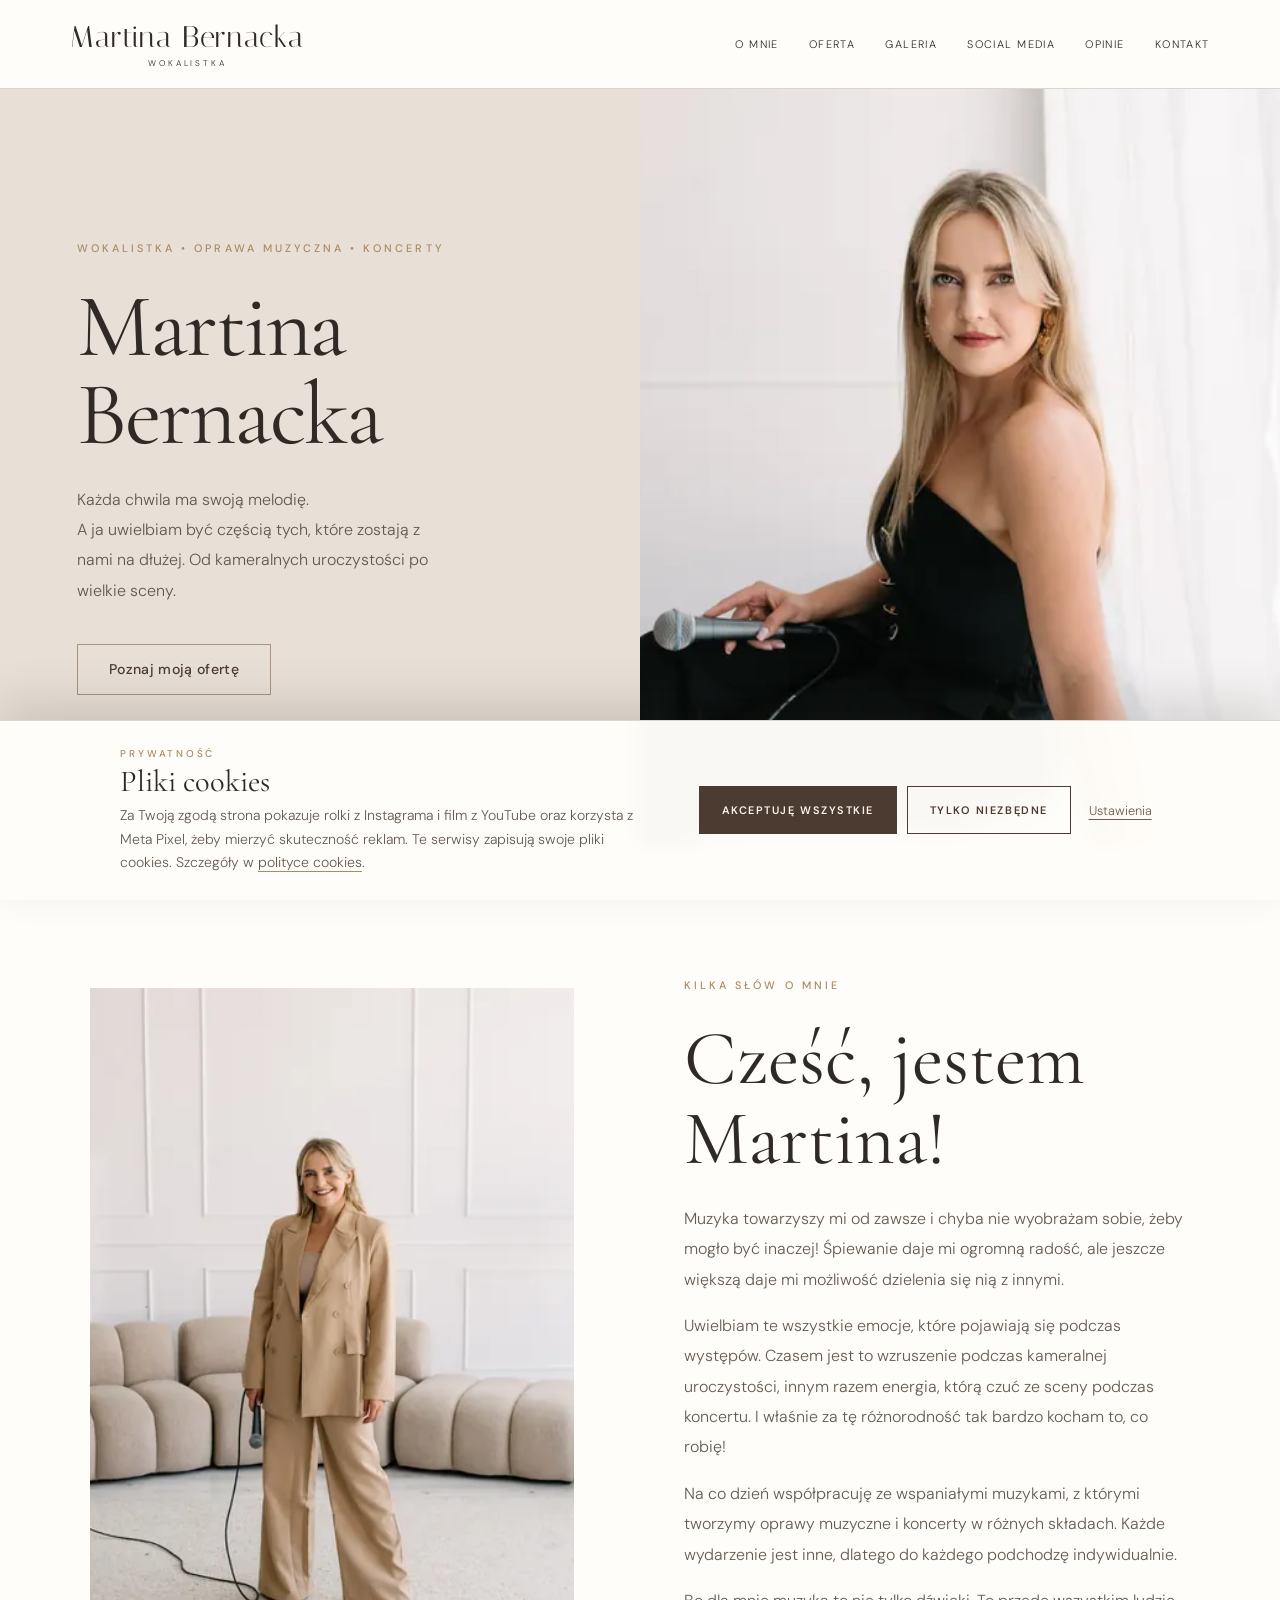
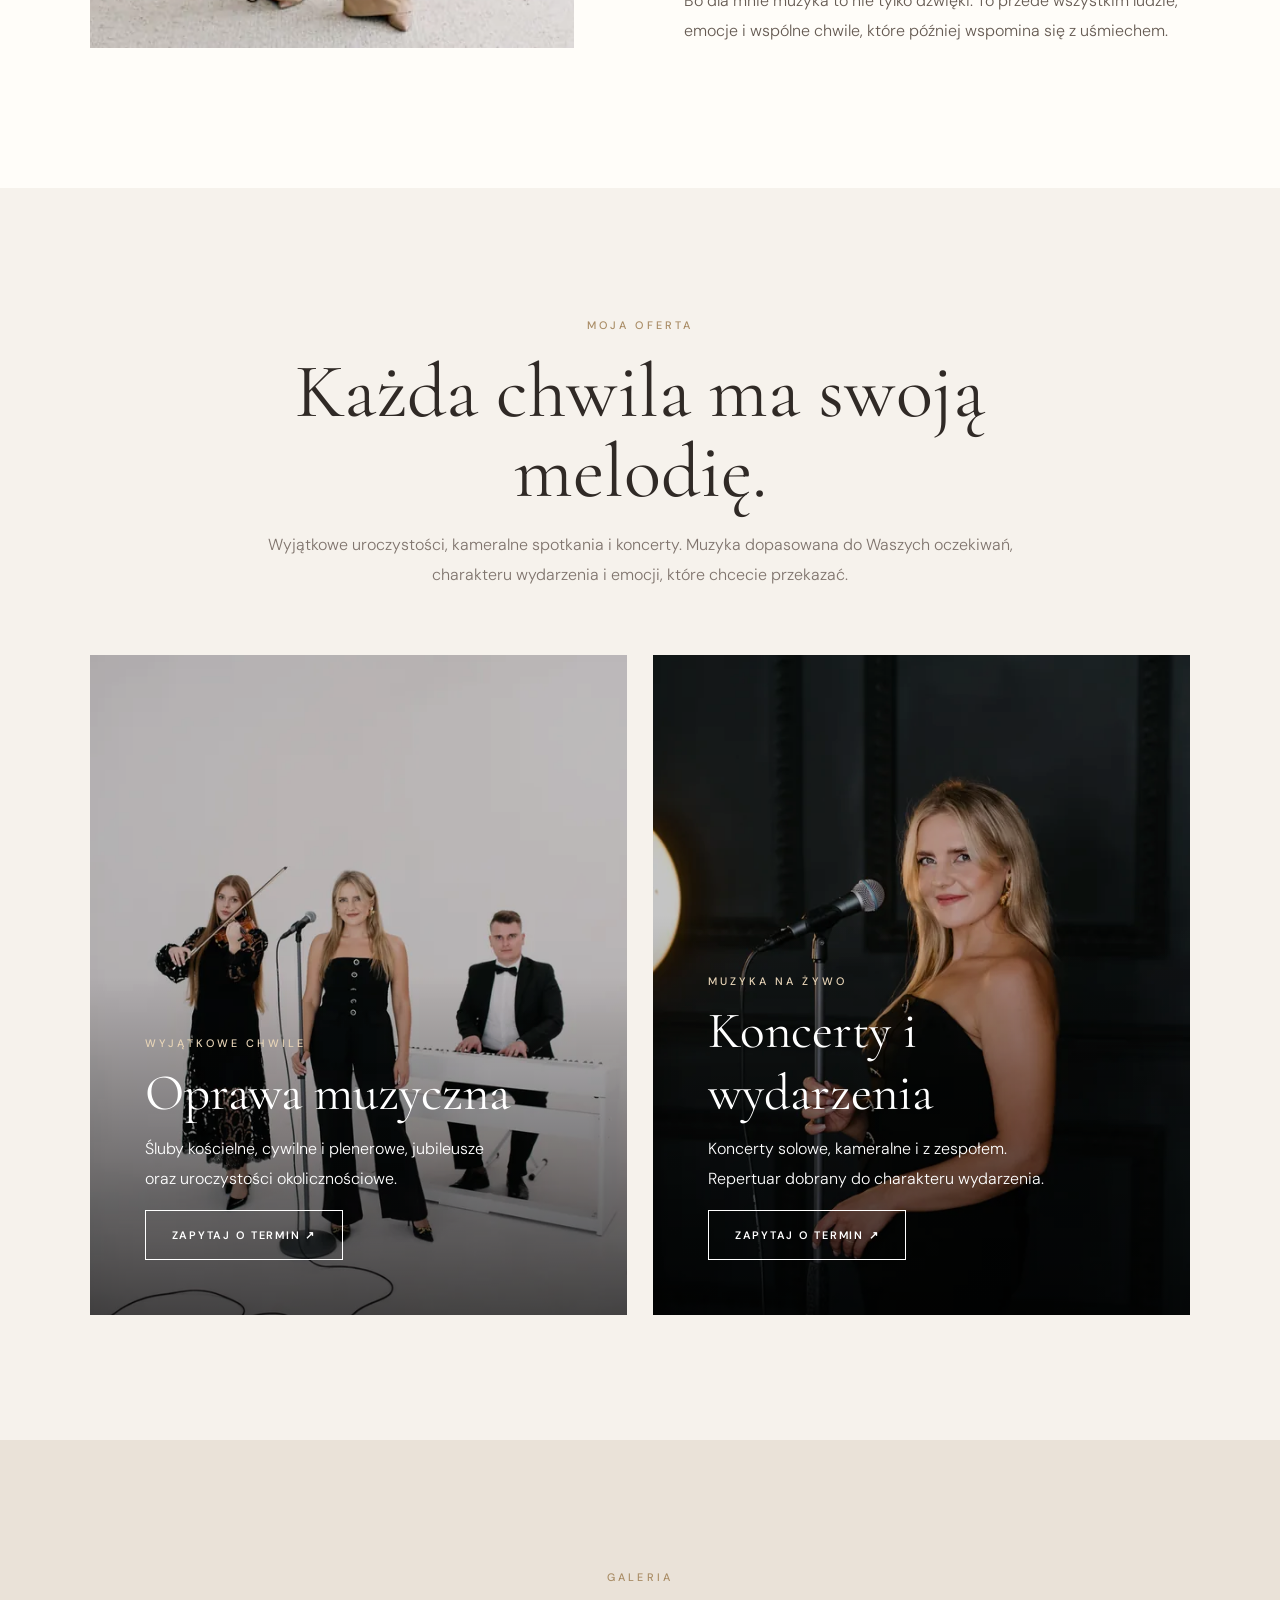
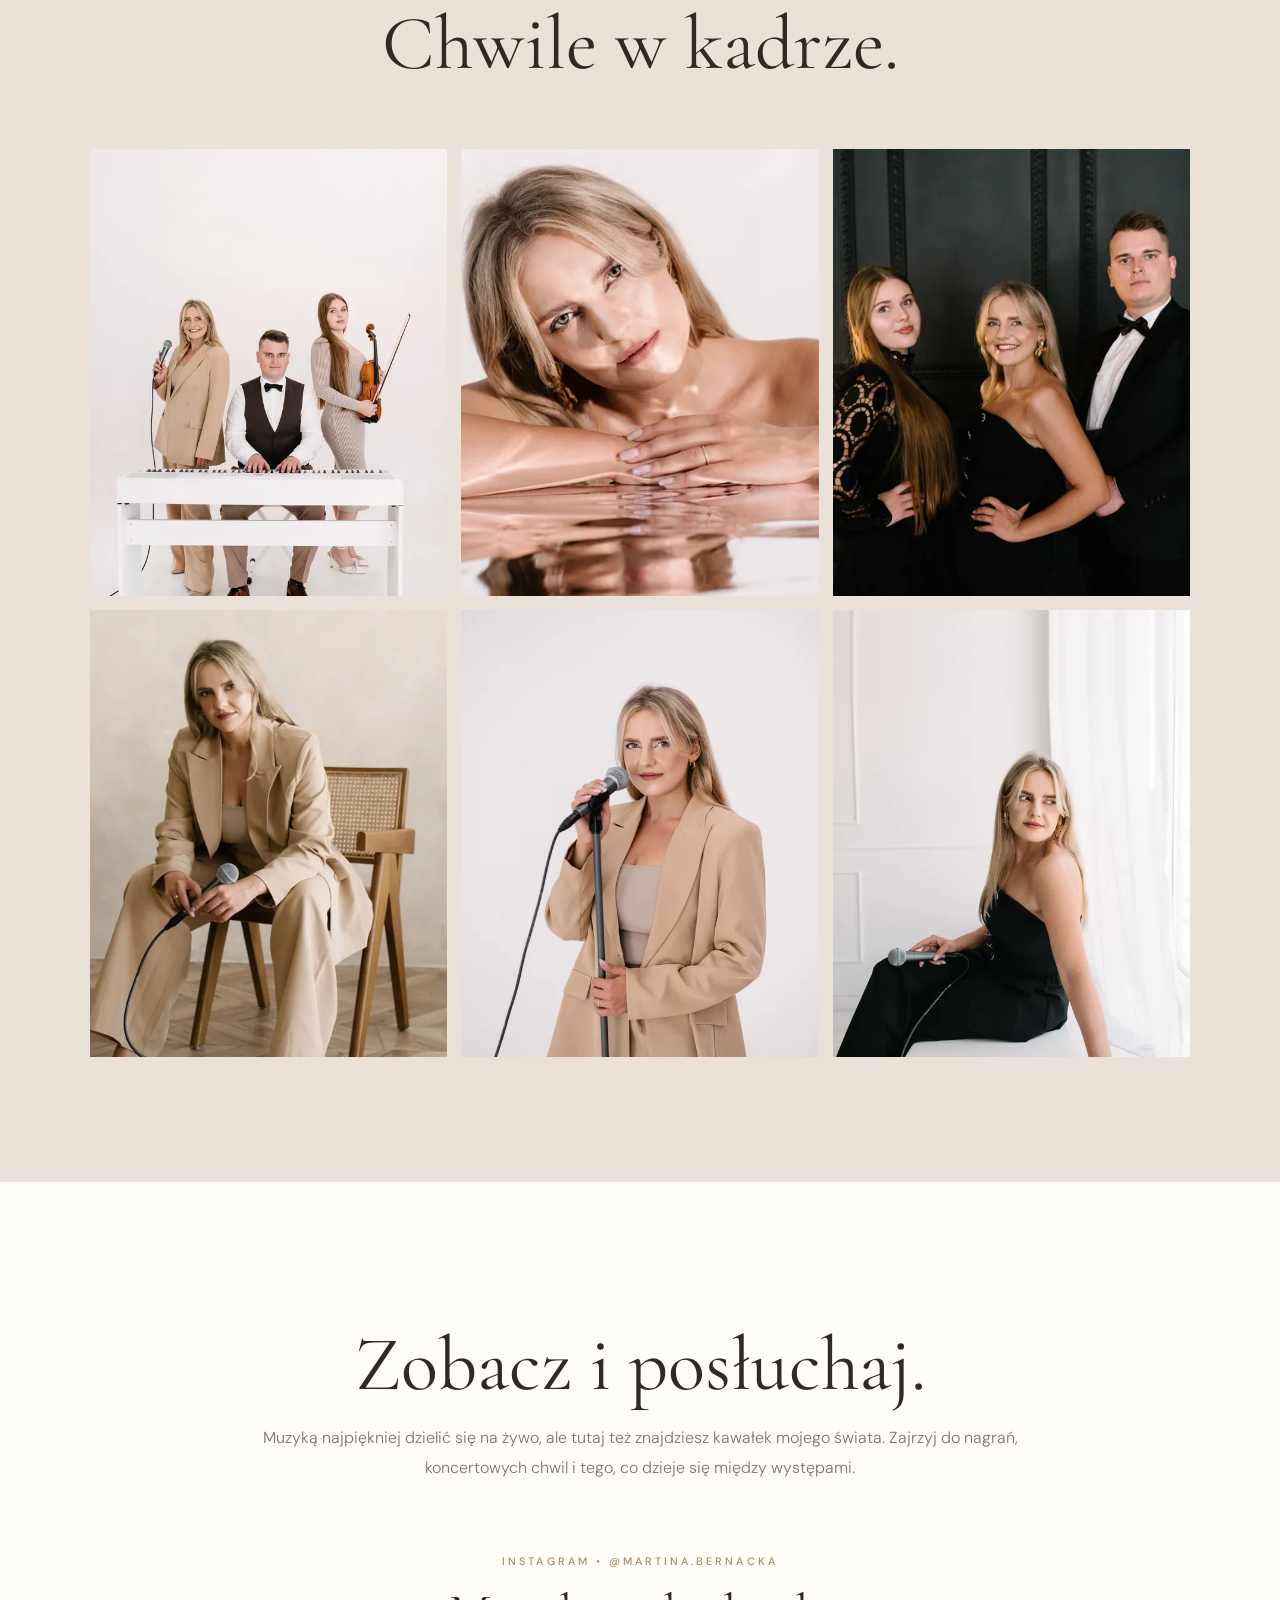
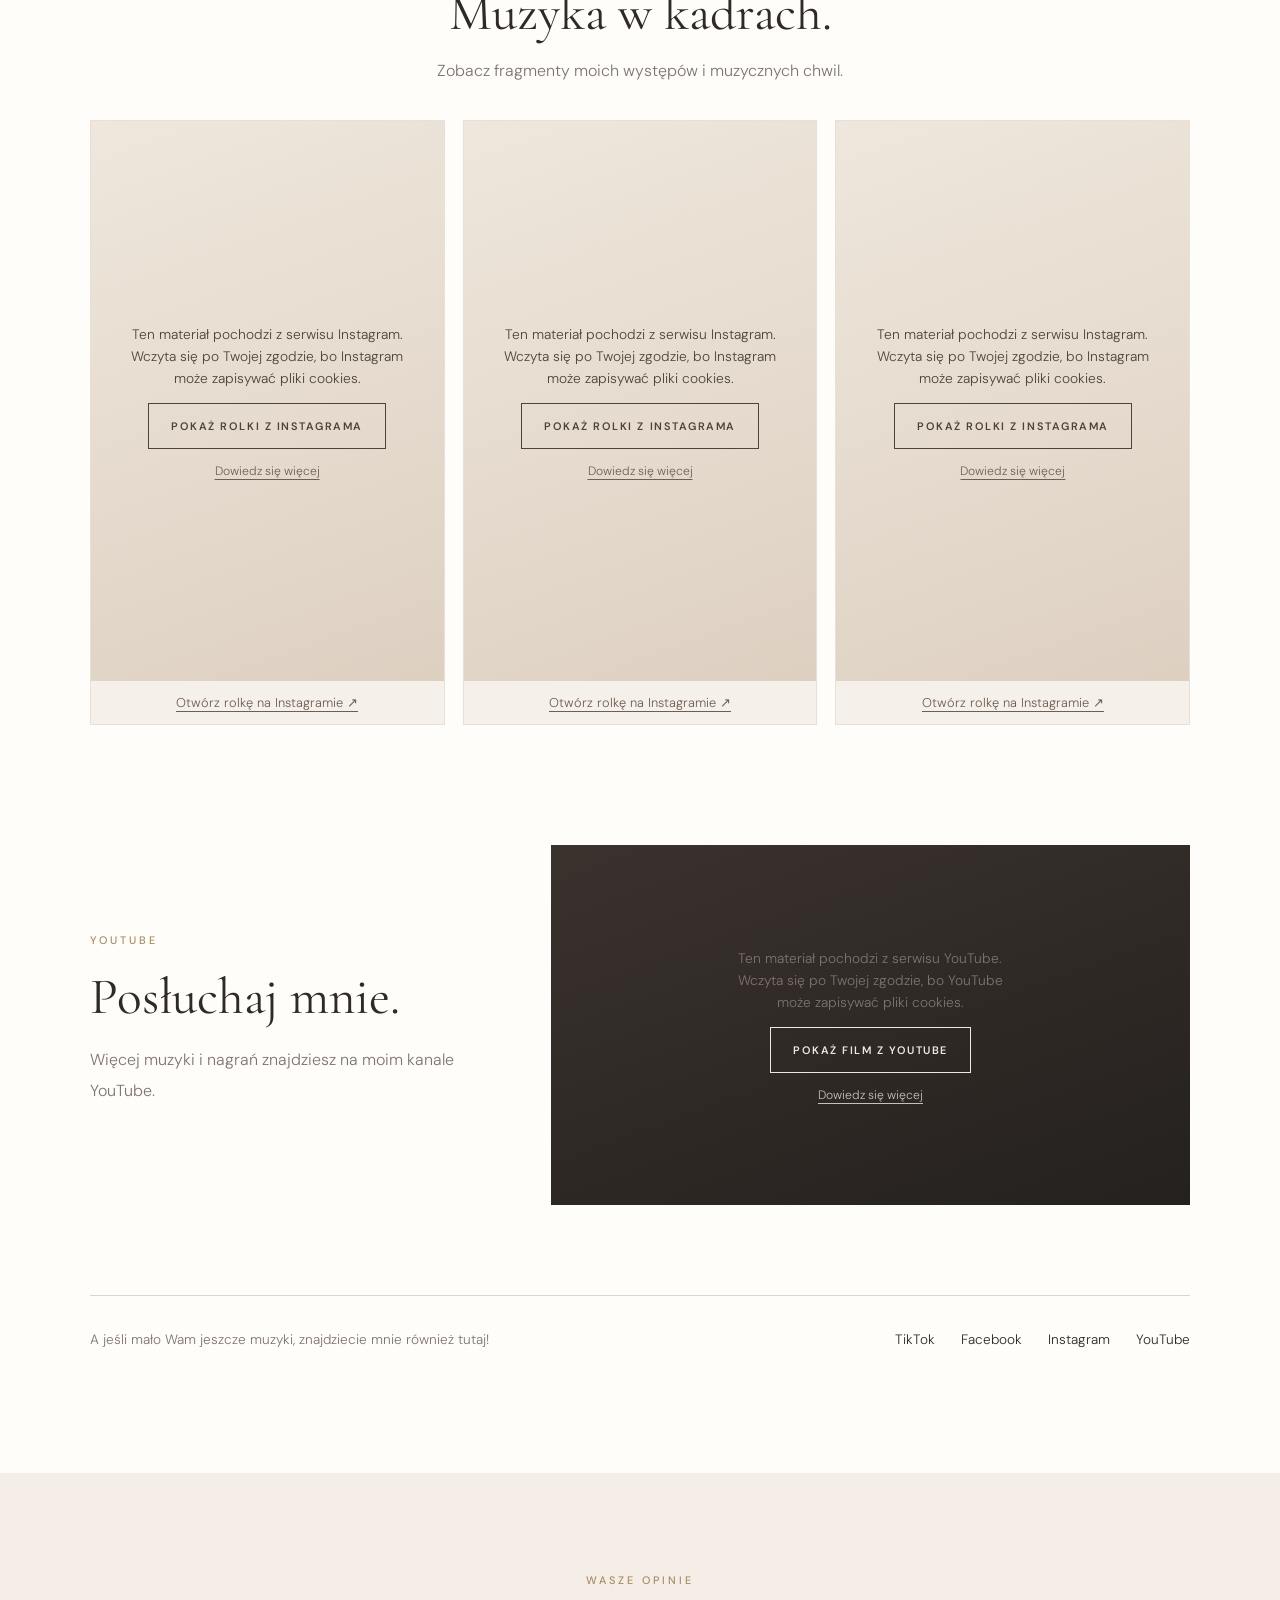
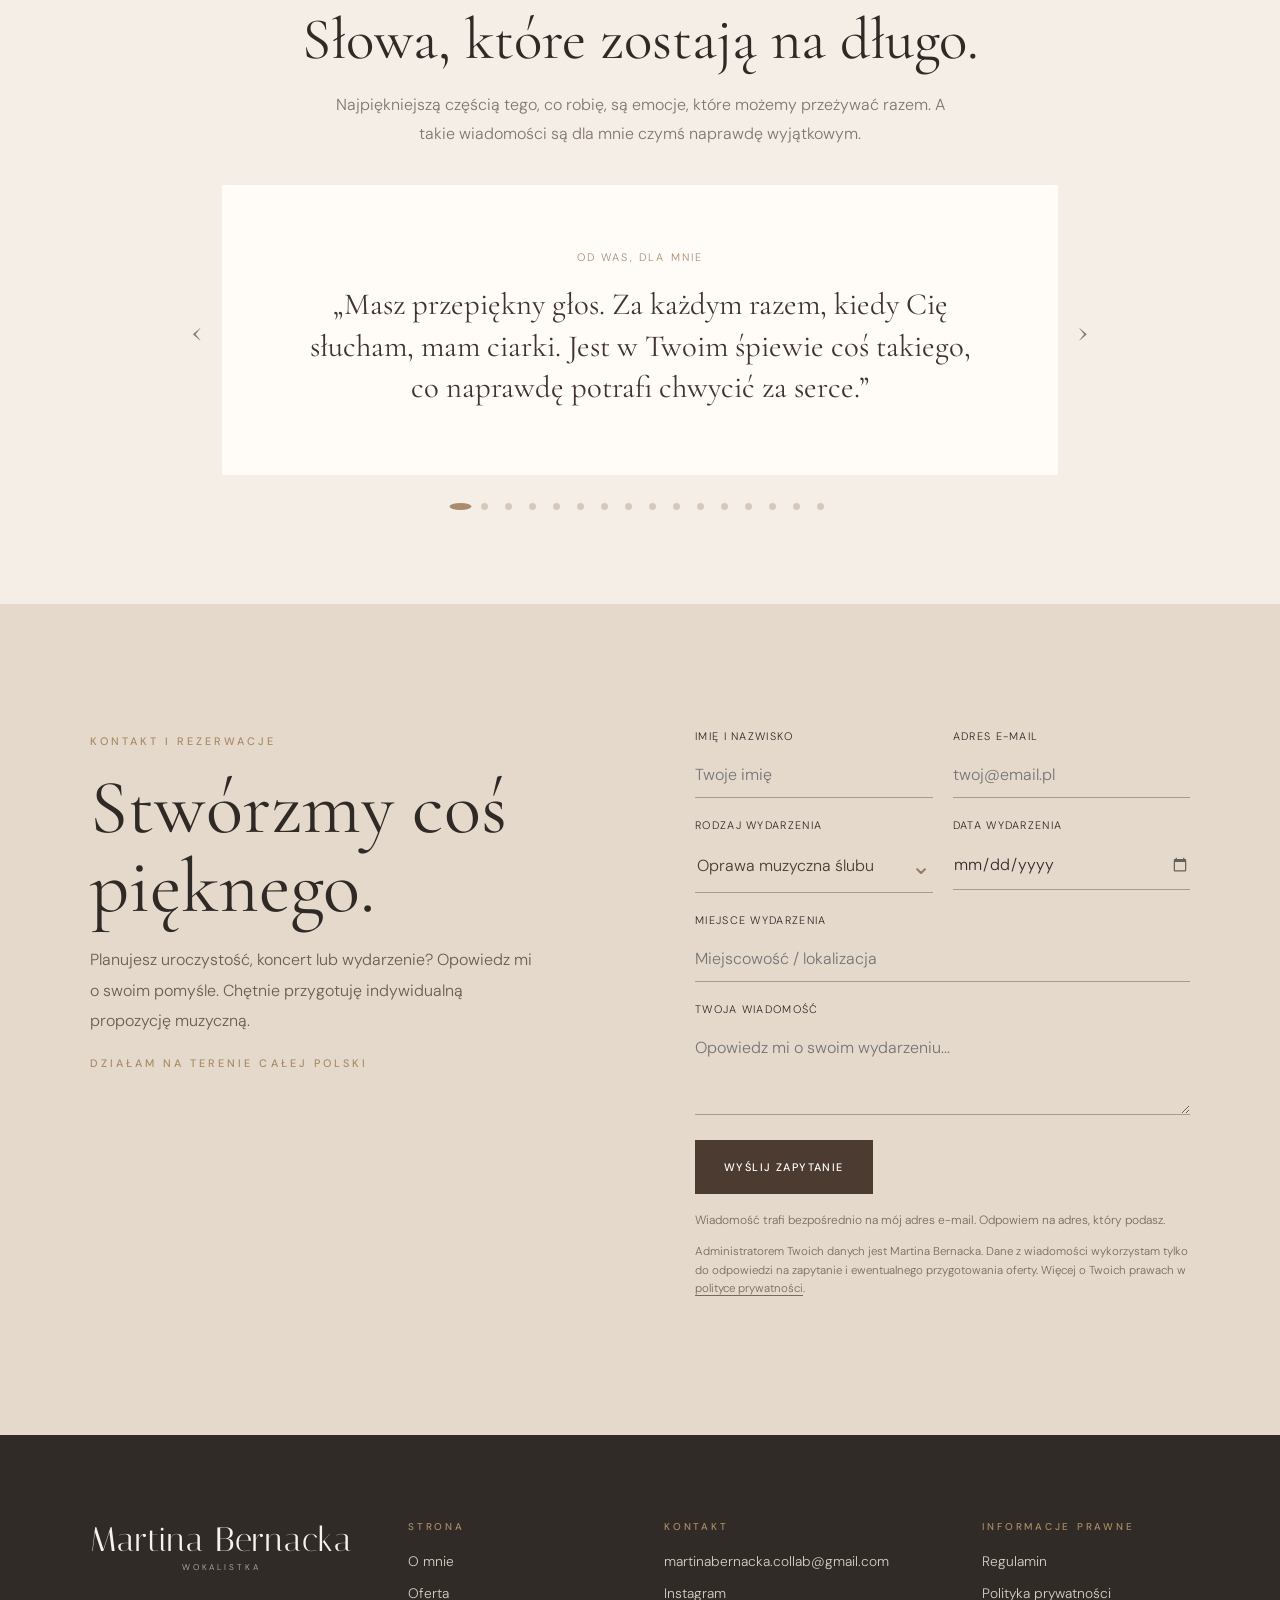
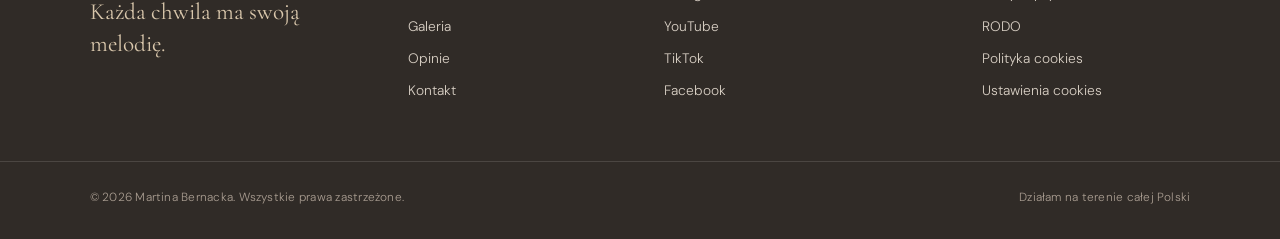
==== commit 6ec0eb38: "style: zdjęcie przy oknie w galerii w całości i wyśrodkowane" ====
--- a/index.html
+++ b/index.html
@@ -1,5 +1,5 @@
 <!DOCTYPE html>
 
 <html lang="pl"><head><meta charset="utf-8"/><meta content="width=device-width, initial-scale=1" name="viewport"/><meta content="#fffdf9" name="theme-color"/><meta name="apple-mobile-web-app-title" content="M. Bernacka"/><meta content="Wokalistka Martina Bernacka z Opolszczyzny. Oprawa muzyczna ślubu w kościele, ślubów cywilnych i plenerowych, jubileuszy oraz koncerty. Cała Polska." name="description"/><meta name="keywords" content="oprawa muzyczna ślubu w kościele, oprawa muzyczna ślubu, oprawa muzyczna mszy ślubnej, śpiew na ślubie, wokalistka na ślub, ślub kościelny, ślub cywilny, ślub plenerowy, oprawa muzyczna jubileuszu, koncerty, oprawa muzyczna ślubu Opole, oprawa muzyczna ślubu opolskie, oprawa muzyczna ślubu Opolszczyzna, oprawa muzyczna ślubu dolnośląskie, oprawa muzyczna ślubu kujawsko-pomorskie, oprawa muzyczna ślubu lubelskie, oprawa muzyczna ślubu lubuskie, oprawa muzyczna ślubu łódzkie, oprawa muzyczna ślubu małopolskie, oprawa muzyczna ślubu mazowieckie, oprawa muzyczna ślubu podkarpackie, oprawa muzyczna ślubu podlaskie, oprawa muzyczna ślubu pomorskie, oprawa muzyczna ślubu śląskie, oprawa muzyczna ślubu świętokrzyskie, oprawa muzyczna ślubu warmińsko-mazurskie, oprawa muzyczna ślubu wielkopolskie, oprawa muzyczna ślubu zachodniopomorskie, Martina Bernacka, wokalistka"/><meta name="author" content="Martina Bernacka"/><meta name="robots" content="index, follow"/><title>Oprawa muzyczna ślubu w kościele | Martina Bernacka, wokalistka</title><link rel="canonical" href="https://martinabernacka.com/"/><meta property="og:type" content="website"/><meta property="og:site_name" content="Martina Bernacka"/><meta property="og:locale" content="pl_PL"/><meta property="og:url" content="https://martinabernacka.com/"/><meta property="og:title" content="Oprawa muzyczna ślubu w kościele | Martina Bernacka, wokalistka"/><meta property="og:description" content="Wokalistka Martina Bernacka z Opolszczyzny. Oprawa muzyczna ślubu w kościele, ślubów cywilnych i plenerowych, jubileuszy oraz koncerty. Cała Polska."/><meta property="og:image" content="https://martinabernacka.com/assets/img/og-image.jpg"/><meta property="og:image:width" content="1200"/><meta property="og:image:height" content="630"/><meta property="og:image:alt" content="Martina Bernacka z mikrofonem przy oknie"/><meta name="twitter:card" content="summary_large_image"/><meta name="twitter:title" content="Oprawa muzyczna ślubu w kościele | Martina Bernacka, wokalistka"/><meta name="twitter:description" content="Wokalistka Martina Bernacka z Opolszczyzny. Oprawa muzyczna ślubu w kościele, ślubów cywilnych i plenerowych, jubileuszy oraz koncerty. Cała Polska."/><meta name="twitter:image" content="https://martinabernacka.com/assets/img/og-image.jpg"/><script type="application/ld+json">{"@context": "https://schema.org", "@graph": [{"@type": "WebSite", "@id": "https://martinabernacka.com/#strona", "name": "Martina Bernacka", "url": "https://martinabernacka.com/", "inLanguage": "pl-PL"}, {"@type": "Person", "@id": "https://martinabernacka.com/#martina", "name": "Martina Bernacka", "jobTitle": "Wokalistka", "description": "Wokalistka. Oprawa muzyczna uroczystości, koncerty i wydarzenia. Oprawy muzyczne i koncerty w różnych składach, ze współpracującymi muzykami.", "url": "https://martinabernacka.com/", "image": "https://martinabernacka.com/assets/img/og-image.jpg", "email": "martinabernacka.collab@gmail.com", "areaServed": [{"@type": "Country", "name": "Polska"}, {"@type": "AdministrativeArea", "name": "województwo dolnośląskie"}, {"@type": "AdministrativeArea", "name": "województwo kujawsko-pomorskie"}, {"@type": "AdministrativeArea", "name": "województwo lubelskie"}, {"@type": "AdministrativeArea", "name": "województwo lubuskie"}, {"@type": "AdministrativeArea", "name": "województwo łódzkie"}, {"@type": "AdministrativeArea", "name": "województwo małopolskie"}, {"@type": "AdministrativeArea", "name": "województwo mazowieckie"}, {"@type": "AdministrativeArea", "name": "województwo opolskie"}, {"@type": "AdministrativeArea", "name": "województwo podkarpackie"}, {"@type": "AdministrativeArea", "name": "województwo podlaskie"}, {"@type": "AdministrativeArea", "name": "województwo pomorskie"}, {"@type": "AdministrativeArea", "name": "województwo śląskie"}, {"@type": "AdministrativeArea", "name": "województwo świętokrzyskie"}, {"@type": "AdministrativeArea", "name": "województwo warmińsko-mazurskie"}, {"@type": "AdministrativeArea", "name": "województwo wielkopolskie"}, {"@type": "AdministrativeArea", "name": "województwo zachodniopomorskie"}], "knowsAbout": ["oprawa muzyczna ślubu w kościele", "oprawa muzyczna ślubu cywilnego", "oprawa muzyczna ślubu plenerowego", "oprawa muzyczna jubileuszu", "koncerty"], "sameAs": ["https://www.instagram.com/martina.bernacka/", "https://www.youtube.com/channel/UC1nf4XpLBBJtvFT8xslhd0Q", "https://www.tiktok.com/@martina.bernacka", "https://www.facebook.com/martina.tiszbierek/"], "homeLocation": {"@type": "Place", "name": "Opolszczyzna", "address": {"@type": "PostalAddress", "addressRegion": "województwo opolskie", "addressCountry": "PL"}}}, {"@type": "Service", "@id": "https://martinabernacka.com/#oprawa-muzyczna", "name": "Oprawa muzyczna ślubu w kościele i uroczystości", "serviceType": "Oprawa muzyczna", "description": "Śluby kościelne, cywilne i plenerowe, jubileusze oraz uroczystości okolicznościowe. Muzyka dopasowana do oczekiwań, charakteru wydarzenia i emocji.", "provider": {"@id": "https://martinabernacka.com/#martina"}, "areaServed": [{"@type": "Country", "name": "Polska"}, {"@type": "AdministrativeArea", "name": "województwo dolnośląskie"}, {"@type": "AdministrativeArea", "name": "województwo kujawsko-pomorskie"}, {"@type": "AdministrativeArea", "name": "województwo lubelskie"}, {"@type": "AdministrativeArea", "name": "województwo lubuskie"}, {"@type": "AdministrativeArea", "name": "województwo łódzkie"}, {"@type": "AdministrativeArea", "name": "województwo małopolskie"}, {"@type": "AdministrativeArea", "name": "województwo mazowieckie"}, {"@type": "AdministrativeArea", "name": "województwo opolskie"}, {"@type": "AdministrativeArea", "name": "województwo podkarpackie"}, {"@type": "AdministrativeArea", "name": "województwo podlaskie"}, {"@type": "AdministrativeArea", "name": "województwo pomorskie"}, {"@type": "AdministrativeArea", "name": "województwo śląskie"}, {"@type": "AdministrativeArea", "name": "województwo świętokrzyskie"}, {"@type": "AdministrativeArea", "name": "województwo warmińsko-mazurskie"}, {"@type": "AdministrativeArea", "name": "województwo wielkopolskie"}, {"@type": "AdministrativeArea", "name": "województwo zachodniopomorskie"}], "inLanguage": "pl-PL"}, {"@type": "Service", "@id": "https://martinabernacka.com/#koncerty", "name": "Koncerty i wydarzenia", "serviceType": "Koncerty", "description": "Koncerty solowe, kameralne i z zespołem. Repertuar dobrany do charakteru wydarzenia.", "provider": {"@id": "https://martinabernacka.com/#martina"}, "areaServed": [{"@type": "Country", "name": "Polska"}, {"@type": "AdministrativeArea", "name": "województwo dolnośląskie"}, {"@type": "AdministrativeArea", "name": "województwo kujawsko-pomorskie"}, {"@type": "AdministrativeArea", "name": "województwo lubelskie"}, {"@type": "AdministrativeArea", "name": "województwo lubuskie"}, {"@type": "AdministrativeArea", "name": "województwo łódzkie"}, {"@type": "AdministrativeArea", "name": "województwo małopolskie"}, {"@type": "AdministrativeArea", "name": "województwo mazowieckie"}, {"@type": "AdministrativeArea", "name": "województwo opolskie"}, {"@type": "AdministrativeArea", "name": "województwo podkarpackie"}, {"@type": "AdministrativeArea", "name": "województwo podlaskie"}, {"@type": "AdministrativeArea", "name": "województwo pomorskie"}, {"@type": "AdministrativeArea", "name": "województwo śląskie"}, {"@type": "AdministrativeArea", "name": "województwo świętokrzyskie"}, {"@type": "AdministrativeArea", "name": "województwo warmińsko-mazurskie"}, {"@type": "AdministrativeArea", "name": "województwo wielkopolskie"}, {"@type": "AdministrativeArea", "name": "województwo zachodniopomorskie"}], "inLanguage": "pl-PL"}]}</script><link rel="icon" href="favicon.svg" type="image/svg+xml"/><link rel="icon" href="assets/icons/favicon-32.png" type="image/png" sizes="32x32"/><link rel="apple-touch-icon" href="assets/icons/apple-touch-icon.png"/><link rel="manifest" href="site.webmanifest"/><link rel="preload" href="assets/fonts/dm-sans-latin-3.woff2" as="font" type="font/woff2" crossorigin/><link rel="preload" href="assets/fonts/cormorant-garamond-latin-1.woff2" as="font" type="font/woff2" crossorigin/><link rel="preload" href="assets/fonts/italiana-latin-4.woff2" as="font" type="font/woff2" crossorigin/><!-- css:start --><style>
-@font-face {font-family: 'Cormorant Garamond';font-style: normal;font-weight: 400;font-display: swap;src: url(assets/fonts/cormorant-garamond-latin-ext-0.woff2) format('woff2');unicode-range: U+0100-02BA, U+02BD-02C5, U+02C7-02CC, U+02CE-02D7, U+02DD-02FF, U+0304, U+0308, U+0329, U+1D00-1DBF, U+1E00-1E9F, U+1EF2-1EFF, U+2020, U+20A0-20AB, U+20AD-20C4, U+2113, U+2C60-2C7F, U+A720-A7FF;}@font-face {font-family: 'Cormorant Garamond';font-style: normal;font-weight: 400;font-display: swap;src: url(assets/fonts/cormorant-garamond-latin-1.woff2) format('woff2');unicode-range: U+0000-00FF, U+0131, U+0152-0153, U+02BB-02BC, U+02C6, U+02DA, U+02DC, U+0304, U+0308, U+0329, U+2000-206F, U+20AC, U+2122, U+2191, U+2193, U+2212, U+2215, U+FEFF, U+FFFD;}@font-face {font-family: 'Cormorant Garamond';font-style: normal;font-weight: 500;font-display: swap;src: url(assets/fonts/cormorant-garamond-latin-ext-0.woff2) format('woff2');unicode-range: U+0100-02BA, U+02BD-02C5, U+02C7-02CC, U+02CE-02D7, U+02DD-02FF, U+0304, U+0308, U+0329, U+1D00-1DBF, U+1E00-1E9F, U+1EF2-1EFF, U+2020, U+20A0-20AB, U+20AD-20C4, U+2113, U+2C60-2C7F, U+A720-A7FF;}@font-face {font-family: 'Cormorant Garamond';font-style: normal;font-weight: 500;font-display: swap;src: url(assets/fonts/cormorant-garamond-latin-1.woff2) format('woff2');unicode-range: U+0000-00FF, U+0131, U+0152-0153, U+02BB-02BC, U+02C6, U+02DA, U+02DC, U+0304, U+0308, U+0329, U+2000-206F, U+20AC, U+2122, U+2191, U+2193, U+2212, U+2215, U+FEFF, U+FFFD;}@font-face {font-family: 'Cormorant Garamond';font-style: normal;font-weight: 600;font-display: swap;src: url(assets/fonts/cormorant-garamond-latin-ext-0.woff2) format('woff2');unicode-range: U+0100-02BA, U+02BD-02C5, U+02C7-02CC, U+02CE-02D7, U+02DD-02FF, U+0304, U+0308, U+0329, U+1D00-1DBF, U+1E00-1E9F, U+1EF2-1EFF, U+2020, U+20A0-20AB, U+20AD-20C4, U+2113, U+2C60-2C7F, U+A720-A7FF;}@font-face {font-family: 'Cormorant Garamond';font-style: normal;font-weight: 600;font-display: swap;src: url(assets/fonts/cormorant-garamond-latin-1.woff2) format('woff2');unicode-range: U+0000-00FF, U+0131, U+0152-0153, U+02BB-02BC, U+02C6, U+02DA, U+02DC, U+0304, U+0308, U+0329, U+2000-206F, U+20AC, U+2122, U+2191, U+2193, U+2212, U+2215, U+FEFF, U+FFFD;}@font-face {font-family: 'DM Sans';font-style: normal;font-weight: 300;font-display: swap;src: url(assets/fonts/dm-sans-latin-ext-2.woff2) format('woff2');unicode-range: U+0100-02BA, U+02BD-02C5, U+02C7-02CC, U+02CE-02D7, U+02DD-02FF, U+0304, U+0308, U+0329, U+1D00-1DBF, U+1E00-1E9F, U+1EF2-1EFF, U+2020, U+20A0-20AB, U+20AD-20C4, U+2113, U+2C60-2C7F, U+A720-A7FF;}@font-face {font-family: 'DM Sans';font-style: normal;font-weight: 300;font-display: swap;src: url(assets/fonts/dm-sans-latin-3.woff2) format('woff2');unicode-range: U+0000-00FF, U+0131, U+0152-0153, U+02BB-02BC, U+02C6, U+02DA, U+02DC, U+0304, U+0308, U+0329, U+2000-206F, U+20AC, U+2122, U+2191, U+2193, U+2212, U+2215, U+FEFF, U+FFFD;}@font-face {font-family: 'DM Sans';font-style: normal;font-weight: 400;font-display: swap;src: url(assets/fonts/dm-sans-latin-ext-2.woff2) format('woff2');unicode-range: U+0100-02BA, U+02BD-02C5, U+02C7-02CC, U+02CE-02D7, U+02DD-02FF, U+0304, U+0308, U+0329, U+1D00-1DBF, U+1E00-1E9F, U+1EF2-1EFF, U+2020, U+20A0-20AB, U+20AD-20C4, U+2113, U+2C60-2C7F, U+A720-A7FF;}@font-face {font-family: 'DM Sans';font-style: normal;font-weight: 400;font-display: swap;src: url(assets/fonts/dm-sans-latin-3.woff2) format('woff2');unicode-range: U+0000-00FF, U+0131, U+0152-0153, U+02BB-02BC, U+02C6, U+02DA, U+02DC, U+0304, U+0308, U+0329, U+2000-206F, U+20AC, U+2122, U+2191, U+2193, U+2212, U+2215, U+FEFF, U+FFFD;}@font-face {font-family: 'DM Sans';font-style: normal;font-weight: 500;font-display: swap;src: url(assets/fonts/dm-sans-latin-ext-2.woff2) format('woff2');unicode-range: U+0100-02BA, U+02BD-02C5, U+02C7-02CC, U+02CE-02D7, U+02DD-02FF, U+0304, U+0308, U+0329, U+1D00-1DBF, U+1E00-1E9F, U+1EF2-1EFF, U+2020, U+20A0-20AB, U+20AD-20C4, U+2113, U+2C60-2C7F, U+A720-A7FF;}@font-face {font-family: 'DM Sans';font-style: normal;font-weight: 500;font-display: swap;src: url(assets/fonts/dm-sans-latin-3.woff2) format('woff2');unicode-range: U+0000-00FF, U+0131, U+0152-0153, U+02BB-02BC, U+02C6, U+02DA, U+02DC, U+0304, U+0308, U+0329, U+2000-206F, U+20AC, U+2122, U+2191, U+2193, U+2212, U+2215, U+FEFF, U+FFFD;}@font-face {font-family: 'DM Sans';font-style: normal;font-weight: 600;font-display: swap;src: url(assets/fonts/dm-sans-latin-ext-2.woff2) format('woff2');unicode-range: U+0100-02BA, U+02BD-02C5, U+02C7-02CC, U+02CE-02D7, U+02DD-02FF, U+0304, U+0308, U+0329, U+1D00-1DBF, U+1E00-1E9F, U+1EF2-1EFF, U+2020, U+20A0-20AB, U+20AD-20C4, U+2113, U+2C60-2C7F, U+A720-A7FF;}@font-face {font-family: 'DM Sans';font-style: normal;font-weight: 600;font-display: swap;src: url(assets/fonts/dm-sans-latin-3.woff2) format('woff2');unicode-range: U+0000-00FF, U+0131, U+0152-0153, U+02BB-02BC, U+02C6, U+02DA, U+02DC, U+0304, U+0308, U+0329, U+2000-206F, U+20AC, U+2122, U+2191, U+2193, U+2212, U+2215, U+FEFF, U+FFFD;}@font-face {font-family: 'Italiana';font-style: normal;font-weight: 400;font-display: swap;src: url(assets/fonts/italiana-latin-4.woff2) format('woff2');unicode-range: U+0000-00FF, U+0131, U+0152-0153, U+02BB-02BC, U+02C6, U+02DA, U+02DC, U+0304, U+0308, U+0329, U+2000-206F, U+20AC, U+2122, U+2191, U+2193, U+2212, U+2215, U+FEFF, U+FFFD;}:root{--ink:#302a26;--muted:#7f746d;--cream:#f6f2ec;--white:#fffdf9;--gold:#a98c65;--line:#ded5ca}*{box-sizing:border-box}html{scroll-behavior:smooth}body{margin:0;color:var(--ink);background:var(--cream);font-family:'DM Sans',sans-serif;font-weight:300}a{color:inherit;text-decoration:none}button,input,textarea,select{font:inherit}img{width:100%;display:block;object-fit:cover}h1,h2,h3,p{margin-top:0}h1,h2,h3,.serif{font-family:"Cormorant Garamond",Georgia,serif;font-weight:400}h1{font-size:clamp(4rem,8vw,9rem);line-height:.98;letter-spacing:-.025em}h2{font-size:clamp(3.2rem,6vw,6.6rem);line-height:1.04}h3{font-size:clamp(2rem,3vw,3.2rem)}p{line-height:1.9}.eyebrow{font-size:.68rem;letter-spacing:.28em;text-transform:uppercase;font-weight:500;color:var(--gold)}.btn{display:inline-flex;align-items:center;justify-content:center;gap:24px;padding:17px 26px;border:1px solid var(--ink);text-transform:uppercase;letter-spacing:.16em;font-size:.68rem;font-weight:600;transition:.3s;background:transparent;cursor:pointer}.btn:hover{background:var(--ink);color:white}.btn.light{color:white;border-color:white}.btn.light:hover{background:white;color:var(--ink)}header{height:88px;display:flex;align-items:center;justify-content:space-between;padding:0 5.5%;background:var(--white);position:relative;z-index:5}.brand{font-family:Italiana,serif;font-size:1.9rem;letter-spacing:.025em}.brand small{font-family:'DM Sans',sans-serif;display:block;text-align:center;font-size:.52rem;letter-spacing:.35em;margin-top:3px}nav{display:flex;align-items:center;gap:30px}nav a{font-size:.68rem;text-transform:uppercase;letter-spacing:.13em}nav a:hover{color:var(--gold)}.menu{display:none;border:0;background:none;font-size:24px}.hero{min-height:690px;height:calc(100svh - 88px);max-height:920px;display:grid;grid-template-columns:52% 48%;background:#e8dfd6}.hero-copy{display:flex;flex-direction:column;justify-content:center;padding:8% 10.5%;position:relative}.hero-copy .eyebrow{margin-bottom:28px}.hero-copy h1{margin-bottom:26px}.hero-copy p{max-width:380px;color:#62584f;margin-bottom:38px}.hero-image{height:100%;min-height:0;overflow:hidden}.hero-image img{height:100%;object-position:center 34%}.scroll{position:static;display:block;margin-top:55px;font-size:.62rem;letter-spacing:.2em;text-transform:uppercase;color:#7e7167}.section{padding:125px 7%}.section-head{text-align:center;max-width:760px;margin:0 auto 65px}.section-head h2{margin:18px 0}.section-head p{color:var(--muted)}.about{display:grid;grid-template-columns:44% 1fr;gap:10%;align-items:center;background:var(--white)}.about img{height:660px;object-position:center 34%}.about .copy{max-width:580px}.about h2{margin:25px 0;font-family:"Cormorant Garamond",Georgia,serif;font-weight:400}.about p{color:#665b53}.signature{font-family:Italiana,serif;font-size:2.4rem;color:var(--gold);margin-top:30px}.offers{background:var(--cream)}.offer-grid{display:grid;grid-template-columns:1fr 1fr;gap:26px}.offer{position:relative;overflow:hidden;height:660px;background:#d2c4b8}.offer img{height:100%;transition:transform .7s;filter:brightness(.77)}.offer:hover img{transform:scale(1.035)}.offer .overlay{position:absolute;inset:auto 0 0;padding:55px;color:white;background:linear-gradient(transparent,rgba(0,0,0,.62))}.offer h3{font-size:clamp(2.6rem,4vw,4.4rem);margin:10px 0}.offer p{max-width:360px}.offer .eyebrow{color:#e7d4b7}.quote{padding:100px 12%;text-align:center;background:#dcd0c1}.quote p{font-family:Italiana,serif;font-size:clamp(2.2rem,4vw,4.6rem);line-height:1.3;margin:0}.formats{background:var(--white)}.format-grid{display:grid;grid-template-columns:repeat(3,1fr);gap:35px}.format{padding:30px 0;border-top:1px solid var(--line)}.format .num{color:var(--gold);font-size:.75rem}.format h3{font-size:2.4rem;margin:20px 0 14px}.format p{color:var(--muted);font-size:.94rem}.gallery{background:#eae2d8}.gallery-grid{display:grid;grid-template-columns:1fr 1fr 1fr;gap:15px}.gallery-grid img{height:420px;cursor:pointer;transition:opacity .25s}.gallery-grid img:hover{opacity:.83}.gallery-grid img:nth-child(2){height:510px}.gallery-grid img:nth-child(5){height:510px}.listen{text-align:center;background:var(--white)}.listen p{max-width:570px;margin:0 auto 30px;color:var(--muted)}.contact{display:grid;grid-template-columns:1fr 1fr;gap:10%;background:#e5d9cc}.contact h2{margin:18px 0}.contact .intro{max-width:450px;color:#675d54}.contact form{display:grid;grid-template-columns:1fr 1fr;gap:20px}label{font-size:.68rem;letter-spacing:.12em;text-transform:uppercase;display:block;margin-bottom:9px}input,select,textarea{width:100%;border:0;border-bottom:1px solid #aa9b8c;padding:12px 0;background:transparent;outline:none;border-radius:0;color:var(--ink)}input:focus,textarea:focus,select:focus{border-bottom-color:#49372c}.full{grid-column:1/-1}textarea{resize:vertical;min-height:90px}footer{background:#302b27;color:#eee8df;padding:55px 7%;display:flex;align-items:center;justify-content:space-between;gap:25px}footer p{font-size:.75rem;color:#c1b6ab;margin:0}footer a{font-size:.8rem}#lightbox{position:fixed;inset:0;background:rgba(15,13,12,.94);z-index:50;display:none;align-items:center;justify-content:center;padding:55px}#lightbox.open{display:flex}#lightbox img{max-height:90vh;max-width:90vw;width:auto}#lightbox button{position:absolute;top:15px;right:25px;border:0;background:none;color:white;font-size:38px;cursor:pointer}@media(max-width:900px){header{height:76px}.menu{display:block}nav{display:none;position:absolute;top:76px;left:0;right:0;background:var(--white);padding:30px;flex-direction:column;align-items:flex-start}nav.open{display:flex}.hero{height:auto;min-height:0;grid-template-columns:1fr}.hero-image{height:62vh;min-height:400px;grid-row:1}.hero-copy{padding:75px 8% 95px}.scroll{margin-top:42px}.section{padding:85px 6%}.about{grid-template-columns:1fr;gap:45px}.about img{height:540px}.offer-grid{grid-template-columns:1fr}.offer{height:560px}.format-grid{grid-template-columns:1fr;gap:10px}.gallery-grid{grid-template-columns:1fr 1fr}.gallery-grid img,.gallery-grid img:nth-child(2),.gallery-grid img:nth-child(5){height:320px}.contact{grid-template-columns:1fr;gap:30px}footer{flex-direction:column;text-align:center}}@media(max-width:540px){.brand{font-size:1.55rem}h1{font-size:4.7rem}.hero-image{height:55vh;min-height:340px}.hero-copy{padding-top:60px}.section{padding:70px 6%}.about img{height:450px}.offer{height:460px}.offer .overlay{padding:30px}.gallery-grid{gap:8px}.gallery-grid img,.gallery-grid img:nth-child(2),.gallery-grid img:nth-child(5){height:240px}.contact form{grid-template-columns:1fr}.quote{padding:75px 7%}}.offers .section-head h2{font-family:"Cormorant Garamond",Georgia,serif;font-weight:400}.social-showcase{background:var(--white)}.social-showcase .section-head{max-width:780px;margin:0 auto 65px;text-align:center}.social-showcase .section-head h2{font-family:"Cormorant Garamond",Georgia,serif;font-weight:400}.social-feature{display:grid;grid-template-columns:1fr 1fr;min-height:450px;background:#eee7df}.social-feature-copy{padding:clamp(35px,5vw,85px);display:flex;flex-direction:column;align-items:flex-start;justify-content:center}.social-feature h3,.social-youtube h3{font-family:"Cormorant Garamond",Georgia,serif;font-weight:400;font-size:clamp(2.6rem,4vw,4.4rem);line-height:1.1;margin:20px 0}.social-feature p,.social-youtube p{color:var(--muted);max-width:420px}.social-feature .btn{margin-top:16px}.social-subtle{font-size:.83rem;color:var(--muted);margin-top:24px;text-decoration:underline;text-underline-offset:5px}.social-video-poster{position:relative;min-height:420px;background:linear-gradient(145deg,#cbbeb1,#8f7e72);display:flex;align-items:center;justify-content:center;overflow:hidden}.social-video-poster:before{content:"";position:absolute;inset:14px;border:1px solid rgba(255,255,255,.5)}.social-play{display:grid;place-items:center;width:78px;height:78px;border:1px solid white;border-radius:50%;font-size:23px;color:white;padding-left:4px;transition:transform .2s}.social-video-poster:hover .social-play{transform:scale(1.12)}.social-video-label{position:absolute;bottom:36px;left:35px;right:35px;color:white;letter-spacing:.1em;font-size:.78rem;text-transform:uppercase;display:flex;justify-content:space-between}.social-youtube{display:grid;grid-template-columns:.75fr 1.25fr;align-items:center;gap:7%;padding:90px 0;border-bottom:1px solid var(--line)}.youtube-frame{width:100%;aspect-ratio:16/9;background:#25211e}.youtube-frame iframe{width:100%;height:100%;border:0}.social-text-link{display:inline-block;margin-top:12px;border-bottom:1px solid var(--gold);padding-bottom:8px;font-size:.84rem}.social-footer{display:flex;justify-content:space-between;align-items:center;gap:30px;padding:35px 0 0;color:var(--muted);font-size:.85rem}.social-links{display:flex;flex-wrap:wrap;gap:18px 26px}.social-links a{color:var(--ink)}.social-links a:hover{text-decoration:underline;text-underline-offset:5px}@media(max-width:800px){.social-feature,.social-youtube{grid-template-columns:1fr}.social-feature-copy{padding:45px 7%}.social-video-poster{min-height:320px}.social-youtube{gap:30px;padding:65px 0}.social-footer{flex-direction:column;align-items:flex-start}.social-showcase .section-head{margin-bottom:40px}}.event-options{display:grid;grid-template-columns:repeat(2,minmax(0,1fr));gap:10px;margin-top:12px}.event-option{position:relative;cursor:pointer!important;margin:0!important}.event-option input{position:absolute;opacity:0;width:1px;height:1px}.event-option span{display:flex;align-items:center;justify-content:center;text-align:center;min-height:56px;padding:12px 14px;border:1px solid #c9b9a7;background:rgba(255,255,255,.23);color:#53463d;font-size:.88rem;line-height:1.35;letter-spacing:0;text-transform:none;transition:background .2s,border-color .2s}.event-option input:checked+span{background:#f9f5ef;border-color:#96795b;box-shadow:inset 0 0 0 1px #96795b;color:#362a22}.event-option input:focus-visible+span{outline:2px solid #96795b;outline-offset:3px}.event-option:hover span{background:#f9f5ef}@media(max-width:550px){.event-options{grid-template-columns:1fr}.event-option span{min-height:48px}}.hero-copy .hero-editorial-link{display:inline-flex;align-items:center;justify-content:center;gap:22px;padding:17px 24px;border:1px solid #aa917a;border-radius:2px;background:rgba(255,255,255,.17);color:#4b3b31;font-family:"DM Sans",sans-serif;font-size:.78rem;font-weight:500;letter-spacing:.11em;text-transform:uppercase;line-height:1.4;text-decoration:none;box-shadow:none;transition:background .25s,border-color .25s,color .25s,transform .25s}.hero-copy .hero-editorial-link::before{content:none}.hero-copy .hero-editorial-link .cta-icon{width:auto;height:auto;display:inline;color:#9e826b;border:0;border-radius:0;font:normal 17px/1 Arial,sans-serif;transition:transform .25s,color .25s}.hero-copy .hero-editorial-link:hover{background:#9e826b;border-color:#9e826b;color:#fff;gap:22px;transform:translateY(-2px)}.hero-copy .hero-editorial-link:hover .cta-icon{background:transparent;border:0;color:#fff;transform:translate(2px,-2px)}.hero-copy .hero-editorial-link:focus-visible{outline:2px solid #9e826b;outline-offset:4px}@media(max-width:540px){.hero-copy .hero-editorial-link{font-size:.73rem;letter-spacing:.08em;padding:16px 19px;gap:15px}}.hero-copy .hero-editorial-link {display:inline-flex; align-items:center; justify-content:center;padding:15px 34px; min-height:59px; gap:0;background:#41362f; color:#f8f3ec; border:1px solid #41362f;border-radius:0; box-shadow:none;font-family:"Cormorant Garamond",Georgia,serif;font-size:clamp(1.38rem,2vw,1.58rem); font-weight:500;letter-spacing:.012em; line-height:1.1; text-transform:none;transition:background .22s ease,color .22s ease,border-color .22s ease;}.hero-copy .hero-editorial-link::before,.hero-copy .hero-editorial-link::after{content:none}.hero-copy .hero-editorial-link:hover{background:#5b4b40;color:#fffaf4;border-color:#5b4b40;transform:none;gap:0}.hero-copy .hero-editorial-link:focus-visible{outline:2px solid #a98c65;outline-offset:4px}@media(max-width:540px){.hero-copy .hero-editorial-link{padding:14px 28px;min-height:55px;font-size:1.43rem;letter-spacing:.01em;gap:0}}.hero{height:auto;min-height: min(760px,calc(100svh - 88px));max-height:none;grid-template-columns:50% 50%;align-items:stretch}.hero-copy{padding:clamp(54px,7vw,110px) clamp(28px,6vw,105px);justify-content:center;min-width:0}.hero-copy h1{font-size:clamp(4rem,7vw,8rem);overflow-wrap:normal}.hero-copy .btn{background:#302a26;color:#fff;border-color:#302a26;max-width:100%;text-align:center;line-height:1.5}.hero-copy .btn:hover{background:#a98c65;border-color:#a98c65}.hero-image{height:auto;min-height:650px;overflow:hidden}.hero-image img{height:100%;width:100%;object-fit:cover;object-position:center 42%}@media(max-width:900px){.hero{display:flex;flex-direction:column;min-height:0;height:auto}.hero-image{order:0;height:clamp(350px,72vw,600px);min-height:0}.hero-image img{height:100%;object-position:center 38%}.hero-copy{order:1;padding:55px 7% 65px;background:#e8dfd6}.hero-copy h1{font-size:clamp(3.4rem,10vw,6.2rem);line-height:1.02}.hero-copy p{margin-bottom:26px}.hero-copy .btn{width:auto;min-height:52px;padding:15px 22px}}@media(max-width:540px){.hero-image{height:390px;min-height:0}.hero-image img{object-position:center 43%}.hero-copy{padding:42px 7% 55px}.hero-copy .eyebrow{font-size:.58rem;line-height:1.7;letter-spacing:.18em;margin-bottom:16px}.hero-copy h1{font-size:clamp(3.35rem,12.5vw,4.7rem);margin-bottom:20px}.hero-copy p{font-size:1rem;line-height:1.65;margin-bottom:24px}.hero-copy .btn{display:inline-flex;font-size:.67rem;letter-spacing:.11em;padding:15px 18px;min-height:52px;width:auto}}.offers .section-head h2{font-family:"Cormorant Garamond",Georgia,serif;font-weight:400}.event-options{display:grid;grid-template-columns:repeat(2,minmax(0,1fr));gap:10px;margin-top:12px}.event-option{position:relative;cursor:pointer!important;margin:0!important}.event-option input{position:absolute;opacity:0;width:1px;height:1px}.event-option span{display:flex;align-items:center;justify-content:center;text-align:center;min-height:56px;padding:12px 14px;border:1px solid #c9b9a7;background:rgba(255,255,255,.23);color:#53463d;font-size:.88rem;line-height:1.35;letter-spacing:0;text-transform:none;transition:background .2s,border-color .2s}.event-option input:checked+span{background:#f9f5ef;border-color:#96795b;box-shadow:inset 0 0 0 1px #96795b;color:#362a22}.event-option input:focus-visible+span{outline:2px solid #96795b;outline-offset:3px}.event-option:hover span{background:#f9f5ef}@media(max-width:550px){.event-options{grid-template-columns:1fr}.event-option span{min-height:48px}}.reels-intro{text-align:center;margin:0 auto 34px}.reels-intro h3{font-family:"Cormorant Garamond",Georgia,serif;font-size:clamp(2.4rem,4vw,4rem);font-weight:400;margin:12px 0}.reels-intro p{color:var(--muted)}.reels-grid{display:grid;grid-template-columns:repeat(3,minmax(0,1fr));gap:18px;max-width:1120px;margin:0 auto 30px}.reel-card{min-width:0;background:#f5f0ea;border:1px solid #e8dfd6;overflow:hidden}.reel-card iframe{display:block;width:100%;height:560px;border:0;background:#faf8f5}.reel-card>a{display:block;padding:13px 15px;text-align:center;color:#6f5d50;font-size:.8rem;text-decoration:underline;text-underline-offset:4px}@media(max-width:800px){.reels-grid{grid-template-columns:1fr;max-width:430px;gap:22px}.reel-card iframe{height:570px}}@media(max-width:400px){.reel-card iframe{height:520px}}.event-options{display:grid;grid-template-columns:repeat(2,minmax(0,1fr));gap:10px;margin-top:12px}.event-option{position:relative;cursor:pointer!important;margin:0!important}.event-option input{position:absolute;opacity:0;width:1px;height:1px}.event-option span{display:flex;align-items:center;justify-content:center;text-align:center;min-height:56px;padding:12px 14px;border:1px solid #c9b9a7;background:rgba(255,255,255,.23);color:#53463d;font-size:.88rem;line-height:1.35;letter-spacing:0;text-transform:none;transition:background .2s,border-color .2s}.event-option input:checked+span{background:#f9f5ef;border-color:#96795b;box-shadow:inset 0 0 0 1px #96795b;color:#362a22}.event-option input:focus-visible+span{outline:2px solid #96795b;outline-offset:3px}.event-option:hover span{background:#f9f5ef}@media(max-width:550px){.event-options{grid-template-columns:1fr}.event-option span{min-height:48px}}.testimonials{background:#f4eee7;text-align:center;padding-top:95px;padding-bottom:85px}.testimonials-heading{max-width:740px;margin:0 auto 36px}.testimonials-heading h2{font-family:'Cormorant Garamond',serif;font-weight:400;font-size:clamp(2.4rem,4.6vw,4.4rem);line-height:1.12;margin:18px 0}.testimonials-heading p{color:#81766c;line-height:1.8;max-width:630px;margin:0 auto}.testimonial-layout{max-width:920px;margin:auto;display:grid;grid-template-columns:42px minmax(0,1fr) 42px;gap:14px;align-items:center}.testimonial-arrow{background:transparent;border:0;color:#8e7c6c;font:300 2.4rem 'Cormorant Garamond',serif;cursor:pointer;min-height:50px;transition:color .2s}.testimonial-arrow:hover{color:#3e332d}.testimonial-dots .fallback-dot{width:22px;height:7px;border-radius:20px;background:#a98b6f}@media(max-width:600px){.testimonial-card blockquote{font-size:clamp(1.5rem,5.2vw,2rem);line-height:1.42;overflow-wrap:break-word}.testimonial-card{height:auto;min-height:290px}.testimonial-layout{grid-template-columns:30px minmax(0,1fr) 30px;gap:3px}.testimonial-arrow{touch-action:manipulation;min-width:30px}}.testimonial-card{background:#fffcf8;min-height:280px;padding:48px 45px;display:flex;flex-direction:column;justify-content:center;align-items:center;gap:20px}.testimonial-kicker{font-size:.68rem;letter-spacing:.2em;color:#a98c71}.testimonial-card blockquote{margin:0;max-width:680px;color:#40342e;font-family:'Cormorant Garamond',serif;font-size:clamp(1.35rem,2.4vw,2rem);font-weight:400;line-height:1.35}.testimonial-name{font-size:.8rem;color:#927a65}.testimonial-dots{flex-wrap:wrap;display:flex;justify-content:center;gap:9px;margin-top:24px;flex-wrap:wrap}.testimonial-dots button{width:7px;height:7px;border-radius:20px;border:0;background:#d4c7b9;padding:0;cursor:pointer;transition:width .2s}.testimonial-dots button[aria-current="true"]{width:22px;background:#a98b6f}@media(max-width:600px){.testimonials{padding:65px 16px}.testimonial-layout{grid-template-columns:24px minmax(0,1fr) 24px;gap:3px}.testimonial-card{padding:35px 17px;min-height:300px}.testimonial-arrow{font-size:2rem}.testimonials-heading h2{font-size:2.55rem}}.event-options{display:grid;grid-template-columns:repeat(2,minmax(0,1fr));gap:10px;margin-top:12px}.event-option{position:relative;cursor:pointer!important;margin:0!important}.event-option input{position:absolute;opacity:0;width:1px;height:1px}.event-option span{display:flex;align-items:center;justify-content:center;text-align:center;min-height:56px;padding:12px 14px;border:1px solid #c9b9a7;background:rgba(255,255,255,.23);color:#53463d;font-size:.88rem;line-height:1.35;letter-spacing:0;text-transform:none;transition:background .2s,border-color .2s}.event-option input:checked+span{background:#f9f5ef;border-color:#96795b;box-shadow:inset 0 0 0 1px #96795b;color:#362a22}.event-option input:focus-visible+span{outline:2px solid #96795b;outline-offset:3px}.event-option:hover span{background:#f9f5ef}@media(max-width:550px){.event-options{grid-template-columns:1fr}.event-option span{min-height:48px}}.event-select{position:relative;margin-top:8px}.event-select-trigger{width:100%;display:flex;align-items:center;justify-content:space-between;gap:12px;background:transparent;color:#493b32;border:0;border-bottom:1px solid #aa9b8c;padding:13px 2px 14px;text-align:left;font-size:1rem;font-weight:300;cursor:pointer}.event-select-trigger:focus-visible{outline:2px solid #a68b70;outline-offset:3px}.event-chevron{font-size:1.5rem;color:#927a65;line-height:1}.event-menu{position:absolute;z-index:20;top:calc(100% + 5px);left:0;right:0;background:#f8f3ed;box-shadow:0 12px 30px #4c39252b;border:1px solid #d5c6b7;padding:7px}.event-menu[hidden]{display:none}.event-menu button{display:block;width:100%;background:transparent;border:0;padding:13px 14px;text-align:left;color:#493b32;font-size:.95rem;cursor:pointer}.event-menu button:hover,.event-menu button:focus-visible,.event-menu button.chosen{background:#e8ddd0}.contact .btn{background:#4b3b31;color:#fff;border:1px solid #4b3b31;letter-spacing:.13em;font-weight:500;min-height:54px;padding:14px 28px}.contact .btn:hover{background:#6b5240}.contact-direct{display:flex;flex-direction:column;align-items:flex-start;gap:12px;margin-top:30px}.contact-direct-title{font-size:.85rem;color:#81766c;margin-bottom:3px}.contact-direct a{color:#493a30;text-decoration:none;border-bottom:1px solid #c8b7a4;padding-bottom:4px;overflow-wrap:anywhere;transition:color .2s,border-color .2s}.contact-direct a:hover,.contact-direct a:focus-visible{color:#9a7656;border-color:#9a7656}@media(max-width:600px){.contact-direct{margin-top:22px;gap:14px}}.hero-copy .hero-editorial-link{display:inline-flex;align-items:center;gap:15px;width:fit-content;max-width:100%;padding:5px 0;background:transparent;color:#4b3b31;border:0;border-radius:0;text-decoration:none;font-family:"DM Sans",sans-serif;font-size:.81rem;font-weight:500;letter-spacing:.045em;text-transform:none;line-height:1.5;box-shadow:none;transition:color .25s}.hero-copy .hero-editorial-link:before{content:none}.hero-copy .hero-editorial-link .cta-icon{width:42px;height:42px;display:inline-flex;align-items:center;justify-content:center;flex:none;border:1px solid #bba58d;border-radius:50%;font-size:19px;font-family:Arial,sans-serif;font-weight:300;color:#8f735b;transition:background .25s,color .25s,transform .25s,border-color .25s}.hero-copy .hero-editorial-link:hover,.hero-copy .hero-editorial-link:focus-visible{color:#8f735b;background:transparent;gap:15px}.hero-copy .hero-editorial-link:hover .cta-icon{background:#9e826b;color:#fff;border-color:#9e826b;transform:translateY(3px)}.hero-copy .hero-editorial-link:focus-visible{outline:2px solid #a98c65;outline-offset:6px}@media(max-width:540px){.hero-copy .hero-editorial-link{font-size:.79rem;letter-spacing:.015em}.hero-copy .hero-editorial-link .cta-icon{width:39px;height:39px}}.hero-copy a.hero-editorial-link{display:inline-flex;align-items:center;justify-content:center;min-height:51px;padding:14px 31px;border:1px solid #aa927d;border-radius:0;background:transparent;color:#4b3b32;text-decoration:none;text-transform:none;font-size:.88rem;font-weight:500;letter-spacing:.025em;line-height:1.35;box-shadow:none;transition:background .2s ease,border-color .2s ease,color .2s ease}.hero-copy a.hero-editorial-link:hover{background:#a58a72;border-color:#a58a72;color:#fff;transform:none}.hero-copy a.hero-editorial-link:focus-visible{outline:2px solid #92765d;outline-offset:4px}@media(max-width:540px){.hero-copy a.hero-editorial-link{min-height:48px;padding:13px 25px;font-size:.84rem}}.testimonial-layout{display:grid;grid-template-columns:34px minmax(0,1fr) 34px;gap:8px;align-items:center;max-width:920px;margin:auto}.testimonial-track{display:flex;overflow-x:auto;overflow-y:hidden;scroll-snap-type:x mandatory;scroll-behavior:smooth;-webkit-overflow-scrolling:touch;overscroll-behavior-inline:contain;scrollbar-width:none;min-width:0}.testimonial-track::-webkit-scrollbar{display:none}.testimonial-track>.testimonial-card{box-sizing:border-box;flex:0 0 100%;width:100%;scroll-snap-align:start;scroll-snap-stop:always;min-width:0;min-height:290px;height:auto}.testimonial-dots{display:flex;flex-wrap:wrap;justify-content:center;gap:9px;margin-top:24px}.testimonial-dots .testimonial-dot{display:block;width:7px;height:7px;min-width:7px;background:#d6c9bb;border-radius:20px;text-decoration:none;transition:background .2s,width .2s}.testimonial-dots .testimonial-dot[aria-current="true"]{width:22px;background:#a98b6f}.testimonial-arrow{position:relative;z-index:2;touch-action:manipulation;cursor:pointer}@media(max-width:600px){.testimonial-layout{grid-template-columns:24px minmax(0,1fr) 24px;gap:3px}.testimonial-track>.testimonial-card{padding:38px 17px;min-height:310px}.testimonial-track>.testimonial-card blockquote{font-size:clamp(1.35rem,5vw,1.8rem);line-height:1.38}}.legal-links{display:flex;flex-wrap:wrap;justify-content:center;gap:10px 22px}.legal-links a{font-size:.75rem;color:#c1b6ab}.legal-links a:hover{color:#fff}.form-rodo{font-size:.72rem;line-height:1.6;color:#766a60;margin-top:10px}.form-rodo a{text-decoration:underline;text-underline-offset:3px}footer.site-footer{display:block;padding:0;background:#302b27;color:#eee8df;text-align:left}.footer-top{display:grid;grid-template-columns:1.3fr 1fr 1.3fr 1fr;gap:48px;padding:85px 7% 60px}.site-footer .brand{display:inline-block;color:#f6f2ec;font-size:2.1rem}.site-footer .brand small{color:#c1b6ab}.footer-motto{margin:22px 0 0;font-family:"Cormorant Garamond",Georgia,serif;font-size:1.45rem;line-height:1.35;color:#d9c7ac;max-width:260px}.footer-col{display:flex;flex-direction:column;align-items:flex-start;gap:12px}.footer-head{margin:0 0 6px;font-size:.62rem;letter-spacing:.28em;text-transform:uppercase;font-weight:500;color:var(--gold);line-height:1.4}.footer-col a{font-size:.86rem;color:#d9d0c5;line-height:1.4;overflow-wrap:anywhere;border-bottom:1px solid transparent;transition:color .2s,border-color .2s}.footer-col a:hover,.footer-col a:focus-visible{color:#fff;border-bottom-color:var(--gold)}.footer-bottom{display:flex;justify-content:space-between;gap:20px;padding:24px 7% 30px;border-top:1px solid rgba(238,232,223,.14)}.footer-bottom p{margin:0;font-size:.74rem;color:#a99d91;letter-spacing:.02em}@media(max-width:1000px){.footer-top{grid-template-columns:1fr 1fr;gap:42px 30px}}@media(max-width:560px){.footer-top{grid-template-columns:1fr;gap:36px;padding:65px 7% 45px}.footer-bottom{flex-direction:column;gap:8px;padding-bottom:84px}}.site-footer nav.footer-col{display:flex;position:static;flex-direction:column;align-items:flex-start;gap:12px;padding:0;background:none}.site-footer nav.footer-col a{font-size:.86rem;text-transform:none;letter-spacing:0}@media(max-width:1000px){.footer-bottom{padding-left:calc(7% + 58px);padding-right:calc(7% + 58px)}}@media(max-width:560px){.footer-bottom{padding:24px 7% 84px}}html{-webkit-text-size-adjust:100%;text-size-adjust:100%}a,button,label{-webkit-tap-highlight-color:transparent}button{touch-action:manipulation}input,textarea{-webkit-appearance:none;appearance:none;border-radius:0;font-size:16px}input[type=date]{display:block;min-width:0;min-height:48px;line-height:1.4;text-align:left}input[type=date]::-webkit-date-and-time-value{text-align:left}input[type=date]::-webkit-calendar-picker-indicator{opacity:.55;cursor:pointer}@media(prefers-reduced-motion:reduce){html{scroll-behavior:auto}}#lightbox button{width:48px;height:48px;display:grid;place-items:center}@media(max-width:900px){.menu{width:44px;height:44px;display:grid;place-items:center;margin-right:-10px;color:var(--ink);cursor:pointer}header nav{gap:0;padding:12px 6% 22px;box-shadow:0 18px 30px rgba(48,42,38,.12);border-top:1px solid var(--line)}header nav a{display:block;width:100%;padding:14px 0;font-size:.78rem;border-bottom:1px solid var(--line)}header nav a:last-child{border-bottom:0}.social-links a{display:inline-block;padding:10px 0}.site-footer .footer-col{gap:2px}.site-footer .footer-col a,.site-footer nav.footer-col a{padding:8px 0}.contact-direct a{padding:6px 0}#lightbox{padding:16px}}@media(max-width:600px){.testimonial-layout{grid-template-columns:minmax(0,1fr)}.testimonial-arrow{display:none}.testimonial-dots{gap:0}.testimonial-dots .testimonial-dot{box-sizing:content-box;padding:10px 4px;background-clip:content-box}}@media(max-width:540px){.contact .btn{width:100%}.form-rodo{font-size:.76rem}}.gallery-grid{grid-template-columns:repeat(3,minmax(0,1fr));gap:14px}.gallery-grid img,.gallery-grid img:nth-child(2),.gallery-grid img:nth-child(5){height:auto;aspect-ratio:4/5;object-fit:cover;cursor:zoom-in;transition:opacity .25s,transform .5s}.gallery-grid img:focus-visible{outline:2px solid var(--gold);outline-offset:3px}.gallery-grid img[src*="galeria-trio-pianino"]{object-position:center 30%}.gallery-grid img[src*="galeria-portret"]{object-position:42% center}.gallery-grid img[src*="galeria-trio-czern"]{object-position:center 30%}.gallery-grid img[src*="galeria-fotel"]{object-position:center center}.gallery-grid img[src*="galeria-mikrofon"]{object-position:center 25%}.gallery-grid img[src*="galeria-portret-bok"]{object-position:50% center}@media(max-width:900px){.gallery-grid{grid-template-columns:repeat(2,minmax(0,1fr));gap:10px}}@media(max-width:540px){.gallery-grid{gap:8px}}html.lb-open{overflow:hidden}#lightbox{padding:0;touch-action:pan-y}#lightbox .lb-figure{margin:0;width:100%;height:100%;display:flex;flex-direction:column;align-items:center;justify-content:center;gap:14px;padding:60px 100px 30px}#lightbox .lb-stage{position:relative;display:flex;align-items:center;justify-content:center;max-width:100%;min-height:0}#lightbox .lb-img{max-width:100%;max-height:calc(100svh - 130px);width:auto;height:auto;object-fit:contain;user-select:none;-webkit-user-drag:none}#lightbox .lb-count{color:#cfc4b8;font-size:.78rem;letter-spacing:.2em}#lightbox button{position:absolute;display:grid;place-items:center;width:52px;height:52px;border:1px solid rgba(255,255,255,.28);border-radius:50%;background:rgba(20,17,15,.35);color:#fff;cursor:pointer;transition:background .2s,border-color .2s}#lightbox button:hover{background:rgba(255,255,255,.14);border-color:rgba(255,255,255,.6)}#lightbox button:focus-visible{outline:2px solid var(--gold);outline-offset:3px}#lightbox button svg{width:24px;height:24px}#lightbox .lb-close{top:16px;right:16px;font-size:30px;line-height:1;border:0;background:none}#lightbox .lb-prev,#lightbox .lb-next{top:50%;transform:translateY(-50%)}#lightbox .lb-prev{left:-74px}#lightbox .lb-next{right:-74px}@media(max-width:700px){#lightbox .lb-figure{padding:64px 52px 56px}#lightbox .lb-img{max-height:calc(100svh - 130px)}#lightbox .lb-count{position:absolute;bottom:22px;left:0;right:0;text-align:center}#lightbox .lb-prev,#lightbox .lb-next{width:40px;height:40px;background:rgba(20,17,15,.5)}#lightbox .lb-prev{left:-46px}#lightbox .lb-next{right:-46px}#lightbox button svg{width:20px;height:20px}}#lightbox{z-index:90;background:rgba(15,13,12,.97)}html.lb-open .cc-fab,html.lb-open .to-top{visibility:hidden}:root{--header-h:88px}@media(max-width:900px){:root{--header-h:76px}}header{position:sticky;top:0;z-index:40;box-shadow:0 1px 0 var(--line)}html{scroll-padding-top:var(--header-h)}.form-hp{position:absolute;left:-9999px;width:1px;height:1px;overflow:hidden}.form-status{margin:26px 0 0;outline:none}.form-status:empty{display:none}.form-status.is-ok{padding:26px 0 4px;border-top:1px solid #c9b9a7;animation:form-thanks-in .5s ease}.form-status .eyebrow{display:block;margin-bottom:10px}.form-thanks-title{margin:0 0 8px;font-family:"Cormorant Garamond",Georgia,serif;font-size:clamp(2rem,3vw,2.6rem);font-weight:400;line-height:1.1;color:var(--ink)}.form-thanks-text{margin:0;font-size:.95rem;line-height:1.7;color:#675d54}.form-status.is-error .form-thanks-text{color:#8a3b2e}.form-status a{text-decoration:underline;text-underline-offset:3px}@keyframes form-thanks-in{from{opacity:0;transform:translateY(8px)}to{opacity:1;transform:none}}@media(prefers-reduced-motion:reduce){.form-status.is-ok{animation:none}}#contact-form button[disabled]{opacity:.65;cursor:progress}.testimonial-dots{gap:0;margin-top:20px}.testimonial-dots .testimonial-dot,.testimonial-dots .testimonial-dot[aria-current="true"]{position:relative;box-sizing:border-box;width:24px;height:24px;min-width:0;padding:0;background:none;border-radius:0}.testimonial-dots .testimonial-dot::before{content:"";position:absolute;top:50%;left:50%;width:7px;height:7px;margin:-3.5px 0 0 -3.5px;border-radius:20px;background:#d6c9bb;transition:transform .25s ease,background-color .25s ease}.testimonial-dots .testimonial-dot[aria-current="true"]::before{transform:scaleX(3.15);background:#a98b6f}.testimonial-dots .testimonial-dot:focus-visible{outline:2px solid var(--gold);outline-offset:-2px;border-radius:12px}@media(max-width:600px){.testimonial-dots{display:grid;grid-template-columns:repeat(8,24px);justify-content:center}}@media(prefers-reduced-motion:reduce){.testimonial-dots .testimonial-dot::before{transition:none}}@media(max-width:560px){.footer-top{grid-template-columns:1fr;gap:22px;padding:44px 6% 24px}.site-footer .brand{font-size:1.65rem}.footer-motto{margin-top:8px;font-size:1.12rem;max-width:none}.site-footer .footer-col,.site-footer nav.footer-col{flex-direction:row;flex-wrap:wrap;align-items:baseline;column-gap:20px;row-gap:0}.footer-head{flex-basis:100%;margin:0 0 2px}.site-footer .footer-col a[href^="mailto:"]{flex-basis:100%}.site-footer .footer-col a,.site-footer nav.footer-col a{padding:6px 0;font-size:.84rem}.footer-bottom{padding:16px 6% 78px;gap:4px}.footer-bottom p{font-size:.7rem}}:root{--fab-size:50px;--fab-gap:18px}.cc-fab,.to-top{position:fixed;bottom:var(--fab-gap);z-index:60;width:var(--fab-size);height:var(--fab-size);display:grid;place-items:center;border-radius:50%;border:1px solid #c9b9a7;background:rgba(255,253,249,.94);color:#4b3b31;cursor:pointer;box-shadow:0 10px 26px rgba(48,42,38,.16);backdrop-filter:blur(6px);-webkit-backdrop-filter:blur(6px);transition:background .25s,color .25s,border-color .25s,transform .25s,opacity .3s}.cc-fab{left:var(--fab-gap)}.to-top{right:var(--fab-gap)}.cc-fab svg{width:23px;height:23px}.to-top svg{width:18px;height:18px}.cc-fab:hover,.to-top:hover,.cc-fab[aria-expanded="true"]{background:#4b3b31;border-color:#4b3b31;color:#f8f3ec}.cc-fab:focus-visible,.to-top:focus-visible{outline:2px solid var(--gold);outline-offset:3px}.to-top{opacity:0;visibility:hidden;transform:translateY(12px);pointer-events:none;transition:background .25s,color .25s,border-color .25s,transform .25s,opacity .3s,visibility 0s linear .3s}.to-top.is-visible{opacity:1;visibility:visible;transform:none;pointer-events:auto;transition:background .25s,color .25s,border-color .25s,transform .25s,opacity .3s,visibility 0s}.cc-bar{position:fixed;left:0;right:0;bottom:0;z-index:70;background:rgba(255,253,249,.98);border-top:1px solid var(--line);box-shadow:0 -18px 44px rgba(48,42,38,.14);backdrop-filter:blur(8px);-webkit-backdrop-filter:blur(8px);color:var(--ink);transform:translateY(105%);transition:transform .32s ease}.cc-bar.is-visible{transform:none}.cc-bar-inner{max-width:1180px;margin:0 auto;padding:26px 5.5% 26px;display:flex;align-items:center;gap:20px 48px}.cc-bar-text{flex:1 1 auto;min-width:0}.cc-bar-title{margin:0 0 6px;font-family:"Cormorant Garamond",Georgia,serif;font-weight:400;font-size:1.9rem;line-height:1.05}.cc-bar-text p:last-child{margin:0;max-width:640px;font-size:.88rem;line-height:1.65;color:#665b53}.cc-bar-text a{border-bottom:1px solid var(--gold)}.cc-bar-actions{flex:none;display:flex;align-items:center;gap:10px}.cc-bar-actions .cc-btn{padding:12px 22px}.cc-link-btn{min-height:48px;padding:10px 8px;border:0;background:none;color:#6f5d50;font-size:.8rem;text-decoration:underline;text-underline-offset:4px;cursor:pointer}.cc-link-btn:hover{color:var(--gold)}.cc-link-btn:focus-visible{outline:2px solid var(--gold);outline-offset:3px}html.cc-bar-open .cc-fab,html.cc-bar-open .to-top{visibility:hidden}.cc-modal{position:fixed;inset:0;z-index:80;display:flex;align-items:center;justify-content:center;padding:20px;background:rgba(30,25,22,.55);overflow-y:auto;animation:cc-fade .2s ease}.cc-modal[hidden]{display:none}html.cc-modal-open{overflow:hidden}.cc-modal-panel{position:relative;width:100%;max-width:540px;max-height:calc(100svh - 40px);overflow:auto;padding:38px 36px 28px;background:var(--white);border:1px solid var(--line);box-shadow:0 30px 70px rgba(30,25,22,.3);color:var(--ink);animation:cc-in .28s ease}.cc-close{position:absolute;top:10px;right:10px;width:44px;height:44px;display:grid;place-items:center;border:0;background:none;color:#6f5d50;font-size:28px;line-height:1;cursor:pointer}.cc-close:hover{color:var(--ink)}.cc-close:focus-visible{outline:2px solid var(--gold);outline-offset:2px}@keyframes cc-in{from{opacity:0;transform:translateY(10px)}to{opacity:1;transform:none}}@keyframes cc-fade{from{opacity:0}to{opacity:1}}.cc-eyebrow{margin:0 0 6px;font-size:.62rem;letter-spacing:.28em;text-transform:uppercase;font-weight:500;color:var(--gold);line-height:1.4}.cc-title{margin:0 0 12px;font-family:"Cormorant Garamond",Georgia,serif;font-weight:400;font-size:2.1rem;line-height:1.05}.cc-text{margin:0 0 18px;font-size:.86rem;line-height:1.65;color:#665b53}.cc-options{border-top:1px solid var(--line);margin-bottom:20px}.cc-option{display:flex;align-items:center;justify-content:space-between;gap:16px;padding:13px 0;border-bottom:1px solid var(--line);cursor:pointer;margin:0;text-transform:none;letter-spacing:0;font-size:.9rem}.cc-option strong{display:block;font-weight:500}.cc-option small{display:block;font-size:.75rem;color:var(--muted);margin-top:2px}.cc-option input{position:absolute;opacity:0;width:1px;height:1px;padding:0;border:0;margin:0}.cc-option i{position:relative;flex:none;width:42px;height:24px;border-radius:24px;background:#d9cdbf;transition:background .2s}.cc-option i:after{content:"";position:absolute;top:3px;left:3px;width:18px;height:18px;border-radius:50%;background:#fff;box-shadow:0 1px 3px rgba(0,0,0,.18);transition:transform .2s}.cc-option input:checked+i{background:#4b3b31}.cc-option input:checked+i:after{transform:translateX(18px)}.cc-option input:disabled+i{opacity:.55}.cc-option input:disabled~*,.cc-option:has(input:disabled){cursor:default}.cc-option input:focus-visible+i{outline:2px solid var(--gold);outline-offset:3px}.cc-actions{display:grid;grid-template-columns:1fr 1fr;gap:10px}.cc-btn{min-height:48px;padding:12px 14px;border:1px solid #4b3b31;background:transparent;color:#4b3b31;font-size:.68rem;font-weight:600;letter-spacing:.14em;text-transform:uppercase;cursor:pointer;transition:background .2s,color .2s}.cc-btn:hover{background:#4b3b31;color:#fff}.cc-btn-solid{background:#4b3b31;color:#f8f3ec}.cc-btn-solid:hover{background:#6b5240;border-color:#6b5240}.cc-btn:focus-visible{outline:2px solid var(--gold);outline-offset:3px}.cc-links{display:flex;justify-content:center;gap:18px;margin:14px 0 0;font-size:.74rem;line-height:1.4}.cc-links a{color:var(--muted);border-bottom:1px solid var(--line)}.cc-links a:hover{color:var(--ink)}.embed-wrap{position:relative}.embed-wrap:focus{outline:none}.embed-wrap.is-loaded .embed-placeholder{display:none}.embed-wrap:not(.is-loaded) iframe{display:none}.embed-placeholder{display:flex;flex-direction:column;align-items:center;justify-content:center;gap:14px;text-align:center;padding:34px 26px;min-height:100%;background:linear-gradient(160deg,#efe7dd,#ddd0c1);color:#4d433c}.reel-card .embed-placeholder{min-height:560px}@media(max-width:800px){.reel-card .embed-placeholder{min-height:570px}}@media(max-width:400px){.reel-card .embed-placeholder{min-height:520px}}.youtube-frame{position:relative}.youtube-frame .embed-wrap{position:absolute;inset:0;height:auto}.youtube-frame .embed-placeholder{position:absolute;inset:0;background:linear-gradient(160deg,#3a322d,#25211e);color:#eee8df}.embed-placeholder p{margin:0;max-width:300px;font-size:.86rem;line-height:1.6}.embed-btn{min-height:46px;padding:12px 22px;border:1px solid currentColor;background:transparent;color:inherit;font-size:.68rem;font-weight:600;letter-spacing:.14em;text-transform:uppercase;cursor:pointer;transition:background .2s,color .2s}.reel-card .embed-btn:hover{background:#4b3b31;border-color:#4b3b31;color:#fff}.youtube-frame .embed-btn:hover{background:#eee8df;color:#25211e}.embed-btn:focus-visible{outline:2px solid var(--gold);outline-offset:3px}.embed-placeholder a{font-size:.76rem;text-decoration:underline;text-underline-offset:4px;opacity:.8}.embed-placeholder a:hover{opacity:1}.embed-placeholder a.embed-btn{display:inline-flex;align-items:center;font-size:.68rem;text-decoration:none;opacity:1}@media(max-width:900px){.cc-bar-inner{flex-direction:column;align-items:stretch;padding:22px 6% calc(18px + env(safe-area-inset-bottom))}.cc-bar-actions{display:grid;grid-template-columns:1fr 1fr;gap:10px}.cc-bar-actions .cc-btn{padding:12px 10px}.cc-link-btn{grid-column:1/-1;min-height:40px}}@media(max-width:600px){:root{--fab-size:46px;--fab-gap:14px}.cc-bar-title{font-size:1.6rem}.cc-bar-text p:last-child{font-size:.84rem;line-height:1.55}.cc-modal{padding:0;align-items:flex-end}.cc-modal-panel{max-width:none;max-height:92svh;padding:30px 22px calc(22px + env(safe-area-inset-bottom));border-left:0;border-right:0;border-bottom:0}.cc-title{font-size:1.85rem}.cc-actions{grid-template-columns:1fr}.cc-actions .cc-btn-solid{order:-1}}@media(prefers-reduced-motion:reduce){.cc-bar,.cc-modal,.cc-modal-panel{animation:none;transition:none}.cc-fab,.to-top,.cc-option i,.cc-option i:after{transition:none}}
-</style><!-- css:end --></head><body><header><a class="brand" href="#start">Martina Bernacka<small>WOKALISTKA</small></a><button aria-expanded="false" aria-label="Otwórz menu" class="menu">☰</button><nav id="nav"><a href="#o-mnie">O mnie</a><a href="#oferta">Oferta</a><a href="#galeria">Galeria</a><a href="#koncerty">Social media</a><a href="#opinie">Opinie</a><a href="#kontakt">Kontakt</a></nav></header><main><section class="hero" id="start"><div class="hero-copy"><span class="eyebrow">Wokalistka • oprawa muzyczna • koncerty</span><h1>Martina<br/>Bernacka</h1><p>Każda chwila ma swoją melodię.<br/>A ja uwielbiam być częścią tych, które zostają z nami na dłużej. Od kameralnych uroczystości po wielkie sceny.</p><div><a class="hero-editorial-link" href="#oferta">Poznaj moją ofertę</a></div></div><div class="hero-image"><img alt="Martina Bernacka, wokalistka, z mikrofonem przy oknie" src="assets/img/hero-portret-1200.webp" srcset="assets/img/hero-portret-800.webp 800w, assets/img/hero-portret-1200.webp 1200w, assets/img/hero-portret-1600.webp 1600w, assets/img/hero-portret-2000.webp 2000w" sizes="(max-width:900px) 100vw, 50vw" width="1200" height="801" fetchpriority="high"/></div></section><section class="section about" id="o-mnie"><img alt="Martina Bernacka w beżowym garniturze w jasnym wnętrzu" src="assets/img/o-mnie-1200.webp" srcset="assets/img/o-mnie-800.webp 800w, assets/img/o-mnie-1200.webp 1200w, assets/img/o-mnie-1600.webp 1600w, assets/img/o-mnie-2000.webp 2000w" sizes="(max-width:900px) 88vw, 40vw" width="1200" height="801" loading="lazy"/><div class="copy"><span class="eyebrow">Kilka słów o mnie</span><h2>Cześć, jestem Martina!</h2><p>Muzyka towarzyszy mi od zawsze i chyba nie wyobrażam sobie, żeby mogło być inaczej! Śpiewanie daje mi ogromną radość, ale jeszcze większą daje mi możliwość dzielenia się nią z innymi.</p><p>Uwielbiam te wszystkie emocje, które pojawiają się podczas występów. Czasem jest to wzruszenie podczas kameralnej uroczystości, innym razem energia, którą czuć ze sceny podczas koncertu. I właśnie za tę różnorodność tak bardzo kocham to, co robię!</p><p>Na co dzień współpracuję ze wspaniałymi muzykami, z którymi tworzymy oprawy muzyczne i koncerty w różnych składach. Każde wydarzenie jest inne, dlatego do każdego podchodzę indywidualnie.</p><p>Bo dla mnie muzyka to nie tylko dźwięki. To przede wszystkim ludzie, emocje i wspólne chwile, które później wspomina się z uśmiechem.</p></div></section><section class="section offers" id="oferta"><div class="section-head"><span class="eyebrow">Moja oferta</span><h2>Każda chwila ma swoją melodię.</h2><p>Wyjątkowe uroczystości, kameralne spotkania i koncerty. Muzyka dopasowana do Waszych oczekiwań, charakteru wydarzenia i emocji, które chcecie przekazać.</p></div><div class="offer-grid"><a class="offer" href="#kontakt"><img alt="Oprawa muzyczna ślubu: wokal, skrzypce i pianino" src="assets/img/oferta-oprawa-900.webp" srcset="assets/img/oferta-oprawa-600.webp 600w, assets/img/oferta-oprawa-700.webp 700w, assets/img/oferta-oprawa-900.webp 900w, assets/img/oferta-oprawa-1200.webp 1200w" sizes="(max-width:900px) 88vw, 42vw" width="900" height="1348" loading="lazy"/><div class="overlay"><span class="eyebrow">Wyjątkowe chwile</span><h3>Oprawa muzyczna</h3><p>Śluby kościelne, cywilne i plenerowe, jubileusze oraz uroczystości okolicznościowe.</p><span class="btn light">Zapytaj o termin ↗</span></div></a><a class="offer" href="#kontakt"><img alt="Martina Bernacka z mikrofonem na ciemnym tle" src="assets/img/oferta-koncerty-900.webp" srcset="assets/img/oferta-koncerty-600.webp 600w, assets/img/oferta-koncerty-700.webp 700w, assets/img/oferta-koncerty-900.webp 900w, assets/img/oferta-koncerty-1200.webp 1200w" sizes="(max-width:900px) 88vw, 42vw" width="900" height="1348" loading="lazy"/><div class="overlay"><span class="eyebrow">Muzyka na żywo</span><h3>Koncerty i wydarzenia</h3><p>Koncerty solowe, kameralne i z zespołem. Repertuar dobrany do charakteru wydarzenia.</p><span class="btn light">Zapytaj o termin ↗</span></div></a></div></section><section class="section gallery" id="galeria"><div class="section-head"><span class="eyebrow">Galeria</span><h2>Chwile w kadrze.</h2></div><div class="gallery-grid"><img data-full="assets/img/galeria-trio-pianino-1200.webp" alt="Trio do oprawy muzycznej ślubu przy białym pianinie" src="assets/img/galeria-trio-pianino-900.webp" srcset="assets/img/galeria-trio-pianino-600.webp 600w, assets/img/galeria-trio-pianino-700.webp 700w, assets/img/galeria-trio-pianino-900.webp 900w, assets/img/galeria-trio-pianino-1200.webp 1200w" sizes="(max-width:900px) 44vw, 29vw" width="900" height="1348" loading="lazy"/><img data-full="assets/img/galeria-portret-2000.webp" alt="Portret Martiny Bernackiej z odbiciem" src="assets/img/galeria-portret-1200.webp" srcset="assets/img/galeria-portret-800.webp 800w, assets/img/galeria-portret-1200.webp 1200w, assets/img/galeria-portret-1600.webp 1600w, assets/img/galeria-portret-2000.webp 2000w" sizes="(max-width:900px) 44vw, 29vw" width="1200" height="801" loading="lazy"/><img data-full="assets/img/galeria-trio-czern-2000.webp" alt="Martina Bernacka z muzykami w czarnych stylizacjach" src="assets/img/galeria-trio-czern-1200.webp" srcset="assets/img/galeria-trio-czern-800.webp 800w, assets/img/galeria-trio-czern-1200.webp 1200w, assets/img/galeria-trio-czern-1600.webp 1600w, assets/img/galeria-trio-czern-2000.webp 2000w" sizes="(max-width:900px) 44vw, 29vw" width="1200" height="801" loading="lazy"/><img data-full="assets/img/galeria-fotel-2000.webp" alt="Martina Bernacka na fotelu z mikrofonem" src="assets/img/galeria-fotel-1200.webp" srcset="assets/img/galeria-fotel-800.webp 800w, assets/img/galeria-fotel-1200.webp 1200w, assets/img/galeria-fotel-1600.webp 1600w, assets/img/galeria-fotel-2000.webp 2000w" sizes="(max-width:900px) 44vw, 29vw" width="1200" height="900" loading="lazy"/><img data-full="assets/img/galeria-mikrofon-1200.webp" alt="Martina Bernacka śpiewa przy mikrofonie" src="assets/img/galeria-mikrofon-900.webp" srcset="assets/img/galeria-mikrofon-600.webp 600w, assets/img/galeria-mikrofon-700.webp 700w, assets/img/galeria-mikrofon-900.webp 900w, assets/img/galeria-mikrofon-1200.webp 1200w" sizes="(max-width:900px) 44vw, 29vw" width="900" height="1348" loading="lazy"/><img data-full="assets/img/galeria-portret-bok-2000.webp" alt="Martina Bernacka w czarnej stylizacji z mikrofonem przy oknie" src="assets/img/galeria-portret-bok-1200.webp" srcset="assets/img/galeria-portret-bok-800.webp 800w, assets/img/galeria-portret-bok-1200.webp 1200w, assets/img/galeria-portret-bok-1600.webp 1600w, assets/img/galeria-portret-bok-2000.webp 2000w" sizes="(max-width:900px) 44vw, 29vw" width="1200" height="801" loading="lazy"/></div></section><section class="section social-showcase" id="koncerty"><div class="section-head"><h2>Zobacz i posłuchaj.</h2><p>Muzyką najpiękniej dzielić się na żywo, ale tutaj też znajdziesz kawałek mojego świata. Zajrzyj do nagrań, koncertowych chwil i tego, co dzieje się między występami.</p></div><div class="reels-intro"><span class="eyebrow">Instagram • @martina.bernacka</span><h3>Muzyka w kadrach.</h3><p>Zobacz fragmenty moich występów i muzycznych chwil.</p></div><div class="reels-grid"><div class="reel-card"><div class="embed-wrap"><div class="embed-placeholder"><p>Ten materiał pochodzi z serwisu Instagram. Wczyta się po Twojej zgodzie, bo Instagram może zapisywać pliki cookies.</p><button type="button" class="embed-btn" data-consent-accept="instagram">Pokaż rolki z Instagrama</button><a href="polityka-cookies.html">Dowiedz się więcej</a></div><iframe allow="encrypted-media; picture-in-picture" loading="lazy" referrerpolicy="no-referrer-when-downgrade" class="consent-embed" data-service="instagram" data-src="https://www.instagram.com/p/Ddg7_JmMKBk/embed/captioned/" title="Instagram Reel Martina Bernacka 1"></iframe></div><a aria-label="Otwórz rolkę na Instagramie, rolka 1" href="https://www.instagram.com/reel/Ddg7_JmMKBk/" rel="noopener noreferrer" target="_blank">Otwórz rolkę na Instagramie ↗</a></div><div class="reel-card"><div class="embed-wrap"><div class="embed-placeholder"><p>Ten materiał pochodzi z serwisu Instagram. Wczyta się po Twojej zgodzie, bo Instagram może zapisywać pliki cookies.</p><button type="button" class="embed-btn" data-consent-accept="instagram">Pokaż rolki z Instagrama</button><a href="polityka-cookies.html">Dowiedz się więcej</a></div><iframe allow="encrypted-media; picture-in-picture" loading="lazy" referrerpolicy="no-referrer-when-downgrade" class="consent-embed" data-service="instagram" data-src="https://www.instagram.com/p/DbN5p8qsJNh/embed/captioned/" title="Instagram Reel Martina Bernacka 2"></iframe></div><a aria-label="Otwórz rolkę na Instagramie, rolka 2" href="https://www.instagram.com/reel/DbN5p8qsJNh/" rel="noopener noreferrer" target="_blank">Otwórz rolkę na Instagramie ↗</a></div><div class="reel-card"><div class="embed-wrap"><div class="embed-placeholder"><p>Ten materiał pochodzi z serwisu Instagram. Wczyta się po Twojej zgodzie, bo Instagram może zapisywać pliki cookies.</p><button type="button" class="embed-btn" data-consent-accept="instagram">Pokaż rolki z Instagrama</button><a href="polityka-cookies.html">Dowiedz się więcej</a></div><iframe allow="encrypted-media; picture-in-picture" loading="lazy" referrerpolicy="no-referrer-when-downgrade" class="consent-embed" data-service="instagram" data-src="https://www.instagram.com/p/DZE8kjXM84i/embed/captioned/" title="Instagram Reel Martina Bernacka 3"></iframe></div><a aria-label="Otwórz rolkę na Instagramie, rolka 3" href="https://www.instagram.com/reel/DZE8kjXM84i/" rel="noopener noreferrer" target="_blank">Otwórz rolkę na Instagramie ↗</a></div></div><div class="social-youtube"><div><span class="eyebrow">YouTube</span><h3>Posłuchaj mnie.</h3><p>Więcej muzyki i nagrań znajdziesz na moim kanale YouTube.</p></div><div class="youtube-frame"><div class="embed-wrap"><div class="embed-placeholder"><p>Ten materiał pochodzi z serwisu YouTube. Wczyta się po Twojej zgodzie, bo YouTube może zapisywać pliki cookies.</p><button type="button" class="embed-btn" data-consent-accept="youtube">Pokaż film z YouTube</button><a href="polityka-cookies.html">Dowiedz się więcej</a></div><iframe allow="accelerometer; autoplay; clipboard-write; encrypted-media; gyroscope; picture-in-picture; web-share" allowfullscreen="" loading="lazy" referrerpolicy="strict-origin-when-cross-origin" class="consent-embed" data-service="youtube" data-src="https://www.youtube-nocookie.com/embed/71Kitdyg4pE" title="Martina Bernacka, Nieobiecane Dni (Official Video)"></iframe></div></div></div><div class="social-footer"><span>A jeśli mało Wam jeszcze muzyki, znajdziecie mnie również tutaj!</span><div class="social-links"><a href="https://www.tiktok.com/@martina.bernacka" rel="noopener noreferrer" target="_blank">TikTok</a><a href="https://www.facebook.com/martina.tiszbierek/?locale=pl_PL" rel="noopener noreferrer" target="_blank">Facebook</a><a href="https://www.instagram.com/martina.bernacka/" rel="noopener noreferrer" target="_blank">Instagram</a><a href="https://www.youtube.com/channel/UC1nf4XpLBBJtvFT8xslhd0Q" rel="noopener noreferrer" target="_blank">YouTube</a></div></div></section><section class="section testimonials" id="opinie"><div class="testimonials-heading"><span class="eyebrow">WASZE OPINIE</span><h2>Słowa, które zostają na długo.</h2><p>Najpiękniejszą częścią tego, co robię, są emocje, które możemy przeżywać razem. A takie wiadomości są dla mnie czymś naprawdę wyjątkowym.</p></div><div class="testimonial-layout"><button aria-label="Poprzednia opinia" class="testimonial-arrow" id="op-prev" type="button">‹</button><div aria-label="Opinie klientów" class="testimonial-track" id="op-track" tabindex="0"><article class="testimonial-card" id="opinia-1"><span class="testimonial-kicker">OD WAS, DLA MNIE</span><blockquote>„Masz przepiękny głos. Za każdym razem, kiedy Cię słucham, mam ciarki. Jest w Twoim śpiewie coś takiego, co naprawdę potrafi chwycić za serce.”</blockquote></article><article class="testimonial-card" id="opinia-2"><span class="testimonial-kicker">OD WAS, DLA MNIE</span><blockquote>„Przy Tobie naprawdę można mieć pewność, że nawet najśmielsze pomysły są możliwe, bo dla Ciebie nie ma rzeczy niemożliwych!”</blockquote></article><article class="testimonial-card" id="opinia-3"><span class="testimonial-kicker">OD WAS, DLA MNIE</span><blockquote>„Masz ogromny talent, niesamowite wyczucie i przede wszystkim serce do tego co robisz.”</blockquote></article><article class="testimonial-card" id="opinia-4"><span class="testimonial-kicker">OD WAS, DLA MNIE</span><blockquote>„Wiele osób mówiło nam po mszy, że była to najpiękniejsza ceremonia, w jakiej kiedykolwiek uczestniczyli.”</blockquote></article><article class="testimonial-card" id="opinia-5"><span class="testimonial-kicker">OD WAS, DLA MNIE</span><blockquote>„Twój głos stworzył w kościele niesamowitą, wzruszającą atmosferę i sprawił, że ta wyjątkowa chwila była jeszcze piękniejsza.”</blockquote></article><article class="testimonial-card" id="opinia-6"><span class="testimonial-kicker">OD WAS, DLA MNIE</span><blockquote>„To było coś pięknego... Goście byli bardzo wzruszeni, my również bardzo, bardzo. Wylałam tyle łez ze wzruszenia.”</blockquote></article><article class="testimonial-card" id="opinia-7"><span class="testimonial-kicker">OD WAS, DLA MNIE</span><blockquote>„Wszyscy byli zachwyceni i do dziś słyszę same komplementy na Twój temat.”</blockquote></article><article class="testimonial-card" id="opinia-8"><span class="testimonial-kicker">OD WAS, DLA MNIE</span><blockquote>„Kiedy szłam do ołtarza z tatą miałam ciarki, a łzy cisły się mocno do oczu.”</blockquote></article><article class="testimonial-card" id="opinia-9"><span class="testimonial-kicker">OD WAS, DLA MNIE</span><blockquote>„Naprawdę nie mogliśmy wybrać lepszej osoby do oprawy – było po prostu magicznie.”</blockquote></article><article class="testimonial-card" id="opinia-10"><span class="testimonial-kicker">OD WAS, DLA MNIE</span><blockquote>„BYŁO PRZEPIĘKNIE! Dziękujemy z całego serca! Jesteś najlepsza.”</blockquote></article><article class="testimonial-card" id="opinia-11"><span class="testimonial-kicker">OD WAS, DLA MNIE</span><blockquote>„Całą mszę wytrzymałem ale ostatnia piosenka mnie rozkleiła totalnie.”</blockquote></article><article class="testimonial-card" id="opinia-12"><span class="testimonial-kicker">OD WAS, DLA MNIE</span><blockquote>„Dzięki Tobie ceremonia była przepiękna … kilka razy zupełnie się popłakałam słuchając jak śpiewasz.”</blockquote></article><article class="testimonial-card" id="opinia-13"><span class="testimonial-kicker">OD WAS, DLA MNIE</span><blockquote>„Przepięknie śpiewasz i wszystkim gościom się bardzo podobało.”</blockquote></article><article class="testimonial-card" id="opinia-14"><span class="testimonial-kicker">OD WAS, DLA MNIE</span><blockquote>„Martina dziękujemy za przepiękną oprawę … było cudownie!”</blockquote></article><article class="testimonial-card" id="opinia-15"><span class="testimonial-kicker">OD WAS, DLA MNIE</span><blockquote>„Nie mogłam sobie tego lepiej wymarzyć.”</blockquote></article><article class="testimonial-card" id="opinia-16"><span class="testimonial-kicker">OD WAS, DLA MNIE</span><blockquote>„Goście zachwyceni, my zachwyceni, dodaliście magii tej ceremonii!”</blockquote></article></div><button aria-label="Następna opinia" class="testimonial-arrow" id="op-next" type="button">›</button></div><div aria-label="Wybierz opinię" class="testimonial-dots" id="op-dots"><a aria-label="Przejdź do opinii 1" class="testimonial-dot" href="#opinia-1"></a><a aria-label="Przejdź do opinii 2" class="testimonial-dot" href="#opinia-2"></a><a aria-label="Przejdź do opinii 3" class="testimonial-dot" href="#opinia-3"></a><a aria-label="Przejdź do opinii 4" class="testimonial-dot" href="#opinia-4"></a><a aria-label="Przejdź do opinii 5" class="testimonial-dot" href="#opinia-5"></a><a aria-label="Przejdź do opinii 6" class="testimonial-dot" href="#opinia-6"></a><a aria-label="Przejdź do opinii 7" class="testimonial-dot" href="#opinia-7"></a><a aria-label="Przejdź do opinii 8" class="testimonial-dot" href="#opinia-8"></a><a aria-label="Przejdź do opinii 9" class="testimonial-dot" href="#opinia-9"></a><a aria-label="Przejdź do opinii 10" class="testimonial-dot" href="#opinia-10"></a><a aria-label="Przejdź do opinii 11" class="testimonial-dot" href="#opinia-11"></a><a aria-label="Przejdź do opinii 12" class="testimonial-dot" href="#opinia-12"></a><a aria-label="Przejdź do opinii 13" class="testimonial-dot" href="#opinia-13"></a><a aria-label="Przejdź do opinii 14" class="testimonial-dot" href="#opinia-14"></a><a aria-label="Przejdź do opinii 15" class="testimonial-dot" href="#opinia-15"></a><a aria-label="Przejdź do opinii 16" class="testimonial-dot" href="#opinia-16"></a></div></section><section class="section contact" id="kontakt"><div><span class="eyebrow">Kontakt i rezerwacje</span><h2>Stwórzmy coś pięknego.</h2><p class="intro">Planujesz uroczystość, koncert lub wydarzenie? Opowiedz mi o swoim pomyśle. Chętnie przygotuję indywidualną propozycję muzyczną.</p><p class="eyebrow">Działam na terenie całej Polski</p></div><form id="contact-form"><div class="form-hp" aria-hidden="true"><label for="hp-field">Nie wypełniaj tego pola</label><input id="hp-field" name="_gotcha" tabindex="-1" autocomplete="off"/></div><div><label for="name">Imię i nazwisko</label><input id="name" name="name" placeholder="Twoje imię" required="" autocomplete="name" autocapitalize="words" enterkeyhint="next"/></div><div><label for="email">Adres e-mail</label><input id="email" name="email" placeholder="twoj@email.pl" required="" type="email" autocomplete="email" inputmode="email" autocapitalize="off" spellcheck="false" enterkeyhint="next"/></div><div><label for="type">Rodzaj wydarzenia</label><div class="event-select"><button aria-controls="event-menu" aria-expanded="false" class="event-select-trigger" id="event-trigger" type="button"><span id="event-selected">Oprawa muzyczna ślubu</span><span aria-hidden="true" class="event-chevron">⌄</span></button><div class="event-menu" hidden="" id="event-menu"><button class="chosen" data-value="Oprawa muzyczna ślubu" type="button">Oprawa muzyczna ślubu</button><button data-value="Oprawa innej uroczystości" type="button">Oprawa innej uroczystości</button><button data-value="Koncert" type="button">Koncert</button><button data-value="Wydarzenie firmowe" type="button">Wydarzenie firmowe</button><button data-value="Inne" type="button">Inne</button></div><input id="event-type" name="type" type="hidden" value="Oprawa muzyczna ślubu"/></div></div><div><label for="date">Data wydarzenia</label><input id="date" name="date" type="date"/></div><div class="full"><label for="location">Miejsce wydarzenia</label><input id="location" name="location" placeholder="Miejscowość / lokalizacja" autocomplete="address-level2" enterkeyhint="next"/></div><div class="full"><label for="message">Twoja wiadomość</label><textarea id="message" name="message" placeholder="Opowiedz mi o swoim wydarzeniu..." required=""></textarea></div><div class="full"><button class="btn" type="submit">Wyślij zapytanie</button><p class="form-note" style="font-size:.75rem;color:#766a60;margin-top:15px">Po kliknięciu otworzy się wiadomość w Twojej poczcie. Wysyłka następuje dopiero po jej zatwierdzeniu.</p><p class="form-rodo">Administratorem Twoich danych jest Martina Bernacka. Dane z wiadomości wykorzystam tylko do odpowiedzi na zapytanie i ewentualnego przygotowania oferty. Więcej o Twoich prawach w <a href="polityka-prywatnosci.html">polityce prywatności</a>.</p><div class="form-status" role="status" aria-live="polite" tabindex="-1"></div></div></form></section></main><footer class="site-footer"><div class="footer-top"><div class="footer-brand"><a class="brand" href="#start">Martina Bernacka<small>WOKALISTKA</small></a><p class="footer-motto">Każda chwila ma swoją melodię.</p></div><nav class="footer-col" aria-label="Sekcje strony"><p class="footer-head">Strona</p><a href="#o-mnie">O mnie</a><a href="#oferta">Oferta</a><a href="#galeria">Galeria</a><a href="#opinie">Opinie</a><a href="#kontakt">Kontakt</a></nav><div class="footer-col"><p class="footer-head">Kontakt</p><a href="mailto:martinabernacka.collab@gmail.com">martinabernacka.collab@gmail.com</a><a href="https://www.instagram.com/martina.bernacka/" rel="noopener noreferrer" target="_blank">Instagram</a><a href="https://www.youtube.com/channel/UC1nf4XpLBBJtvFT8xslhd0Q" rel="noopener noreferrer" target="_blank">YouTube</a><a href="https://www.tiktok.com/@martina.bernacka" rel="noopener noreferrer" target="_blank">TikTok</a><a href="https://www.facebook.com/martina.tiszbierek/?locale=pl_PL" rel="noopener noreferrer" target="_blank">Facebook</a></div><nav class="footer-col" aria-label="Informacje prawne"><p class="footer-head">Informacje prawne</p><a href="regulamin.html">Regulamin</a><a href="polityka-prywatnosci.html">Polityka prywatności</a><a href="rodo.html">RODO</a><a href="polityka-cookies.html">Polityka cookies</a><a href="#" data-consent-open>Ustawienia cookies</a></nav></div><div class="footer-bottom"><p>© <span data-year>2026</span> Martina Bernacka. Wszystkie prawa zastrzeżone.</p><p>Działam na terenie całej Polski</p></div></footer><div aria-label="Galeria zdjęć" aria-modal="true" id="lightbox" role="dialog"><button type="button" class="lb-close" aria-label="Zamknij podgląd">×</button><figure class="lb-figure"><div class="lb-stage"><button type="button" class="lb-prev" aria-label="Poprzednie zdjęcie"><svg viewBox="0 0 24 24" aria-hidden="true"><path d="M15 5 8 12l7 7" fill="none" stroke="currentColor" stroke-width="1.4" stroke-linecap="round" stroke-linejoin="round"/></svg></button><img class="lb-img" alt=""/><button type="button" class="lb-next" aria-label="Następne zdjęcie"><svg viewBox="0 0 24 24" aria-hidden="true"><path d="m9 5 7 7-7 7" fill="none" stroke="currentColor" stroke-width="1.4" stroke-linecap="round" stroke-linejoin="round"/></svg></button></div><figcaption class="lb-count" aria-live="polite"></figcaption></figure></div><script src="assets/js/main.js" defer></script><script src="assets/js/ui.js" defer></script><script src="assets/js/gallery.js" defer></script><script src="assets/js/contact.js" defer></script><script src="assets/js/pixel.js" defer></script><script src="assets/js/consent.js" defer></script></body></html>
+@font-face {font-family: 'Cormorant Garamond';font-style: normal;font-weight: 400;font-display: swap;src: url(assets/fonts/cormorant-garamond-latin-ext-0.woff2) format('woff2');unicode-range: U+0100-02BA, U+02BD-02C5, U+02C7-02CC, U+02CE-02D7, U+02DD-02FF, U+0304, U+0308, U+0329, U+1D00-1DBF, U+1E00-1E9F, U+1EF2-1EFF, U+2020, U+20A0-20AB, U+20AD-20C4, U+2113, U+2C60-2C7F, U+A720-A7FF;}@font-face {font-family: 'Cormorant Garamond';font-style: normal;font-weight: 400;font-display: swap;src: url(assets/fonts/cormorant-garamond-latin-1.woff2) format('woff2');unicode-range: U+0000-00FF, U+0131, U+0152-0153, U+02BB-02BC, U+02C6, U+02DA, U+02DC, U+0304, U+0308, U+0329, U+2000-206F, U+20AC, U+2122, U+2191, U+2193, U+2212, U+2215, U+FEFF, U+FFFD;}@font-face {font-family: 'Cormorant Garamond';font-style: normal;font-weight: 500;font-display: swap;src: url(assets/fonts/cormorant-garamond-latin-ext-0.woff2) format('woff2');unicode-range: U+0100-02BA, U+02BD-02C5, U+02C7-02CC, U+02CE-02D7, U+02DD-02FF, U+0304, U+0308, U+0329, U+1D00-1DBF, U+1E00-1E9F, U+1EF2-1EFF, U+2020, U+20A0-20AB, U+20AD-20C4, U+2113, U+2C60-2C7F, U+A720-A7FF;}@font-face {font-family: 'Cormorant Garamond';font-style: normal;font-weight: 500;font-display: swap;src: url(assets/fonts/cormorant-garamond-latin-1.woff2) format('woff2');unicode-range: U+0000-00FF, U+0131, U+0152-0153, U+02BB-02BC, U+02C6, U+02DA, U+02DC, U+0304, U+0308, U+0329, U+2000-206F, U+20AC, U+2122, U+2191, U+2193, U+2212, U+2215, U+FEFF, U+FFFD;}@font-face {font-family: 'Cormorant Garamond';font-style: normal;font-weight: 600;font-display: swap;src: url(assets/fonts/cormorant-garamond-latin-ext-0.woff2) format('woff2');unicode-range: U+0100-02BA, U+02BD-02C5, U+02C7-02CC, U+02CE-02D7, U+02DD-02FF, U+0304, U+0308, U+0329, U+1D00-1DBF, U+1E00-1E9F, U+1EF2-1EFF, U+2020, U+20A0-20AB, U+20AD-20C4, U+2113, U+2C60-2C7F, U+A720-A7FF;}@font-face {font-family: 'Cormorant Garamond';font-style: normal;font-weight: 600;font-display: swap;src: url(assets/fonts/cormorant-garamond-latin-1.woff2) format('woff2');unicode-range: U+0000-00FF, U+0131, U+0152-0153, U+02BB-02BC, U+02C6, U+02DA, U+02DC, U+0304, U+0308, U+0329, U+2000-206F, U+20AC, U+2122, U+2191, U+2193, U+2212, U+2215, U+FEFF, U+FFFD;}@font-face {font-family: 'DM Sans';font-style: normal;font-weight: 300;font-display: swap;src: url(assets/fonts/dm-sans-latin-ext-2.woff2) format('woff2');unicode-range: U+0100-02BA, U+02BD-02C5, U+02C7-02CC, U+02CE-02D7, U+02DD-02FF, U+0304, U+0308, U+0329, U+1D00-1DBF, U+1E00-1E9F, U+1EF2-1EFF, U+2020, U+20A0-20AB, U+20AD-20C4, U+2113, U+2C60-2C7F, U+A720-A7FF;}@font-face {font-family: 'DM Sans';font-style: normal;font-weight: 300;font-display: swap;src: url(assets/fonts/dm-sans-latin-3.woff2) format('woff2');unicode-range: U+0000-00FF, U+0131, U+0152-0153, U+02BB-02BC, U+02C6, U+02DA, U+02DC, U+0304, U+0308, U+0329, U+2000-206F, U+20AC, U+2122, U+2191, U+2193, U+2212, U+2215, U+FEFF, U+FFFD;}@font-face {font-family: 'DM Sans';font-style: normal;font-weight: 400;font-display: swap;src: url(assets/fonts/dm-sans-latin-ext-2.woff2) format('woff2');unicode-range: U+0100-02BA, U+02BD-02C5, U+02C7-02CC, U+02CE-02D7, U+02DD-02FF, U+0304, U+0308, U+0329, U+1D00-1DBF, U+1E00-1E9F, U+1EF2-1EFF, U+2020, U+20A0-20AB, U+20AD-20C4, U+2113, U+2C60-2C7F, U+A720-A7FF;}@font-face {font-family: 'DM Sans';font-style: normal;font-weight: 400;font-display: swap;src: url(assets/fonts/dm-sans-latin-3.woff2) format('woff2');unicode-range: U+0000-00FF, U+0131, U+0152-0153, U+02BB-02BC, U+02C6, U+02DA, U+02DC, U+0304, U+0308, U+0329, U+2000-206F, U+20AC, U+2122, U+2191, U+2193, U+2212, U+2215, U+FEFF, U+FFFD;}@font-face {font-family: 'DM Sans';font-style: normal;font-weight: 500;font-display: swap;src: url(assets/fonts/dm-sans-latin-ext-2.woff2) format('woff2');unicode-range: U+0100-02BA, U+02BD-02C5, U+02C7-02CC, U+02CE-02D7, U+02DD-02FF, U+0304, U+0308, U+0329, U+1D00-1DBF, U+1E00-1E9F, U+1EF2-1EFF, U+2020, U+20A0-20AB, U+20AD-20C4, U+2113, U+2C60-2C7F, U+A720-A7FF;}@font-face {font-family: 'DM Sans';font-style: normal;font-weight: 500;font-display: swap;src: url(assets/fonts/dm-sans-latin-3.woff2) format('woff2');unicode-range: U+0000-00FF, U+0131, U+0152-0153, U+02BB-02BC, U+02C6, U+02DA, U+02DC, U+0304, U+0308, U+0329, U+2000-206F, U+20AC, U+2122, U+2191, U+2193, U+2212, U+2215, U+FEFF, U+FFFD;}@font-face {font-family: 'DM Sans';font-style: normal;font-weight: 600;font-display: swap;src: url(assets/fonts/dm-sans-latin-ext-2.woff2) format('woff2');unicode-range: U+0100-02BA, U+02BD-02C5, U+02C7-02CC, U+02CE-02D7, U+02DD-02FF, U+0304, U+0308, U+0329, U+1D00-1DBF, U+1E00-1E9F, U+1EF2-1EFF, U+2020, U+20A0-20AB, U+20AD-20C4, U+2113, U+2C60-2C7F, U+A720-A7FF;}@font-face {font-family: 'DM Sans';font-style: normal;font-weight: 600;font-display: swap;src: url(assets/fonts/dm-sans-latin-3.woff2) format('woff2');unicode-range: U+0000-00FF, U+0131, U+0152-0153, U+02BB-02BC, U+02C6, U+02DA, U+02DC, U+0304, U+0308, U+0329, U+2000-206F, U+20AC, U+2122, U+2191, U+2193, U+2212, U+2215, U+FEFF, U+FFFD;}@font-face {font-family: 'Italiana';font-style: normal;font-weight: 400;font-display: swap;src: url(assets/fonts/italiana-latin-4.woff2) format('woff2');unicode-range: U+0000-00FF, U+0131, U+0152-0153, U+02BB-02BC, U+02C6, U+02DA, U+02DC, U+0304, U+0308, U+0329, U+2000-206F, U+20AC, U+2122, U+2191, U+2193, U+2212, U+2215, U+FEFF, U+FFFD;}:root{--ink:#302a26;--muted:#7f746d;--cream:#f6f2ec;--white:#fffdf9;--gold:#a98c65;--line:#ded5ca}*{box-sizing:border-box}html{scroll-behavior:smooth}body{margin:0;color:var(--ink);background:var(--cream);font-family:'DM Sans',sans-serif;font-weight:300}a{color:inherit;text-decoration:none}button,input,textarea,select{font:inherit}img{width:100%;display:block;object-fit:cover}h1,h2,h3,p{margin-top:0}h1,h2,h3,.serif{font-family:"Cormorant Garamond",Georgia,serif;font-weight:400}h1{font-size:clamp(4rem,8vw,9rem);line-height:.98;letter-spacing:-.025em}h2{font-size:clamp(3.2rem,6vw,6.6rem);line-height:1.04}h3{font-size:clamp(2rem,3vw,3.2rem)}p{line-height:1.9}.eyebrow{font-size:.68rem;letter-spacing:.28em;text-transform:uppercase;font-weight:500;color:var(--gold)}.btn{display:inline-flex;align-items:center;justify-content:center;gap:24px;padding:17px 26px;border:1px solid var(--ink);text-transform:uppercase;letter-spacing:.16em;font-size:.68rem;font-weight:600;transition:.3s;background:transparent;cursor:pointer}.btn:hover{background:var(--ink);color:white}.btn.light{color:white;border-color:white}.btn.light:hover{background:white;color:var(--ink)}header{height:88px;display:flex;align-items:center;justify-content:space-between;padding:0 5.5%;background:var(--white);position:relative;z-index:5}.brand{font-family:Italiana,serif;font-size:1.9rem;letter-spacing:.025em}.brand small{font-family:'DM Sans',sans-serif;display:block;text-align:center;font-size:.52rem;letter-spacing:.35em;margin-top:3px}nav{display:flex;align-items:center;gap:30px}nav a{font-size:.68rem;text-transform:uppercase;letter-spacing:.13em}nav a:hover{color:var(--gold)}.menu{display:none;border:0;background:none;font-size:24px}.hero{min-height:690px;height:calc(100svh - 88px);max-height:920px;display:grid;grid-template-columns:52% 48%;background:#e8dfd6}.hero-copy{display:flex;flex-direction:column;justify-content:center;padding:8% 10.5%;position:relative}.hero-copy .eyebrow{margin-bottom:28px}.hero-copy h1{margin-bottom:26px}.hero-copy p{max-width:380px;color:#62584f;margin-bottom:38px}.hero-image{height:100%;min-height:0;overflow:hidden}.hero-image img{height:100%;object-position:center 34%}.scroll{position:static;display:block;margin-top:55px;font-size:.62rem;letter-spacing:.2em;text-transform:uppercase;color:#7e7167}.section{padding:125px 7%}.section-head{text-align:center;max-width:760px;margin:0 auto 65px}.section-head h2{margin:18px 0}.section-head p{color:var(--muted)}.about{display:grid;grid-template-columns:44% 1fr;gap:10%;align-items:center;background:var(--white)}.about img{height:660px;object-position:center 34%}.about .copy{max-width:580px}.about h2{margin:25px 0;font-family:"Cormorant Garamond",Georgia,serif;font-weight:400}.about p{color:#665b53}.signature{font-family:Italiana,serif;font-size:2.4rem;color:var(--gold);margin-top:30px}.offers{background:var(--cream)}.offer-grid{display:grid;grid-template-columns:1fr 1fr;gap:26px}.offer{position:relative;overflow:hidden;height:660px;background:#d2c4b8}.offer img{height:100%;transition:transform .7s;filter:brightness(.77)}.offer:hover img{transform:scale(1.035)}.offer .overlay{position:absolute;inset:auto 0 0;padding:55px;color:white;background:linear-gradient(transparent,rgba(0,0,0,.62))}.offer h3{font-size:clamp(2.6rem,4vw,4.4rem);margin:10px 0}.offer p{max-width:360px}.offer .eyebrow{color:#e7d4b7}.quote{padding:100px 12%;text-align:center;background:#dcd0c1}.quote p{font-family:Italiana,serif;font-size:clamp(2.2rem,4vw,4.6rem);line-height:1.3;margin:0}.formats{background:var(--white)}.format-grid{display:grid;grid-template-columns:repeat(3,1fr);gap:35px}.format{padding:30px 0;border-top:1px solid var(--line)}.format .num{color:var(--gold);font-size:.75rem}.format h3{font-size:2.4rem;margin:20px 0 14px}.format p{color:var(--muted);font-size:.94rem}.gallery{background:#eae2d8}.gallery-grid{display:grid;grid-template-columns:1fr 1fr 1fr;gap:15px}.gallery-grid img{height:420px;cursor:pointer;transition:opacity .25s}.gallery-grid img:hover{opacity:.83}.gallery-grid img:nth-child(2){height:510px}.gallery-grid img:nth-child(5){height:510px}.listen{text-align:center;background:var(--white)}.listen p{max-width:570px;margin:0 auto 30px;color:var(--muted)}.contact{display:grid;grid-template-columns:1fr 1fr;gap:10%;background:#e5d9cc}.contact h2{margin:18px 0}.contact .intro{max-width:450px;color:#675d54}.contact form{display:grid;grid-template-columns:1fr 1fr;gap:20px}label{font-size:.68rem;letter-spacing:.12em;text-transform:uppercase;display:block;margin-bottom:9px}input,select,textarea{width:100%;border:0;border-bottom:1px solid #aa9b8c;padding:12px 0;background:transparent;outline:none;border-radius:0;color:var(--ink)}input:focus,textarea:focus,select:focus{border-bottom-color:#49372c}.full{grid-column:1/-1}textarea{resize:vertical;min-height:90px}footer{background:#302b27;color:#eee8df;padding:55px 7%;display:flex;align-items:center;justify-content:space-between;gap:25px}footer p{font-size:.75rem;color:#c1b6ab;margin:0}footer a{font-size:.8rem}#lightbox{position:fixed;inset:0;background:rgba(15,13,12,.94);z-index:50;display:none;align-items:center;justify-content:center;padding:55px}#lightbox.open{display:flex}#lightbox img{max-height:90vh;max-width:90vw;width:auto}#lightbox button{position:absolute;top:15px;right:25px;border:0;background:none;color:white;font-size:38px;cursor:pointer}@media(max-width:900px){header{height:76px}.menu{display:block}nav{display:none;position:absolute;top:76px;left:0;right:0;background:var(--white);padding:30px;flex-direction:column;align-items:flex-start}nav.open{display:flex}.hero{height:auto;min-height:0;grid-template-columns:1fr}.hero-image{height:62vh;min-height:400px;grid-row:1}.hero-copy{padding:75px 8% 95px}.scroll{margin-top:42px}.section{padding:85px 6%}.about{grid-template-columns:1fr;gap:45px}.about img{height:540px}.offer-grid{grid-template-columns:1fr}.offer{height:560px}.format-grid{grid-template-columns:1fr;gap:10px}.gallery-grid{grid-template-columns:1fr 1fr}.gallery-grid img,.gallery-grid img:nth-child(2),.gallery-grid img:nth-child(5){height:320px}.contact{grid-template-columns:1fr;gap:30px}footer{flex-direction:column;text-align:center}}@media(max-width:540px){.brand{font-size:1.55rem}h1{font-size:4.7rem}.hero-image{height:55vh;min-height:340px}.hero-copy{padding-top:60px}.section{padding:70px 6%}.about img{height:450px}.offer{height:460px}.offer .overlay{padding:30px}.gallery-grid{gap:8px}.gallery-grid img,.gallery-grid img:nth-child(2),.gallery-grid img:nth-child(5){height:240px}.contact form{grid-template-columns:1fr}.quote{padding:75px 7%}}.offers .section-head h2{font-family:"Cormorant Garamond",Georgia,serif;font-weight:400}.social-showcase{background:var(--white)}.social-showcase .section-head{max-width:780px;margin:0 auto 65px;text-align:center}.social-showcase .section-head h2{font-family:"Cormorant Garamond",Georgia,serif;font-weight:400}.social-feature{display:grid;grid-template-columns:1fr 1fr;min-height:450px;background:#eee7df}.social-feature-copy{padding:clamp(35px,5vw,85px);display:flex;flex-direction:column;align-items:flex-start;justify-content:center}.social-feature h3,.social-youtube h3{font-family:"Cormorant Garamond",Georgia,serif;font-weight:400;font-size:clamp(2.6rem,4vw,4.4rem);line-height:1.1;margin:20px 0}.social-feature p,.social-youtube p{color:var(--muted);max-width:420px}.social-feature .btn{margin-top:16px}.social-subtle{font-size:.83rem;color:var(--muted);margin-top:24px;text-decoration:underline;text-underline-offset:5px}.social-video-poster{position:relative;min-height:420px;background:linear-gradient(145deg,#cbbeb1,#8f7e72);display:flex;align-items:center;justify-content:center;overflow:hidden}.social-video-poster:before{content:"";position:absolute;inset:14px;border:1px solid rgba(255,255,255,.5)}.social-play{display:grid;place-items:center;width:78px;height:78px;border:1px solid white;border-radius:50%;font-size:23px;color:white;padding-left:4px;transition:transform .2s}.social-video-poster:hover .social-play{transform:scale(1.12)}.social-video-label{position:absolute;bottom:36px;left:35px;right:35px;color:white;letter-spacing:.1em;font-size:.78rem;text-transform:uppercase;display:flex;justify-content:space-between}.social-youtube{display:grid;grid-template-columns:.75fr 1.25fr;align-items:center;gap:7%;padding:90px 0;border-bottom:1px solid var(--line)}.youtube-frame{width:100%;aspect-ratio:16/9;background:#25211e}.youtube-frame iframe{width:100%;height:100%;border:0}.social-text-link{display:inline-block;margin-top:12px;border-bottom:1px solid var(--gold);padding-bottom:8px;font-size:.84rem}.social-footer{display:flex;justify-content:space-between;align-items:center;gap:30px;padding:35px 0 0;color:var(--muted);font-size:.85rem}.social-links{display:flex;flex-wrap:wrap;gap:18px 26px}.social-links a{color:var(--ink)}.social-links a:hover{text-decoration:underline;text-underline-offset:5px}@media(max-width:800px){.social-feature,.social-youtube{grid-template-columns:1fr}.social-feature-copy{padding:45px 7%}.social-video-poster{min-height:320px}.social-youtube{gap:30px;padding:65px 0}.social-footer{flex-direction:column;align-items:flex-start}.social-showcase .section-head{margin-bottom:40px}}.event-options{display:grid;grid-template-columns:repeat(2,minmax(0,1fr));gap:10px;margin-top:12px}.event-option{position:relative;cursor:pointer!important;margin:0!important}.event-option input{position:absolute;opacity:0;width:1px;height:1px}.event-option span{display:flex;align-items:center;justify-content:center;text-align:center;min-height:56px;padding:12px 14px;border:1px solid #c9b9a7;background:rgba(255,255,255,.23);color:#53463d;font-size:.88rem;line-height:1.35;letter-spacing:0;text-transform:none;transition:background .2s,border-color .2s}.event-option input:checked+span{background:#f9f5ef;border-color:#96795b;box-shadow:inset 0 0 0 1px #96795b;color:#362a22}.event-option input:focus-visible+span{outline:2px solid #96795b;outline-offset:3px}.event-option:hover span{background:#f9f5ef}@media(max-width:550px){.event-options{grid-template-columns:1fr}.event-option span{min-height:48px}}.hero-copy .hero-editorial-link{display:inline-flex;align-items:center;justify-content:center;gap:22px;padding:17px 24px;border:1px solid #aa917a;border-radius:2px;background:rgba(255,255,255,.17);color:#4b3b31;font-family:"DM Sans",sans-serif;font-size:.78rem;font-weight:500;letter-spacing:.11em;text-transform:uppercase;line-height:1.4;text-decoration:none;box-shadow:none;transition:background .25s,border-color .25s,color .25s,transform .25s}.hero-copy .hero-editorial-link::before{content:none}.hero-copy .hero-editorial-link .cta-icon{width:auto;height:auto;display:inline;color:#9e826b;border:0;border-radius:0;font:normal 17px/1 Arial,sans-serif;transition:transform .25s,color .25s}.hero-copy .hero-editorial-link:hover{background:#9e826b;border-color:#9e826b;color:#fff;gap:22px;transform:translateY(-2px)}.hero-copy .hero-editorial-link:hover .cta-icon{background:transparent;border:0;color:#fff;transform:translate(2px,-2px)}.hero-copy .hero-editorial-link:focus-visible{outline:2px solid #9e826b;outline-offset:4px}@media(max-width:540px){.hero-copy .hero-editorial-link{font-size:.73rem;letter-spacing:.08em;padding:16px 19px;gap:15px}}.hero-copy .hero-editorial-link {display:inline-flex; align-items:center; justify-content:center;padding:15px 34px; min-height:59px; gap:0;background:#41362f; color:#f8f3ec; border:1px solid #41362f;border-radius:0; box-shadow:none;font-family:"Cormorant Garamond",Georgia,serif;font-size:clamp(1.38rem,2vw,1.58rem); font-weight:500;letter-spacing:.012em; line-height:1.1; text-transform:none;transition:background .22s ease,color .22s ease,border-color .22s ease;}.hero-copy .hero-editorial-link::before,.hero-copy .hero-editorial-link::after{content:none}.hero-copy .hero-editorial-link:hover{background:#5b4b40;color:#fffaf4;border-color:#5b4b40;transform:none;gap:0}.hero-copy .hero-editorial-link:focus-visible{outline:2px solid #a98c65;outline-offset:4px}@media(max-width:540px){.hero-copy .hero-editorial-link{padding:14px 28px;min-height:55px;font-size:1.43rem;letter-spacing:.01em;gap:0}}.hero{height:auto;min-height: min(760px,calc(100svh - 88px));max-height:none;grid-template-columns:50% 50%;align-items:stretch}.hero-copy{padding:clamp(54px,7vw,110px) clamp(28px,6vw,105px);justify-content:center;min-width:0}.hero-copy h1{font-size:clamp(4rem,7vw,8rem);overflow-wrap:normal}.hero-copy .btn{background:#302a26;color:#fff;border-color:#302a26;max-width:100%;text-align:center;line-height:1.5}.hero-copy .btn:hover{background:#a98c65;border-color:#a98c65}.hero-image{height:auto;min-height:650px;overflow:hidden}.hero-image img{height:100%;width:100%;object-fit:cover;object-position:center 42%}@media(max-width:900px){.hero{display:flex;flex-direction:column;min-height:0;height:auto}.hero-image{order:0;height:clamp(350px,72vw,600px);min-height:0}.hero-image img{height:100%;object-position:center 38%}.hero-copy{order:1;padding:55px 7% 65px;background:#e8dfd6}.hero-copy h1{font-size:clamp(3.4rem,10vw,6.2rem);line-height:1.02}.hero-copy p{margin-bottom:26px}.hero-copy .btn{width:auto;min-height:52px;padding:15px 22px}}@media(max-width:540px){.hero-image{height:390px;min-height:0}.hero-image img{object-position:center 43%}.hero-copy{padding:42px 7% 55px}.hero-copy .eyebrow{font-size:.58rem;line-height:1.7;letter-spacing:.18em;margin-bottom:16px}.hero-copy h1{font-size:clamp(3.35rem,12.5vw,4.7rem);margin-bottom:20px}.hero-copy p{font-size:1rem;line-height:1.65;margin-bottom:24px}.hero-copy .btn{display:inline-flex;font-size:.67rem;letter-spacing:.11em;padding:15px 18px;min-height:52px;width:auto}}.offers .section-head h2{font-family:"Cormorant Garamond",Georgia,serif;font-weight:400}.event-options{display:grid;grid-template-columns:repeat(2,minmax(0,1fr));gap:10px;margin-top:12px}.event-option{position:relative;cursor:pointer!important;margin:0!important}.event-option input{position:absolute;opacity:0;width:1px;height:1px}.event-option span{display:flex;align-items:center;justify-content:center;text-align:center;min-height:56px;padding:12px 14px;border:1px solid #c9b9a7;background:rgba(255,255,255,.23);color:#53463d;font-size:.88rem;line-height:1.35;letter-spacing:0;text-transform:none;transition:background .2s,border-color .2s}.event-option input:checked+span{background:#f9f5ef;border-color:#96795b;box-shadow:inset 0 0 0 1px #96795b;color:#362a22}.event-option input:focus-visible+span{outline:2px solid #96795b;outline-offset:3px}.event-option:hover span{background:#f9f5ef}@media(max-width:550px){.event-options{grid-template-columns:1fr}.event-option span{min-height:48px}}.reels-intro{text-align:center;margin:0 auto 34px}.reels-intro h3{font-family:"Cormorant Garamond",Georgia,serif;font-size:clamp(2.4rem,4vw,4rem);font-weight:400;margin:12px 0}.reels-intro p{color:var(--muted)}.reels-grid{display:grid;grid-template-columns:repeat(3,minmax(0,1fr));gap:18px;max-width:1120px;margin:0 auto 30px}.reel-card{min-width:0;background:#f5f0ea;border:1px solid #e8dfd6;overflow:hidden}.reel-card iframe{display:block;width:100%;height:560px;border:0;background:#faf8f5}.reel-card>a{display:block;padding:13px 15px;text-align:center;color:#6f5d50;font-size:.8rem;text-decoration:underline;text-underline-offset:4px}@media(max-width:800px){.reels-grid{grid-template-columns:1fr;max-width:430px;gap:22px}.reel-card iframe{height:570px}}@media(max-width:400px){.reel-card iframe{height:520px}}.event-options{display:grid;grid-template-columns:repeat(2,minmax(0,1fr));gap:10px;margin-top:12px}.event-option{position:relative;cursor:pointer!important;margin:0!important}.event-option input{position:absolute;opacity:0;width:1px;height:1px}.event-option span{display:flex;align-items:center;justify-content:center;text-align:center;min-height:56px;padding:12px 14px;border:1px solid #c9b9a7;background:rgba(255,255,255,.23);color:#53463d;font-size:.88rem;line-height:1.35;letter-spacing:0;text-transform:none;transition:background .2s,border-color .2s}.event-option input:checked+span{background:#f9f5ef;border-color:#96795b;box-shadow:inset 0 0 0 1px #96795b;color:#362a22}.event-option input:focus-visible+span{outline:2px solid #96795b;outline-offset:3px}.event-option:hover span{background:#f9f5ef}@media(max-width:550px){.event-options{grid-template-columns:1fr}.event-option span{min-height:48px}}.testimonials{background:#f4eee7;text-align:center;padding-top:95px;padding-bottom:85px}.testimonials-heading{max-width:740px;margin:0 auto 36px}.testimonials-heading h2{font-family:'Cormorant Garamond',serif;font-weight:400;font-size:clamp(2.4rem,4.6vw,4.4rem);line-height:1.12;margin:18px 0}.testimonials-heading p{color:#81766c;line-height:1.8;max-width:630px;margin:0 auto}.testimonial-layout{max-width:920px;margin:auto;display:grid;grid-template-columns:42px minmax(0,1fr) 42px;gap:14px;align-items:center}.testimonial-arrow{background:transparent;border:0;color:#8e7c6c;font:300 2.4rem 'Cormorant Garamond',serif;cursor:pointer;min-height:50px;transition:color .2s}.testimonial-arrow:hover{color:#3e332d}.testimonial-dots .fallback-dot{width:22px;height:7px;border-radius:20px;background:#a98b6f}@media(max-width:600px){.testimonial-card blockquote{font-size:clamp(1.5rem,5.2vw,2rem);line-height:1.42;overflow-wrap:break-word}.testimonial-card{height:auto;min-height:290px}.testimonial-layout{grid-template-columns:30px minmax(0,1fr) 30px;gap:3px}.testimonial-arrow{touch-action:manipulation;min-width:30px}}.testimonial-card{background:#fffcf8;min-height:280px;padding:48px 45px;display:flex;flex-direction:column;justify-content:center;align-items:center;gap:20px}.testimonial-kicker{font-size:.68rem;letter-spacing:.2em;color:#a98c71}.testimonial-card blockquote{margin:0;max-width:680px;color:#40342e;font-family:'Cormorant Garamond',serif;font-size:clamp(1.35rem,2.4vw,2rem);font-weight:400;line-height:1.35}.testimonial-name{font-size:.8rem;color:#927a65}.testimonial-dots{flex-wrap:wrap;display:flex;justify-content:center;gap:9px;margin-top:24px;flex-wrap:wrap}.testimonial-dots button{width:7px;height:7px;border-radius:20px;border:0;background:#d4c7b9;padding:0;cursor:pointer;transition:width .2s}.testimonial-dots button[aria-current="true"]{width:22px;background:#a98b6f}@media(max-width:600px){.testimonials{padding:65px 16px}.testimonial-layout{grid-template-columns:24px minmax(0,1fr) 24px;gap:3px}.testimonial-card{padding:35px 17px;min-height:300px}.testimonial-arrow{font-size:2rem}.testimonials-heading h2{font-size:2.55rem}}.event-options{display:grid;grid-template-columns:repeat(2,minmax(0,1fr));gap:10px;margin-top:12px}.event-option{position:relative;cursor:pointer!important;margin:0!important}.event-option input{position:absolute;opacity:0;width:1px;height:1px}.event-option span{display:flex;align-items:center;justify-content:center;text-align:center;min-height:56px;padding:12px 14px;border:1px solid #c9b9a7;background:rgba(255,255,255,.23);color:#53463d;font-size:.88rem;line-height:1.35;letter-spacing:0;text-transform:none;transition:background .2s,border-color .2s}.event-option input:checked+span{background:#f9f5ef;border-color:#96795b;box-shadow:inset 0 0 0 1px #96795b;color:#362a22}.event-option input:focus-visible+span{outline:2px solid #96795b;outline-offset:3px}.event-option:hover span{background:#f9f5ef}@media(max-width:550px){.event-options{grid-template-columns:1fr}.event-option span{min-height:48px}}.event-select{position:relative;margin-top:8px}.event-select-trigger{width:100%;display:flex;align-items:center;justify-content:space-between;gap:12px;background:transparent;color:#493b32;border:0;border-bottom:1px solid #aa9b8c;padding:13px 2px 14px;text-align:left;font-size:1rem;font-weight:300;cursor:pointer}.event-select-trigger:focus-visible{outline:2px solid #a68b70;outline-offset:3px}.event-chevron{font-size:1.5rem;color:#927a65;line-height:1}.event-menu{position:absolute;z-index:20;top:calc(100% + 5px);left:0;right:0;background:#f8f3ed;box-shadow:0 12px 30px #4c39252b;border:1px solid #d5c6b7;padding:7px}.event-menu[hidden]{display:none}.event-menu button{display:block;width:100%;background:transparent;border:0;padding:13px 14px;text-align:left;color:#493b32;font-size:.95rem;cursor:pointer}.event-menu button:hover,.event-menu button:focus-visible,.event-menu button.chosen{background:#e8ddd0}.contact .btn{background:#4b3b31;color:#fff;border:1px solid #4b3b31;letter-spacing:.13em;font-weight:500;min-height:54px;padding:14px 28px}.contact .btn:hover{background:#6b5240}.contact-direct{display:flex;flex-direction:column;align-items:flex-start;gap:12px;margin-top:30px}.contact-direct-title{font-size:.85rem;color:#81766c;margin-bottom:3px}.contact-direct a{color:#493a30;text-decoration:none;border-bottom:1px solid #c8b7a4;padding-bottom:4px;overflow-wrap:anywhere;transition:color .2s,border-color .2s}.contact-direct a:hover,.contact-direct a:focus-visible{color:#9a7656;border-color:#9a7656}@media(max-width:600px){.contact-direct{margin-top:22px;gap:14px}}.hero-copy .hero-editorial-link{display:inline-flex;align-items:center;gap:15px;width:fit-content;max-width:100%;padding:5px 0;background:transparent;color:#4b3b31;border:0;border-radius:0;text-decoration:none;font-family:"DM Sans",sans-serif;font-size:.81rem;font-weight:500;letter-spacing:.045em;text-transform:none;line-height:1.5;box-shadow:none;transition:color .25s}.hero-copy .hero-editorial-link:before{content:none}.hero-copy .hero-editorial-link .cta-icon{width:42px;height:42px;display:inline-flex;align-items:center;justify-content:center;flex:none;border:1px solid #bba58d;border-radius:50%;font-size:19px;font-family:Arial,sans-serif;font-weight:300;color:#8f735b;transition:background .25s,color .25s,transform .25s,border-color .25s}.hero-copy .hero-editorial-link:hover,.hero-copy .hero-editorial-link:focus-visible{color:#8f735b;background:transparent;gap:15px}.hero-copy .hero-editorial-link:hover .cta-icon{background:#9e826b;color:#fff;border-color:#9e826b;transform:translateY(3px)}.hero-copy .hero-editorial-link:focus-visible{outline:2px solid #a98c65;outline-offset:6px}@media(max-width:540px){.hero-copy .hero-editorial-link{font-size:.79rem;letter-spacing:.015em}.hero-copy .hero-editorial-link .cta-icon{width:39px;height:39px}}.hero-copy a.hero-editorial-link{display:inline-flex;align-items:center;justify-content:center;min-height:51px;padding:14px 31px;border:1px solid #aa927d;border-radius:0;background:transparent;color:#4b3b32;text-decoration:none;text-transform:none;font-size:.88rem;font-weight:500;letter-spacing:.025em;line-height:1.35;box-shadow:none;transition:background .2s ease,border-color .2s ease,color .2s ease}.hero-copy a.hero-editorial-link:hover{background:#a58a72;border-color:#a58a72;color:#fff;transform:none}.hero-copy a.hero-editorial-link:focus-visible{outline:2px solid #92765d;outline-offset:4px}@media(max-width:540px){.hero-copy a.hero-editorial-link{min-height:48px;padding:13px 25px;font-size:.84rem}}.testimonial-layout{display:grid;grid-template-columns:34px minmax(0,1fr) 34px;gap:8px;align-items:center;max-width:920px;margin:auto}.testimonial-track{display:flex;overflow-x:auto;overflow-y:hidden;scroll-snap-type:x mandatory;scroll-behavior:smooth;-webkit-overflow-scrolling:touch;overscroll-behavior-inline:contain;scrollbar-width:none;min-width:0}.testimonial-track::-webkit-scrollbar{display:none}.testimonial-track>.testimonial-card{box-sizing:border-box;flex:0 0 100%;width:100%;scroll-snap-align:start;scroll-snap-stop:always;min-width:0;min-height:290px;height:auto}.testimonial-dots{display:flex;flex-wrap:wrap;justify-content:center;gap:9px;margin-top:24px}.testimonial-dots .testimonial-dot{display:block;width:7px;height:7px;min-width:7px;background:#d6c9bb;border-radius:20px;text-decoration:none;transition:background .2s,width .2s}.testimonial-dots .testimonial-dot[aria-current="true"]{width:22px;background:#a98b6f}.testimonial-arrow{position:relative;z-index:2;touch-action:manipulation;cursor:pointer}@media(max-width:600px){.testimonial-layout{grid-template-columns:24px minmax(0,1fr) 24px;gap:3px}.testimonial-track>.testimonial-card{padding:38px 17px;min-height:310px}.testimonial-track>.testimonial-card blockquote{font-size:clamp(1.35rem,5vw,1.8rem);line-height:1.38}}.legal-links{display:flex;flex-wrap:wrap;justify-content:center;gap:10px 22px}.legal-links a{font-size:.75rem;color:#c1b6ab}.legal-links a:hover{color:#fff}.form-rodo{font-size:.72rem;line-height:1.6;color:#766a60;margin-top:10px}.form-rodo a{text-decoration:underline;text-underline-offset:3px}footer.site-footer{display:block;padding:0;background:#302b27;color:#eee8df;text-align:left}.footer-top{display:grid;grid-template-columns:1.3fr 1fr 1.3fr 1fr;gap:48px;padding:85px 7% 60px}.site-footer .brand{display:inline-block;color:#f6f2ec;font-size:2.1rem}.site-footer .brand small{color:#c1b6ab}.footer-motto{margin:22px 0 0;font-family:"Cormorant Garamond",Georgia,serif;font-size:1.45rem;line-height:1.35;color:#d9c7ac;max-width:260px}.footer-col{display:flex;flex-direction:column;align-items:flex-start;gap:12px}.footer-head{margin:0 0 6px;font-size:.62rem;letter-spacing:.28em;text-transform:uppercase;font-weight:500;color:var(--gold);line-height:1.4}.footer-col a{font-size:.86rem;color:#d9d0c5;line-height:1.4;overflow-wrap:anywhere;border-bottom:1px solid transparent;transition:color .2s,border-color .2s}.footer-col a:hover,.footer-col a:focus-visible{color:#fff;border-bottom-color:var(--gold)}.footer-bottom{display:flex;justify-content:space-between;gap:20px;padding:24px 7% 30px;border-top:1px solid rgba(238,232,223,.14)}.footer-bottom p{margin:0;font-size:.74rem;color:#a99d91;letter-spacing:.02em}@media(max-width:1000px){.footer-top{grid-template-columns:1fr 1fr;gap:42px 30px}}@media(max-width:560px){.footer-top{grid-template-columns:1fr;gap:36px;padding:65px 7% 45px}.footer-bottom{flex-direction:column;gap:8px;padding-bottom:84px}}.site-footer nav.footer-col{display:flex;position:static;flex-direction:column;align-items:flex-start;gap:12px;padding:0;background:none}.site-footer nav.footer-col a{font-size:.86rem;text-transform:none;letter-spacing:0}@media(max-width:1000px){.footer-bottom{padding-left:calc(7% + 58px);padding-right:calc(7% + 58px)}}@media(max-width:560px){.footer-bottom{padding:24px 7% 84px}}html{-webkit-text-size-adjust:100%;text-size-adjust:100%}a,button,label{-webkit-tap-highlight-color:transparent}button{touch-action:manipulation}input,textarea{-webkit-appearance:none;appearance:none;border-radius:0;font-size:16px}input[type=date]{display:block;min-width:0;min-height:48px;line-height:1.4;text-align:left}input[type=date]::-webkit-date-and-time-value{text-align:left}input[type=date]::-webkit-calendar-picker-indicator{opacity:.55;cursor:pointer}@media(prefers-reduced-motion:reduce){html{scroll-behavior:auto}}#lightbox button{width:48px;height:48px;display:grid;place-items:center}@media(max-width:900px){.menu{width:44px;height:44px;display:grid;place-items:center;margin-right:-10px;color:var(--ink);cursor:pointer}header nav{gap:0;padding:12px 6% 22px;box-shadow:0 18px 30px rgba(48,42,38,.12);border-top:1px solid var(--line)}header nav a{display:block;width:100%;padding:14px 0;font-size:.78rem;border-bottom:1px solid var(--line)}header nav a:last-child{border-bottom:0}.social-links a{display:inline-block;padding:10px 0}.site-footer .footer-col{gap:2px}.site-footer .footer-col a,.site-footer nav.footer-col a{padding:8px 0}.contact-direct a{padding:6px 0}#lightbox{padding:16px}}@media(max-width:600px){.testimonial-layout{grid-template-columns:minmax(0,1fr)}.testimonial-arrow{display:none}.testimonial-dots{gap:0}.testimonial-dots .testimonial-dot{box-sizing:content-box;padding:10px 4px;background-clip:content-box}}@media(max-width:540px){.contact .btn{width:100%}.form-rodo{font-size:.76rem}}.gallery-grid{grid-template-columns:repeat(3,minmax(0,1fr));gap:14px}.gallery-grid img,.gallery-grid img:nth-child(2),.gallery-grid img:nth-child(5){height:auto;aspect-ratio:4/5;object-fit:cover;cursor:zoom-in;transition:opacity .25s,transform .5s}.gallery-grid img:focus-visible{outline:2px solid var(--gold);outline-offset:3px}.gallery-grid img[src*="galeria-trio-pianino"]{object-position:center 30%}.gallery-grid img[src*="galeria-portret"]{object-position:42% center}.gallery-grid img[src*="galeria-trio-czern"]{object-position:center 30%}.gallery-grid img[src*="galeria-fotel"]{object-position:center center}.gallery-grid img[src*="galeria-mikrofon"]{object-position:center 25%}.gallery-grid img[src*="galeria-portret-bok"]{object-position:center center}@media(max-width:900px){.gallery-grid{grid-template-columns:repeat(2,minmax(0,1fr));gap:10px}}@media(max-width:540px){.gallery-grid{gap:8px}}html.lb-open{overflow:hidden}#lightbox{padding:0;touch-action:pan-y}#lightbox .lb-figure{margin:0;width:100%;height:100%;display:flex;flex-direction:column;align-items:center;justify-content:center;gap:14px;padding:60px 100px 30px}#lightbox .lb-stage{position:relative;display:flex;align-items:center;justify-content:center;max-width:100%;min-height:0}#lightbox .lb-img{max-width:100%;max-height:calc(100svh - 130px);width:auto;height:auto;object-fit:contain;user-select:none;-webkit-user-drag:none}#lightbox .lb-count{color:#cfc4b8;font-size:.78rem;letter-spacing:.2em}#lightbox button{position:absolute;display:grid;place-items:center;width:52px;height:52px;border:1px solid rgba(255,255,255,.28);border-radius:50%;background:rgba(20,17,15,.35);color:#fff;cursor:pointer;transition:background .2s,border-color .2s}#lightbox button:hover{background:rgba(255,255,255,.14);border-color:rgba(255,255,255,.6)}#lightbox button:focus-visible{outline:2px solid var(--gold);outline-offset:3px}#lightbox button svg{width:24px;height:24px}#lightbox .lb-close{top:16px;right:16px;font-size:30px;line-height:1;border:0;background:none}#lightbox .lb-prev,#lightbox .lb-next{top:50%;transform:translateY(-50%)}#lightbox .lb-prev{left:-74px}#lightbox .lb-next{right:-74px}@media(max-width:700px){#lightbox .lb-figure{padding:64px 52px 56px}#lightbox .lb-img{max-height:calc(100svh - 130px)}#lightbox .lb-count{position:absolute;bottom:22px;left:0;right:0;text-align:center}#lightbox .lb-prev,#lightbox .lb-next{width:40px;height:40px;background:rgba(20,17,15,.5)}#lightbox .lb-prev{left:-46px}#lightbox .lb-next{right:-46px}#lightbox button svg{width:20px;height:20px}}#lightbox{z-index:90;background:rgba(15,13,12,.97)}html.lb-open .cc-fab,html.lb-open .to-top{visibility:hidden}:root{--header-h:88px}@media(max-width:900px){:root{--header-h:76px}}header{position:sticky;top:0;z-index:40;box-shadow:0 1px 0 var(--line)}html{scroll-padding-top:var(--header-h)}.form-hp{position:absolute;left:-9999px;width:1px;height:1px;overflow:hidden}.form-status{margin:26px 0 0;outline:none}.form-status:empty{display:none}.form-status.is-ok{padding:26px 0 4px;border-top:1px solid #c9b9a7;animation:form-thanks-in .5s ease}.form-status .eyebrow{display:block;margin-bottom:10px}.form-thanks-title{margin:0 0 8px;font-family:"Cormorant Garamond",Georgia,serif;font-size:clamp(2rem,3vw,2.6rem);font-weight:400;line-height:1.1;color:var(--ink)}.form-thanks-text{margin:0;font-size:.95rem;line-height:1.7;color:#675d54}.form-status.is-error .form-thanks-text{color:#8a3b2e}.form-status a{text-decoration:underline;text-underline-offset:3px}@keyframes form-thanks-in{from{opacity:0;transform:translateY(8px)}to{opacity:1;transform:none}}@media(prefers-reduced-motion:reduce){.form-status.is-ok{animation:none}}#contact-form button[disabled]{opacity:.65;cursor:progress}.testimonial-dots{gap:0;margin-top:20px}.testimonial-dots .testimonial-dot,.testimonial-dots .testimonial-dot[aria-current="true"]{position:relative;box-sizing:border-box;width:24px;height:24px;min-width:0;padding:0;background:none;border-radius:0}.testimonial-dots .testimonial-dot::before{content:"";position:absolute;top:50%;left:50%;width:7px;height:7px;margin:-3.5px 0 0 -3.5px;border-radius:20px;background:#d6c9bb;transition:transform .25s ease,background-color .25s ease}.testimonial-dots .testimonial-dot[aria-current="true"]::before{transform:scaleX(3.15);background:#a98b6f}.testimonial-dots .testimonial-dot:focus-visible{outline:2px solid var(--gold);outline-offset:-2px;border-radius:12px}@media(max-width:600px){.testimonial-dots{display:grid;grid-template-columns:repeat(8,24px);justify-content:center}}@media(prefers-reduced-motion:reduce){.testimonial-dots .testimonial-dot::before{transition:none}}@media(max-width:560px){.footer-top{grid-template-columns:1fr;gap:22px;padding:44px 6% 24px}.site-footer .brand{font-size:1.65rem}.footer-motto{margin-top:8px;font-size:1.12rem;max-width:none}.site-footer .footer-col,.site-footer nav.footer-col{flex-direction:row;flex-wrap:wrap;align-items:baseline;column-gap:20px;row-gap:0}.footer-head{flex-basis:100%;margin:0 0 2px}.site-footer .footer-col a[href^="mailto:"]{flex-basis:100%}.site-footer .footer-col a,.site-footer nav.footer-col a{padding:6px 0;font-size:.84rem}.footer-bottom{padding:16px 6% 78px;gap:4px}.footer-bottom p{font-size:.7rem}}:root{--fab-size:50px;--fab-gap:18px}.cc-fab,.to-top{position:fixed;bottom:var(--fab-gap);z-index:60;width:var(--fab-size);height:var(--fab-size);display:grid;place-items:center;border-radius:50%;border:1px solid #c9b9a7;background:rgba(255,253,249,.94);color:#4b3b31;cursor:pointer;box-shadow:0 10px 26px rgba(48,42,38,.16);backdrop-filter:blur(6px);-webkit-backdrop-filter:blur(6px);transition:background .25s,color .25s,border-color .25s,transform .25s,opacity .3s}.cc-fab{left:var(--fab-gap)}.to-top{right:var(--fab-gap)}.cc-fab svg{width:23px;height:23px}.to-top svg{width:18px;height:18px}.cc-fab:hover,.to-top:hover,.cc-fab[aria-expanded="true"]{background:#4b3b31;border-color:#4b3b31;color:#f8f3ec}.cc-fab:focus-visible,.to-top:focus-visible{outline:2px solid var(--gold);outline-offset:3px}.to-top{opacity:0;visibility:hidden;transform:translateY(12px);pointer-events:none;transition:background .25s,color .25s,border-color .25s,transform .25s,opacity .3s,visibility 0s linear .3s}.to-top.is-visible{opacity:1;visibility:visible;transform:none;pointer-events:auto;transition:background .25s,color .25s,border-color .25s,transform .25s,opacity .3s,visibility 0s}.cc-bar{position:fixed;left:0;right:0;bottom:0;z-index:70;background:rgba(255,253,249,.98);border-top:1px solid var(--line);box-shadow:0 -18px 44px rgba(48,42,38,.14);backdrop-filter:blur(8px);-webkit-backdrop-filter:blur(8px);color:var(--ink);transform:translateY(105%);transition:transform .32s ease}.cc-bar.is-visible{transform:none}.cc-bar-inner{max-width:1180px;margin:0 auto;padding:26px 5.5% 26px;display:flex;align-items:center;gap:20px 48px}.cc-bar-text{flex:1 1 auto;min-width:0}.cc-bar-title{margin:0 0 6px;font-family:"Cormorant Garamond",Georgia,serif;font-weight:400;font-size:1.9rem;line-height:1.05}.cc-bar-text p:last-child{margin:0;max-width:640px;font-size:.88rem;line-height:1.65;color:#665b53}.cc-bar-text a{border-bottom:1px solid var(--gold)}.cc-bar-actions{flex:none;display:flex;align-items:center;gap:10px}.cc-bar-actions .cc-btn{padding:12px 22px}.cc-link-btn{min-height:48px;padding:10px 8px;border:0;background:none;color:#6f5d50;font-size:.8rem;text-decoration:underline;text-underline-offset:4px;cursor:pointer}.cc-link-btn:hover{color:var(--gold)}.cc-link-btn:focus-visible{outline:2px solid var(--gold);outline-offset:3px}html.cc-bar-open .cc-fab,html.cc-bar-open .to-top{visibility:hidden}.cc-modal{position:fixed;inset:0;z-index:80;display:flex;align-items:center;justify-content:center;padding:20px;background:rgba(30,25,22,.55);overflow-y:auto;animation:cc-fade .2s ease}.cc-modal[hidden]{display:none}html.cc-modal-open{overflow:hidden}.cc-modal-panel{position:relative;width:100%;max-width:540px;max-height:calc(100svh - 40px);overflow:auto;padding:38px 36px 28px;background:var(--white);border:1px solid var(--line);box-shadow:0 30px 70px rgba(30,25,22,.3);color:var(--ink);animation:cc-in .28s ease}.cc-close{position:absolute;top:10px;right:10px;width:44px;height:44px;display:grid;place-items:center;border:0;background:none;color:#6f5d50;font-size:28px;line-height:1;cursor:pointer}.cc-close:hover{color:var(--ink)}.cc-close:focus-visible{outline:2px solid var(--gold);outline-offset:2px}@keyframes cc-in{from{opacity:0;transform:translateY(10px)}to{opacity:1;transform:none}}@keyframes cc-fade{from{opacity:0}to{opacity:1}}.cc-eyebrow{margin:0 0 6px;font-size:.62rem;letter-spacing:.28em;text-transform:uppercase;font-weight:500;color:var(--gold);line-height:1.4}.cc-title{margin:0 0 12px;font-family:"Cormorant Garamond",Georgia,serif;font-weight:400;font-size:2.1rem;line-height:1.05}.cc-text{margin:0 0 18px;font-size:.86rem;line-height:1.65;color:#665b53}.cc-options{border-top:1px solid var(--line);margin-bottom:20px}.cc-option{display:flex;align-items:center;justify-content:space-between;gap:16px;padding:13px 0;border-bottom:1px solid var(--line);cursor:pointer;margin:0;text-transform:none;letter-spacing:0;font-size:.9rem}.cc-option strong{display:block;font-weight:500}.cc-option small{display:block;font-size:.75rem;color:var(--muted);margin-top:2px}.cc-option input{position:absolute;opacity:0;width:1px;height:1px;padding:0;border:0;margin:0}.cc-option i{position:relative;flex:none;width:42px;height:24px;border-radius:24px;background:#d9cdbf;transition:background .2s}.cc-option i:after{content:"";position:absolute;top:3px;left:3px;width:18px;height:18px;border-radius:50%;background:#fff;box-shadow:0 1px 3px rgba(0,0,0,.18);transition:transform .2s}.cc-option input:checked+i{background:#4b3b31}.cc-option input:checked+i:after{transform:translateX(18px)}.cc-option input:disabled+i{opacity:.55}.cc-option input:disabled~*,.cc-option:has(input:disabled){cursor:default}.cc-option input:focus-visible+i{outline:2px solid var(--gold);outline-offset:3px}.cc-actions{display:grid;grid-template-columns:1fr 1fr;gap:10px}.cc-btn{min-height:48px;padding:12px 14px;border:1px solid #4b3b31;background:transparent;color:#4b3b31;font-size:.68rem;font-weight:600;letter-spacing:.14em;text-transform:uppercase;cursor:pointer;transition:background .2s,color .2s}.cc-btn:hover{background:#4b3b31;color:#fff}.cc-btn-solid{background:#4b3b31;color:#f8f3ec}.cc-btn-solid:hover{background:#6b5240;border-color:#6b5240}.cc-btn:focus-visible{outline:2px solid var(--gold);outline-offset:3px}.cc-links{display:flex;justify-content:center;gap:18px;margin:14px 0 0;font-size:.74rem;line-height:1.4}.cc-links a{color:var(--muted);border-bottom:1px solid var(--line)}.cc-links a:hover{color:var(--ink)}.embed-wrap{position:relative}.embed-wrap:focus{outline:none}.embed-wrap.is-loaded .embed-placeholder{display:none}.embed-wrap:not(.is-loaded) iframe{display:none}.embed-placeholder{display:flex;flex-direction:column;align-items:center;justify-content:center;gap:14px;text-align:center;padding:34px 26px;min-height:100%;background:linear-gradient(160deg,#efe7dd,#ddd0c1);color:#4d433c}.reel-card .embed-placeholder{min-height:560px}@media(max-width:800px){.reel-card .embed-placeholder{min-height:570px}}@media(max-width:400px){.reel-card .embed-placeholder{min-height:520px}}.youtube-frame{position:relative}.youtube-frame .embed-wrap{position:absolute;inset:0;height:auto}.youtube-frame .embed-placeholder{position:absolute;inset:0;background:linear-gradient(160deg,#3a322d,#25211e);color:#eee8df}.embed-placeholder p{margin:0;max-width:300px;font-size:.86rem;line-height:1.6}.embed-btn{min-height:46px;padding:12px 22px;border:1px solid currentColor;background:transparent;color:inherit;font-size:.68rem;font-weight:600;letter-spacing:.14em;text-transform:uppercase;cursor:pointer;transition:background .2s,color .2s}.reel-card .embed-btn:hover{background:#4b3b31;border-color:#4b3b31;color:#fff}.youtube-frame .embed-btn:hover{background:#eee8df;color:#25211e}.embed-btn:focus-visible{outline:2px solid var(--gold);outline-offset:3px}.embed-placeholder a{font-size:.76rem;text-decoration:underline;text-underline-offset:4px;opacity:.8}.embed-placeholder a:hover{opacity:1}.embed-placeholder a.embed-btn{display:inline-flex;align-items:center;font-size:.68rem;text-decoration:none;opacity:1}@media(max-width:900px){.cc-bar-inner{flex-direction:column;align-items:stretch;padding:22px 6% calc(18px + env(safe-area-inset-bottom))}.cc-bar-actions{display:grid;grid-template-columns:1fr 1fr;gap:10px}.cc-bar-actions .cc-btn{padding:12px 10px}.cc-link-btn{grid-column:1/-1;min-height:40px}}@media(max-width:600px){:root{--fab-size:46px;--fab-gap:14px}.cc-bar-title{font-size:1.6rem}.cc-bar-text p:last-child{font-size:.84rem;line-height:1.55}.cc-modal{padding:0;align-items:flex-end}.cc-modal-panel{max-width:none;max-height:92svh;padding:30px 22px calc(22px + env(safe-area-inset-bottom));border-left:0;border-right:0;border-bottom:0}.cc-title{font-size:1.85rem}.cc-actions{grid-template-columns:1fr}.cc-actions .cc-btn-solid{order:-1}}@media(prefers-reduced-motion:reduce){.cc-bar,.cc-modal,.cc-modal-panel{animation:none;transition:none}.cc-fab,.to-top,.cc-option i,.cc-option i:after{transition:none}}
+</style><!-- css:end --></head><body><header><a class="brand" href="#start">Martina Bernacka<small>WOKALISTKA</small></a><button aria-expanded="false" aria-label="Otwórz menu" class="menu">☰</button><nav id="nav"><a href="#o-mnie">O mnie</a><a href="#oferta">Oferta</a><a href="#galeria">Galeria</a><a href="#koncerty">Social media</a><a href="#opinie">Opinie</a><a href="#kontakt">Kontakt</a></nav></header><main><section class="hero" id="start"><div class="hero-copy"><span class="eyebrow">Wokalistka • oprawa muzyczna • koncerty</span><h1>Martina<br/>Bernacka</h1><p>Każda chwila ma swoją melodię.<br/>A ja uwielbiam być częścią tych, które zostają z nami na dłużej. Od kameralnych uroczystości po wielkie sceny.</p><div><a class="hero-editorial-link" href="#oferta">Poznaj moją ofertę</a></div></div><div class="hero-image"><img alt="Martina Bernacka, wokalistka, z mikrofonem przy oknie" src="assets/img/hero-portret-1200.webp" srcset="assets/img/hero-portret-800.webp 800w, assets/img/hero-portret-1200.webp 1200w, assets/img/hero-portret-1600.webp 1600w, assets/img/hero-portret-2000.webp 2000w" sizes="(max-width:900px) 100vw, 50vw" width="1200" height="801" fetchpriority="high"/></div></section><section class="section about" id="o-mnie"><img alt="Martina Bernacka w beżowym garniturze w jasnym wnętrzu" src="assets/img/o-mnie-1200.webp" srcset="assets/img/o-mnie-800.webp 800w, assets/img/o-mnie-1200.webp 1200w, assets/img/o-mnie-1600.webp 1600w, assets/img/o-mnie-2000.webp 2000w" sizes="(max-width:900px) 88vw, 40vw" width="1200" height="801" loading="lazy"/><div class="copy"><span class="eyebrow">Kilka słów o mnie</span><h2>Cześć, jestem Martina!</h2><p>Muzyka towarzyszy mi od zawsze i chyba nie wyobrażam sobie, żeby mogło być inaczej! Śpiewanie daje mi ogromną radość, ale jeszcze większą daje mi możliwość dzielenia się nią z innymi.</p><p>Uwielbiam te wszystkie emocje, które pojawiają się podczas występów. Czasem jest to wzruszenie podczas kameralnej uroczystości, innym razem energia, którą czuć ze sceny podczas koncertu. I właśnie za tę różnorodność tak bardzo kocham to, co robię!</p><p>Na co dzień współpracuję ze wspaniałymi muzykami, z którymi tworzymy oprawy muzyczne i koncerty w różnych składach. Każde wydarzenie jest inne, dlatego do każdego podchodzę indywidualnie.</p><p>Bo dla mnie muzyka to nie tylko dźwięki. To przede wszystkim ludzie, emocje i wspólne chwile, które później wspomina się z uśmiechem.</p></div></section><section class="section offers" id="oferta"><div class="section-head"><span class="eyebrow">Moja oferta</span><h2>Każda chwila ma swoją melodię.</h2><p>Wyjątkowe uroczystości, kameralne spotkania i koncerty. Muzyka dopasowana do Waszych oczekiwań, charakteru wydarzenia i emocji, które chcecie przekazać.</p></div><div class="offer-grid"><a class="offer" href="#kontakt"><img alt="Oprawa muzyczna ślubu: wokal, skrzypce i pianino" src="assets/img/oferta-oprawa-900.webp" srcset="assets/img/oferta-oprawa-600.webp 600w, assets/img/oferta-oprawa-700.webp 700w, assets/img/oferta-oprawa-900.webp 900w, assets/img/oferta-oprawa-1200.webp 1200w" sizes="(max-width:900px) 88vw, 42vw" width="900" height="1348" loading="lazy"/><div class="overlay"><span class="eyebrow">Wyjątkowe chwile</span><h3>Oprawa muzyczna</h3><p>Śluby kościelne, cywilne i plenerowe, jubileusze oraz uroczystości okolicznościowe.</p><span class="btn light">Zapytaj o termin ↗</span></div></a><a class="offer" href="#kontakt"><img alt="Martina Bernacka z mikrofonem na ciemnym tle" src="assets/img/oferta-koncerty-900.webp" srcset="assets/img/oferta-koncerty-600.webp 600w, assets/img/oferta-koncerty-700.webp 700w, assets/img/oferta-koncerty-900.webp 900w, assets/img/oferta-koncerty-1200.webp 1200w" sizes="(max-width:900px) 88vw, 42vw" width="900" height="1348" loading="lazy"/><div class="overlay"><span class="eyebrow">Muzyka na żywo</span><h3>Koncerty i wydarzenia</h3><p>Koncerty solowe, kameralne i z zespołem. Repertuar dobrany do charakteru wydarzenia.</p><span class="btn light">Zapytaj o termin ↗</span></div></a></div></section><section class="section gallery" id="galeria"><div class="section-head"><span class="eyebrow">Galeria</span><h2>Chwile w kadrze.</h2></div><div class="gallery-grid"><img data-full="assets/img/galeria-trio-pianino-1200.webp" alt="Trio do oprawy muzycznej ślubu przy białym pianinie" src="assets/img/galeria-trio-pianino-900.webp" srcset="assets/img/galeria-trio-pianino-600.webp 600w, assets/img/galeria-trio-pianino-700.webp 700w, assets/img/galeria-trio-pianino-900.webp 900w, assets/img/galeria-trio-pianino-1200.webp 1200w" sizes="(max-width:900px) 44vw, 29vw" width="900" height="1348" loading="lazy"/><img data-full="assets/img/galeria-portret-2000.webp" alt="Portret Martiny Bernackiej z odbiciem" src="assets/img/galeria-portret-1200.webp" srcset="assets/img/galeria-portret-800.webp 800w, assets/img/galeria-portret-1200.webp 1200w, assets/img/galeria-portret-1600.webp 1600w, assets/img/galeria-portret-2000.webp 2000w" sizes="(max-width:900px) 44vw, 29vw" width="1200" height="801" loading="lazy"/><img data-full="assets/img/galeria-trio-czern-2000.webp" alt="Martina Bernacka z muzykami w czarnych stylizacjach" src="assets/img/galeria-trio-czern-1200.webp" srcset="assets/img/galeria-trio-czern-800.webp 800w, assets/img/galeria-trio-czern-1200.webp 1200w, assets/img/galeria-trio-czern-1600.webp 1600w, assets/img/galeria-trio-czern-2000.webp 2000w" sizes="(max-width:900px) 44vw, 29vw" width="1200" height="801" loading="lazy"/><img data-full="assets/img/galeria-fotel-2000.webp" alt="Martina Bernacka na fotelu z mikrofonem" src="assets/img/galeria-fotel-1200.webp" srcset="assets/img/galeria-fotel-800.webp 800w, assets/img/galeria-fotel-1200.webp 1200w, assets/img/galeria-fotel-1600.webp 1600w, assets/img/galeria-fotel-2000.webp 2000w" sizes="(max-width:900px) 44vw, 29vw" width="1200" height="900" loading="lazy"/><img data-full="assets/img/galeria-mikrofon-1200.webp" alt="Martina Bernacka śpiewa przy mikrofonie" src="assets/img/galeria-mikrofon-900.webp" srcset="assets/img/galeria-mikrofon-600.webp 600w, assets/img/galeria-mikrofon-700.webp 700w, assets/img/galeria-mikrofon-900.webp 900w, assets/img/galeria-mikrofon-1200.webp 1200w" sizes="(max-width:900px) 44vw, 29vw" width="900" height="1348" loading="lazy"/><img data-full="assets/img/galeria-portret-bok-2000.webp" alt="Martina Bernacka w czarnej stylizacji z mikrofonem przy oknie" src="assets/img/galeria-portret-bok-kafel-900.webp" srcset="assets/img/galeria-portret-bok-kafel-600.webp 600w, assets/img/galeria-portret-bok-kafel-900.webp 900w, assets/img/galeria-portret-bok-kafel-1200.webp 1200w" sizes="(max-width:900px) 44vw, 29vw" width="900" height="1125" loading="lazy"/></div></section><section class="section social-showcase" id="koncerty"><div class="section-head"><h2>Zobacz i posłuchaj.</h2><p>Muzyką najpiękniej dzielić się na żywo, ale tutaj też znajdziesz kawałek mojego świata. Zajrzyj do nagrań, koncertowych chwil i tego, co dzieje się między występami.</p></div><div class="reels-intro"><span class="eyebrow">Instagram • @martina.bernacka</span><h3>Muzyka w kadrach.</h3><p>Zobacz fragmenty moich występów i muzycznych chwil.</p></div><div class="reels-grid"><div class="reel-card"><div class="embed-wrap"><div class="embed-placeholder"><p>Ten materiał pochodzi z serwisu Instagram. Wczyta się po Twojej zgodzie, bo Instagram może zapisywać pliki cookies.</p><button type="button" class="embed-btn" data-consent-accept="instagram">Pokaż rolki z Instagrama</button><a href="polityka-cookies.html">Dowiedz się więcej</a></div><iframe allow="encrypted-media; picture-in-picture" loading="lazy" referrerpolicy="no-referrer-when-downgrade" class="consent-embed" data-service="instagram" data-src="https://www.instagram.com/p/Ddg7_JmMKBk/embed/captioned/" title="Instagram Reel Martina Bernacka 1"></iframe></div><a aria-label="Otwórz rolkę na Instagramie, rolka 1" href="https://www.instagram.com/reel/Ddg7_JmMKBk/" rel="noopener noreferrer" target="_blank">Otwórz rolkę na Instagramie ↗</a></div><div class="reel-card"><div class="embed-wrap"><div class="embed-placeholder"><p>Ten materiał pochodzi z serwisu Instagram. Wczyta się po Twojej zgodzie, bo Instagram może zapisywać pliki cookies.</p><button type="button" class="embed-btn" data-consent-accept="instagram">Pokaż rolki z Instagrama</button><a href="polityka-cookies.html">Dowiedz się więcej</a></div><iframe allow="encrypted-media; picture-in-picture" loading="lazy" referrerpolicy="no-referrer-when-downgrade" class="consent-embed" data-service="instagram" data-src="https://www.instagram.com/p/DbN5p8qsJNh/embed/captioned/" title="Instagram Reel Martina Bernacka 2"></iframe></div><a aria-label="Otwórz rolkę na Instagramie, rolka 2" href="https://www.instagram.com/reel/DbN5p8qsJNh/" rel="noopener noreferrer" target="_blank">Otwórz rolkę na Instagramie ↗</a></div><div class="reel-card"><div class="embed-wrap"><div class="embed-placeholder"><p>Ten materiał pochodzi z serwisu Instagram. Wczyta się po Twojej zgodzie, bo Instagram może zapisywać pliki cookies.</p><button type="button" class="embed-btn" data-consent-accept="instagram">Pokaż rolki z Instagrama</button><a href="polityka-cookies.html">Dowiedz się więcej</a></div><iframe allow="encrypted-media; picture-in-picture" loading="lazy" referrerpolicy="no-referrer-when-downgrade" class="consent-embed" data-service="instagram" data-src="https://www.instagram.com/p/DZE8kjXM84i/embed/captioned/" title="Instagram Reel Martina Bernacka 3"></iframe></div><a aria-label="Otwórz rolkę na Instagramie, rolka 3" href="https://www.instagram.com/reel/DZE8kjXM84i/" rel="noopener noreferrer" target="_blank">Otwórz rolkę na Instagramie ↗</a></div></div><div class="social-youtube"><div><span class="eyebrow">YouTube</span><h3>Posłuchaj mnie.</h3><p>Więcej muzyki i nagrań znajdziesz na moim kanale YouTube.</p></div><div class="youtube-frame"><div class="embed-wrap"><div class="embed-placeholder"><p>Ten materiał pochodzi z serwisu YouTube. Wczyta się po Twojej zgodzie, bo YouTube może zapisywać pliki cookies.</p><button type="button" class="embed-btn" data-consent-accept="youtube">Pokaż film z YouTube</button><a href="polityka-cookies.html">Dowiedz się więcej</a></div><iframe allow="accelerometer; autoplay; clipboard-write; encrypted-media; gyroscope; picture-in-picture; web-share" allowfullscreen="" loading="lazy" referrerpolicy="strict-origin-when-cross-origin" class="consent-embed" data-service="youtube" data-src="https://www.youtube-nocookie.com/embed/71Kitdyg4pE" title="Martina Bernacka, Nieobiecane Dni (Official Video)"></iframe></div></div></div><div class="social-footer"><span>A jeśli mało Wam jeszcze muzyki, znajdziecie mnie również tutaj!</span><div class="social-links"><a href="https://www.tiktok.com/@martina.bernacka" rel="noopener noreferrer" target="_blank">TikTok</a><a href="https://www.facebook.com/martina.tiszbierek/?locale=pl_PL" rel="noopener noreferrer" target="_blank">Facebook</a><a href="https://www.instagram.com/martina.bernacka/" rel="noopener noreferrer" target="_blank">Instagram</a><a href="https://www.youtube.com/channel/UC1nf4XpLBBJtvFT8xslhd0Q" rel="noopener noreferrer" target="_blank">YouTube</a></div></div></section><section class="section testimonials" id="opinie"><div class="testimonials-heading"><span class="eyebrow">WASZE OPINIE</span><h2>Słowa, które zostają na długo.</h2><p>Najpiękniejszą częścią tego, co robię, są emocje, które możemy przeżywać razem. A takie wiadomości są dla mnie czymś naprawdę wyjątkowym.</p></div><div class="testimonial-layout"><button aria-label="Poprzednia opinia" class="testimonial-arrow" id="op-prev" type="button">‹</button><div aria-label="Opinie klientów" class="testimonial-track" id="op-track" tabindex="0"><article class="testimonial-card" id="opinia-1"><span class="testimonial-kicker">OD WAS, DLA MNIE</span><blockquote>„Masz przepiękny głos. Za każdym razem, kiedy Cię słucham, mam ciarki. Jest w Twoim śpiewie coś takiego, co naprawdę potrafi chwycić za serce.”</blockquote></article><article class="testimonial-card" id="opinia-2"><span class="testimonial-kicker">OD WAS, DLA MNIE</span><blockquote>„Przy Tobie naprawdę można mieć pewność, że nawet najśmielsze pomysły są możliwe, bo dla Ciebie nie ma rzeczy niemożliwych!”</blockquote></article><article class="testimonial-card" id="opinia-3"><span class="testimonial-kicker">OD WAS, DLA MNIE</span><blockquote>„Masz ogromny talent, niesamowite wyczucie i przede wszystkim serce do tego co robisz.”</blockquote></article><article class="testimonial-card" id="opinia-4"><span class="testimonial-kicker">OD WAS, DLA MNIE</span><blockquote>„Wiele osób mówiło nam po mszy, że była to najpiękniejsza ceremonia, w jakiej kiedykolwiek uczestniczyli.”</blockquote></article><article class="testimonial-card" id="opinia-5"><span class="testimonial-kicker">OD WAS, DLA MNIE</span><blockquote>„Twój głos stworzył w kościele niesamowitą, wzruszającą atmosferę i sprawił, że ta wyjątkowa chwila była jeszcze piękniejsza.”</blockquote></article><article class="testimonial-card" id="opinia-6"><span class="testimonial-kicker">OD WAS, DLA MNIE</span><blockquote>„To było coś pięknego... Goście byli bardzo wzruszeni, my również bardzo, bardzo. Wylałam tyle łez ze wzruszenia.”</blockquote></article><article class="testimonial-card" id="opinia-7"><span class="testimonial-kicker">OD WAS, DLA MNIE</span><blockquote>„Wszyscy byli zachwyceni i do dziś słyszę same komplementy na Twój temat.”</blockquote></article><article class="testimonial-card" id="opinia-8"><span class="testimonial-kicker">OD WAS, DLA MNIE</span><blockquote>„Kiedy szłam do ołtarza z tatą miałam ciarki, a łzy cisły się mocno do oczu.”</blockquote></article><article class="testimonial-card" id="opinia-9"><span class="testimonial-kicker">OD WAS, DLA MNIE</span><blockquote>„Naprawdę nie mogliśmy wybrać lepszej osoby do oprawy – było po prostu magicznie.”</blockquote></article><article class="testimonial-card" id="opinia-10"><span class="testimonial-kicker">OD WAS, DLA MNIE</span><blockquote>„BYŁO PRZEPIĘKNIE! Dziękujemy z całego serca! Jesteś najlepsza.”</blockquote></article><article class="testimonial-card" id="opinia-11"><span class="testimonial-kicker">OD WAS, DLA MNIE</span><blockquote>„Całą mszę wytrzymałem ale ostatnia piosenka mnie rozkleiła totalnie.”</blockquote></article><article class="testimonial-card" id="opinia-12"><span class="testimonial-kicker">OD WAS, DLA MNIE</span><blockquote>„Dzięki Tobie ceremonia była przepiękna … kilka razy zupełnie się popłakałam słuchając jak śpiewasz.”</blockquote></article><article class="testimonial-card" id="opinia-13"><span class="testimonial-kicker">OD WAS, DLA MNIE</span><blockquote>„Przepięknie śpiewasz i wszystkim gościom się bardzo podobało.”</blockquote></article><article class="testimonial-card" id="opinia-14"><span class="testimonial-kicker">OD WAS, DLA MNIE</span><blockquote>„Martina dziękujemy za przepiękną oprawę … było cudownie!”</blockquote></article><article class="testimonial-card" id="opinia-15"><span class="testimonial-kicker">OD WAS, DLA MNIE</span><blockquote>„Nie mogłam sobie tego lepiej wymarzyć.”</blockquote></article><article class="testimonial-card" id="opinia-16"><span class="testimonial-kicker">OD WAS, DLA MNIE</span><blockquote>„Goście zachwyceni, my zachwyceni, dodaliście magii tej ceremonii!”</blockquote></article></div><button aria-label="Następna opinia" class="testimonial-arrow" id="op-next" type="button">›</button></div><div aria-label="Wybierz opinię" class="testimonial-dots" id="op-dots"><a aria-label="Przejdź do opinii 1" class="testimonial-dot" href="#opinia-1"></a><a aria-label="Przejdź do opinii 2" class="testimonial-dot" href="#opinia-2"></a><a aria-label="Przejdź do opinii 3" class="testimonial-dot" href="#opinia-3"></a><a aria-label="Przejdź do opinii 4" class="testimonial-dot" href="#opinia-4"></a><a aria-label="Przejdź do opinii 5" class="testimonial-dot" href="#opinia-5"></a><a aria-label="Przejdź do opinii 6" class="testimonial-dot" href="#opinia-6"></a><a aria-label="Przejdź do opinii 7" class="testimonial-dot" href="#opinia-7"></a><a aria-label="Przejdź do opinii 8" class="testimonial-dot" href="#opinia-8"></a><a aria-label="Przejdź do opinii 9" class="testimonial-dot" href="#opinia-9"></a><a aria-label="Przejdź do opinii 10" class="testimonial-dot" href="#opinia-10"></a><a aria-label="Przejdź do opinii 11" class="testimonial-dot" href="#opinia-11"></a><a aria-label="Przejdź do opinii 12" class="testimonial-dot" href="#opinia-12"></a><a aria-label="Przejdź do opinii 13" class="testimonial-dot" href="#opinia-13"></a><a aria-label="Przejdź do opinii 14" class="testimonial-dot" href="#opinia-14"></a><a aria-label="Przejdź do opinii 15" class="testimonial-dot" href="#opinia-15"></a><a aria-label="Przejdź do opinii 16" class="testimonial-dot" href="#opinia-16"></a></div></section><section class="section contact" id="kontakt"><div><span class="eyebrow">Kontakt i rezerwacje</span><h2>Stwórzmy coś pięknego.</h2><p class="intro">Planujesz uroczystość, koncert lub wydarzenie? Opowiedz mi o swoim pomyśle. Chętnie przygotuję indywidualną propozycję muzyczną.</p><p class="eyebrow">Działam na terenie całej Polski</p></div><form id="contact-form"><div class="form-hp" aria-hidden="true"><label for="hp-field">Nie wypełniaj tego pola</label><input id="hp-field" name="_gotcha" tabindex="-1" autocomplete="off"/></div><div><label for="name">Imię i nazwisko</label><input id="name" name="name" placeholder="Twoje imię" required="" autocomplete="name" autocapitalize="words" enterkeyhint="next"/></div><div><label for="email">Adres e-mail</label><input id="email" name="email" placeholder="twoj@email.pl" required="" type="email" autocomplete="email" inputmode="email" autocapitalize="off" spellcheck="false" enterkeyhint="next"/></div><div><label for="type">Rodzaj wydarzenia</label><div class="event-select"><button aria-controls="event-menu" aria-expanded="false" class="event-select-trigger" id="event-trigger" type="button"><span id="event-selected">Oprawa muzyczna ślubu</span><span aria-hidden="true" class="event-chevron">⌄</span></button><div class="event-menu" hidden="" id="event-menu"><button class="chosen" data-value="Oprawa muzyczna ślubu" type="button">Oprawa muzyczna ślubu</button><button data-value="Oprawa innej uroczystości" type="button">Oprawa innej uroczystości</button><button data-value="Koncert" type="button">Koncert</button><button data-value="Wydarzenie firmowe" type="button">Wydarzenie firmowe</button><button data-value="Inne" type="button">Inne</button></div><input id="event-type" name="type" type="hidden" value="Oprawa muzyczna ślubu"/></div></div><div><label for="date">Data wydarzenia</label><input id="date" name="date" type="date"/></div><div class="full"><label for="location">Miejsce wydarzenia</label><input id="location" name="location" placeholder="Miejscowość / lokalizacja" autocomplete="address-level2" enterkeyhint="next"/></div><div class="full"><label for="message">Twoja wiadomość</label><textarea id="message" name="message" placeholder="Opowiedz mi o swoim wydarzeniu..." required=""></textarea></div><div class="full"><button class="btn" type="submit">Wyślij zapytanie</button><p class="form-note" style="font-size:.75rem;color:#766a60;margin-top:15px">Po kliknięciu otworzy się wiadomość w Twojej poczcie. Wysyłka następuje dopiero po jej zatwierdzeniu.</p><p class="form-rodo">Administratorem Twoich danych jest Martina Bernacka. Dane z wiadomości wykorzystam tylko do odpowiedzi na zapytanie i ewentualnego przygotowania oferty. Więcej o Twoich prawach w <a href="polityka-prywatnosci.html">polityce prywatności</a>.</p><div class="form-status" role="status" aria-live="polite" tabindex="-1"></div></div></form></section></main><footer class="site-footer"><div class="footer-top"><div class="footer-brand"><a class="brand" href="#start">Martina Bernacka<small>WOKALISTKA</small></a><p class="footer-motto">Każda chwila ma swoją melodię.</p></div><nav class="footer-col" aria-label="Sekcje strony"><p class="footer-head">Strona</p><a href="#o-mnie">O mnie</a><a href="#oferta">Oferta</a><a href="#galeria">Galeria</a><a href="#opinie">Opinie</a><a href="#kontakt">Kontakt</a></nav><div class="footer-col"><p class="footer-head">Kontakt</p><a href="mailto:martinabernacka.collab@gmail.com">martinabernacka.collab@gmail.com</a><a href="https://www.instagram.com/martina.bernacka/" rel="noopener noreferrer" target="_blank">Instagram</a><a href="https://www.youtube.com/channel/UC1nf4XpLBBJtvFT8xslhd0Q" rel="noopener noreferrer" target="_blank">YouTube</a><a href="https://www.tiktok.com/@martina.bernacka" rel="noopener noreferrer" target="_blank">TikTok</a><a href="https://www.facebook.com/martina.tiszbierek/?locale=pl_PL" rel="noopener noreferrer" target="_blank">Facebook</a></div><nav class="footer-col" aria-label="Informacje prawne"><p class="footer-head">Informacje prawne</p><a href="regulamin.html">Regulamin</a><a href="polityka-prywatnosci.html">Polityka prywatności</a><a href="rodo.html">RODO</a><a href="polityka-cookies.html">Polityka cookies</a><a href="#" data-consent-open>Ustawienia cookies</a></nav></div><div class="footer-bottom"><p>© <span data-year>2026</span> Martina Bernacka. Wszystkie prawa zastrzeżone.</p><p>Działam na terenie całej Polski</p></div></footer><div aria-label="Galeria zdjęć" aria-modal="true" id="lightbox" role="dialog"><button type="button" class="lb-close" aria-label="Zamknij podgląd">×</button><figure class="lb-figure"><div class="lb-stage"><button type="button" class="lb-prev" aria-label="Poprzednie zdjęcie"><svg viewBox="0 0 24 24" aria-hidden="true"><path d="M15 5 8 12l7 7" fill="none" stroke="currentColor" stroke-width="1.4" stroke-linecap="round" stroke-linejoin="round"/></svg></button><img class="lb-img" alt=""/><button type="button" class="lb-next" aria-label="Następne zdjęcie"><svg viewBox="0 0 24 24" aria-hidden="true"><path d="m9 5 7 7-7 7" fill="none" stroke="currentColor" stroke-width="1.4" stroke-linecap="round" stroke-linejoin="round"/></svg></button></div><figcaption class="lb-count" aria-live="polite"></figcaption></figure></div><script src="assets/js/main.js" defer></script><script src="assets/js/ui.js" defer></script><script src="assets/js/gallery.js" defer></script><script src="assets/js/contact.js" defer></script><script src="assets/js/pixel.js" defer></script><script src="assets/js/consent.js" defer></script></body></html>
